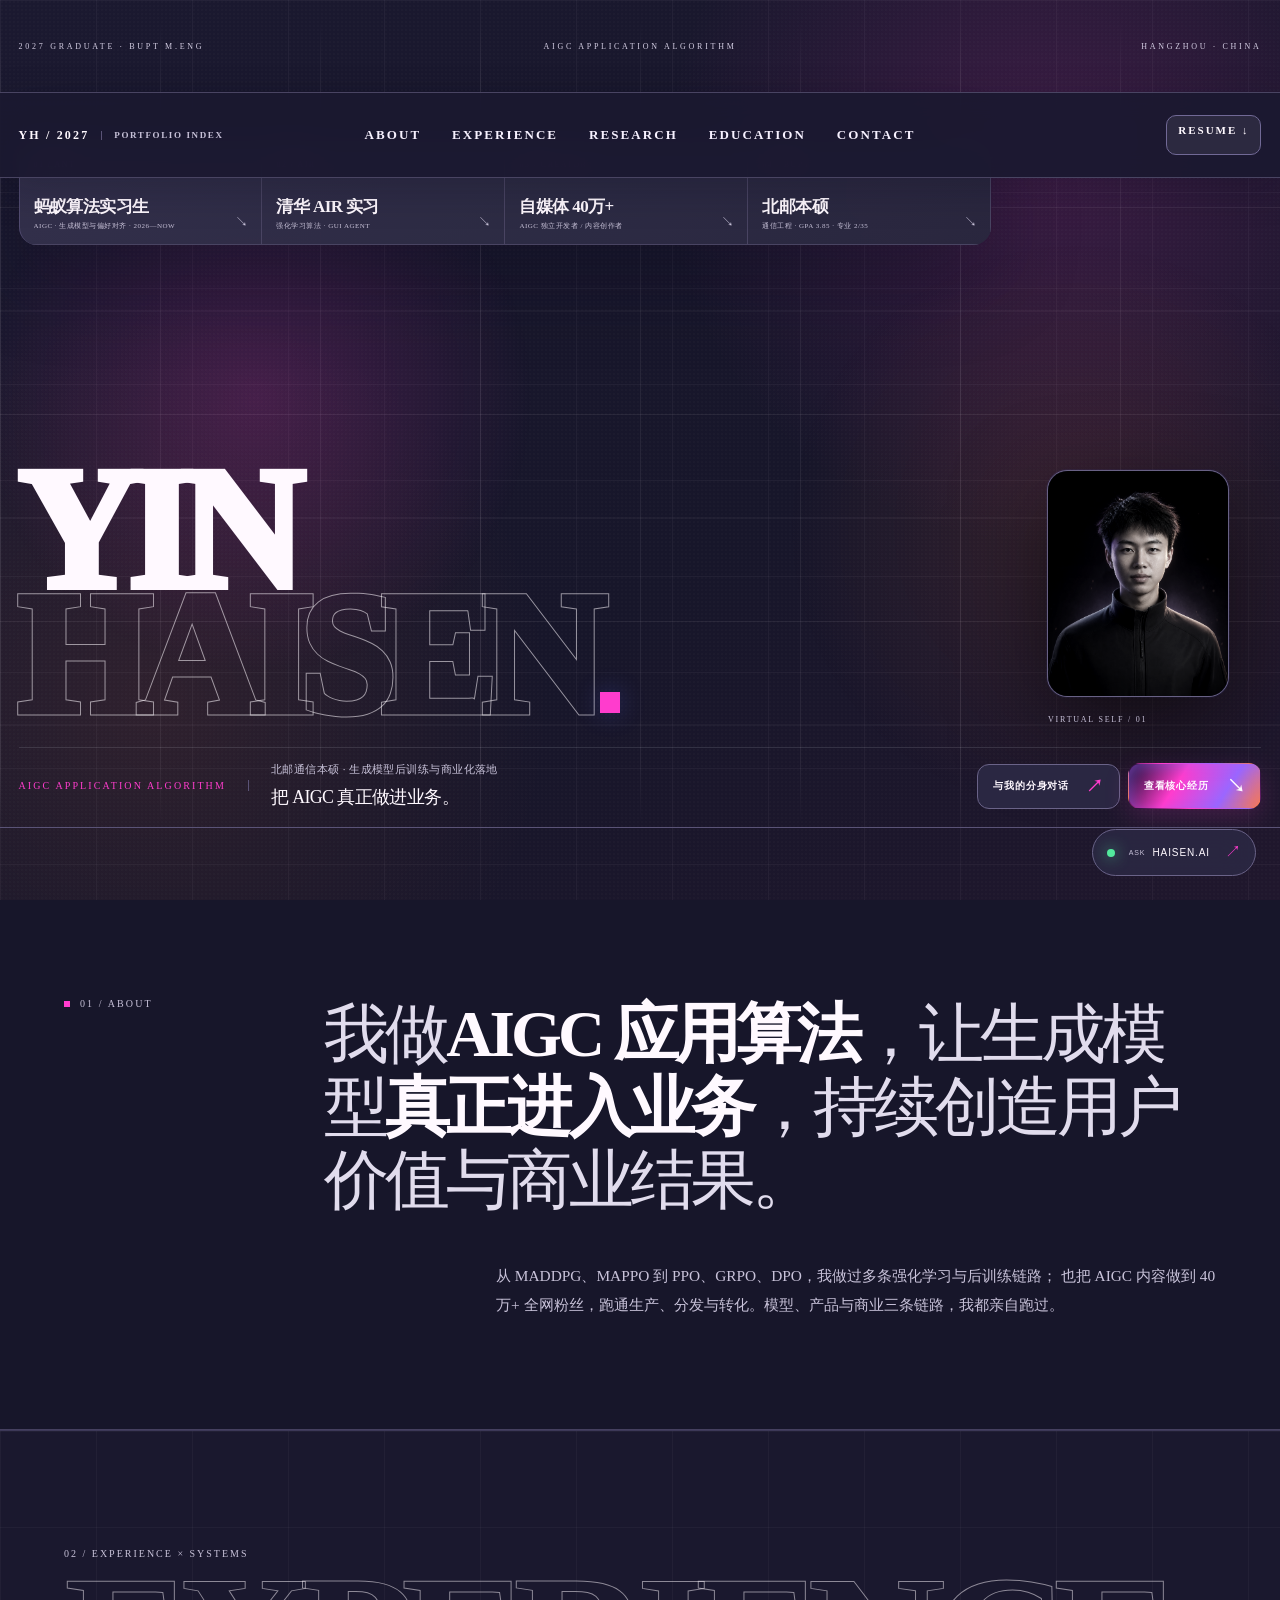
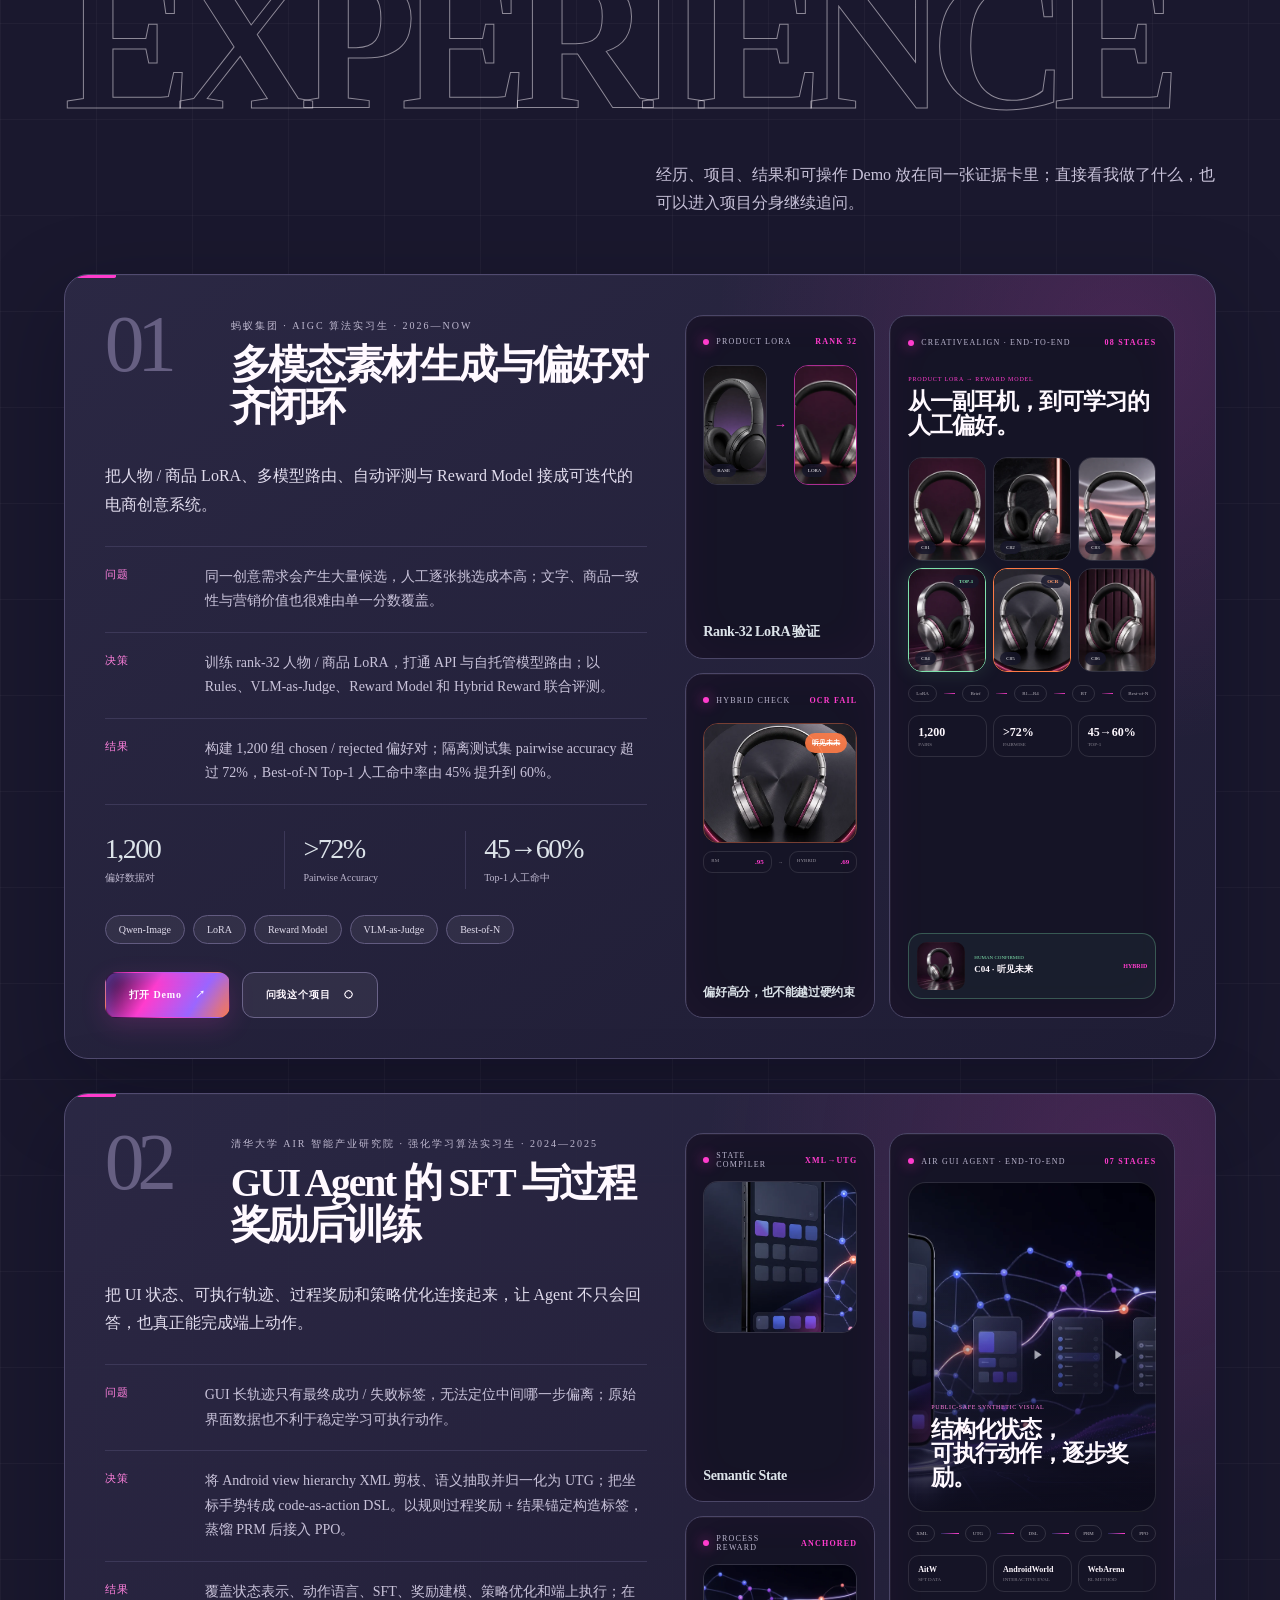
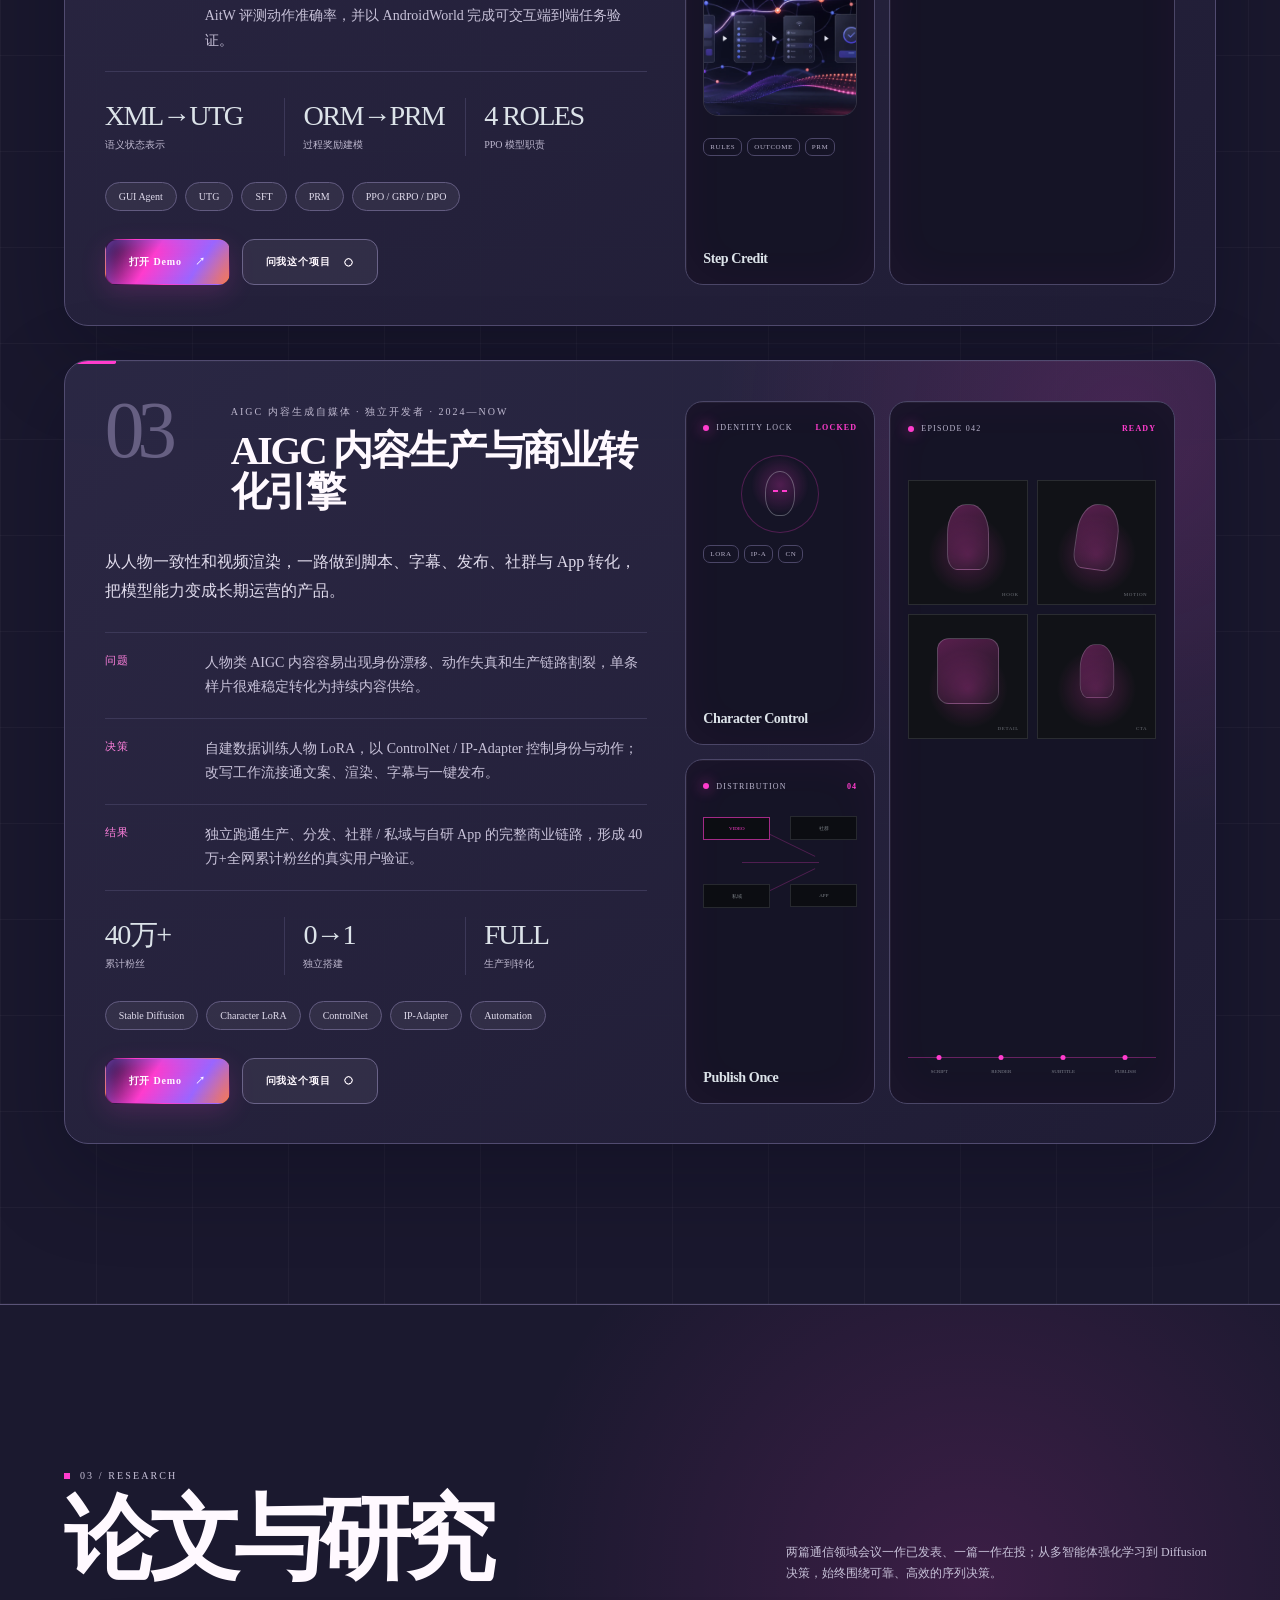
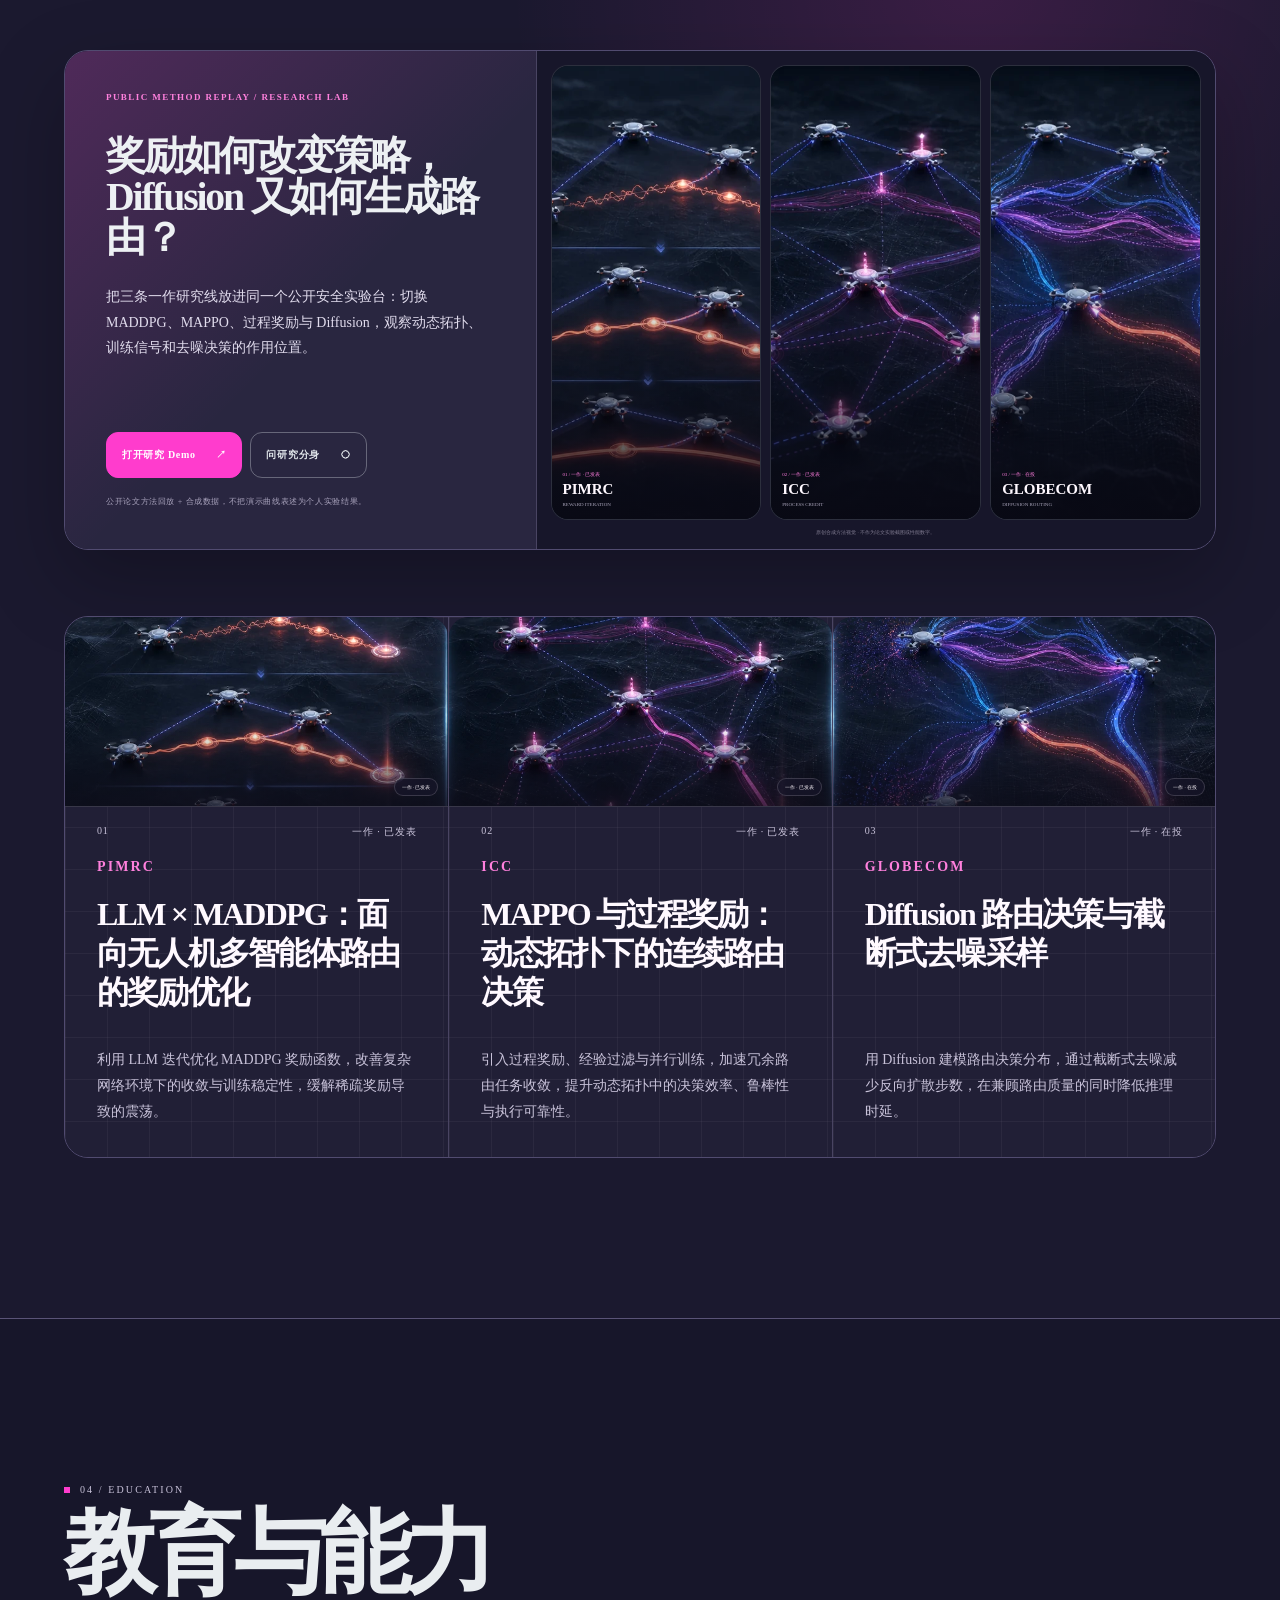
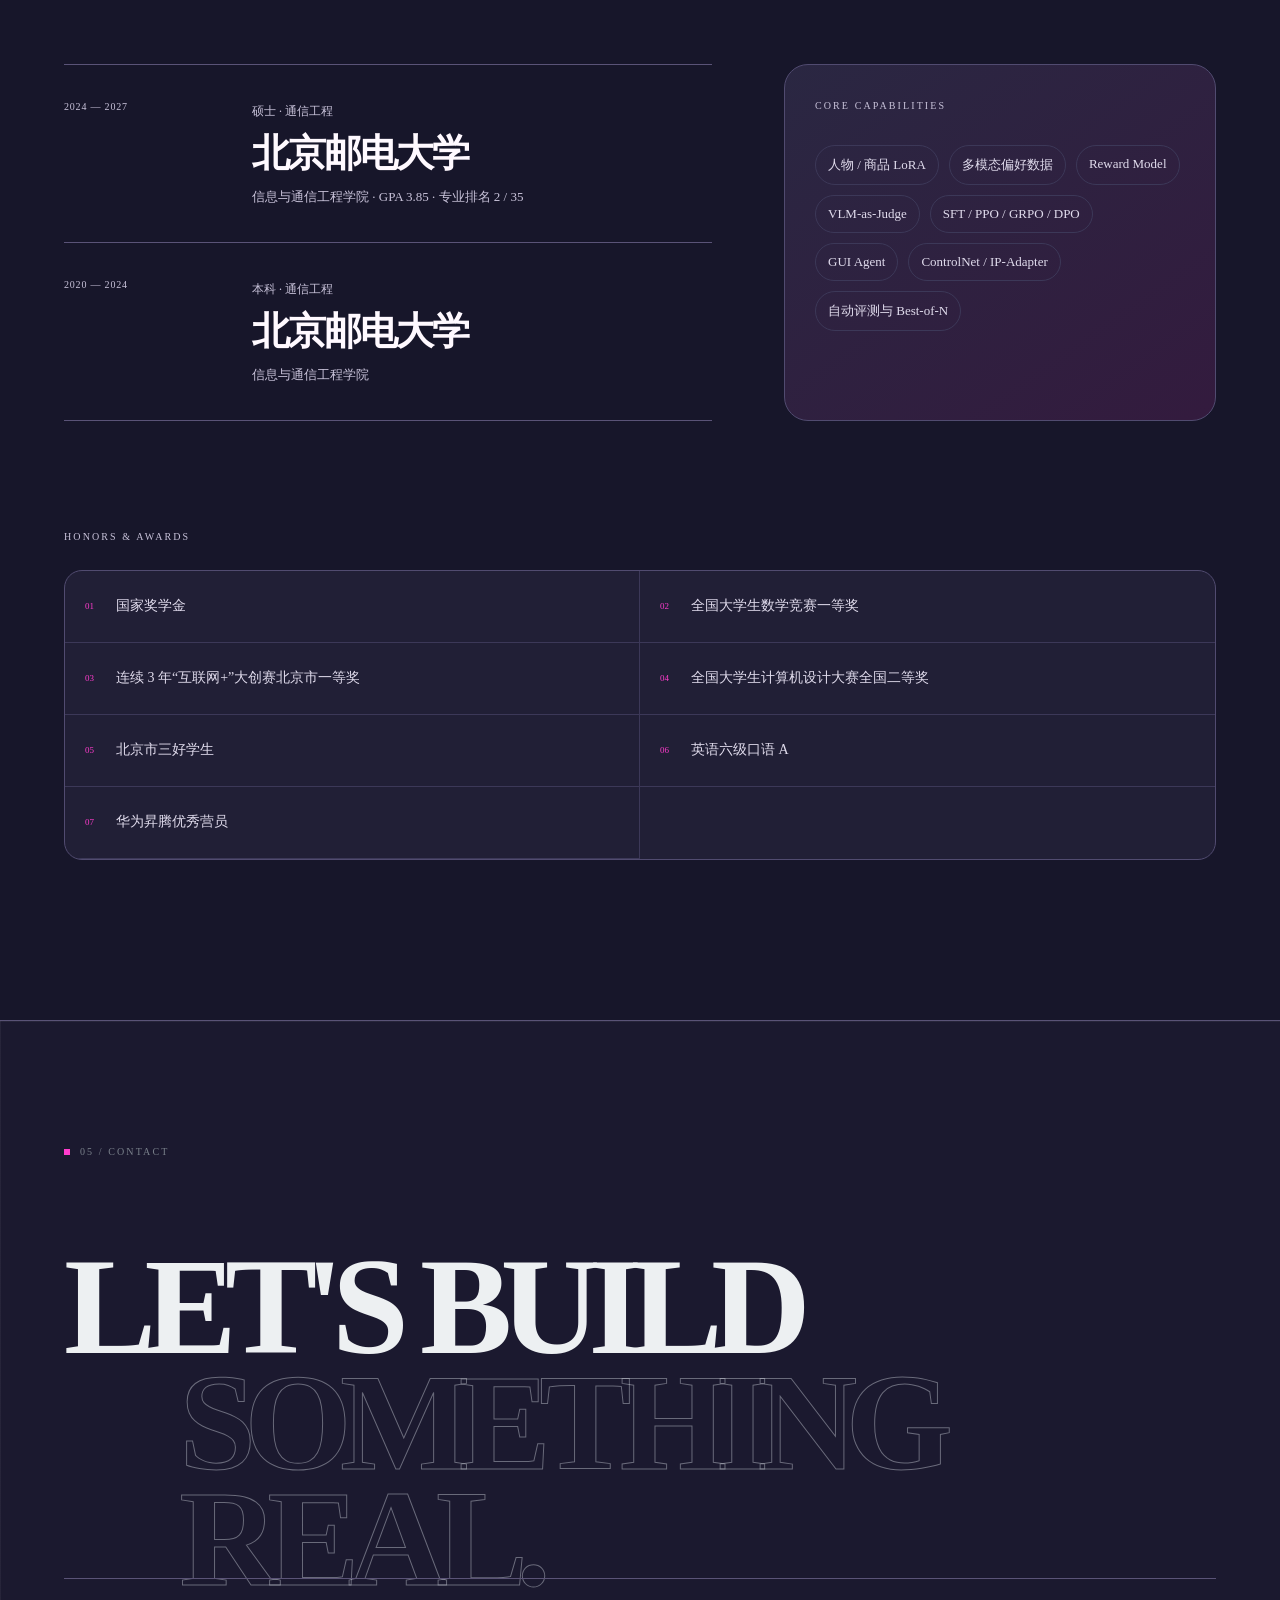
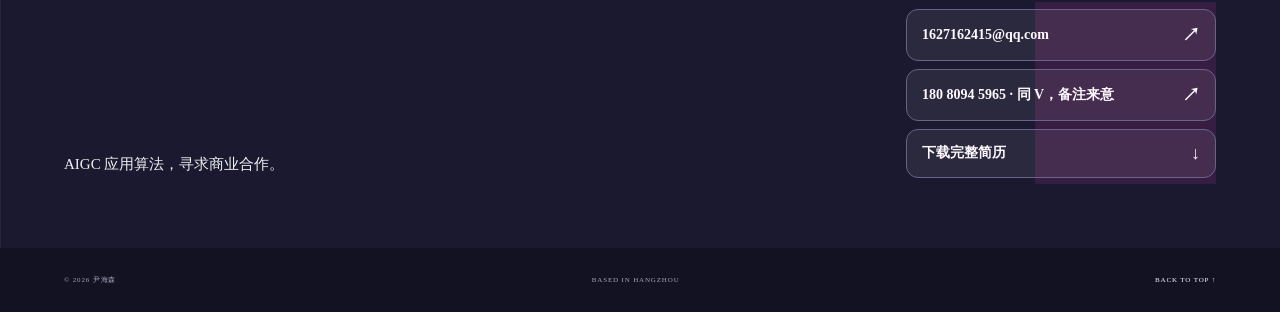
==== index.html @ 65b576f5 "deploy: publish AIR and research demos" ====
<!DOCTYPE html><html lang="zh-CN"><head><meta charSet="utf-8"/><meta name="viewport" content="width=device-width, initial-scale=1"/><link rel="preload" href="/avatar-v2.png" as="image"/><link rel="preload" href="/demo/research/pimrc-reward.webp" as="image"/><link rel="preload" href="/demo/research/icc-process.webp" as="image"/><link rel="preload" href="/demo/research/globecom-diffusion.webp" as="image"/><link rel="stylesheet" href="/assets/index-CevM-QL2.css" data-rsc-css-href="/assets/index-CevM-QL2.css" data-precedence="vite-rsc/importer-resources"/><link rel="modulepreload" href="/assets/layout-segment-context-DFTBbABx.js" crossorigin=""/><link rel="modulepreload" href="/assets/rolldown-runtime-S-ySWqyJ.js" crossorigin=""/><link rel="modulepreload" href="/assets/index-BM3Xgveg.js" crossorigin=""/><link rel="modulepreload" href="/assets/framework-CXnKph_e.js" crossorigin=""/><link rel="modulepreload" href="/assets/HaisenAI-BVHn67bn.js" crossorigin=""/><link rel="modulepreload" href="/assets/ProjectShowcase-CF5FoF7f.js" crossorigin=""/><title>尹海森 | AIGC 算法与生成系统</title><meta name="description" content="尹海森的个人网站。北京邮电大学通信工程硕士，专注 AIGC 应用算法、多模态生成、Reward Model 与强化学习后训练。"/><meta name="keywords" content="尹海森,AIGC 算法,多模态生成,Reward Model,GUI Agent,强化学习"/><meta name="author" content="尹海森"/><meta property="og:title" content="尹海森 | AIGC 算法与生成系统"/><meta property="og:description" content="从生成、评测与偏好对齐，一路走到用户和商业结果。"/><meta property="og:url" content="https://hisensen.github.io"/><meta property="og:type" content="website"/><meta property="og:locale" content="zh_CN"/><meta property="og:image" content="https://hisensen.github.io/og-dossier.png"/><meta property="og:image:width" content="1733"/><meta property="og:image:height" content="907"/><meta property="og:image:alt" content="Yin Haisen - AIGC Application Algorithm"/><meta name="twitter:card" content="summary_large_image"/><meta name="twitter:title" content="尹海森 | AIGC 算法与生成系统"/><meta name="twitter:description" content="从生成、评测与偏好对齐，一路走到用户和商业结果。"/><meta name="twitter:image" content="https://hisensen.github.io/og-dossier.png"/><script>self.__VINEXT_RSC_PARAMS__={}</script><script>self.__VINEXT_RSC_NAV__={"pathname":"/","searchParams":[]}</script><link rel="modulepreload" href="/assets/index-BM3Xgveg.js" />
<link rel="preload" href="/assets/_vinext_fonts/geist-8ac0455e797f/geist-ff2310f5.woff2" as="font" type="font/woff2" crossorigin />
<link rel="preload" href="/assets/_vinext_fonts/geist-8ac0455e797f/geist-875ccdd4.woff2" as="font" type="font/woff2" crossorigin />
<link rel="preload" href="/assets/_vinext_fonts/geist-8ac0455e797f/geist-52306abf.woff2" as="font" type="font/woff2" crossorigin />
<link rel="preload" href="/assets/_vinext_fonts/geist-8ac0455e797f/geist-001175b1.woff2" as="font" type="font/woff2" crossorigin />
<link rel="preload" href="/assets/_vinext_fonts/geist-8ac0455e797f/geist-98bbbccb.woff2" as="font" type="font/woff2" crossorigin />
<link rel="preload" href="/assets/_vinext_fonts/geist-mono-00e989178794/geist-mono-f6b33328.woff2" as="font" type="font/woff2" crossorigin />
<link rel="preload" href="/assets/_vinext_fonts/geist-mono-00e989178794/geist-mono-44e03052.woff2" as="font" type="font/woff2" crossorigin />
<link rel="preload" href="/assets/_vinext_fonts/geist-mono-00e989178794/geist-mono-0638449e.woff2" as="font" type="font/woff2" crossorigin />
<link rel="preload" href="/assets/_vinext_fonts/geist-mono-00e989178794/geist-mono-971fb274.woff2" as="font" type="font/woff2" crossorigin />
<link rel="preload" href="/assets/_vinext_fonts/geist-mono-00e989178794/geist-mono-44745446.woff2" as="font" type="font/woff2" crossorigin />
<link rel="preload" href="/assets/_vinext_fonts/geist-mono-00e989178794/geist-mono-013b2f2f.woff2" as="font" type="font/woff2" crossorigin />
<style data-vinext-fonts>/* cyrillic-ext */
@font-face {
  font-family: 'Geist';
  font-style: normal;
  font-weight: 100 900;
  font-display: swap;
  src: url(/assets/_vinext_fonts/geist-8ac0455e797f/geist-ff2310f5.woff2) format('woff2');
  unicode-range: U+0460-052F, U+1C80-1C8A, U+20B4, U+2DE0-2DFF, U+A640-A69F, U+FE2E-FE2F;
}
/* cyrillic */
@font-face {
  font-family: 'Geist';
  font-style: normal;
  font-weight: 100 900;
  font-display: swap;
  src: url(/assets/_vinext_fonts/geist-8ac0455e797f/geist-875ccdd4.woff2) format('woff2');
  unicode-range: U+0301, U+0400-045F, U+0490-0491, U+04B0-04B1, U+2116;
}
/* vietnamese */
@font-face {
  font-family: 'Geist';
  font-style: normal;
  font-weight: 100 900;
  font-display: swap;
  src: url(/assets/_vinext_fonts/geist-8ac0455e797f/geist-52306abf.woff2) format('woff2');
  unicode-range: U+0102-0103, U+0110-0111, U+0128-0129, U+0168-0169, U+01A0-01A1, U+01AF-01B0, U+0300-0301, U+0303-0304, U+0308-0309, U+0323, U+0329, U+1EA0-1EF9, U+20AB;
}
/* latin-ext */
@font-face {
  font-family: 'Geist';
  font-style: normal;
  font-weight: 100 900;
  font-display: swap;
  src: url(/assets/_vinext_fonts/geist-8ac0455e797f/geist-001175b1.woff2) format('woff2');
  unicode-range: U+0100-02BA, U+02BD-02C5, U+02C7-02CC, U+02CE-02D7, U+02DD-02FF, U+0304, U+0308, U+0329, U+1D00-1DBF, U+1E00-1E9F, U+1EF2-1EFF, U+2020, U+20A0-20AB, U+20AD-20C0, U+2113, U+2C60-2C7F, U+A720-A7FF;
}
/* latin */
@font-face {
  font-family: 'Geist';
  font-style: normal;
  font-weight: 100 900;
  font-display: swap;
  src: url(/assets/_vinext_fonts/geist-8ac0455e797f/geist-98bbbccb.woff2) format('woff2');
  unicode-range: U+0000-00FF, U+0131, U+0152-0153, U+02BB-02BC, U+02C6, U+02DA, U+02DC, U+0304, U+0308, U+0329, U+2000-206F, U+20AC, U+2122, U+2191, U+2193, U+2212, U+2215, U+FEFF, U+FFFD;
}

.__font_geist_0tvmz3h { font-family: 'Geist', sans-serif; }

.__variable_geist_0tvmz3h { --font-geist-sans: 'Geist', sans-serif; }

/* cyrillic-ext */
@font-face {
  font-family: 'Geist Mono';
  font-style: normal;
  font-weight: 100 900;
  font-display: swap;
  src: url(/assets/_vinext_fonts/geist-mono-00e989178794/geist-mono-f6b33328.woff2) format('woff2');
  unicode-range: U+0460-052F, U+1C80-1C8A, U+20B4, U+2DE0-2DFF, U+A640-A69F, U+FE2E-FE2F;
}
/* cyrillic */
@font-face {
  font-family: 'Geist Mono';
  font-style: normal;
  font-weight: 100 900;
  font-display: swap;
  src: url(/assets/_vinext_fonts/geist-mono-00e989178794/geist-mono-44e03052.woff2) format('woff2');
  unicode-range: U+0301, U+0400-045F, U+0490-0491, U+04B0-04B1, U+2116;
}
/* symbols2 */
@font-face {
  font-family: 'Geist Mono';
  font-style: normal;
  font-weight: 100 900;
  font-display: swap;
  src: url(/assets/_vinext_fonts/geist-mono-00e989178794/geist-mono-0638449e.woff2) format('woff2');
  unicode-range: U+2000-2001, U+2004-2008, U+200A, U+23B8-23BD, U+2500-259F;
}
/* vietnamese */
@font-face {
  font-family: 'Geist Mono';
  font-style: normal;
  font-weight: 100 900;
  font-display: swap;
  src: url(/assets/_vinext_fonts/geist-mono-00e989178794/geist-mono-971fb274.woff2) format('woff2');
  unicode-range: U+0102-0103, U+0110-0111, U+0128-0129, U+0168-0169, U+01A0-01A1, U+01AF-01B0, U+0300-0301, U+0303-0304, U+0308-0309, U+0323, U+0329, U+1EA0-1EF9, U+20AB;
}
/* latin-ext */
@font-face {
  font-family: 'Geist Mono';
  font-style: normal;
  font-weight: 100 900;
  font-display: swap;
  src: url(/assets/_vinext_fonts/geist-mono-00e989178794/geist-mono-44745446.woff2) format('woff2');
  unicode-range: U+0100-02BA, U+02BD-02C5, U+02C7-02CC, U+02CE-02D7, U+02DD-02FF, U+0304, U+0308, U+0329, U+1D00-1DBF, U+1E00-1E9F, U+1EF2-1EFF, U+2020, U+20A0-20AB, U+20AD-20C0, U+2113, U+2C60-2C7F, U+A720-A7FF;
}
/* latin */
@font-face {
  font-family: 'Geist Mono';
  font-style: normal;
  font-weight: 100 900;
  font-display: swap;
  src: url(/assets/_vinext_fonts/geist-mono-00e989178794/geist-mono-013b2f2f.woff2) format('woff2');
  unicode-range: U+0000-00FF, U+0131, U+0152-0153, U+02BB-02BC, U+02C6, U+02DA, U+02DC, U+0304, U+0308, U+0329, U+2000-206F, U+20AC, U+2122, U+2191, U+2193, U+2212, U+2215, U+FEFF, U+FFFD;
}

.__font_geist_mono_1diim1n { font-family: 'Geist Mono', sans-serif; }

.__variable_geist_mono_1diim1n { --font-geist-mono: 'Geist Mono', sans-serif; }
</style>
<meta name="github-pages-build" content="static-vinext-export"/></head><body class="__variable_geist_0tvmz3h __variable_geist_mono_1diim1n"><a class="skip-link" href="#content">跳到主要内容</a><div class="ambient" aria-hidden="true"><span class="ambient__orb ambient__orb--violet"></span><span class="ambient__orb ambient__orb--ember"></span><span class="ambient__grain"></span></div><header class="site-header"><a class="brand" href="#top" aria-label="返回首页"><span>YH / 2027</span><small>PORTFOLIO INDEX</small></a><nav class="desktop-nav" aria-label="页面导航"><a href="#about">ABOUT</a><a href="#experience">EXPERIENCE</a><a href="#research">RESEARCH</a><a href="#education">EDUCATION</a><a href="#contact">CONTACT</a></nav><a class="header-resume" href="/yin-haisen-resume.pdf" download="尹海森-简历.pdf" aria-label="下载尹海森的简历 PDF">RESUME <span aria-hidden="true">↓</span></a></header><main id="content"><section class="hero" id="top" aria-labelledby="hero-title"><div class="hero__eyebrow"><span>2027 GRADUATE · BUPT M.ENG</span><span>AIGC APPLICATION ALGORITHM</span><span>HANGZHOU · CHINA</span></div><h1 class="hero__title" id="hero-title" aria-label="尹海森"><span>YIN</span><span class="hero__title-outline">HAISEN<i aria-hidden="true"></i></span></h1><div class="hero__portrait-wrap" aria-hidden="true"><div class="hero__portrait-glow"></div><img class="hero__portrait" src="/avatar-v2.png" alt="" width="1122" height="1402"/><span class="hero__portrait-index">VIRTUAL SELF / 01</span></div><div class="hero__credentials" aria-label="核心身份与经历"><a href="#project-preference"><span>01 / ANT</span><strong>蚂蚁算法实习生</strong><small>AIGC · 生成模型与偏好对齐 · 2026—NOW</small><i aria-hidden="true">↘</i></a><a href="#project-agent"><span>02 / AIR</span><strong>清华 AIR 实习</strong><small>强化学习算法 · GUI Agent</small><i aria-hidden="true">↘</i></a><a href="#project-creator"><span>03 / CREATOR</span><strong>自媒体 40万+</strong><small>AIGC 独立开发者 / 内容创作者</small><i aria-hidden="true">↘</i></a><a href="#education"><span>04 / BUPT</span><strong>北邮本硕</strong><small>通信工程 · GPA 3.85 · 专业 2/35</small><i aria-hidden="true">↘</i></a></div><div class="hero__footer"><div class="hero__intro"><span class="section-kicker">AIGC APPLICATION ALGORITHM</span><p>北邮通信本硕 · 生成模型后训练与商业化落地</p><h2>把 AIGC 真正做进业务。</h2></div><div class="hero__actions"><button class="persona-cta" type="button">与我的分身对话 <span aria-hidden="true">↗</span></button><a class="primary-cta" href="#experience">查看核心经历 <span aria-hidden="true">↘</span></a></div></div><a class="scroll-cue" href="#about" aria-label="向下浏览"><span>SCROLL TO EXPLORE</span><i aria-hidden="true">↓</i></a></section><section class="statement" id="about" aria-labelledby="statement-title"><div class="section-index">01 / ABOUT</div><div class="statement__copy"><p class="statement__lead" id="statement-title">我做<strong>AIGC 应用算法</strong>，让生成模型<strong>真正进入业务</strong>，持续创造用户价值与商业结果。</p><p class="statement__support">从 MADDPG、MAPPO 到 PPO、GRPO、DPO，我做过多条强化学习与后训练链路； 也把 AIGC 内容做到 40 万+ 全网粉丝，跑通生产、分发与转化。模型、产品与商业三条链路，我都亲自跑过。</p></div></section><section class="projects section-shell" id="experience"><span class="section-anchor" id="projects" aria-hidden="true"></span><div class="project-intro"><span>02 / EXPERIENCE × SYSTEMS</span><h2>EXPERIENCE</h2><p>经历、项目、结果和可操作 Demo 放在同一张证据卡里；直接看我做了什么，也可以进入项目分身继续追问。</p></div><div class="case-stack"><article class="case-card case-card--preference" id="project-preference"><div class="case-card__story"><header class="case-card__header"><span class="case-card__index">01</span><div><span class="case-card__eyebrow">蚂蚁集团 · AIGC 算法实习生 · 2026—NOW</span><h3>多模态素材生成与偏好对齐闭环</h3></div></header><p class="case-card__summary">把人物 / 商品 LoRA、多模型路由、自动评测与 Reward Model 接成可迭代的电商创意系统。</p><div class="case-card__rows"><div><span>问题</span><p>同一创意需求会产生大量候选，人工逐张挑选成本高；文字、商品一致性与营销价值也很难由单一分数覆盖。</p></div><div><span>决策</span><p>训练 rank-32 人物 / 商品 LoRA，打通 API 与自托管模型路由；以 Rules、VLM-as-Judge、Reward Model 和 Hybrid Reward 联合评测。</p></div><div><span>结果</span><p>构建 1,200 组 chosen / rejected 偏好对；隔离测试集 pairwise accuracy 超过 72%，Best-of-N Top-1 人工命中率由 45% 提升到 60%。</p></div></div><div class="case-card__metrics" aria-label="项目关键结果"><div><strong>1,200</strong><span>偏好数据对</span></div><div><strong>&gt;72%</strong><span>Pairwise Accuracy</span></div><div><strong>45→60%</strong><span>Top-1 人工命中</span></div></div><div class="case-card__tags" aria-label="相关技术"><span>Qwen-Image</span><span>LoRA</span><span>Reward Model</span><span>VLM-as-Judge</span><span>Best-of-N</span></div><div class="case-card__actions"><a class="case-card__demo" href="/demos/preference">打开 Demo <span aria-hidden="true">↗</span></a><button class="case-card__ask" type="button">问我这个项目 <span aria-hidden="true">◯</span></button></div></div><div class="case-card__artifacts" aria-label="多模态素材生成与偏好对齐闭环演示界面预览"><div class="case-artifact case-artifact--small case-artifact--lora-proof"><div class="case-artifact__top"><i></i><span>PRODUCT LORA</span><b>RANK 32</b></div><div class="artifact-lora-compare"><span><i role="img" aria-label="通用模型耳机生成结果" style="background-image:url(/demo/headphones/base-model.webp)"></i><small>BASE</small></span><b>→</b><span class="is-result"><i role="img" aria-label="商品 LoRA 耳机生成结果" style="background-image:url(/demo/headphones/candidate-01.webp)"></i><small>LORA</small></span></div><strong>Rank-32 LoRA 验证</strong></div><div class="case-artifact case-artifact--small case-artifact--hard-fail"><div class="case-artifact__top"><i></i><span>HYBRID CHECK</span><b>OCR FAIL</b></div><div class="artifact-hard-fail__visual"><i role="img" aria-label="标题含错字的银色耳机候选 C05" style="background-image:url(/demo/headphones/candidate-05.webp)"></i><span>听见未未</span></div><div class="artifact-score-shift"><span>RM <b>.95</b></span><i>→</i><span>HYBRID <b>.69</b></span></div><strong>偏好高分，也不能越过硬约束</strong></div><div class="case-artifact case-artifact--hero case-artifact--preference-flow"><div class="case-artifact__top"><i></i><span>CREATIVEALIGN · END-TO-END</span><b>08 STAGES</b></div><div class="artifact-flow-title"><small>PRODUCT LORA → REWARD MODEL</small><strong>从一副耳机，到可学习的人工偏好。</strong></div><div class="artifact-real-candidates"><span class=""><i role="img" aria-label="银色耳机广告候选 C01" style="background-image:url(/demo/headphones/candidate-01.webp)"></i><small>C0<!-- -->1</small></span><span class=""><i role="img" aria-label="银色耳机广告候选 C02" style="background-image:url(/demo/headphones/candidate-02.webp)"></i><small>C0<!-- -->2</small></span><span class=""><i role="img" aria-label="银色耳机广告候选 C03" style="background-image:url(/demo/headphones/candidate-03.webp)"></i><small>C0<!-- -->3</small></span><span class="is-winner"><i role="img" aria-label="银色耳机广告候选 C04" style="background-image:url(/demo/headphones/candidate-04.webp)"></i><small>C0<!-- -->4</small><b>TOP-1</b></span><span class="is-fail"><i role="img" aria-label="银色耳机广告候选 C05" style="background-image:url(/demo/headphones/candidate-05.webp)"></i><small>C0<!-- -->5</small><b>OCR</b></span><span class=""><i role="img" aria-label="银色耳机广告候选 C06" style="background-image:url(/demo/headphones/candidate-06.webp)"></i><small>C0<!-- -->6</small></span></div><div class="artifact-pipeline-ribbon"><span>LoRA</span><i></i><span>Brief</span><i></i><span>R1—R4</span><i></i><span>BT</span><i></i><span>Best-of-N</span></div><div class="artifact-proof-metrics"><span><b>1,200</b> PAIRS</span><span><b>&gt;72%</b> PAIRWISE</span><span><b>45→60%</b> TOP-1</span></div><div class="artifact-final-choice"><i role="img" aria-label="最终选中的银色耳机候选 C04" style="background-image:url(/demo/headphones/candidate-04.webp)"></i><span><small>HUMAN CONFIRMED</small><strong>C04 · 听见未来</strong></span><b>HYBRID</b></div></div></div></article><article class="case-card case-card--agent" id="project-agent"><div class="case-card__story"><header class="case-card__header"><span class="case-card__index">02</span><div><span class="case-card__eyebrow">清华大学 AIR 智能产业研究院 · 强化学习算法实习生 · 2024—2025</span><h3>GUI Agent 的 SFT 与过程奖励后训练</h3></div></header><p class="case-card__summary">把 UI 状态、可执行轨迹、过程奖励和策略优化连接起来，让 Agent 不只会回答，也真正能完成端上动作。</p><div class="case-card__rows"><div><span>问题</span><p>GUI 长轨迹只有最终成功 / 失败标签，无法定位中间哪一步偏离；原始界面数据也不利于稳定学习可执行动作。</p></div><div><span>决策</span><p>将 Android view hierarchy XML 剪枝、语义抽取并归一化为 UTG；把坐标手势转成 code-as-action DSL。以规则过程奖励 + 结果锚定构造标签，蒸馏 PRM 后接入 PPO。</p></div><div><span>结果</span><p>覆盖状态表示、动作语言、SFT、奖励建模、策略优化和端上执行；在 AitW 评测动作准确率，并以 AndroidWorld 完成可交互端到端任务验证。</p></div></div><div class="case-card__metrics" aria-label="项目关键结果"><div><strong>XML→UTG</strong><span>语义状态表示</span></div><div><strong>ORM→PRM</strong><span>过程奖励建模</span></div><div><strong>4 ROLES</strong><span>PPO 模型职责</span></div></div><div class="case-card__tags" aria-label="相关技术"><span>GUI Agent</span><span>UTG</span><span>SFT</span><span>PRM</span><span>PPO / GRPO / DPO</span></div><div class="case-card__actions"><a class="case-card__demo" href="/demos/agent">打开 Demo <span aria-hidden="true">↗</span></a><button class="case-card__ask" type="button">问我这个项目 <span aria-hidden="true">◯</span></button></div></div><div class="case-card__artifacts" aria-label="GUI Agent 的 SFT 与过程奖励后训练演示界面预览"><div class="case-artifact case-artifact--small case-artifact--agent-image"><div class="case-artifact__top"><i></i><span>STATE COMPILER</span><b>XML→UTG</b></div><div class="artifact-agent-visual artifact-agent-visual--phone"><i role="img" aria-label="GUI Agent 抽象手机状态"></i></div><strong>Semantic State</strong></div><div class="case-artifact case-artifact--small case-artifact--agent-image"><div class="case-artifact__top"><i></i><span>PROCESS REWARD</span><b>ANCHORED</b></div><div class="artifact-agent-visual artifact-agent-visual--trace"><i role="img" aria-label="GUI Agent 状态图和逐步执行轨迹"></i></div><div class="artifact-chipline"><span>RULES</span><span>OUTCOME</span><span>PRM</span></div><strong>Step Credit</strong></div><div class="case-artifact case-artifact--hero case-artifact--agent-workbench"><div class="case-artifact__top"><i></i><span>AIR GUI AGENT · END-TO-END</span><b>07 STAGES</b></div><div class="artifact-agent-workbench" role="img" aria-label="GUI Agent 手机、状态图和奖励路径合成可视化"><span>PUBLIC-SAFE SYNTHETIC VISUAL</span><strong>结构化状态，<br/>可执行动作，逐步奖励。</strong></div><div class="artifact-agent-pipeline"><span>XML</span><i></i><span>UTG</span><i></i><span>DSL</span><i></i><span>PRM</span><i></i><span>PPO</span></div><div class="artifact-agent-proof"><span><b>AitW</b>SFT DATA</span><span><b>AndroidWorld</b>INTERACTIVE EVAL</span><span><b>WebArena</b>RL METHOD</span></div></div></div></article><article class="case-card case-card--creator" id="project-creator"><div class="case-card__story"><header class="case-card__header"><span class="case-card__index">03</span><div><span class="case-card__eyebrow">AIGC 内容生成自媒体 · 独立开发者 · 2024—NOW</span><h3>AIGC 内容生产与商业转化引擎</h3></div></header><p class="case-card__summary">从人物一致性和视频渲染，一路做到脚本、字幕、发布、社群与 App 转化，把模型能力变成长期运营的产品。</p><div class="case-card__rows"><div><span>问题</span><p>人物类 AIGC 内容容易出现身份漂移、动作失真和生产链路割裂，单条样片很难稳定转化为持续内容供给。</p></div><div><span>决策</span><p>自建数据训练人物 LoRA，以 ControlNet / IP-Adapter 控制身份与动作；改写工作流接通文案、渲染、字幕与一键发布。</p></div><div><span>结果</span><p>独立跑通生产、分发、社群 / 私域与自研 App 的完整商业链路，形成 40 万+全网累计粉丝的真实用户验证。</p></div></div><div class="case-card__metrics" aria-label="项目关键结果"><div><strong>40万+</strong><span>累计粉丝</span></div><div><strong>0→1</strong><span>独立搭建</span></div><div><strong>FULL</strong><span>生产到转化</span></div></div><div class="case-card__tags" aria-label="相关技术"><span>Stable Diffusion</span><span>Character LoRA</span><span>ControlNet</span><span>IP-Adapter</span><span>Automation</span></div><div class="case-card__actions"><a class="case-card__demo" href="/demos/creator">打开 Demo <span aria-hidden="true">↗</span></a><button class="case-card__ask" type="button">问我这个项目 <span aria-hidden="true">◯</span></button></div></div><div class="case-card__artifacts" aria-label="AIGC 内容生产与商业转化引擎演示界面预览"><div class="case-artifact case-artifact--small case-artifact--identity"><div class="case-artifact__top"><i></i><span>IDENTITY LOCK</span><b>LOCKED</b></div><div class="artifact-face"><span></span><i></i><b></b></div><div class="artifact-chipline"><span>LORA</span><span>IP-A</span><span>CN</span></div><strong>Character Control</strong></div><div class="case-artifact case-artifact--small case-artifact--distribution"><div class="case-artifact__top"><i></i><span>DISTRIBUTION</span><b>04</b></div><div class="artifact-network"><span>VIDEO</span><span>社群</span><span>私域</span><span>APP</span><i></i><i></i><i></i></div><strong>Publish Once</strong></div><div class="case-artifact case-artifact--hero case-artifact--storyboard"><div class="case-artifact__top"><i></i><span>EPISODE 042</span><b>READY</b></div><div class="artifact-story-grid"><span><i class="shot shot--1"></i><small>HOOK</small></span><span><i class="shot shot--2"></i><small>MOTION</small></span><span><i class="shot shot--3"></i><small>DETAIL</small></span><span><i class="shot shot--4"></i><small>CTA</small></span></div><ol class="artifact-pipeline"><li>SCRIPT</li><li>RENDER</li><li>SUBTITLE</li><li>PUBLISH</li></ol></div></div></article></div></section><section class="research section-shell" id="research"><div class="section-heading section-heading--light"><div><span class="section-index">03 / RESEARCH</span><h2>论文与研究</h2></div><p>两篇通信领域会议一作已发表、一篇一作在投；从多智能体强化学习到 Diffusion 决策，始终围绕可靠、高效的序列决策。</p></div><div class="research-demo"><div class="research-demo__copy"><span>PUBLIC METHOD REPLAY / RESEARCH LAB</span><h3>奖励如何改变策略，Diffusion 又如何生成路由？</h3><p>把三条一作研究线放进同一个公开安全实验台：切换 MADDPG、MAPPO、过程奖励与 Diffusion，观察动态拓扑、训练信号和去噪决策的作用位置。</p><div><a href="/demos/research">打开研究 Demo <span aria-hidden="true">↗</span></a><button class="" type="button">问研究分身 <span aria-hidden="true">◯</span></button></div><small>公开论文方法回放 + 合成数据，不把演示曲线表述为个人实验结果。</small></div><div class="research-demo__visual research-demo__visual--generated" aria-label="三篇无人机多智能体路由论文方法预览"><article><img alt="PIMRC 路由方法原创合成可视化" src="/demo/research/pimrc-reward.webp"/><div><span>0<!-- -->1<!-- --> / <!-- -->一作 · 已发表</span><strong>PIMRC</strong><small>REWARD ITERATION</small></div></article><article><img alt="ICC 路由方法原创合成可视化" src="/demo/research/icc-process.webp"/><div><span>0<!-- -->2<!-- --> / <!-- -->一作 · 已发表</span><strong>ICC</strong><small>PROCESS CREDIT</small></div></article><article><img alt="GLOBECOM 路由方法原创合成可视化" src="/demo/research/globecom-diffusion.webp"/><div><span>0<!-- -->3<!-- --> / <!-- -->一作 · 在投</span><strong>GLOBECOM</strong><small>DIFFUSION ROUTING</small></div></article><p>原创合成方法视觉 · 不作为论文实验截图或性能数字。</p></div></div><div class="paper-grid"><article class="paper-card"><div class="paper-card__visual"><img alt="PIMRC 无人机路由研究视觉" src="/demo/research/pimrc-reward.webp"/><span>一作 · 已发表</span></div><div class="paper-card__meta"><span>01</span><span>一作 · 已发表</span></div><strong class="paper-card__venue">PIMRC</strong><h3>LLM × MADDPG：面向无人机多智能体路由的奖励优化</h3><p>利用 LLM 迭代优化 MADDPG 奖励函数，改善复杂网络环境下的收敛与训练稳定性，缓解稀疏奖励导致的震荡。</p></article><article class="paper-card"><div class="paper-card__visual"><img alt="ICC 无人机路由研究视觉" src="/demo/research/icc-process.webp"/><span>一作 · 已发表</span></div><div class="paper-card__meta"><span>02</span><span>一作 · 已发表</span></div><strong class="paper-card__venue">ICC</strong><h3>MAPPO 与过程奖励：动态拓扑下的连续路由决策</h3><p>引入过程奖励、经验过滤与并行训练，加速冗余路由任务收敛，提升动态拓扑中的决策效率、鲁棒性与执行可靠性。</p></article><article class="paper-card"><div class="paper-card__visual"><img alt="GLOBECOM 无人机路由研究视觉" src="/demo/research/globecom-diffusion.webp"/><span>一作 · 在投</span></div><div class="paper-card__meta"><span>03</span><span>一作 · 在投</span></div><strong class="paper-card__venue">GLOBECOM</strong><h3>Diffusion 路由决策与截断式去噪采样</h3><p>用 Diffusion 建模路由决策分布，通过截断式去噪减少反向扩散步数，在兼顾路由质量的同时降低推理时延。</p></article></div></section><section class="education section-shell" id="education"><div class="section-heading"><div><span class="section-index">04 / EDUCATION</span><h2>教育与能力</h2></div></div><div class="education-grid"><div class="education-timeline"><article><time>2024 — 2027</time><div><span>硕士 · 通信工程</span><h3>北京邮电大学</h3><p>信息与通信工程学院 · GPA 3.85 · 专业排名 2 / 35</p></div></article><article><time>2020 — 2024</time><div><span>本科 · 通信工程</span><h3>北京邮电大学</h3><p>信息与通信工程学院</p></div></article></div><aside class="capability-panel" aria-labelledby="capability-title"><span class="section-kicker" id="capability-title">CORE CAPABILITIES</span><div class="capability-cloud"><span>人物 / 商品 LoRA</span><span>多模态偏好数据</span><span>Reward Model</span><span>VLM-as-Judge</span><span>SFT / PPO / GRPO / DPO</span><span>GUI Agent</span><span>ControlNet / IP-Adapter</span><span>自动评测与 Best-of-N</span></div></aside></div><div class="honors"><span class="section-kicker">HONORS &amp; AWARDS</span><div class="honors__list"><span><i>01</i>国家奖学金</span><span><i>02</i>全国大学生数学竞赛一等奖</span><span><i>03</i>连续 3 年“互联网+”大创赛北京市一等奖</span><span><i>04</i>全国大学生计算机设计大赛全国二等奖</span><span><i>05</i>北京市三好学生</span><span><i>06</i>英语六级口语 A</span><span><i>07</i>华为昇腾优秀营员</span></div></div></section><section class="contact" id="contact" aria-labelledby="contact-title"><span class="section-index">05 / CONTACT</span><div class="contact__headline" id="contact-title"><span>LET&#x27;S BUILD</span><strong>SOMETHING REAL.</strong></div><div class="contact__bottom"><p>AIGC 应用算法，寻求商业合作。</p><div class="contact__links"><a href="mailto:1627162415@qq.com">1627162415@qq.com <span aria-hidden="true">↗</span></a><a href="tel:+8618080945965">180 8094 5965 · 同 V，备注来意 <span aria-hidden="true">↗</span></a><a href="/yin-haisen-resume.pdf" download="尹海森-简历.pdf">下载完整简历 <span aria-hidden="true">↓</span></a></div></div></section></main><footer class="site-footer"><span>© 2026 尹海森</span><span>BASED IN HANGZHOU</span><a href="#top">BACK TO TOP ↑</a></footer><button aria-label="打开 HAISEN.AI 数字分身" class="haisen-ai-fab" type="button"><span class="haisen-ai-fab__pulse" aria-hidden="true"></span><span><small>ASK</small>HAISEN.AI</span><b aria-hidden="true">↗</b></button><script id="_R_">import("/assets/index-BM3Xgveg.js")</script></body></html><script>self.__VINEXT_RSC_CHUNKS__=self.__VINEXT_RSC_CHUNKS__||[];self.__VINEXT_RSC_CHUNKS__.push("2:I[\"8c0f216c4604\",[],\"Children\",1]\n3:I[\"15c18cfaeeff\",[],\"LayoutSegmentProvider\",1]\n4:I[\"8c0f216c4604\",[],\"Slot\",1]\n5:I[\"593f344dc510\",[],\"RedirectBoundary\",1]\n:HL[\"/assets/index-CevM-QL2.css\",\"style\"]\n")</script><script>self.__VINEXT_RSC_CHUNKS__=self.__VINEXT_RSC_CHUNKS__||[];self.__VINEXT_RSC_CHUNKS__.push("0:{\"__route\":\"route:/\",\"__interceptionContext\":null,\"__layoutIds\":[\"layout:/\"],\"__rootLayout\":\"/\",\"page:/\":\"$L1\",\"layout:/\":[[[[\"$\",\"link\",\"css:/assets/index-CevM-QL2.css\",{\"rel\":\"stylesheet\",\"precedence\":\"vite-rsc/importer-resources\",\"href\":\"/assets/index-CevM-QL2.css\",\"data-rsc-css-href\":\"/assets/index-CevM-QL2.css\"}],\"$undefined\"],[\"$\",\"html\",null,{\"lang\":\"zh-CN\",\"children\":[\"$\",\"body\",null,{\"className\":\"__variable_geist_0tvmz3h __variable_geist_mono_1diim1n\",\"children\":[\"$\",\"$L2\",null,{}]}]}]],null],\"route:/\":[[[\"$\",\"meta\",null,{\"charSet\":\"utf-8\"}],[[\"$\",\"title\",\"0\",{\"children\":\"尹海森 | AIGC 算法与生成系统\"}],[\"$\",\"meta\",\"1\",{\"name\":\"description\",\"content\":\"尹海森的个人网站。北京邮电大学通信工程硕士，专注 AIGC 应用算法、多模态生成、Reward Model 与强化学习后训练。\"}],[\"$\",\"meta\",\"2\",{\"name\":\"keywords\",\"content\":\"尹海森,AIGC 算法,多模态生成,Reward Model,GUI Agent,强化学习\"}],[\"$\",\"meta\",\"3\",{\"name\":\"author\",\"content\":\"尹海森\"}],[\"$\",\"meta\",\"4\",{\"property\":\"og:title\",\"content\":\"尹海森 | AIGC 算法与生成系统\"}],[\"$\",\"meta\",\"5\",{\"property\":\"og:description\",\"content\":\"从生成、评测与偏好对齐，一路走到用户和商业结果。\"}],[\"$\",\"meta\",\"6\",{\"property\":\"og:url\",\"content\":\"https://hisensen.github.io\"}],[\"$\",\"meta\",\"7\",{\"property\":\"og:type\",\"content\":\"website\"}],[\"$\",\"meta\",\"8\",{\"property\":\"og:locale\",\"content\":\"zh_CN\"}],[\"$\",\"meta\",\"9\",{\"property\":\"og:image\",\"content\":\"https://hisensen.github.io/og-dossier.png\"}],[\"$\",\"meta\",\"10\",{\"property\":\"og:image:width\",\"content\":\"1733\"}],[\"$\",\"meta\",\"11\",{\"property\":\"og:image:height\",\"content\":\"907\"}],[\"$\",\"meta\",\"12\",{\"property\":\"og:image:alt\",\"content\":\"Yin Haisen - AIGC Application Algorithm\"}],[\"$\",\"meta\",\"13\",{\"name\":\"twitter:card\",\"content\":\"summary_large_image\"}],[\"$\",\"meta\",\"14\",{\"name\":\"twitter:title\",\"content\":\"尹海森 | AIGC 算法与生成系统\"}],[\"$\",\"meta\",\"15\",{\"name\":\"twitter:description\",\"content\":\"从生成、评测与偏好对齐，一路走到用户和商业结果。\"}],[\"$\",\"meta\",\"16\",{\"name\":\"twitter:image\",\"content\":\"https://hisensen.github.io/og-dossier.png\"}]],[[\"$\",\"meta\",\"0\",{\"name\":\"viewport\",\"content\":\"width=device-width, initial-scale=1\"}]]],[\"$\",\"$L3\",null,{\"segmentMap\":{\"children\":[]},\"children\":[\"$\",\"$L4\",null,{\"id\":\"layout:/\",\"parallelSlots\":\"$undefined\",\"children\":[\"$\",\"$L5\",null,{\"children\":[\"$\",\"$L3\",null,{\"segmentMap\":{\"children\":[]},\"children\":[\"$\",\"$L4\",null,{\"id\":\"page:/\"}]}]}]}]}]],\"__layoutFlags\":{\"layout:/\":\"s\"},\"__artifactCompatibility\":{\"schemaVersion\":1,\"graphVersion\":\"app-route-graph:4uhn5s1wvoptc\",\"deploymentVersion\":\"905a9235-86f0-442f-8ff7-b8259201409d\",\"appElementsSchemaVersion\":1,\"rscPayloadSchemaVersion\":1,\"rootBoundaryId\":\"/\",\"renderEpoch\":null}}\n")</script><script>self.__VINEXT_RSC_CHUNKS__=self.__VINEXT_RSC_CHUNKS__||[];self.__VINEXT_RSC_CHUNKS__.push("6:I[\"e5c7cc41bcfd\",[],\"HaisenAITrigger\",1]\n7:I[\"0f0d77442fcf\",[],\"ProjectShowcase\",1]\n:HL[\"/avatar-v2.png\",\"image\"]\n")</script><script>self.__VINEXT_RSC_CHUNKS__=self.__VINEXT_RSC_CHUNKS__||[];self.__VINEXT_RSC_CHUNKS__.push("1:[[\"$\",\"a\",null,{\"className\":\"skip-link\",\"href\":\"#content\",\"children\":\"跳到主要内容\"}],[\"$\",\"div\",null,{\"className\":\"ambient\",\"aria-hidden\":\"true\",\"children\":[[\"$\",\"span\",null,{\"className\":\"ambient__orb ambient__orb--violet\"}],[\"$\",\"span\",null,{\"className\":\"ambient__orb ambient__orb--ember\"}],[\"$\",\"span\",null,{\"className\":\"ambient__grain\"}]]}],[\"$\",\"header\",null,{\"className\":\"site-header\",\"children\":[[\"$\",\"a\",null,{\"className\":\"brand\",\"href\":\"#top\",\"aria-label\":\"返回首页\",\"children\":[[\"$\",\"span\",null,{\"children\":\"YH / 2027\"}],[\"$\",\"small\",null,{\"children\":\"PORTFOLIO INDEX\"}]]}],[\"$\",\"nav\",null,{\"className\":\"desktop-nav\",\"aria-label\":\"页面导航\",\"children\":[[\"$\",\"a\",null,{\"href\":\"#about\",\"children\":\"ABOUT\"}],[\"$\",\"a\",null,{\"href\":\"#experience\",\"children\":\"EXPERIENCE\"}],[\"$\",\"a\",null,{\"href\":\"#research\",\"children\":\"RESEARCH\"}],[\"$\",\"a\",null,{\"href\":\"#education\",\"children\":\"EDUCATION\"}],[\"$\",\"a\",null,{\"href\":\"#contact\",\"children\":\"CONTACT\"}]]}],[\"$\",\"a\",null,{\"className\":\"header-resume\",\"href\":\"/yin-haisen-resume.pdf\",\"download\":\"尹海森-简历.pdf\",\"aria-label\":\"下载尹海森的简历 PDF\",\"children\":[\"RESUME \",[\"$\",\"span\",null,{\"aria-hidden\":\"true\",\"children\":\"↓\"}]]}]]}],[\"$\",\"main\",null,{\"id\":\"content\",\"children\":[[\"$\",\"section\",null,{\"className\":\"hero\",\"id\":\"top\",\"aria-labelledby\":\"hero-title\",\"children\":[[\"$\",\"div\",null,{\"className\":\"hero__eyebrow\",\"children\":[[\"$\",\"span\",null,{\"children\":\"2027 GRADUATE · BUPT M.ENG\"}],[\"$\",\"span\",null,{\"children\":\"AIGC APPLICATION ALGORITHM\"}],[\"$\",\"span\",null,{\"children\":\"HANGZHOU · CHINA\"}]]}],[\"$\",\"h1\",null,{\"className\":\"hero__title\",\"id\":\"hero-title\",\"aria-label\":\"尹海森\",\"children\":[[\"$\",\"span\",null,{\"children\":\"YIN\"}],[\"$\",\"span\",null,{\"className\":\"hero__title-outline\",\"children\":[\"HAISEN\",[\"$\",\"i\",null,{\"aria-hidden\":\"true\"}]]}]]}],[\"$\",\"div\",null,{\"className\":\"hero__portrait-wrap\",\"aria-hidden\":\"true\",\"children\":[[\"$\",\"div\",null,{\"className\":\"hero__portrait-glow\"}],[\"$\",\"img\",null,{\"className\":\"hero__portrait\",\"src\":\"/avatar-v2.png\",\"alt\":\"\",\"width\":\"1122\",\"height\":\"1402\"}],[\"$\",\"span\",null,{\"className\":\"hero__portrait-index\",\"children\":\"VIRTUAL SELF / 01\"}]]}],[\"$\",\"div\",null,{\"className\":\"hero__credentials\",\"aria-label\":\"核心身份与经历\",\"children\":[[\"$\",\"a\",\"01 / ANT\",{\"href\":\"#project-preference\",\"children\":[[\"$\",\"span\",null,{\"children\":\"01 / ANT\"}],[\"$\",\"strong\",null,{\"children\":\"蚂蚁算法实习生\"}],[\"$\",\"small\",null,{\"children\":\"AIGC · 生成模型与偏好对齐 · 2026—NOW\"}],[\"$\",\"i\",null,{\"aria-hidden\":\"true\",\"children\":\"↘\"}]]}],[\"$\",\"a\",\"02 / AIR\",{\"href\":\"#project-agent\",\"children\":[[\"$\",\"span\",null,{\"children\":\"02 / AIR\"}],[\"$\",\"strong\",null,{\"children\":\"清华 AIR 实习\"}],[\"$\",\"small\",null,{\"children\":\"强化学习算法 · GUI Agent\"}],[\"$\",\"i\",null,{\"aria-hidden\":\"true\",\"children\":\"↘\"}]]}],[\"$\",\"a\",\"03 / CREATOR\",{\"href\":\"#project-creator\",\"children\":[[\"$\",\"span\",null,{\"children\":\"03 / CREATOR\"}],[\"$\",\"strong\",null,{\"children\":\"自媒体 40万+\"}],[\"$\",\"small\",null,{\"children\":\"AIGC 独立开发者 / 内容创作者\"}],[\"$\",\"i\",null,{\"aria-hidden\":\"true\",\"children\":\"↘\"}]]}],[\"$\",\"a\",\"04 / BUPT\",{\"href\":\"#education\",\"children\":[[\"$\",\"span\",null,{\"children\":\"04 / BUPT\"}],[\"$\",\"strong\",null,{\"children\":\"北邮本硕\"}],[\"$\",\"small\",null,{\"children\":\"通信工程 · GPA 3.85 · 专业 2/35\"}],[\"$\",\"i\",null,{\"aria-hidden\":\"true\",\"children\":\"↘\"}]]}]]}],[\"$\",\"div\",null,{\"className\":\"hero__footer\",\"children\":[[\"$\",\"div\",null,{\"className\":\"hero__intro\",\"children\":[[\"$\",\"span\",null,{\"className\":\"section-kicker\",\"children\":\"AIGC APPLICATION ALGORITHM\"}],[\"$\",\"p\",null,{\"children\":\"北邮通信本硕 · 生成模型后训练与商业化落地\"}],[\"$\",\"h2\",null,{\"children\":\"把 AIGC 真正做进业务。\"}]]}],[\"$\",\"div\",null,{\"className\":\"hero__actions\",\"children\":[[\"$\",\"$L6\",null,{\"className\":\"persona-cta\",\"children\":[\"与我的分身对话 \",[\"$\",\"span\",null,{\"aria-hidden\":\"true\",\"children\":\"↗\"}]]}],[\"$\",\"a\",null,{\"className\":\"primary-cta\",\"href\":\"#experience\",\"children\":[\"查看核心经历 \",[\"$\",\"span\",null,{\"aria-hidden\":\"true\",\"children\":\"↘\"}]]}]]}]]}],[\"$\",\"a\",null,{\"className\":\"scroll-cue\",\"href\":\"#about\",\"aria-label\":\"向下浏览\",\"children\":[[\"$\",\"span\",null,{\"children\":\"SCROLL TO EXPLORE\"}],[\"$\",\"i\",null,{\"aria-hidden\":\"true\",\"children\":\"↓\"}]]}]]}],[\"$\",\"section\",null,{\"className\":\"statement\",\"id\":\"about\",\"aria-labelledby\":\"statement-title\",\"children\":[[\"$\",\"div\",null,{\"className\":\"section-index\",\"children\":\"01 / ABOUT\"}],[\"$\",\"div\",null,{\"className\":\"statement__copy\",\"children\":[[\"$\",\"p\",null,{\"className\":\"statement__lead\",\"id\":\"statement-title\",\"children\":[\"我做\",[\"$\",\"strong\",null,{\"children\":\"AIGC 应用算法\"}],\"，让生成模型\",[\"$\",\"strong\",null,{\"children\":\"真正进入业务\"}],\"，持续创造用户价值与商业结果。\"]}],[\"$\",\"p\",null,{\"className\":\"statement__support\",\"children\":\"从 MADDPG、MAPPO 到 PPO、GRPO、DPO，我做过多条强化学习与后训练链路； 也把 AIGC 内容做到 40 万+ 全网粉丝，跑通生产、分发与转化。模型、产品与商业三条链路，我都亲自跑过。\"}]]}]]}],[\"$\",\"$L7\",null,{}],[\"$\",\"section\",null,{\"className\":\"research section-shell\",\"id\":\"research\",\"children\":[[\"$\",\"div\",null,{\"className\":\"section-heading section-heading--light\",\"children\":[[\"$\",\"div\",null,{\"children\":[\"$L8\",\"$L9\"]}],\"$La\"]}],\"$Lb\",\"$Lc\"]}],\"$Ld\",\"$Le\"]}],\"$Lf\",\"$L10\"]\n")</script><script>self.__VINEXT_RSC_CHUNKS__=self.__VINEXT_RSC_CHUNKS__||[];self.__VINEXT_RSC_CHUNKS__.push("11:I[\"e5c7cc41bcfd\",[],\"HaisenAI\",1]\n:HL[\"/demo/research/pimrc-reward.webp\",\"image\"]\n:HL[\"/demo/research/icc-process.webp\",\"image\"]\n:HL[\"/demo/research/globecom-diffusion.webp\",\"image\"]\n8:[\"$\",\"span\",null,{\"className\":\"section-index\",\"children\":\"03 / RESEARCH\"}]\n9:[\"$\",\"h2\",null,{\"children\":\"论文与研究\"}]\na:[\"$\",\"p\",null,{\"children\":\"两篇通信领域会议一作已发表、一篇一作在投；从多智能体强化学习到 Diffusion 决策，始终围绕可靠、高效的序列决策。\"}]\n")</script><script>self.__VINEXT_RSC_CHUNKS__=self.__VINEXT_RSC_CHUNKS__||[];self.__VINEXT_RSC_CHUNKS__.push("b:[\"$\",\"div\",null,{\"className\":\"research-demo\",\"children\":[[\"$\",\"div\",null,{\"className\":\"research-demo__copy\",\"children\":[[\"$\",\"span\",null,{\"children\":\"PUBLIC METHOD REPLAY / RESEARCH LAB\"}],[\"$\",\"h3\",null,{\"children\":\"奖励如何改变策略，Diffusion 又如何生成路由？\"}],[\"$\",\"p\",null,{\"children\":\"把三条一作研究线放进同一个公开安全实验台：切换 MADDPG、MAPPO、过程奖励与 Diffusion，观察动态拓扑、训练信号和去噪决策的作用位置。\"}],[\"$\",\"div\",null,{\"children\":[[\"$\",\"a\",null,{\"href\":\"/demos/research\",\"children\":[\"打开研究 Demo \",[\"$\",\"span\",null,{\"aria-hidden\":\"true\",\"children\":\"↗\"}]]}],[\"$\",\"$L6\",null,{\"projectId\":\"research\",\"children\":[\"问研究分身 \",[\"$\",\"span\",null,{\"aria-hidden\":\"true\",\"children\":\"◯\"}]]}]]}],[\"$\",\"small\",null,{\"children\":\"公开论文方法回放 + 合成数据，不把演示曲线表述为个人实验结果。\"}]]}],[\"$\",\"div\",null,{\"className\":\"research-demo__visual research-demo__visual--generated\",\"aria-label\":\"三篇无人机多智能体路由论文方法预览\",\"children\":[[[\"$\",\"article\",\"PIMRC\",{\"children\":[[\"$\",\"img\",null,{\"alt\":\"PIMRC 路由方法原创合成可视化\",\"src\":\"/demo/research/pimrc-reward.webp\"}],[\"$\",\"div\",null,{\"children\":[[\"$\",\"span\",null,{\"children\":[\"0\",1,\" / \",\"一作 · 已发表\"]}],[\"$\",\"strong\",null,{\"children\":\"PIMRC\"}],[\"$\",\"small\",null,{\"children\":\"REWARD ITERATION\"}]]}]]}],[\"$\",\"article\",\"ICC\",{\"children\":[[\"$\",\"img\",null,{\"alt\":\"ICC 路由方法原创合成可视化\",\"src\":\"/demo/research/icc-process.webp\"}],[\"$\",\"div\",null,{\"children\":[[\"$\",\"span\",null,{\"children\":[\"0\",2,\" / \",\"一作 · 已发表\"]}],[\"$\",\"strong\",null,{\"children\":\"ICC\"}],[\"$\",\"small\",null,{\"children\":\"PROCESS CREDIT\"}]]}]]}],[\"$\",\"article\",\"GLOBECOM\",{\"children\":[[\"$\",\"img\",null,{\"alt\":\"GLOBECOM 路由方法原创合成可视化\",\"src\":\"/demo/research/globecom-diffusion.webp\"}],[\"$\",\"div\",null,{\"children\":[[\"$\",\"span\",null,{\"children\":[\"0\",3,\" / \",\"一作 · 在投\"]}],[\"$\",\"strong\",null,{\"children\":\"GLOBECOM\"}],[\"$\",\"small\",null,{\"children\":\"DIFFUSION ROUTING\"}]]}]]}]],[\"$\",\"p\",null,{\"children\":\"原创合成方法视觉 · 不作为论文实验截图或性能数字。\"}]]}]]}]\n")</script><script>self.__VINEXT_RSC_CHUNKS__=self.__VINEXT_RSC_CHUNKS__||[];self.__VINEXT_RSC_CHUNKS__.push("c:[\"$\",\"div\",null,{\"className\":\"paper-grid\",\"children\":[[\"$\",\"article\",\"PIMRC\",{\"className\":\"paper-card\",\"children\":[[\"$\",\"div\",null,{\"className\":\"paper-card__visual\",\"children\":[[\"$\",\"img\",null,{\"alt\":\"PIMRC 无人机路由研究视觉\",\"src\":\"/demo/research/pimrc-reward.webp\"}],[\"$\",\"span\",null,{\"children\":\"一作 · 已发表\"}]]}],[\"$\",\"div\",null,{\"className\":\"paper-card__meta\",\"children\":[[\"$\",\"span\",null,{\"children\":\"01\"}],[\"$\",\"span\",null,{\"children\":\"一作 · 已发表\"}]]}],[\"$\",\"strong\",null,{\"className\":\"paper-card__venue\",\"children\":\"PIMRC\"}],[\"$\",\"h3\",null,{\"children\":\"LLM × MADDPG：面向无人机多智能体路由的奖励优化\"}],[\"$\",\"p\",null,{\"children\":\"利用 LLM 迭代优化 MADDPG 奖励函数，改善复杂网络环境下的收敛与训练稳定性，缓解稀疏奖励导致的震荡。\"}]]}],[\"$\",\"article\",\"ICC\",{\"className\":\"paper-card\",\"children\":[[\"$\",\"div\",null,{\"className\":\"paper-card__visual\",\"children\":[[\"$\",\"img\",null,{\"alt\":\"ICC 无人机路由研究视觉\",\"src\":\"/demo/research/icc-process.webp\"}],[\"$\",\"span\",null,{\"children\":\"一作 · 已发表\"}]]}],[\"$\",\"div\",null,{\"className\":\"paper-card__meta\",\"children\":[[\"$\",\"span\",null,{\"children\":\"02\"}],[\"$\",\"span\",null,{\"children\":\"一作 · 已发表\"}]]}],[\"$\",\"strong\",null,{\"className\":\"paper-card__venue\",\"children\":\"ICC\"}],[\"$\",\"h3\",null,{\"children\":\"MAPPO 与过程奖励：动态拓扑下的连续路由决策\"}],[\"$\",\"p\",null,{\"children\":\"引入过程奖励、经验过滤与并行训练，加速冗余路由任务收敛，提升动态拓扑中的决策效率、鲁棒性与执行可靠性。\"}]]}],[\"$\",\"article\",\"GLOBECOM\",{\"className\":\"paper-card\",\"children\":[[\"$\",\"div\",null,{\"className\":\"paper-card__visual\",\"children\":[[\"$\",\"img\",null,{\"alt\":\"GLOBECOM 无人机路由研究视觉\",\"src\":\"/demo/research/globecom-diffusion.webp\"}],[\"$\",\"span\",null,{\"children\":\"一作 · 在投\"}]]}],[\"$\",\"div\",null,{\"className\":\"paper-card__meta\",\"children\":[[\"$\",\"span\",null,{\"children\":\"03\"}],[\"$\",\"span\",null,{\"children\":\"一作 · 在投\"}]]}],[\"$\",\"strong\",null,{\"className\":\"paper-card__venue\",\"children\":\"GLOBECOM\"}],[\"$\",\"h3\",null,{\"children\":\"Diffusion 路由决策与截断式去噪采样\"}],[\"$\",\"p\",null,{\"children\":\"用 Diffusion 建模路由决策分布，通过截断式去噪减少反向扩散步数，在兼顾路由质量的同时降低推理时延。\"}]]}]]}]\n")</script><script>self.__VINEXT_RSC_CHUNKS__=self.__VINEXT_RSC_CHUNKS__||[];self.__VINEXT_RSC_CHUNKS__.push("d:[\"$\",\"section\",null,{\"className\":\"education section-shell\",\"id\":\"education\",\"children\":[[\"$\",\"div\",null,{\"className\":\"section-heading\",\"children\":[\"$\",\"div\",null,{\"children\":[[\"$\",\"span\",null,{\"className\":\"section-index\",\"children\":\"04 / EDUCATION\"}],[\"$\",\"h2\",null,{\"children\":\"教育与能力\"}]]}]}],[\"$\",\"div\",null,{\"className\":\"education-grid\",\"children\":[[\"$\",\"div\",null,{\"className\":\"education-timeline\",\"children\":[[\"$\",\"article\",null,{\"children\":[[\"$\",\"time\",null,{\"children\":\"2024 — 2027\"}],[\"$\",\"div\",null,{\"children\":[[\"$\",\"span\",null,{\"children\":\"硕士 · 通信工程\"}],[\"$\",\"h3\",null,{\"children\":\"北京邮电大学\"}],[\"$\",\"p\",null,{\"children\":\"信息与通信工程学院 · GPA 3.85 · 专业排名 2 / 35\"}]]}]]}],[\"$\",\"article\",null,{\"children\":[[\"$\",\"time\",null,{\"children\":\"2020 — 2024\"}],[\"$\",\"div\",null,{\"children\":[[\"$\",\"span\",null,{\"children\":\"本科 · 通信工程\"}],[\"$\",\"h3\",null,{\"children\":\"北京邮电大学\"}],[\"$\",\"p\",null,{\"children\":\"信息与通信工程学院\"}]]}]]}]]}],[\"$\",\"aside\",null,{\"className\":\"capability-panel\",\"aria-labelledby\":\"capability-title\",\"children\":[[\"$\",\"span\",null,{\"className\":\"section-kicker\",\"id\":\"capability-title\",\"children\":\"CORE CAPABILITIES\"}],[\"$\",\"div\",null,{\"className\":\"capability-cloud\",\"children\":[[\"$\",\"span\",\"人物 / 商品 LoRA\",{\"children\":\"人物 / 商品 LoRA\"}],[\"$\",\"span\",\"多模态偏好数据\",{\"children\":\"多模态偏好数据\"}],[\"$\",\"span\",\"Reward Model\",{\"children\":\"Reward Model\"}],[\"$\",\"span\",\"VLM-as-Judge\",{\"children\":\"VLM-as-Judge\"}],[\"$\",\"span\",\"SFT / PPO / GRPO / DPO\",{\"children\":\"SFT / PPO / GRPO / DPO\"}],[\"$\",\"span\",\"GUI Agent\",{\"children\":\"GUI Agent\"}],[\"$\",\"span\",\"ControlNet / IP-Adapter\",{\"children\":\"ControlNet / IP-Adapter\"}],[\"$\",\"span\",\"自动评测与 Best-of-N\",{\"children\":\"自动评测与 Best-of-N\"}]]}]]}]]}],[\"$\",\"div\",null,{\"className\":\"honors\",\"children\":[[\"$\",\"span\",null,{\"className\":\"section-kicker\",\"children\":\"HONORS \u0026 AWARDS\"}],[\"$\",\"div\",null,{\"className\":\"honors__list\",\"children\":[[\"$\",\"span\",\"国家奖学金\",{\"children\":[[\"$\",\"i\",null,{\"children\":\"01\"}],\"国家奖学金\"]}],[\"$\",\"span\",\"全国大学生数学竞赛一等奖\",{\"children\":[[\"$\",\"i\",null,{\"children\":\"02\"}],\"全国大学生数学竞赛一等奖\"]}],[\"$\",\"span\",\"连续 3 年“互联网+”大创赛北京市一等奖\",{\"children\":[[\"$\",\"i\",null,{\"children\":\"03\"}],\"连续 3 年“互联网+”大创赛北京市一等奖\"]}],[\"$\",\"span\",\"全国大学生计算机设计大赛全国二等奖\",{\"children\":[[\"$\",\"i\",null,{\"children\":\"04\"}],\"全国大学生计算机设计大赛全国二等奖\"]}],[\"$\",\"span\",\"北京市三好学生\",{\"children\":[[\"$\",\"i\",null,{\"children\":\"05\"}],\"北京市三好学生\"]}],[\"$\",\"span\",\"英语六级口语 A\",{\"children\":[[\"$\",\"i\",null,{\"children\":\"06\"}],\"英语六级口语 A\"]}],[\"$\",\"span\",\"华为昇腾优秀营员\",{\"children\":[[\"$\",\"i\",null,{\"children\":\"07\"}],\"华为昇腾优秀营员\"]}]]}]]}]]}]\n")</script><script>self.__VINEXT_RSC_CHUNKS__=self.__VINEXT_RSC_CHUNKS__||[];self.__VINEXT_RSC_CHUNKS__.push("e:[\"$\",\"section\",null,{\"className\":\"contact\",\"id\":\"contact\",\"aria-labelledby\":\"contact-title\",\"children\":[[\"$\",\"span\",null,{\"className\":\"section-index\",\"children\":\"05 / CONTACT\"}],[\"$\",\"div\",null,{\"className\":\"contact__headline\",\"id\":\"contact-title\",\"children\":[[\"$\",\"span\",null,{\"children\":\"LET'S BUILD\"}],[\"$\",\"strong\",null,{\"children\":\"SOMETHING REAL.\"}]]}],[\"$\",\"div\",null,{\"className\":\"contact__bottom\",\"children\":[[\"$\",\"p\",null,{\"children\":\"AIGC 应用算法，寻求商业合作。\"}],[\"$\",\"div\",null,{\"className\":\"contact__links\",\"children\":[[\"$\",\"a\",null,{\"href\":\"mailto:1627162415@qq.com\",\"children\":[\"1627162415@qq.com \",[\"$\",\"span\",null,{\"aria-hidden\":\"true\",\"children\":\"↗\"}]]}],[\"$\",\"a\",null,{\"href\":\"tel:+8618080945965\",\"children\":[\"180 8094 5965 · 同 V，备注来意 \",[\"$\",\"span\",null,{\"aria-hidden\":\"true\",\"children\":\"↗\"}]]}],[\"$\",\"a\",null,{\"href\":\"/yin-haisen-resume.pdf\",\"download\":\"尹海森-简历.pdf\",\"children\":[\"下载完整简历 \",[\"$\",\"span\",null,{\"aria-hidden\":\"true\",\"children\":\"↓\"}]]}]]}]]}]]}]\nf:[\"$\",\"footer\",null,{\"className\":\"site-footer\",\"children\":[[\"$\",\"span\",null,{\"children\":\"© 2026 尹海森\"}],[\"$\",\"span\",null,{\"children\":\"BASED IN HANGZHOU\"}],[\"$\",\"a\",null,{\"href\":\"#top\",\"children\":\"BACK TO TOP ↑\"}]]}]\n10:[\"$\",\"$L11\",null,{}]\n")</script><script>self.__VINEXT_RSC_DONE__=true</script>
---- assets/index-CevM-QL2.css ----
:root{--ink:#070709;--ink-soft:#0e0e13;--paper:#dbe3ea;--paper-soft:#9ca8b4;--line:#dbe3ea29;--line-strong:#dbe3ea52;--violet:#b624db;--magenta:#f33ab5;--ember:#e06431;--font-sans:var(--font-geist-sans), "PingFang SC", "Microsoft YaHei", sans-serif;--font-mono:var(--font-geist-mono), "SFMono-Regular", Consolas, monospace}*{box-sizing:border-box;margin:0;padding:0}html{scroll-behavior:smooth;background:var(--ink)}body{background:var(--ink);min-width:320px;color:var(--paper);font-family:var(--font-sans);-webkit-font-smoothing:antialiased;text-rendering:optimizelegibility;overflow-x:hidden}a{color:inherit;text-decoration:none}button,a{-webkit-tap-highlight-color:transparent}.skip-link{z-index:999;background:var(--paper);color:var(--ink);border-radius:999px;padding:10px 14px;font-size:13px;transition:transform .18s;position:fixed;top:10px;left:10px;transform:translateY(-160%)}.skip-link:focus{transform:translateY(0)}.ambient{z-index:0;pointer-events:none;position:fixed;inset:0;overflow:hidden}.ambient__orb{filter:blur(130px);opacity:.32;will-change:transform;border-radius:50%;display:block;position:absolute}.ambient__orb--violet{background:#8a15c48c;width:42vw;min-width:420px;height:42vw;min-height:420px;animation:22s ease-in-out infinite orbit-violet;top:14%;left:43%}.ambient__orb--ember{background:#a3390d59;width:38vw;min-width:360px;height:38vw;min-height:360px;animation:27s ease-in-out infinite orbit-ember;bottom:-18%;left:-10%}.ambient__grain{opacity:.045;background-image:repeating-radial-gradient(circle at 13% 31%,#ffffff47 0 .55px,#0000 .8px 3px);background-size:5px 5px;position:absolute;inset:0}@keyframes orbit-violet{0%,to{transform:translate(0,0)scale(1)}50%{transform:translate(8%,-7%)scale(1.08)}}@keyframes orbit-ember{0%,to{transform:translate(0,0)}50%{transform:translate(14%,-10%)}}.site-header{z-index:100;background:linear-gradient(#070709db,#0000);grid-template-columns:1fr auto 1fr;align-items:center;gap:28px;width:100%;padding:28px 3vw;display:grid;position:fixed;top:0;left:0}.brand{flex-direction:column;width:max-content;line-height:1;display:flex}.brand span{letter-spacing:.1em;font-size:15px;font-weight:750}.brand small{color:var(--paper-soft);font-family:var(--font-mono);letter-spacing:.28em;margin-top:5px;font-size:9px}.desktop-nav{align-items:center;gap:clamp(22px,3vw,48px);display:flex}.desktop-nav a,.header-resume{letter-spacing:.12em;font-size:12px;font-weight:650;position:relative}.desktop-nav a:after{transform-origin:100%;background:var(--paper);content:"";width:100%;height:1px;transition:transform .22s;position:absolute;bottom:-7px;left:0;transform:scaleX(0)}.desktop-nav a:hover:after,.desktop-nav a:focus-visible:after{transform-origin:0;transform:scaleX(1)}.header-resume{border:1px solid var(--line-strong);background:#dbe3ea09;border-radius:999px;justify-self:end;padding:10px 15px;transition:border-color .18s,background .18s}.header-resume:hover,.header-resume:focus-visible{border-color:var(--paper);background:#dbe3ea1a}main,.site-footer{z-index:1;position:relative}.hero{isolation:isolate;flex-direction:column;justify-content:space-between;min-height:100svh;padding:92px 3vw 34px;display:flex;position:relative;overflow:hidden}.hero:before{z-index:-2;content:"";background-image:linear-gradient(#dbe3ea09 1px,#0000 1px),linear-gradient(90deg,#dbe3ea09 1px,#0000 1px);background-size:72px 72px;border:1px solid #dbe3ea0a;position:absolute;inset:13% 14%;-webkit-mask-image:linear-gradient(#0000,#000 12% 82%,#0000);mask-image:linear-gradient(#0000,#000 12% 82%,#0000)}.hero:after{z-index:-1;filter:blur(26px);content:"";background:radial-gradient(circle,#b317d747,#4a10601f 38%,#0000 72%);border-radius:50%;position:absolute;inset:16% 17% 13%}.hero__eyebrow{color:var(--paper-soft);font-family:var(--font-mono);letter-spacing:.4em;justify-content:center;gap:44px;font-size:9px;display:flex}.hero__title{z-index:2;color:#0000;letter-spacing:-.075em;text-align:center;text-transform:uppercase;background:linear-gradient(#87909c 0%,#dce5ec 74%,#9ba8b4 100%);-webkit-background-clip:text;background-clip:text;flex-wrap:wrap;justify-content:center;gap:0 .18em;width:100%;margin-top:-2vh;font-size:clamp(72px,12.2vw,192px);font-weight:900;line-height:.8;display:flex;position:relative}.hero__portrait-wrap{z-index:3;background:#0b0b0fbd;border:1px solid #dbe3ea40;width:clamp(138px,13vw,196px);position:absolute;top:31%;left:50%;transform:translate(-50%);box-shadow:0 24px 80px #00000073}.hero__portrait-wrap:before,.hero__portrait-wrap:after{z-index:4;border-color:var(--paper);content:"";width:18px;height:18px;position:absolute}.hero__portrait-wrap:before{border-top:1px solid;border-left:1px solid;top:-5px;left:-5px}.hero__portrait-wrap:after{border-bottom:1px solid;border-right:1px solid;bottom:-5px;right:-5px}.hero__portrait-glow{z-index:-1;filter:blur(38px);background:#d223cc52;border-radius:50%;position:absolute;inset:10% -26% -10%}.hero__portrait{filter:saturate(.92)contrast(1.04)brightness(.94);width:100%;height:auto;display:block}.hero__portrait-index{color:var(--paper-soft);font-family:var(--font-mono);letter-spacing:.18em;font-size:8px;position:absolute;bottom:-25px;right:-1px}.hero__footer{z-index:5;justify-content:space-between;align-items:flex-end;gap:32px;display:flex;position:relative}.hero__actions{justify-content:flex-end;align-items:center;gap:12px;display:flex}.hero__intro{max-width:520px}.section-kicker,.section-index{color:var(--paper-soft);font-family:var(--font-mono);letter-spacing:.23em;text-transform:uppercase;font-size:10px}.hero__intro p{color:var(--paper-soft);letter-spacing:.04em;margin-top:12px;font-size:13px}.hero__intro h2{letter-spacing:-.035em;margin-top:8px;font-size:clamp(22px,2.3vw,36px);font-weight:550}.primary-cta{background:linear-gradient(100deg,#6914929e,#db23a180);border:1px solid #eaa9ffcc;border-radius:999px;align-items:center;gap:18px;padding:14px 19px;font-size:13px;font-weight:650;transition:transform .18s,box-shadow .18s;display:inline-flex;box-shadow:0 0 28px #be20cb33}.primary-cta span{font-size:18px}.primary-cta:hover,.primary-cta:focus-visible{transform:translateY(-3px);box-shadow:0 0 42px #d626c85c}.persona-cta{color:var(--paper);cursor:pointer;background:#dbe3ea0a;border:1px solid #dbe3ea80;border-radius:999px;align-items:center;gap:17px;padding:14px 19px;font-family:inherit;font-size:13px;font-weight:650;transition:border-color .18s,background .18s,transform .18s;display:inline-flex}.persona-cta span{color:var(--magenta);font-size:17px}.persona-cta:hover,.persona-cta:focus-visible{background:#b624db1f;border-color:#f33ab5e6;transform:translateY(-3px)}.scroll-cue{color:#dbe3ea80;font-family:var(--font-mono);letter-spacing:.22em;flex-direction:column;align-items:center;gap:9px;font-size:7px;display:flex;position:absolute;bottom:28px;left:50%;transform:translate(-50%)}.scroll-cue i{border:1px solid var(--line-strong);border-radius:50%;place-items:center;width:30px;height:30px;font-style:normal;transition:border-color .18s,color .18s;display:grid}.scroll-cue:hover i,.scroll-cue:focus-visible i{border-color:var(--paper);color:var(--paper)}.statement{grid-template-columns:minmax(120px,.55fr) 2.45fr;gap:60px;max-width:1440px;margin:0 auto;padding:150px 5vw 110px;display:grid}.statement__copy{max-width:1080px}.statement__lead{letter-spacing:-.06em;font-size:clamp(38px,5.3vw,78px);font-weight:420;line-height:1.12}.statement__support{max-width:720px;color:var(--paper-soft);margin-top:45px;margin-left:auto;font-size:clamp(16px,1.4vw,20px);line-height:1.85}.metrics{grid-template-columns:repeat(4,1fr);max-width:1440px;margin:0 auto;padding:0 5vw 150px;display:grid}.metrics article{border-top:1px solid var(--line-strong);border-right:1px solid var(--line);flex-direction:column;justify-content:flex-end;min-height:145px;padding:26px;display:flex}.metrics article:first-child{border-left:1px solid var(--line)}.metrics strong{letter-spacing:-.06em;font-size:clamp(32px,3.7vw,58px);font-weight:820}.metrics span{color:var(--paper-soft);margin-top:8px;font-size:12px}.section-shell{padding:140px 5vw}.section-heading{justify-content:space-between;align-items:flex-end;gap:40px;max-width:1300px;margin:0 auto 72px;display:flex}.section-heading h2{letter-spacing:-.07em;margin-top:13px;font-size:clamp(48px,7vw,106px);font-weight:780;line-height:.95}.section-heading>p{max-width:430px;color:var(--paper-soft);font-size:14px;line-height:1.75}.experience{background:#070709d6}.experience-list{border-top:1px solid var(--line-strong);max-width:1300px;margin:0 auto}.experience-card{border-bottom:1px solid var(--line-strong);grid-template-columns:84px 1fr;display:grid}.experience-card__rail{border-right:1px solid var(--line);flex-direction:column;align-items:center;padding-top:42px;display:flex}.experience-card__rail span{font-family:var(--font-mono);font-size:12px}.experience-card__rail i{background:linear-gradient(var(--magenta), transparent 70%);opacity:.65;width:1px;height:100%;margin-top:24px}.experience-card__topline{justify-content:space-between;align-items:flex-start;gap:34px;display:flex}.experience-card__org{color:var(--paper-soft);font-size:13px}.experience-card h3{letter-spacing:-.045em;margin-top:6px;font-size:clamp(28px,3vw,44px);font-weight:700}.experience-card time{color:var(--paper-soft);font-family:var(--font-mono);letter-spacing:.08em;flex-shrink:0;padding-top:4px;font-size:11px}.experience-card__intro{color:#c7d0d9;max-width:780px;margin-top:24px;font-size:17px;line-height:1.7}.tag-list{flex-wrap:wrap;gap:9px;margin-top:23px;display:flex}.tag-list span{border:1px solid var(--line);color:var(--paper-soft);font-family:var(--font-mono);letter-spacing:.06em;border-radius:999px;padding:7px 11px;font-size:9px}.experience-card__bullets{gap:18px;max-width:970px;margin-top:32px;list-style:none;display:grid}.experience-card__bullets li{color:var(--paper-soft);padding-left:22px;font-size:14px;line-height:1.9;position:relative}.experience-card__bullets li:before{border:1px solid var(--magenta);content:"";width:6px;height:6px;position:absolute;top:.78em;left:0;transform:rotate(45deg)}.evidence-grid{border-top:1px solid var(--line);border-bottom:1px solid var(--line);grid-template-columns:repeat(2,minmax(0,1fr));max-width:900px;margin-top:36px;display:grid}.evidence-grid>div{align-items:center;gap:18px;min-height:94px;padding:18px 22px;display:flex}.evidence-grid>div+div{border-left:1px solid var(--line)}.evidence-grid strong{letter-spacing:-.05em;flex-shrink:0;font-size:clamp(24px,2.5vw,36px)}.evidence-grid span{color:var(--paper-soft);font-size:11px;line-height:1.5}.projects{border-top:1px solid var(--line);background:#0d0d12}.project-tabs{border-top:1px solid var(--line-strong);border-bottom:1px solid var(--line-strong);grid-template-columns:repeat(4,1fr);max-width:1300px;margin:0 auto;display:grid}.project-tabs button{min-height:92px;color:var(--paper-soft);cursor:pointer;text-align:left;background:0 0;border:0;align-items:center;gap:20px;padding:22px 24px;font-family:inherit;transition:background .18s,color .18s;display:flex}.project-tabs button+button{border-left:1px solid var(--line)}.project-tabs button:hover,.project-tabs button:focus-visible,.project-tabs button.is-active{color:var(--paper);background:#b624db1a}.project-tabs button.is-active{box-shadow:inset 0 -2px 0 var(--magenta)}.project-tabs button>span{color:var(--magenta);font-family:var(--font-mono);font-size:10px}.project-tabs button strong{letter-spacing:.12em;font-size:12px}.project-stage{border:1px solid var(--line-strong);background:#070709b8;max-width:1300px;margin:34px auto 0;box-shadow:0 34px 100px #0000003d}.project-stage__header{grid-template-columns:1.25fr .75fr;gap:60px;padding:48px;display:grid}.project-stage__subtitle{color:var(--magenta);font-family:var(--font-mono);letter-spacing:.2em;font-size:9px}.project-stage__eyebrow{justify-content:space-between;align-items:center;gap:18px;display:flex}.project-stage__eyebrow>small{color:#78cda3;font-family:var(--font-mono);letter-spacing:.12em;border:1px solid #3fe18e57;padding:6px 8px;font-size:7px}.project-stage__header h3{letter-spacing:-.06em;max-width:760px;margin-top:13px;font-size:clamp(34px,4.3vw,64px);font-weight:720;line-height:1.06}.project-stage__header>div>p{max-width:700px;color:var(--paper-soft);margin-top:22px;font-size:14px;line-height:1.8}.project-metrics{border-top:1px solid var(--line-strong);align-content:start;display:grid}.project-metrics>div{border-bottom:1px solid var(--line);grid-template-columns:minmax(92px,.45fr) 1fr;align-items:center;gap:22px;padding:18px 0;display:grid}.project-metrics strong{letter-spacing:-.05em;font-size:clamp(22px,2.1vw,34px)}.project-metrics span{color:var(--paper-soft);font-size:11px;line-height:1.5}.architecture-panel,.demo-lab{border:1px solid var(--line);background:#dbe3ea05;margin:0 48px 48px}.panel-label,.demo-lab__header,.demo-output__label{justify-content:space-between;align-items:center;gap:24px;display:flex}.panel-label{border-bottom:1px solid var(--line);font-family:var(--font-mono);letter-spacing:.15em;padding:15px 18px;font-size:9px}.panel-label small,.demo-lab__header small,.demo-output__label small{color:var(--paper-soft);letter-spacing:.1em;font-size:8px}.architecture-flow{scrollbar-color:#dbe3ea38 transparent;padding:30px 20px;display:flex;overflow-x:auto}.architecture-flow__item{flex:1 0 0;align-items:center;min-width:0;display:flex}.architecture-node{border:1px solid var(--line-strong);background:linear-gradient(145deg,#dbe3ea0e,#b624db0b);flex-direction:column;flex:1;justify-content:space-between;min-width:126px;min-height:126px;padding:15px;transition:border-color .18s,transform .18s;display:flex}.architecture-node:hover{border-color:#f33ab5a6;transform:translateY(-3px)}.architecture-node>span{color:var(--magenta);font-family:var(--font-mono);font-size:8px}.architecture-node strong{letter-spacing:-.02em;font-size:13px}.architecture-node small{color:var(--paper-soft);font-size:9px;line-height:1.45}.architecture-arrow{color:#f33ab5cc;font-family:var(--font-mono);text-align:center;flex:0 0 24px;font-size:14px;font-style:normal}.demo-lab__header{border-bottom:1px solid var(--line);min-height:62px;padding:12px 16px 12px 18px}.demo-lab__header>div{font-family:var(--font-mono);letter-spacing:.13em;align-items:center;gap:10px;font-size:9px;display:flex}.live-dot{background:#3fe18e;border-radius:50%;width:7px;height:7px;box-shadow:0 0 12px #3fe18eb3}.demo-lab__header button{min-width:170px;color:var(--paper);cursor:pointer;background:#b624db1f;border:1px solid #f33ab599;border-radius:999px;padding:11px 15px;font-family:inherit;font-size:11px;font-weight:650;transition:background .18s,transform .18s}.demo-lab__header button:hover:not(:disabled),.demo-lab__header button:focus-visible:not(:disabled){background:#b624db3d;transform:translateY(-2px)}.demo-lab__header button:disabled{cursor:wait;opacity:.68}.demo-lab__actions{align-items:center;gap:8px;display:flex}.demo-lab__header .demo-lab__ask{border-color:var(--line-strong);background:#dbe3ea09;min-width:156px}.demo-lab__header .demo-lab__ask:hover,.demo-lab__header .demo-lab__ask:focus-visible{background:#b624db1f;border-color:#f33ab5b3}.demo-lab__body{grid-template-columns:minmax(260px,.36fr) minmax(0,.64fr);display:grid}.demo-steps{border-right:1px solid var(--line);list-style:none}.demo-steps li{border-bottom:1px solid var(--line);color:#dbe3ea7a;grid-template-columns:26px 1fr 10px;align-items:center;gap:12px;min-height:78px;padding:14px 16px;transition:color .18s,background .18s;display:grid;position:relative}.demo-steps li:last-child{border-bottom:0}.demo-steps li>span{font-family:var(--font-mono);font-size:9px}.demo-steps li div{flex-direction:column;gap:5px;display:flex}.demo-steps li strong{font-size:12px}.demo-steps li small{font-size:9px;line-height:1.45}.demo-steps li>i{border:1px solid;border-radius:50%;width:7px;height:7px}.demo-steps li.is-active{color:var(--paper);background:#b624db1a}.demo-steps li.is-active>i{border-color:var(--magenta);background:var(--magenta);animation:.9s ease-in-out infinite step-pulse;box-shadow:0 0 14px #f33ab5cc}.demo-steps li.is-complete{color:#91a39a}.demo-steps li.is-complete>i{background:#3fe18e;border-color:#3fe18e}@keyframes step-pulse{50%{transform:scale(1.42)}}.demo-output{min-width:0;padding:18px}.demo-output__label{color:var(--paper-soft);font-family:var(--font-mono);letter-spacing:.14em;font-size:8px}.preference-visual,.agent-visual,.creator-visual{border:1px solid var(--line);background:#0a0a0e;min-height:386px;margin-top:16px}.preference-visual{padding:22px}.preference-visual__brief,.preference-visual__footer,.creator-visual__topline,.creator-visual__channels{justify-content:space-between;align-items:center;gap:16px;display:flex}.research-visual{border:1px solid var(--line);background:#090a0f;min-height:386px;margin-top:16px;padding:22px}.research-visual__topline,.research-visual__footer{justify-content:space-between;align-items:center;gap:14px;display:flex}.research-visual__topline span{color:var(--magenta);font-family:var(--font-mono);letter-spacing:.13em;font-size:8px}.research-visual__topline strong{color:var(--paper-soft);font-family:var(--font-mono);letter-spacing:.1em;font-size:8px}.research-visual__workspace{grid-template-columns:minmax(0,1.2fr) minmax(210px,.8fr);gap:22px;min-height:270px;margin-top:20px;display:grid}.research-topology{border:1px solid var(--line);background-image:linear-gradient(#dbe3ea09 1px,#0000 1px),linear-gradient(90deg,#dbe3ea09 1px,#0000 1px);background-size:34px 34px;min-height:268px;position:relative;overflow:hidden}.research-topology>div{z-index:2;color:#dbe3ea70;font-family:var(--font-mono);align-items:center;gap:7px;font-size:7px;transition:color .22s,transform .22s;display:flex;position:absolute}.research-topology>div:first-child{top:20%;left:12%}.research-topology>div:nth-child(2){top:58%;left:18%}.research-topology>div:nth-child(3){top:33%;left:43%}.research-topology>div:nth-child(4){top:70%;left:58%}.research-topology>div:nth-child(5){top:24%;right:10%}.research-topology>div i{background:#090a0f;border:1px solid;border-radius:50%;width:13px;height:13px}.research-topology>div.is-active{color:var(--paper);transform:translateY(-2px)}.research-topology>div.is-active i{border-color:var(--magenta);background:var(--magenta);box-shadow:0 0 18px #f33ab5b3}.research-topology__route{border-top:1px dashed #f33ab57a;border-bottom:1px dashed #f33ab57a;border-right:1px dashed #f33ab57a;width:70%;height:48%;position:absolute;top:25%;left:15%;transform:skew(-12deg)rotate(-2deg)}.research-methods{border:1px solid var(--line);flex-direction:column;gap:13px;padding:18px;display:flex}.research-methods>span{color:var(--paper-soft);font-family:var(--font-mono);letter-spacing:.13em;margin-bottom:4px;font-size:7px}.research-methods>div{border:1px solid var(--line);color:#dbe3ea6b;grid-template-columns:88px 1fr;align-items:center;gap:12px;min-height:54px;padding:0 11px;transition:border-color .18s,color .18s,background .18s;display:grid}.research-methods>div.is-active{color:var(--paper);background:#b624db14;border-color:#f33ab56b}.research-methods strong{font-size:9px}.research-methods i{background:#dbe3ea17;height:3px;overflow:hidden}.research-methods i span{background:linear-gradient(90deg, var(--violet), var(--magenta));height:100%;display:block}.research-visual__footer{color:#dbe3ea6b;font-family:var(--font-mono);letter-spacing:.1em;margin-top:13px;font-size:7px}.demo-lab__notice{border-top:1px solid var(--line);grid-template-columns:150px 1fr;align-items:center;gap:20px;min-height:58px;padding:12px 18px;display:grid}.demo-lab__notice span{color:var(--magenta);font-family:var(--font-mono);letter-spacing:.13em;font-size:8px}.demo-lab__notice p{color:var(--paper-soft);font-size:10px;line-height:1.55}.preference-visual__brief span,.creator-visual__topline span{color:var(--magenta);font-family:var(--font-mono);letter-spacing:.13em;font-size:8px}.preference-visual__brief strong{font-size:11px;font-weight:550}.candidate-grid{grid-template-columns:repeat(3,1fr);gap:10px;margin-top:25px;display:grid}.candidate{border:1px solid var(--line);background:linear-gradient(140deg,#42265c94,#121219cc);flex-direction:column;justify-content:space-between;min-height:112px;padding:11px;transition:border-color .18s,transform .18s,box-shadow .18s;display:flex;position:relative;overflow:hidden}.candidate--2,.candidate--5{background:linear-gradient(140deg,#632c3080,#121219cc)}.candidate--3,.candidate--6{background:linear-gradient(140deg,#2445588c,#121219cc)}.candidate--selected{border-color:var(--magenta);transform:translateY(-3px);box-shadow:0 0 26px #f33ab53b}.candidate>span,.candidate small{z-index:2;font-family:var(--font-mono);font-size:8px;position:relative}.candidate small{color:var(--paper-soft);background:#070709b8;border-radius:999px;align-self:flex-end;padding:4px 6px}.candidate--selected small{background:var(--magenta);color:#09080b}.candidate>i{filter:blur(.2px);background:linear-gradient(#dbe3ea6b,#7b399c33);border-radius:46% 46% 32% 32%;width:58px;height:76px;position:absolute;top:48%;left:50%;transform:translate(-50%,-50%)}.preference-visual__footer{border-top:1px solid var(--line);color:var(--paper-soft);font-family:var(--font-mono);letter-spacing:.08em;flex-wrap:wrap;margin-top:20px;padding-top:16px;font-size:7px}.agent-visual{grid-template-columns:.8fr 1.2fr;align-items:center;gap:24px;padding:22px;display:grid}.agent-phone{border:1px solid var(--line-strong);background:linear-gradient(#171720,#0a0a0e);border-radius:25px;max-width:230px;min-height:330px;padding:14px;box-shadow:0 18px 40px #00000057}.agent-phone__bar{color:var(--paper-soft);font-family:var(--font-mono);justify-content:space-between;font-size:7px;display:flex}.agent-phone__task{background:#b624db14;border:1px solid #f33ab538;border-radius:12px;flex-direction:column;gap:8px;margin-top:28px;padding:15px;display:flex}.agent-phone__task small{color:var(--magenta);font-size:8px}.agent-phone__task strong{font-size:12px;line-height:1.55}.agent-phone__items{gap:8px;margin-top:18px;display:grid}.agent-phone__items span{border:1px solid var(--line);color:var(--paper-soft);border-radius:9px;padding:11px 12px;font-size:10px;transition:border-color .18s,color .18s,background .18s}.agent-phone__items span.is-active{color:var(--paper);background:#3fe18e14;border-color:#3fe18e99}.agent-trace{gap:15px;display:grid}.agent-trace__label{color:var(--magenta);font-family:var(--font-mono);letter-spacing:.13em;margin-bottom:4px;font-size:8px}.agent-trace>div{color:#dbe3ea59;align-items:center;gap:12px;display:flex}.agent-trace>div i{border:1px solid;border-radius:50%;width:7px;height:7px}.agent-trace>div code{font-family:var(--font-mono);font-size:10px}.agent-trace>div.is-complete{color:#6ee7a6}.creator-visual{padding:22px}.creator-visual__topline strong{font-family:var(--font-mono);letter-spacing:.1em;font-size:8px}.creator-track{grid-template-columns:repeat(5,1fr);gap:8px;margin-top:46px;display:grid}.creator-track>div{border:1px solid var(--line);color:#dbe3ea57;background:#dbe3ea06;flex-direction:column;justify-content:space-between;min-height:190px;padding:12px;transition:border-color .18s,background .18s,color .18s;display:flex;position:relative}.creator-track>div>span{font-family:var(--font-mono);font-size:8px}.creator-track>div>i{border:1px solid;width:32px;height:32px;position:absolute;top:45%;left:50%;transform:translate(-50%,-50%)rotate(45deg)}.creator-track>div>strong{font-family:var(--font-mono);letter-spacing:.08em;word-break:break-word;font-size:8px}.creator-track>div.is-complete{color:var(--paper);background:#b624db17;border-color:#f33ab58c}.creator-track>div.is-complete>i{background:#f33ab52e;box-shadow:0 0 20px #f33ab52e}.creator-visual__channels{border-top:1px solid var(--line);color:var(--paper-soft);font-family:var(--font-mono);letter-spacing:.08em;flex-wrap:wrap;margin-top:30px;padding-top:18px;font-size:7px}.research{background:var(--paper);color:#0b0b0e}.paper-grid{border-top:1px solid #07070961;border-bottom:1px solid #07070961;grid-template-columns:repeat(3,1fr);max-width:1300px;margin:0 auto;display:grid}.paper-card{flex-direction:column;min-height:510px;padding:32px;display:flex}.paper-card+.paper-card{border-left:1px solid #07070938}.paper-card__meta{color:#5d6871;font-family:var(--font-mono);letter-spacing:.08em;justify-content:space-between;font-size:9px;display:flex}.paper-card__venue{color:#642374;font-family:var(--font-mono);letter-spacing:.15em;margin-top:72px;font-size:13px}.paper-card h3{letter-spacing:-.055em;margin-top:20px;font-size:clamp(25px,2.5vw,37px);font-weight:720;line-height:1.22}.paper-card p{color:#52606a;margin-top:auto;padding-top:48px;font-size:13px;line-height:1.85}.education-grid{grid-template-columns:1.2fr .8fr;gap:72px;max-width:1300px;margin:0 auto;display:grid}.education-timeline{border-top:1px solid var(--line-strong)}.education-timeline article{border-bottom:1px solid var(--line-strong);grid-template-columns:160px 1fr;gap:28px;padding:36px 0;display:grid}.education-timeline time{color:var(--paper-soft);font-family:var(--font-mono);letter-spacing:.08em;font-size:10px}.education-timeline span{color:var(--paper-soft);font-size:12px}.education-timeline h3{letter-spacing:-.05em;margin-top:8px;font-size:clamp(28px,3vw,42px)}.education-timeline p{color:var(--paper-soft);margin-top:9px;font-size:13px}.capability-panel{border:1px solid var(--line-strong);background:linear-gradient(145deg,#dbe3ea0e,#8815ad14);padding:30px}.capability-cloud{flex-wrap:wrap;gap:10px;margin-top:32px;display:flex}.capability-cloud span{border:1px solid var(--line);color:#bdc7d0;border-radius:3px;padding:10px 12px;font-size:12px}.honors{max-width:1300px;margin:105px auto 0}.honors__list{border-top:1px solid var(--line-strong);grid-template-columns:repeat(2,1fr);margin-top:26px;display:grid}.honors__list>span{border-bottom:1px solid var(--line);color:#cbd3db;align-items:center;gap:22px;min-height:72px;padding:18px 20px;font-size:13px;display:flex}.honors__list>span:nth-child(odd){border-right:1px solid var(--line)}.honors__list i{color:var(--magenta);font-family:var(--font-mono);font-size:9px;font-style:normal}.contact{color:#09080b;background:#a914c1;min-height:90svh;padding:120px 5vw 70px;position:relative;overflow:hidden}.contact:after{content:"";border:1px solid #09080b4d;border-radius:50%;width:60vw;height:60vw;position:absolute;bottom:-25vw;right:-12vw;box-shadow:0 0 0 6vw #09080b0a,0 0 0 12vw #09080b09}.contact__headline{z-index:2;letter-spacing:-.085em;flex-direction:column;margin-top:10vh;font-size:clamp(58px,10vw,160px);font-weight:880;line-height:.84;display:flex;position:relative}.contact__headline strong{color:#e7edf2;font-weight:inherit;margin-left:9vw}.contact__bottom{z-index:2;border-top:1px solid #09080b73;justify-content:space-between;align-items:flex-end;gap:50px;padding-top:30px;display:flex;position:absolute;bottom:70px;left:5vw;right:5vw}.contact__bottom>p{max-width:460px;font-size:15px;line-height:1.7}.contact__links{flex-direction:column;align-items:flex-end;gap:8px;display:flex}.contact__links a{border-bottom:1px solid #09080b6b;justify-content:space-between;align-items:center;gap:28px;min-width:310px;padding:10px 0;font-size:14px;font-weight:650;display:flex}.contact__links a span{font-size:18px;transition:transform .18s}.contact__links a:hover span,.contact__links a:focus-visible span{transform:translate(3px,-3px)}.site-footer{color:var(--paper-soft);font-family:var(--font-mono);letter-spacing:.12em;background:#060608;justify-content:space-between;align-items:center;gap:24px;padding:27px 5vw;font-size:9px;display:flex}.site-footer a{color:var(--paper)}.haisen-ai-fab{z-index:180;min-width:178px;color:var(--paper);cursor:pointer;-webkit-backdrop-filter:blur(18px);backdrop-filter:blur(18px);background:#08080bdb;border:1px solid #dbe3ea6b;border-radius:999px;justify-content:space-between;align-items:center;gap:14px;padding:12px 14px;transition:transform .18s,border-color .18s,box-shadow .18s;display:flex;position:fixed;bottom:24px;right:24px;box-shadow:0 18px 50px #0000006b,inset 0 0 22px #b624db14}.haisen-ai-fab:hover,.haisen-ai-fab:focus-visible{border-color:var(--magenta);transform:translateY(-3px);box-shadow:0 22px 62px #00000080,0 0 30px #f33ab52e}.haisen-ai-fab__pulse{background:#53e99d;border-radius:50%;flex:none;width:8px;height:8px;animation:1.8s ease-in-out infinite haisen-pulse;box-shadow:0 0 15px #53e99ddb}@keyframes haisen-pulse{50%{opacity:.55;transform:scale(.7)}}.haisen-ai-fab>span:nth-child(2){font-family:var(--font-mono);letter-spacing:.09em;flex:1;align-items:center;gap:7px;font-size:10px;display:flex}.haisen-ai-fab small{color:var(--paper-soft);font-size:7px}.haisen-ai-fab b{color:var(--magenta);font-size:16px;font-weight:500}.haisen-ai-layer{z-index:400;place-items:center;padding:24px;display:grid;position:fixed;inset:0}.haisen-ai-backdrop{cursor:default;-webkit-backdrop-filter:blur(22px);backdrop-filter:blur(22px);background:radial-gradient(circle at 18% 14%,#b624db2e,#0000 32%),radial-gradient(circle at 86% 82%,#e064311a,#0000 30%),#040406eb;border:0;width:100%;height:100%;position:absolute;inset:0}.haisen-ai-dialog{background:#07070afa;border:1px solid #dbe3ea3d;grid-template-rows:64px minmax(0,1fr);width:min(1480px,96vw);height:min(900px,92svh);display:grid;position:relative;overflow:hidden;box-shadow:0 42px 120px #000000a8}.haisen-ai-header{border-bottom:1px solid var(--line);justify-content:space-between;align-items:center;gap:22px;padding:0 18px 0 22px;display:flex}.haisen-ai-header>div,.haisen-ai-header__actions{align-items:center;gap:11px;display:flex}.haisen-ai-header strong{letter-spacing:.12em;font-size:13px}.haisen-ai-header small{border-left:1px solid var(--line);color:var(--paper-soft);font-family:var(--font-mono);letter-spacing:.14em;padding-left:11px;font-size:7px}.haisen-ai-status{background:#53e99d;border-radius:50%;width:7px;height:7px;box-shadow:0 0 12px #53e99dbf}.haisen-ai-header button{border:1px solid var(--line);color:var(--paper-soft);cursor:pointer;font-family:var(--font-mono);letter-spacing:.08em;background:0 0;padding:8px 10px;font-size:8px}.haisen-ai-header button:hover,.haisen-ai-header button:focus-visible{border-color:var(--line-strong);color:var(--paper)}.haisen-ai-header .haisen-ai-close{border-radius:50%;place-items:center;width:38px;height:38px;padding:0;font-family:inherit;font-size:22px;font-weight:300;display:grid}.haisen-ai-shell{grid-template-columns:minmax(280px,340px) minmax(0,1fr);min-height:0;display:grid}.haisen-ai-profile{border-right:1px solid var(--line);background:linear-gradient(#b624db12,#0000 32%);flex-direction:column;min-height:0;display:flex;overflow-y:auto}.haisen-ai-avatar{border-bottom:1px solid var(--line);background-color:#0000;background-image:linear-gradient(#dbe3ea08 1px,#0000 1px),linear-gradient(90deg,#dbe3ea08 1px,#0000 1px);background-position:0 0,0 0;background-repeat:repeat,repeat;background-size:38px 38px;background-attachment:scroll,scroll;background-origin:padding-box,padding-box;background-clip:border-box,border-box;min-height:290px;position:relative;overflow:hidden}.haisen-ai-avatar:after{z-index:0;filter:blur(44px);content:"";background:#b624db40;border-radius:50%;position:absolute;inset:15% 13% 20%}.haisen-ai-avatar img{z-index:2;filter:saturate(.9)contrast(1.05)brightness(.9);width:66%;height:auto;position:absolute;bottom:0;right:17%}.haisen-ai-avatar__scan{z-index:3;pointer-events:none;border-top:1px solid #f33ab580;border-bottom:1px solid #f33ab533;animation:4.2s ease-in-out infinite avatar-scan;position:absolute;inset:10% 9%}@keyframes avatar-scan{50%{opacity:.48;transform:translateY(14px)}}.haisen-ai-avatar>div{z-index:4;border:1px solid var(--line);-webkit-backdrop-filter:blur(12px);backdrop-filter:blur(12px);background:#07070ac7;flex-direction:column;padding:12px;display:flex;position:absolute;bottom:14px;left:16px;right:16px}.haisen-ai-avatar small,.haisen-ai-avatar span,.haisen-ai-context>span,.haisen-ai-boundary>span{color:var(--paper-soft);font-family:var(--font-mono);letter-spacing:.13em;font-size:7px}.haisen-ai-avatar strong{margin-top:4px;font-size:20px}.haisen-ai-avatar span{color:var(--magenta);margin-top:4px}.haisen-ai-context,.haisen-ai-boundary{border-bottom:1px solid var(--line);padding:18px}.haisen-ai-context strong{margin-top:8px;font-size:13px;line-height:1.45;display:block}.haisen-ai-context small{color:var(--paper-soft);margin-top:7px;font-size:9px;line-height:1.55;display:block}.haisen-ai-projects{flex-direction:column;display:flex}.haisen-ai-projects button{border:0;border-bottom:1px solid var(--line);min-height:45px;color:var(--paper-soft);cursor:pointer;text-align:left;background:0 0;grid-template-columns:26px 1fr;align-items:center;gap:9px;padding:9px 18px;font-family:inherit;font-size:9px;line-height:1.35;display:grid}.haisen-ai-projects button:hover,.haisen-ai-projects button:focus-visible,.haisen-ai-projects button.is-active{color:var(--paper);background:#b624db17}.haisen-ai-projects button.is-active{box-shadow:inset 2px 0 0 var(--magenta)}.haisen-ai-projects button span{color:var(--magenta);font-family:var(--font-mono);font-size:7px}.haisen-ai-boundary{border-top:1px solid var(--line);border-bottom:0;margin-top:auto}.haisen-ai-boundary p{color:var(--paper-soft);margin-top:7px;font-size:9px;line-height:1.55}.haisen-ai-chat{background:radial-gradient(circle at 80% 8%,#b624db12,#0000 28%),#08080b;grid-template-rows:minmax(0,1fr) auto auto;min-height:0;display:grid}.haisen-ai-messages{scrollbar-color:#dbe3ea38 transparent;flex-direction:column;gap:16px;min-height:0;padding:clamp(24px,4vw,54px);display:flex;overflow-y:auto}.haisen-ai-message{border:1px solid var(--line);background:#dbe3ea06;flex-direction:column;gap:10px;width:min(760px,88%);padding:17px 18px;display:flex}.haisen-ai-message--user{background:linear-gradient(135deg,#b624db26,#e064310f);border-color:#f33ab547;align-self:flex-end}.haisen-ai-message__role{color:var(--magenta);font-family:var(--font-mono);letter-spacing:.14em;font-size:7px}.haisen-ai-message p{color:#d7dfe6;white-space:pre-line;font-size:13px;line-height:1.8}.haisen-ai-message__meta{border-top:1px solid var(--line);justify-content:space-between;align-items:center;gap:12px;padding-top:10px;display:flex}.haisen-ai-message__meta span{color:var(--paper-soft);font-family:var(--font-mono);letter-spacing:.06em;font-size:7px}.haisen-ai-message__meta button{border:1px solid var(--line);color:var(--paper);cursor:pointer;font-family:var(--font-mono);background:0 0;flex:none;padding:6px 8px;font-size:7px}.haisen-ai-thinking{border:1px solid var(--line);align-items:center;gap:6px;width:max-content;padding:12px 14px;display:flex}.haisen-ai-thinking span{background:var(--magenta);border-radius:50%;width:5px;height:5px;animation:.9s ease-in-out infinite alternate thinking-dot}.haisen-ai-thinking span:nth-child(2){animation-delay:.15s}.haisen-ai-thinking span:nth-child(3){animation-delay:.3s}@keyframes thinking-dot{to{opacity:.45;transform:translateY(-4px)}}.haisen-ai-thinking small{color:var(--paper-soft);font-family:var(--font-mono);margin-left:4px;font-size:7px}.haisen-ai-suggestions{border-top:1px solid var(--line);gap:8px;padding:12px clamp(18px,4vw,54px);display:flex;overflow-x:auto}.haisen-ai-suggestions button{border:1px solid var(--line);color:var(--paper-soft);cursor:pointer;background:#dbe3ea06;flex:none;padding:8px 10px;font-family:inherit;font-size:9px;transition:border-color .16s,color .16s}.haisen-ai-suggestions button:hover,.haisen-ai-suggestions button:focus-visible{color:var(--paper);border-color:#f33ab594}.haisen-ai-suggestions button:disabled{cursor:wait;opacity:.5}.haisen-ai-composer{border-top:1px solid var(--line);background:#050507f0;padding:15px clamp(18px,4vw,54px) 18px}.haisen-ai-composer>label{color:var(--paper-soft);font-family:var(--font-mono);letter-spacing:.13em;margin-bottom:8px;font-size:7px;display:block}.haisen-ai-composer>div{border:1px solid var(--line-strong);background:#dbe3ea06;grid-template-columns:minmax(0,1fr) 94px;display:grid}.haisen-ai-composer textarea{resize:none;min-height:56px;color:var(--paper);font:inherit;background:0 0;border:0;outline:0;padding:13px 14px;font-size:12px;line-height:1.5}.haisen-ai-composer textarea::placeholder{color:#9ca8b485}.haisen-ai-composer>div>button{border:0;border-left:1px solid var(--line);color:var(--paper);cursor:pointer;background:linear-gradient(135deg,#691492b8,#db23a18c);font-family:inherit;font-size:11px;font-weight:650}.haisen-ai-composer>div>button:disabled{cursor:not-allowed;filter:grayscale(.8);opacity:.45}.haisen-ai-composer>small{color:#9ca8b494;font-family:var(--font-mono);margin-top:7px;font-size:7px;display:block}a:focus-visible{outline:2px solid var(--paper);outline-offset:4px}@media (width<=1080px){.site-header{grid-template-columns:1fr auto}.desktop-nav{display:none}.hero__portrait-wrap{top:34%}.statement{grid-template-columns:1fr;gap:38px}.paper-card{min-height:470px;padding:26px}.education-grid,.project-stage__header{grid-template-columns:1fr}.project-tabs{grid-template-columns:repeat(2,1fr)}.project-tabs button:nth-child(3){border-top:1px solid var(--line);border-left:0}.project-tabs button:nth-child(4){border-top:1px solid var(--line)}.demo-lab__body{grid-template-columns:1fr}.demo-steps{border-right:0;border-bottom:1px solid var(--line);grid-template-columns:repeat(5,1fr);display:grid}.demo-steps li{grid-template-columns:1fr 9px;min-height:118px}.demo-steps li>span{display:none}.haisen-ai-dialog{width:96vw;height:94svh}.haisen-ai-shell{grid-template-columns:280px minmax(0,1fr)}.haisen-ai-avatar{min-height:250px}}@media (width<=760px){.site-header{padding:19px 20px}.header-resume{padding:9px 12px;font-size:10px}.hero{min-height:760px;padding:84px 20px 28px}.hero:before{background-size:48px 48px;inset:16% 0 18%}.hero__eyebrow{letter-spacing:.18em;justify-content:space-between;gap:14px;font-size:7px}.hero__title{flex-direction:column;margin-top:34px;font-size:clamp(74px,24vw,118px);line-height:.73}.hero__portrait-wrap{width:124px;top:36%}.hero__footer{flex-direction:column;align-items:flex-start}.hero__actions{flex-direction:column;align-items:stretch;width:100%}.hero__intro{max-width:320px}.primary-cta,.persona-cta{justify-content:space-between;width:100%}.scroll-cue{display:none}.statement,.section-shell{padding:100px 20px}.statement__support{margin-top:32px}.metrics{grid-template-columns:repeat(2,1fr);padding:0 20px 100px}.metrics article{border-left:1px solid var(--line);min-height:120px;padding:18px}.metrics article:nth-child(n+3){border-top-color:var(--line)}.section-heading{flex-direction:column;align-items:flex-start;margin-bottom:46px}.experience-card{grid-template-columns:34px 1fr}.experience-card__rail{padding-top:31px}.experience-card__rail span{font-size:9px}.experience-card__body{padding:30px 0 45px 20px}.experience-card__topline{flex-direction:column-reverse;gap:14px}.evidence-grid{grid-template-columns:1fr}.evidence-grid>div+div{border-top:1px solid var(--line);border-left:0}.paper-grid,.project-tabs{grid-template-columns:1fr}.project-tabs button{min-height:68px}.project-tabs button+button{border-top:1px solid var(--line);border-left:0}.project-tabs button:nth-child(3),.project-tabs button:nth-child(4){border-left:0}.project-stage__header{gap:36px;padding:28px 20px}.architecture-panel,.demo-lab{margin:0 20px 28px}.architecture-flow__item{flex:none}.architecture-node{width:138px}.demo-lab__header{flex-direction:column;align-items:stretch}.demo-lab__header>div{flex-wrap:wrap}.demo-lab__header button{width:100%}.demo-lab__actions{flex-direction:column;align-items:stretch;width:100%}.project-stage__eyebrow{flex-direction:column;align-items:flex-start}.demo-steps{grid-template-columns:1fr}.demo-steps li{grid-template-columns:24px 1fr 9px;min-height:72px}.demo-steps li>span{display:block}.candidate-grid{grid-template-columns:repeat(2,1fr)}.agent-visual{grid-template-columns:1fr}.agent-phone{margin:0 auto}.creator-track{grid-template-columns:repeat(2,1fr)}.creator-track>div{min-height:130px}.research-visual{padding:15px}.research-visual__topline{flex-direction:column;align-items:flex-start}.research-visual__workspace{grid-template-columns:1fr}.research-topology{min-height:220px}.research-visual__footer{flex-wrap:wrap}.demo-lab__notice{grid-template-columns:1fr;gap:7px}.paper-card{min-height:420px}.paper-card+.paper-card{border-top:1px solid #07070938;border-left:0}.education-timeline article,.honors__list{grid-template-columns:1fr}.honors__list>span:nth-child(odd){border-right:0}.contact{min-height:760px;padding:90px 20px 42px}.contact__headline{margin-top:14vh;font-size:clamp(54px,18vw,90px)}.contact__headline strong{margin-top:8px;margin-left:0}.contact__bottom{flex-direction:column;align-items:stretch;gap:26px;bottom:42px;left:20px;right:20px}.contact__links{align-items:stretch}.contact__links a{min-width:0}.site-footer{flex-direction:column;align-items:flex-start;padding:25px 20px}.haisen-ai-fab{min-width:158px;bottom:14px;right:14px}.haisen-ai-layer{padding:0}.haisen-ai-dialog{border:0;width:100vw;height:100svh}.haisen-ai-header{padding:0 12px 0 16px}.haisen-ai-header small,.haisen-ai-header__actions>button:first-child{display:none}.haisen-ai-shell{grid-template-columns:1fr}.haisen-ai-profile{display:none}.haisen-ai-messages{padding:20px 16px}.haisen-ai-message{width:94%;padding:14px}.haisen-ai-message p{font-size:12px}.haisen-ai-message__meta{flex-direction:column;align-items:flex-start}.haisen-ai-suggestions{padding:10px 16px}.haisen-ai-composer{padding:12px 16px 16px}.haisen-ai-composer>div{grid-template-columns:minmax(0,1fr) 72px}.haisen-ai-composer>small{display:none}}@media (prefers-reduced-motion:reduce){html{scroll-behavior:auto}*,:before,:after{transition-duration:.01ms!important;animation-duration:.01ms!important;animation-iteration-count:1!important}}.projects{background:radial-gradient(circle at 5% 16%,#b624db21,#0000 28%),radial-gradient(circle at 94% 68%,#e0643112,#0000 23%),#0b0b0e;padding-top:70px;position:relative;overflow:hidden}.projects:before{opacity:.42;content:"";pointer-events:none;background-image:linear-gradient(#dbe3ea09 1px,#0000 1px),linear-gradient(90deg,#dbe3ea09 1px,#0000 1px);background-size:76px 76px;position:absolute;inset:0}.project-intro,.case-stack{z-index:1;position:relative}.project-intro{max-width:1480px;margin:0 auto 56px}.project-intro>span{color:var(--paper-soft);font-family:var(--font-mono);letter-spacing:.2em;font-size:9px}.project-intro h2{color:#b7c0c9;letter-spacing:-.09em;margin-top:4px;font-size:clamp(92px,15.7vw,258px);font-weight:900;line-height:.82}.project-intro p{max-width:560px;color:var(--paper-soft);margin-top:38px;margin-left:auto;font-size:15px;line-height:1.8}.case-stack{flex-direction:column;gap:64px;max-width:1480px;margin:0 auto;display:flex}.case-card{--case-accent:#f33ab5;--case-accent-rgb:243, 58, 181;background:radial-gradient(circle at 90% 8%, rgba(var(--case-accent-rgb), .09), transparent 31%), linear-gradient(145deg, #1a1b1ff7, #0a0b0dfa);border:1px solid #dbe3ea30;border-radius:54px;grid-template-columns:minmax(0,1.08fr) minmax(490px,.92fr);gap:clamp(26px,3vw,48px);min-height:790px;padding:clamp(28px,3.1vw,50px);scroll-margin-top:82px;display:grid;position:relative;overflow:hidden;box-shadow:0 40px 100px #00000047}.case-card--agent{--case-accent:#9a7dff;--case-accent-rgb:154, 125, 255}.case-card--creator{--case-accent:#e06431;--case-accent-rgb:224, 100, 49}.case-card--research{--case-accent:#b624db;--case-accent-rgb:182, 36, 219}.case-card:after{border-radius:inherit;content:"";pointer-events:none;position:absolute;inset:0;box-shadow:inset 0 1px #ffffff06}.case-card__story{flex-direction:column;min-width:0;display:flex}.case-card__header{grid-template-columns:104px minmax(0,1fr);align-items:start;gap:22px;display:grid}.case-card__index{color:#dbe3ea26;letter-spacing:-.09em;font-size:clamp(64px,6.2vw,102px);font-weight:900;line-height:.75}.case-card__eyebrow{color:var(--paper-soft);font-family:var(--font-mono);letter-spacing:.2em;font-size:9px}.case-card__header h3{color:#d8dfe5;letter-spacing:-.055em;max-width:720px;margin-top:12px;font-size:clamp(34px,3.1vw,54px);font-weight:760;line-height:1.05}.case-card__summary{border-bottom:1px solid var(--line);color:#b6bec7;max-width:730px;margin-top:34px;padding-bottom:26px;font-size:clamp(15px,1.15vw,18px);line-height:1.8}.case-card__rows{max-width:730px}.case-card__rows>div{border-bottom:1px solid var(--line);grid-template-columns:86px minmax(0,1fr);gap:14px;padding:18px 0;display:grid}.case-card__rows span{color:#dbe3ea80;letter-spacing:.12em;padding-top:2px;font-size:12px}.case-card__rows p{color:#9fa8b1;font-size:13px;line-height:1.75}.case-card__metrics{grid-template-columns:repeat(3,minmax(0,1fr));max-width:730px;margin-top:26px;display:grid}.case-card__metrics>div{border-right:1px solid var(--line);flex-direction:column;min-width:0;padding:4px 18px;display:flex}.case-card__metrics>div:first-child{padding-left:0}.case-card__metrics>div:last-child{border-right:0}.case-card__metrics strong{color:#dce3e9;letter-spacing:-.055em;font-size:clamp(25px,2.2vw,38px);font-weight:850;line-height:1}.case-card__metrics span{color:#dbe3ea73;margin-top:8px;font-size:9px;line-height:1.4}.case-card__tags{flex-wrap:wrap;gap:8px;margin-top:26px;display:flex}.case-card__tags span{color:#aeb7bf;border:1px solid #dbe3ea2e;border-radius:999px;padding:8px 13px;font-size:9px}.case-card__actions{flex-wrap:wrap;gap:12px;margin-top:auto;padding-top:28px;display:flex}.case-card__actions a,.case-card__actions button{min-height:49px;color:var(--paper);cursor:pointer;letter-spacing:.08em;border-radius:999px;justify-content:center;align-items:center;gap:13px;padding:12px 23px;font-family:inherit;font-size:11px;font-weight:760;transition:transform .18s,border-color .18s,background .18s;display:inline-flex}.case-card__actions a:hover,.case-card__actions a:focus-visible,.case-card__actions button:hover,.case-card__actions button:focus-visible{transform:translateY(-3px)}.case-card__demo{background:linear-gradient(115deg, rgba(var(--case-accent-rgb), .88), #e06431c2);box-shadow:0 13px 30px rgba(var(--case-accent-rgb), .17);border:1px solid #0000}.case-card__ask{background:#dbe3ea06;border:1px solid #dbe3ea3b}.case-card__ask:hover,.case-card__ask:focus-visible{border-color:rgba(var(--case-accent-rgb), .7);background:rgba(var(--case-accent-rgb), .08)}.case-card__artifacts{grid-template-rows:repeat(2,minmax(0,1fr));grid-template-columns:minmax(190px,.72fr) minmax(260px,1.28fr);gap:14px;min-width:0;display:grid}.case-artifact{min-width:0;box-shadow:inset 0 0 50px rgba(var(--case-accent-rgb), .04);background-color:#090b0f;background-image:linear-gradient(#dbe3ea06 1px,#0000 1px),linear-gradient(90deg,#dbe3ea06 1px,#0000 1px),none;background-position:0 0,0 0,0 0;background-repeat:repeat,repeat,repeat;background-size:34px 34px;background-attachment:scroll,scroll,scroll;background-origin:padding-box,padding-box,padding-box;background-clip:border-box,border-box,border-box;border:1px solid #dbe3ea2b;border-radius:30px;position:relative;overflow:hidden}.case-artifact--small{flex-direction:column;min-height:0;padding:17px;display:flex}.case-artifact--hero{flex-direction:column;grid-area:1/2/3;padding:18px;display:flex}.case-artifact__top{color:#dbe3ea85;min-height:18px;font-family:var(--font-mono);letter-spacing:.15em;align-items:center;gap:7px;font-size:6px;display:flex}.case-artifact__top>i{background:var(--case-accent);width:6px;height:6px;box-shadow:0 0 13px rgba(var(--case-accent-rgb), .85);border-radius:50%;flex:none}.case-artifact__top>b{color:var(--case-accent);margin-left:auto;font-weight:650}.case-artifact>strong{color:#dce3e9;letter-spacing:-.03em;margin-top:auto;font-size:clamp(14px,1.1vw,18px)}.artifact-chipline{flex-wrap:wrap;gap:5px;margin-top:10px;display:flex}.artifact-chipline span{color:#dbe3ea78;font-family:var(--font-mono);letter-spacing:.08em;border:1px solid #dbe3ea1c;padding:4px 6px;font-size:5px}.artifact-candidates{grid-template-columns:repeat(3,1fr);gap:6px;margin:18px 0 14px;display:grid}.artifact-candidates>span{background:linear-gradient(145deg, rgba(var(--case-accent-rgb), .22), #1f222ab3);border:1px solid #dbe3ea1a;min-height:45px;position:relative;overflow:hidden}.artifact-candidates>span:nth-child(2n){background:linear-gradient(145deg,#e064312b,#1f222ab8)}.artifact-candidates i{background:#dbe3ea0a;border:1px solid #dbe3ea38;border-radius:50% 50% 42% 42%;width:20px;height:24px;position:absolute;top:7px;left:50%;transform:translate(-50%)rotate(9deg)}.artifact-candidates small{color:#dbe3ea70;font-family:var(--font-mono);font-size:4px;position:absolute;bottom:2px;right:3px}.artifact-orbit{border:1px solid rgba(var(--case-accent-rgb), .25);border-radius:50%;place-items:center;width:86px;height:86px;margin:18px auto 2px;display:grid;position:relative}.artifact-orbit:before,.artifact-orbit:after{border:1px solid rgba(var(--case-accent-rgb), .12);content:"";border-radius:50%;position:absolute}.artifact-orbit:before{inset:10px}.artifact-orbit:after{inset:22px}.artifact-orbit>span{z-index:2;border:1px solid var(--case-accent);width:32px;height:32px;color:var(--paper);font-family:var(--font-mono);box-shadow:0 0 20px rgba(var(--case-accent-rgb), .25);border-radius:50%;place-items:center;font-size:7px;display:grid}.artifact-orbit>i{background:var(--case-accent);border-radius:50%;width:7px;height:7px;position:absolute}.artifact-orbit>i:first-of-type{top:7px;left:38px}.artifact-orbit>i:nth-of-type(2){bottom:18px;right:7px}.artifact-orbit>i:nth-of-type(3){bottom:12px;left:13px}.artifact-rank-title{margin-top:52px}.artifact-rank-title small{color:#dbe3ea6e;font-family:var(--font-mono);letter-spacing:.18em;font-size:7px;display:block}.artifact-rank-title strong{letter-spacing:-.05em;margin-top:7px;font-size:clamp(20px,2vw,33px);display:block}.artifact-rank-list{flex-direction:column;gap:18px;margin-top:42px;display:flex}.artifact-rank-list>div{color:#dbe3ea80;font-family:var(--font-mono);grid-template-columns:22px minmax(0,1fr) 34px;align-items:center;gap:10px;font-size:7px;display:grid}.artifact-rank-list>div>i{background:#dbe3ea14;height:4px;overflow:hidden}.artifact-rank-list>div>i>b{background:linear-gradient(90deg, var(--case-accent), #e06431);height:100%;box-shadow:0 0 10px rgba(var(--case-accent-rgb), .5);display:block}.artifact-verdict{border:1px solid rgba(var(--case-accent-rgb), .24);background:rgba(var(--case-accent-rgb), .07);font-family:var(--font-mono);grid-template-columns:auto 1fr auto;align-items:center;gap:10px;margin-top:auto;padding:14px;font-size:6px;display:grid}.artifact-verdict span{color:var(--case-accent)}.artifact-verdict strong{color:var(--paper);font-size:8px}.artifact-verdict b{color:#71d5a2;font-size:5px}.artifact-utg{min-height:120px;margin:10px 0 8px;position:relative}.artifact-utg>span{z-index:2;border:1px solid rgba(var(--case-accent-rgb), .7);width:30px;height:30px;color:var(--case-accent);font-family:var(--font-mono);background:#101017;border-radius:9px;place-items:center;font-size:6px;display:grid;position:absolute}.artifact-utg>span:first-child{top:42px;left:5%}.artifact-utg>span:nth-child(2){top:8px;left:40%}.artifact-utg>span:nth-child(3){bottom:12px;right:5%}.artifact-utg>span:nth-child(4){bottom:4px;left:35%}.artifact-utg>i{transform-origin:0;background:rgba(var(--case-accent-rgb), .45);height:1px;position:absolute}.artifact-utg>i:first-of-type{width:41%;top:54px;left:18%;transform:rotate(-25deg)}.artifact-utg>i:nth-of-type(2){width:40%;top:32px;left:53%;transform:rotate(28deg)}.artifact-utg>i:nth-of-type(3){width:38%;bottom:21px;left:47%;transform:rotate(-4deg)}.artifact-reward-line{justify-content:space-between;align-items:center;margin:36px 4px 21px;display:flex;position:relative}.artifact-reward-line:before{background:rgba(var(--case-accent-rgb), .35);content:"";height:1px;position:absolute;left:0;right:0}.artifact-reward-line i{z-index:1;background:var(--case-accent);width:12px;height:12px;box-shadow:0 0 12px rgba(var(--case-accent-rgb), .65);border:2px solid #0a0b0f;border-radius:50%}.artifact-phone{background:linear-gradient(150deg,#161721,#0d0e13);border:1px solid #dbe3ea2e;border-radius:28px;width:min(240px,80%);margin:36px auto 24px;padding:15px;box-shadow:0 22px 50px #00000059}.artifact-phone>div{color:#dbe3ea8f;font-family:var(--font-mono);justify-content:space-between;font-size:6px;display:flex}.artifact-phone p{color:#dbe3ea;margin:24px 0;font-size:10px;line-height:1.55}.artifact-phone>span{color:#dbe3ea7a;border-top:1px solid #dbe3ea14;justify-content:space-between;align-items:center;padding:11px 0;font-size:8px;display:flex}.artifact-phone>span i{border:1px solid #dbe3ea2e;border-radius:999px;width:21px;height:11px}.artifact-phone>span.is-active{color:var(--paper)}.artifact-phone>span.is-active i{border-color:var(--case-accent);background:var(--case-accent)}.artifact-trace{color:#dbe3ea8c;font-family:var(--font-mono);flex-direction:column;gap:6px;margin:auto 8px 4px;font-size:6px;list-style:none;display:flex}.artifact-trace li{border-left:1px solid var(--case-accent);background:rgba(var(--case-accent-rgb), .05);padding:7px 9px}.artifact-face{border:1px solid rgba(var(--case-accent-rgb), .25);background:radial-gradient(circle at 50% 38%, rgba(var(--case-accent-rgb), .25), transparent 48%);border-radius:50%;width:78px;height:78px;margin:18px auto 2px;position:relative}.artifact-face>span{border:1px solid #dbe3ea52;border-radius:48% 48% 44% 44%;position:absolute;inset:15px 23px 16px}.artifact-face>i,.artifact-face>b{background:var(--case-accent);width:5px;height:2px;position:absolute;top:34px}.artifact-face>i{left:31px}.artifact-face>b{right:31px}.artifact-network{grid-template-columns:repeat(2,1fr);align-items:center;gap:20px;min-height:115px;margin:9px 0;display:grid;position:relative}.artifact-network>span{z-index:2;color:#dbe3ea8c;font-family:var(--font-mono);text-align:center;background:#0c0d12;border:1px solid #dbe3ea21;padding:8px 5px;font-size:5px}.artifact-network>span:first-child{border-color:rgba(var(--case-accent-rgb), .62);color:var(--case-accent)}.artifact-network>i{background:rgba(var(--case-accent-rgb), .25);width:50%;height:1px;position:absolute;left:25%}.artifact-network>i:first-of-type{top:30%;transform:rotate(26deg)}.artifact-network>i:nth-of-type(2){top:50%}.artifact-network>i:nth-of-type(3){top:70%;transform:rotate(-26deg)}.artifact-story-grid{grid-template-columns:repeat(2,1fr);gap:9px;margin-top:42px;display:grid}.artifact-story-grid>span{background:radial-gradient(circle at 50% 60%, rgba(var(--case-accent-rgb), .22), transparent 42%), #111217;border:1px solid #dbe3ea1f;min-height:125px;position:relative;overflow:hidden}.artifact-story-grid .shot{background:linear-gradient(155deg, rgba(var(--case-accent-rgb), .3), #dbe3ea06);border:1px solid #dbe3ea38;border-radius:45% 45% 24% 24%;width:42px;height:66px;position:absolute;top:23px;left:50%;transform:translate(-50%)}.artifact-story-grid .shot--2{transform:translate(-50%)rotate(8deg)}.artifact-story-grid .shot--3{border-radius:12px;width:62px}.artifact-story-grid .shot--4{transform:translate(-50%)scale(.82)}.artifact-story-grid small{color:#dbe3ea73;font-family:var(--font-mono);letter-spacing:.12em;font-size:5px;position:absolute;bottom:7px;right:8px}.artifact-pipeline{color:#dbe3ea87;font-family:var(--font-mono);grid-template-columns:repeat(4,1fr);margin-top:auto;font-size:5px;list-style:none;display:grid}.artifact-pipeline li{border-top:1px solid rgba(var(--case-accent-rgb), .35);text-align:center;padding:11px 3px;position:relative}.artifact-pipeline li:before{background:var(--case-accent);content:"";border-radius:50%;width:5px;height:5px;position:absolute;top:-3px;left:50%;transform:translate(-50%)}.artifact-policy-bars{flex-direction:column;gap:13px;margin:26px 0 12px;display:flex}.artifact-policy-bars>span{color:#dbe3ea7a;font-family:var(--font-mono);grid-template-columns:44px 1fr;align-items:center;gap:8px;font-size:5px;display:grid}.artifact-policy-bars i{background:#dbe3ea14;height:4px}.artifact-policy-bars b{background:var(--case-accent);height:100%;box-shadow:0 0 9px rgba(var(--case-accent-rgb), .5);display:block}.artifact-evidence{flex-direction:column;gap:9px;margin:24px 0 14px;display:flex}.artifact-evidence span{color:#dbe3ea85;border:1px solid #dbe3ea1a;padding:9px 10px;font-size:7px}.artifact-evidence span:first-child{color:#68c695;border-color:#43db8f59}.artifact-evidence span:last-child{border-style:dashed}.artifact-topology-map{background:radial-gradient(circle at 72% 65%, rgba(var(--case-accent-rgb), .11), transparent 32%);flex:1;min-height:360px;margin:28px 4px 10px;position:relative}.artifact-topology-map>span{z-index:2;border:1px solid rgba(var(--case-accent-rgb), .7);width:47px;height:47px;color:var(--case-accent);font-family:var(--font-mono);box-shadow:0 0 25px rgba(var(--case-accent-rgb), .11);background:#0b0c10;border-radius:50%;place-items:center;font-size:6px;display:grid;position:absolute}.artifact-topology-map>span:first-child{top:8%;left:9%}.artifact-topology-map>span:nth-child(2){top:29%;right:12%}.artifact-topology-map>span:nth-child(3){bottom:12%;right:31%}.artifact-topology-map>span:nth-child(4){bottom:23%;left:7%}.artifact-topology-map>span:nth-child(5){border-style:double;width:60px;height:60px;top:43%;left:43%}.artifact-topology-map .route{z-index:1;transform-origin:0;background:linear-gradient(90deg, rgba(var(--case-accent-rgb), .1), var(--case-accent));height:1px;box-shadow:0 0 8px rgba(var(--case-accent-rgb), .5);position:absolute}.artifact-topology-map .route--1{width:43%;top:19%;left:21%;transform:rotate(37deg)}.artifact-topology-map .route--2{width:34%;top:39%;left:52%;transform:rotate(-10deg)}.artifact-topology-map .route--3{width:36%;bottom:29%;left:20%;transform:rotate(-24deg)}.artifact-topology-map .route--4{width:27%;bottom:31%;right:18%;transform:rotate(-55deg)}.artifact-topology-meta{color:#dbe3ea66;font-family:var(--font-mono);border-top:1px solid #dbe3ea17;grid-template-columns:repeat(4,1fr);font-size:5px;display:grid}.artifact-topology-meta span{text-align:center;border-right:1px solid #dbe3ea12;padding:11px 2px}.haisen-ai-chat{grid-template-rows:auto minmax(0,1fr) auto auto}.haisen-ai-project-mode{border-bottom:1px solid var(--line);background:linear-gradient(100deg,#b624db14,#e0643109);grid-template-columns:minmax(0,1fr) auto;align-items:center;gap:24px;padding:17px clamp(18px,4vw,54px);display:grid}.haisen-ai-project-mode>div:first-child{min-width:0}.haisen-ai-project-mode>div:first-child>span{color:var(--magenta);font-family:var(--font-mono);letter-spacing:.17em;font-size:7px}.haisen-ai-project-mode>div:first-child>strong{color:#dbe3ea;letter-spacing:-.025em;margin-top:5px;font-size:15px;display:block}.haisen-ai-project-mode p{color:#dbe3ea85;text-overflow:ellipsis;white-space:nowrap;max-width:850px;margin-top:5px;font-size:9px;line-height:1.55;overflow:hidden}.haisen-ai-project-mode__actions{gap:7px;display:flex}.haisen-ai-project-mode__actions a,.haisen-ai-project-mode__actions button{border:1px solid var(--line-strong);min-height:34px;color:var(--paper);cursor:pointer;background:#dbe3ea08;justify-content:center;align-items:center;gap:8px;padding:7px 11px;font-family:inherit;font-size:8px;display:inline-flex}.haisen-ai-project-mode__actions a{background:var(--paper);color:var(--ink);border-color:#0000;font-weight:750}@media (width<=1180px){.case-card{grid-template-columns:1fr;min-height:0}.case-card__artifacts{grid-template-columns:minmax(210px,.72fr) minmax(340px,1.28fr);min-height:620px}.case-card__actions{margin-top:6px}}@media (width<=760px){.projects{padding:86px 14px}.project-intro h2{font-size:clamp(64px,25vw,116px)}.project-intro p{margin-top:26px;margin-left:0;font-size:13px}.case-stack{gap:28px}.case-card{border-radius:30px;gap:34px;padding:24px 18px 18px}.case-card__header{grid-template-columns:62px minmax(0,1fr);gap:12px}.case-card__index{font-size:56px}.case-card__eyebrow{font-size:6px;line-height:1.5}.case-card__header h3{font-size:27px}.case-card__summary{margin-top:24px;font-size:13px}.case-card__rows>div{grid-template-columns:48px minmax(0,1fr);gap:8px}.case-card__rows span,.case-card__rows p{font-size:10px}.case-card__metrics strong{font-size:21px}.case-card__metrics>div{padding:3px 8px}.case-card__actions{flex-direction:column;align-items:stretch}.case-card__actions a,.case-card__actions button{width:100%}.case-card__artifacts{grid-template-rows:245px 430px;grid-template-columns:repeat(2,minmax(0,1fr));gap:9px;min-height:690px}.case-artifact{border-radius:19px}.case-artifact--small{padding:12px}.case-artifact--hero{grid-area:2/1/auto/3;padding:14px}.artifact-story-grid>span{min-height:105px}.artifact-topology-map{min-height:290px}.haisen-ai-project-mode{grid-template-columns:1fr;gap:10px;padding:13px 16px}.haisen-ai-project-mode p{white-space:normal}.haisen-ai-project-mode__actions a,.haisen-ai-project-mode__actions button{flex:1}}.studio-page{--studio-accent:#7d4cff;--studio-accent-rgb:125, 76, 255;color:#191c22;background:#e8ebef;min-height:100svh}.studio-page--preference{--studio-accent:#a728cf;--studio-accent-rgb:167, 40, 207}.studio-page--agent{--studio-accent:#5573f6;--studio-accent-rgb:85, 115, 246}.studio-page--creator{--studio-accent:#d55733;--studio-accent-rgb:213, 87, 51}.studio-page--research{--studio-accent:#7250df;--studio-accent-rgb:114, 80, 223}.studio-page button,.studio-page textarea{font-family:inherit}.studio-header{z-index:20;background:#fafbfcf5;border-bottom:1px solid #d5d9df;grid-template-columns:1fr auto 1fr;align-items:center;gap:20px;min-height:68px;padding:10px 18px;display:grid;position:relative;box-shadow:0 4px 20px #171d270a}.studio-header>a{width:max-content;color:var(--studio-accent);font-size:11px;font-weight:760}.studio-header>div{flex-direction:column;align-items:center;gap:4px;display:flex}.studio-header>div strong{font-size:12px}.studio-header>div small{color:#8b929c;font-size:8px}.studio-header>button{background:var(--studio-accent);min-width:126px;min-height:40px;box-shadow:0 8px 20px rgba(var(--studio-accent-rgb), .24);color:#fff;cursor:pointer;border:0;border-radius:999px;justify-self:end;padding:9px 16px;font-size:10px;font-weight:760}.studio-header>button:disabled{cursor:wait;opacity:.68}.studio-shell{background:#e8ebef;grid-template-columns:58px minmax(260px,318px) minmax(560px,1fr) minmax(300px,346px);min-height:calc(100svh - 68px);display:grid}.studio-rail{background:#252931;flex-direction:column;align-items:stretch;gap:7px;padding:14px 7px;display:flex}.studio-rail>a{color:#aeb5bf;width:44px;height:44px;font-family:var(--font-mono);border-radius:12px;place-items:center;font-size:9px;font-weight:750;transition:background .16s,color .16s;display:grid;position:relative}.studio-rail>a:hover,.studio-rail>a:focus-visible,.studio-rail>a.is-active{background:var(--studio-accent);color:#fff}.studio-rail>a span{z-index:4;color:#fff;background:#22262d;border-radius:7px;width:max-content;padding:7px 9px;font-family:inherit;font-size:8px;display:none;position:absolute;left:50px}.studio-rail>a:hover span{display:block}.studio-rail .studio-rail__brand{color:var(--studio-accent);background:#f3f5f8;margin-bottom:12px;font-family:inherit;font-size:14px}.studio-rail>small{color:#6f7681;font-family:var(--font-mono);text-align:center;margin-top:auto;padding:8px 0;font-size:5px;line-height:1.6}.studio-scenarios{background:#f7f8fa;border-right:1px solid #d5d9df;flex-direction:column;min-width:0;display:flex}.studio-search{color:#a0a6af;background:#e9ebef;border-radius:10px;align-items:center;gap:8px;min-height:42px;margin:14px 14px 8px;padding:0 12px;font-size:14px;display:flex}.studio-search span{font-size:9px}.studio-scenarios__title,.studio-evidence__heading{align-items:center;gap:10px;padding:10px 14px 14px;display:flex}.studio-scenarios__title>span,.studio-evidence__heading>span,.studio-workspace__title>span{background:var(--studio-accent);color:#fff;width:36px;height:36px;font-family:var(--font-mono);border-radius:10px;flex:none;place-items:center;font-size:10px;font-weight:800;display:grid}.studio-scenarios__title>div,.studio-evidence__heading>div{flex-direction:column;gap:3px;min-width:0;display:flex}.studio-scenarios__title strong,.studio-evidence__heading strong{font-size:11px}.studio-scenarios__title small,.studio-evidence__heading small{color:#8f969f;font-size:7px}.studio-scenario-list{flex-direction:column;gap:4px;padding:0 8px;display:flex}.studio-scenario-list>button{color:#252932;cursor:pointer;text-align:left;background:0 0;border:1px solid #0000;border-radius:12px;grid-template-columns:30px minmax(0,1fr);gap:10px;min-height:96px;padding:12px;display:grid}.studio-scenario-list>button:hover,.studio-scenario-list>button:focus-visible,.studio-scenario-list>button.is-active{background:#fff;border-color:#e5e7eb;box-shadow:0 7px 20px #181e290e}.studio-scenario-list>button>span{background:rgba(var(--studio-accent-rgb), .1);width:30px;height:30px;color:var(--studio-accent);font-family:var(--font-mono);border-radius:9px;place-items:center;font-size:7px;font-weight:800;display:grid}.studio-scenario-list>button>div{min-width:0}.studio-scenario-list strong{text-overflow:ellipsis;white-space:nowrap;font-size:10px;display:block;overflow:hidden}.studio-scenario-list small{color:#727984;font-family:var(--font-mono);margin-top:4px;font-size:6px;display:block}.studio-scenario-list p{color:#90969e;-webkit-line-clamp:2;-webkit-box-orient:vertical;margin-top:7px;font-size:7px;line-height:1.45;display:-webkit-box;overflow:hidden}.studio-dispatch{background:#fff;border:1px solid #d9dde3;border-radius:12px;flex-direction:column;gap:8px;margin:auto 12px 12px;padding:12px;display:flex}.studio-dispatch label{color:#6f7680;font-size:8px;font-weight:700}.studio-dispatch textarea{resize:vertical;color:#30343b;background:#fbfbfc;border:1px solid #dfe2e7;border-radius:9px;outline:0;min-height:80px;padding:10px;font-size:9px;line-height:1.55}.studio-dispatch textarea:focus{border-color:var(--studio-accent)}.studio-dispatch button{background:var(--studio-accent);color:#fff;cursor:pointer;border:0;border-radius:9px;min-height:38px;font-size:8px;font-weight:750}.studio-dispatch button:disabled{cursor:wait;opacity:.55}.studio-workspace{background:#eef0f3;grid-template-rows:auto auto 3px minmax(490px,1fr) auto;grid-template-columns:minmax(0,1fr);min-width:0;min-height:0;display:grid}.studio-workspace__title{background:#fff;border-bottom:1px solid #d4d9df;align-items:center;gap:11px;min-height:72px;padding:11px 16px;display:flex}.studio-workspace__title>div:nth-child(2){flex-direction:column;flex:1;gap:4px;min-width:0;display:flex}.studio-workspace__title>div>strong{font-size:12px}.studio-workspace__title>div>small{color:#858c96;text-overflow:ellipsis;white-space:nowrap;font-size:7px;overflow:hidden}.studio-mode-switch{background:#f0f2f5;border-radius:9px;flex:none;gap:4px;padding:3px;display:flex}.studio-mode-switch button{color:#858c96;cursor:pointer;background:0 0;border:0;border-radius:7px;min-height:28px;padding:5px 8px;font-size:6px;font-weight:700}.studio-mode-switch button.is-active{color:var(--studio-accent);background:#fff;box-shadow:0 3px 10px #1c212b14}.studio-meta{background:#fafbfc;border-bottom:1px solid #d4d9df;grid-template-columns:repeat(4,minmax(0,1fr));display:grid}.studio-meta>div{border-right:1px solid #dde1e6;flex-direction:column;justify-content:center;gap:4px;min-height:52px;padding:8px 12px;display:flex}.studio-meta>div:last-child{border-right:0}.studio-meta span{color:#8b929c;font-family:var(--font-mono);font-size:5px}.studio-meta strong{color:#343840;text-overflow:ellipsis;white-space:nowrap;font-size:8px;overflow:hidden}.studio-meta .status-running{color:var(--studio-accent)}.studio-meta .status-complete{color:#14945c}.studio-progress{background:#dfe3e8;overflow:hidden}.studio-progress i{background:linear-gradient(90deg, var(--studio-accent), #e06431);height:100%;transition:width .46s;display:block}.studio-canvas{background-color:#eceff2;background-image:linear-gradient(#282f3a09 1px,#0000 1px),linear-gradient(90deg,#282f3a09 1px,#0000 1px),none;background-position:0 0,0 0,0 0;background-repeat:repeat,repeat,repeat;background-size:32px 32px;background-attachment:scroll,scroll,scroll;background-origin:padding-box,padding-box,padding-box;background-clip:border-box,border-box,border-box;min-width:0;min-height:0;padding:18px;overflow:auto}.studio-commandline{background:#f9fafb;border-top:1px solid #d6dae0;grid-template-columns:minmax(0,1fr) 84px;align-items:center;gap:10px;min-height:54px;padding:7px 12px;display:grid}.studio-commandline>span{color:#767d87;text-overflow:ellipsis;white-space:nowrap;background:#fff;border:1px solid #dce0e5;border-radius:9px;padding:10px 12px;font-size:8px;overflow:hidden}.studio-commandline button{background:var(--studio-accent);color:#fff;cursor:pointer;border:0;border-radius:9px;align-self:stretch;font-size:8px;font-weight:800}.studio-evidence{background:#f6f8fa;border-left:1px solid #d5d9df;min-width:0;overflow-y:auto}.studio-evidence__heading{border-bottom:1px solid #d9dde2;min-height:72px}.studio-safe-card{border:1px solid rgba(var(--studio-accent-rgb), .26);background:linear-gradient(145deg, rgba(var(--studio-accent-rgb), .055), #fff 45%);box-shadow:0 8px 24px rgba(var(--studio-accent-rgb), .06);border-radius:14px;margin:12px;padding:14px}.studio-safe-card>span{color:var(--studio-accent);font-family:var(--font-mono);letter-spacing:.08em;font-size:6px;font-weight:800}.studio-safe-card>h2{letter-spacing:-.04em;margin-top:8px;font-size:17px}.studio-safe-card>p{color:#707783;margin-top:7px;font-size:8px;line-height:1.6}.studio-safe-card>div{border-top:1px solid #e1e4e9;margin-top:12px}.studio-safe-card article{border-bottom:1px solid #e5e8ec;grid-template-columns:28px minmax(0,1fr);gap:8px;padding:10px 0;display:grid}.studio-safe-card article>span{background:rgba(var(--studio-accent-rgb), .09);width:28px;height:28px;color:var(--studio-accent);font-family:var(--font-mono);border-radius:8px;place-items:center;font-size:6px;font-weight:800;display:grid}.studio-safe-card article strong{font-size:8px}.studio-safe-card article p{color:#838a94;margin-top:3px;font-size:7px;line-height:1.45}.studio-evidence-chain{align-items:center;gap:5px;margin:12px;display:flex}.studio-evidence-chain span{color:#5c6570;font-family:var(--font-mono);background:#fff;border:1px solid #d5dbe2;border-radius:6px;flex:none;padding:6px 7px;font-size:5px;font-weight:750}.studio-evidence-chain i{background:rgba(var(--studio-accent-rgb), .28);flex:1;min-width:4px;height:1px}.studio-focus,.studio-runtime{background:#fff;border:1px solid #d9dde2;border-radius:11px;margin:12px;padding:11px}.studio-focus>span{color:#7d848e;font-family:var(--font-mono);font-size:6px;font-weight:750}.studio-focus strong,.studio-focus small{display:block}.studio-focus strong{margin-top:5px;font-size:9px}.studio-focus small{color:#8b929c;margin-top:5px;font-size:7px;line-height:1.45}.studio-runtime{align-items:center;gap:10px;display:flex}.studio-runtime>i{background:#aeb5be;border-radius:50%;width:9px;height:9px}.studio-runtime.is-running>i{background:var(--studio-accent);box-shadow:0 0 10px rgba(var(--studio-accent-rgb), .5);animation:.9s ease-in-out infinite studio-pulse}.studio-runtime.is-complete>i{background:#24ad70}@keyframes studio-pulse{50%{opacity:.55;transform:scale(1.4)}}.studio-runtime>div{flex-direction:column;gap:3px;display:flex}.studio-runtime strong{font-size:9px}.studio-runtime span{color:#8b929c;font-size:7px}.studio-signals{grid-template-columns:repeat(3,minmax(0,1fr));gap:5px;margin:12px;display:grid}.studio-signals>div{background:#fff;border:1px solid #dfe3e7;border-radius:8px;flex-direction:column;gap:4px;min-width:0;padding:8px;display:flex}.studio-signals span{color:#9299a2;font-size:5px}.studio-signals strong{color:var(--studio-accent);text-overflow:ellipsis;white-space:nowrap;font-size:7px;overflow:hidden}.studio-tools{flex-wrap:wrap;gap:5px;margin:12px;display:flex}.studio-tools span{color:#9aa1aa;font-family:var(--font-mono);background:#eaedf1;border-radius:999px;padding:6px 7px;font-size:5px}.studio-tools span.is-active{background:rgba(var(--studio-accent-rgb), .1);color:var(--studio-accent)}.studio-tool-trace{background:#fff;border:1px solid #dfe2e6;border-radius:10px;margin:12px;overflow:hidden}.studio-tool-trace>div{border-bottom:1px solid #e9ebee;grid-template-columns:8px minmax(0,1fr) auto;align-items:center;gap:8px;min-height:34px;padding:7px 9px;display:grid}.studio-tool-trace>div:last-child{border-bottom:0}.studio-tool-trace i{background:#c5cad1;border-radius:50%;width:6px;height:6px}.studio-tool-trace .is-active i{background:var(--studio-accent);box-shadow:0 0 8px rgba(var(--studio-accent-rgb), .45)}.studio-tool-trace .is-done i{background:#24ad70}.studio-tool-trace code{color:#656d78;text-overflow:ellipsis;white-space:nowrap;font-size:6px;overflow:hidden}.studio-tool-trace span{color:#9aa0a8;font-family:var(--font-mono);font-size:5px}.studio-preference,.studio-agent,.studio-creator,.studio-research{min-width:720px;min-height:100%}.studio-brief{background:#ffffffe0;border:1px solid #d6dbe1;border-radius:12px;justify-content:space-between;align-items:center;gap:20px;padding:13px 15px;display:flex}.studio-brief>div:first-child{flex-direction:column;gap:4px;display:flex}.studio-brief>div:first-child span{color:var(--studio-accent);font-family:var(--font-mono);font-size:6px}.studio-brief>div:first-child strong{font-size:11px}.studio-brief__constraints{gap:5px;display:flex}.studio-brief__constraints span{color:#6f7781;background:#fff;border:1px solid #dce0e5;border-radius:999px;padding:6px 8px;font-size:6px}.studio-candidate-grid{grid-template-columns:repeat(6,minmax(84px,1fr));gap:8px;margin-top:14px;display:grid}.studio-candidate-grid>button{color:#242830;cursor:pointer;opacity:.48;text-align:left;background:#f7f8fa;border:1px solid #d5dae0;border-radius:12px;min-height:245px;padding:0;transition:transform .18s,opacity .18s,border-color .18s;position:relative;overflow:hidden}.studio-candidate-grid>button.is-ready{opacity:1}.studio-candidate-grid>button:hover{transform:translateY(-3px)}.studio-candidate-grid>button.is-selected{border-color:var(--studio-accent);box-shadow:0 10px 24px rgba(var(--studio-accent-rgb), .15)}.studio-candidate-grid>button>small{font-family:var(--font-mono);font-size:6px;position:absolute;bottom:10px;left:10px}.studio-candidate-grid>button>strong{color:var(--studio-accent);font-family:var(--font-mono);font-size:8px;position:absolute;bottom:9px;right:10px}.studio-candidate-grid>button>em{background:var(--studio-accent);color:#fff;font-family:var(--font-mono);border-radius:999px;padding:4px 6px;font-size:5px;font-style:normal;position:absolute;top:9px;right:8px}.studio-product{background:radial-gradient(circle at 50% 42%, rgba(var(--studio-accent-rgb), .38), transparent 32%), linear-gradient(150deg, #181b22, #434955);position:absolute;inset:0 0 32px;overflow:hidden}.studio-product:before,.studio-product:after{content:"";background:linear-gradient(145deg,#dce1e6,#555c67);border:2px solid #edf1f5a8;border-radius:50% 40% 48% 44%;width:34px;height:52px;position:absolute;top:52%;transform:translateY(-50%);box-shadow:0 9px 18px #0000004d}.studio-product:before{left:20%;transform:translateY(-50%)rotate(-18deg)}.studio-product:after{right:20%;transform:translateY(-50%)rotate(18deg)}.studio-product>i{border-top:5px solid #abb2bb;border-radius:50%;height:33%;position:absolute;top:31%;left:31%;right:31%}.studio-product>b{background:linear-gradient(90deg, transparent, var(--studio-accent), transparent);height:1px;position:absolute;bottom:10px;left:12px;right:12px}.studio-product--2{filter:hue-rotate(18deg)}.studio-product--3{filter:brightness(.82)}.studio-product--4{background:radial-gradient(circle at 50% 42%,#e064316b,#0000 33%),linear-gradient(150deg,#17191f,#474d58)}.studio-product--5{filter:saturate(.65)}.studio-product--6{filter:hue-rotate(-16deg)contrast(1.08)}.studio-ranking{background:#fff;border:1px solid #d8dde2;border-radius:12px;margin-top:14px;overflow:hidden}.studio-ranking>div,.studio-ranking>button{color:#6d7580;text-align:left;background:0 0;border:0;border-bottom:1px solid #e7e9ec;grid-template-columns:42px 90px minmax(0,1fr) 40px;align-items:center;gap:8px;min-height:35px;padding:6px 12px;font-size:6px;display:grid}.studio-ranking>div{font-family:var(--font-mono);background:#f8f9fa;grid-template-columns:42px 90px 1fr}.studio-ranking>button{cursor:pointer;width:100%}.studio-ranking>button:last-child{border-bottom:0}.studio-ranking>button>i{background:#edf0f3;height:4px}.studio-ranking>button>i>b{background:var(--studio-accent);height:100%;display:block}.studio-ranking em{color:var(--studio-accent);font-family:var(--font-mono);font-size:6px;font-style:normal}.studio-agent{grid-template-columns:.8fr minmax(220px,.78fr) 1fr;gap:14px;display:grid}.studio-agent__graph,.studio-device,.studio-agent__trace{background:#ffffffe6;border:1px solid #d6dbe0;border-radius:14px;min-height:500px;position:relative;overflow:hidden}.studio-agent__graph>span{z-index:2;color:#777e88;width:82px;height:52px;font-family:var(--font-mono);background:#fff;border:1px solid #d4d9df;border-radius:12px;flex-direction:column;justify-content:center;align-items:center;gap:3px;font-size:6px;display:flex;position:absolute}.studio-agent__graph>span.is-active{border-color:var(--studio-accent);color:var(--studio-accent);box-shadow:0 8px 20px rgba(var(--studio-accent-rgb), .12)}.studio-agent__graph>span small{color:#a1a7af;font-size:5px}.studio-agent__graph>span:first-child{top:12%;left:12%}.studio-agent__graph>span:nth-child(2){top:32%;right:10%}.studio-agent__graph>span:nth-child(3){bottom:28%;left:12%}.studio-agent__graph>span:nth-child(4){bottom:8%;right:10%}.studio-agent__graph .edge{z-index:1;transform-origin:0;background:rgba(var(--studio-accent-rgb), .25);height:2px;position:absolute}.studio-agent__graph .edge--1{width:42%;top:20%;left:36%;transform:rotate(30deg)}.studio-agent__graph .edge--2{width:43%;top:43%;left:41%;transform:rotate(115deg)}.studio-agent__graph .edge--3{width:43%;bottom:21%;left:38%;transform:rotate(28deg)}.studio-agent__graph>b{color:#a0a6ae;font-family:var(--font-mono);letter-spacing:.12em;font-size:6px;font-weight:500;position:absolute;bottom:11px;left:12px;right:12px}.studio-device{color:#eef2f5;background:linear-gradient(160deg,#222731,#101319);padding:16px;box-shadow:0 22px 40px #2228322b}.studio-device__bar{color:#abb2bc;font-family:var(--font-mono);justify-content:space-between;font-size:6px;display:flex}.studio-device__goal{background:#ffffff0a;border:1px solid #ffffff1a;border-radius:11px;margin:36px 0 24px;padding:13px}.studio-device__goal small{color:var(--studio-accent);font-size:6px;display:block}.studio-device__goal strong{margin-top:6px;font-size:10px;line-height:1.45;display:block}.studio-device__screen{color:#2c3138;background:#f2f4f7;border-radius:11px;overflow:hidden}.studio-device__screen>span{border-bottom:1px solid #dfe3e7;grid-template-columns:28px 1fr auto;align-items:center;gap:5px;min-height:50px;padding:8px 11px;font-size:8px;display:grid}.studio-device__screen>span.is-tapped{background:rgba(var(--studio-accent-rgb), .08);color:var(--studio-accent)}.studio-device__screen>span i{background:#e1e5ea;border-radius:8px;place-items:center;width:25px;height:25px;font-style:normal;display:grid}.studio-device__screen>span b{font-family:var(--font-mono);font-size:7px}.studio-device__screen>span b.is-on{background:var(--studio-accent);color:#fff;border-radius:999px;padding:4px 6px}.studio-device__mode{color:#717986;font-family:var(--font-mono);font-size:5px;position:absolute;bottom:17px;left:16px;right:16px}.studio-agent__trace{padding:18px}.studio-agent__trace>span{color:var(--studio-accent);font-family:var(--font-mono);font-size:6px;font-weight:750}.studio-agent__trace>div{color:#a0a6ae;border-bottom:1px solid #e6e9ec;grid-template-columns:10px minmax(0,1fr) auto;align-items:center;gap:10px;min-height:64px;display:grid}.studio-agent__trace>div i{border:1px solid #c5cad0;border-radius:50%;width:8px;height:8px}.studio-agent__trace>div.is-complete{color:#4e5661}.studio-agent__trace>div.is-complete i{border-color:var(--studio-accent);background:var(--studio-accent);box-shadow:0 0 9px rgba(var(--studio-accent-rgb), .4)}.studio-agent__trace code{font-size:7px}.studio-agent__trace b{color:var(--studio-accent);font-family:var(--font-mono);font-size:6px}.studio-creator__summary{background:#fff;border:1px solid #d7dce1;border-radius:12px;justify-content:space-between;align-items:center;gap:20px;padding:14px 16px;display:flex}.studio-creator__summary>div:first-child{flex-direction:column;gap:4px;display:flex}.studio-creator__summary>div:first-child span{color:var(--studio-accent);font-family:var(--font-mono);font-size:6px}.studio-creator__summary>div:first-child strong{font-size:12px}.studio-creator__summary>div:last-child{grid-template-columns:58px 1fr 32px;align-items:center;gap:8px;min-width:220px;display:grid}.studio-creator__summary small{color:#878e98;font-size:6px}.studio-creator__summary>div:last-child>b{background:#eceff2;height:5px}.studio-creator__summary>div:last-child>b i{background:var(--studio-accent);height:100%;transition:width .4s;display:block}.studio-creator__summary>div:last-child>strong{color:var(--studio-accent);font-family:var(--font-mono);font-size:7px}.studio-storyboard{grid-template-columns:repeat(4,1fr);gap:10px;margin-top:14px;display:grid}.studio-storyboard button{color:#24282f;cursor:pointer;opacity:.52;text-align:left;background:#f7f8fa;border:1px solid #d4d9df;border-radius:13px;min-height:315px;padding:0;transition:opacity .18s,transform .18s;position:relative;overflow:hidden}.studio-storyboard button.is-ready{opacity:1}.studio-storyboard button.is-selected{border-color:var(--studio-accent);box-shadow:0 10px 25px rgba(var(--studio-accent-rgb), .15)}.studio-storyboard button:hover{transform:translateY(-3px)}.studio-storyboard button>small{color:var(--studio-accent);font-family:var(--font-mono);font-size:6px;position:absolute;bottom:43px;left:11px}.studio-storyboard button>strong{font-size:9px;position:absolute;bottom:25px;left:11px}.studio-storyboard button>em{color:#969ca5;font-family:var(--font-mono);font-size:5px;font-style:normal;position:absolute;bottom:10px;right:10px}.studio-character{background:radial-gradient(circle at 50% 42%, rgba(var(--studio-accent-rgb), .34), transparent 33%), linear-gradient(155deg,#171a21,#464c58);position:absolute;inset:0 0 64px;overflow:hidden}.studio-character>i{background:#dbe3ea29;border:2px solid #f0f4f791;border-radius:48% 48% 42% 42%;width:45px;height:52px;position:absolute;top:21%;left:50%;transform:translate(-50%)}.studio-character>b{background:linear-gradient(150deg,rgba(var(--studio-accent-rgb),.68),#171a20);border-radius:38% 38% 0 0;width:85px;position:absolute;top:45%;bottom:-10%;left:50%;transform:translate(-50%)}.studio-character--2>b{transform:translate(-50%)rotate(5deg)}.studio-character--3{filter:hue-rotate(14deg)}.studio-character--4>i{transform:translate(-50%)scale(.88)}.studio-creator__pipeline{background:#fff;border:1px solid #d9dde2;border-radius:12px;grid-template-columns:repeat(5,1fr);margin-top:14px;display:grid;overflow:hidden}.studio-creator__pipeline>span{color:#a1a7af;border-right:1px solid #e3e6ea;flex-direction:column;justify-content:center;gap:4px;min-height:66px;padding:9px 11px;display:flex;position:relative}.studio-creator__pipeline>span:last-child{border-right:0}.studio-creator__pipeline>span.is-active{background:rgba(var(--studio-accent-rgb),.045);color:#30353c}.studio-creator__pipeline i{width:17px;height:17px;font-family:var(--font-mono);background:#eceff2;border-radius:50%;place-items:center;font-size:5px;font-style:normal;display:grid}.studio-creator__pipeline>span.is-active i{background:var(--studio-accent);color:#fff}.studio-creator__pipeline strong{font-size:7px}.studio-creator__pipeline small{font-family:var(--font-mono);font-size:5px}.studio-creator__channels{gap:6px;margin-top:12px;display:flex}.studio-creator__channels span{color:#8b929b;background:#fff;border:1px solid #d9dde2;border-radius:999px;padding:7px 10px;font-size:6px}.studio-creator__channels span.is-active{border-color:var(--studio-accent);color:var(--studio-accent)}.creator-replay{color:#282c34;flex-direction:column;min-width:820px;min-height:100%;display:flex}.creator-replay__mission{color:#f8f4f2;background:linear-gradient(105deg,#151722,#272134 72%,#392631);border:1px solid #d4d9df;border-radius:14px 14px 0 0;justify-content:space-between;align-items:center;gap:18px;min-height:66px;padding:13px 16px;display:flex}.creator-replay__mission>div:first-child{flex-direction:column;gap:5px;min-width:0;display:flex}.creator-replay__mission>div:first-child span{color:#e89074;font-family:var(--font-mono);letter-spacing:.1em;font-size:6px;font-weight:800}.creator-replay__mission>div:first-child strong{text-overflow:ellipsis;white-space:nowrap;font-size:12px;overflow:hidden}.creator-replay__mission>div:last-child{flex:none;gap:5px;display:flex}.creator-replay__mission>div:last-child span{color:#c8c3cd;font-family:var(--font-mono);background:#ffffff0e;border:1px solid #ffffff24;border-radius:999px;padding:6px 8px;font-size:5px}.creator-replay__stage-header{background:#fff;border:1px solid #d8dce2;border-top:0;grid-template-columns:46px minmax(0,1fr) auto;align-items:center;gap:10px;min-height:52px;padding:8px 13px;display:grid}.creator-replay__stage-header>span{color:var(--studio-accent);font-family:var(--font-mono);font-size:7px;font-weight:850}.creator-replay__stage-header>div{flex-direction:column;gap:2px;min-width:0;display:flex}.creator-replay__stage-header strong{font-size:10px}.creator-replay__stage-header small{color:#90969f;font-size:6px}.creator-replay__stage-header>b{border:1px solid rgba(var(--studio-accent-rgb),.3);color:var(--studio-accent);font-family:var(--font-mono);border-radius:999px;padding:5px 7px;font-size:5px}.creator-brief-stage,.creator-dataset-stage,.creator-train-stage,.creator-verify-stage,.creator-control-stage,.creator-render-stage,.creator-publish-stage{background:#fafbfcf0;border-left:1px solid #d8dce2;border-right:1px solid #d8dce2;min-height:430px}.creator-brief-stage{grid-template-columns:minmax(0,1fr) 270px;display:grid}.creator-brief-stage__copy{flex-direction:column;justify-content:center;padding:36px;display:flex}.creator-brief-stage__copy>span{color:var(--studio-accent);font-family:var(--font-mono);letter-spacing:.11em;font-size:7px;font-weight:850}.creator-brief-stage__copy h3{letter-spacing:-.055em;max-width:470px;margin-top:14px;font-size:clamp(26px,3vw,43px);line-height:1.04}.creator-brief-stage__copy p{color:#6f7681;max-width:560px;margin-top:17px;font-size:10px;line-height:1.75}.creator-brief-stage__copy>div{flex-wrap:wrap;gap:7px;margin-top:23px;display:flex}.creator-brief-stage__copy>div span{color:#6c737d;font-family:var(--font-mono);background:#fff;border:1px solid #d8dce2;border-radius:999px;padding:7px 10px;font-size:6px}.creator-brief-stage__hero{background:#12141d;min-height:430px;position:relative;overflow:hidden}.creator-brief-stage__hero:after{content:"";background:linear-gradient(#0000 55%,#0c0d12f0);position:absolute;inset:0}.creator-brief-stage__hero img{object-fit:cover;width:100%;height:100%}.creator-brief-stage__hero span,.creator-brief-stage__hero strong{z-index:2;color:#d8d8df;font-family:var(--font-mono);letter-spacing:.08em;font-size:6px;position:absolute;bottom:36px;left:17px;right:17px}.creator-brief-stage__hero strong{color:#fff;font-size:10px;bottom:17px}.creator-dataset-stage{grid-template-columns:minmax(0,1fr) 220px;gap:14px;padding:16px;display:grid}.creator-dataset-grid{grid-template-rows:repeat(2,minmax(170px,1fr));grid-template-columns:repeat(3,minmax(110px,1fr));gap:9px;display:grid}.creator-dataset-grid button{cursor:pointer;background:#161821;border:1px solid #d4d9df;border-radius:11px;min-height:170px;padding:0;position:relative;overflow:hidden}.creator-dataset-grid button.is-selected{border-color:var(--studio-accent);box-shadow:0 8px 18px rgba(var(--studio-accent-rgb),.15)}.creator-dataset-grid img{object-fit:cover;width:100%;height:100%;transition:transform .24s}.creator-dataset-grid button:hover img{transform:scale(1.035)}.creator-dataset-grid button:after{content:"";background:linear-gradient(#0000,#08090de0);position:absolute;inset:50% 0 0}.creator-dataset-grid span,.creator-dataset-grid strong,.creator-dataset-grid i{z-index:2;color:#e96f49;font-family:var(--font-mono);font-size:5px;font-style:normal;position:absolute;bottom:24px;left:9px}.creator-dataset-grid strong{color:#fff;font-size:7px;bottom:9px}.creator-dataset-grid i{color:#75d6a1;bottom:8px;left:auto;right:8px}.creator-dataset-audit{background:#fff;border:1px solid #d7dce2;border-radius:12px;padding:15px}.creator-dataset-audit>span,.creator-train-console>span,.creator-control-stack>span,.creator-deliverables>span{color:var(--studio-accent);font-family:var(--font-mono);letter-spacing:.08em;font-size:6px;font-weight:850}.creator-dataset-audit>strong{margin-top:8px;font-size:13px;display:block}.creator-dataset-audit>p{color:#7e858f;margin:10px 0 13px;font-size:7px;line-height:1.65}.creator-dataset-audit>div{color:#5f6670;border-top:1px solid #e8eaed;grid-template-columns:8px minmax(0,1fr) auto;align-items:center;gap:8px;min-height:43px;font-size:7px;display:grid}.creator-dataset-audit>div i{background:#2eb877;border-radius:50%;width:7px;height:7px;box-shadow:0 0 8px #2eb8773d}.creator-dataset-audit>div b{color:#2a9f69;font-family:var(--font-mono);font-size:5px}.creator-train-stage{grid-template-columns:minmax(240px,.82fr) 1.18fr;gap:14px;padding:16px;display:grid}.creator-train-stage__anchor{background:#13151e;border-radius:12px;min-height:395px;position:relative;overflow:hidden}.creator-train-stage__anchor:after{content:"";background:linear-gradient(#0000,#08090deb);position:absolute;inset:60% 0 0}.creator-train-stage__anchor img{object-fit:cover;width:100%;height:100%}.creator-train-stage__anchor span{z-index:2;color:#fff;font-family:var(--font-mono);font-size:6px;position:absolute;bottom:13px;left:14px;right:14px}.creator-train-console{background:#fff;border:1px solid #d7dce2;border-radius:12px;padding:19px}.creator-train-console h3{letter-spacing:-.035em;margin:8px 0 17px;font-size:18px}.creator-train-console>div:not(.creator-checkpoints){border-top:1px solid #e6e9ec;grid-template-columns:90px minmax(0,1fr) auto;align-items:center;gap:10px;min-height:56px;display:grid}.creator-train-console small{color:#8d949d;font-family:var(--font-mono);font-size:5px}.creator-train-console strong{font-size:8px}.creator-train-console>div>i{color:#969ca5;font-family:var(--font-mono);border-radius:999px;padding:5px 7px;font-size:5px;font-style:normal}.creator-train-console>div>i.is-done{color:#279866;background:#2eb87717}.creator-train-console>div>i.is-running{background:rgba(var(--studio-accent-rgb),.1);color:var(--studio-accent)}.creator-checkpoints{align-items:center;gap:6px;margin-top:16px;display:flex}.creator-checkpoints span{color:#8a919a;font-family:var(--font-mono);border:1px solid #dbe0e5;border-radius:7px;flex:none;padding:7px 8px;font-size:5px}.creator-checkpoints span.is-selected{border-color:var(--studio-accent);background:rgba(var(--studio-accent-rgb),.06);color:var(--studio-accent)}.creator-checkpoints i{background:#d8dde2;flex:1;min-width:7px;height:1px}.creator-train-console>p{color:#858c96;border:1px dashed #d6dbe1;border-radius:8px;margin-top:17px;padding:10px;font-size:7px;line-height:1.55}.creator-verify-stage{grid-template-columns:.82fr 1.18fr;gap:14px;padding:16px;display:grid}.creator-verify-stage>div{background:#fff;border:1px solid #d7dce2;border-radius:12px;padding:14px}.creator-verify-stage header{grid-template-columns:1fr auto;align-items:center;gap:4px;display:grid}.creator-verify-stage header span{color:var(--studio-accent);font-family:var(--font-mono);grid-column:1/3;font-size:6px}.creator-verify-stage header strong{font-size:13px}.creator-verify-stage header i{color:#89909a;font-family:var(--font-mono);font-size:5px;font-style:normal}.creator-verify-stage__locked header i{color:#28a36b}.creator-verify-stage>div>div{grid-template-columns:repeat(3,1fr);gap:6px;margin-top:12px;display:grid}.creator-verify-stage>div>p{color:#7f8690;margin-top:12px;font-size:7px;line-height:1.55}.creator-verify-stage__locked>div>span{background:#151720;border-radius:9px;min-height:270px;position:relative;overflow:hidden}.creator-verify-stage__locked img{object-fit:cover;width:100%;height:100%}.creator-verify-stage__locked>div>span b{color:#fff;font-family:var(--font-mono);text-align:center;background:#0c0d12b8;padding:5px;font-size:5px;position:absolute;bottom:7px;left:7px;right:7px}.creator-drift{background:linear-gradient(150deg,#2c3039,#15171d);min-height:270px;position:relative;overflow:hidden}.creator-drift>i{background:#ffffff0d;border:2px solid #e2e6eb61;border-radius:50% 44% 47% 43%;width:46px;height:57px;position:absolute;top:18%;left:50%;transform:translate(-50%)}.creator-drift>b{background:linear-gradient(145deg,#535966,#191c23);border-radius:42% 42% 0 0;width:90px;position:absolute;top:48%;bottom:-15%;left:50%;transform:translate(-50%)}.creator-drift--2>i{border-radius:44% 52% 40% 50%;width:52px;transform:translate(-50%)rotate(5deg)}.creator-drift--2>b{background:linear-gradient(145deg,#343c4e,#16191f)}.creator-drift--3>i{width:43px;height:62px;transform:translate(-50%)rotate(-4deg)}.creator-drift--3>b{width:105px}.creator-control-stage{grid-template-columns:170px minmax(260px,1fr) 230px;gap:13px;padding:16px;display:grid}.creator-control-stage>div,.creator-control-stage>aside{background:#fff;border:1px solid #d7dce2;border-radius:12px;min-height:395px}.creator-control-stage__pose{flex-direction:column;align-items:center;padding:14px;display:flex;position:relative;background-color:#f9fafb!important;background-image:linear-gradient(#2b303a0b 1px,#0000 1px),linear-gradient(90deg,#2b303a0b 1px,#0000 1px),none!important;background-position:0 0,0 0,0 0!important;background-repeat:repeat,repeat,repeat!important;background-size:22px 22px!important;background-attachment:scroll,scroll,scroll!important;background-origin:padding-box,padding-box,padding-box!important;background-clip:border-box,border-box,border-box!important}.creator-control-stage__pose>span:first-child{color:var(--studio-accent);font-family:var(--font-mono);align-self:stretch;font-size:6px;font-weight:800}.creator-control-stage__pose>strong{font-family:var(--font-mono);margin-top:auto;font-size:7px}.creator-control-stage__pose>div{gap:5px;margin-top:12px;display:flex}.creator-control-stage__pose button{color:#8a919a;cursor:pointer;width:25px;height:25px;font-family:var(--font-mono);background:#fff;border:1px solid #d4d9df;border-radius:7px;place-items:center;font-size:5px;display:grid}.creator-control-stage__pose button.is-selected{border-color:var(--studio-accent);background:var(--studio-accent);color:#fff}.creator-pose{width:108px;height:245px;margin-top:25px;position:relative}.creator-pose>i{transform-origin:top;background:var(--studio-accent);box-shadow:0 0 8px rgba(var(--studio-accent-rgb),.28);display:block;position:absolute}.creator-pose__head{border:2px solid var(--studio-accent);border-radius:50%;width:25px;height:25px;top:0;left:42px;background:0 0!important}.creator-pose__body{width:3px;height:83px;top:29px;left:53px}.creator-pose__arm,.creator-pose__leg{width:3px;height:69px;top:42px;left:53px}.creator-pose__arm--left{transform:rotate(38deg)}.creator-pose__arm--right{transform:rotate(-38deg)}.creator-pose__leg{height:105px;top:108px}.creator-pose__leg--left{transform:rotate(17deg)}.creator-pose__leg--right{transform:rotate(-17deg)}.creator-pose--2 .creator-pose__arm--right{transform:rotate(-82deg)}.creator-pose--3 .creator-pose__arm--left{transform:rotate(72deg)}.creator-pose--3 .creator-pose__leg--right{transform:rotate(-35deg)}.creator-pose--4 .creator-pose__body{transform:rotate(6deg)}.creator-pose--4 .creator-pose__arm--left{transform:rotate(88deg)}.creator-control-stage__result{position:relative;overflow:hidden;background:#11131b!important}.creator-control-stage__result:after{content:"";background:linear-gradient(#0000,#08090deb);position:absolute;inset:58% 0 0}.creator-control-stage__result img{object-fit:cover;width:100%;height:100%}.creator-control-stage__result>div{z-index:2;color:#fff;justify-content:space-between;align-items:flex-end;gap:8px;display:flex;position:absolute;bottom:14px;left:14px;right:14px}.creator-control-stage__result span{color:#e58b70;font-family:var(--font-mono);font-size:5px}.creator-control-stage__result strong{font-size:8px}.creator-control-stack{padding:15px}.creator-control-stack>div{border-bottom:1px solid #e7eaed;grid-template-columns:30px minmax(0,1fr) auto;align-items:center;gap:9px;min-height:70px;display:grid}.creator-control-stack>div>i{color:#8b929c;width:30px;height:30px;font-family:var(--font-mono);background:#edf0f3;border-radius:9px;place-items:center;font-size:7px;font-style:normal;display:grid}.creator-control-stack>div.is-active>i{background:var(--studio-accent);color:#fff;box-shadow:0 7px 16px rgba(var(--studio-accent-rgb),.18)}.creator-control-stack p{flex-direction:column;gap:4px;display:flex}.creator-control-stack p strong{font-size:8px}.creator-control-stack p small{color:#90969f;font-size:6px}.creator-control-stack>div>b{color:#2aa16b;font-family:var(--font-mono);font-size:5px}.creator-control-stack>p{color:#858c95;margin-top:14px;font-size:7px;line-height:1.55}.creator-render-stage{padding:16px}.creator-shot-grid{grid-template-columns:repeat(4,1fr);gap:8px;display:grid}.creator-shot-grid button{cursor:pointer;color:#fff;text-align:left;background:#13151e;border:1px solid #d4d9df;border-radius:11px;min-height:300px;padding:0;position:relative;overflow:hidden}.creator-shot-grid button.is-selected{border-color:var(--studio-accent);box-shadow:0 9px 20px rgba(var(--studio-accent-rgb),.18)}.creator-shot-grid button:after{content:"";background:linear-gradient(#0000,#08090df5 70%);position:absolute;inset:38% 0 0}.creator-shot-grid img{object-fit:cover;width:100%;height:100%}.creator-shot-grid span,.creator-shot-grid strong,.creator-shot-grid p{z-index:2;color:#e88c70;font-family:var(--font-mono);font-size:5px;position:absolute;bottom:70px;left:10px;right:10px}.creator-shot-grid strong{color:#fff;font-size:8px;bottom:51px}.creator-shot-grid p{color:#c5c5cb;font-family:inherit;font-size:6px;line-height:1.45;bottom:10px}.creator-render-stage__timeline{background:#fff;border:1px solid #d8dce2;border-radius:9px;align-items:center;gap:6px;margin-top:11px;padding:10px 12px;display:flex}.creator-render-stage__timeline span{color:#737a84;font-family:var(--font-mono);flex:none;font-size:5px}.creator-render-stage__timeline i{background:linear-gradient(90deg,var(--studio-accent),#e89074);flex:1;min-width:6px;height:1px}.creator-subtitle-editor{color:#fff;background:#171923;border-radius:9px;grid-template-columns:90px minmax(0,1fr) auto;align-items:center;gap:10px;margin-top:9px;padding:10px 12px;display:grid}.creator-subtitle-editor span,.creator-subtitle-editor b{color:#e88d72;font-family:var(--font-mono);font-size:5px}.creator-subtitle-editor p{font-size:7px}.creator-publish-stage{background:linear-gradient(120deg,#eceff2,#f8f9fa);grid-template-columns:245px minmax(0,1fr);gap:16px;padding:16px;display:grid}.creator-phone-preview{color:#fff;background:#11131a;border:8px solid #151720;border-radius:24px;min-height:445px;position:relative;overflow:hidden;box-shadow:0 18px 36px #16192233}.creator-phone-preview:after{content:"";background:linear-gradient(#0000,#0a0b10eb);position:absolute;inset:30% 0 0}.creator-phone-preview img{object-fit:cover;width:100%;height:100%}.creator-phone-preview>span,.creator-phone-preview>strong,.creator-phone-preview>small{z-index:2;color:#f09a7e;font-family:var(--font-mono);font-size:6px;position:absolute;bottom:150px;left:15px;right:15px}.creator-phone-preview>strong{color:#fff;letter-spacing:-.05em;font-family:inherit;font-size:21px;line-height:.98;bottom:76px}.creator-phone-preview>small{color:#aaaab2;font-size:5px;bottom:18px}.creator-phone-preview>button{z-index:3;color:#fff;cursor:pointer;background:#ffffff1c;border:1px solid #ffffff3d;border-radius:50%;place-items:center;width:36px;height:36px;display:grid;position:absolute;bottom:18px;right:16px}.creator-deliverables{padding:14px 4px}.creator-deliverables h3{letter-spacing:-.05em;max-width:580px;margin-top:9px;font-size:24px}.creator-deliverables>div:not(.creator-business-loop){grid-template-columns:repeat(4,1fr);gap:7px;margin-top:18px;display:grid}.creator-deliverables article{background:#fff;border:1px solid #d7dce2;border-radius:10px;flex-direction:column;justify-content:center;gap:5px;min-height:90px;padding:11px;display:flex}.creator-deliverables article i{color:var(--studio-accent);font-family:var(--font-mono);font-size:6px;font-style:normal}.creator-deliverables article strong{font-size:8px}.creator-deliverables article small{color:#9298a1;font-family:var(--font-mono);font-size:5px}.creator-business-loop{grid-template-columns:repeat(7,auto);align-items:stretch;gap:5px;margin-top:15px;display:grid}.creator-business-loop>span{color:#858c95;background:#fff;border:1px solid #d7dce2;border-radius:9px;flex-direction:column;flex:1;justify-content:center;gap:5px;min-width:0;min-height:72px;padding:9px;font-size:6px;display:flex}.creator-business-loop>span b{color:#333840;font-size:9px}.creator-business-loop>span:first-child{border-color:rgba(var(--studio-accent-rgb),.35);background:rgba(var(--studio-accent-rgb),.055)}.creator-business-loop>span:first-child b{color:var(--studio-accent);font-size:16px}.creator-business-loop>i{color:var(--studio-accent);align-self:center;font-size:9px;font-style:normal}.creator-deliverables>p{color:#7c838d;border:1px dashed #cfd4da;border-radius:9px;margin-top:14px;padding:10px 11px;font-size:7px;line-height:1.55}.creator-replay__pipeline{background:#fff;border:1px solid #d7dce2;border-radius:0 0 14px 14px;grid-template-columns:repeat(7,1fr);display:grid;overflow:hidden}.creator-replay__pipeline>span{color:#a0a6ae;border-right:1px solid #e3e6ea;flex-direction:column;justify-content:center;gap:3px;min-height:67px;padding:8px 9px;display:flex}.creator-replay__pipeline>span:last-child{border-right:0}.creator-replay__pipeline>span.is-active{background:rgba(var(--studio-accent-rgb),.055);color:#343941}.creator-replay__pipeline i{color:#aaaeb5;font-family:var(--font-mono);font-size:5px;font-style:normal}.creator-replay__pipeline>span.is-active i{color:var(--studio-accent)}.creator-replay__pipeline strong{font-size:7px}.creator-replay__pipeline small{color:#949aa3;font-size:5px}.studio-research{grid-template-rows:1fr auto;grid-template-columns:1.15fr .85fr;gap:14px;display:grid}.studio-topology,.studio-research__panel{background:#ffffffe6;border:1px solid #d6dbe0;border-radius:14px;min-height:430px;position:relative;overflow:hidden}.studio-topology{background:radial-gradient(circle at 48% 50%, rgba(var(--studio-accent-rgb),.12), transparent 30%), #fafbfc}.studio-topology>span{z-index:2;color:#707782;background:#fff;border:1px solid #d2d7dd;border-radius:50%;flex-direction:column;justify-content:center;align-items:center;gap:4px;width:72px;height:72px;display:flex;position:absolute}.studio-topology>span.is-active{border-color:var(--studio-accent);color:var(--studio-accent);box-shadow:0 10px 24px rgba(var(--studio-accent-rgb),.13)}.studio-topology>span i{background:currentColor;border-radius:50%;width:9px;height:9px;box-shadow:0 0 10px}.studio-topology>span strong{font-family:var(--font-mono);font-size:6px}.studio-topology>span small{color:#a0a6ae;font-size:5px}.studio-topology>span:first-child{top:9%;left:8%}.studio-topology>span:nth-child(2){top:11%;right:9%}.studio-topology>span:nth-child(3){bottom:10%;right:10%}.studio-topology>span:nth-child(4){bottom:9%;left:8%}.studio-topology>span:nth-child(5){width:84px;height:84px;top:42%;left:42%}.studio-topology .path{z-index:1;transform-origin:0;background:linear-gradient(90deg,rgba(var(--studio-accent-rgb),.12),var(--studio-accent));height:2px;position:absolute}.studio-topology .path--1{width:34%;top:25%;left:20%;transform:rotate(32deg)}.studio-topology .path--2{width:31%;top:28%;left:55%;transform:rotate(-30deg)}.studio-topology .path--3{width:34%;bottom:29%;left:20%;transform:rotate(-30deg)}.studio-topology .path--4{width:31%;bottom:27%;right:15%;transform:rotate(31deg)}.studio-topology>em{color:#9ba1a9;font-family:var(--font-mono);letter-spacing:.1em;font-size:5px;font-style:normal;position:absolute;bottom:12px;right:13px}.studio-research__panel{padding:18px}.studio-research__panel>div:first-child{border-bottom:1px solid #e2e5e9;padding-bottom:18px}.studio-research__panel>div:first-child span{color:var(--studio-accent);font-family:var(--font-mono);font-size:6px}.studio-research__panel>div:first-child strong{letter-spacing:-.04em;margin-top:7px;font-size:18px;display:block}.studio-research__panel>div:first-child small{color:#8c939c;margin-top:5px;font-size:6px;display:block}.studio-curves{flex-direction:column;gap:22px;margin-top:28px;display:flex}.studio-curves>span{grid-template-columns:70px 1fr 52px;align-items:center;gap:9px;display:grid}.studio-curves small{color:#777e88;font-family:var(--font-mono);font-size:5px}.studio-curves i{background:#eceff2;height:5px}.studio-curves i b{background:linear-gradient(90deg,var(--studio-accent),#e06431);height:100%;transition:width .42s;display:block}.studio-curves em{color:#9ba1aa;font-family:var(--font-mono);font-size:5px;font-style:normal}.studio-research__panel>p{color:#888f99;border:1px dashed #d5dae0;border-radius:8px;padding:11px;font-size:7px;line-height:1.55;position:absolute;bottom:18px;left:18px;right:18px}.studio-denoise{background:#fff;border:1px solid #d8dde2;border-radius:12px;grid-column:1/3;grid-template-columns:repeat(5,1fr);display:grid;overflow:hidden}.studio-denoise span{color:#a2a8b0;border-right:1px solid #e3e6ea;flex-direction:column;justify-content:center;align-items:center;gap:6px;min-height:70px;display:flex;position:relative}.studio-denoise span:last-child{border-right:0}.studio-denoise span.is-active{background:rgba(var(--studio-accent-rgb),.045);color:var(--studio-accent)}.studio-denoise span i{border:1px solid;border-radius:50%;width:13px;height:13px}.studio-denoise span.is-active i{box-shadow:0 0 12px rgba(var(--studio-accent-rgb),.4);background:currentColor}.studio-denoise span strong{font-family:var(--font-mono);font-size:6px}@media (width<=1380px){.studio-shell{grid-template-columns:54px 270px minmax(540px,1fr) 300px}.studio-scenario-list>button{min-height:88px}.studio-dispatch textarea{min-height:62px}.studio-safe-card article{padding:8px 0}}@media (width<=1120px){.studio-shell{grid-template-columns:54px 270px minmax(600px,1fr)}.studio-evidence{border-top:1px solid #d5d9df;border-left:0;grid-column:2/4;grid-template-columns:repeat(3,minmax(0,1fr));gap:10px;padding:12px;display:grid}.studio-evidence__heading{border-bottom:0;grid-column:1/4;padding:0}.studio-safe-card{grid-row:2/6;margin:0}.studio-evidence-chain,.studio-focus,.studio-runtime,.studio-signals,.studio-tools,.studio-tool-trace{margin:0}.studio-evidence-chain,.studio-tools,.studio-tool-trace{grid-column:2/4}}@media (width<=760px){.studio-header{grid-template-columns:1fr auto;padding:8px 10px;position:sticky;top:0}.studio-header>div{display:none}.studio-header>button{min-width:112px}.studio-shell{flex-direction:column;min-height:0;display:flex}.studio-rail{z-index:15;flex-direction:row;padding:6px 9px;position:sticky;top:57px}.studio-rail>a{width:38px;height:38px}.studio-rail .studio-rail__brand{margin-bottom:0;margin-right:auto}.studio-rail>small{display:none}.studio-scenarios{border-right:0}.studio-scenario-list{grid-template-columns:repeat(4,minmax(190px,1fr));padding-bottom:8px;display:grid;overflow-x:auto}.studio-dispatch{margin-top:12px}.studio-workspace{width:100%;max-width:100vw;min-height:760px;overflow:hidden}.studio-mode-switch{max-width:46vw;overflow-x:auto}.studio-meta{grid-template-columns:repeat(2,1fr)}.studio-meta>div:nth-child(2){border-right:0}.studio-canvas{width:100%;max-width:100vw;overflow:auto}.studio-evidence{flex-direction:column;padding:12px;display:flex}.studio-evidence__heading{min-height:54px}.studio-safe-card,.studio-evidence-chain,.studio-focus,.studio-runtime,.studio-signals,.studio-tools,.studio-tool-trace{width:100%}}::selection{background:var(--signal);color:#fff}.ambient__orb{display:none}.ambient__grain{opacity:1;background-image:radial-gradient(circle,#ffffff09 .55px,#0000 .7px),linear-gradient(#e0e6ec05 1px,#0000 1px),linear-gradient(90deg,#e0e6ec05 1px,#0000 1px);background-size:4px 4px,96px 96px,96px 96px}.site-header{-webkit-backdrop-filter:blur(12px);backdrop-filter:blur(12px);background:#050607b3;border-top:1px solid #dee4ea14;border-bottom:1px solid #dee4ea14;padding:13px 1.45vw;position:absolute;top:92px}.brand{flex-direction:row;align-items:center;gap:12px}.brand span,.brand small,.desktop-nav a,.header-resume{font-family:var(--font-mono);letter-spacing:.18em;font-size:7px;font-weight:600}.brand span{color:#c9ced4}.brand small{border-left:1px solid var(--line-strong);color:#656c76;margin-top:0;padding-left:12px}.desktop-nav{gap:clamp(16px,2.1vw,34px)}.desktop-nav a{color:#747b85}.desktop-nav a:hover,.desktop-nav a:focus-visible{color:#f2f4f6}.desktop-nav a:after{background:var(--signal);bottom:-5px}.header-resume{color:#cbd1da;background:#596cff0f;border-color:#596cff80;border-radius:0;padding:8px 11px}.header-resume:hover,.header-resume:focus-visible{border-color:var(--signal);background:var(--signal);color:#fff}.hero{border-bottom:1px solid var(--line-strong);min-height:92svh;padding:0 1.45vw;display:block}.hero:before{background-image:linear-gradient(#e0e6ec0e 1px,#0000 1px),linear-gradient(90deg,#e0e6ec0e 1px,#0000 1px);background-size:12.5vw 11.5svh;border:0;inset:0;-webkit-mask-image:linear-gradient(#0000 2%,#000 12% 92%,#0000);mask-image:linear-gradient(#0000 2%,#000 12% 92%,#0000)}.hero:after{filter:none;background:radial-gradient(circle at 18% 47%,#d2d8e013,#0000 22%),radial-gradient(circle at 87% 72%,#596cff0f,#0000 18%);border-radius:0;inset:0}.hero__eyebrow{color:#858b94;letter-spacing:.34em;grid-template-columns:1fr 1fr 1fr;gap:20px;font-size:clamp(7px,.55vw,10px);display:grid;position:absolute;top:42px;left:1.45vw;right:1.45vw}.hero__eyebrow span:nth-child(2){text-align:center}.hero__eyebrow span:last-child{text-align:right}.hero__title{z-index:2;color:#f0f1f2;letter-spacing:-.085em;text-align:left;background:0 0;flex-flow:column;align-items:flex-start;gap:0;width:min(70vw,1560px);margin:0;font-size:clamp(104px,13.5vw,344px);font-weight:920;line-height:.72;display:flex;position:absolute;bottom:12svh;left:1.15vw}.hero__title>span{width:max-content;display:block;position:relative}.hero__title-outline{color:#0000;-webkit-text-stroke:1px #e0e5eb6b;text-stroke:1px #e0e5eb6b}.hero__title-outline>i{background:var(--signal);width:.12em;height:.12em;position:absolute;bottom:.035em;right:-.18em;box-shadow:0 0 24px #596cff47}.hero__portrait-wrap{background:#030405;border:1px solid #e0e5eb45;width:clamp(176px,14.2vw,360px);inset:auto 4vw 14.5svh auto;transform:none;box-shadow:0 32px 100px #0000008f}.hero__portrait-wrap:before,.hero__portrait-wrap:after,.hero__portrait-glow{display:none}.hero__portrait-index{color:#717882;letter-spacing:.22em;font-size:7px;bottom:-28px;left:0;right:auto}.hero__footer{border-top:1px solid #e0e5eb21;padding-top:14px;position:absolute;bottom:18px;left:1.45vw;right:1.45vw}.hero__intro{grid-template-columns:auto 1fr;align-items:center;gap:8px 22px;max-width:700px;display:grid}.hero__intro .section-kicker{border-right:1px solid var(--line-strong);color:var(--signal);grid-row:1/3;padding-right:22px}.hero__intro p,.hero__intro h2{margin:0}.hero__intro p{font-size:9px}.hero__intro h2{font-size:clamp(15px,1.4vw,23px);font-weight:520}.hero__actions{gap:8px}.primary-cta,.persona-cta{min-height:40px;font-family:var(--font-mono);letter-spacing:.08em;border-radius:0;padding:10px 15px;font-size:8px}.primary-cta{border-color:var(--signal);background:var(--signal);box-shadow:none}.primary-cta:hover,.primary-cta:focus-visible{box-shadow:0 0 32px #596cff3d}.persona-cta{border-color:var(--line-strong);background:#050607b8}.persona-cta:hover,.persona-cta:focus-visible{border-color:var(--signal);background:#596cff14}.persona-cta span{color:var(--signal)}.scroll-cue{display:none}.section-kicker,.section-index{letter-spacing:.21em;font-size:8px}.section-index:before{background:var(--signal);content:"";width:6px;height:6px;margin-right:10px;display:inline-block}.statement,.metrics,.section-heading,.experience-list,.paper-grid,.education-grid,.honors{max-width:1500px}.statement{border-bottom:1px solid var(--line);padding-top:170px}.statement__lead{color:#aeb4bc;font-size:clamp(40px,5.1vw,78px);font-weight:380}.statement__lead strong{color:#f2f4f6;font-weight:610}.statement__support{color:#7e858f;font-size:clamp(14px,1.2vw,18px)}.metrics{padding-top:82px}.metrics article{background:#0a0c0f75;min-height:170px;position:relative}.metrics article:before{background:var(--signal);content:"";width:28px;height:2px;position:absolute;top:-1px;left:25px}.metrics strong{color:#e9edf1;font-family:var(--font-mono);font-size:clamp(31px,3.3vw,54px);font-weight:520}.metrics span{color:#737a84;font-family:var(--font-mono);letter-spacing:.08em;font-size:8px}.section-shell{padding-top:160px;padding-bottom:160px}.section-heading{margin-bottom:66px}.section-heading h2{color:#e9edf0;letter-spacing:-.075em;font-size:clamp(48px,7.2vw,112px);font-weight:620}.section-heading>p{color:#737a83;font-size:12px}.experience,.education{background:#050607d1}.experience-card{grid-template-columns:94px 1fr}.experience-card__rail{padding-top:48px}.experience-card__rail span,.experience-card time,.experience-card__org{font-family:var(--font-mono)}.experience-card__rail span{color:var(--signal);font-size:9px}.experience-card__rail i{background:linear-gradient(var(--signal), transparent 70%)}.experience-card__body{padding:48px 0 68px 54px}.experience-card__org,.experience-card time{color:#747b84;letter-spacing:.1em;font-size:9px}.experience-card h3{color:#e8ebee;font-size:clamp(30px,3.1vw,48px);font-weight:590}.experience-card__intro{color:#adb4bc}.tag-list span,.capability-cloud span,.case-card__tags span{color:#858c95;border-radius:0}.experience-card__bullets li{color:#858c95}.experience-card__bullets li:before{background:var(--signal);border:0;width:5px;height:5px;transform:none}.evidence-grid strong{color:#edf0f2;font-family:var(--font-mono);font-weight:520}.projects{background:#070809;padding-top:112px}.projects:before{opacity:.7;background-image:linear-gradient(#dee4ea09 1px,#0000 1px),linear-gradient(90deg,#dee4ea09 1px,#0000 1px);background-size:96px 96px}.project-intro,.case-stack{max-width:1500px}.project-intro h2{color:#0000;-webkit-text-stroke:1px #dee4ea4f;text-stroke:1px #dee4ea4f;font-size:clamp(90px,15vw,246px);font-weight:800}.project-intro p{color:#737a83}.case-stack{gap:34px}.case-card,.case-card--agent,.case-card--creator,.case-card--research{--case-accent:#596cff;--case-accent-rgb:89, 108, 255}.case-card{min-height:760px;box-shadow:none;background:linear-gradient(90deg,#596cff0a,#0000 16%),#080a0cf0;border-color:#dee4ea2e;border-radius:0}.case-card:before{z-index:2;background:var(--signal);content:"";width:34px;height:4px;position:absolute;top:-1px;left:-1px}.case-card__index{color:#dee4ea1c;font-family:var(--font-mono);font-weight:500}.case-card__eyebrow{color:#6f7680}.case-card__rows p,.case-card__metrics span{color:#7e858e}.case-card__rows span{color:#596cff;font-family:var(--font-mono);font-size:9px}.case-card__metrics strong{font-family:var(--font-mono);font-weight:520}.case-card__actions a,.case-card__actions button{font-family:var(--font-mono);border-radius:0;font-size:8px}.case-card__demo{border-color:var(--signal);background:var(--signal);box-shadow:none}.case-card__ask{background:0 0}.case-artifact{background-color:#07090c;background-image:linear-gradient(#dee4ea06 1px,#0000 1px),linear-gradient(90deg,#dee4ea06 1px,#0000 1px),none;background-position:0 0,0 0,0 0;background-repeat:repeat,repeat,repeat;background-size:32px 32px;background-attachment:scroll,scroll,scroll;background-origin:padding-box,padding-box,padding-box;background-clip:border-box,border-box,border-box;border-radius:0}.research{border-top:1px solid var(--line-strong);color:#e9edf0;background:radial-gradient(circle at 76% 19%,#596cff12,#0000 24%),#070809}.research .section-heading h2{color:#e9edf0}.research .section-index,.research .section-heading>p{color:#737a83}.research .section-index:before{background:var(--signal)}.paper-grid{border-color:#dee4ea2e}.paper-card{color:#e5e9ed;background-image:linear-gradient(#dee4ea06 1px,#0000 1px),linear-gradient(90deg,#dee4ea06 1px,#0000 1px);background-size:42px 42px;min-height:540px}.paper-card__meta{color:#69717c}.paper-card__venue{color:#7585ff}.paper-card h3{color:#e5e9ed}.paper-card p{color:#7e858e}.education{border-top:1px solid var(--line-strong)}.capability-panel{background:#596cff09;border-radius:0}.honors__list i{color:var(--signal)}.contact{border-top:1px solid var(--line-strong);color:#ecf0f3;background-color:#060708;background-image:linear-gradient(#dee4ea09 1px,#0000 1px),linear-gradient(90deg,#dee4ea09 1px,#0000 1px),none;background-position:0 0,0 0,0 0;background-repeat:repeat,repeat,repeat;background-size:96px 96px;background-attachment:scroll,scroll,scroll;background-origin:padding-box,padding-box,padding-box;background-clip:border-box,border-box,border-box;min-height:92svh}.contact:after{background:var(--signal);width:14vw;height:14vw;box-shadow:none;opacity:.12;border-color:#596cff59;border-radius:0;bottom:5vw;right:5vw}.contact .section-index{color:#7a818b}.contact__headline{color:#edf0f2;font-size:clamp(58px,10.8vw,170px)}.contact__headline strong{color:#0000;-webkit-text-stroke:1px #dee4ea66;text-stroke:1px #dee4ea66}.contact__bottom{border-color:var(--line-strong)}.contact__links a{border-color:var(--line-strong);color:#cbd1d7;background:0 0;border-radius:0}.contact__links a:hover,.contact__links a:focus-visible{border-color:var(--signal);background:var(--signal);color:#fff}.site-footer{border-color:var(--line-strong);color:#686f79;font-family:var(--font-mono);background:#050607;font-size:7px}.haisen-ai-fab{min-width:164px;box-shadow:none;background:#06080be6;border-color:#596cff94;border-radius:0}.haisen-ai-fab:hover,.haisen-ai-fab:focus-visible{border-color:var(--signal);background:var(--signal);box-shadow:0 0 32px #596cff2e}.haisen-ai-profile,.haisen-ai-chat{background-color:#07090b;background-image:linear-gradient(#dee4ea06 1px,#0000 1px),linear-gradient(90deg,#dee4ea06 1px,#0000 1px);background-size:38px 38px}.haisen-ai-avatar img{filter:grayscale()contrast(1.15)brightness(.72)}.haisen-ai-avatar:after{background:#596cff1f}.haisen-ai-project-mode{background:#596cff09}.haisen-ai-composer>div,.haisen-ai-message,.haisen-ai-context,.haisen-ai-boundary{border-radius:0}.haisen-ai-composer>div>button{background:var(--signal)}.haisen-ai-project-mode__actions a{background:var(--signal);color:#fff}.studio-header{box-shadow:none;color:#e9edf1;background-color:#080a0d;background-image:linear-gradient(#dee4ea06 1px,#0000 1px),linear-gradient(90deg,#dee4ea06 1px,#0000 1px),none;background-position:0 0,0 0,0 0;background-repeat:repeat,repeat,repeat;background-size:32px 32px;background-attachment:scroll,scroll,scroll;background-origin:padding-box,padding-box,padding-box;background-clip:border-box,border-box,border-box;border-color:#242933}.studio-header>div small{color:#777f8a}.studio-header>button,.studio-dispatch button,.studio-commandline button{box-shadow:none;border-radius:0}.studio-rail{background:#080a0d}.studio-rail>a,.studio-rail .studio-rail__brand{border-radius:0}.studio-rail .studio-rail__brand{color:#0a0c0f;background:#eef1f4}.studio-safe-card,.studio-dispatch,.studio-search,.studio-scenario-list>button,.studio-scenarios__title>span,.studio-evidence__heading>span,.studio-workspace__title>span,.studio-mode-switch,.studio-mode-switch button,.studio-meta,.studio-commandline>span,.studio-focus,.studio-runtime,.studio-signals>div,.studio-tool-trace,.studio-brief,.studio-candidate-grid>button,.studio-ranking,.studio-agent__graph,.studio-device,.studio-agent__trace,.studio-creator__summary,.studio-storyboard button,.studio-creator__pipeline,.studio-creator__channels span,.studio-topology,.studio-research__panel,.studio-denoise{border-radius:0}@media (width<=1080px){.hero{min-height:96svh}.hero__title{font-size:clamp(90px,14.8vw,170px);bottom:20svh}.hero__portrait-wrap{width:clamp(154px,18.5vw,218px);bottom:22svh;right:3vw}.case-card{border-radius:0}}@media (width<=760px){.site-header{grid-template-columns:1fr auto;padding:10px 14px;top:76px}.brand small{display:none}.hero{min-height:94svh;padding:0 14px}.hero:before{background-size:25vw 13.5svh}.hero__eyebrow{letter-spacing:.18em;grid-template-columns:1fr 1fr;font-size:5px;top:25px;left:14px;right:14px}.hero__eyebrow span:nth-child(2){display:none}.hero__title{width:96vw;font-size:clamp(68px,22vw,106px);line-height:.76;bottom:31svh;left:10px}.hero__portrait-wrap{width:clamp(108px,28vw,142px);bottom:33svh;right:14px}.hero__portrait-index{font-size:5px;bottom:-19px}.hero__footer{flex-direction:column;align-items:stretch;gap:10px;bottom:16px;left:14px;right:14px}.hero__intro{grid-template-columns:auto 1fr}.hero__actions{justify-content:stretch}.hero__actions>*{flex:1;justify-content:center}.statement{padding-top:110px}.metrics{padding-top:50px}.section-shell{padding-top:110px;padding-bottom:110px}.experience-card{grid-template-columns:46px 1fr}.experience-card__body{padding-left:20px}.project-intro h2{font-size:clamp(65px,24vw,112px)}.case-card,.case-artifact{border-radius:0}.contact__headline strong{margin-left:0}.haisen-ai-fab{min-width:146px;bottom:10px;right:10px}}.hero__credentials{z-index:5;border-top:1px solid var(--line-strong);border-left:1px solid var(--line);-webkit-backdrop-filter:blur(12px);backdrop-filter:blur(12px);background:#05060894;grid-template-columns:repeat(4,minmax(0,1fr));width:min(70vw,1120px);display:grid;position:absolute;top:146px;left:1.45vw}.hero__credentials a{border-right:1px solid var(--line);border-bottom:1px solid var(--line);min-width:0;min-height:92px;color:inherit;flex-direction:column;justify-content:flex-end;padding:13px 30px 13px 14px;text-decoration:none;transition:border-color .18s,background .18s,transform .18s;display:flex;position:relative}.hero__credentials a:before{background:var(--signal);content:"";opacity:0;width:18px;height:2px;transition:opacity .18s,width .18s;position:absolute;top:-1px;left:14px}.hero__credentials a:hover,.hero__credentials a:focus-visible{z-index:1;background:#596cff17;border-color:#596cffb8;outline:none;transform:translateY(-3px)}.hero__credentials a:hover:before,.hero__credentials a:focus-visible:before{opacity:1;width:44px}.hero__credentials span,.hero__credentials small{font-family:var(--font-mono);text-transform:uppercase}.hero__credentials span{color:var(--signal);letter-spacing:.18em;margin-bottom:auto;font-size:7px}.hero__credentials strong{color:#edf0f3;letter-spacing:-.035em;text-overflow:ellipsis;white-space:nowrap;margin-top:11px;font-size:clamp(14px,1.15vw,19px);font-weight:590;line-height:1.1;overflow:hidden}.hero__credentials small{color:#727983;letter-spacing:.07em;text-overflow:ellipsis;white-space:nowrap;margin-top:5px;font-size:6px;line-height:1.35;overflow:hidden}.hero__credentials i{color:#5e6570;font-family:var(--font-mono);font-size:11px;font-style:normal;transition:color .18s,transform .18s;position:absolute;bottom:13px;right:13px}.hero__credentials a:hover i,.hero__credentials a:focus-visible i{color:var(--signal);transform:translate(2px,2px)}.projects{scroll-margin-top:84px;position:relative}.section-anchor{pointer-events:none;width:1px;height:1px;position:absolute;top:0;left:0}.project-intro h2{letter-spacing:-.082em;max-width:100%;line-height:.82}.research-demo{background:#090b0e;border:1px solid #dee4ea33;grid-template-columns:minmax(300px,.82fr) minmax(520px,1.18fr);max-width:1500px;min-height:440px;margin:0 auto 66px;display:grid;overflow:hidden}.research-demo__copy{background:linear-gradient(135deg,#596cff13,#0000 48%),#0a0c0f;border-right:1px solid #dee4ea29;flex-direction:column;min-width:0;padding:clamp(30px,3.2vw,52px);display:flex}.research-demo__copy>span,.research-demo__copy>small{font-family:var(--font-mono);text-transform:uppercase}.research-demo__copy>span{color:#4159ef;letter-spacing:.16em;font-size:8px;font-weight:660}.research-demo__copy h3{color:#edf0f3;letter-spacing:-.055em;max-width:570px;margin:34px 0 0;font-size:clamp(31px,3.1vw,50px);font-weight:620;line-height:1.03}.research-demo__copy>p{color:#8a919b;max-width:580px;margin:25px 0 0;font-size:13px;line-height:1.85}.research-demo__copy>div{flex-wrap:wrap;gap:8px;margin-top:auto;padding-top:34px;display:flex}.research-demo__copy a,.research-demo__copy button{color:#e2e7eb;min-height:43px;font-family:var(--font-mono);letter-spacing:.07em;background:0 0;border:1px solid #dee4ea57;border-radius:0;justify-content:space-between;align-items:center;gap:20px;padding:11px 15px;font-size:8px;font-weight:650;text-decoration:none;transition:background .18s,border-color .18s,color .18s;display:inline-flex}.research-demo__copy a{border-color:var(--signal);background:var(--signal);color:#fff}.research-demo__copy a:hover,.research-demo__copy a:focus-visible{color:#090b0e;background:#eef1f4;border-color:#eef1f4;outline:none}.research-demo__copy button:hover,.research-demo__copy button:focus-visible{border-color:var(--signal);color:#fff;background:#596cff1f;outline:none}.research-demo__copy>small{color:#646c77;letter-spacing:.08em;margin-top:18px;font-size:6px;line-height:1.55;display:block}.research-demo__visual{color:#ecf0f3;background-color:#080a0d;background-image:linear-gradient(#dee4ea0a 1px,#0000 1px),linear-gradient(90deg,#dee4ea0a 1px,#0000 1px),none;background-position:0 0,0 0,0 0;background-repeat:repeat,repeat,repeat;background-size:36px 36px;background-attachment:scroll,scroll,scroll;background-origin:padding-box,padding-box,padding-box;background-clip:border-box,border-box,border-box;grid-template-columns:1.14fr .86fr;min-width:0;display:grid}.research-demo__topology{border-right:1px solid #dee4ea21;min-height:438px;position:relative;overflow:hidden}.research-demo__topology:before,.research-demo__topology:after{content:"";border:1px solid #596cff24;border-radius:50%;width:180px;height:180px;position:absolute}.research-demo__topology:before{top:91px;left:calc(50% - 90px)}.research-demo__topology:after{width:110px;height:110px;top:126px;left:calc(50% - 55px)}.research-demo__topology span{z-index:2;color:#dfe4e9;width:42px;height:42px;font-family:var(--font-mono);background:#0c1018;border:1px solid #596cff;place-items:center;font-size:7px;display:grid;position:absolute;box-shadow:0 0 24px #596cff24}.research-demo__topology span:first-child{top:78px;left:11%}.research-demo__topology span:nth-child(2){top:252px;left:17%}.research-demo__topology span:nth-child(3){top:137px;left:46%}.research-demo__topology span:nth-child(4){top:304px;left:51%}.research-demo__topology span:nth-child(5){color:#080a0d;background:#eef1f4;border-color:#eef1f4;top:185px;right:8%}.research-route{z-index:1;transform-origin:0;background:linear-gradient(90deg,#596cff,#596cff1f);height:1px;position:absolute;box-shadow:0 0 10px #596cff4d}.research-route:after{content:"";background:#7f8cff;width:5px;height:5px;position:absolute;top:-2px;right:0}.research-route--1{width:31%;top:118px;left:19%;transform:rotate(15deg)}.research-route--2{width:30%;top:275px;left:25%;transform:rotate(-29deg)}.research-route--3{width:34%;top:177px;left:54%;transform:rotate(10deg)}.research-route--4{width:34%;top:326px;left:59%;transform:rotate(-42deg)}.research-demo__topology>b{color:#6e7682;font-family:var(--font-mono);letter-spacing:.18em;font-size:7px;font-weight:500;position:absolute;bottom:24px;left:25px}.research-demo__methods{flex-direction:column;gap:27px;padding:32px 26px 24px;display:flex}.research-demo__methods:before{color:#747d89;font-family:var(--font-mono);letter-spacing:.17em;content:"POLICY / SIGNAL VIEW";font-size:7px}.research-demo__methods>div{border-bottom:1px solid #dee4ea21;grid-template-columns:1fr auto;gap:10px;padding-bottom:14px;display:grid}.research-demo__methods span,.research-demo__methods small{font-family:var(--font-mono);letter-spacing:.08em;font-size:7px}.research-demo__methods span{color:#dce1e6}.research-demo__methods small{color:#5e6671}.research-demo__methods i{background:#dee4ea17;grid-column:1/-1;height:3px;overflow:hidden}.research-demo__methods i b{background:var(--signal);height:100%;display:block;box-shadow:0 0 12px #596cff80}.research-demo__methods>p{color:#5e6671;font-family:var(--font-mono);margin:auto 0 0;font-size:6px;line-height:1.5}@media (width<=1080px){.hero__credentials{width:auto;top:138px;left:3vw;right:3vw}.hero__credentials a{min-height:86px;padding-right:24px}.hero__credentials strong{font-size:14px}.research-demo{grid-template-columns:minmax(280px,.72fr) minmax(460px,1.28fr)}.research-demo__visual{grid-template-columns:1fr .88fr}}@media (width<=820px){.research-demo{grid-template-columns:1fr}.research-demo__copy{border-bottom:1px solid #dee4ea29;border-right:0}}@media (width<=760px){.hero__credentials{grid-template-columns:repeat(2,minmax(0,1fr));width:auto;top:118px;left:14px;right:14px}.hero__credentials a{min-height:72px;padding:11px 24px 11px 11px}.hero__credentials span{font-size:5px}.hero__credentials strong{margin-top:10px;font-size:12px}.hero__credentials small{margin-top:4px;font-size:5px}.hero__credentials i{font-size:8px;bottom:9px;right:9px}.project-intro h2{font-size:clamp(49px,14.5vw,68px)}.research-demo{margin-bottom:42px}.research-demo__copy{padding:26px 22px}.research-demo__copy h3{margin-top:24px;font-size:30px}.research-demo__copy>p{font-size:12px}.research-demo__copy>div{padding-top:28px}.research-demo__copy a,.research-demo__copy button{flex:145px}.research-demo__visual{grid-template-columns:1fr}.research-demo__topology{border-bottom:1px solid #dee4ea21;border-right:0;min-height:340px}.research-demo__topology span:first-child{top:56px}.research-demo__topology span:nth-child(2){top:218px}.research-demo__topology span:nth-child(3){top:106px}.research-demo__topology span:nth-child(4){top:244px}.research-demo__topology span:nth-child(5){top:160px}.research-route--1{top:96px}.research-route--2{top:241px}.research-route--3{top:146px}.research-route--4{top:266px}.research-demo__methods{min-height:330px}}:root{--radius-panel:24px;--radius-card:18px;--radius-control:12px}.site-header{background:#050607d1}.brand span,.desktop-nav a,.header-resume{font-size:9px}.brand small{font-size:8px}.header-resume{border-radius:10px}.hero__eyebrow{color:#a0a7b1;font-size:clamp(8px,.62vw,11px)}.hero__credentials{border-radius:var(--radius-card);background:#080a0de0;border-color:#dee4ea33;width:min(76vw,1280px);overflow:hidden;box-shadow:0 24px 70px #00000047}.hero__credentials a{background:linear-gradient(145deg,#ffffff05,#0000 65%);min-height:98px}.hero__credentials a:before{opacity:1;border-radius:0 0 8px 8px;width:34px}.hero__credentials span{font-size:8px}.hero__credentials strong{color:#f4f6f8;font-size:clamp(17px,1.2vw,22px);font-weight:650}.hero__credentials small{color:#929aa5;font-size:7px}.hero__credentials i{color:#7d8794;font-size:13px}.hero__portrait-wrap,.hero__portrait{border-radius:20px}.hero__portrait-wrap{box-shadow:0 28px 90px #00000094,0 0 0 1px #596cff14}.hero__portrait-index{font-size:8px}.hero__intro p{color:#929aa4;font-size:11px}.section-kicker,.section-index{font-size:10px}.primary-cta,.persona-cta{border-radius:var(--radius-control);min-height:44px;font-size:10px}.project-intro>span{color:#8b94a0;font-size:10px}.project-intro p{color:#929aa4;font-size:16px}.case-card{border-radius:var(--radius-panel);border-color:#dee4ea3d;box-shadow:0 34px 90px #00000042}.case-card:before{border-radius:var(--radius-panel) 0 10px 0;width:52px}.case-card:after{border-radius:inherit}.case-card__eyebrow{color:#929aa5;font-size:10px}.case-card__header h3{color:#f0f3f5;font-weight:650}.case-card__summary{color:#c0c7cf;font-size:clamp(16px,1.22vw,19px)}.case-card__rows span{font-size:11px}.case-card__rows p{color:#a1aab4;font-size:14px}.case-card__metrics span{color:#8d96a1;font-size:10px}.case-card__tags span{color:#abb4be;border-color:#dee4ea38;border-radius:999px;padding:8px 13px;font-size:10px}.case-card__actions a,.case-card__actions button{border-radius:var(--radius-control);min-height:46px;font-size:10px}.case-artifact{border-radius:var(--radius-card);border-color:#dee4ea33}.case-artifact__top{color:#dee4eaa8;font-size:8px}.artifact-chipline span{border-radius:7px;font-size:7px}.research-demo{border-radius:var(--radius-panel);border-color:#dee4ea3d;box-shadow:0 30px 80px #00000040}.research-demo__copy>span{font-size:9px}.research-demo__copy>p{color:#9aa3ad;font-size:14px}.research-demo__copy a,.research-demo__copy button{border-radius:var(--radius-control);min-height:46px;font-size:10px}.research-demo__copy>small{font-size:8px}.paper-grid{border-radius:var(--radius-panel);border:1px solid #dee4ea33;overflow:hidden}.paper-card__meta{font-size:10px}.paper-card__venue{font-size:14px}.paper-card p{color:#929ba6;font-size:14px}.capability-panel{border-radius:var(--radius-panel)}.capability-cloud span{border-radius:999px;font-size:13px}.honors__list{border:1px solid var(--line-strong);border-radius:var(--radius-card);overflow:hidden}.honors__list>span{font-size:14px}.contact__links a{border:1px solid var(--line-strong);border-radius:var(--radius-control);padding:13px 15px}.haisen-ai-fab{border-radius:999px;font-size:10px}.haisen-ai-dialog{border-radius:28px;overflow:hidden}.haisen-ai-message{border-radius:16px}.haisen-ai-suggestions button{border-radius:999px;font-size:10px}.haisen-ai-composer>div{border-radius:16px;overflow:hidden}.haisen-ai-project-mode__actions a,.haisen-ai-project-mode__actions button,.haisen-ai-message__meta button{border-radius:9px}.studio-header>button,.studio-dispatch button,.studio-commandline button{border-radius:10px}.studio-search,.studio-scenario-list>button,.studio-safe-card,.studio-brief,.studio-agent__graph,.studio-device,.studio-creator__summary,.studio-storyboard button,.studio-topology,.studio-research__panel,.studio-denoise{border-radius:14px}.studio-header>div strong,.studio-workspace__title>div>strong{font-size:14px}.studio-header>div small,.studio-workspace__title>div>small{font-size:9px}.studio-scenarios__title strong,.studio-evidence__heading strong,.studio-scenario-list strong{font-size:12px}.studio-scenarios__title small,.studio-evidence__heading small,.studio-scenario-list small,.studio-scenario-list p{font-size:8px}.studio-meta span{font-size:7px}.studio-meta strong,.studio-commandline>span,.studio-commandline button{font-size:10px}.studio-safe-card>span,.studio-focus>span,.studio-tool-trace code{font-size:8px}.studio-safe-card>p,.studio-safe-card article strong,.studio-focus strong,.studio-runtime strong{font-size:10px}.studio-safe-card article p,.studio-focus small,.studio-runtime span{font-size:8px}@media (width<=760px){.brand span,.desktop-nav a,.header-resume{font-size:8px}.hero__credentials{border-radius:14px}.hero__credentials a{min-height:78px}.hero__credentials span,.hero__credentials small{font-size:6px}.hero__credentials strong{font-size:13px}.project-intro p{font-size:14px}.case-card,.research-demo,.paper-grid,.capability-panel{border-radius:18px}.case-artifact{border-radius:14px}}:root{--ink:#17162a;--ink-soft:#211f36;--paper:#fff9ff;--paper-soft:#c8c2d9;--line:#3c3858;--line-strong:#5a5377;--signal:#ff3ccd;--violet:#9b66ff;--magenta:#ff3ccd;--ember:#ff7a45}html,body{background:#17162a}body{color:#fff9ff}.ambient{background:radial-gradient(circle at 82% 18%,#ff3ccd29,#0000 30%),radial-gradient(circle at 12% 78%,#ff7a451a,#0000 30%),linear-gradient(145deg,#1b1930,#17162a 58%,#20172d)}.ambient__grain{background-image:radial-gradient(circle,#ffffff0e .6px,#0000 .75px),linear-gradient(#fff9ff0b 1px,#0000 1px),linear-gradient(90deg,#fff9ff0b 1px,#0000 1px)}.site-header{background:#1b1930f0;border-color:#494462;padding-block:22px;box-shadow:0 12px 38px #0a081c38}.brand span,.header-resume{color:#fff9ff}.brand span{font-size:12px}.brand small{color:#c8c2d9;font-size:9px}.desktop-nav a{color:#f7f1ff;letter-spacing:.16em;padding:10px 2px;font-size:13px;font-weight:700}.desktop-nav a:after{background:linear-gradient(90deg,#ff3ccd,#ff7a45);height:2px}.header-resume{background:#ffffff13;border-color:#716996;min-height:40px;font-size:11px}.hero:before{background-image:linear-gradient(#fff9ff12 1px,#0000 1px),linear-gradient(90deg,#fff9ff12 1px,#0000 1px)}.hero:after{background:radial-gradient(circle at 20% 48%,#ff3ccd2e,#0000 25%),radial-gradient(circle at 84% 64%,#ff7a451f,#0000 24%)}.hero__eyebrow{color:#d5cfe4}.hero__title{color:#fff9ff}.hero__title-outline{-webkit-text-stroke-color:#fff9ff8c;text-stroke-color:#fff9ff8c}.hero__credentials{background:linear-gradient(145deg,#2b2844fa,#1f1d35fa);border-color:#514b70;box-shadow:0 30px 90px #08071852}.hero__credentials a{background:#ffffff0b;border-color:#494462}.hero__credentials strong{color:#fff9ff}.hero__credentials small,.hero__credentials i,.hero__intro p,.hero__portrait-index{color:#c8c2d9}.hero__portrait-wrap{background:#24223a;border-color:#686184}.hero__portrait{filter:grayscale(.72)contrast(1.05)brightness(1.04)}.persona-cta{background:#2a2742;border-color:#6a6388}.primary-cta,.case-card__demo{background:linear-gradient(123deg,#381447 7%,#ff3ccd 38%,#9b66ff 72%,#ff7a45 100%);border-color:#0000;box-shadow:inset 4px 4px 12px #9b66ff66,0 8px 26px #ff3ccd29}.statement{border-color:#45405f}.statement__lead{color:#e1dced}.statement__lead strong{color:#fff9ff}.statement__support{color:#c8c2d9}.projects{background:#1a182e}.projects:before{background-image:linear-gradient(#fff9ff0d 1px,#0000 1px),linear-gradient(90deg,#fff9ff0d 1px,#0000 1px)}.project-intro h2{-webkit-text-stroke-color:#fff9ff80;text-stroke-color:#fff9ff80}.project-intro>span,.project-intro p{color:#c8c2d9}.case-card,.case-card--agent,.case-card--creator{--case-accent:#ff3ccd;--case-accent-rgb:255, 60, 205}.case-card{background:radial-gradient(circle at 92% 8%,#ff3ccd26,#0000 32%),linear-gradient(145deg,#2b2844fa,#1f1d35fa);border-color:#514b70;box-shadow:0 30px 90px #0807184d}.case-card__index{color:#665f82}.case-card__eyebrow,.case-card__metrics span{color:#bdb7ce}.case-card__summary{color:#e1dced}.case-card__rows p{color:#c8c2d9}.case-card__rows span{color:#ff80dd}.case-card__header h3,.research .section-heading h2,.paper-card h3{color:#fff9ff}.case-card__tags span{color:#e1dced;background:#ffffff0f;border-color:#625b80}.case-card__ask{background:#ffffff0f;border-color:#6a6388}.case-artifact{background:linear-gradient(#fff9ff0d 1px,#0000 1px),linear-gradient(90deg,#fff9ff0d 1px,#0000 1px),#151426;border-color:#4b4667}.case-artifact__top{color:#bbb6ce}.artifact-chipline span{color:#b5afc7;border-color:#4b4667}.research{background:radial-gradient(circle at 76% 17%,#ff3ccd24,#0000 28%),#1b192f}.research .section-heading>p,.research .section-index{color:#c8c2d9}.research-demo{background:#211f36;border-color:#514b70}.research-demo__copy{background:linear-gradient(135deg,#ff3ccd2e,#0000 54%),#292640;border-color:#494462}.research-demo__copy>span,.paper-card__venue{color:#ff80dd}.research-demo__copy>p{color:#e1dced}.research-demo__copy>small{color:#aaa4bd}.research-demo__visual{background:linear-gradient(#fff9ff0d 1px,#0000 1px),linear-gradient(90deg,#fff9ff0d 1px,#0000 1px),#151426}.research-demo__topology span{border-color:#ff3ccd;box-shadow:0 0 24px #ff3ccd3d}.research-route{background:linear-gradient(90deg,#ff3ccd,#9b66ff38);box-shadow:0 0 10px #ff3ccd57}.research-route:after,.research-demo__methods i b{background:linear-gradient(90deg,#ff3ccd,#9b66ff)}.paper-grid{background:#211f36;border-color:#514b70}.paper-card{background-color:#211f36;background-image:linear-gradient(#fff9ff0b 1px,#0000 1px),linear-gradient(90deg,#fff9ff0b 1px,#0000 1px)}.paper-card+.paper-card{border-color:#494462}.paper-card__meta,.paper-card p{color:#c8c2d9}.education{background:#17162a}.section-heading>p,.education-timeline time,.education-timeline span,.education-timeline p{color:#c8c2d9}.capability-panel{background:linear-gradient(145deg,#2a2742,#ff3ccd1f);border-color:#514b70}.capability-cloud span,.honors__list>span{color:#e1dced}.honors__list{background:#211f36;border-color:#514b70}.contact{background:linear-gradient(#fff9ff0d 1px,#0000 1px),linear-gradient(90deg,#fff9ff0d 1px,#0000 1px),#1b192f}.contact__links a{color:#fff9ff;background:#ffffff12;border-color:#6a6388}.site-footer{color:#aaa4bd;background:#131222}.haisen-ai-fab{background:#2a2742f5;border-color:#6a6388}.haisen-ai-dialog{background:#1b192f;border-color:#5a5377;box-shadow:0 42px 120px #0807189e}.haisen-ai-profile,.haisen-ai-chat{background-color:#211f36;background-image:linear-gradient(#fff9ff0b 1px,#0000 1px),linear-gradient(90deg,#fff9ff0b 1px,#0000 1px)}.haisen-ai-message{background:#ffffff0f;border-color:#494462}.haisen-ai-message p{color:#eee8f6}.haisen-ai-message--user{background:linear-gradient(160deg,#ff3ccd3d,#9b66ff29);border-color:#ff3ccd6b}.haisen-ai-suggestions button,.haisen-ai-composer>div{background:#292640;border-color:#5a5377}.studio-page,.studio-page--preference,.studio-page--agent,.studio-page--creator,.studio-page--research{--studio-accent:#ff3ccd;--studio-accent-rgb:255, 60, 205}@media (width<=760px){.site-header{padding-block:16px}.brand span,.header-resume{font-size:10px}.desktop-nav a{font-size:11px}}.preference-lab{--pref-bg:#17162a;--pref-panel:#211f36;--pref-panel-2:#2a2742;--pref-line:#fff9ff29;--pref-muted:#bdb6ce;--pref-accent:#ff3ccd;--pref-violet:#9b66ff;--pref-coral:#ff7a45;--pref-green:#7fe2ac;background:radial-gradient(circle at 11% 3%, #9b66ff33, transparent 30%), radial-gradient(circle at 93% 18%, #ff3ccd24, transparent 32%), linear-gradient(#fff9ff09 1px, transparent 1px), linear-gradient(90deg, #fff9ff09 1px, transparent 1px), var(--pref-bg);color:#fff9ff;background-size:auto,auto,38px 38px,38px 38px,auto;min-height:100svh}.preference-lab *,.preference-lab :before,.preference-lab :after{box-sizing:border-box}.preference-lab button{color:inherit;font:inherit}.preference-lab button:focus-visible,.preference-lab a:focus-visible{outline:2px solid var(--pref-accent);outline-offset:3px}.preference-photo{background-color:#26233b;background-position:50%;background-repeat:no-repeat;background-size:cover;display:block;overflow:hidden}.preference-lab__header{z-index:30;border-bottom:1px solid var(--pref-line);-webkit-backdrop-filter:blur(18px);backdrop-filter:blur(18px);background:#17162ae6;grid-template-columns:minmax(130px,.7fr) minmax(310px,1.4fr) auto auto;align-items:center;gap:28px;min-height:86px;padding:13px 24px;display:grid;position:sticky;top:0;box-shadow:0 14px 45px #07061440}.preference-lab__header>a{color:#fff9ff;font-size:13px;font-weight:760;text-decoration:none}.preference-lab__header>div:nth-child(2){gap:3px;display:grid}.preference-lab__header>div:nth-child(2) span,.preference-lab__header>div:nth-child(2) small{color:var(--pref-muted);font-family:var(--font-mono);letter-spacing:.12em;font-size:8px}.preference-lab__header>div:nth-child(2) strong{letter-spacing:-.02em;font-size:17px}.preference-header-metrics{align-items:center;gap:9px;display:flex}.preference-header-metrics>span{border:1px solid var(--pref-line);min-width:76px;color:var(--pref-muted);font-family:var(--font-mono);letter-spacing:.08em;border-radius:14px;gap:1px;padding:9px 12px;font-size:6px;display:grid}.preference-header-metrics b{color:#fff9ff;letter-spacing:-.02em;font-size:13px}.preference-lab__header>button{cursor:pointer;background:linear-gradient(120deg,#ff3ccd,#9b66ff);border:1px solid #ff3ccd9e;border-radius:999px;min-height:46px;padding:10px 18px;font-size:11px;font-weight:780;box-shadow:0 10px 30px #ff3ccd3b}.preference-lab__shell{grid-template-columns:238px minmax(640px,1fr) 286px;min-height:calc(100svh - 86px);display:grid}.preference-stage-nav,.preference-inspector{background:#1b192fc7;padding:22px 16px}.preference-stage-nav{border-right:1px solid var(--pref-line)}.preference-stage-nav>div:first-child,.preference-stage-nav>section,.preference-inspector>section,.preference-inspector>header{border:1px solid var(--pref-line);background:#ffffff0b;border-radius:20px}.preference-stage-nav>div:first-child{gap:6px;padding:16px;display:grid}.preference-stage-nav>div:first-child span,.preference-stage-nav>section>span,.preference-inspector__focus>span,.preference-inspector__facts span,.preference-inspector__trace>span{color:var(--pref-accent);font-family:var(--font-mono);letter-spacing:.16em;font-size:7px}.preference-stage-nav>div:first-child strong{font-size:14px;line-height:1.35}.preference-stage-nav nav{gap:6px;margin:14px 0;display:grid}.preference-stage-nav nav button{width:100%;color:var(--pref-muted);cursor:pointer;text-align:left;background:0 0;border:1px solid #0000;border-radius:16px;grid-template-columns:29px minmax(0,1fr) auto;align-items:center;gap:9px;padding:11px 10px;transition:background .18s,border-color .18s,transform .18s;display:grid}.preference-stage-nav nav button:hover{background:#ffffff0e;transform:translate(3px)}.preference-stage-nav nav button.is-active{color:#fff9ff;background:linear-gradient(105deg,#ff3ccd2e,#9b66ff17);border-color:#ff3ccd7a}.preference-stage-nav nav button.is-done{color:#ddd6eb}.preference-stage-nav nav button>i{width:29px;height:29px;color:var(--pref-accent);font-family:var(--font-mono);border:1px solid #fff9ff2e;border-radius:10px;place-items:center;font-size:8px;font-style:normal;display:grid}.preference-stage-nav nav button.is-active>i{border-color:var(--pref-accent);background:var(--pref-accent);color:#17162a}.preference-stage-nav nav button>span{gap:2px;display:grid}.preference-stage-nav nav button strong{font-size:11px}.preference-stage-nav nav button small{color:inherit;opacity:.7;font-size:7px;line-height:1.4}.preference-stage-nav nav button>b{color:var(--pref-accent);font-size:10px}.preference-stage-nav>section{padding:15px}.preference-stage-nav>section p{color:var(--pref-muted);margin:8px 0 0;font-size:8px;line-height:1.65}.preference-lab__main{flex-direction:column;min-width:0;display:flex}.preference-stage-header{border-bottom:1px solid var(--pref-line);grid-template-columns:minmax(0,1fr) 190px;align-items:end;gap:20px;padding:20px 24px 16px;display:grid}.preference-stage-header>div:first-child{align-items:baseline;gap:12px;min-width:0;display:flex}.preference-stage-header span,.preference-stage-header small{color:var(--pref-muted);font-family:var(--font-mono);letter-spacing:.1em;font-size:7px}.preference-stage-header strong{font-size:19px}.preference-stage-progress{background:#fff9ff17;border-radius:999px;height:5px;overflow:hidden}.preference-stage-progress i{border-radius:inherit;background:linear-gradient(90deg, var(--pref-accent), var(--pref-violet), var(--pref-coral));height:100%;transition:width .32s;display:block;box-shadow:0 0 14px #ff3ccd8c}.preference-stage-canvas{min-height:680px;padding:22px 24px;animation:.36s both preference-stage-in}.preference-stage-controls{grid-template-columns:130px minmax(0,1fr) 130px;align-items:center;gap:14px;margin-top:auto;padding:14px 24px 20px;display:grid}.preference-stage-controls button{border:1px solid var(--pref-line);cursor:pointer;background:#ffffff0f;border-radius:999px;min-height:42px;font-size:10px;font-weight:720}.preference-stage-controls button:last-child{background:#ff3ccd24;border-color:#ff3ccd75}.preference-stage-controls button:disabled{cursor:not-allowed;opacity:.3}.preference-stage-controls>span{color:var(--pref-muted);text-align:center;font-size:8px}.preference-stage-controls>span b{color:var(--pref-accent);font-family:var(--font-mono);margin-right:8px}.preference-inspector{border-left:1px solid var(--pref-line);flex-direction:column;gap:12px;display:flex}.preference-inspector>header{align-items:center;gap:11px;padding:13px;display:flex}.preference-inspector>header>span{background:linear-gradient(135deg, var(--pref-accent), var(--pref-violet));width:37px;height:37px;font-family:var(--font-mono);border-radius:12px;place-items:center;font-size:10px;font-weight:800;display:grid}.preference-inspector>header>div{gap:2px;display:grid}.preference-inspector>header strong{font-size:13px}.preference-inspector>header small{color:var(--pref-muted);font-family:var(--font-mono);letter-spacing:.1em;font-size:7px}.preference-inspector>section{padding:15px}.preference-inspector__focus{gap:7px;display:grid;background:linear-gradient(145deg,#ff3ccd1f,#9b66ff12)!important;border-color:#ff3ccd52!important}.preference-inspector__focus strong{font-size:17px}.preference-inspector__focus p{color:var(--pref-muted);margin:0;font-size:9px;line-height:1.55}.preference-inspector__facts{gap:12px;display:grid}.preference-inspector__facts>div{border-bottom:1px solid var(--pref-line);gap:4px;padding-bottom:11px;display:grid}.preference-inspector__facts>div:last-child{border:0;padding-bottom:0}.preference-inspector__facts strong{font-size:10px;line-height:1.45}.preference-inspector__candidate .preference-photo{aspect-ratio:1.34;border-radius:14px}.preference-inspector__candidate>div{gap:3px;margin:10px 0;display:grid}.preference-inspector__candidate>div span{color:var(--pref-accent);font-family:var(--font-mono);font-size:7px}.preference-inspector__candidate>div strong{font-size:11px}.preference-inspector__candidate dl{grid-template-columns:1fr 1fr;gap:6px;margin:0;display:grid}.preference-inspector__candidate dl>div{border:1px solid var(--pref-line);color:var(--pref-muted);font-family:var(--font-mono);border-radius:10px;justify-content:space-between;padding:7px;font-size:7px;display:flex}.preference-inspector__candidate dl>div.is-fail{color:#ffb390;border-color:#ff7a45b3}.preference-inspector__trace{gap:0;display:grid}.preference-inspector__trace>span{margin-bottom:8px}.preference-inspector__trace>div{color:#77718d;border-top:1px solid #fff9ff14;grid-template-columns:10px minmax(0,1fr) auto;align-items:center;gap:7px;min-height:29px;font-size:6px;display:grid}.preference-inspector__trace i{background:#5f5971;border-radius:50%;width:6px;height:6px}.preference-inspector__trace code{font-family:var(--font-mono);text-overflow:ellipsis;overflow:hidden}.preference-inspector__trace .is-active{color:#fff9ff}.preference-inspector__trace .is-active i{background:var(--pref-accent);box-shadow:0 0 12px var(--pref-accent)}.preference-inspector__trace .is-done{color:var(--pref-green)}.preference-inspector__trace .is-done i{background:var(--pref-green)}.preference-stage{min-height:636px}.preference-stage h2{color:#fff9ff;letter-spacing:-.055em;margin:0;font-size:clamp(25px,2.5vw,44px);line-height:1.06}.preference-stage p{color:var(--pref-muted)}.preference-label{color:var(--pref-accent);font-family:var(--font-mono);letter-spacing:.16em;font-size:8px;font-weight:700}.preference-stage--dataset{grid-template-columns:minmax(260px,.78fr) minmax(400px,1.22fr);gap:18px;display:grid}.preference-stage__copy,.preference-training-grid,.preference-config-card,.preference-checkpoints,.preference-compare,.preference-sanity,.preference-brief-card,.preference-compiler,.preference-router,.preference-candidate-detail,.preference-pair-compare,.preference-prompt-template,.preference-split-card,.preference-bt-architecture,.preference-train-log,.preference-result-metrics,.preference-ablation,.preference-final-verdict{border:1px solid var(--pref-line);background:#211f36e0;border-radius:24px;box-shadow:0 18px 50px #07061429}.preference-stage__copy{flex-direction:column;padding:clamp(24px,3vw,42px);display:flex}.preference-stage__copy h2{margin-top:16px}.preference-stage__copy>p{margin:20px 0;font-size:12px;line-height:1.8}.preference-facts{grid-template-columns:repeat(3,1fr);gap:8px;display:grid}.preference-facts span{border:1px solid var(--pref-line);color:var(--pref-muted);font-family:var(--font-mono);border-radius:14px;gap:3px;padding:12px;font-size:6px;display:grid}.preference-facts b{color:#fff9ff;font-size:16px}.preference-stage__copy pre,.preference-prompt-template pre{color:#e6def2;white-space:pre-wrap;background:#17162a;border:1px solid #9b66ff4d;border-radius:16px;margin:auto 0 0;padding:16px;font-size:9px;line-height:1.7;overflow:auto}.preference-training-grid{grid-template-columns:repeat(3,minmax(0,1fr));gap:9px;padding:14px;display:grid}.preference-training-grid>div{border:1px solid var(--pref-line);background:#17162a;border-radius:16px;min-height:0;position:relative;overflow:hidden}.preference-training-grid .preference-photo{width:100%;height:100%;min-height:270px}.preference-training-grid>div>span,.preference-training-grid>div>b{z-index:2;font-family:var(--font-mono);-webkit-backdrop-filter:blur(8px);backdrop-filter:blur(8px);background:#17162ad1;border-radius:999px;padding:5px 7px;font-size:6px;position:absolute;bottom:9px}.preference-training-grid>div>span{left:9px}.preference-training-grid>div>b{color:var(--pref-green);right:9px}.preference-stage--lora,.preference-stage--verify,.preference-stage--brief,.preference-stage--pair,.preference-stage--bt,.preference-stage--eval{gap:16px;display:grid}.preference-stage--lora{grid-template-columns:minmax(250px,.62fr) minmax(460px,1.38fr)}.preference-config-card,.preference-checkpoints,.preference-compare,.preference-sanity,.preference-brief-card,.preference-compiler,.preference-router,.preference-pair-compare,.preference-prompt-template,.preference-split-card,.preference-bt-architecture,.preference-train-log,.preference-ablation{padding:22px}.preference-config-card h2{margin:15px 0 26px}.preference-config-list{gap:7px;display:grid}.preference-config-list span{border:1px solid var(--pref-line);background:#ffffff09;border-radius:14px;gap:4px;padding:13px;display:grid}.preference-config-list small,.preference-checkpoints header span,.preference-compare article span,.preference-sanity header span,.preference-router header span,.preference-router footer,.preference-prompt-template>span,.preference-split-card header span,.preference-split-card footer,.preference-train-log header span,.preference-hit-chart>span,.preference-final-verdict>span{color:var(--pref-accent);font-family:var(--font-mono);letter-spacing:.12em;font-size:7px}.preference-config-list strong{font-size:12px}.preference-checkpoints{flex-direction:column;display:flex}.preference-checkpoints header,.preference-sanity header,.preference-router header,.preference-split-card header,.preference-train-log header{justify-content:space-between;align-items:center;gap:16px;display:flex}.preference-checkpoints header>div{gap:5px;display:grid}.preference-checkpoints header strong,.preference-sanity header strong,.preference-router header strong,.preference-split-card header strong{font-size:17px}.preference-checkpoints header>b,.preference-train-log header>b{color:var(--pref-green);font-family:var(--font-mono);background:#7fe2ac1f;border-radius:999px;padding:7px 10px;font-size:7px}.preference-loss-chart{border:1px solid var(--pref-line);background-color:#17162a;background-image:linear-gradient(#fff9ff0a 1px,#0000 1px),linear-gradient(90deg,#fff9ff0a 1px,#0000 1px),none;background-position:0 0,0 0,0 0;background-repeat:repeat,repeat,repeat;background-size:30px 30px;background-attachment:scroll,scroll,scroll;background-origin:padding-box,padding-box,padding-box;background-clip:border-box,border-box,border-box;border-radius:17px;min-height:165px;margin:18px 0;position:relative;overflow:hidden}.preference-loss-chart:before{border-bottom:3px solid var(--pref-accent);clip-path:polygon(0 0,100% 74%,100% 100%,0 100%);content:"";background:linear-gradient(#0000,#ff3ccd1f);border-radius:0 0 75% 28%;position:absolute;inset:28px 30px 40px;transform:rotate(-6deg)}.preference-loss-chart>i{z-index:2;background:var(--pref-accent);width:7px;height:7px;box-shadow:0 0 12px var(--pref-accent);border-radius:50%;position:absolute}.preference-loss-chart>i:first-child{top:39%;left:10%}.preference-loss-chart>i:nth-child(2){top:49%;left:27%}.preference-loss-chart>i:nth-child(3){top:58%;left:44%}.preference-loss-chart>i:nth-child(4){top:65%;left:61%}.preference-loss-chart>i:nth-child(5){top:69%;left:78%}.preference-loss-chart>i:nth-child(6){top:73%;left:92%}.preference-loss-chart>b,.preference-loss-chart>em{color:var(--pref-muted);font-family:var(--font-mono);letter-spacing:.1em;font-size:6px;font-style:normal;position:absolute;bottom:12px}.preference-loss-chart>b{left:14px}.preference-loss-chart>em{right:14px}.preference-checkpoint-row{grid-template-columns:repeat(6,minmax(0,1fr));gap:7px;margin-top:auto;display:grid}.preference-checkpoint-row button{border:1px solid var(--pref-line);cursor:pointer;background:#17162a;border-radius:14px;padding:0 0 9px;position:relative;overflow:hidden}.preference-checkpoint-row button.is-selected{border-color:var(--pref-accent);box-shadow:0 0 0 1px #ff3ccd4d,0 10px 24px #ff3ccd24}.preference-checkpoint-row .preference-photo{aspect-ratio:1}.preference-checkpoint-row span,.preference-checkpoint-row small{font-family:var(--font-mono);margin:6px 7px 0;font-size:6px;display:block}.preference-checkpoint-row small{color:var(--pref-muted)}.preference-checkpoint-row .is-selected small{color:var(--pref-green)}.preference-stage--verify{grid-template-rows:1.25fr .75fr}.preference-compare__grid{grid-template-columns:1fr 1fr;gap:12px;margin-top:14px;display:grid}.preference-compare article{border:1px solid var(--pref-line);background:#17162a;border-radius:18px;grid-template-columns:minmax(180px,.9fr) 1.1fr;display:grid;overflow:hidden}.preference-compare article.is-positive{border-color:#7fe2ac6b}.preference-compare .preference-photo{min-height:230px}.preference-compare article>div{flex-direction:column;justify-content:center;gap:9px;padding:18px;display:flex}.preference-compare article strong{font-size:20px}.preference-compare article small{color:var(--pref-muted);font-size:9px;line-height:1.6}.preference-sanity>div{grid-template-columns:1fr 1fr;gap:10px;margin-top:16px;display:grid}.preference-sanity article{border:1px solid var(--pref-line);border-radius:15px;grid-template-columns:100px minmax(0,1fr) 1fr;align-items:center;gap:12px;padding:12px;display:grid}.preference-sanity article>span,.preference-sanity article>small{color:var(--pref-muted);font-size:8px}.preference-sanity article>i{background:#ffffff14;border-radius:999px;height:5px;overflow:hidden}.preference-sanity article>i b{background:linear-gradient(90deg, var(--pref-accent), var(--pref-violet));height:100%;display:block}.preference-sanity p{margin:13px 0 0;font-size:8px}.preference-stage--brief{grid-template-rows:1fr .78fr;grid-template-columns:1.15fr .85fr}.preference-brief-card{grid-row:1/3;grid-template-columns:.86fr 1.14fr;padding:0;display:grid;overflow:hidden}.preference-brief-card .preference-photo{min-height:620px}.preference-brief-card>div{padding:clamp(22px,2.6vw,38px)}.preference-brief-card h2{margin:14px 0 26px}.preference-brief-card dl{margin:0}.preference-brief-card dl>div{border-top:1px solid var(--pref-line);grid-template-columns:54px minmax(0,1fr);gap:12px;padding:12px 0;font-size:10px;display:grid}.preference-brief-card dt{color:var(--pref-muted)}.preference-brief-card dd{margin:0;font-weight:700}.preference-constraints{flex-wrap:wrap;gap:6px;margin-top:22px;display:flex}.preference-constraints span{color:var(--pref-green);border:1px solid #7fe2ac47;border-radius:999px;padding:7px 9px;font-size:7px}.preference-compiler{gap:8px;display:grid}.preference-compiler>div{border:1px solid var(--pref-line);background:#ffffff06;border-radius:14px;padding:12px}.preference-compiler span{color:var(--pref-accent);font-family:var(--font-mono);font-size:6px}.preference-compiler p{margin:6px 0 0;font-size:8px;line-height:1.55}.preference-compiler strong{margin-top:7px;font-size:22px;display:block}.preference-router{flex-direction:column;display:flex}.preference-router>div{grid-template-columns:1fr auto 1fr;align-items:center;gap:10px;margin:auto 0;display:grid}.preference-router>div>span{border:1px solid var(--pref-line);border-radius:15px;gap:4px;padding:15px;display:grid}.preference-router>div>span:first-child{border-color:#ff3ccd6b}.preference-router>div b{font-size:10px}.preference-router>div small{color:var(--pref-muted);font-size:7px}.preference-router>div>i{background:var(--pref-accent);width:28px;height:1px}.preference-router footer{justify-content:space-between;display:flex}.preference-router footer b{color:var(--pref-green)}.preference-stage--score{flex-direction:column;display:flex}.preference-score-head{justify-content:space-between;align-items:end;gap:20px;display:flex}.preference-score-head h2{max-width:720px;margin-top:10px;font-size:clamp(24px,2.2vw,38px)}.preference-mode-switch{border:1px solid var(--pref-line);background:#211f36;border-radius:999px;padding:4px;display:flex}.preference-mode-switch button{min-width:68px;color:var(--pref-muted);cursor:pointer;font-family:var(--font-mono);background:0 0;border:0;border-radius:999px;padding:9px 12px;font-size:7px}.preference-mode-switch button.is-active{background:linear-gradient(105deg, var(--pref-accent), var(--pref-violet));color:#fff}.preference-score-layout{grid-template-columns:minmax(440px,1.35fr) minmax(260px,.65fr);gap:14px;min-height:520px;margin-top:18px;display:grid}.preference-candidates{grid-template-columns:repeat(3,minmax(0,1fr));gap:9px;display:grid}.preference-candidates>button{border:1px solid var(--pref-line);cursor:pointer;text-align:left;background:#211f36;border-radius:18px;min-height:248px;padding:0;transition:transform .18s,border-color .18s;position:relative;overflow:hidden}.preference-candidates>button:hover{transform:translateY(-3px)}.preference-candidates>button.is-selected{border-color:var(--pref-accent);box-shadow:0 0 0 1px #ff3ccd42,0 18px 38px #ff3ccd24}.preference-candidates .preference-photo{width:100%;height:195px}.preference-candidate-rank,.preference-candidate-copy{z-index:2;position:absolute}.preference-candidate-rank{width:27px;height:27px;font-family:var(--font-mono);-webkit-backdrop-filter:blur(8px);backdrop-filter:blur(8px);background:#17162ad1;border-radius:9px;place-items:center;font-size:7px;display:grid;top:9px;left:9px}.preference-candidate-copy{-webkit-backdrop-filter:blur(8px);backdrop-filter:blur(8px);background:#17162ad1;border-radius:999px;padding:5px 7px;font-size:8px;font-weight:780;top:15px;right:10px}.preference-candidates .has-copy-fail .preference-candidate-copy{background:#ff7a45e0;text-decoration:line-through}.preference-candidates>button>div{grid-template-columns:auto minmax(0,1fr) auto;align-items:center;gap:7px;padding:11px;display:grid}.preference-candidates>button>div strong{font-size:10px}.preference-candidates>button>div small{color:var(--pref-muted);font-size:7px}.preference-candidates>button>div b{color:var(--pref-accent);font-family:var(--font-mono);font-size:12px}.preference-candidate-detail{padding:12px;overflow:hidden}.preference-candidate-detail>.preference-photo{border-radius:16px;height:280px}.preference-candidate-detail>header{justify-content:space-between;align-items:center;gap:14px;margin:12px 3px;display:flex}.preference-candidate-detail>header>div{gap:3px;display:grid}.preference-candidate-detail>header span{color:var(--pref-accent);font-family:var(--font-mono);font-size:7px}.preference-candidate-detail>header strong{font-size:11px}.preference-candidate-detail>header>b{font-size:27px}.preference-r-grid{grid-template-columns:repeat(4,1fr);gap:6px;display:grid}.preference-r-grid article{border:1px solid var(--pref-line);border-radius:12px;gap:3px;padding:10px 7px;display:grid}.preference-r-grid article>span{color:var(--pref-accent);font-family:var(--font-mono);font-size:7px}.preference-r-grid article>strong{font-size:15px}.preference-r-grid article>small{color:var(--pref-muted);font-size:6px}.preference-r-grid article.is-fail{background:#ff7a4517;border-color:#ff7a45b8}.preference-r-grid article.is-fail>span,.preference-r-grid article.is-fail>strong{color:#ff9d70}.preference-ocr-fail{background:#ff7a4517;border:1px solid #ff7a458c;border-radius:12px;gap:5px;margin-top:10px;padding:10px;display:grid}.preference-ocr-fail span{color:#ff9d70;font-family:var(--font-mono);font-size:7px}.preference-ocr-fail p{color:#fff0e8;margin:0;font-size:8px}.preference-ocr-fail strong{font-size:9px}.preference-stage--pair{grid-template-rows:1.1fr .9fr;grid-template-columns:minmax(440px,1.2fr) minmax(290px,.8fr)}.preference-pair-compare{grid-row:1/3}.preference-pair-compare header h2{margin-top:10px;font-size:clamp(23px,2vw,36px)}.preference-pair-images{grid-template-columns:1fr 1fr;gap:10px;margin-top:18px;display:grid}.preference-pair-images button{border:1px solid var(--pref-line);cursor:pointer;text-align:left;background:#17162a;border-radius:18px;padding:0 0 14px;position:relative;overflow:hidden}.preference-pair-images button.is-chosen{border-color:var(--pref-green);box-shadow:0 0 0 1px #7fe2ac33}.preference-pair-images .preference-photo{height:245px}.preference-pair-images button>span{background:#17162acc;border-radius:999px;padding:6px 8px;font-size:9px;position:absolute;top:12px;right:12px}.preference-pair-images button>strong,.preference-pair-images button>small{margin:10px 13px 0;display:block}.preference-pair-images button>strong{font-size:13px}.preference-pair-images button>small{color:var(--pref-muted);font-size:7px}.preference-human-decision{font-family:var(--font-mono);background:#ff3ccd12;border:1px solid #ff3ccd52;border-radius:15px;grid-template-columns:1fr auto 1fr;align-items:center;gap:9px;margin-top:14px;padding:13px;font-size:7px;display:grid}.preference-human-decision>span{justify-content:space-between;gap:8px;display:flex}.preference-human-decision b{color:var(--pref-accent)}.preference-human-decision p{font-family:var(--font-sans);grid-column:1/4;margin:2px 0 0;font-size:8px}.preference-prompt-template{flex-direction:column;display:flex}.preference-prompt-template pre{margin:12px 0}.preference-prompt-template>div{grid-template-columns:repeat(3,1fr);gap:6px;margin-top:auto;display:grid}.preference-prompt-template>div span{border:1px solid var(--pref-line);color:var(--pref-muted);font-family:var(--font-mono);border-radius:11px;gap:4px;padding:9px;font-size:5px;display:grid}.preference-prompt-template>div b{color:#fff9ff;font-size:9px}.preference-split-card>div{grid-template-columns:1fr auto 1fr;align-items:center;gap:12px;margin:18px 0;display:grid}.preference-split-card>div>span{border:1px solid var(--pref-line);border-radius:13px;gap:6px;padding:13px;display:grid}.preference-split-card>div small{color:var(--pref-muted);font-family:var(--font-mono);font-size:6px}.preference-split-card>div b{font-size:9px}.preference-split-card>div>i{background:var(--pref-accent);width:24px;height:1px}.preference-split-card footer{justify-content:space-between;gap:10px;display:flex}.preference-split-card footer b{color:var(--pref-green)}.preference-stage--bt{grid-template-columns:minmax(500px,1.38fr) minmax(260px,.62fr)}.preference-bt-architecture h2{margin:13px 0 22px}.preference-model-flow{grid-template-columns:1fr auto 1fr auto 1fr auto 1fr;align-items:stretch;gap:8px;display:grid}.preference-model-flow>span{border:1px solid var(--pref-line);background:#17162a;border-radius:15px;align-content:center;gap:6px;min-height:92px;padding:12px;display:grid}.preference-model-flow>span.is-trainable{background:#ff3ccd14;border-color:#ff3ccd7a}.preference-model-flow small{color:var(--pref-muted);font-family:var(--font-mono);font-size:6px}.preference-model-flow b{font-size:9px;line-height:1.4}.preference-model-flow>i{color:var(--pref-accent);align-self:center;font-style:normal}.preference-bt-pair{grid-template-columns:1fr .72fr 1fr;align-items:stretch;gap:10px;margin-top:20px;display:grid}.preference-bt-pair article{border:1px solid var(--pref-line);background:#17162a;border-radius:17px;position:relative;overflow:hidden}.preference-bt-pair article:first-child{border-color:#7fe2ac66}.preference-bt-pair article:last-child{border-color:#ff7a4566}.preference-bt-pair article .preference-photo{height:240px}.preference-bt-pair article span,.preference-bt-pair article strong{margin:9px 12px;display:block}.preference-bt-pair article span{color:var(--pref-muted);font-family:var(--font-mono);font-size:7px}.preference-bt-pair article strong{font-size:12px}.preference-bt-pair>div{text-align:center;background:linear-gradient(145deg,#9b66ff21,#ff3ccd12);border:1px solid #9b66ff61;border-radius:17px;align-content:center;justify-items:center;gap:10px;padding:14px;display:grid}.preference-bt-pair>div span{color:var(--pref-muted);font-size:7px}.preference-bt-pair>div strong{color:var(--pref-accent);font-size:34px}.preference-bt-pair>div code{font-family:var(--font-mono);font-size:10px}.preference-bt-pair>div b{color:var(--pref-green);background:#7fe2ac1f;border-radius:999px;padding:6px 9px;font-size:7px}.preference-train-log{flex-direction:column;display:flex}.preference-train-log>div{border-bottom:1px solid var(--pref-line);grid-template-columns:10px minmax(0,1fr) auto;align-items:center;gap:10px;min-height:55px;display:grid}.preference-train-log>div i{background:var(--pref-green);border-radius:50%;width:7px;height:7px;box-shadow:0 0 10px #7fe2ac80}.preference-train-log>div code{font-family:var(--font-mono);font-size:7px}.preference-train-log>div span{color:var(--pref-green);font-family:var(--font-mono);font-size:6px}.preference-stage--eval{grid-template-rows:auto 1fr auto;grid-template-columns:1fr 1.2fr}.preference-stage--eval>header{grid-column:1/3;grid-template-columns:auto minmax(300px,1fr) minmax(240px,.75fr);align-items:end;gap:18px;display:grid}.preference-stage--eval>header h2{font-size:clamp(24px,2.2vw,40px)}.preference-stage--eval>header p{margin:0;font-size:9px;line-height:1.7}.preference-result-metrics{grid-template-columns:1fr 1fr;gap:8px;padding:12px;display:grid}.preference-metric{border:1px solid var(--pref-line);background:#17162a;border-radius:17px;flex-direction:column;justify-content:space-between;min-height:145px;padding:16px;display:flex}.preference-metric span,.preference-metric small{color:var(--pref-muted);font-family:var(--font-mono);font-size:6px}.preference-metric strong{letter-spacing:-.05em;font-size:clamp(26px,3vw,46px)}.preference-metric:nth-child(2) strong,.preference-metric:nth-child(4) strong{color:var(--pref-accent)}.preference-ablation{grid-template-columns:.9fr 1.1fr;gap:14px;display:grid}.preference-methods{gap:7px;display:grid}.preference-methods article{border:1px solid var(--pref-line);border-radius:13px;grid-template-columns:95px 1fr auto;align-items:center;gap:8px;padding:12px;display:grid}.preference-methods article.is-winner{background:#ff3ccd14;border-color:#ff3ccd8f}.preference-methods span{color:var(--pref-accent);font-family:var(--font-mono);font-size:7px}.preference-methods strong{font-size:9px}.preference-methods small{color:var(--pref-muted);font-size:6px}.preference-hit-chart{background:#17162a;border-radius:17px;flex-direction:column;justify-content:center;gap:20px;padding:18px;display:flex}.preference-hit-chart>div{grid-template-columns:58px minmax(0,1fr) 38px;align-items:center;gap:9px;display:grid}.preference-hit-chart small{color:var(--pref-muted);font-family:var(--font-mono);font-size:7px}.preference-hit-chart>div>i{background:#ffffff14;border-radius:999px;height:9px;overflow:hidden}.preference-hit-chart>div>i b{border-radius:inherit;background:#726c88;height:100%;display:block}.preference-hit-chart .is-result>i b{background:linear-gradient(90deg, var(--pref-accent), var(--pref-coral));box-shadow:0 0 13px #ff3ccd80}.preference-hit-chart strong{font-size:13px}.preference-hit-chart p{color:var(--pref-green);font-family:var(--font-mono);text-align:right;margin:0;font-size:8px}.preference-final-verdict{border-color:#7fe2ac59;grid-column:1/3;grid-template-columns:auto 62px minmax(0,1fr) auto;align-items:center;gap:13px;padding:11px 16px;display:grid}.preference-final-verdict .preference-photo{border-radius:13px;width:62px;height:62px}.preference-final-verdict>div{gap:4px;display:grid}.preference-final-verdict>div strong{font-size:14px}.preference-final-verdict>div small{color:var(--pref-muted);font-size:8px}.preference-final-verdict>b{color:var(--pref-green);font-family:var(--font-mono);background:#7fe2ac1f;border-radius:999px;padding:7px 10px;font-size:7px}.artifact-lora-compare{grid-template-columns:1fr auto 1fr;align-items:center;gap:7px;margin:14px 0;display:grid}.artifact-lora-compare>span{border:1px solid #fff9ff21;border-radius:14px;position:relative;overflow:hidden}.artifact-lora-compare>span.is-result{border-color:rgba(var(--case-accent-rgb), .64)}.artifact-lora-compare>span>i{background-position:50%;background-size:cover;min-height:118px;display:block}.artifact-lora-compare>span>small{color:#fff9ff;font-family:var(--font-mono);background:#17162ac7;border-radius:999px;padding:4px 6px;font-size:5px;position:absolute;bottom:7px;left:7px}.artifact-lora-compare>b{color:var(--case-accent);font-size:13px}.artifact-hard-fail__visual{border:1px solid #ff7a456b;border-radius:15px;margin:14px 0 8px;position:relative;overflow:hidden}.artifact-hard-fail__visual>i{background-position:50%;background-size:cover;min-height:118px;display:block}.artifact-hard-fail__visual>span{color:#fff;background:#ff7a45e6;border-radius:999px;padding:5px 7px;font-size:7px;font-weight:800;text-decoration:line-through;position:absolute;top:9px;right:9px}.artifact-score-shift{color:#fff9ff8c;font-family:var(--font-mono);grid-template-columns:1fr auto 1fr;align-items:center;gap:6px;margin-bottom:9px;font-size:5px;display:grid}.artifact-score-shift span{border:1px solid #fff9ff1c;border-radius:9px;justify-content:space-between;padding:6px 7px;display:flex}.artifact-score-shift b{color:var(--case-accent);font-size:7px}.case-artifact--hard-fail>strong{font-size:clamp(12px,.95vw,16px);line-height:1.25}.artifact-flow-title{margin-top:24px}.artifact-flow-title small{color:var(--case-accent);font-family:var(--font-mono);letter-spacing:.14em;font-size:6px;display:block}.artifact-flow-title strong{color:#fff9ff;letter-spacing:-.05em;max-width:390px;margin-top:7px;font-size:clamp(20px,1.8vw,30px);line-height:1.05;display:block}.artifact-real-candidates{grid-template-columns:repeat(3,1fr);gap:7px;margin-top:20px;display:grid}.artifact-real-candidates>span{border:1px solid #fff9ff1f;border-radius:14px;position:relative;overflow:hidden}.artifact-real-candidates>span.is-winner{border-color:#7fe2ac;box-shadow:0 0 20px #7fe2ac24}.artifact-real-candidates>span.is-fail{border-color:#ff7a45}.artifact-real-candidates>span>i{background-position:50%;background-size:cover;min-height:102px;display:block}.artifact-real-candidates>span>small,.artifact-real-candidates>span>b{z-index:2;font-family:var(--font-mono);background:#17162ad1;border-radius:999px;padding:4px 6px;font-size:5px;position:absolute}.artifact-real-candidates>span>small{color:#fff;bottom:6px;left:6px}.artifact-real-candidates>span>b{color:#7fe2ac;top:6px;right:6px}.artifact-real-candidates>span.is-fail>b{color:#ff9d70}.artifact-pipeline-ribbon{align-items:center;gap:7px;margin-top:13px;display:flex}.artifact-pipeline-ribbon span{color:#fff9ffad;font-family:var(--font-mono);border:1px solid #fff9ff1f;border-radius:999px;padding:5px 7px;font-size:5px}.artifact-pipeline-ribbon i{background:linear-gradient(90deg, rgba(var(--case-accent-rgb),.2), rgba(var(--case-accent-rgb),.9));flex:1;height:1px}.artifact-proof-metrics{grid-template-columns:repeat(3,1fr);gap:6px;margin-top:13px;display:grid}.artifact-proof-metrics span{color:#fff9ff7a;font-family:var(--font-mono);border:1px solid #fff9ff1c;border-radius:11px;gap:2px;padding:9px;font-size:5px;display:grid}.artifact-proof-metrics b{color:#fff9ff;font-size:12px}.artifact-final-choice{background:#7fe2ac0d;border:1px solid #7fe2ac4d;border-radius:14px;grid-template-columns:48px minmax(0,1fr) auto;align-items:center;gap:9px;margin-top:auto;padding:8px;display:grid}.artifact-final-choice>i{background-position:50%;background-size:cover;border-radius:10px;width:48px;height:48px}.artifact-final-choice>span{gap:3px;display:grid}.artifact-final-choice small{color:#7fe2ac;font-family:var(--font-mono);font-size:5px}.artifact-final-choice strong{color:#fff9ff;font-size:9px}.artifact-final-choice>b{color:var(--case-accent);font-family:var(--font-mono);font-size:6px}@keyframes preference-stage-in{0%{opacity:0;transform:translateY(8px)}to{opacity:1;transform:translateY(0)}}@media (width<=1320px){.preference-lab__header{grid-template-columns:auto minmax(250px,1fr) auto}.preference-header-metrics{display:none}.preference-lab__shell{grid-template-columns:215px minmax(610px,1fr)}.preference-inspector{border-top:1px solid var(--pref-line);border-left:0;grid-column:2;grid-template-columns:repeat(3,1fr);display:grid}.preference-inspector__trace{grid-column:1/4}.preference-stage-canvas{min-height:620px}}@media (width<=900px){.preference-lab__header{grid-template-columns:1fr auto;gap:12px;padding:12px 16px;position:relative}.preference-lab__header>div:nth-child(2){grid-area:2/1/auto/3}.preference-lab__header>button{grid-area:1/2}.preference-lab__shell{display:block}.preference-stage-nav{border-right:0;border-bottom:1px solid var(--pref-line)}.preference-stage-nav>div:first-child,.preference-stage-nav>section{display:none}.preference-stage-nav nav{margin:0;padding-bottom:5px;display:flex;overflow-x:auto}.preference-stage-nav nav button{min-width:168px}.preference-stage-header{grid-template-columns:1fr}.preference-stage-header>div:first-child{flex-wrap:wrap}.preference-stage--dataset,.preference-stage--lora,.preference-stage--brief,.preference-stage--pair,.preference-stage--bt,.preference-stage--eval{grid-template-rows:auto;grid-template-columns:1fr}.preference-brief-card,.preference-pair-compare,.preference-stage--eval>header,.preference-final-verdict{grid-area:auto/1}.preference-brief-card .preference-photo{min-height:420px}.preference-stage--eval>header{grid-template-columns:1fr;align-items:start}.preference-score-layout{grid-template-columns:1fr}.preference-candidate-detail>.preference-photo{height:360px}.preference-inspector{grid-column:auto}}@media (width<=620px){.preference-stage-canvas{min-height:0;padding:16px 12px}.preference-stage{min-height:0}.preference-stage-header{padding-inline:14px}.preference-stage-controls{grid-template-columns:1fr 1fr;padding-inline:14px}.preference-stage-controls>span{grid-area:1/1/auto/3}.preference-training-grid{grid-template-columns:1fr 1fr}.preference-training-grid .preference-photo{min-height:205px}.preference-stage--lora{display:block}.preference-checkpoints{margin-top:12px}.preference-checkpoint-row{grid-template-columns:repeat(3,1fr)}.preference-compare__grid,.preference-sanity>div,.preference-brief-card,.preference-pair-images,.preference-result-metrics,.preference-ablation,.preference-compare article{grid-template-columns:1fr}.preference-compare .preference-photo{min-height:280px}.preference-sanity article{grid-template-columns:78px 1fr}.preference-sanity article>small{grid-column:1/3}.preference-brief-card .preference-photo{min-height:340px}.preference-score-head{flex-direction:column;align-items:stretch}.preference-mode-switch{overflow-x:auto}.preference-mode-switch button{min-width:74px}.preference-candidates{grid-template-columns:1fr 1fr}.preference-candidates>button{min-height:225px}.preference-candidates .preference-photo{height:172px}.preference-candidate-detail>.preference-photo{height:280px}.preference-model-flow{grid-template-columns:1fr}.preference-model-flow>i{justify-self:center;transform:rotate(90deg)}.preference-bt-pair{grid-template-columns:1fr 1fr}.preference-bt-pair>div{grid-area:2/1/auto/3}.preference-methods article{grid-template-columns:1fr}.preference-final-verdict{grid-template-columns:56px 1fr}.preference-final-verdict>span,.preference-final-verdict>b{grid-column:1/3}.preference-inspector{grid-template-columns:1fr}.preference-inspector__trace{grid-column:1}.artifact-real-candidates>span>i{min-height:78px}.artifact-pipeline-ribbon{display:none}}@media (prefers-reduced-motion:reduce){.preference-stage-canvas{animation:none}.preference-stage-progress i,.preference-stage-nav nav button,.preference-candidates>button{transition:none}}.studio-agent.agent-replay,.studio-research.research-lab{--lab-ink:#17162a;--lab-muted:#716f82;--lab-line:#d9d8e5;--lab-soft:#f7f5fb;--lab-panel:#fff;border:1px solid var(--lab-line);background:var(--lab-soft);min-width:780px;min-height:650px;color:var(--lab-ink);border-radius:20px;flex-direction:column;display:flex;overflow:hidden}.agent-replay__mission,.research-lab__header{color:#fff9ff;background:radial-gradient(circle at 82% 20%,#ff3ccd3d,#0000 28%),linear-gradient(135deg,#131322,#252141 58%,#341c43);justify-content:space-between;align-items:center;gap:18px;min-height:76px;padding:15px 18px;display:flex}.agent-replay__mission>div:first-child,.research-lab__header>div:first-child{gap:5px;display:grid}.agent-replay__mission span,.research-lab__header span{color:#d8d3e8;font-family:var(--font-mono);letter-spacing:.08em;font-size:7px}.agent-replay__mission strong,.research-lab__header strong{font-size:13px;line-height:1.35}.agent-replay__mission>div:last-child{flex-wrap:wrap;justify-content:flex-end;gap:6px;display:flex}.agent-replay__mission>div:last-child span{color:#fff9ff;background:#fff9ff0d;border:1px solid #fff9ff2e;border-radius:999px;padding:6px 8px;font-size:6px}.agent-replay__stage-header{border-bottom:1px solid var(--lab-line);background:#ffffffdb;grid-template-columns:58px minmax(0,1fr) auto;align-items:center;gap:12px;min-height:48px;padding:8px 16px;display:grid}.agent-replay__stage-header>span{color:#ff3ccd;font-family:var(--font-mono);font-size:8px;font-weight:850}.agent-replay__stage-header>div{align-items:baseline;gap:9px;display:flex}.agent-replay__stage-header strong{font-size:11px}.agent-replay__stage-header small{color:var(--lab-muted);font-size:7px}.agent-replay__stage-header>b{color:#d72eaf;font-family:var(--font-mono);border:1px solid #ff3ccd47;border-radius:999px;padding:5px 8px;font-size:6px}.agent-stage{flex:1;gap:14px;min-height:455px;padding:14px;animation:.32s both lab-stage-in;display:grid}.agent-stage figure{margin:0}.agent-stage__hero,.agent-state-phone,.agent-utg-visual,.agent-verify-hero{background:#17162a;border:1px solid #ffffff1a;border-radius:17px;position:relative;overflow:hidden}.agent-stage__hero img,.agent-state-phone img,.agent-utg-visual img,.agent-verify-hero>img{object-fit:cover;width:100%;height:100%}.agent-stage--scope{grid-template-columns:1.3fr .7fr}.agent-stage__hero{min-height:455px}.agent-stage__hero:after,.agent-utg-visual:after,.agent-verify-hero:after{content:"";pointer-events:none;background:linear-gradient(#0000 55%,#0c0b1adb);position:absolute;inset:0}.agent-stage__hero figcaption{z-index:2;color:#fff9ff;gap:4px;display:grid;position:absolute;bottom:15px;left:16px;right:16px}.agent-stage__hero figcaption span{color:#ff7dde;font-family:var(--font-mono);font-size:7px}.agent-stage__hero figcaption strong{font-size:15px}.agent-env-grid{gap:9px;display:grid}.agent-env-grid article{border:1px solid var(--lab-line);background:#fff;border-radius:15px;align-content:start;gap:7px;padding:13px;display:grid}.agent-env-grid article span{color:#ff3ccd;font-family:var(--font-mono);font-size:6px}.agent-env-grid article strong{font-size:15px}.agent-env-grid article p{color:var(--lab-muted);margin:0;font-size:8px;line-height:1.55}.agent-env-grid article b{color:#596cff;font-family:var(--font-mono);background:#596cff14;border-radius:999px;justify-self:start;margin-top:auto;padding:4px 6px;font-size:6px}.agent-stage--state{grid-template-columns:.7fr 1.3fr}.agent-state-phone{min-height:455px}.agent-state-phone img{object-position:center}.agent-state-phone>span{color:#fff9ff;font-family:var(--font-mono);text-align:center;background:#17162ac7;border-radius:9px;padding:7px;font-size:6px;position:absolute;bottom:10px;left:10px;right:10px}.agent-state-compiler{border:1px solid var(--lab-line);background:#fff;border-radius:17px;flex-direction:column;min-width:0;padding:20px;display:flex}.agent-state-compiler>span,.agent-utg-card>span,.agent-action-source>span,.agent-action-map>span,.agent-action-code>span,.agent-reward-timeline header span,.agent-hacking-card>span,.agent-prm-model>span,.agent-ppo-stack>span{color:#ff3ccd;font-family:var(--font-mono);letter-spacing:.08em;font-size:7px;font-weight:800}.agent-state-compiler h3,.agent-utg-card h3,.agent-hacking-card h3,.agent-prm-model h3{letter-spacing:-.04em;margin:10px 0 12px;font-size:clamp(18px,1.7vw,27px);line-height:1.12}.agent-state-compiler pre,.agent-action-code pre{color:#dcd6ff;font-family:var(--font-mono);background:#17162a;border:1px solid #2d2941;border-radius:13px;margin:0;padding:13px;font-size:8px;line-height:1.6;overflow:auto}.agent-transform-row{align-items:center;gap:8px;margin:12px 0;display:flex}.agent-transform-row span{border:1px solid var(--lab-line);color:#454257;text-align:center;border-radius:10px;flex:1;padding:8px;font-size:8px}.agent-transform-row i{color:#ff3ccd;font-style:normal}.agent-token-shift{grid-template-columns:1fr auto 1fr;align-items:center;gap:9px;display:grid}.agent-token-shift>span{background:#f4f1f8;border-radius:12px;gap:5px;padding:11px;display:grid}.agent-token-shift>span:last-child{background:#ff3ccd0d;border:1px solid #ff3ccd47}.agent-token-shift small{color:var(--lab-muted);font-family:var(--font-mono);font-size:6px}.agent-token-shift strong{font-size:13px}.agent-token-shift>i{color:#ff3ccd;font-style:normal}.agent-state-compiler>p{color:var(--lab-muted);margin:auto 0 0;padding-top:12px;font-size:8px;line-height:1.55}.agent-stage--utg{grid-template-columns:1.25fr .75fr}.agent-utg-visual{min-height:455px}.agent-utg-visual img{opacity:.8}.agent-utg-node{z-index:3;color:#fff9ff;width:58px;height:58px;font-family:var(--font-mono);text-align:center;background:#17162acc;border:1px solid #ff7dde9e;border-radius:50%;place-content:center;font-size:8px;display:grid;position:absolute;box-shadow:0 0 24px #ff3ccd33}.agent-utg-node small{color:#ff7dde;margin-top:3px;font-size:5px;display:block}.agent-utg-node--1{top:16%;left:10%}.agent-utg-node--2{top:31%;left:36%}.agent-utg-node--3{bottom:27%;right:27%}.agent-utg-node--4{bottom:12%;right:7%}.agent-utg-card{border:1px solid var(--lab-line);background:#fff;border-radius:17px;flex-direction:column;padding:18px;display:flex}.agent-utg-card>div{grid-template-columns:1fr auto 1fr;align-items:center;gap:7px;display:grid}.agent-utg-card code{color:#4d4862;text-align:center;background:#f3f1f7;border-radius:10px;padding:9px;font-size:7px}.agent-utg-card>div i{color:#ff3ccd;font-style:normal}.agent-utg-card ul{gap:7px;margin:14px 0 0;padding:0;list-style:none;display:grid}.agent-utg-card li{border:1px solid var(--lab-line);color:var(--lab-muted);border-radius:10px;padding:8px 9px;font-size:8px}.agent-utg-card li b{color:var(--lab-ink)}.agent-utg-card>p{border-top:1px solid var(--lab-line);color:var(--lab-muted);margin:auto 0 0;padding-top:12px;font-size:8px;line-height:1.55}.agent-stage--action{grid-template-columns:1fr auto 1fr auto 1.25fr;align-items:stretch}.agent-action-source,.agent-action-map,.agent-action-code{border:1px solid var(--lab-line);background:#fff;border-radius:17px;flex-direction:column;min-width:0;padding:16px;display:flex}.agent-action-source>strong{margin-top:auto;font-size:13px}.agent-action-source>small{color:var(--lab-muted);font-size:7px}.agent-gesture{background:radial-gradient(circle at 30% 72%,#ff3ccd38,#0000 22%),linear-gradient(145deg,#17162a,#27233d);border-radius:14px;flex:1;min-height:185px;margin:18px 0;position:relative}.agent-gesture i{border:2px solid #ff7dde;border-radius:50%;width:20px;height:20px;position:absolute}.agent-gesture i:first-child{bottom:25%;left:22%}.agent-gesture i:nth-child(2){top:20%;right:21%}.agent-gesture b{transform-origin:0;background:linear-gradient(90deg,#ff3ccd,#596cff);width:56%;height:2px;position:absolute;bottom:32%;left:30%;transform:rotate(-29deg);box-shadow:0 0 12px #ff3ccd}.agent-action-arrow{color:#ff3ccd;align-self:center;font-size:16px}.agent-action-map>strong{margin:18px 0;font-size:17px;line-height:1.25}.agent-action-map>div{background:#596cff12;border-radius:13px;gap:7px;margin-top:auto;padding:14px;display:grid}.agent-action-map b{color:#596cff;font-family:var(--font-mono);font-size:18px}.agent-action-map small{color:var(--lab-muted);font-family:var(--font-mono);font-size:7px;line-height:1.6}.agent-action-code pre{margin-top:20px}.agent-action-code>b{color:#168450;font-family:var(--font-mono);background:#7fe2ac24;border-radius:999px;align-self:start;margin-top:12px;padding:5px 7px;font-size:6px}.agent-action-code>p{color:var(--lab-muted);margin:auto 0 0;font-size:8px;line-height:1.55}.agent-stage--reward{grid-template-columns:1.18fr .82fr}.agent-reward-timeline,.agent-hacking-card{border:1px solid var(--lab-line);background:#fff;border-radius:17px;padding:18px}.agent-reward-timeline header{gap:7px;display:grid}.agent-reward-timeline header strong{font-size:18px}.agent-reward-timeline>div{gap:7px;margin:18px 0;display:grid}.agent-reward-timeline>div span{border:1px solid var(--lab-line);border-radius:11px;grid-template-columns:32px 1fr auto;align-items:center;gap:9px;padding:10px;display:grid}.agent-reward-timeline>div i{color:#596cff;width:28px;height:28px;font-family:var(--font-mono);background:#596cff17;border-radius:9px;place-items:center;font-size:7px;font-style:normal;display:grid}.agent-reward-timeline>div strong{font-size:9px}.agent-reward-timeline>div small{color:var(--lab-muted);font-family:var(--font-mono);font-size:6px}.agent-reward-timeline>div span.is-negative{background:#ff7a450a;border-color:#ff7a4559}.agent-reward-timeline>div span.is-negative i{color:#d85b27;background:#ff7a451f}.agent-reward-timeline footer{color:#fff9ff;font-family:var(--font-mono);background:#17162a;border-radius:12px;justify-content:center;align-items:center;gap:8px;padding:12px;font-size:7px;display:flex}.agent-reward-timeline footer i{color:#ff3ccd;font-style:normal}.agent-reward-timeline footer strong{color:#7fe2ac}.agent-hacking-card{flex-direction:column;display:flex}.agent-hacking-card>div{justify-content:space-between;align-items:center;gap:6px;margin:18px 0;display:flex}.agent-hacking-card>div i{border:1px solid var(--lab-line);color:#596cff;width:42px;height:42px;font-family:var(--font-mono);border-radius:50%;place-items:center;font-size:8px;font-style:normal;display:grid}.agent-hacking-card>div i:last-child{color:#ff7a45;border-color:#ff7a4566}.agent-hacking-card>p{color:var(--lab-muted);font-size:9px;line-height:1.65}.agent-hacking-card>small{color:var(--lab-muted);border:1px dashed #cbc9d7;border-radius:11px;margin-top:auto;padding:11px;font-size:7px;line-height:1.55}.agent-stage--train{grid-template-rows:1fr auto;grid-template-columns:1.2fr .8fr}.agent-prm-model,.agent-ppo-stack{border:1px solid var(--lab-line);background:#fff;border-radius:17px;padding:17px}.agent-prm-model{flex-direction:column;min-width:0;display:flex}.agent-model-flow{grid-template-columns:1fr auto 1fr auto 1fr auto 1fr;align-items:stretch;gap:6px;margin-top:13px;display:grid}.agent-model-flow>span{border:1px solid var(--lab-line);background:#f7f5fb;border-radius:11px;align-content:center;gap:5px;min-height:84px;padding:9px;display:grid}.agent-model-flow>span.is-trainable{background:#ff3ccd0f;border-color:#ff3ccd5c}.agent-model-flow small{color:var(--lab-muted);font-family:var(--font-mono);font-size:5px}.agent-model-flow strong{font-size:8px;line-height:1.45}.agent-model-flow>i{color:#ff3ccd;align-self:center;font-style:normal}.agent-prm-model>p{color:var(--lab-muted);margin:auto 0 0;padding-top:12px;font-size:8px;line-height:1.5}.agent-ppo-stack{flex-direction:column;display:flex}.agent-ppo-stack>div{border-bottom:1px solid var(--lab-line);grid-template-columns:72px 1fr auto;align-items:center;gap:7px;padding:10px 0;display:grid}.agent-ppo-stack>div b{color:#596cff;font-family:var(--font-mono);font-size:7px}.agent-ppo-stack>div span{font-size:8px}.agent-ppo-stack>div small{color:var(--lab-muted);font-size:6px}.agent-ppo-stack footer{color:#fff9ff;background:#17162a;border-radius:10px;gap:5px;margin-top:auto;padding:10px;display:grid}.agent-ppo-stack footer code{font-size:7px}.agent-ppo-stack footer small{color:#aaa5bf;font-size:6px}.agent-algo-compare{grid-column:1/3;grid-template-columns:repeat(3,1fr);gap:8px;display:grid}.agent-algo-compare span{border:1px solid var(--lab-line);background:#fff;border-radius:12px;gap:4px;padding:10px;display:grid}.agent-algo-compare span:first-child{border-color:#ff3ccd4d}.agent-algo-compare b{font-size:9px}.agent-algo-compare small{color:var(--lab-muted);font-size:7px}.agent-stage--verify{grid-template-rows:auto auto}.agent-verify-hero{height:260px;min-height:0}.agent-verify-hero>img{opacity:.56;position:absolute;inset:0}.agent-verify-hero>div{z-index:3;color:#fff9ff;width:48%;position:absolute;top:50%;right:8%;transform:translateY(-50%)}.agent-verify-hero>div span{color:#ff7dde;font-family:var(--font-mono);font-size:7px}.agent-verify-hero>div h3{margin:8px 0;font-size:22px;line-height:1.08}.agent-verify-hero>div p{color:#bbb6cb;margin:0;font-size:8px;line-height:1.6}.agent-proof-grid{grid-template-columns:repeat(4,1fr);gap:8px;display:grid}.agent-proof-grid article{border:1px solid var(--lab-line);background:#fff;border-radius:13px;align-content:start;gap:5px;padding:12px;display:grid}.agent-proof-grid article>span{color:#ff3ccd;font-family:var(--font-mono);font-size:6px}.agent-proof-grid article strong{font-size:11px}.agent-proof-grid article p{color:var(--lab-muted);margin:0;font-size:7px;line-height:1.5}.agent-proof-grid article b{color:#596cff;font-family:var(--font-mono);place-self:end start;margin-top:5px;font-size:6px}.agent-proof-grid article.is-boundary{border-color:#ff7a4561}.agent-proof-grid article.is-boundary>span,.agent-proof-grid article.is-boundary b{color:#dc602d}.agent-replay__pipeline,.research-lab__pipeline{border-top:1px solid var(--lab-line);background:#fff;display:grid;overflow:hidden}.agent-replay__pipeline{grid-template-columns:repeat(7,1fr)}.agent-replay__pipeline>span,.research-lab__pipeline>span{border-right:1px solid var(--lab-line);color:#9a97a9;flex-direction:column;justify-content:center;gap:3px;min-height:58px;padding:7px 8px;display:flex}.agent-replay__pipeline>span:last-child,.research-lab__pipeline>span:last-child{border-right:0}.agent-replay__pipeline>span.is-active,.research-lab__pipeline>span.is-active{color:var(--lab-ink);background:#ff3ccd0b}.agent-replay__pipeline i,.research-lab__pipeline i{color:#aaa7b4;font-family:var(--font-mono);font-size:5px;font-style:normal}.agent-replay__pipeline>span.is-active i,.research-lab__pipeline>span.is-active i{color:#ff3ccd}.agent-replay__pipeline strong,.research-lab__pipeline strong{font-size:7px}.agent-replay__pipeline small,.research-lab__pipeline small{color:#9996a4;font-size:5px}.research-lab__header>div:last-child{justify-items:end;gap:5px;display:grid}.research-lab__header>div:last-child span{color:#9bf0be;border:1px solid #7fe2ac59;border-radius:999px;padding:5px 8px}.research-lab__header>div:last-child span.is-review{color:#ff9e73;border-color:#ff7a4566}.research-lab__header>div:last-child b{color:#8f8aa1;font-family:var(--font-mono);font-size:6px}.research-lab__main{grid-template-columns:1.08fr .92fr;gap:14px;padding:14px;display:grid}.research-lab__visual{background:#17162a;border-radius:18px;min-height:360px;margin:0;position:relative;overflow:hidden}.research-lab__visual:after{content:"";background:linear-gradient(#0000 52%,#0a0a16e0);position:absolute;inset:0}.research-lab__visual img{object-fit:cover;width:100%;height:100%}.research-lab__visual>div{z-index:2;color:#fff9ff;gap:4px;display:grid;position:absolute;bottom:15px;left:15px;right:15px}.research-lab__visual span{color:#ff7dde;font-family:var(--font-mono);font-size:7px}.research-lab__visual strong{max-width:410px;font-size:16px}.research-lab__visual small{color:#aaa5bb;font-family:var(--font-mono);font-size:5px}.research-lab__stage{border:1px solid var(--lab-line);background:#fff;border-radius:18px;flex-direction:column;min-width:0;padding:17px;animation:.32s both lab-stage-in;display:flex}.research-lab__stage>span{color:#ff3ccd;font-family:var(--font-mono);font-size:7px;font-weight:850}.research-lab__stage h3{letter-spacing:-.05em;margin:10px 0 8px;font-size:clamp(22px,2.1vw,34px);line-height:1}.research-lab__stage>p{color:var(--lab-muted);margin:0;font-size:9px;line-height:1.65}.research-note-list{gap:6px;margin-top:16px;display:grid}.research-note-list>span{border:1px solid var(--lab-line);color:#aaa7b4;border-radius:10px;grid-template-columns:29px 1fr;align-items:center;gap:8px;padding:8px;display:grid}.research-note-list>span.is-active{color:var(--lab-ink);background:#596cff0a;border-color:#596cff3d}.research-note-list i{color:#777386;width:27px;height:27px;font-family:var(--font-mono);background:#efedf4;border-radius:8px;place-items:center;font-size:6px;font-style:normal;display:grid}.research-note-list>span.is-active i{color:#fff;background:#596cff}.research-note-list strong{font-size:7px;line-height:1.45}.research-lab__stage footer{border-top:1px solid var(--lab-line);justify-content:space-between;align-items:center;gap:8px;margin-top:auto;padding-top:12px;display:flex}.research-lab__stage footer b{color:#168450;font-family:var(--font-mono);font-size:7px}.research-lab--2 .research-lab__stage footer b{color:#dc602d}.research-lab__stage footer small{color:var(--lab-muted);font-size:6px}.research-mechanism{border:1px solid var(--lab-line);background:#fff;border-radius:15px;grid-template-columns:repeat(5,1fr);gap:0;margin:0 14px 14px;display:grid;overflow:hidden}.research-mechanism>span{border-right:1px solid var(--lab-line);color:#aaa7b5;grid-template-columns:27px 1fr auto;align-items:center;gap:7px;min-height:75px;padding:9px;display:grid;position:relative}.research-mechanism>span:last-child{border-right:0}.research-mechanism>span.is-active{color:var(--lab-ink);background:#ff3ccd0b}.research-mechanism i{width:25px;height:25px;font-family:var(--font-mono);border:1px solid;border-radius:50%;place-items:center;font-size:6px;font-style:normal;display:grid}.research-mechanism>span.is-active i{color:#fff;background:#ff3ccd;border-color:#ff3ccd;box-shadow:0 0 14px #ff3ccd40}.research-mechanism strong{font-size:7px;line-height:1.35}.research-mechanism small{color:#ff3ccd;font-size:8px}.research-mechanism--denoise>span{grid-template-columns:27px 1fr;overflow:hidden}.research-mechanism--denoise>span b{background:linear-gradient(90deg,#596cff,#ff3ccd);height:3px;position:absolute;bottom:8px;left:8px;right:8px}.research-mechanism--denoise>span:last-child b{background:linear-gradient(90deg,#ff3ccd,#ff7a45)}.research-lab__pipeline{grid-template-columns:repeat(6,1fr)}.research-lab__boundary{color:#777386;text-align:center;background:#f1eff5;border-top:1px dashed #d3d0dc;margin:0;padding:9px 14px;font-size:6px;line-height:1.45}.artifact-agent-visual{background:#17162a;border:1px solid #fff9ff1f;border-radius:15px;margin:12px 0;position:relative;overflow:hidden}.artifact-agent-visual>i{background-position:50%;background-size:cover;min-height:150px;display:block}.artifact-agent-visual--phone>i{background-image:url(/demo/agent/mobile-state.webp)}.artifact-agent-visual--trace>i{background-image:url(/demo/agent/utg-trace.webp)}.artifact-agent-workbench{background:linear-gradient(#0000 30%,#0d0c1ceb),url(/demo/agent/agent-workbench.webp) 50%/cover;border:1px solid #fff9ff1f;border-radius:18px;flex-direction:column;justify-content:flex-end;min-height:330px;margin-top:12px;padding:22px;display:flex;position:relative;overflow:hidden}.artifact-agent-workbench span{color:#ff7dde;font-family:var(--font-mono);letter-spacing:.1em;font-size:6px}.artifact-agent-workbench strong{color:#fff9ff;letter-spacing:-.05em;margin-top:8px;font-size:clamp(20px,1.8vw,30px);line-height:1.03}.artifact-agent-pipeline{align-items:center;gap:6px;margin-top:13px;display:flex}.artifact-agent-pipeline span{color:#fff9ffb8;font-family:var(--font-mono);border:1px solid #fff9ff21;border-radius:999px;padding:5px 7px;font-size:5px}.artifact-agent-pipeline i{background:linear-gradient(90deg,#596cff3d,#ff3ccd);flex:1;height:1px}.artifact-agent-proof{grid-template-columns:repeat(3,1fr);gap:6px;margin-top:13px;display:grid}.artifact-agent-proof span{color:#fff9ff75;font-family:var(--font-mono);border:1px solid #fff9ff1c;border-radius:11px;gap:3px;padding:9px;font-size:5px;display:grid}.artifact-agent-proof b{color:#fff9ff;font-size:8px}.research-demo__visual.research-demo__visual--generated{background:#17162a;grid-template-columns:repeat(3,1fr);gap:9px;min-height:0;padding:14px;display:grid}.research-demo__visual--generated article{background:#0d1020;border:1px solid #fff9ff21;border-radius:17px;min-height:455px;position:relative;overflow:hidden}.research-demo__visual--generated article:after{content:"";background:linear-gradient(#0000 48%,#090914ed);position:absolute;inset:0}.research-demo__visual--generated article img{object-fit:cover;width:100%;height:100%}.research-demo__visual--generated article>div{z-index:2;color:#fff9ff;gap:4px;display:grid;position:absolute;bottom:12px;left:11px;right:11px}.research-demo__visual--generated article span{color:#ff7dde;font-family:var(--font-mono);font-size:5px}.research-demo__visual--generated article strong{font-size:15px}.research-demo__visual--generated article small{color:#aaa5bb;font-family:var(--font-mono);font-size:5px}.research-demo__visual--generated>p{color:#817c91;font-family:var(--font-mono);text-align:center;grid-column:1/4;margin:0;font-size:5px}.paper-card__visual{background:#17162a;border-bottom:1px solid #ffffff24;border-radius:20px 20px 0 0;height:190px;margin:-32px -32px 18px;position:relative;overflow:hidden}.paper-card__visual:after{content:"";background:linear-gradient(#0000 58%,#0d0c19bf);position:absolute;inset:0}.paper-card__visual img{object-fit:cover;width:100%;height:100%}.paper-card__visual span{z-index:2;color:#fff9ff;font-family:var(--font-mono);background:#17162ac2;border:1px solid #fff9ff29;border-radius:999px;padding:5px 7px;font-size:5px;position:absolute;bottom:10px;right:10px}.paper-card__venue{margin-top:20px}.paper-card p{padding-top:24px}@keyframes lab-stage-in{0%{opacity:0;transform:translateY(7px)}to{opacity:1;transform:translateY(0)}}@media (width<=1080px){.research-demo__visual--generated article{min-height:360px}.agent-stage--scope,.agent-stage--state,.agent-stage--utg,.agent-stage--reward,.research-lab__main{grid-template-columns:1fr 1fr}.paper-card__visual{margin-left:-26px;margin-right:-26px}}@media (width<=760px){.studio-agent.agent-replay,.studio-research.research-lab{border-radius:16px;min-width:0}.agent-replay__mission,.research-lab__header{flex-direction:column;align-items:flex-start}.agent-replay__mission>div:last-child{justify-content:flex-start}.agent-stage{min-height:0}.agent-stage--scope,.agent-stage--state,.agent-stage--utg,.agent-stage--reward,.agent-stage--train,.research-lab__main{grid-template-rows:auto;grid-template-columns:1fr}.agent-stage__hero,.agent-state-phone,.agent-utg-visual{min-height:390px}.agent-stage--action{grid-template-columns:1fr}.agent-action-arrow{justify-self:center;transform:rotate(90deg)}.agent-algo-compare{grid-column:1;grid-template-columns:1fr}.agent-model-flow{grid-template-columns:1fr}.agent-model-flow>i{justify-self:center;transform:rotate(90deg)}.agent-proof-grid{grid-template-columns:1fr 1fr}.agent-replay__pipeline,.research-lab__pipeline,.research-mechanism{grid-template-columns:repeat(7,125px);overflow-x:auto}.research-lab__pipeline{grid-template-columns:repeat(6,125px)}.research-mechanism{grid-template-columns:repeat(5,145px)}.research-lab__visual{min-height:390px}.research-demo__visual.research-demo__visual--generated{grid-template-columns:1fr}.research-demo__visual--generated article{min-height:420px}.research-demo__visual--generated>p{grid-column:1}.artifact-agent-pipeline{display:none}}@media (prefers-reduced-motion:reduce){.agent-stage,.research-lab__stage{animation:none}}
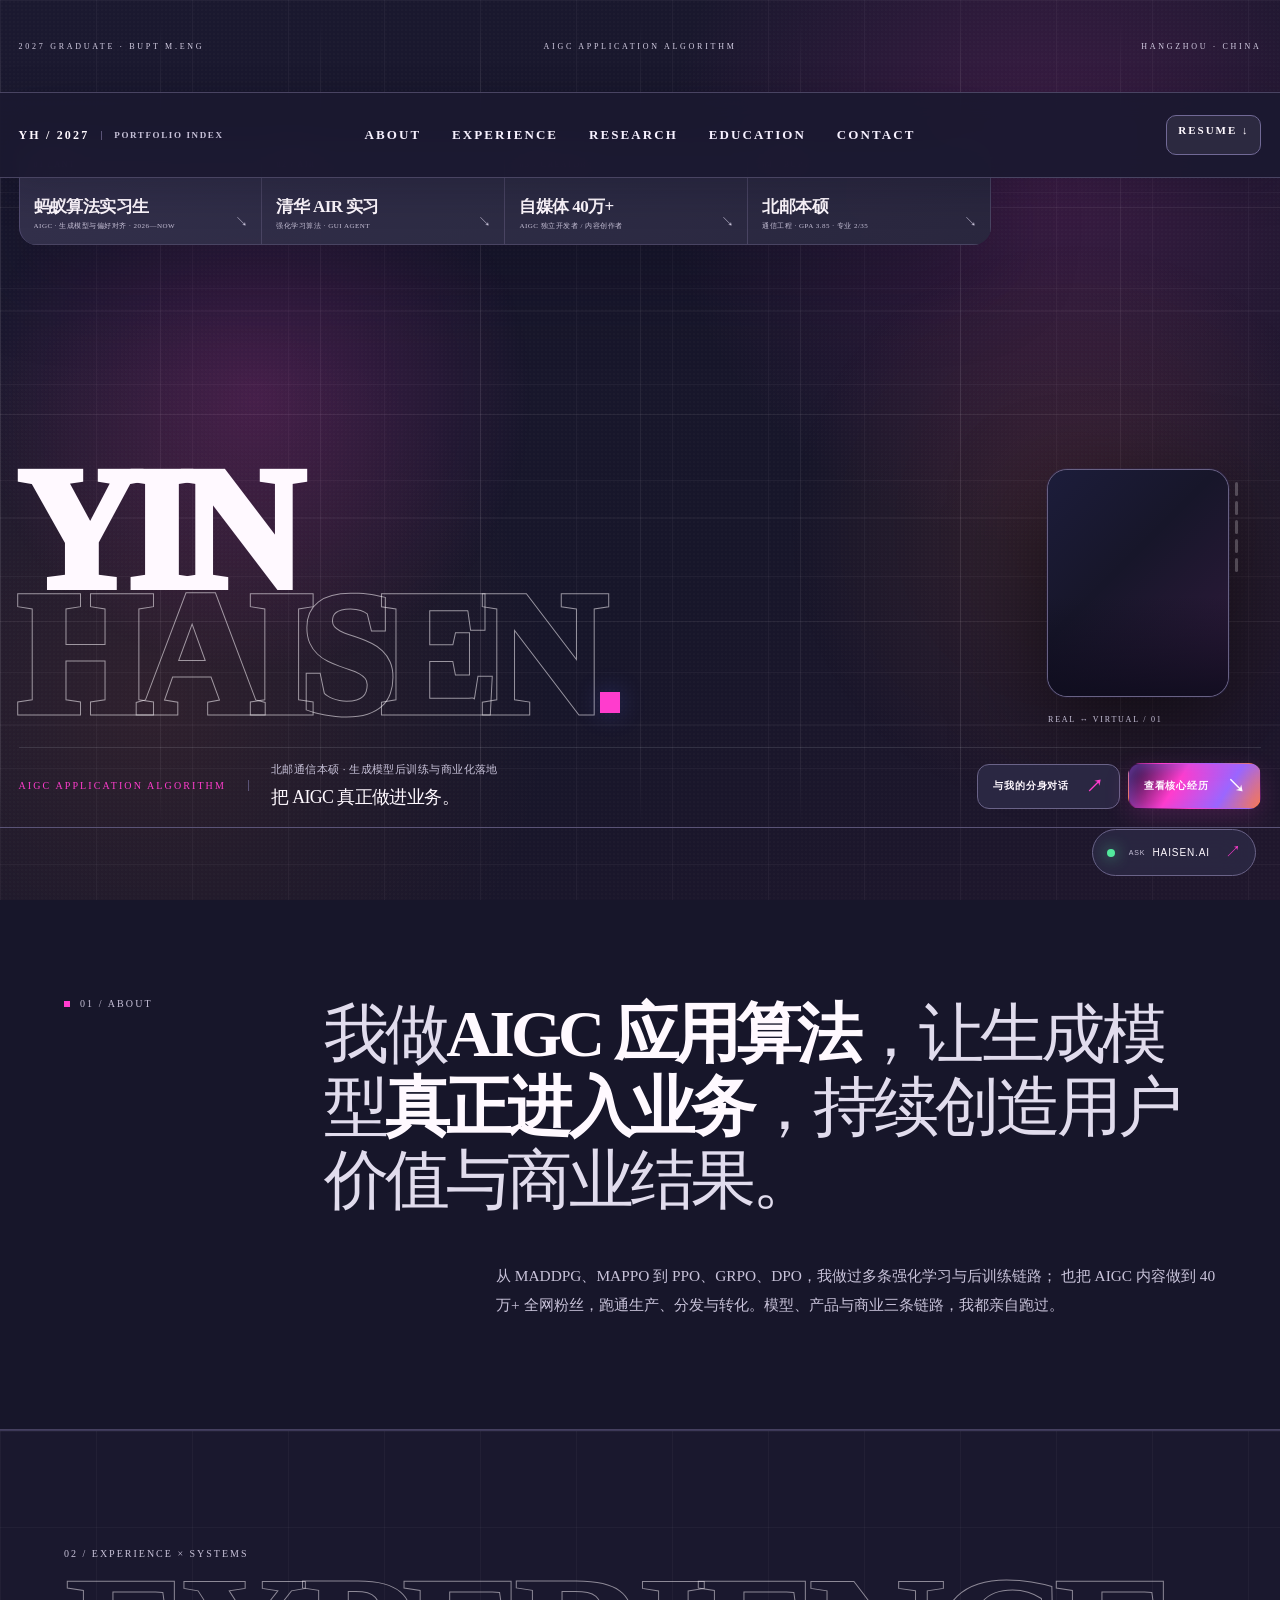
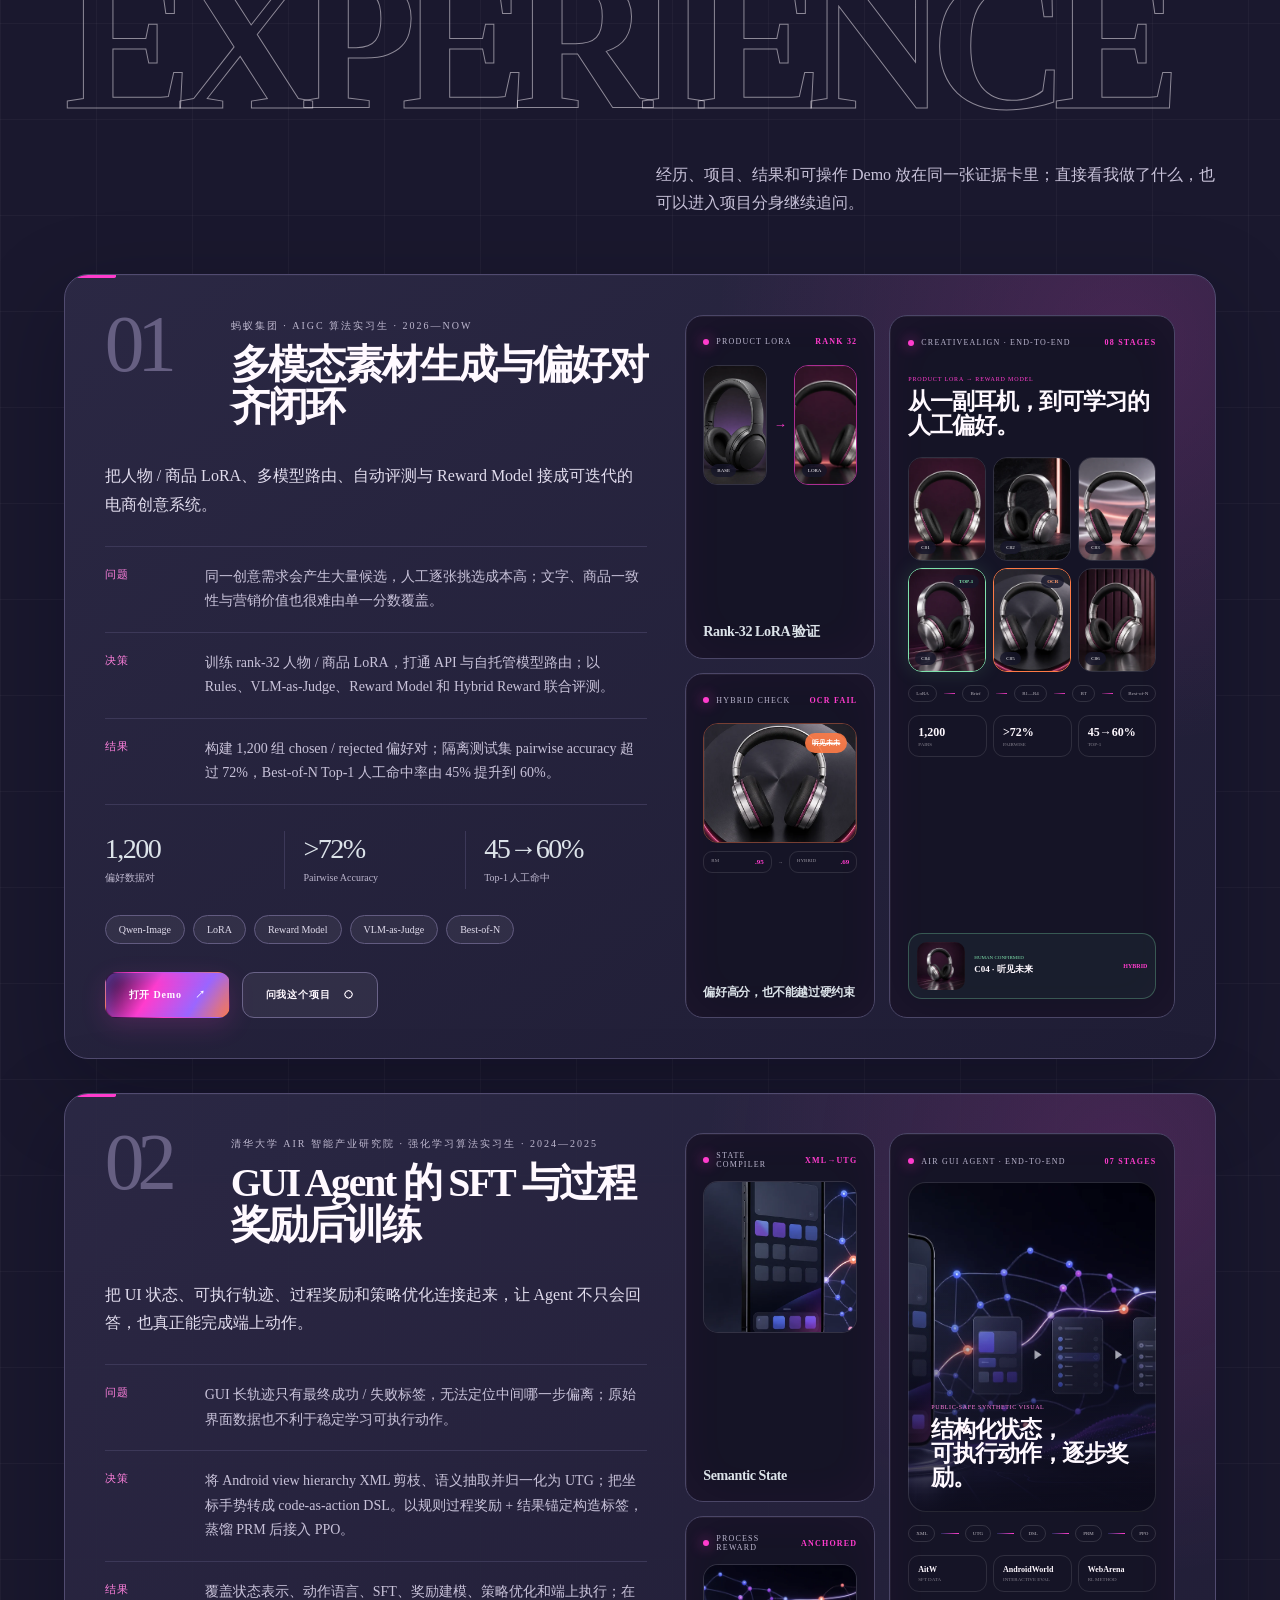
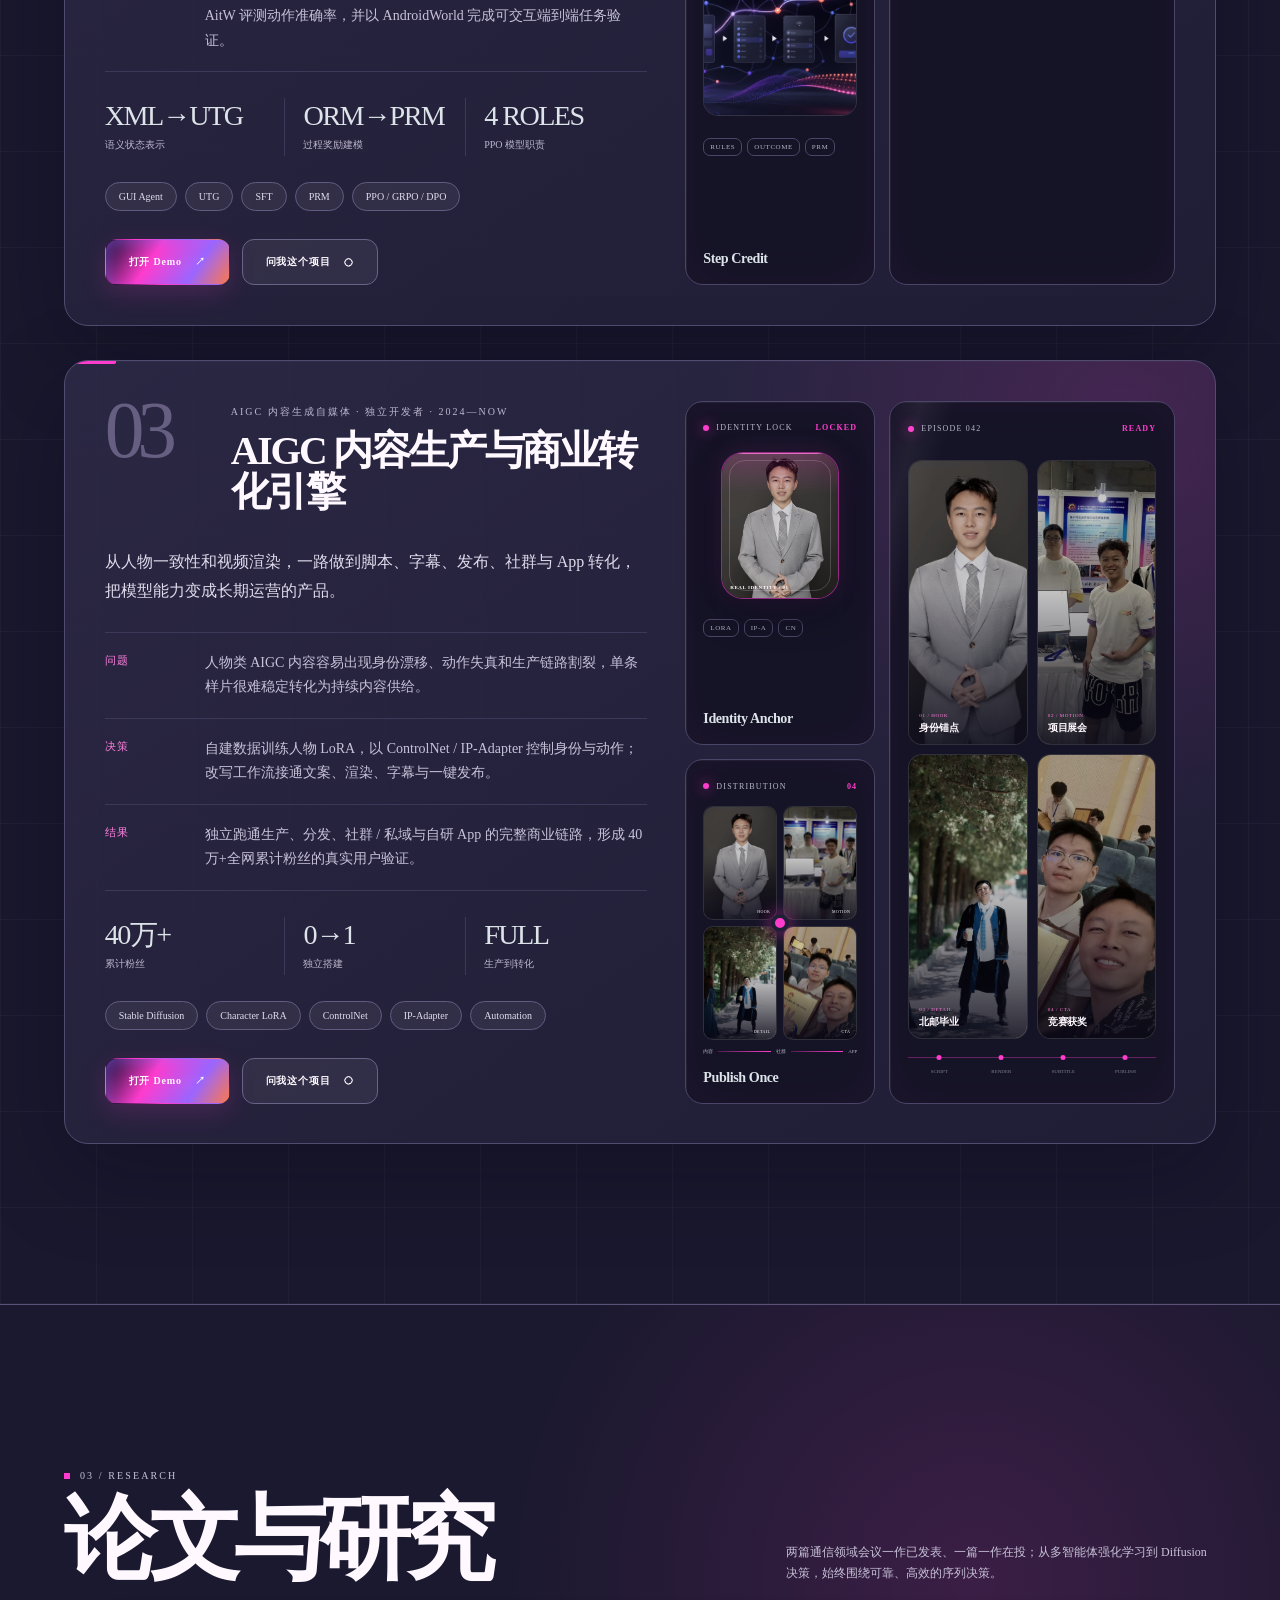
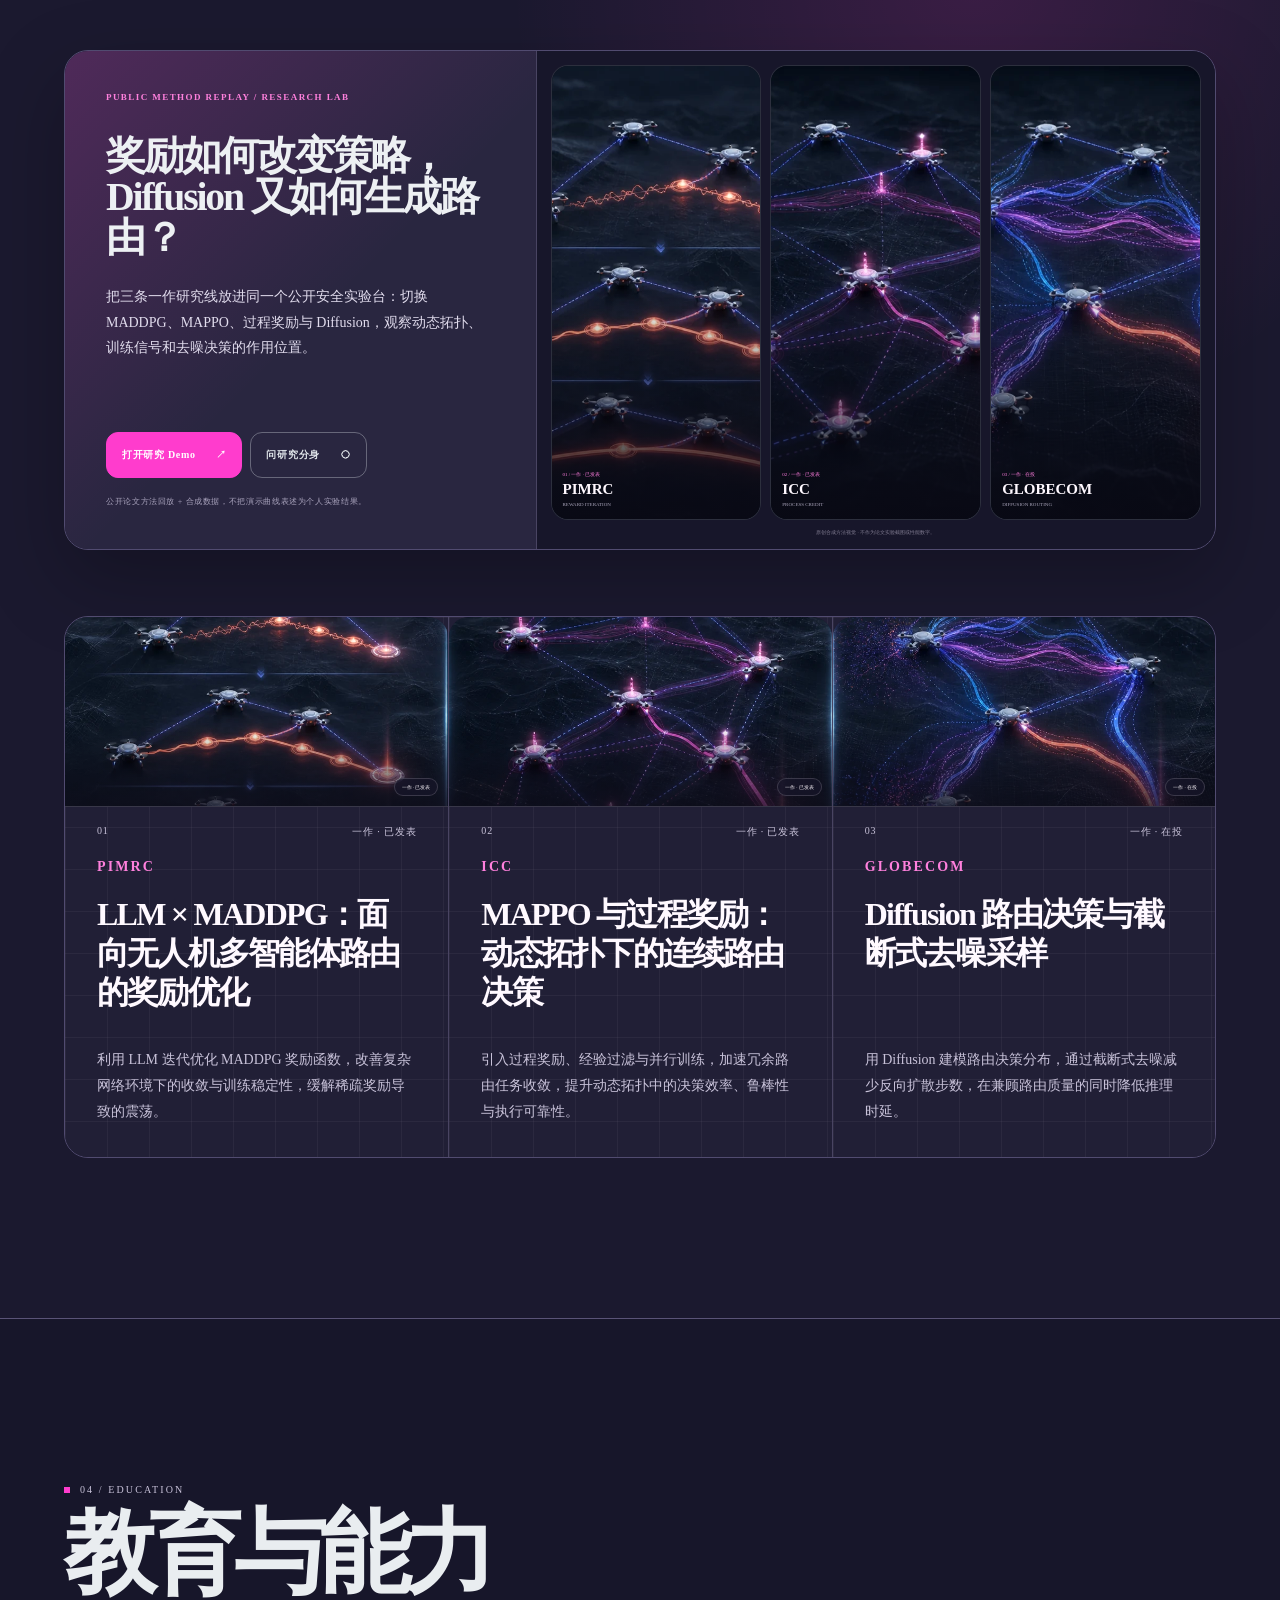
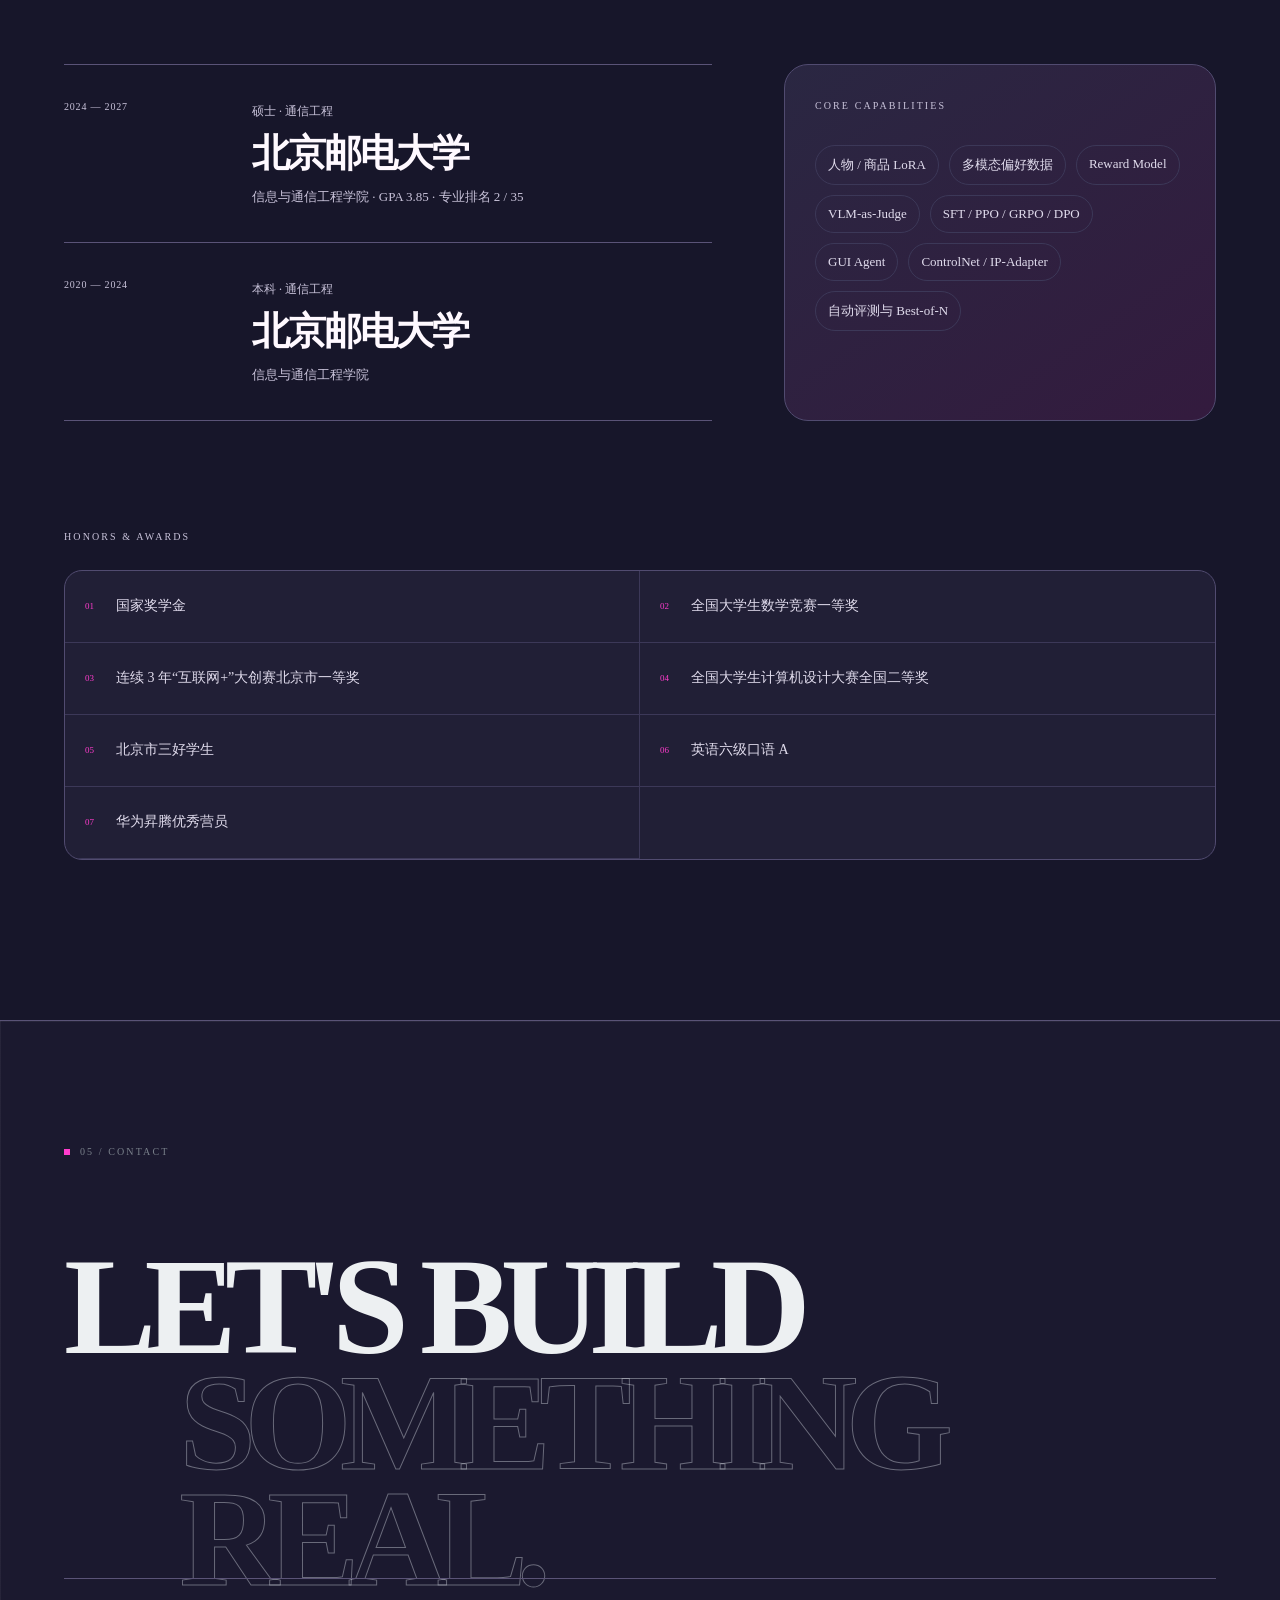
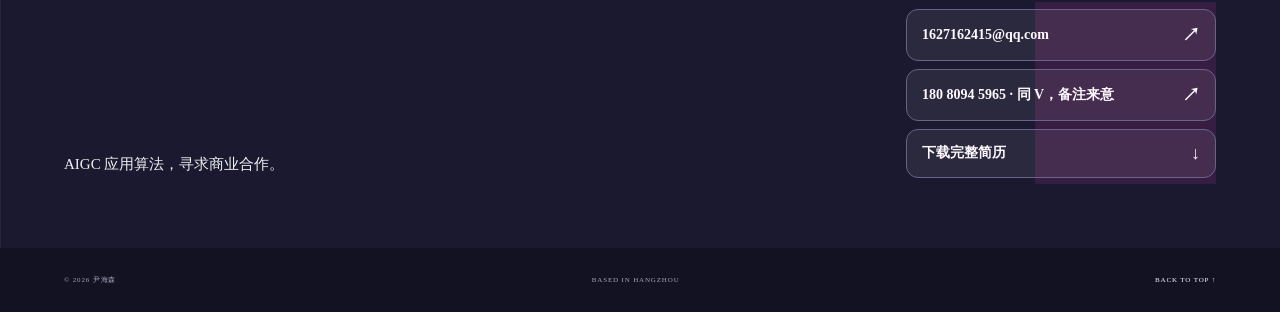
==== commit 60004d9d: "Deploy identity reel and creator proof photos" ====
--- a/index.html
+++ b/index.html
@@ -1,4 +1,4 @@
-<!DOCTYPE html><html lang="zh-CN"><head><meta charSet="utf-8"/><meta name="viewport" content="width=device-width, initial-scale=1"/><link rel="preload" href="/avatar-v2.png" as="image"/><link rel="preload" href="/demo/research/pimrc-reward.webp" as="image"/><link rel="preload" href="/demo/research/icc-process.webp" as="image"/><link rel="preload" href="/demo/research/globecom-diffusion.webp" as="image"/><link rel="stylesheet" href="/assets/index-CevM-QL2.css" data-rsc-css-href="/assets/index-CevM-QL2.css" data-precedence="vite-rsc/importer-resources"/><link rel="modulepreload" href="/assets/layout-segment-context-DFTBbABx.js" crossorigin=""/><link rel="modulepreload" href="/assets/rolldown-runtime-S-ySWqyJ.js" crossorigin=""/><link rel="modulepreload" href="/assets/index-BM3Xgveg.js" crossorigin=""/><link rel="modulepreload" href="/assets/framework-CXnKph_e.js" crossorigin=""/><link rel="modulepreload" href="/assets/HaisenAI-BVHn67bn.js" crossorigin=""/><link rel="modulepreload" href="/assets/ProjectShowcase-CF5FoF7f.js" crossorigin=""/><title>尹海森 | AIGC 算法与生成系统</title><meta name="description" content="尹海森的个人网站。北京邮电大学通信工程硕士，专注 AIGC 应用算法、多模态生成、Reward Model 与强化学习后训练。"/><meta name="keywords" content="尹海森,AIGC 算法,多模态生成,Reward Model,GUI Agent,强化学习"/><meta name="author" content="尹海森"/><meta property="og:title" content="尹海森 | AIGC 算法与生成系统"/><meta property="og:description" content="从生成、评测与偏好对齐，一路走到用户和商业结果。"/><meta property="og:url" content="https://hisensen.github.io"/><meta property="og:type" content="website"/><meta property="og:locale" content="zh_CN"/><meta property="og:image" content="https://hisensen.github.io/og-dossier.png"/><meta property="og:image:width" content="1733"/><meta property="og:image:height" content="907"/><meta property="og:image:alt" content="Yin Haisen - AIGC Application Algorithm"/><meta name="twitter:card" content="summary_large_image"/><meta name="twitter:title" content="尹海森 | AIGC 算法与生成系统"/><meta name="twitter:description" content="从生成、评测与偏好对齐，一路走到用户和商业结果。"/><meta name="twitter:image" content="https://hisensen.github.io/og-dossier.png"/><script>self.__VINEXT_RSC_PARAMS__={}</script><script>self.__VINEXT_RSC_NAV__={"pathname":"/","searchParams":[]}</script><link rel="modulepreload" href="/assets/index-BM3Xgveg.js" />
+<!DOCTYPE html><html lang="zh-CN"><head><meta charSet="utf-8"/><meta name="viewport" content="width=device-width, initial-scale=1"/><link rel="preload" href="/profile/pr-portrait-v1.webp" as="image" fetchPriority="high"/><link rel="preload" href="/avatar-v2.png" as="image" fetchPriority="auto"/><link rel="preload" href="/profile/bupt-graduation-v1.webp" as="image" fetchPriority="auto"/><link rel="preload" href="/profile/project-exhibition-v1.webp" as="image" fetchPriority="auto"/><link rel="preload" href="/profile/competition-award-v1.webp" as="image" fetchPriority="auto"/><link rel="preload" href="/demo/research/pimrc-reward.webp" as="image"/><link rel="preload" href="/demo/research/icc-process.webp" as="image"/><link rel="preload" href="/demo/research/globecom-diffusion.webp" as="image"/><link rel="stylesheet" href="/assets/index-5vSnTnNY.css" data-rsc-css-href="/assets/index-5vSnTnNY.css" data-precedence="vite-rsc/importer-resources"/><link rel="modulepreload" href="/assets/layout-segment-context-DfoFj7_V.js" crossorigin=""/><link rel="modulepreload" href="/assets/rolldown-runtime-S-ySWqyJ.js" crossorigin=""/><link rel="modulepreload" href="/assets/index-Dzu9tamP.js" crossorigin=""/><link rel="modulepreload" href="/assets/framework-CXnKph_e.js" crossorigin=""/><link rel="modulepreload" href="/assets/HaisenAI-BVHn67bn.js" crossorigin=""/><link rel="modulepreload" href="/assets/ProjectShowcase-cYw_GUKt.js" crossorigin=""/><title>尹海森 | AIGC 算法与生成系统</title><meta name="description" content="尹海森的个人网站。北京邮电大学通信工程硕士，专注 AIGC 应用算法、多模态生成、Reward Model 与强化学习后训练。"/><meta name="keywords" content="尹海森,AIGC 算法,多模态生成,Reward Model,GUI Agent,强化学习"/><meta name="author" content="尹海森"/><meta property="og:title" content="尹海森 | AIGC 算法与生成系统"/><meta property="og:description" content="从生成、评测与偏好对齐，一路走到用户和商业结果。"/><meta property="og:url" content="https://hisensen.github.io"/><meta property="og:type" content="website"/><meta property="og:locale" content="zh_CN"/><meta property="og:image" content="https://hisensen.github.io/og-dossier.png"/><meta property="og:image:width" content="1733"/><meta property="og:image:height" content="907"/><meta property="og:image:alt" content="Yin Haisen - AIGC Application Algorithm"/><meta name="twitter:card" content="summary_large_image"/><meta name="twitter:title" content="尹海森 | AIGC 算法与生成系统"/><meta name="twitter:description" content="从生成、评测与偏好对齐，一路走到用户和商业结果。"/><meta name="twitter:image" content="https://hisensen.github.io/og-dossier.png"/><script>self.__VINEXT_RSC_PARAMS__={}</script><script>self.__VINEXT_RSC_NAV__={"pathname":"/","searchParams":[]}</script><link rel="modulepreload" href="/assets/index-Dzu9tamP.js" />
 <link rel="preload" href="/assets/_vinext_fonts/geist-8ac0455e797f/geist-ff2310f5.woff2" as="font" type="font/woff2" crossorigin />
 <link rel="preload" href="/assets/_vinext_fonts/geist-8ac0455e797f/geist-875ccdd4.woff2" as="font" type="font/woff2" crossorigin />
 <link rel="preload" href="/assets/_vinext_fonts/geist-8ac0455e797f/geist-52306abf.woff2" as="font" type="font/woff2" crossorigin />
@@ -119,4 +119,4 @@
 
 .__variable_geist_mono_1diim1n { --font-geist-mono: 'Geist Mono', sans-serif; }
 </style>
-<meta name="github-pages-build" content="static-vinext-export"/></head><body class="__variable_geist_0tvmz3h __variable_geist_mono_1diim1n"><a class="skip-link" href="#content">跳到主要内容</a><div class="ambient" aria-hidden="true"><span class="ambient__orb ambient__orb--violet"></span><span class="ambient__orb ambient__orb--ember"></span><span class="ambient__grain"></span></div><header class="site-header"><a class="brand" href="#top" aria-label="返回首页"><span>YH / 2027</span><small>PORTFOLIO INDEX</small></a><nav class="desktop-nav" aria-label="页面导航"><a href="#about">ABOUT</a><a href="#experience">EXPERIENCE</a><a href="#research">RESEARCH</a><a href="#education">EDUCATION</a><a href="#contact">CONTACT</a></nav><a class="header-resume" href="/yin-haisen-resume.pdf" download="尹海森-简历.pdf" aria-label="下载尹海森的简历 PDF">RESUME <span aria-hidden="true">↓</span></a></header><main id="content"><section class="hero" id="top" aria-labelledby="hero-title"><div class="hero__eyebrow"><span>2027 GRADUATE · BUPT M.ENG</span><span>AIGC APPLICATION ALGORITHM</span><span>HANGZHOU · CHINA</span></div><h1 class="hero__title" id="hero-title" aria-label="尹海森"><span>YIN</span><span class="hero__title-outline">HAISEN<i aria-hidden="true"></i></span></h1><div class="hero__portrait-wrap" aria-hidden="true"><div class="hero__portrait-glow"></div><img class="hero__portrait" src="/avatar-v2.png" alt="" width="1122" height="1402"/><span class="hero__portrait-index">VIRTUAL SELF / 01</span></div><div class="hero__credentials" aria-label="核心身份与经历"><a href="#project-preference"><span>01 / ANT</span><strong>蚂蚁算法实习生</strong><small>AIGC · 生成模型与偏好对齐 · 2026—NOW</small><i aria-hidden="true">↘</i></a><a href="#project-agent"><span>02 / AIR</span><strong>清华 AIR 实习</strong><small>强化学习算法 · GUI Agent</small><i aria-hidden="true">↘</i></a><a href="#project-creator"><span>03 / CREATOR</span><strong>自媒体 40万+</strong><small>AIGC 独立开发者 / 内容创作者</small><i aria-hidden="true">↘</i></a><a href="#education"><span>04 / BUPT</span><strong>北邮本硕</strong><small>通信工程 · GPA 3.85 · 专业 2/35</small><i aria-hidden="true">↘</i></a></div><div class="hero__footer"><div class="hero__intro"><span class="section-kicker">AIGC APPLICATION ALGORITHM</span><p>北邮通信本硕 · 生成模型后训练与商业化落地</p><h2>把 AIGC 真正做进业务。</h2></div><div class="hero__actions"><button class="persona-cta" type="button">与我的分身对话 <span aria-hidden="true">↗</span></button><a class="primary-cta" href="#experience">查看核心经历 <span aria-hidden="true">↘</span></a></div></div><a class="scroll-cue" href="#about" aria-label="向下浏览"><span>SCROLL TO EXPLORE</span><i aria-hidden="true">↓</i></a></section><section class="statement" id="about" aria-labelledby="statement-title"><div class="section-index">01 / ABOUT</div><div class="statement__copy"><p class="statement__lead" id="statement-title">我做<strong>AIGC 应用算法</strong>，让生成模型<strong>真正进入业务</strong>，持续创造用户价值与商业结果。</p><p class="statement__support">从 MADDPG、MAPPO 到 PPO、GRPO、DPO，我做过多条强化学习与后训练链路； 也把 AIGC 内容做到 40 万+ 全网粉丝，跑通生产、分发与转化。模型、产品与商业三条链路，我都亲自跑过。</p></div></section><section class="projects section-shell" id="experience"><span class="section-anchor" id="projects" aria-hidden="true"></span><div class="project-intro"><span>02 / EXPERIENCE × SYSTEMS</span><h2>EXPERIENCE</h2><p>经历、项目、结果和可操作 Demo 放在同一张证据卡里；直接看我做了什么，也可以进入项目分身继续追问。</p></div><div class="case-stack"><article class="case-card case-card--preference" id="project-preference"><div class="case-card__story"><header class="case-card__header"><span class="case-card__index">01</span><div><span class="case-card__eyebrow">蚂蚁集团 · AIGC 算法实习生 · 2026—NOW</span><h3>多模态素材生成与偏好对齐闭环</h3></div></header><p class="case-card__summary">把人物 / 商品 LoRA、多模型路由、自动评测与 Reward Model 接成可迭代的电商创意系统。</p><div class="case-card__rows"><div><span>问题</span><p>同一创意需求会产生大量候选，人工逐张挑选成本高；文字、商品一致性与营销价值也很难由单一分数覆盖。</p></div><div><span>决策</span><p>训练 rank-32 人物 / 商品 LoRA，打通 API 与自托管模型路由；以 Rules、VLM-as-Judge、Reward Model 和 Hybrid Reward 联合评测。</p></div><div><span>结果</span><p>构建 1,200 组 chosen / rejected 偏好对；隔离测试集 pairwise accuracy 超过 72%，Best-of-N Top-1 人工命中率由 45% 提升到 60%。</p></div></div><div class="case-card__metrics" aria-label="项目关键结果"><div><strong>1,200</strong><span>偏好数据对</span></div><div><strong>&gt;72%</strong><span>Pairwise Accuracy</span></div><div><strong>45→60%</strong><span>Top-1 人工命中</span></div></div><div class="case-card__tags" aria-label="相关技术"><span>Qwen-Image</span><span>LoRA</span><span>Reward Model</span><span>VLM-as-Judge</span><span>Best-of-N</span></div><div class="case-card__actions"><a class="case-card__demo" href="/demos/preference">打开 Demo <span aria-hidden="true">↗</span></a><button class="case-card__ask" type="button">问我这个项目 <span aria-hidden="true">◯</span></button></div></div><div class="case-card__artifacts" aria-label="多模态素材生成与偏好对齐闭环演示界面预览"><div class="case-artifact case-artifact--small case-artifact--lora-proof"><div class="case-artifact__top"><i></i><span>PRODUCT LORA</span><b>RANK 32</b></div><div class="artifact-lora-compare"><span><i role="img" aria-label="通用模型耳机生成结果" style="background-image:url(/demo/headphones/base-model.webp)"></i><small>BASE</small></span><b>→</b><span class="is-result"><i role="img" aria-label="商品 LoRA 耳机生成结果" style="background-image:url(/demo/headphones/candidate-01.webp)"></i><small>LORA</small></span></div><strong>Rank-32 LoRA 验证</strong></div><div class="case-artifact case-artifact--small case-artifact--hard-fail"><div class="case-artifact__top"><i></i><span>HYBRID CHECK</span><b>OCR FAIL</b></div><div class="artifact-hard-fail__visual"><i role="img" aria-label="标题含错字的银色耳机候选 C05" style="background-image:url(/demo/headphones/candidate-05.webp)"></i><span>听见未未</span></div><div class="artifact-score-shift"><span>RM <b>.95</b></span><i>→</i><span>HYBRID <b>.69</b></span></div><strong>偏好高分，也不能越过硬约束</strong></div><div class="case-artifact case-artifact--hero case-artifact--preference-flow"><div class="case-artifact__top"><i></i><span>CREATIVEALIGN · END-TO-END</span><b>08 STAGES</b></div><div class="artifact-flow-title"><small>PRODUCT LORA → REWARD MODEL</small><strong>从一副耳机，到可学习的人工偏好。</strong></div><div class="artifact-real-candidates"><span class=""><i role="img" aria-label="银色耳机广告候选 C01" style="background-image:url(/demo/headphones/candidate-01.webp)"></i><small>C0<!-- -->1</small></span><span class=""><i role="img" aria-label="银色耳机广告候选 C02" style="background-image:url(/demo/headphones/candidate-02.webp)"></i><small>C0<!-- -->2</small></span><span class=""><i role="img" aria-label="银色耳机广告候选 C03" style="background-image:url(/demo/headphones/candidate-03.webp)"></i><small>C0<!-- -->3</small></span><span class="is-winner"><i role="img" aria-label="银色耳机广告候选 C04" style="background-image:url(/demo/headphones/candidate-04.webp)"></i><small>C0<!-- -->4</small><b>TOP-1</b></span><span class="is-fail"><i role="img" aria-label="银色耳机广告候选 C05" style="background-image:url(/demo/headphones/candidate-05.webp)"></i><small>C0<!-- -->5</small><b>OCR</b></span><span class=""><i role="img" aria-label="银色耳机广告候选 C06" style="background-image:url(/demo/headphones/candidate-06.webp)"></i><small>C0<!-- -->6</small></span></div><div class="artifact-pipeline-ribbon"><span>LoRA</span><i></i><span>Brief</span><i></i><span>R1—R4</span><i></i><span>BT</span><i></i><span>Best-of-N</span></div><div class="artifact-proof-metrics"><span><b>1,200</b> PAIRS</span><span><b>&gt;72%</b> PAIRWISE</span><span><b>45→60%</b> TOP-1</span></div><div class="artifact-final-choice"><i role="img" aria-label="最终选中的银色耳机候选 C04" style="background-image:url(/demo/headphones/candidate-04.webp)"></i><span><small>HUMAN CONFIRMED</small><strong>C04 · 听见未来</strong></span><b>HYBRID</b></div></div></div></article><article class="case-card case-card--agent" id="project-agent"><div class="case-card__story"><header class="case-card__header"><span class="case-card__index">02</span><div><span class="case-card__eyebrow">清华大学 AIR 智能产业研究院 · 强化学习算法实习生 · 2024—2025</span><h3>GUI Agent 的 SFT 与过程奖励后训练</h3></div></header><p class="case-card__summary">把 UI 状态、可执行轨迹、过程奖励和策略优化连接起来，让 Agent 不只会回答，也真正能完成端上动作。</p><div class="case-card__rows"><div><span>问题</span><p>GUI 长轨迹只有最终成功 / 失败标签，无法定位中间哪一步偏离；原始界面数据也不利于稳定学习可执行动作。</p></div><div><span>决策</span><p>将 Android view hierarchy XML 剪枝、语义抽取并归一化为 UTG；把坐标手势转成 code-as-action DSL。以规则过程奖励 + 结果锚定构造标签，蒸馏 PRM 后接入 PPO。</p></div><div><span>结果</span><p>覆盖状态表示、动作语言、SFT、奖励建模、策略优化和端上执行；在 AitW 评测动作准确率，并以 AndroidWorld 完成可交互端到端任务验证。</p></div></div><div class="case-card__metrics" aria-label="项目关键结果"><div><strong>XML→UTG</strong><span>语义状态表示</span></div><div><strong>ORM→PRM</strong><span>过程奖励建模</span></div><div><strong>4 ROLES</strong><span>PPO 模型职责</span></div></div><div class="case-card__tags" aria-label="相关技术"><span>GUI Agent</span><span>UTG</span><span>SFT</span><span>PRM</span><span>PPO / GRPO / DPO</span></div><div class="case-card__actions"><a class="case-card__demo" href="/demos/agent">打开 Demo <span aria-hidden="true">↗</span></a><button class="case-card__ask" type="button">问我这个项目 <span aria-hidden="true">◯</span></button></div></div><div class="case-card__artifacts" aria-label="GUI Agent 的 SFT 与过程奖励后训练演示界面预览"><div class="case-artifact case-artifact--small case-artifact--agent-image"><div class="case-artifact__top"><i></i><span>STATE COMPILER</span><b>XML→UTG</b></div><div class="artifact-agent-visual artifact-agent-visual--phone"><i role="img" aria-label="GUI Agent 抽象手机状态"></i></div><strong>Semantic State</strong></div><div class="case-artifact case-artifact--small case-artifact--agent-image"><div class="case-artifact__top"><i></i><span>PROCESS REWARD</span><b>ANCHORED</b></div><div class="artifact-agent-visual artifact-agent-visual--trace"><i role="img" aria-label="GUI Agent 状态图和逐步执行轨迹"></i></div><div class="artifact-chipline"><span>RULES</span><span>OUTCOME</span><span>PRM</span></div><strong>Step Credit</strong></div><div class="case-artifact case-artifact--hero case-artifact--agent-workbench"><div class="case-artifact__top"><i></i><span>AIR GUI AGENT · END-TO-END</span><b>07 STAGES</b></div><div class="artifact-agent-workbench" role="img" aria-label="GUI Agent 手机、状态图和奖励路径合成可视化"><span>PUBLIC-SAFE SYNTHETIC VISUAL</span><strong>结构化状态，<br/>可执行动作，逐步奖励。</strong></div><div class="artifact-agent-pipeline"><span>XML</span><i></i><span>UTG</span><i></i><span>DSL</span><i></i><span>PRM</span><i></i><span>PPO</span></div><div class="artifact-agent-proof"><span><b>AitW</b>SFT DATA</span><span><b>AndroidWorld</b>INTERACTIVE EVAL</span><span><b>WebArena</b>RL METHOD</span></div></div></div></article><article class="case-card case-card--creator" id="project-creator"><div class="case-card__story"><header class="case-card__header"><span class="case-card__index">03</span><div><span class="case-card__eyebrow">AIGC 内容生成自媒体 · 独立开发者 · 2024—NOW</span><h3>AIGC 内容生产与商业转化引擎</h3></div></header><p class="case-card__summary">从人物一致性和视频渲染，一路做到脚本、字幕、发布、社群与 App 转化，把模型能力变成长期运营的产品。</p><div class="case-card__rows"><div><span>问题</span><p>人物类 AIGC 内容容易出现身份漂移、动作失真和生产链路割裂，单条样片很难稳定转化为持续内容供给。</p></div><div><span>决策</span><p>自建数据训练人物 LoRA，以 ControlNet / IP-Adapter 控制身份与动作；改写工作流接通文案、渲染、字幕与一键发布。</p></div><div><span>结果</span><p>独立跑通生产、分发、社群 / 私域与自研 App 的完整商业链路，形成 40 万+全网累计粉丝的真实用户验证。</p></div></div><div class="case-card__metrics" aria-label="项目关键结果"><div><strong>40万+</strong><span>累计粉丝</span></div><div><strong>0→1</strong><span>独立搭建</span></div><div><strong>FULL</strong><span>生产到转化</span></div></div><div class="case-card__tags" aria-label="相关技术"><span>Stable Diffusion</span><span>Character LoRA</span><span>ControlNet</span><span>IP-Adapter</span><span>Automation</span></div><div class="case-card__actions"><a class="case-card__demo" href="/demos/creator">打开 Demo <span aria-hidden="true">↗</span></a><button class="case-card__ask" type="button">问我这个项目 <span aria-hidden="true">◯</span></button></div></div><div class="case-card__artifacts" aria-label="AIGC 内容生产与商业转化引擎演示界面预览"><div class="case-artifact case-artifact--small case-artifact--identity"><div class="case-artifact__top"><i></i><span>IDENTITY LOCK</span><b>LOCKED</b></div><div class="artifact-face"><span></span><i></i><b></b></div><div class="artifact-chipline"><span>LORA</span><span>IP-A</span><span>CN</span></div><strong>Character Control</strong></div><div class="case-artifact case-artifact--small case-artifact--distribution"><div class="case-artifact__top"><i></i><span>DISTRIBUTION</span><b>04</b></div><div class="artifact-network"><span>VIDEO</span><span>社群</span><span>私域</span><span>APP</span><i></i><i></i><i></i></div><strong>Publish Once</strong></div><div class="case-artifact case-artifact--hero case-artifact--storyboard"><div class="case-artifact__top"><i></i><span>EPISODE 042</span><b>READY</b></div><div class="artifact-story-grid"><span><i class="shot shot--1"></i><small>HOOK</small></span><span><i class="shot shot--2"></i><small>MOTION</small></span><span><i class="shot shot--3"></i><small>DETAIL</small></span><span><i class="shot shot--4"></i><small>CTA</small></span></div><ol class="artifact-pipeline"><li>SCRIPT</li><li>RENDER</li><li>SUBTITLE</li><li>PUBLISH</li></ol></div></div></article></div></section><section class="research section-shell" id="research"><div class="section-heading section-heading--light"><div><span class="section-index">03 / RESEARCH</span><h2>论文与研究</h2></div><p>两篇通信领域会议一作已发表、一篇一作在投；从多智能体强化学习到 Diffusion 决策，始终围绕可靠、高效的序列决策。</p></div><div class="research-demo"><div class="research-demo__copy"><span>PUBLIC METHOD REPLAY / RESEARCH LAB</span><h3>奖励如何改变策略，Diffusion 又如何生成路由？</h3><p>把三条一作研究线放进同一个公开安全实验台：切换 MADDPG、MAPPO、过程奖励与 Diffusion，观察动态拓扑、训练信号和去噪决策的作用位置。</p><div><a href="/demos/research">打开研究 Demo <span aria-hidden="true">↗</span></a><button class="" type="button">问研究分身 <span aria-hidden="true">◯</span></button></div><small>公开论文方法回放 + 合成数据，不把演示曲线表述为个人实验结果。</small></div><div class="research-demo__visual research-demo__visual--generated" aria-label="三篇无人机多智能体路由论文方法预览"><article><img alt="PIMRC 路由方法原创合成可视化" src="/demo/research/pimrc-reward.webp"/><div><span>0<!-- -->1<!-- --> / <!-- -->一作 · 已发表</span><strong>PIMRC</strong><small>REWARD ITERATION</small></div></article><article><img alt="ICC 路由方法原创合成可视化" src="/demo/research/icc-process.webp"/><div><span>0<!-- -->2<!-- --> / <!-- -->一作 · 已发表</span><strong>ICC</strong><small>PROCESS CREDIT</small></div></article><article><img alt="GLOBECOM 路由方法原创合成可视化" src="/demo/research/globecom-diffusion.webp"/><div><span>0<!-- -->3<!-- --> / <!-- -->一作 · 在投</span><strong>GLOBECOM</strong><small>DIFFUSION ROUTING</small></div></article><p>原创合成方法视觉 · 不作为论文实验截图或性能数字。</p></div></div><div class="paper-grid"><article class="paper-card"><div class="paper-card__visual"><img alt="PIMRC 无人机路由研究视觉" src="/demo/research/pimrc-reward.webp"/><span>一作 · 已发表</span></div><div class="paper-card__meta"><span>01</span><span>一作 · 已发表</span></div><strong class="paper-card__venue">PIMRC</strong><h3>LLM × MADDPG：面向无人机多智能体路由的奖励优化</h3><p>利用 LLM 迭代优化 MADDPG 奖励函数，改善复杂网络环境下的收敛与训练稳定性，缓解稀疏奖励导致的震荡。</p></article><article class="paper-card"><div class="paper-card__visual"><img alt="ICC 无人机路由研究视觉" src="/demo/research/icc-process.webp"/><span>一作 · 已发表</span></div><div class="paper-card__meta"><span>02</span><span>一作 · 已发表</span></div><strong class="paper-card__venue">ICC</strong><h3>MAPPO 与过程奖励：动态拓扑下的连续路由决策</h3><p>引入过程奖励、经验过滤与并行训练，加速冗余路由任务收敛，提升动态拓扑中的决策效率、鲁棒性与执行可靠性。</p></article><article class="paper-card"><div class="paper-card__visual"><img alt="GLOBECOM 无人机路由研究视觉" src="/demo/research/globecom-diffusion.webp"/><span>一作 · 在投</span></div><div class="paper-card__meta"><span>03</span><span>一作 · 在投</span></div><strong class="paper-card__venue">GLOBECOM</strong><h3>Diffusion 路由决策与截断式去噪采样</h3><p>用 Diffusion 建模路由决策分布，通过截断式去噪减少反向扩散步数，在兼顾路由质量的同时降低推理时延。</p></article></div></section><section class="education section-shell" id="education"><div class="section-heading"><div><span class="section-index">04 / EDUCATION</span><h2>教育与能力</h2></div></div><div class="education-grid"><div class="education-timeline"><article><time>2024 — 2027</time><div><span>硕士 · 通信工程</span><h3>北京邮电大学</h3><p>信息与通信工程学院 · GPA 3.85 · 专业排名 2 / 35</p></div></article><article><time>2020 — 2024</time><div><span>本科 · 通信工程</span><h3>北京邮电大学</h3><p>信息与通信工程学院</p></div></article></div><aside class="capability-panel" aria-labelledby="capability-title"><span class="section-kicker" id="capability-title">CORE CAPABILITIES</span><div class="capability-cloud"><span>人物 / 商品 LoRA</span><span>多模态偏好数据</span><span>Reward Model</span><span>VLM-as-Judge</span><span>SFT / PPO / GRPO / DPO</span><span>GUI Agent</span><span>ControlNet / IP-Adapter</span><span>自动评测与 Best-of-N</span></div></aside></div><div class="honors"><span class="section-kicker">HONORS &amp; AWARDS</span><div class="honors__list"><span><i>01</i>国家奖学金</span><span><i>02</i>全国大学生数学竞赛一等奖</span><span><i>03</i>连续 3 年“互联网+”大创赛北京市一等奖</span><span><i>04</i>全国大学生计算机设计大赛全国二等奖</span><span><i>05</i>北京市三好学生</span><span><i>06</i>英语六级口语 A</span><span><i>07</i>华为昇腾优秀营员</span></div></div></section><section class="contact" id="contact" aria-labelledby="contact-title"><span class="section-index">05 / CONTACT</span><div class="contact__headline" id="contact-title"><span>LET&#x27;S BUILD</span><strong>SOMETHING REAL.</strong></div><div class="contact__bottom"><p>AIGC 应用算法，寻求商业合作。</p><div class="contact__links"><a href="mailto:1627162415@qq.com">1627162415@qq.com <span aria-hidden="true">↗</span></a><a href="tel:+8618080945965">180 8094 5965 · 同 V，备注来意 <span aria-hidden="true">↗</span></a><a href="/yin-haisen-resume.pdf" download="尹海森-简历.pdf">下载完整简历 <span aria-hidden="true">↓</span></a></div></div></section></main><footer class="site-footer"><span>© 2026 尹海森</span><span>BASED IN HANGZHOU</span><a href="#top">BACK TO TOP ↑</a></footer><button aria-label="打开 HAISEN.AI 数字分身" class="haisen-ai-fab" type="button"><span class="haisen-ai-fab__pulse" aria-hidden="true"></span><span><small>ASK</small>HAISEN.AI</span><b aria-hidden="true">↗</b></button><script id="_R_">import("/assets/index-BM3Xgveg.js")</script></body></html><script>self.__VINEXT_RSC_CHUNKS__=self.__VINEXT_RSC_CHUNKS__||[];self.__VINEXT_RSC_CHUNKS__.push("2:I[\"8c0f216c4604\",[],\"Children\",1]\n3:I[\"15c18cfaeeff\",[],\"LayoutSegmentProvider\",1]\n4:I[\"8c0f216c4604\",[],\"Slot\",1]\n5:I[\"593f344dc510\",[],\"RedirectBoundary\",1]\n:HL[\"/assets/index-CevM-QL2.css\",\"style\"]\n")</script><script>self.__VINEXT_RSC_CHUNKS__=self.__VINEXT_RSC_CHUNKS__||[];self.__VINEXT_RSC_CHUNKS__.push("0:{\"__route\":\"route:/\",\"__interceptionContext\":null,\"__layoutIds\":[\"layout:/\"],\"__rootLayout\":\"/\",\"page:/\":\"$L1\",\"layout:/\":[[[[\"$\",\"link\",\"css:/assets/index-CevM-QL2.css\",{\"rel\":\"stylesheet\",\"precedence\":\"vite-rsc/importer-resources\",\"href\":\"/assets/index-CevM-QL2.css\",\"data-rsc-css-href\":\"/assets/index-CevM-QL2.css\"}],\"$undefined\"],[\"$\",\"html\",null,{\"lang\":\"zh-CN\",\"children\":[\"$\",\"body\",null,{\"className\":\"__variable_geist_0tvmz3h __variable_geist_mono_1diim1n\",\"children\":[\"$\",\"$L2\",null,{}]}]}]],null],\"route:/\":[[[\"$\",\"meta\",null,{\"charSet\":\"utf-8\"}],[[\"$\",\"title\",\"0\",{\"children\":\"尹海森 | AIGC 算法与生成系统\"}],[\"$\",\"meta\",\"1\",{\"name\":\"description\",\"content\":\"尹海森的个人网站。北京邮电大学通信工程硕士，专注 AIGC 应用算法、多模态生成、Reward Model 与强化学习后训练。\"}],[\"$\",\"meta\",\"2\",{\"name\":\"keywords\",\"content\":\"尹海森,AIGC 算法,多模态生成,Reward Model,GUI Agent,强化学习\"}],[\"$\",\"meta\",\"3\",{\"name\":\"author\",\"content\":\"尹海森\"}],[\"$\",\"meta\",\"4\",{\"property\":\"og:title\",\"content\":\"尹海森 | AIGC 算法与生成系统\"}],[\"$\",\"meta\",\"5\",{\"property\":\"og:description\",\"content\":\"从生成、评测与偏好对齐，一路走到用户和商业结果。\"}],[\"$\",\"meta\",\"6\",{\"property\":\"og:url\",\"content\":\"https://hisensen.github.io\"}],[\"$\",\"meta\",\"7\",{\"property\":\"og:type\",\"content\":\"website\"}],[\"$\",\"meta\",\"8\",{\"property\":\"og:locale\",\"content\":\"zh_CN\"}],[\"$\",\"meta\",\"9\",{\"property\":\"og:image\",\"content\":\"https://hisensen.github.io/og-dossier.png\"}],[\"$\",\"meta\",\"10\",{\"property\":\"og:image:width\",\"content\":\"1733\"}],[\"$\",\"meta\",\"11\",{\"property\":\"og:image:height\",\"content\":\"907\"}],[\"$\",\"meta\",\"12\",{\"property\":\"og:image:alt\",\"content\":\"Yin Haisen - AIGC Application Algorithm\"}],[\"$\",\"meta\",\"13\",{\"name\":\"twitter:card\",\"content\":\"summary_large_image\"}],[\"$\",\"meta\",\"14\",{\"name\":\"twitter:title\",\"content\":\"尹海森 | AIGC 算法与生成系统\"}],[\"$\",\"meta\",\"15\",{\"name\":\"twitter:description\",\"content\":\"从生成、评测与偏好对齐，一路走到用户和商业结果。\"}],[\"$\",\"meta\",\"16\",{\"name\":\"twitter:image\",\"content\":\"https://hisensen.github.io/og-dossier.png\"}]],[[\"$\",\"meta\",\"0\",{\"name\":\"viewport\",\"content\":\"width=device-width, initial-scale=1\"}]]],[\"$\",\"$L3\",null,{\"segmentMap\":{\"children\":[]},\"children\":[\"$\",\"$L4\",null,{\"id\":\"layout:/\",\"parallelSlots\":\"$undefined\",\"children\":[\"$\",\"$L5\",null,{\"children\":[\"$\",\"$L3\",null,{\"segmentMap\":{\"children\":[]},\"children\":[\"$\",\"$L4\",null,{\"id\":\"page:/\"}]}]}]}]}]],\"__layoutFlags\":{\"layout:/\":\"s\"},\"__artifactCompatibility\":{\"schemaVersion\":1,\"graphVersion\":\"app-route-graph:4uhn5s1wvoptc\",\"deploymentVersion\":\"905a9235-86f0-442f-8ff7-b8259201409d\",\"appElementsSchemaVersion\":1,\"rscPayloadSchemaVersion\":1,\"rootBoundaryId\":\"/\",\"renderEpoch\":null}}\n")</script><script>self.__VINEXT_RSC_CHUNKS__=self.__VINEXT_RSC_CHUNKS__||[];self.__VINEXT_RSC_CHUNKS__.push("6:I[\"e5c7cc41bcfd\",[],\"HaisenAITrigger\",1]\n7:I[\"0f0d77442fcf\",[],\"ProjectShowcase\",1]\n:HL[\"/avatar-v2.png\",\"image\"]\n")</script><script>self.__VINEXT_RSC_CHUNKS__=self.__VINEXT_RSC_CHUNKS__||[];self.__VINEXT_RSC_CHUNKS__.push("1:[[\"$\",\"a\",null,{\"className\":\"skip-link\",\"href\":\"#content\",\"children\":\"跳到主要内容\"}],[\"$\",\"div\",null,{\"className\":\"ambient\",\"aria-hidden\":\"true\",\"children\":[[\"$\",\"span\",null,{\"className\":\"ambient__orb ambient__orb--violet\"}],[\"$\",\"span\",null,{\"className\":\"ambient__orb ambient__orb--ember\"}],[\"$\",\"span\",null,{\"className\":\"ambient__grain\"}]]}],[\"$\",\"header\",null,{\"className\":\"site-header\",\"children\":[[\"$\",\"a\",null,{\"className\":\"brand\",\"href\":\"#top\",\"aria-label\":\"返回首页\",\"children\":[[\"$\",\"span\",null,{\"children\":\"YH / 2027\"}],[\"$\",\"small\",null,{\"children\":\"PORTFOLIO INDEX\"}]]}],[\"$\",\"nav\",null,{\"className\":\"desktop-nav\",\"aria-label\":\"页面导航\",\"children\":[[\"$\",\"a\",null,{\"href\":\"#about\",\"children\":\"ABOUT\"}],[\"$\",\"a\",null,{\"href\":\"#experience\",\"children\":\"EXPERIENCE\"}],[\"$\",\"a\",null,{\"href\":\"#research\",\"children\":\"RESEARCH\"}],[\"$\",\"a\",null,{\"href\":\"#education\",\"children\":\"EDUCATION\"}],[\"$\",\"a\",null,{\"href\":\"#contact\",\"children\":\"CONTACT\"}]]}],[\"$\",\"a\",null,{\"className\":\"header-resume\",\"href\":\"/yin-haisen-resume.pdf\",\"download\":\"尹海森-简历.pdf\",\"aria-label\":\"下载尹海森的简历 PDF\",\"children\":[\"RESUME \",[\"$\",\"span\",null,{\"aria-hidden\":\"true\",\"children\":\"↓\"}]]}]]}],[\"$\",\"main\",null,{\"id\":\"content\",\"children\":[[\"$\",\"section\",null,{\"className\":\"hero\",\"id\":\"top\",\"aria-labelledby\":\"hero-title\",\"children\":[[\"$\",\"div\",null,{\"className\":\"hero__eyebrow\",\"children\":[[\"$\",\"span\",null,{\"children\":\"2027 GRADUATE · BUPT M.ENG\"}],[\"$\",\"span\",null,{\"children\":\"AIGC APPLICATION ALGORITHM\"}],[\"$\",\"span\",null,{\"children\":\"HANGZHOU · CHINA\"}]]}],[\"$\",\"h1\",null,{\"className\":\"hero__title\",\"id\":\"hero-title\",\"aria-label\":\"尹海森\",\"children\":[[\"$\",\"span\",null,{\"children\":\"YIN\"}],[\"$\",\"span\",null,{\"className\":\"hero__title-outline\",\"children\":[\"HAISEN\",[\"$\",\"i\",null,{\"aria-hidden\":\"true\"}]]}]]}],[\"$\",\"div\",null,{\"className\":\"hero__portrait-wrap\",\"aria-hidden\":\"true\",\"children\":[[\"$\",\"div\",null,{\"className\":\"hero__portrait-glow\"}],[\"$\",\"img\",null,{\"className\":\"hero__portrait\",\"src\":\"/avatar-v2.png\",\"alt\":\"\",\"width\":\"1122\",\"height\":\"1402\"}],[\"$\",\"span\",null,{\"className\":\"hero__portrait-index\",\"children\":\"VIRTUAL SELF / 01\"}]]}],[\"$\",\"div\",null,{\"className\":\"hero__credentials\",\"aria-label\":\"核心身份与经历\",\"children\":[[\"$\",\"a\",\"01 / ANT\",{\"href\":\"#project-preference\",\"children\":[[\"$\",\"span\",null,{\"children\":\"01 / ANT\"}],[\"$\",\"strong\",null,{\"children\":\"蚂蚁算法实习生\"}],[\"$\",\"small\",null,{\"children\":\"AIGC · 生成模型与偏好对齐 · 2026—NOW\"}],[\"$\",\"i\",null,{\"aria-hidden\":\"true\",\"children\":\"↘\"}]]}],[\"$\",\"a\",\"02 / AIR\",{\"href\":\"#project-agent\",\"children\":[[\"$\",\"span\",null,{\"children\":\"02 / AIR\"}],[\"$\",\"strong\",null,{\"children\":\"清华 AIR 实习\"}],[\"$\",\"small\",null,{\"children\":\"强化学习算法 · GUI Agent\"}],[\"$\",\"i\",null,{\"aria-hidden\":\"true\",\"children\":\"↘\"}]]}],[\"$\",\"a\",\"03 / CREATOR\",{\"href\":\"#project-creator\",\"children\":[[\"$\",\"span\",null,{\"children\":\"03 / CREATOR\"}],[\"$\",\"strong\",null,{\"children\":\"自媒体 40万+\"}],[\"$\",\"small\",null,{\"children\":\"AIGC 独立开发者 / 内容创作者\"}],[\"$\",\"i\",null,{\"aria-hidden\":\"true\",\"children\":\"↘\"}]]}],[\"$\",\"a\",\"04 / BUPT\",{\"href\":\"#education\",\"children\":[[\"$\",\"span\",null,{\"children\":\"04 / BUPT\"}],[\"$\",\"strong\",null,{\"children\":\"北邮本硕\"}],[\"$\",\"small\",null,{\"children\":\"通信工程 · GPA 3.85 · 专业 2/35\"}],[\"$\",\"i\",null,{\"aria-hidden\":\"true\",\"children\":\"↘\"}]]}]]}],[\"$\",\"div\",null,{\"className\":\"hero__footer\",\"children\":[[\"$\",\"div\",null,{\"className\":\"hero__intro\",\"children\":[[\"$\",\"span\",null,{\"className\":\"section-kicker\",\"children\":\"AIGC APPLICATION ALGORITHM\"}],[\"$\",\"p\",null,{\"children\":\"北邮通信本硕 · 生成模型后训练与商业化落地\"}],[\"$\",\"h2\",null,{\"children\":\"把 AIGC 真正做进业务。\"}]]}],[\"$\",\"div\",null,{\"className\":\"hero__actions\",\"children\":[[\"$\",\"$L6\",null,{\"className\":\"persona-cta\",\"children\":[\"与我的分身对话 \",[\"$\",\"span\",null,{\"aria-hidden\":\"true\",\"children\":\"↗\"}]]}],[\"$\",\"a\",null,{\"className\":\"primary-cta\",\"href\":\"#experience\",\"children\":[\"查看核心经历 \",[\"$\",\"span\",null,{\"aria-hidden\":\"true\",\"children\":\"↘\"}]]}]]}]]}],[\"$\",\"a\",null,{\"className\":\"scroll-cue\",\"href\":\"#about\",\"aria-label\":\"向下浏览\",\"children\":[[\"$\",\"span\",null,{\"children\":\"SCROLL TO EXPLORE\"}],[\"$\",\"i\",null,{\"aria-hidden\":\"true\",\"children\":\"↓\"}]]}]]}],[\"$\",\"section\",null,{\"className\":\"statement\",\"id\":\"about\",\"aria-labelledby\":\"statement-title\",\"children\":[[\"$\",\"div\",null,{\"className\":\"section-index\",\"children\":\"01 / ABOUT\"}],[\"$\",\"div\",null,{\"className\":\"statement__copy\",\"children\":[[\"$\",\"p\",null,{\"className\":\"statement__lead\",\"id\":\"statement-title\",\"children\":[\"我做\",[\"$\",\"strong\",null,{\"children\":\"AIGC 应用算法\"}],\"，让生成模型\",[\"$\",\"strong\",null,{\"children\":\"真正进入业务\"}],\"，持续创造用户价值与商业结果。\"]}],[\"$\",\"p\",null,{\"className\":\"statement__support\",\"children\":\"从 MADDPG、MAPPO 到 PPO、GRPO、DPO，我做过多条强化学习与后训练链路； 也把 AIGC 内容做到 40 万+ 全网粉丝，跑通生产、分发与转化。模型、产品与商业三条链路，我都亲自跑过。\"}]]}]]}],[\"$\",\"$L7\",null,{}],[\"$\",\"section\",null,{\"className\":\"research section-shell\",\"id\":\"research\",\"children\":[[\"$\",\"div\",null,{\"className\":\"section-heading section-heading--light\",\"children\":[[\"$\",\"div\",null,{\"children\":[\"$L8\",\"$L9\"]}],\"$La\"]}],\"$Lb\",\"$Lc\"]}],\"$Ld\",\"$Le\"]}],\"$Lf\",\"$L10\"]\n")</script><script>self.__VINEXT_RSC_CHUNKS__=self.__VINEXT_RSC_CHUNKS__||[];self.__VINEXT_RSC_CHUNKS__.push("11:I[\"e5c7cc41bcfd\",[],\"HaisenAI\",1]\n:HL[\"/demo/research/pimrc-reward.webp\",\"image\"]\n:HL[\"/demo/research/icc-process.webp\",\"image\"]\n:HL[\"/demo/research/globecom-diffusion.webp\",\"image\"]\n8:[\"$\",\"span\",null,{\"className\":\"section-index\",\"children\":\"03 / RESEARCH\"}]\n9:[\"$\",\"h2\",null,{\"children\":\"论文与研究\"}]\na:[\"$\",\"p\",null,{\"children\":\"两篇通信领域会议一作已发表、一篇一作在投；从多智能体强化学习到 Diffusion 决策，始终围绕可靠、高效的序列决策。\"}]\n")</script><script>self.__VINEXT_RSC_CHUNKS__=self.__VINEXT_RSC_CHUNKS__||[];self.__VINEXT_RSC_CHUNKS__.push("b:[\"$\",\"div\",null,{\"className\":\"research-demo\",\"children\":[[\"$\",\"div\",null,{\"className\":\"research-demo__copy\",\"children\":[[\"$\",\"span\",null,{\"children\":\"PUBLIC METHOD REPLAY / RESEARCH LAB\"}],[\"$\",\"h3\",null,{\"children\":\"奖励如何改变策略，Diffusion 又如何生成路由？\"}],[\"$\",\"p\",null,{\"children\":\"把三条一作研究线放进同一个公开安全实验台：切换 MADDPG、MAPPO、过程奖励与 Diffusion，观察动态拓扑、训练信号和去噪决策的作用位置。\"}],[\"$\",\"div\",null,{\"children\":[[\"$\",\"a\",null,{\"href\":\"/demos/research\",\"children\":[\"打开研究 Demo \",[\"$\",\"span\",null,{\"aria-hidden\":\"true\",\"children\":\"↗\"}]]}],[\"$\",\"$L6\",null,{\"projectId\":\"research\",\"children\":[\"问研究分身 \",[\"$\",\"span\",null,{\"aria-hidden\":\"true\",\"children\":\"◯\"}]]}]]}],[\"$\",\"small\",null,{\"children\":\"公开论文方法回放 + 合成数据，不把演示曲线表述为个人实验结果。\"}]]}],[\"$\",\"div\",null,{\"className\":\"research-demo__visual research-demo__visual--generated\",\"aria-label\":\"三篇无人机多智能体路由论文方法预览\",\"children\":[[[\"$\",\"article\",\"PIMRC\",{\"children\":[[\"$\",\"img\",null,{\"alt\":\"PIMRC 路由方法原创合成可视化\",\"src\":\"/demo/research/pimrc-reward.webp\"}],[\"$\",\"div\",null,{\"children\":[[\"$\",\"span\",null,{\"children\":[\"0\",1,\" / \",\"一作 · 已发表\"]}],[\"$\",\"strong\",null,{\"children\":\"PIMRC\"}],[\"$\",\"small\",null,{\"children\":\"REWARD ITERATION\"}]]}]]}],[\"$\",\"article\",\"ICC\",{\"children\":[[\"$\",\"img\",null,{\"alt\":\"ICC 路由方法原创合成可视化\",\"src\":\"/demo/research/icc-process.webp\"}],[\"$\",\"div\",null,{\"children\":[[\"$\",\"span\",null,{\"children\":[\"0\",2,\" / \",\"一作 · 已发表\"]}],[\"$\",\"strong\",null,{\"children\":\"ICC\"}],[\"$\",\"small\",null,{\"children\":\"PROCESS CREDIT\"}]]}]]}],[\"$\",\"article\",\"GLOBECOM\",{\"children\":[[\"$\",\"img\",null,{\"alt\":\"GLOBECOM 路由方法原创合成可视化\",\"src\":\"/demo/research/globecom-diffusion.webp\"}],[\"$\",\"div\",null,{\"children\":[[\"$\",\"span\",null,{\"children\":[\"0\",3,\" / \",\"一作 · 在投\"]}],[\"$\",\"strong\",null,{\"children\":\"GLOBECOM\"}],[\"$\",\"small\",null,{\"children\":\"DIFFUSION ROUTING\"}]]}]]}]],[\"$\",\"p\",null,{\"children\":\"原创合成方法视觉 · 不作为论文实验截图或性能数字。\"}]]}]]}]\n")</script><script>self.__VINEXT_RSC_CHUNKS__=self.__VINEXT_RSC_CHUNKS__||[];self.__VINEXT_RSC_CHUNKS__.push("c:[\"$\",\"div\",null,{\"className\":\"paper-grid\",\"children\":[[\"$\",\"article\",\"PIMRC\",{\"className\":\"paper-card\",\"children\":[[\"$\",\"div\",null,{\"className\":\"paper-card__visual\",\"children\":[[\"$\",\"img\",null,{\"alt\":\"PIMRC 无人机路由研究视觉\",\"src\":\"/demo/research/pimrc-reward.webp\"}],[\"$\",\"span\",null,{\"children\":\"一作 · 已发表\"}]]}],[\"$\",\"div\",null,{\"className\":\"paper-card__meta\",\"children\":[[\"$\",\"span\",null,{\"children\":\"01\"}],[\"$\",\"span\",null,{\"children\":\"一作 · 已发表\"}]]}],[\"$\",\"strong\",null,{\"className\":\"paper-card__venue\",\"children\":\"PIMRC\"}],[\"$\",\"h3\",null,{\"children\":\"LLM × MADDPG：面向无人机多智能体路由的奖励优化\"}],[\"$\",\"p\",null,{\"children\":\"利用 LLM 迭代优化 MADDPG 奖励函数，改善复杂网络环境下的收敛与训练稳定性，缓解稀疏奖励导致的震荡。\"}]]}],[\"$\",\"article\",\"ICC\",{\"className\":\"paper-card\",\"children\":[[\"$\",\"div\",null,{\"className\":\"paper-card__visual\",\"children\":[[\"$\",\"img\",null,{\"alt\":\"ICC 无人机路由研究视觉\",\"src\":\"/demo/research/icc-process.webp\"}],[\"$\",\"span\",null,{\"children\":\"一作 · 已发表\"}]]}],[\"$\",\"div\",null,{\"className\":\"paper-card__meta\",\"children\":[[\"$\",\"span\",null,{\"children\":\"02\"}],[\"$\",\"span\",null,{\"children\":\"一作 · 已发表\"}]]}],[\"$\",\"strong\",null,{\"className\":\"paper-card__venue\",\"children\":\"ICC\"}],[\"$\",\"h3\",null,{\"children\":\"MAPPO 与过程奖励：动态拓扑下的连续路由决策\"}],[\"$\",\"p\",null,{\"children\":\"引入过程奖励、经验过滤与并行训练，加速冗余路由任务收敛，提升动态拓扑中的决策效率、鲁棒性与执行可靠性。\"}]]}],[\"$\",\"article\",\"GLOBECOM\",{\"className\":\"paper-card\",\"children\":[[\"$\",\"div\",null,{\"className\":\"paper-card__visual\",\"children\":[[\"$\",\"img\",null,{\"alt\":\"GLOBECOM 无人机路由研究视觉\",\"src\":\"/demo/research/globecom-diffusion.webp\"}],[\"$\",\"span\",null,{\"children\":\"一作 · 在投\"}]]}],[\"$\",\"div\",null,{\"className\":\"paper-card__meta\",\"children\":[[\"$\",\"span\",null,{\"children\":\"03\"}],[\"$\",\"span\",null,{\"children\":\"一作 · 在投\"}]]}],[\"$\",\"strong\",null,{\"className\":\"paper-card__venue\",\"children\":\"GLOBECOM\"}],[\"$\",\"h3\",null,{\"children\":\"Diffusion 路由决策与截断式去噪采样\"}],[\"$\",\"p\",null,{\"children\":\"用 Diffusion 建模路由决策分布，通过截断式去噪减少反向扩散步数，在兼顾路由质量的同时降低推理时延。\"}]]}]]}]\n")</script><script>self.__VINEXT_RSC_CHUNKS__=self.__VINEXT_RSC_CHUNKS__||[];self.__VINEXT_RSC_CHUNKS__.push("d:[\"$\",\"section\",null,{\"className\":\"education section-shell\",\"id\":\"education\",\"children\":[[\"$\",\"div\",null,{\"className\":\"section-heading\",\"children\":[\"$\",\"div\",null,{\"children\":[[\"$\",\"span\",null,{\"className\":\"section-index\",\"children\":\"04 / EDUCATION\"}],[\"$\",\"h2\",null,{\"children\":\"教育与能力\"}]]}]}],[\"$\",\"div\",null,{\"className\":\"education-grid\",\"children\":[[\"$\",\"div\",null,{\"className\":\"education-timeline\",\"children\":[[\"$\",\"article\",null,{\"children\":[[\"$\",\"time\",null,{\"children\":\"2024 — 2027\"}],[\"$\",\"div\",null,{\"children\":[[\"$\",\"span\",null,{\"children\":\"硕士 · 通信工程\"}],[\"$\",\"h3\",null,{\"children\":\"北京邮电大学\"}],[\"$\",\"p\",null,{\"children\":\"信息与通信工程学院 · GPA 3.85 · 专业排名 2 / 35\"}]]}]]}],[\"$\",\"article\",null,{\"children\":[[\"$\",\"time\",null,{\"children\":\"2020 — 2024\"}],[\"$\",\"div\",null,{\"children\":[[\"$\",\"span\",null,{\"children\":\"本科 · 通信工程\"}],[\"$\",\"h3\",null,{\"children\":\"北京邮电大学\"}],[\"$\",\"p\",null,{\"children\":\"信息与通信工程学院\"}]]}]]}]]}],[\"$\",\"aside\",null,{\"className\":\"capability-panel\",\"aria-labelledby\":\"capability-title\",\"children\":[[\"$\",\"span\",null,{\"className\":\"section-kicker\",\"id\":\"capability-title\",\"children\":\"CORE CAPABILITIES\"}],[\"$\",\"div\",null,{\"className\":\"capability-cloud\",\"children\":[[\"$\",\"span\",\"人物 / 商品 LoRA\",{\"children\":\"人物 / 商品 LoRA\"}],[\"$\",\"span\",\"多模态偏好数据\",{\"children\":\"多模态偏好数据\"}],[\"$\",\"span\",\"Reward Model\",{\"children\":\"Reward Model\"}],[\"$\",\"span\",\"VLM-as-Judge\",{\"children\":\"VLM-as-Judge\"}],[\"$\",\"span\",\"SFT / PPO / GRPO / DPO\",{\"children\":\"SFT / PPO / GRPO / DPO\"}],[\"$\",\"span\",\"GUI Agent\",{\"children\":\"GUI Agent\"}],[\"$\",\"span\",\"ControlNet / IP-Adapter\",{\"children\":\"ControlNet / IP-Adapter\"}],[\"$\",\"span\",\"自动评测与 Best-of-N\",{\"children\":\"自动评测与 Best-of-N\"}]]}]]}]]}],[\"$\",\"div\",null,{\"className\":\"honors\",\"children\":[[\"$\",\"span\",null,{\"className\":\"section-kicker\",\"children\":\"HONORS \u0026 AWARDS\"}],[\"$\",\"div\",null,{\"className\":\"honors__list\",\"children\":[[\"$\",\"span\",\"国家奖学金\",{\"children\":[[\"$\",\"i\",null,{\"children\":\"01\"}],\"国家奖学金\"]}],[\"$\",\"span\",\"全国大学生数学竞赛一等奖\",{\"children\":[[\"$\",\"i\",null,{\"children\":\"02\"}],\"全国大学生数学竞赛一等奖\"]}],[\"$\",\"span\",\"连续 3 年“互联网+”大创赛北京市一等奖\",{\"children\":[[\"$\",\"i\",null,{\"children\":\"03\"}],\"连续 3 年“互联网+”大创赛北京市一等奖\"]}],[\"$\",\"span\",\"全国大学生计算机设计大赛全国二等奖\",{\"children\":[[\"$\",\"i\",null,{\"children\":\"04\"}],\"全国大学生计算机设计大赛全国二等奖\"]}],[\"$\",\"span\",\"北京市三好学生\",{\"children\":[[\"$\",\"i\",null,{\"children\":\"05\"}],\"北京市三好学生\"]}],[\"$\",\"span\",\"英语六级口语 A\",{\"children\":[[\"$\",\"i\",null,{\"children\":\"06\"}],\"英语六级口语 A\"]}],[\"$\",\"span\",\"华为昇腾优秀营员\",{\"children\":[[\"$\",\"i\",null,{\"children\":\"07\"}],\"华为昇腾优秀营员\"]}]]}]]}]]}]\n")</script><script>self.__VINEXT_RSC_CHUNKS__=self.__VINEXT_RSC_CHUNKS__||[];self.__VINEXT_RSC_CHUNKS__.push("e:[\"$\",\"section\",null,{\"className\":\"contact\",\"id\":\"contact\",\"aria-labelledby\":\"contact-title\",\"children\":[[\"$\",\"span\",null,{\"className\":\"section-index\",\"children\":\"05 / CONTACT\"}],[\"$\",\"div\",null,{\"className\":\"contact__headline\",\"id\":\"contact-title\",\"children\":[[\"$\",\"span\",null,{\"children\":\"LET'S BUILD\"}],[\"$\",\"strong\",null,{\"children\":\"SOMETHING REAL.\"}]]}],[\"$\",\"div\",null,{\"className\":\"contact__bottom\",\"children\":[[\"$\",\"p\",null,{\"children\":\"AIGC 应用算法，寻求商业合作。\"}],[\"$\",\"div\",null,{\"className\":\"contact__links\",\"children\":[[\"$\",\"a\",null,{\"href\":\"mailto:1627162415@qq.com\",\"children\":[\"1627162415@qq.com \",[\"$\",\"span\",null,{\"aria-hidden\":\"true\",\"children\":\"↗\"}]]}],[\"$\",\"a\",null,{\"href\":\"tel:+8618080945965\",\"children\":[\"180 8094 5965 · 同 V，备注来意 \",[\"$\",\"span\",null,{\"aria-hidden\":\"true\",\"children\":\"↗\"}]]}],[\"$\",\"a\",null,{\"href\":\"/yin-haisen-resume.pdf\",\"download\":\"尹海森-简历.pdf\",\"children\":[\"下载完整简历 \",[\"$\",\"span\",null,{\"aria-hidden\":\"true\",\"children\":\"↓\"}]]}]]}]]}]]}]\nf:[\"$\",\"footer\",null,{\"className\":\"site-footer\",\"children\":[[\"$\",\"span\",null,{\"children\":\"© 2026 尹海森\"}],[\"$\",\"span\",null,{\"children\":\"BASED IN HANGZHOU\"}],[\"$\",\"a\",null,{\"href\":\"#top\",\"children\":\"BACK TO TOP ↑\"}]]}]\n10:[\"$\",\"$L11\",null,{}]\n")</script><script>self.__VINEXT_RSC_DONE__=true</script>+<meta name="github-pages-build" content="static-vinext-export"/></head><body class="__variable_geist_0tvmz3h __variable_geist_mono_1diim1n"><a class="skip-link" href="#content">跳到主要内容</a><div class="ambient" aria-hidden="true"><span class="ambient__orb ambient__orb--violet"></span><span class="ambient__orb ambient__orb--ember"></span><span class="ambient__grain"></span></div><header class="site-header"><a class="brand" href="#top" aria-label="返回首页"><span>YH / 2027</span><small>PORTFOLIO INDEX</small></a><nav class="desktop-nav" aria-label="页面导航"><a href="#about">ABOUT</a><a href="#experience">EXPERIENCE</a><a href="#research">RESEARCH</a><a href="#education">EDUCATION</a><a href="#contact">CONTACT</a></nav><a class="header-resume" href="/yin-haisen-resume.pdf" download="尹海森-简历.pdf" aria-label="下载尹海森的简历 PDF">RESUME <span aria-hidden="true">↓</span></a></header><main id="content"><section class="hero" id="top" aria-labelledby="hero-title"><div class="hero__eyebrow"><span>2027 GRADUATE · BUPT M.ENG</span><span>AIGC APPLICATION ALGORITHM</span><span>HANGZHOU · CHINA</span></div><h1 class="hero__title" id="hero-title" aria-label="尹海森"><span>YIN</span><span class="hero__title-outline">HAISEN<i aria-hidden="true"></i></span></h1><div class="hero__portrait-wrap"><div class="hero__portrait-glow"></div><div class="hero__identity-reel" aria-label="尹海森真实经历与 AI 分身影像胶卷"><figure class="hero__identity-frame hero__identity-frame--1"><img class="hero__portrait" src="/profile/pr-portrait-v1.webp" alt="公关照" fetchPriority="high"/><figcaption><span>REAL SELF / 01</span><small>公关照</small></figcaption></figure><figure class="hero__identity-frame hero__identity-frame--2"><img class="hero__portrait" src="/avatar-v2.png" alt="AI 分身" fetchPriority="auto"/><figcaption><span>VIRTUAL SELF / 02</span><small>AI 分身</small></figcaption></figure><figure class="hero__identity-frame hero__identity-frame--3"><img class="hero__portrait" src="/profile/bupt-graduation-v1.webp" alt="毕业时刻" fetchPriority="auto"/><figcaption><span>BUPT / 03</span><small>毕业时刻</small></figcaption></figure><figure class="hero__identity-frame hero__identity-frame--4"><img class="hero__portrait" src="/profile/project-exhibition-v1.webp" alt="项目展会" fetchPriority="auto"/><figcaption><span>BUILD / 04</span><small>项目展会</small></figcaption></figure><figure class="hero__identity-frame hero__identity-frame--5"><img class="hero__portrait" src="/profile/competition-award-v1.webp" alt="竞赛获奖" fetchPriority="auto"/><figcaption><span>PROOF / 05</span><small>竞赛获奖</small></figcaption></figure></div><div class="hero__identity-dots" aria-hidden="true"><i></i><i></i><i></i><i></i><i></i></div><span class="hero__portrait-index">REAL ↔ VIRTUAL / 01</span></div><div class="hero__credentials" aria-label="核心身份与经历"><a href="#project-preference"><span>01 / ANT</span><strong>蚂蚁算法实习生</strong><small>AIGC · 生成模型与偏好对齐 · 2026—NOW</small><i aria-hidden="true">↘</i></a><a href="#project-agent"><span>02 / AIR</span><strong>清华 AIR 实习</strong><small>强化学习算法 · GUI Agent</small><i aria-hidden="true">↘</i></a><a href="#project-creator"><span>03 / CREATOR</span><strong>自媒体 40万+</strong><small>AIGC 独立开发者 / 内容创作者</small><i aria-hidden="true">↘</i></a><a href="#education"><span>04 / BUPT</span><strong>北邮本硕</strong><small>通信工程 · GPA 3.85 · 专业 2/35</small><i aria-hidden="true">↘</i></a></div><div class="hero__footer"><div class="hero__intro"><span class="section-kicker">AIGC APPLICATION ALGORITHM</span><p>北邮通信本硕 · 生成模型后训练与商业化落地</p><h2>把 AIGC 真正做进业务。</h2></div><div class="hero__actions"><button class="persona-cta" type="button">与我的分身对话 <span aria-hidden="true">↗</span></button><a class="primary-cta" href="#experience">查看核心经历 <span aria-hidden="true">↘</span></a></div></div><a class="scroll-cue" href="#about" aria-label="向下浏览"><span>SCROLL TO EXPLORE</span><i aria-hidden="true">↓</i></a></section><section class="statement" id="about" aria-labelledby="statement-title"><div class="section-index">01 / ABOUT</div><div class="statement__copy"><p class="statement__lead" id="statement-title">我做<strong>AIGC 应用算法</strong>，让生成模型<strong>真正进入业务</strong>，持续创造用户价值与商业结果。</p><p class="statement__support">从 MADDPG、MAPPO 到 PPO、GRPO、DPO，我做过多条强化学习与后训练链路； 也把 AIGC 内容做到 40 万+ 全网粉丝，跑通生产、分发与转化。模型、产品与商业三条链路，我都亲自跑过。</p></div></section><section class="projects section-shell" id="experience"><span class="section-anchor" id="projects" aria-hidden="true"></span><div class="project-intro"><span>02 / EXPERIENCE × SYSTEMS</span><h2>EXPERIENCE</h2><p>经历、项目、结果和可操作 Demo 放在同一张证据卡里；直接看我做了什么，也可以进入项目分身继续追问。</p></div><div class="case-stack"><article class="case-card case-card--preference" id="project-preference"><div class="case-card__story"><header class="case-card__header"><span class="case-card__index">01</span><div><span class="case-card__eyebrow">蚂蚁集团 · AIGC 算法实习生 · 2026—NOW</span><h3>多模态素材生成与偏好对齐闭环</h3></div></header><p class="case-card__summary">把人物 / 商品 LoRA、多模型路由、自动评测与 Reward Model 接成可迭代的电商创意系统。</p><div class="case-card__rows"><div><span>问题</span><p>同一创意需求会产生大量候选，人工逐张挑选成本高；文字、商品一致性与营销价值也很难由单一分数覆盖。</p></div><div><span>决策</span><p>训练 rank-32 人物 / 商品 LoRA，打通 API 与自托管模型路由；以 Rules、VLM-as-Judge、Reward Model 和 Hybrid Reward 联合评测。</p></div><div><span>结果</span><p>构建 1,200 组 chosen / rejected 偏好对；隔离测试集 pairwise accuracy 超过 72%，Best-of-N Top-1 人工命中率由 45% 提升到 60%。</p></div></div><div class="case-card__metrics" aria-label="项目关键结果"><div><strong>1,200</strong><span>偏好数据对</span></div><div><strong>&gt;72%</strong><span>Pairwise Accuracy</span></div><div><strong>45→60%</strong><span>Top-1 人工命中</span></div></div><div class="case-card__tags" aria-label="相关技术"><span>Qwen-Image</span><span>LoRA</span><span>Reward Model</span><span>VLM-as-Judge</span><span>Best-of-N</span></div><div class="case-card__actions"><a class="case-card__demo" href="/demos/preference">打开 Demo <span aria-hidden="true">↗</span></a><button class="case-card__ask" type="button">问我这个项目 <span aria-hidden="true">◯</span></button></div></div><div class="case-card__artifacts" aria-label="多模态素材生成与偏好对齐闭环演示界面预览"><div class="case-artifact case-artifact--small case-artifact--lora-proof"><div class="case-artifact__top"><i></i><span>PRODUCT LORA</span><b>RANK 32</b></div><div class="artifact-lora-compare"><span><i role="img" aria-label="通用模型耳机生成结果" style="background-image:url(/demo/headphones/base-model.webp)"></i><small>BASE</small></span><b>→</b><span class="is-result"><i role="img" aria-label="商品 LoRA 耳机生成结果" style="background-image:url(/demo/headphones/candidate-01.webp)"></i><small>LORA</small></span></div><strong>Rank-32 LoRA 验证</strong></div><div class="case-artifact case-artifact--small case-artifact--hard-fail"><div class="case-artifact__top"><i></i><span>HYBRID CHECK</span><b>OCR FAIL</b></div><div class="artifact-hard-fail__visual"><i role="img" aria-label="标题含错字的银色耳机候选 C05" style="background-image:url(/demo/headphones/candidate-05.webp)"></i><span>听见未未</span></div><div class="artifact-score-shift"><span>RM <b>.95</b></span><i>→</i><span>HYBRID <b>.69</b></span></div><strong>偏好高分，也不能越过硬约束</strong></div><div class="case-artifact case-artifact--hero case-artifact--preference-flow"><div class="case-artifact__top"><i></i><span>CREATIVEALIGN · END-TO-END</span><b>08 STAGES</b></div><div class="artifact-flow-title"><small>PRODUCT LORA → REWARD MODEL</small><strong>从一副耳机，到可学习的人工偏好。</strong></div><div class="artifact-real-candidates"><span class=""><i role="img" aria-label="银色耳机广告候选 C01" style="background-image:url(/demo/headphones/candidate-01.webp)"></i><small>C0<!-- -->1</small></span><span class=""><i role="img" aria-label="银色耳机广告候选 C02" style="background-image:url(/demo/headphones/candidate-02.webp)"></i><small>C0<!-- -->2</small></span><span class=""><i role="img" aria-label="银色耳机广告候选 C03" style="background-image:url(/demo/headphones/candidate-03.webp)"></i><small>C0<!-- -->3</small></span><span class="is-winner"><i role="img" aria-label="银色耳机广告候选 C04" style="background-image:url(/demo/headphones/candidate-04.webp)"></i><small>C0<!-- -->4</small><b>TOP-1</b></span><span class="is-fail"><i role="img" aria-label="银色耳机广告候选 C05" style="background-image:url(/demo/headphones/candidate-05.webp)"></i><small>C0<!-- -->5</small><b>OCR</b></span><span class=""><i role="img" aria-label="银色耳机广告候选 C06" style="background-image:url(/demo/headphones/candidate-06.webp)"></i><small>C0<!-- -->6</small></span></div><div class="artifact-pipeline-ribbon"><span>LoRA</span><i></i><span>Brief</span><i></i><span>R1—R4</span><i></i><span>BT</span><i></i><span>Best-of-N</span></div><div class="artifact-proof-metrics"><span><b>1,200</b> PAIRS</span><span><b>&gt;72%</b> PAIRWISE</span><span><b>45→60%</b> TOP-1</span></div><div class="artifact-final-choice"><i role="img" aria-label="最终选中的银色耳机候选 C04" style="background-image:url(/demo/headphones/candidate-04.webp)"></i><span><small>HUMAN CONFIRMED</small><strong>C04 · 听见未来</strong></span><b>HYBRID</b></div></div></div></article><article class="case-card case-card--agent" id="project-agent"><div class="case-card__story"><header class="case-card__header"><span class="case-card__index">02</span><div><span class="case-card__eyebrow">清华大学 AIR 智能产业研究院 · 强化学习算法实习生 · 2024—2025</span><h3>GUI Agent 的 SFT 与过程奖励后训练</h3></div></header><p class="case-card__summary">把 UI 状态、可执行轨迹、过程奖励和策略优化连接起来，让 Agent 不只会回答，也真正能完成端上动作。</p><div class="case-card__rows"><div><span>问题</span><p>GUI 长轨迹只有最终成功 / 失败标签，无法定位中间哪一步偏离；原始界面数据也不利于稳定学习可执行动作。</p></div><div><span>决策</span><p>将 Android view hierarchy XML 剪枝、语义抽取并归一化为 UTG；把坐标手势转成 code-as-action DSL。以规则过程奖励 + 结果锚定构造标签，蒸馏 PRM 后接入 PPO。</p></div><div><span>结果</span><p>覆盖状态表示、动作语言、SFT、奖励建模、策略优化和端上执行；在 AitW 评测动作准确率，并以 AndroidWorld 完成可交互端到端任务验证。</p></div></div><div class="case-card__metrics" aria-label="项目关键结果"><div><strong>XML→UTG</strong><span>语义状态表示</span></div><div><strong>ORM→PRM</strong><span>过程奖励建模</span></div><div><strong>4 ROLES</strong><span>PPO 模型职责</span></div></div><div class="case-card__tags" aria-label="相关技术"><span>GUI Agent</span><span>UTG</span><span>SFT</span><span>PRM</span><span>PPO / GRPO / DPO</span></div><div class="case-card__actions"><a class="case-card__demo" href="/demos/agent">打开 Demo <span aria-hidden="true">↗</span></a><button class="case-card__ask" type="button">问我这个项目 <span aria-hidden="true">◯</span></button></div></div><div class="case-card__artifacts" aria-label="GUI Agent 的 SFT 与过程奖励后训练演示界面预览"><div class="case-artifact case-artifact--small case-artifact--agent-image"><div class="case-artifact__top"><i></i><span>STATE COMPILER</span><b>XML→UTG</b></div><div class="artifact-agent-visual artifact-agent-visual--phone"><i role="img" aria-label="GUI Agent 抽象手机状态"></i></div><strong>Semantic State</strong></div><div class="case-artifact case-artifact--small case-artifact--agent-image"><div class="case-artifact__top"><i></i><span>PROCESS REWARD</span><b>ANCHORED</b></div><div class="artifact-agent-visual artifact-agent-visual--trace"><i role="img" aria-label="GUI Agent 状态图和逐步执行轨迹"></i></div><div class="artifact-chipline"><span>RULES</span><span>OUTCOME</span><span>PRM</span></div><strong>Step Credit</strong></div><div class="case-artifact case-artifact--hero case-artifact--agent-workbench"><div class="case-artifact__top"><i></i><span>AIR GUI AGENT · END-TO-END</span><b>07 STAGES</b></div><div class="artifact-agent-workbench" role="img" aria-label="GUI Agent 手机、状态图和奖励路径合成可视化"><span>PUBLIC-SAFE SYNTHETIC VISUAL</span><strong>结构化状态，<br/>可执行动作，逐步奖励。</strong></div><div class="artifact-agent-pipeline"><span>XML</span><i></i><span>UTG</span><i></i><span>DSL</span><i></i><span>PRM</span><i></i><span>PPO</span></div><div class="artifact-agent-proof"><span><b>AitW</b>SFT DATA</span><span><b>AndroidWorld</b>INTERACTIVE EVAL</span><span><b>WebArena</b>RL METHOD</span></div></div></div></article><article class="case-card case-card--creator" id="project-creator"><div class="case-card__story"><header class="case-card__header"><span class="case-card__index">03</span><div><span class="case-card__eyebrow">AIGC 内容生成自媒体 · 独立开发者 · 2024—NOW</span><h3>AIGC 内容生产与商业转化引擎</h3></div></header><p class="case-card__summary">从人物一致性和视频渲染，一路做到脚本、字幕、发布、社群与 App 转化，把模型能力变成长期运营的产品。</p><div class="case-card__rows"><div><span>问题</span><p>人物类 AIGC 内容容易出现身份漂移、动作失真和生产链路割裂，单条样片很难稳定转化为持续内容供给。</p></div><div><span>决策</span><p>自建数据训练人物 LoRA，以 ControlNet / IP-Adapter 控制身份与动作；改写工作流接通文案、渲染、字幕与一键发布。</p></div><div><span>结果</span><p>独立跑通生产、分发、社群 / 私域与自研 App 的完整商业链路，形成 40 万+全网累计粉丝的真实用户验证。</p></div></div><div class="case-card__metrics" aria-label="项目关键结果"><div><strong>40万+</strong><span>累计粉丝</span></div><div><strong>0→1</strong><span>独立搭建</span></div><div><strong>FULL</strong><span>生产到转化</span></div></div><div class="case-card__tags" aria-label="相关技术"><span>Stable Diffusion</span><span>Character LoRA</span><span>ControlNet</span><span>IP-Adapter</span><span>Automation</span></div><div class="case-card__actions"><a class="case-card__demo" href="/demos/creator">打开 Demo <span aria-hidden="true">↗</span></a><button class="case-card__ask" type="button">问我这个项目 <span aria-hidden="true">◯</span></button></div></div><div class="case-card__artifacts" aria-label="AIGC 内容生产与商业转化引擎演示界面预览"><div class="case-artifact case-artifact--small case-artifact--identity"><div class="case-artifact__top"><i></i><span>IDENTITY LOCK</span><b>LOCKED</b></div><div class="artifact-identity-photo"><img alt="尹海森公关照，作为人物一致性身份锚点" src="/profile/pr-portrait-v1.webp"/><span aria-hidden="true"></span><b>REAL IDENTITY / 01</b></div><div class="artifact-chipline"><span>LORA</span><span>IP-A</span><span>CN</span></div><strong>Identity Anchor</strong></div><div class="case-artifact case-artifact--small case-artifact--distribution"><div class="case-artifact__top"><i></i><span>DISTRIBUTION</span><b>04</b></div><div class="artifact-channel-grid"><figure class="is-portrait"><img alt="身份锚点" src="/profile/pr-portrait-v1.webp"/><figcaption>HOOK</figcaption></figure><figure class="is-exhibition"><img alt="项目展会" src="/profile/project-exhibition-v1.webp"/><figcaption>MOTION</figcaption></figure><figure class="is-graduation"><img alt="北邮毕业" src="/profile/bupt-graduation-v1.webp"/><figcaption>DETAIL</figcaption></figure><figure class="is-award"><img alt="竞赛获奖" src="/profile/competition-award-v1.webp"/><figcaption>CTA</figcaption></figure><span aria-hidden="true"></span></div><div class="artifact-channel-rail"><span>内容</span><i></i><span>社群</span><i></i><span>APP</span></div><strong>Publish Once</strong></div><div class="case-artifact case-artifact--hero case-artifact--storyboard"><div class="case-artifact__top"><i></i><span>EPISODE 042</span><b>READY</b></div><div class="artifact-story-grid artifact-story-grid--photos"><figure class="is-portrait"><img alt="身份锚点内容帧" src="/profile/pr-portrait-v1.webp"/><figcaption><small>0<!-- -->1<!-- --> / <!-- -->HOOK</small><strong>身份锚点</strong></figcaption></figure><figure class="is-exhibition"><img alt="项目展会内容帧" src="/profile/project-exhibition-v1.webp"/><figcaption><small>0<!-- -->2<!-- --> / <!-- -->MOTION</small><strong>项目展会</strong></figcaption></figure><figure class="is-graduation"><img alt="北邮毕业内容帧" src="/profile/bupt-graduation-v1.webp"/><figcaption><small>0<!-- -->3<!-- --> / <!-- -->DETAIL</small><strong>北邮毕业</strong></figcaption></figure><figure class="is-award"><img alt="竞赛获奖内容帧" src="/profile/competition-award-v1.webp"/><figcaption><small>0<!-- -->4<!-- --> / <!-- -->CTA</small><strong>竞赛获奖</strong></figcaption></figure></div><ol class="artifact-pipeline"><li>SCRIPT</li><li>RENDER</li><li>SUBTITLE</li><li>PUBLISH</li></ol></div></div></article></div></section><section class="research section-shell" id="research"><div class="section-heading section-heading--light"><div><span class="section-index">03 / RESEARCH</span><h2>论文与研究</h2></div><p>两篇通信领域会议一作已发表、一篇一作在投；从多智能体强化学习到 Diffusion 决策，始终围绕可靠、高效的序列决策。</p></div><div class="research-demo"><div class="research-demo__copy"><span>PUBLIC METHOD REPLAY / RESEARCH LAB</span><h3>奖励如何改变策略，Diffusion 又如何生成路由？</h3><p>把三条一作研究线放进同一个公开安全实验台：切换 MADDPG、MAPPO、过程奖励与 Diffusion，观察动态拓扑、训练信号和去噪决策的作用位置。</p><div><a href="/demos/research">打开研究 Demo <span aria-hidden="true">↗</span></a><button class="" type="button">问研究分身 <span aria-hidden="true">◯</span></button></div><small>公开论文方法回放 + 合成数据，不把演示曲线表述为个人实验结果。</small></div><div class="research-demo__visual research-demo__visual--generated" aria-label="三篇无人机多智能体路由论文方法预览"><article><img alt="PIMRC 路由方法原创合成可视化" src="/demo/research/pimrc-reward.webp"/><div><span>0<!-- -->1<!-- --> / <!-- -->一作 · 已发表</span><strong>PIMRC</strong><small>REWARD ITERATION</small></div></article><article><img alt="ICC 路由方法原创合成可视化" src="/demo/research/icc-process.webp"/><div><span>0<!-- -->2<!-- --> / <!-- -->一作 · 已发表</span><strong>ICC</strong><small>PROCESS CREDIT</small></div></article><article><img alt="GLOBECOM 路由方法原创合成可视化" src="/demo/research/globecom-diffusion.webp"/><div><span>0<!-- -->3<!-- --> / <!-- -->一作 · 在投</span><strong>GLOBECOM</strong><small>DIFFUSION ROUTING</small></div></article><p>原创合成方法视觉 · 不作为论文实验截图或性能数字。</p></div></div><div class="paper-grid"><article class="paper-card"><div class="paper-card__visual"><img alt="PIMRC 无人机路由研究视觉" src="/demo/research/pimrc-reward.webp"/><span>一作 · 已发表</span></div><div class="paper-card__meta"><span>01</span><span>一作 · 已发表</span></div><strong class="paper-card__venue">PIMRC</strong><h3>LLM × MADDPG：面向无人机多智能体路由的奖励优化</h3><p>利用 LLM 迭代优化 MADDPG 奖励函数，改善复杂网络环境下的收敛与训练稳定性，缓解稀疏奖励导致的震荡。</p></article><article class="paper-card"><div class="paper-card__visual"><img alt="ICC 无人机路由研究视觉" src="/demo/research/icc-process.webp"/><span>一作 · 已发表</span></div><div class="paper-card__meta"><span>02</span><span>一作 · 已发表</span></div><strong class="paper-card__venue">ICC</strong><h3>MAPPO 与过程奖励：动态拓扑下的连续路由决策</h3><p>引入过程奖励、经验过滤与并行训练，加速冗余路由任务收敛，提升动态拓扑中的决策效率、鲁棒性与执行可靠性。</p></article><article class="paper-card"><div class="paper-card__visual"><img alt="GLOBECOM 无人机路由研究视觉" src="/demo/research/globecom-diffusion.webp"/><span>一作 · 在投</span></div><div class="paper-card__meta"><span>03</span><span>一作 · 在投</span></div><strong class="paper-card__venue">GLOBECOM</strong><h3>Diffusion 路由决策与截断式去噪采样</h3><p>用 Diffusion 建模路由决策分布，通过截断式去噪减少反向扩散步数，在兼顾路由质量的同时降低推理时延。</p></article></div></section><section class="education section-shell" id="education"><div class="section-heading"><div><span class="section-index">04 / EDUCATION</span><h2>教育与能力</h2></div></div><div class="education-grid"><div class="education-timeline"><article><time>2024 — 2027</time><div><span>硕士 · 通信工程</span><h3>北京邮电大学</h3><p>信息与通信工程学院 · GPA 3.85 · 专业排名 2 / 35</p></div></article><article><time>2020 — 2024</time><div><span>本科 · 通信工程</span><h3>北京邮电大学</h3><p>信息与通信工程学院</p></div></article></div><aside class="capability-panel" aria-labelledby="capability-title"><span class="section-kicker" id="capability-title">CORE CAPABILITIES</span><div class="capability-cloud"><span>人物 / 商品 LoRA</span><span>多模态偏好数据</span><span>Reward Model</span><span>VLM-as-Judge</span><span>SFT / PPO / GRPO / DPO</span><span>GUI Agent</span><span>ControlNet / IP-Adapter</span><span>自动评测与 Best-of-N</span></div></aside></div><div class="honors"><span class="section-kicker">HONORS &amp; AWARDS</span><div class="honors__list"><span><i>01</i>国家奖学金</span><span><i>02</i>全国大学生数学竞赛一等奖</span><span><i>03</i>连续 3 年“互联网+”大创赛北京市一等奖</span><span><i>04</i>全国大学生计算机设计大赛全国二等奖</span><span><i>05</i>北京市三好学生</span><span><i>06</i>英语六级口语 A</span><span><i>07</i>华为昇腾优秀营员</span></div></div></section><section class="contact" id="contact" aria-labelledby="contact-title"><span class="section-index">05 / CONTACT</span><div class="contact__headline" id="contact-title"><span>LET&#x27;S BUILD</span><strong>SOMETHING REAL.</strong></div><div class="contact__bottom"><p>AIGC 应用算法，寻求商业合作。</p><div class="contact__links"><a href="mailto:1627162415@qq.com">1627162415@qq.com <span aria-hidden="true">↗</span></a><a href="tel:+8618080945965">180 8094 5965 · 同 V，备注来意 <span aria-hidden="true">↗</span></a><a href="/yin-haisen-resume.pdf" download="尹海森-简历.pdf">下载完整简历 <span aria-hidden="true">↓</span></a></div></div></section></main><footer class="site-footer"><span>© 2026 尹海森</span><span>BASED IN HANGZHOU</span><a href="#top">BACK TO TOP ↑</a></footer><button aria-label="打开 HAISEN.AI 数字分身" class="haisen-ai-fab" type="button"><span class="haisen-ai-fab__pulse" aria-hidden="true"></span><span><small>ASK</small>HAISEN.AI</span><b aria-hidden="true">↗</b></button><script id="_R_">import("/assets/index-Dzu9tamP.js")</script></body></html><script>self.__VINEXT_RSC_CHUNKS__=self.__VINEXT_RSC_CHUNKS__||[];self.__VINEXT_RSC_CHUNKS__.push("2:I[\"8c0f216c4604\",[],\"Children\",1]\n3:I[\"15c18cfaeeff\",[],\"LayoutSegmentProvider\",1]\n4:I[\"8c0f216c4604\",[],\"Slot\",1]\n5:I[\"593f344dc510\",[],\"RedirectBoundary\",1]\n:HL[\"/assets/index-5vSnTnNY.css\",\"style\"]\n")</script><script>self.__VINEXT_RSC_CHUNKS__=self.__VINEXT_RSC_CHUNKS__||[];self.__VINEXT_RSC_CHUNKS__.push("0:{\"__route\":\"route:/\",\"__interceptionContext\":null,\"__layoutIds\":[\"layout:/\"],\"__rootLayout\":\"/\",\"page:/\":\"$L1\",\"layout:/\":[[[[\"$\",\"link\",\"css:/assets/index-5vSnTnNY.css\",{\"rel\":\"stylesheet\",\"precedence\":\"vite-rsc/importer-resources\",\"href\":\"/assets/index-5vSnTnNY.css\",\"data-rsc-css-href\":\"/assets/index-5vSnTnNY.css\"}],\"$undefined\"],[\"$\",\"html\",null,{\"lang\":\"zh-CN\",\"children\":[\"$\",\"body\",null,{\"className\":\"__variable_geist_0tvmz3h __variable_geist_mono_1diim1n\",\"children\":[\"$\",\"$L2\",null,{}]}]}]],null],\"route:/\":[[[\"$\",\"meta\",null,{\"charSet\":\"utf-8\"}],[[\"$\",\"title\",\"0\",{\"children\":\"尹海森 | AIGC 算法与生成系统\"}],[\"$\",\"meta\",\"1\",{\"name\":\"description\",\"content\":\"尹海森的个人网站。北京邮电大学通信工程硕士，专注 AIGC 应用算法、多模态生成、Reward Model 与强化学习后训练。\"}],[\"$\",\"meta\",\"2\",{\"name\":\"keywords\",\"content\":\"尹海森,AIGC 算法,多模态生成,Reward Model,GUI Agent,强化学习\"}],[\"$\",\"meta\",\"3\",{\"name\":\"author\",\"content\":\"尹海森\"}],[\"$\",\"meta\",\"4\",{\"property\":\"og:title\",\"content\":\"尹海森 | AIGC 算法与生成系统\"}],[\"$\",\"meta\",\"5\",{\"property\":\"og:description\",\"content\":\"从生成、评测与偏好对齐，一路走到用户和商业结果。\"}],[\"$\",\"meta\",\"6\",{\"property\":\"og:url\",\"content\":\"https://hisensen.github.io\"}],[\"$\",\"meta\",\"7\",{\"property\":\"og:type\",\"content\":\"website\"}],[\"$\",\"meta\",\"8\",{\"property\":\"og:locale\",\"content\":\"zh_CN\"}],[\"$\",\"meta\",\"9\",{\"property\":\"og:image\",\"content\":\"https://hisensen.github.io/og-dossier.png\"}],[\"$\",\"meta\",\"10\",{\"property\":\"og:image:width\",\"content\":\"1733\"}],[\"$\",\"meta\",\"11\",{\"property\":\"og:image:height\",\"content\":\"907\"}],[\"$\",\"meta\",\"12\",{\"property\":\"og:image:alt\",\"content\":\"Yin Haisen - AIGC Application Algorithm\"}],[\"$\",\"meta\",\"13\",{\"name\":\"twitter:card\",\"content\":\"summary_large_image\"}],[\"$\",\"meta\",\"14\",{\"name\":\"twitter:title\",\"content\":\"尹海森 | AIGC 算法与生成系统\"}],[\"$\",\"meta\",\"15\",{\"name\":\"twitter:description\",\"content\":\"从生成、评测与偏好对齐，一路走到用户和商业结果。\"}],[\"$\",\"meta\",\"16\",{\"name\":\"twitter:image\",\"content\":\"https://hisensen.github.io/og-dossier.png\"}]],[[\"$\",\"meta\",\"0\",{\"name\":\"viewport\",\"content\":\"width=device-width, initial-scale=1\"}]]],[\"$\",\"$L3\",null,{\"segmentMap\":{\"children\":[]},\"children\":[\"$\",\"$L4\",null,{\"id\":\"layout:/\",\"parallelSlots\":\"$undefined\",\"children\":[\"$\",\"$L5\",null,{\"children\":[\"$\",\"$L3\",null,{\"segmentMap\":{\"children\":[]},\"children\":[\"$\",\"$L4\",null,{\"id\":\"page:/\"}]}]}]}]}]],\"__layoutFlags\":{\"layout:/\":\"s\"},\"__artifactCompatibility\":{\"schemaVersion\":1,\"graphVersion\":\"app-route-graph:4uhn5s1wvoptc\",\"deploymentVersion\":\"f8f99656-acbf-46af-a8e4-97a59c862cde\",\"appElementsSchemaVersion\":1,\"rscPayloadSchemaVersion\":1,\"rootBoundaryId\":\"/\",\"renderEpoch\":null}}\n")</script><script>self.__VINEXT_RSC_CHUNKS__=self.__VINEXT_RSC_CHUNKS__||[];self.__VINEXT_RSC_CHUNKS__.push(":HL[\"/profile/pr-portrait-v1.webp\",\"image\",{\"fetchPriority\":\"high\"}]\n:HL[\"/avatar-v2.png\",\"image\",{\"fetchPriority\":\"auto\"}]\n:HL[\"/profile/bupt-graduation-v1.webp\",\"image\",{\"fetchPriority\":\"auto\"}]\n:HL[\"/profile/project-exhibition-v1.webp\",\"image\",{\"fetchPriority\":\"auto\"}]\n:HL[\"/profile/competition-award-v1.webp\",\"image\",{\"fetchPriority\":\"auto\"}]\n")</script><script>self.__VINEXT_RSC_CHUNKS__=self.__VINEXT_RSC_CHUNKS__||[];self.__VINEXT_RSC_CHUNKS__.push("1:[[\"$\",\"a\",null,{\"className\":\"skip-link\",\"href\":\"#content\",\"children\":\"跳到主要内容\"}],[\"$\",\"div\",null,{\"className\":\"ambient\",\"aria-hidden\":\"true\",\"children\":[[\"$\",\"span\",null,{\"className\":\"ambient__orb ambient__orb--violet\"}],[\"$\",\"span\",null,{\"className\":\"ambient__orb ambient__orb--ember\"}],[\"$\",\"span\",null,{\"className\":\"ambient__grain\"}]]}],[\"$\",\"header\",null,{\"className\":\"site-header\",\"children\":[[\"$\",\"a\",null,{\"className\":\"brand\",\"href\":\"#top\",\"aria-label\":\"返回首页\",\"children\":[[\"$\",\"span\",null,{\"children\":\"YH / 2027\"}],[\"$\",\"small\",null,{\"children\":\"PORTFOLIO INDEX\"}]]}],[\"$\",\"nav\",null,{\"className\":\"desktop-nav\",\"aria-label\":\"页面导航\",\"children\":[[\"$\",\"a\",null,{\"href\":\"#about\",\"children\":\"ABOUT\"}],[\"$\",\"a\",null,{\"href\":\"#experience\",\"children\":\"EXPERIENCE\"}],[\"$\",\"a\",null,{\"href\":\"#research\",\"children\":\"RESEARCH\"}],[\"$\",\"a\",null,{\"href\":\"#education\",\"children\":\"EDUCATION\"}],[\"$\",\"a\",null,{\"href\":\"#contact\",\"children\":\"CONTACT\"}]]}],[\"$\",\"a\",null,{\"className\":\"header-resume\",\"href\":\"/yin-haisen-resume.pdf\",\"download\":\"尹海森-简历.pdf\",\"aria-label\":\"下载尹海森的简历 PDF\",\"children\":[\"RESUME \",[\"$\",\"span\",null,{\"aria-hidden\":\"true\",\"children\":\"↓\"}]]}]]}],[\"$\",\"main\",null,{\"id\":\"content\",\"children\":[[\"$\",\"section\",null,{\"className\":\"hero\",\"id\":\"top\",\"aria-labelledby\":\"hero-title\",\"children\":[[\"$\",\"div\",null,{\"className\":\"hero__eyebrow\",\"children\":[[\"$\",\"span\",null,{\"children\":\"2027 GRADUATE · BUPT M.ENG\"}],[\"$\",\"span\",null,{\"children\":\"AIGC APPLICATION ALGORITHM\"}],[\"$\",\"span\",null,{\"children\":\"HANGZHOU · CHINA\"}]]}],[\"$\",\"h1\",null,{\"className\":\"hero__title\",\"id\":\"hero-title\",\"aria-label\":\"尹海森\",\"children\":[[\"$\",\"span\",null,{\"children\":\"YIN\"}],[\"$\",\"span\",null,{\"className\":\"hero__title-outline\",\"children\":[\"HAISEN\",[\"$\",\"i\",null,{\"aria-hidden\":\"true\"}]]}]]}],[\"$\",\"div\",null,{\"className\":\"hero__portrait-wrap\",\"children\":[[\"$\",\"div\",null,{\"className\":\"hero__portrait-glow\"}],[\"$\",\"div\",null,{\"className\":\"hero__identity-reel\",\"aria-label\":\"尹海森真实经历与 AI 分身影像胶卷\",\"children\":[[\"$\",\"figure\",\"REAL SELF / 01\",{\"className\":\"hero__identity-frame hero__identity-frame--1\",\"children\":[[\"$\",\"img\",null,{\"className\":\"hero__portrait\",\"src\":\"/profile/pr-portrait-v1.webp\",\"alt\":\"公关照\",\"fetchPriority\":\"high\"}],[\"$\",\"figcaption\",null,{\"children\":[[\"$\",\"span\",null,{\"children\":\"REAL SELF / 01\"}],[\"$\",\"small\",null,{\"children\":\"公关照\"}]]}]]}],[\"$\",\"figure\",\"VIRTUAL SELF / 02\",{\"className\":\"hero__identity-frame hero__identity-frame--2\",\"children\":[[\"$\",\"img\",null,{\"className\":\"hero__portrait\",\"src\":\"/avatar-v2.png\",\"alt\":\"AI 分身\",\"fetchPriority\":\"auto\"}],[\"$\",\"figcaption\",null,{\"children\":[[\"$\",\"span\",null,{\"children\":\"VIRTUAL SELF / 02\"}],[\"$\",\"small\",null,{\"children\":\"AI 分身\"}]]}]]}],[\"$\",\"figure\",\"BUPT / 03\",{\"className\":\"hero__identity-frame hero__identity-frame--3\",\"children\":[[\"$\",\"img\",null,{\"className\":\"hero__portrait\",\"src\":\"/profile/bupt-graduation-v1.webp\",\"alt\":\"毕业时刻\",\"fetchPriority\":\"auto\"}],[\"$\",\"figcaption\",null,{\"children\":[[\"$\",\"span\",null,{\"children\":\"BUPT / 03\"}],[\"$\",\"small\",null,{\"children\":\"毕业时刻\"}]]}]]}],[\"$\",\"figure\",\"BUILD / 04\",{\"className\":\"hero__identity-frame hero__identity-frame--4\",\"children\":[[\"$\",\"img\",null,{\"className\":\"hero__portrait\",\"src\":\"/profile/project-exhibition-v1.webp\",\"alt\":\"项目展会\",\"fetchPriority\":\"auto\"}],[\"$\",\"figcaption\",null,{\"children\":[[\"$\",\"span\",null,{\"children\":\"BUILD / 04\"}],[\"$\",\"small\",null,{\"children\":\"项目展会\"}]]}]]}],[\"$\",\"figure\",\"PROOF / 05\",{\"className\":\"hero__identity-frame hero__identity-frame--5\",\"children\":[[\"$\",\"img\",null,{\"className\":\"hero__portrait\",\"src\":\"/profile/competition-award-v1.webp\",\"alt\":\"竞赛获奖\",\"fetchPriority\":\"auto\"}],[\"$\",\"figcaption\",null,{\"children\":[[\"$\",\"span\",null,{\"children\":\"PROOF / 05\"}],[\"$\",\"small\",null,{\"children\":\"竞赛获奖\"}]]}]]}]]}],[\"$\",\"div\",null,{\"className\":\"hero__identity-dots\",\"aria-hidden\":\"true\",\"children\":[[\"$\",\"i\",\"REAL SELF / 01\",{}],[\"$\",\"i\",\"VIRTUAL SELF / 02\",{}],[\"$\",\"i\",\"BUPT / 03\",{}],[\"$\",\"i\",\"BUILD / 04\",{}],[\"$\",\"i\",\"PROOF / 05\",{}]]}],[\"$\",\"span\",null,{\"className\":\"hero__portrait-index\",\"children\":\"REAL ↔ VIRTUAL / 01\"}]]}],[\"$\",\"div\",null,{\"className\":\"hero__credentials\",\"aria-label\":\"核心身份与经历\",\"children\":[[\"$\",\"a\",\"01 / ANT\",{\"href\":\"#project-preference\",\"children\":[[\"$\",\"span\",null,{\"children\":\"01 / ANT\"}],[\"$\",\"strong\",null,{\"children\":\"蚂蚁算法实习生\"}],[\"$\",\"small\",null,{\"children\":\"AIGC · 生成模型与偏好对齐 · 2026—NOW\"}],[\"$\",\"i\",null,{\"aria-hidden\":\"true\",\"children\":\"↘\"}]]}],[\"$\",\"a\",\"02 / AIR\",{\"href\":\"#project-agent\",\"children\":[[\"$\",\"span\",null,{\"children\":\"02 / AIR\"}],[\"$\",\"strong\",null,{\"children\":\"清华 AIR 实习\"}],[\"$\",\"small\",null,{\"children\":\"强化学习算法 · GUI Agent\"}],[\"$\",\"i\",null,{\"aria-hidden\":\"true\",\"children\":\"↘\"}]]}],[\"$\",\"a\",\"03 / CREATOR\",{\"href\":\"#project-creator\",\"children\":[[\"$\",\"span\",null,{\"children\":\"03 / CREATOR\"}],[\"$\",\"strong\",null,{\"children\":\"自媒体 40万+\"}],\"$L6\",\"$L7\"]}],\"$L8\"]}],\"$L9\",\"$La\"]}],\"$Lb\",\"$Lc\",\"$Ld\",\"$Le\",\"$Lf\"]}],\"$L10\",\"$L11\"]\n")</script><script>self.__VINEXT_RSC_CHUNKS__=self.__VINEXT_RSC_CHUNKS__||[];self.__VINEXT_RSC_CHUNKS__.push("12:I[\"e5c7cc41bcfd\",[],\"HaisenAITrigger\",1]\n13:I[\"0f0d77442fcf\",[],\"ProjectShowcase\",1]\n14:I[\"e5c7cc41bcfd\",[],\"HaisenAI\",1]\n:HL[\"/demo/research/pimrc-reward.webp\",\"image\"]\n:HL[\"/demo/research/icc-process.webp\",\"image\"]\n:HL[\"/demo/research/globecom-diffusion.webp\",\"image\"]\n6:[\"$\",\"small\",null,{\"children\":\"AIGC 独立开发者 / 内容创作者\"}]\n7:[\"$\",\"i\",null,{\"aria-hidden\":\"true\",\"children\":\"↘\"}]\n8:[\"$\",\"a\",\"04 / BUPT\",{\"href\":\"#education\",\"children\":[[\"$\",\"span\",null,{\"children\":\"04 / BUPT\"}],[\"$\",\"strong\",null,{\"children\":\"北邮本硕\"}],[\"$\",\"small\",null,{\"children\":\"通信工程 · GPA 3.85 · 专业 2/35\"}],[\"$\",\"i\",null,{\"aria-hidden\":\"true\",\"children\":\"↘\"}]]}]\n9:[\"$\",\"div\",null,{\"className\":\"hero__footer\",\"children\":[[\"$\",\"div\",null,{\"className\":\"hero__intro\",\"children\":[[\"$\",\"span\",null,{\"className\":\"section-kicker\",\"children\":\"AIGC APPLICATION ALGORITHM\"}],[\"$\",\"p\",null,{\"children\":\"北邮通信本硕 · 生成模型后训练与商业化落地\"}],[\"$\",\"h2\",null,{\"children\":\"把 AIGC 真正做进业务。\"}]]}],[\"$\",\"div\",null,{\"className\":\"hero__actions\",\"children\":[[\"$\",\"$L12\",null,{\"className\":\"persona-cta\",\"children\":[\"与我的分身对话 \",[\"$\",\"span\",null,{\"aria-hidden\":\"true\",\"children\":\"↗\"}]]}],[\"$\",\"a\",null,{\"className\":\"primary-cta\",\"href\":\"#experience\",\"children\":[\"查看核心经历 \",[\"$\",\"span\",null,{\"aria-hidden\":\"true\",\"children\":\"↘\"}]]}]]}]]}]\na:[\"$\",\"a\",null,{\"className\":\"scroll-cue\",\"href\":\"#about\",\"aria-label\":\"向下浏览\",\"children\":[[\"$\",\"span\",null,{\"children\":\"SCROLL TO EXPLORE\"}],[\"$\",\"i\",null,{\"aria-hidden\":\"true\",\"children\":\"↓\"}]]}]\n")</script><script>self.__VINEXT_RSC_CHUNKS__=self.__VINEXT_RSC_CHUNKS__||[];self.__VINEXT_RSC_CHUNKS__.push("b:[\"$\",\"section\",null,{\"className\":\"statement\",\"id\":\"about\",\"aria-labelledby\":\"statement-title\",\"children\":[[\"$\",\"div\",null,{\"className\":\"section-index\",\"children\":\"01 / ABOUT\"}],[\"$\",\"div\",null,{\"className\":\"statement__copy\",\"children\":[[\"$\",\"p\",null,{\"className\":\"statement__lead\",\"id\":\"statement-title\",\"children\":[\"我做\",[\"$\",\"strong\",null,{\"children\":\"AIGC 应用算法\"}],\"，让生成模型\",[\"$\",\"strong\",null,{\"children\":\"真正进入业务\"}],\"，持续创造用户价值与商业结果。\"]}],[\"$\",\"p\",null,{\"className\":\"statement__support\",\"children\":\"从 MADDPG、MAPPO 到 PPO、GRPO、DPO，我做过多条强化学习与后训练链路； 也把 AIGC 内容做到 40 万+ 全网粉丝，跑通生产、分发与转化。模型、产品与商业三条链路，我都亲自跑过。\"}]]}]]}]\nc:[\"$\",\"$L13\",null,{}]\n")</script><script>self.__VINEXT_RSC_CHUNKS__=self.__VINEXT_RSC_CHUNKS__||[];self.__VINEXT_RSC_CHUNKS__.push("d:[\"$\",\"section\",null,{\"className\":\"research section-shell\",\"id\":\"research\",\"children\":[[\"$\",\"div\",null,{\"className\":\"section-heading section-heading--light\",\"children\":[[\"$\",\"div\",null,{\"children\":[[\"$\",\"span\",null,{\"className\":\"section-index\",\"children\":\"03 / RESEARCH\"}],[\"$\",\"h2\",null,{\"children\":\"论文与研究\"}]]}],[\"$\",\"p\",null,{\"children\":\"两篇通信领域会议一作已发表、一篇一作在投；从多智能体强化学习到 Diffusion 决策，始终围绕可靠、高效的序列决策。\"}]]}],[\"$\",\"div\",null,{\"className\":\"research-demo\",\"children\":[[\"$\",\"div\",null,{\"className\":\"research-demo__copy\",\"children\":[[\"$\",\"span\",null,{\"children\":\"PUBLIC METHOD REPLAY / RESEARCH LAB\"}],[\"$\",\"h3\",null,{\"children\":\"奖励如何改变策略，Diffusion 又如何生成路由？\"}],[\"$\",\"p\",null,{\"children\":\"把三条一作研究线放进同一个公开安全实验台：切换 MADDPG、MAPPO、过程奖励与 Diffusion，观察动态拓扑、训练信号和去噪决策的作用位置。\"}],[\"$\",\"div\",null,{\"children\":[[\"$\",\"a\",null,{\"href\":\"/demos/research\",\"children\":[\"打开研究 Demo \",[\"$\",\"span\",null,{\"aria-hidden\":\"true\",\"children\":\"↗\"}]]}],[\"$\",\"$L12\",null,{\"projectId\":\"research\",\"children\":[\"问研究分身 \",[\"$\",\"span\",null,{\"aria-hidden\":\"true\",\"children\":\"◯\"}]]}]]}],[\"$\",\"small\",null,{\"children\":\"公开论文方法回放 + 合成数据，不把演示曲线表述为个人实验结果。\"}]]}],[\"$\",\"div\",null,{\"className\":\"research-demo__visual research-demo__visual--generated\",\"aria-label\":\"三篇无人机多智能体路由论文方法预览\",\"children\":[[[\"$\",\"article\",\"PIMRC\",{\"children\":[[\"$\",\"img\",null,{\"alt\":\"PIMRC 路由方法原创合成可视化\",\"src\":\"/demo/research/pimrc-reward.webp\"}],[\"$\",\"div\",null,{\"children\":[[\"$\",\"span\",null,{\"children\":[\"0\",1,\" / \",\"一作 · 已发表\"]}],[\"$\",\"strong\",null,{\"children\":\"PIMRC\"}],[\"$\",\"small\",null,{\"children\":\"REWARD ITERATION\"}]]}]]}],[\"$\",\"article\",\"ICC\",{\"children\":[[\"$\",\"img\",null,{\"alt\":\"ICC 路由方法原创合成可视化\",\"src\":\"/demo/research/icc-process.webp\"}],[\"$\",\"div\",null,{\"children\":[[\"$\",\"span\",null,{\"children\":[\"0\",2,\" / \",\"一作 · 已发表\"]}],[\"$\",\"strong\",null,{\"children\":\"ICC\"}],[\"$\",\"small\",null,{\"children\":\"PROCESS CREDIT\"}]]}]]}],[\"$\",\"article\",\"GLOBECOM\",{\"children\":[[\"$\",\"img\",null,{\"alt\":\"GLOBECOM 路由方法原创合成可视化\",\"src\":\"/demo/research/globecom-diffusion.webp\"}],[\"$\",\"div\",null,{\"children\":[[\"$\",\"span\",null,{\"children\":[\"0\",3,\" / \",\"一作 · 在投\"]}],[\"$\",\"strong\",null,{\"children\":\"GLOBECOM\"}],[\"$\",\"small\",null,{\"children\":\"DIFFUSION ROUTING\"}]]}]]}]],[\"$\",\"p\",null,{\"children\":\"原创合成方法视觉 · 不作为论文实验截图或性能数字。\"}]]}]]}],[\"$\",\"div\",null,{\"className\":\"paper-grid\",\"children\":[[\"$\",\"article\",\"PIMRC\",{\"className\":\"paper-card\",\"children\":[[\"$\",\"div\",null,{\"className\":\"paper-card__visual\",\"children\":[[\"$\",\"img\",null,{\"alt\":\"PIMRC 无人机路由研究视觉\",\"src\":\"/demo/research/pimrc-reward.webp\"}],[\"$\",\"span\",null,{\"children\":\"一作 · 已发表\"}]]}],[\"$\",\"div\",null,{\"className\":\"paper-card__meta\",\"children\":[[\"$\",\"span\",null,{\"children\":\"01\"}],[\"$\",\"span\",null,{\"children\":\"一作 · 已发表\"}]]}],[\"$\",\"strong\",null,{\"className\":\"paper-card__venue\",\"children\":\"PIMRC\"}],[\"$\",\"h3\",null,{\"children\":\"LLM × MADDPG：面向无人机多智能体路由的奖励优化\"}],[\"$\",\"p\",null,{\"children\":\"利用 LLM 迭代优化 MADDPG 奖励函数，改善复杂网络环境下的收敛与训练稳定性，缓解稀疏奖励导致的震荡。\"}]]}],[\"$\",\"article\",\"ICC\",{\"className\":\"paper-card\",\"children\":[[\"$\",\"div\",null,{\"className\":\"paper-card__visual\",\"children\":[[\"$\",\"img\",null,{\"alt\":\"ICC 无人机路由研究视觉\",\"src\":\"/demo/research/icc-process.webp\"}],[\"$\",\"span\",null,{\"children\":\"一作 · 已发表\"}]]}],[\"$\",\"div\",null,{\"className\":\"paper-card__meta\",\"children\":[[\"$\",\"span\",null,{\"children\":\"02\"}],[\"$\",\"span\",null,{\"children\":\"一作 · 已发表\"}]]}],[\"$\",\"strong\",null,{\"className\":\"paper-card__venue\",\"children\":\"ICC\"}],[\"$\",\"h3\",null,{\"children\":\"MAPPO 与过程奖励：动态拓扑下的连续路由决策\"}],[\"$\",\"p\",null,{\"children\":\"引入过程奖励、经验过滤与并行训练，加速冗余路由任务收敛，提升动态拓扑中的决策效率、鲁棒性与执行可靠性。\"}]]}],[\"$\",\"article\",\"GLOBECOM\",{\"className\":\"paper-card\",\"children\":[[\"$\",\"div\",null,{\"className\":\"paper-card__visual\",\"children\":[[\"$\",\"img\",null,{\"alt\":\"GLOBECOM 无人机路由研究视觉\",\"src\":\"/demo/research/globecom-diffusion.webp\"}],[\"$\",\"span\",null,{\"children\":\"一作 · 在投\"}]]}],[\"$\",\"div\",null,{\"className\":\"paper-card__meta\",\"children\":[[\"$\",\"span\",null,{\"children\":\"03\"}],[\"$\",\"span\",null,{\"children\":\"一作 · 在投\"}]]}],[\"$\",\"strong\",null,{\"className\":\"paper-card__venue\",\"children\":\"GLOBECOM\"}],[\"$\",\"h3\",null,{\"children\":\"Diffusion 路由决策与截断式去噪采样\"}],[\"$\",\"p\",null,{\"children\":\"用 Diffusion 建模路由决策分布，通过截断式去噪减少反向扩散步数，在兼顾路由质量的同时降低推理时延。\"}]]}]]}]]}]\n")</script><script>self.__VINEXT_RSC_CHUNKS__=self.__VINEXT_RSC_CHUNKS__||[];self.__VINEXT_RSC_CHUNKS__.push("e:[\"$\",\"section\",null,{\"className\":\"education section-shell\",\"id\":\"education\",\"children\":[[\"$\",\"div\",null,{\"className\":\"section-heading\",\"children\":[\"$\",\"div\",null,{\"children\":[[\"$\",\"span\",null,{\"className\":\"section-index\",\"children\":\"04 / EDUCATION\"}],[\"$\",\"h2\",null,{\"children\":\"教育与能力\"}]]}]}],[\"$\",\"div\",null,{\"className\":\"education-grid\",\"children\":[[\"$\",\"div\",null,{\"className\":\"education-timeline\",\"children\":[[\"$\",\"article\",null,{\"children\":[[\"$\",\"time\",null,{\"children\":\"2024 — 2027\"}],[\"$\",\"div\",null,{\"children\":[[\"$\",\"span\",null,{\"children\":\"硕士 · 通信工程\"}],[\"$\",\"h3\",null,{\"children\":\"北京邮电大学\"}],[\"$\",\"p\",null,{\"children\":\"信息与通信工程学院 · GPA 3.85 · 专业排名 2 / 35\"}]]}]]}],[\"$\",\"article\",null,{\"children\":[[\"$\",\"time\",null,{\"children\":\"2020 — 2024\"}],[\"$\",\"div\",null,{\"children\":[[\"$\",\"span\",null,{\"children\":\"本科 · 通信工程\"}],[\"$\",\"h3\",null,{\"children\":\"北京邮电大学\"}],[\"$\",\"p\",null,{\"children\":\"信息与通信工程学院\"}]]}]]}]]}],[\"$\",\"aside\",null,{\"className\":\"capability-panel\",\"aria-labelledby\":\"capability-title\",\"children\":[[\"$\",\"span\",null,{\"className\":\"section-kicker\",\"id\":\"capability-title\",\"children\":\"CORE CAPABILITIES\"}],[\"$\",\"div\",null,{\"className\":\"capability-cloud\",\"children\":[[\"$\",\"span\",\"人物 / 商品 LoRA\",{\"children\":\"人物 / 商品 LoRA\"}],[\"$\",\"span\",\"多模态偏好数据\",{\"children\":\"多模态偏好数据\"}],[\"$\",\"span\",\"Reward Model\",{\"children\":\"Reward Model\"}],[\"$\",\"span\",\"VLM-as-Judge\",{\"children\":\"VLM-as-Judge\"}],[\"$\",\"span\",\"SFT / PPO / GRPO / DPO\",{\"children\":\"SFT / PPO / GRPO / DPO\"}],[\"$\",\"span\",\"GUI Agent\",{\"children\":\"GUI Agent\"}],[\"$\",\"span\",\"ControlNet / IP-Adapter\",{\"children\":\"ControlNet / IP-Adapter\"}],[\"$\",\"span\",\"自动评测与 Best-of-N\",{\"children\":\"自动评测与 Best-of-N\"}]]}]]}]]}],[\"$\",\"div\",null,{\"className\":\"honors\",\"children\":[[\"$\",\"span\",null,{\"className\":\"section-kicker\",\"children\":\"HONORS \u0026 AWARDS\"}],[\"$\",\"div\",null,{\"className\":\"honors__list\",\"children\":[[\"$\",\"span\",\"国家奖学金\",{\"children\":[[\"$\",\"i\",null,{\"children\":\"01\"}],\"国家奖学金\"]}],[\"$\",\"span\",\"全国大学生数学竞赛一等奖\",{\"children\":[[\"$\",\"i\",null,{\"children\":\"02\"}],\"全国大学生数学竞赛一等奖\"]}],[\"$\",\"span\",\"连续 3 年“互联网+”大创赛北京市一等奖\",{\"children\":[[\"$\",\"i\",null,{\"children\":\"03\"}],\"连续 3 年“互联网+”大创赛北京市一等奖\"]}],[\"$\",\"span\",\"全国大学生计算机设计大赛全国二等奖\",{\"children\":[[\"$\",\"i\",null,{\"children\":\"04\"}],\"全国大学生计算机设计大赛全国二等奖\"]}],[\"$\",\"span\",\"北京市三好学生\",{\"children\":[[\"$\",\"i\",null,{\"children\":\"05\"}],\"北京市三好学生\"]}],[\"$\",\"span\",\"英语六级口语 A\",{\"children\":[[\"$\",\"i\",null,{\"children\":\"06\"}],\"英语六级口语 A\"]}],[\"$\",\"span\",\"华为昇腾优秀营员\",{\"children\":[[\"$\",\"i\",null,{\"children\":\"07\"}],\"华为昇腾优秀营员\"]}]]}]]}]]}]\n")</script><script>self.__VINEXT_RSC_CHUNKS__=self.__VINEXT_RSC_CHUNKS__||[];self.__VINEXT_RSC_CHUNKS__.push("f:[\"$\",\"section\",null,{\"className\":\"contact\",\"id\":\"contact\",\"aria-labelledby\":\"contact-title\",\"children\":[[\"$\",\"span\",null,{\"className\":\"section-index\",\"children\":\"05 / CONTACT\"}],[\"$\",\"div\",null,{\"className\":\"contact__headline\",\"id\":\"contact-title\",\"children\":[[\"$\",\"span\",null,{\"children\":\"LET'S BUILD\"}],[\"$\",\"strong\",null,{\"children\":\"SOMETHING REAL.\"}]]}],[\"$\",\"div\",null,{\"className\":\"contact__bottom\",\"children\":[[\"$\",\"p\",null,{\"children\":\"AIGC 应用算法，寻求商业合作。\"}],[\"$\",\"div\",null,{\"className\":\"contact__links\",\"children\":[[\"$\",\"a\",null,{\"href\":\"mailto:1627162415@qq.com\",\"children\":[\"1627162415@qq.com \",[\"$\",\"span\",null,{\"aria-hidden\":\"true\",\"children\":\"↗\"}]]}],[\"$\",\"a\",null,{\"href\":\"tel:+8618080945965\",\"children\":[\"180 8094 5965 · 同 V，备注来意 \",[\"$\",\"span\",null,{\"aria-hidden\":\"true\",\"children\":\"↗\"}]]}],[\"$\",\"a\",null,{\"href\":\"/yin-haisen-resume.pdf\",\"download\":\"尹海森-简历.pdf\",\"children\":[\"下载完整简历 \",[\"$\",\"span\",null,{\"aria-hidden\":\"true\",\"children\":\"↓\"}]]}]]}]]}]]}]\n10:[\"$\",\"footer\",null,{\"className\":\"site-footer\",\"children\":[[\"$\",\"span\",null,{\"children\":\"© 2026 尹海森\"}],[\"$\",\"span\",null,{\"children\":\"BASED IN HANGZHOU\"}],[\"$\",\"a\",null,{\"href\":\"#top\",\"children\":\"BACK TO TOP ↑\"}]]}]\n11:[\"$\",\"$L14\",null,{}]\n")</script><script>self.__VINEXT_RSC_DONE__=true</script>
--- a/assets/index-5vSnTnNY.css
+++ b/assets/index-5vSnTnNY.css
@@ -0,0 +1 @@
+:root{--ink:#070709;--ink-soft:#0e0e13;--paper:#dbe3ea;--paper-soft:#9ca8b4;--line:#dbe3ea29;--line-strong:#dbe3ea52;--violet:#b624db;--magenta:#f33ab5;--ember:#e06431;--font-sans:var(--font-geist-sans), "PingFang SC", "Microsoft YaHei", sans-serif;--font-mono:var(--font-geist-mono), "SFMono-Regular", Consolas, monospace}*{box-sizing:border-box;margin:0;padding:0}html{scroll-behavior:smooth;background:var(--ink)}body{background:var(--ink);min-width:320px;color:var(--paper);font-family:var(--font-sans);-webkit-font-smoothing:antialiased;text-rendering:optimizelegibility;overflow-x:hidden}a{color:inherit;text-decoration:none}button,a{-webkit-tap-highlight-color:transparent}.skip-link{z-index:999;background:var(--paper);color:var(--ink);border-radius:999px;padding:10px 14px;font-size:13px;transition:transform .18s;position:fixed;top:10px;left:10px;transform:translateY(-160%)}.skip-link:focus{transform:translateY(0)}.ambient{z-index:0;pointer-events:none;position:fixed;inset:0;overflow:hidden}.ambient__orb{filter:blur(130px);opacity:.32;will-change:transform;border-radius:50%;display:block;position:absolute}.ambient__orb--violet{background:#8a15c48c;width:42vw;min-width:420px;height:42vw;min-height:420px;animation:22s ease-in-out infinite orbit-violet;top:14%;left:43%}.ambient__orb--ember{background:#a3390d59;width:38vw;min-width:360px;height:38vw;min-height:360px;animation:27s ease-in-out infinite orbit-ember;bottom:-18%;left:-10%}.ambient__grain{opacity:.045;background-image:repeating-radial-gradient(circle at 13% 31%,#ffffff47 0 .55px,#0000 .8px 3px);background-size:5px 5px;position:absolute;inset:0}@keyframes orbit-violet{0%,to{transform:translate(0,0)scale(1)}50%{transform:translate(8%,-7%)scale(1.08)}}@keyframes orbit-ember{0%,to{transform:translate(0,0)}50%{transform:translate(14%,-10%)}}.site-header{z-index:100;background:linear-gradient(#070709db,#0000);grid-template-columns:1fr auto 1fr;align-items:center;gap:28px;width:100%;padding:28px 3vw;display:grid;position:fixed;top:0;left:0}.brand{flex-direction:column;width:max-content;line-height:1;display:flex}.brand span{letter-spacing:.1em;font-size:15px;font-weight:750}.brand small{color:var(--paper-soft);font-family:var(--font-mono);letter-spacing:.28em;margin-top:5px;font-size:9px}.desktop-nav{align-items:center;gap:clamp(22px,3vw,48px);display:flex}.desktop-nav a,.header-resume{letter-spacing:.12em;font-size:12px;font-weight:650;position:relative}.desktop-nav a:after{transform-origin:100%;background:var(--paper);content:"";width:100%;height:1px;transition:transform .22s;position:absolute;bottom:-7px;left:0;transform:scaleX(0)}.desktop-nav a:hover:after,.desktop-nav a:focus-visible:after{transform-origin:0;transform:scaleX(1)}.header-resume{border:1px solid var(--line-strong);background:#dbe3ea09;border-radius:999px;justify-self:end;padding:10px 15px;transition:border-color .18s,background .18s}.header-resume:hover,.header-resume:focus-visible{border-color:var(--paper);background:#dbe3ea1a}main,.site-footer{z-index:1;position:relative}.hero{isolation:isolate;flex-direction:column;justify-content:space-between;min-height:100svh;padding:92px 3vw 34px;display:flex;position:relative;overflow:hidden}.hero:before{z-index:-2;content:"";background-image:linear-gradient(#dbe3ea09 1px,#0000 1px),linear-gradient(90deg,#dbe3ea09 1px,#0000 1px);background-size:72px 72px;border:1px solid #dbe3ea0a;position:absolute;inset:13% 14%;-webkit-mask-image:linear-gradient(#0000,#000 12% 82%,#0000);mask-image:linear-gradient(#0000,#000 12% 82%,#0000)}.hero:after{z-index:-1;filter:blur(26px);content:"";background:radial-gradient(circle,#b317d747,#4a10601f 38%,#0000 72%);border-radius:50%;position:absolute;inset:16% 17% 13%}.hero__eyebrow{color:var(--paper-soft);font-family:var(--font-mono);letter-spacing:.4em;justify-content:center;gap:44px;font-size:9px;display:flex}.hero__title{z-index:2;color:#0000;letter-spacing:-.075em;text-align:center;text-transform:uppercase;background:linear-gradient(#87909c 0%,#dce5ec 74%,#9ba8b4 100%);-webkit-background-clip:text;background-clip:text;flex-wrap:wrap;justify-content:center;gap:0 .18em;width:100%;margin-top:-2vh;font-size:clamp(72px,12.2vw,192px);font-weight:900;line-height:.8;display:flex;position:relative}.hero__portrait-wrap{z-index:3;background:#0b0b0fbd;border:1px solid #dbe3ea40;width:clamp(138px,13vw,196px);position:absolute;top:31%;left:50%;transform:translate(-50%);box-shadow:0 24px 80px #00000073}.hero__portrait-wrap:before,.hero__portrait-wrap:after{z-index:4;border-color:var(--paper);content:"";width:18px;height:18px;position:absolute}.hero__portrait-wrap:before{border-top:1px solid;border-left:1px solid;top:-5px;left:-5px}.hero__portrait-wrap:after{border-bottom:1px solid;border-right:1px solid;bottom:-5px;right:-5px}.hero__portrait-glow{z-index:-1;filter:blur(38px);background:#d223cc52;border-radius:50%;position:absolute;inset:10% -26% -10%}.hero__portrait{filter:saturate(.92)contrast(1.04)brightness(.94);width:100%;height:auto;display:block}.hero__portrait-index{color:var(--paper-soft);font-family:var(--font-mono);letter-spacing:.18em;font-size:8px;position:absolute;bottom:-25px;right:-1px}.hero__footer{z-index:5;justify-content:space-between;align-items:flex-end;gap:32px;display:flex;position:relative}.hero__actions{justify-content:flex-end;align-items:center;gap:12px;display:flex}.hero__intro{max-width:520px}.section-kicker,.section-index{color:var(--paper-soft);font-family:var(--font-mono);letter-spacing:.23em;text-transform:uppercase;font-size:10px}.hero__intro p{color:var(--paper-soft);letter-spacing:.04em;margin-top:12px;font-size:13px}.hero__intro h2{letter-spacing:-.035em;margin-top:8px;font-size:clamp(22px,2.3vw,36px);font-weight:550}.primary-cta{background:linear-gradient(100deg,#6914929e,#db23a180);border:1px solid #eaa9ffcc;border-radius:999px;align-items:center;gap:18px;padding:14px 19px;font-size:13px;font-weight:650;transition:transform .18s,box-shadow .18s;display:inline-flex;box-shadow:0 0 28px #be20cb33}.primary-cta span{font-size:18px}.primary-cta:hover,.primary-cta:focus-visible{transform:translateY(-3px);box-shadow:0 0 42px #d626c85c}.persona-cta{color:var(--paper);cursor:pointer;background:#dbe3ea0a;border:1px solid #dbe3ea80;border-radius:999px;align-items:center;gap:17px;padding:14px 19px;font-family:inherit;font-size:13px;font-weight:650;transition:border-color .18s,background .18s,transform .18s;display:inline-flex}.persona-cta span{color:var(--magenta);font-size:17px}.persona-cta:hover,.persona-cta:focus-visible{background:#b624db1f;border-color:#f33ab5e6;transform:translateY(-3px)}.scroll-cue{color:#dbe3ea80;font-family:var(--font-mono);letter-spacing:.22em;flex-direction:column;align-items:center;gap:9px;font-size:7px;display:flex;position:absolute;bottom:28px;left:50%;transform:translate(-50%)}.scroll-cue i{border:1px solid var(--line-strong);border-radius:50%;place-items:center;width:30px;height:30px;font-style:normal;transition:border-color .18s,color .18s;display:grid}.scroll-cue:hover i,.scroll-cue:focus-visible i{border-color:var(--paper);color:var(--paper)}.statement{grid-template-columns:minmax(120px,.55fr) 2.45fr;gap:60px;max-width:1440px;margin:0 auto;padding:150px 5vw 110px;display:grid}.statement__copy{max-width:1080px}.statement__lead{letter-spacing:-.06em;font-size:clamp(38px,5.3vw,78px);font-weight:420;line-height:1.12}.statement__support{max-width:720px;color:var(--paper-soft);margin-top:45px;margin-left:auto;font-size:clamp(16px,1.4vw,20px);line-height:1.85}.metrics{grid-template-columns:repeat(4,1fr);max-width:1440px;margin:0 auto;padding:0 5vw 150px;display:grid}.metrics article{border-top:1px solid var(--line-strong);border-right:1px solid var(--line);flex-direction:column;justify-content:flex-end;min-height:145px;padding:26px;display:flex}.metrics article:first-child{border-left:1px solid var(--line)}.metrics strong{letter-spacing:-.06em;font-size:clamp(32px,3.7vw,58px);font-weight:820}.metrics span{color:var(--paper-soft);margin-top:8px;font-size:12px}.section-shell{padding:140px 5vw}.section-heading{justify-content:space-between;align-items:flex-end;gap:40px;max-width:1300px;margin:0 auto 72px;display:flex}.section-heading h2{letter-spacing:-.07em;margin-top:13px;font-size:clamp(48px,7vw,106px);font-weight:780;line-height:.95}.section-heading>p{max-width:430px;color:var(--paper-soft);font-size:14px;line-height:1.75}.experience{background:#070709d6}.experience-list{border-top:1px solid var(--line-strong);max-width:1300px;margin:0 auto}.experience-card{border-bottom:1px solid var(--line-strong);grid-template-columns:84px 1fr;display:grid}.experience-card__rail{border-right:1px solid var(--line);flex-direction:column;align-items:center;padding-top:42px;display:flex}.experience-card__rail span{font-family:var(--font-mono);font-size:12px}.experience-card__rail i{background:linear-gradient(var(--magenta), transparent 70%);opacity:.65;width:1px;height:100%;margin-top:24px}.experience-card__topline{justify-content:space-between;align-items:flex-start;gap:34px;display:flex}.experience-card__org{color:var(--paper-soft);font-size:13px}.experience-card h3{letter-spacing:-.045em;margin-top:6px;font-size:clamp(28px,3vw,44px);font-weight:700}.experience-card time{color:var(--paper-soft);font-family:var(--font-mono);letter-spacing:.08em;flex-shrink:0;padding-top:4px;font-size:11px}.experience-card__intro{color:#c7d0d9;max-width:780px;margin-top:24px;font-size:17px;line-height:1.7}.tag-list{flex-wrap:wrap;gap:9px;margin-top:23px;display:flex}.tag-list span{border:1px solid var(--line);color:var(--paper-soft);font-family:var(--font-mono);letter-spacing:.06em;border-radius:999px;padding:7px 11px;font-size:9px}.experience-card__bullets{gap:18px;max-width:970px;margin-top:32px;list-style:none;display:grid}.experience-card__bullets li{color:var(--paper-soft);padding-left:22px;font-size:14px;line-height:1.9;position:relative}.experience-card__bullets li:before{border:1px solid var(--magenta);content:"";width:6px;height:6px;position:absolute;top:.78em;left:0;transform:rotate(45deg)}.evidence-grid{border-top:1px solid var(--line);border-bottom:1px solid var(--line);grid-template-columns:repeat(2,minmax(0,1fr));max-width:900px;margin-top:36px;display:grid}.evidence-grid>div{align-items:center;gap:18px;min-height:94px;padding:18px 22px;display:flex}.evidence-grid>div+div{border-left:1px solid var(--line)}.evidence-grid strong{letter-spacing:-.05em;flex-shrink:0;font-size:clamp(24px,2.5vw,36px)}.evidence-grid span{color:var(--paper-soft);font-size:11px;line-height:1.5}.projects{border-top:1px solid var(--line);background:#0d0d12}.project-tabs{border-top:1px solid var(--line-strong);border-bottom:1px solid var(--line-strong);grid-template-columns:repeat(4,1fr);max-width:1300px;margin:0 auto;display:grid}.project-tabs button{min-height:92px;color:var(--paper-soft);cursor:pointer;text-align:left;background:0 0;border:0;align-items:center;gap:20px;padding:22px 24px;font-family:inherit;transition:background .18s,color .18s;display:flex}.project-tabs button+button{border-left:1px solid var(--line)}.project-tabs button:hover,.project-tabs button:focus-visible,.project-tabs button.is-active{color:var(--paper);background:#b624db1a}.project-tabs button.is-active{box-shadow:inset 0 -2px 0 var(--magenta)}.project-tabs button>span{color:var(--magenta);font-family:var(--font-mono);font-size:10px}.project-tabs button strong{letter-spacing:.12em;font-size:12px}.project-stage{border:1px solid var(--line-strong);background:#070709b8;max-width:1300px;margin:34px auto 0;box-shadow:0 34px 100px #0000003d}.project-stage__header{grid-template-columns:1.25fr .75fr;gap:60px;padding:48px;display:grid}.project-stage__subtitle{color:var(--magenta);font-family:var(--font-mono);letter-spacing:.2em;font-size:9px}.project-stage__eyebrow{justify-content:space-between;align-items:center;gap:18px;display:flex}.project-stage__eyebrow>small{color:#78cda3;font-family:var(--font-mono);letter-spacing:.12em;border:1px solid #3fe18e57;padding:6px 8px;font-size:7px}.project-stage__header h3{letter-spacing:-.06em;max-width:760px;margin-top:13px;font-size:clamp(34px,4.3vw,64px);font-weight:720;line-height:1.06}.project-stage__header>div>p{max-width:700px;color:var(--paper-soft);margin-top:22px;font-size:14px;line-height:1.8}.project-metrics{border-top:1px solid var(--line-strong);align-content:start;display:grid}.project-metrics>div{border-bottom:1px solid var(--line);grid-template-columns:minmax(92px,.45fr) 1fr;align-items:center;gap:22px;padding:18px 0;display:grid}.project-metrics strong{letter-spacing:-.05em;font-size:clamp(22px,2.1vw,34px)}.project-metrics span{color:var(--paper-soft);font-size:11px;line-height:1.5}.architecture-panel,.demo-lab{border:1px solid var(--line);background:#dbe3ea05;margin:0 48px 48px}.panel-label,.demo-lab__header,.demo-output__label{justify-content:space-between;align-items:center;gap:24px;display:flex}.panel-label{border-bottom:1px solid var(--line);font-family:var(--font-mono);letter-spacing:.15em;padding:15px 18px;font-size:9px}.panel-label small,.demo-lab__header small,.demo-output__label small{color:var(--paper-soft);letter-spacing:.1em;font-size:8px}.architecture-flow{scrollbar-color:#dbe3ea38 transparent;padding:30px 20px;display:flex;overflow-x:auto}.architecture-flow__item{flex:1 0 0;align-items:center;min-width:0;display:flex}.architecture-node{border:1px solid var(--line-strong);background:linear-gradient(145deg,#dbe3ea0e,#b624db0b);flex-direction:column;flex:1;justify-content:space-between;min-width:126px;min-height:126px;padding:15px;transition:border-color .18s,transform .18s;display:flex}.architecture-node:hover{border-color:#f33ab5a6;transform:translateY(-3px)}.architecture-node>span{color:var(--magenta);font-family:var(--font-mono);font-size:8px}.architecture-node strong{letter-spacing:-.02em;font-size:13px}.architecture-node small{color:var(--paper-soft);font-size:9px;line-height:1.45}.architecture-arrow{color:#f33ab5cc;font-family:var(--font-mono);text-align:center;flex:0 0 24px;font-size:14px;font-style:normal}.demo-lab__header{border-bottom:1px solid var(--line);min-height:62px;padding:12px 16px 12px 18px}.demo-lab__header>div{font-family:var(--font-mono);letter-spacing:.13em;align-items:center;gap:10px;font-size:9px;display:flex}.live-dot{background:#3fe18e;border-radius:50%;width:7px;height:7px;box-shadow:0 0 12px #3fe18eb3}.demo-lab__header button{min-width:170px;color:var(--paper);cursor:pointer;background:#b624db1f;border:1px solid #f33ab599;border-radius:999px;padding:11px 15px;font-family:inherit;font-size:11px;font-weight:650;transition:background .18s,transform .18s}.demo-lab__header button:hover:not(:disabled),.demo-lab__header button:focus-visible:not(:disabled){background:#b624db3d;transform:translateY(-2px)}.demo-lab__header button:disabled{cursor:wait;opacity:.68}.demo-lab__actions{align-items:center;gap:8px;display:flex}.demo-lab__header .demo-lab__ask{border-color:var(--line-strong);background:#dbe3ea09;min-width:156px}.demo-lab__header .demo-lab__ask:hover,.demo-lab__header .demo-lab__ask:focus-visible{background:#b624db1f;border-color:#f33ab5b3}.demo-lab__body{grid-template-columns:minmax(260px,.36fr) minmax(0,.64fr);display:grid}.demo-steps{border-right:1px solid var(--line);list-style:none}.demo-steps li{border-bottom:1px solid var(--line);color:#dbe3ea7a;grid-template-columns:26px 1fr 10px;align-items:center;gap:12px;min-height:78px;padding:14px 16px;transition:color .18s,background .18s;display:grid;position:relative}.demo-steps li:last-child{border-bottom:0}.demo-steps li>span{font-family:var(--font-mono);font-size:9px}.demo-steps li div{flex-direction:column;gap:5px;display:flex}.demo-steps li strong{font-size:12px}.demo-steps li small{font-size:9px;line-height:1.45}.demo-steps li>i{border:1px solid;border-radius:50%;width:7px;height:7px}.demo-steps li.is-active{color:var(--paper);background:#b624db1a}.demo-steps li.is-active>i{border-color:var(--magenta);background:var(--magenta);animation:.9s ease-in-out infinite step-pulse;box-shadow:0 0 14px #f33ab5cc}.demo-steps li.is-complete{color:#91a39a}.demo-steps li.is-complete>i{background:#3fe18e;border-color:#3fe18e}@keyframes step-pulse{50%{transform:scale(1.42)}}.demo-output{min-width:0;padding:18px}.demo-output__label{color:var(--paper-soft);font-family:var(--font-mono);letter-spacing:.14em;font-size:8px}.preference-visual,.agent-visual,.creator-visual{border:1px solid var(--line);background:#0a0a0e;min-height:386px;margin-top:16px}.preference-visual{padding:22px}.preference-visual__brief,.preference-visual__footer,.creator-visual__topline,.creator-visual__channels{justify-content:space-between;align-items:center;gap:16px;display:flex}.research-visual{border:1px solid var(--line);background:#090a0f;min-height:386px;margin-top:16px;padding:22px}.research-visual__topline,.research-visual__footer{justify-content:space-between;align-items:center;gap:14px;display:flex}.research-visual__topline span{color:var(--magenta);font-family:var(--font-mono);letter-spacing:.13em;font-size:8px}.research-visual__topline strong{color:var(--paper-soft);font-family:var(--font-mono);letter-spacing:.1em;font-size:8px}.research-visual__workspace{grid-template-columns:minmax(0,1.2fr) minmax(210px,.8fr);gap:22px;min-height:270px;margin-top:20px;display:grid}.research-topology{border:1px solid var(--line);background-image:linear-gradient(#dbe3ea09 1px,#0000 1px),linear-gradient(90deg,#dbe3ea09 1px,#0000 1px);background-size:34px 34px;min-height:268px;position:relative;overflow:hidden}.research-topology>div{z-index:2;color:#dbe3ea70;font-family:var(--font-mono);align-items:center;gap:7px;font-size:7px;transition:color .22s,transform .22s;display:flex;position:absolute}.research-topology>div:first-child{top:20%;left:12%}.research-topology>div:nth-child(2){top:58%;left:18%}.research-topology>div:nth-child(3){top:33%;left:43%}.research-topology>div:nth-child(4){top:70%;left:58%}.research-topology>div:nth-child(5){top:24%;right:10%}.research-topology>div i{background:#090a0f;border:1px solid;border-radius:50%;width:13px;height:13px}.research-topology>div.is-active{color:var(--paper);transform:translateY(-2px)}.research-topology>div.is-active i{border-color:var(--magenta);background:var(--magenta);box-shadow:0 0 18px #f33ab5b3}.research-topology__route{border-top:1px dashed #f33ab57a;border-bottom:1px dashed #f33ab57a;border-right:1px dashed #f33ab57a;width:70%;height:48%;position:absolute;top:25%;left:15%;transform:skew(-12deg)rotate(-2deg)}.research-methods{border:1px solid var(--line);flex-direction:column;gap:13px;padding:18px;display:flex}.research-methods>span{color:var(--paper-soft);font-family:var(--font-mono);letter-spacing:.13em;margin-bottom:4px;font-size:7px}.research-methods>div{border:1px solid var(--line);color:#dbe3ea6b;grid-template-columns:88px 1fr;align-items:center;gap:12px;min-height:54px;padding:0 11px;transition:border-color .18s,color .18s,background .18s;display:grid}.research-methods>div.is-active{color:var(--paper);background:#b624db14;border-color:#f33ab56b}.research-methods strong{font-size:9px}.research-methods i{background:#dbe3ea17;height:3px;overflow:hidden}.research-methods i span{background:linear-gradient(90deg, var(--violet), var(--magenta));height:100%;display:block}.research-visual__footer{color:#dbe3ea6b;font-family:var(--font-mono);letter-spacing:.1em;margin-top:13px;font-size:7px}.demo-lab__notice{border-top:1px solid var(--line);grid-template-columns:150px 1fr;align-items:center;gap:20px;min-height:58px;padding:12px 18px;display:grid}.demo-lab__notice span{color:var(--magenta);font-family:var(--font-mono);letter-spacing:.13em;font-size:8px}.demo-lab__notice p{color:var(--paper-soft);font-size:10px;line-height:1.55}.preference-visual__brief span,.creator-visual__topline span{color:var(--magenta);font-family:var(--font-mono);letter-spacing:.13em;font-size:8px}.preference-visual__brief strong{font-size:11px;font-weight:550}.candidate-grid{grid-template-columns:repeat(3,1fr);gap:10px;margin-top:25px;display:grid}.candidate{border:1px solid var(--line);background:linear-gradient(140deg,#42265c94,#121219cc);flex-direction:column;justify-content:space-between;min-height:112px;padding:11px;transition:border-color .18s,transform .18s,box-shadow .18s;display:flex;position:relative;overflow:hidden}.candidate--2,.candidate--5{background:linear-gradient(140deg,#632c3080,#121219cc)}.candidate--3,.candidate--6{background:linear-gradient(140deg,#2445588c,#121219cc)}.candidate--selected{border-color:var(--magenta);transform:translateY(-3px);box-shadow:0 0 26px #f33ab53b}.candidate>span,.candidate small{z-index:2;font-family:var(--font-mono);font-size:8px;position:relative}.candidate small{color:var(--paper-soft);background:#070709b8;border-radius:999px;align-self:flex-end;padding:4px 6px}.candidate--selected small{background:var(--magenta);color:#09080b}.candidate>i{filter:blur(.2px);background:linear-gradient(#dbe3ea6b,#7b399c33);border-radius:46% 46% 32% 32%;width:58px;height:76px;position:absolute;top:48%;left:50%;transform:translate(-50%,-50%)}.preference-visual__footer{border-top:1px solid var(--line);color:var(--paper-soft);font-family:var(--font-mono);letter-spacing:.08em;flex-wrap:wrap;margin-top:20px;padding-top:16px;font-size:7px}.agent-visual{grid-template-columns:.8fr 1.2fr;align-items:center;gap:24px;padding:22px;display:grid}.agent-phone{border:1px solid var(--line-strong);background:linear-gradient(#171720,#0a0a0e);border-radius:25px;max-width:230px;min-height:330px;padding:14px;box-shadow:0 18px 40px #00000057}.agent-phone__bar{color:var(--paper-soft);font-family:var(--font-mono);justify-content:space-between;font-size:7px;display:flex}.agent-phone__task{background:#b624db14;border:1px solid #f33ab538;border-radius:12px;flex-direction:column;gap:8px;margin-top:28px;padding:15px;display:flex}.agent-phone__task small{color:var(--magenta);font-size:8px}.agent-phone__task strong{font-size:12px;line-height:1.55}.agent-phone__items{gap:8px;margin-top:18px;display:grid}.agent-phone__items span{border:1px solid var(--line);color:var(--paper-soft);border-radius:9px;padding:11px 12px;font-size:10px;transition:border-color .18s,color .18s,background .18s}.agent-phone__items span.is-active{color:var(--paper);background:#3fe18e14;border-color:#3fe18e99}.agent-trace{gap:15px;display:grid}.agent-trace__label{color:var(--magenta);font-family:var(--font-mono);letter-spacing:.13em;margin-bottom:4px;font-size:8px}.agent-trace>div{color:#dbe3ea59;align-items:center;gap:12px;display:flex}.agent-trace>div i{border:1px solid;border-radius:50%;width:7px;height:7px}.agent-trace>div code{font-family:var(--font-mono);font-size:10px}.agent-trace>div.is-complete{color:#6ee7a6}.creator-visual{padding:22px}.creator-visual__topline strong{font-family:var(--font-mono);letter-spacing:.1em;font-size:8px}.creator-track{grid-template-columns:repeat(5,1fr);gap:8px;margin-top:46px;display:grid}.creator-track>div{border:1px solid var(--line);color:#dbe3ea57;background:#dbe3ea06;flex-direction:column;justify-content:space-between;min-height:190px;padding:12px;transition:border-color .18s,background .18s,color .18s;display:flex;position:relative}.creator-track>div>span{font-family:var(--font-mono);font-size:8px}.creator-track>div>i{border:1px solid;width:32px;height:32px;position:absolute;top:45%;left:50%;transform:translate(-50%,-50%)rotate(45deg)}.creator-track>div>strong{font-family:var(--font-mono);letter-spacing:.08em;word-break:break-word;font-size:8px}.creator-track>div.is-complete{color:var(--paper);background:#b624db17;border-color:#f33ab58c}.creator-track>div.is-complete>i{background:#f33ab52e;box-shadow:0 0 20px #f33ab52e}.creator-visual__channels{border-top:1px solid var(--line);color:var(--paper-soft);font-family:var(--font-mono);letter-spacing:.08em;flex-wrap:wrap;margin-top:30px;padding-top:18px;font-size:7px}.research{background:var(--paper);color:#0b0b0e}.paper-grid{border-top:1px solid #07070961;border-bottom:1px solid #07070961;grid-template-columns:repeat(3,1fr);max-width:1300px;margin:0 auto;display:grid}.paper-card{flex-direction:column;min-height:510px;padding:32px;display:flex}.paper-card+.paper-card{border-left:1px solid #07070938}.paper-card__meta{color:#5d6871;font-family:var(--font-mono);letter-spacing:.08em;justify-content:space-between;font-size:9px;display:flex}.paper-card__venue{color:#642374;font-family:var(--font-mono);letter-spacing:.15em;margin-top:72px;font-size:13px}.paper-card h3{letter-spacing:-.055em;margin-top:20px;font-size:clamp(25px,2.5vw,37px);font-weight:720;line-height:1.22}.paper-card p{color:#52606a;margin-top:auto;padding-top:48px;font-size:13px;line-height:1.85}.education-grid{grid-template-columns:1.2fr .8fr;gap:72px;max-width:1300px;margin:0 auto;display:grid}.education-timeline{border-top:1px solid var(--line-strong)}.education-timeline article{border-bottom:1px solid var(--line-strong);grid-template-columns:160px 1fr;gap:28px;padding:36px 0;display:grid}.education-timeline time{color:var(--paper-soft);font-family:var(--font-mono);letter-spacing:.08em;font-size:10px}.education-timeline span{color:var(--paper-soft);font-size:12px}.education-timeline h3{letter-spacing:-.05em;margin-top:8px;font-size:clamp(28px,3vw,42px)}.education-timeline p{color:var(--paper-soft);margin-top:9px;font-size:13px}.capability-panel{border:1px solid var(--line-strong);background:linear-gradient(145deg,#dbe3ea0e,#8815ad14);padding:30px}.capability-cloud{flex-wrap:wrap;gap:10px;margin-top:32px;display:flex}.capability-cloud span{border:1px solid var(--line);color:#bdc7d0;border-radius:3px;padding:10px 12px;font-size:12px}.honors{max-width:1300px;margin:105px auto 0}.honors__list{border-top:1px solid var(--line-strong);grid-template-columns:repeat(2,1fr);margin-top:26px;display:grid}.honors__list>span{border-bottom:1px solid var(--line);color:#cbd3db;align-items:center;gap:22px;min-height:72px;padding:18px 20px;font-size:13px;display:flex}.honors__list>span:nth-child(odd){border-right:1px solid var(--line)}.honors__list i{color:var(--magenta);font-family:var(--font-mono);font-size:9px;font-style:normal}.contact{color:#09080b;background:#a914c1;min-height:90svh;padding:120px 5vw 70px;position:relative;overflow:hidden}.contact:after{content:"";border:1px solid #09080b4d;border-radius:50%;width:60vw;height:60vw;position:absolute;bottom:-25vw;right:-12vw;box-shadow:0 0 0 6vw #09080b0a,0 0 0 12vw #09080b09}.contact__headline{z-index:2;letter-spacing:-.085em;flex-direction:column;margin-top:10vh;font-size:clamp(58px,10vw,160px);font-weight:880;line-height:.84;display:flex;position:relative}.contact__headline strong{color:#e7edf2;font-weight:inherit;margin-left:9vw}.contact__bottom{z-index:2;border-top:1px solid #09080b73;justify-content:space-between;align-items:flex-end;gap:50px;padding-top:30px;display:flex;position:absolute;bottom:70px;left:5vw;right:5vw}.contact__bottom>p{max-width:460px;font-size:15px;line-height:1.7}.contact__links{flex-direction:column;align-items:flex-end;gap:8px;display:flex}.contact__links a{border-bottom:1px solid #09080b6b;justify-content:space-between;align-items:center;gap:28px;min-width:310px;padding:10px 0;font-size:14px;font-weight:650;display:flex}.contact__links a span{font-size:18px;transition:transform .18s}.contact__links a:hover span,.contact__links a:focus-visible span{transform:translate(3px,-3px)}.site-footer{color:var(--paper-soft);font-family:var(--font-mono);letter-spacing:.12em;background:#060608;justify-content:space-between;align-items:center;gap:24px;padding:27px 5vw;font-size:9px;display:flex}.site-footer a{color:var(--paper)}.haisen-ai-fab{z-index:180;min-width:178px;color:var(--paper);cursor:pointer;-webkit-backdrop-filter:blur(18px);backdrop-filter:blur(18px);background:#08080bdb;border:1px solid #dbe3ea6b;border-radius:999px;justify-content:space-between;align-items:center;gap:14px;padding:12px 14px;transition:transform .18s,border-color .18s,box-shadow .18s;display:flex;position:fixed;bottom:24px;right:24px;box-shadow:0 18px 50px #0000006b,inset 0 0 22px #b624db14}.haisen-ai-fab:hover,.haisen-ai-fab:focus-visible{border-color:var(--magenta);transform:translateY(-3px);box-shadow:0 22px 62px #00000080,0 0 30px #f33ab52e}.haisen-ai-fab__pulse{background:#53e99d;border-radius:50%;flex:none;width:8px;height:8px;animation:1.8s ease-in-out infinite haisen-pulse;box-shadow:0 0 15px #53e99ddb}@keyframes haisen-pulse{50%{opacity:.55;transform:scale(.7)}}.haisen-ai-fab>span:nth-child(2){font-family:var(--font-mono);letter-spacing:.09em;flex:1;align-items:center;gap:7px;font-size:10px;display:flex}.haisen-ai-fab small{color:var(--paper-soft);font-size:7px}.haisen-ai-fab b{color:var(--magenta);font-size:16px;font-weight:500}.haisen-ai-layer{z-index:400;place-items:center;padding:24px;display:grid;position:fixed;inset:0}.haisen-ai-backdrop{cursor:default;-webkit-backdrop-filter:blur(22px);backdrop-filter:blur(22px);background:radial-gradient(circle at 18% 14%,#b624db2e,#0000 32%),radial-gradient(circle at 86% 82%,#e064311a,#0000 30%),#040406eb;border:0;width:100%;height:100%;position:absolute;inset:0}.haisen-ai-dialog{background:#07070afa;border:1px solid #dbe3ea3d;grid-template-rows:64px minmax(0,1fr);width:min(1480px,96vw);height:min(900px,92svh);display:grid;position:relative;overflow:hidden;box-shadow:0 42px 120px #000000a8}.haisen-ai-header{border-bottom:1px solid var(--line);justify-content:space-between;align-items:center;gap:22px;padding:0 18px 0 22px;display:flex}.haisen-ai-header>div,.haisen-ai-header__actions{align-items:center;gap:11px;display:flex}.haisen-ai-header strong{letter-spacing:.12em;font-size:13px}.haisen-ai-header small{border-left:1px solid var(--line);color:var(--paper-soft);font-family:var(--font-mono);letter-spacing:.14em;padding-left:11px;font-size:7px}.haisen-ai-status{background:#53e99d;border-radius:50%;width:7px;height:7px;box-shadow:0 0 12px #53e99dbf}.haisen-ai-header button{border:1px solid var(--line);color:var(--paper-soft);cursor:pointer;font-family:var(--font-mono);letter-spacing:.08em;background:0 0;padding:8px 10px;font-size:8px}.haisen-ai-header button:hover,.haisen-ai-header button:focus-visible{border-color:var(--line-strong);color:var(--paper)}.haisen-ai-header .haisen-ai-close{border-radius:50%;place-items:center;width:38px;height:38px;padding:0;font-family:inherit;font-size:22px;font-weight:300;display:grid}.haisen-ai-shell{grid-template-columns:minmax(280px,340px) minmax(0,1fr);min-height:0;display:grid}.haisen-ai-profile{border-right:1px solid var(--line);background:linear-gradient(#b624db12,#0000 32%);flex-direction:column;min-height:0;display:flex;overflow-y:auto}.haisen-ai-avatar{border-bottom:1px solid var(--line);background-color:#0000;background-image:linear-gradient(#dbe3ea08 1px,#0000 1px),linear-gradient(90deg,#dbe3ea08 1px,#0000 1px);background-position:0 0,0 0;background-repeat:repeat,repeat;background-size:38px 38px;background-attachment:scroll,scroll;background-origin:padding-box,padding-box;background-clip:border-box,border-box;min-height:290px;position:relative;overflow:hidden}.haisen-ai-avatar:after{z-index:0;filter:blur(44px);content:"";background:#b624db40;border-radius:50%;position:absolute;inset:15% 13% 20%}.haisen-ai-avatar img{z-index:2;filter:saturate(.9)contrast(1.05)brightness(.9);width:66%;height:auto;position:absolute;bottom:0;right:17%}.haisen-ai-avatar__scan{z-index:3;pointer-events:none;border-top:1px solid #f33ab580;border-bottom:1px solid #f33ab533;animation:4.2s ease-in-out infinite avatar-scan;position:absolute;inset:10% 9%}@keyframes avatar-scan{50%{opacity:.48;transform:translateY(14px)}}.haisen-ai-avatar>div{z-index:4;border:1px solid var(--line);-webkit-backdrop-filter:blur(12px);backdrop-filter:blur(12px);background:#07070ac7;flex-direction:column;padding:12px;display:flex;position:absolute;bottom:14px;left:16px;right:16px}.haisen-ai-avatar small,.haisen-ai-avatar span,.haisen-ai-context>span,.haisen-ai-boundary>span{color:var(--paper-soft);font-family:var(--font-mono);letter-spacing:.13em;font-size:7px}.haisen-ai-avatar strong{margin-top:4px;font-size:20px}.haisen-ai-avatar span{color:var(--magenta);margin-top:4px}.haisen-ai-context,.haisen-ai-boundary{border-bottom:1px solid var(--line);padding:18px}.haisen-ai-context strong{margin-top:8px;font-size:13px;line-height:1.45;display:block}.haisen-ai-context small{color:var(--paper-soft);margin-top:7px;font-size:9px;line-height:1.55;display:block}.haisen-ai-projects{flex-direction:column;display:flex}.haisen-ai-projects button{border:0;border-bottom:1px solid var(--line);min-height:45px;color:var(--paper-soft);cursor:pointer;text-align:left;background:0 0;grid-template-columns:26px 1fr;align-items:center;gap:9px;padding:9px 18px;font-family:inherit;font-size:9px;line-height:1.35;display:grid}.haisen-ai-projects button:hover,.haisen-ai-projects button:focus-visible,.haisen-ai-projects button.is-active{color:var(--paper);background:#b624db17}.haisen-ai-projects button.is-active{box-shadow:inset 2px 0 0 var(--magenta)}.haisen-ai-projects button span{color:var(--magenta);font-family:var(--font-mono);font-size:7px}.haisen-ai-boundary{border-top:1px solid var(--line);border-bottom:0;margin-top:auto}.haisen-ai-boundary p{color:var(--paper-soft);margin-top:7px;font-size:9px;line-height:1.55}.haisen-ai-chat{background:radial-gradient(circle at 80% 8%,#b624db12,#0000 28%),#08080b;grid-template-rows:minmax(0,1fr) auto auto;min-height:0;display:grid}.haisen-ai-messages{scrollbar-color:#dbe3ea38 transparent;flex-direction:column;gap:16px;min-height:0;padding:clamp(24px,4vw,54px);display:flex;overflow-y:auto}.haisen-ai-message{border:1px solid var(--line);background:#dbe3ea06;flex-direction:column;gap:10px;width:min(760px,88%);padding:17px 18px;display:flex}.haisen-ai-message--user{background:linear-gradient(135deg,#b624db26,#e064310f);border-color:#f33ab547;align-self:flex-end}.haisen-ai-message__role{color:var(--magenta);font-family:var(--font-mono);letter-spacing:.14em;font-size:7px}.haisen-ai-message p{color:#d7dfe6;white-space:pre-line;font-size:13px;line-height:1.8}.haisen-ai-message__meta{border-top:1px solid var(--line);justify-content:space-between;align-items:center;gap:12px;padding-top:10px;display:flex}.haisen-ai-message__meta span{color:var(--paper-soft);font-family:var(--font-mono);letter-spacing:.06em;font-size:7px}.haisen-ai-message__meta button{border:1px solid var(--line);color:var(--paper);cursor:pointer;font-family:var(--font-mono);background:0 0;flex:none;padding:6px 8px;font-size:7px}.haisen-ai-thinking{border:1px solid var(--line);align-items:center;gap:6px;width:max-content;padding:12px 14px;display:flex}.haisen-ai-thinking span{background:var(--magenta);border-radius:50%;width:5px;height:5px;animation:.9s ease-in-out infinite alternate thinking-dot}.haisen-ai-thinking span:nth-child(2){animation-delay:.15s}.haisen-ai-thinking span:nth-child(3){animation-delay:.3s}@keyframes thinking-dot{to{opacity:.45;transform:translateY(-4px)}}.haisen-ai-thinking small{color:var(--paper-soft);font-family:var(--font-mono);margin-left:4px;font-size:7px}.haisen-ai-suggestions{border-top:1px solid var(--line);gap:8px;padding:12px clamp(18px,4vw,54px);display:flex;overflow-x:auto}.haisen-ai-suggestions button{border:1px solid var(--line);color:var(--paper-soft);cursor:pointer;background:#dbe3ea06;flex:none;padding:8px 10px;font-family:inherit;font-size:9px;transition:border-color .16s,color .16s}.haisen-ai-suggestions button:hover,.haisen-ai-suggestions button:focus-visible{color:var(--paper);border-color:#f33ab594}.haisen-ai-suggestions button:disabled{cursor:wait;opacity:.5}.haisen-ai-composer{border-top:1px solid var(--line);background:#050507f0;padding:15px clamp(18px,4vw,54px) 18px}.haisen-ai-composer>label{color:var(--paper-soft);font-family:var(--font-mono);letter-spacing:.13em;margin-bottom:8px;font-size:7px;display:block}.haisen-ai-composer>div{border:1px solid var(--line-strong);background:#dbe3ea06;grid-template-columns:minmax(0,1fr) 94px;display:grid}.haisen-ai-composer textarea{resize:none;min-height:56px;color:var(--paper);font:inherit;background:0 0;border:0;outline:0;padding:13px 14px;font-size:12px;line-height:1.5}.haisen-ai-composer textarea::placeholder{color:#9ca8b485}.haisen-ai-composer>div>button{border:0;border-left:1px solid var(--line);color:var(--paper);cursor:pointer;background:linear-gradient(135deg,#691492b8,#db23a18c);font-family:inherit;font-size:11px;font-weight:650}.haisen-ai-composer>div>button:disabled{cursor:not-allowed;filter:grayscale(.8);opacity:.45}.haisen-ai-composer>small{color:#9ca8b494;font-family:var(--font-mono);margin-top:7px;font-size:7px;display:block}a:focus-visible{outline:2px solid var(--paper);outline-offset:4px}@media (width<=1080px){.site-header{grid-template-columns:1fr auto}.desktop-nav{display:none}.hero__portrait-wrap{top:34%}.statement{grid-template-columns:1fr;gap:38px}.paper-card{min-height:470px;padding:26px}.education-grid,.project-stage__header{grid-template-columns:1fr}.project-tabs{grid-template-columns:repeat(2,1fr)}.project-tabs button:nth-child(3){border-top:1px solid var(--line);border-left:0}.project-tabs button:nth-child(4){border-top:1px solid var(--line)}.demo-lab__body{grid-template-columns:1fr}.demo-steps{border-right:0;border-bottom:1px solid var(--line);grid-template-columns:repeat(5,1fr);display:grid}.demo-steps li{grid-template-columns:1fr 9px;min-height:118px}.demo-steps li>span{display:none}.haisen-ai-dialog{width:96vw;height:94svh}.haisen-ai-shell{grid-template-columns:280px minmax(0,1fr)}.haisen-ai-avatar{min-height:250px}}@media (width<=760px){.site-header{padding:19px 20px}.header-resume{padding:9px 12px;font-size:10px}.hero{min-height:760px;padding:84px 20px 28px}.hero:before{background-size:48px 48px;inset:16% 0 18%}.hero__eyebrow{letter-spacing:.18em;justify-content:space-between;gap:14px;font-size:7px}.hero__title{flex-direction:column;margin-top:34px;font-size:clamp(74px,24vw,118px);line-height:.73}.hero__portrait-wrap{width:124px;top:36%}.hero__footer{flex-direction:column;align-items:flex-start}.hero__actions{flex-direction:column;align-items:stretch;width:100%}.hero__intro{max-width:320px}.primary-cta,.persona-cta{justify-content:space-between;width:100%}.scroll-cue{display:none}.statement,.section-shell{padding:100px 20px}.statement__support{margin-top:32px}.metrics{grid-template-columns:repeat(2,1fr);padding:0 20px 100px}.metrics article{border-left:1px solid var(--line);min-height:120px;padding:18px}.metrics article:nth-child(n+3){border-top-color:var(--line)}.section-heading{flex-direction:column;align-items:flex-start;margin-bottom:46px}.experience-card{grid-template-columns:34px 1fr}.experience-card__rail{padding-top:31px}.experience-card__rail span{font-size:9px}.experience-card__body{padding:30px 0 45px 20px}.experience-card__topline{flex-direction:column-reverse;gap:14px}.evidence-grid{grid-template-columns:1fr}.evidence-grid>div+div{border-top:1px solid var(--line);border-left:0}.paper-grid,.project-tabs{grid-template-columns:1fr}.project-tabs button{min-height:68px}.project-tabs button+button{border-top:1px solid var(--line);border-left:0}.project-tabs button:nth-child(3),.project-tabs button:nth-child(4){border-left:0}.project-stage__header{gap:36px;padding:28px 20px}.architecture-panel,.demo-lab{margin:0 20px 28px}.architecture-flow__item{flex:none}.architecture-node{width:138px}.demo-lab__header{flex-direction:column;align-items:stretch}.demo-lab__header>div{flex-wrap:wrap}.demo-lab__header button{width:100%}.demo-lab__actions{flex-direction:column;align-items:stretch;width:100%}.project-stage__eyebrow{flex-direction:column;align-items:flex-start}.demo-steps{grid-template-columns:1fr}.demo-steps li{grid-template-columns:24px 1fr 9px;min-height:72px}.demo-steps li>span{display:block}.candidate-grid{grid-template-columns:repeat(2,1fr)}.agent-visual{grid-template-columns:1fr}.agent-phone{margin:0 auto}.creator-track{grid-template-columns:repeat(2,1fr)}.creator-track>div{min-height:130px}.research-visual{padding:15px}.research-visual__topline{flex-direction:column;align-items:flex-start}.research-visual__workspace{grid-template-columns:1fr}.research-topology{min-height:220px}.research-visual__footer{flex-wrap:wrap}.demo-lab__notice{grid-template-columns:1fr;gap:7px}.paper-card{min-height:420px}.paper-card+.paper-card{border-top:1px solid #07070938;border-left:0}.education-timeline article,.honors__list{grid-template-columns:1fr}.honors__list>span:nth-child(odd){border-right:0}.contact{min-height:760px;padding:90px 20px 42px}.contact__headline{margin-top:14vh;font-size:clamp(54px,18vw,90px)}.contact__headline strong{margin-top:8px;margin-left:0}.contact__bottom{flex-direction:column;align-items:stretch;gap:26px;bottom:42px;left:20px;right:20px}.contact__links{align-items:stretch}.contact__links a{min-width:0}.site-footer{flex-direction:column;align-items:flex-start;padding:25px 20px}.haisen-ai-fab{min-width:158px;bottom:14px;right:14px}.haisen-ai-layer{padding:0}.haisen-ai-dialog{border:0;width:100vw;height:100svh}.haisen-ai-header{padding:0 12px 0 16px}.haisen-ai-header small,.haisen-ai-header__actions>button:first-child{display:none}.haisen-ai-shell{grid-template-columns:1fr}.haisen-ai-profile{display:none}.haisen-ai-messages{padding:20px 16px}.haisen-ai-message{width:94%;padding:14px}.haisen-ai-message p{font-size:12px}.haisen-ai-message__meta{flex-direction:column;align-items:flex-start}.haisen-ai-suggestions{padding:10px 16px}.haisen-ai-composer{padding:12px 16px 16px}.haisen-ai-composer>div{grid-template-columns:minmax(0,1fr) 72px}.haisen-ai-composer>small{display:none}}@media (prefers-reduced-motion:reduce){html{scroll-behavior:auto}*,:before,:after{transition-duration:.01ms!important;animation-duration:.01ms!important;animation-iteration-count:1!important}}.projects{background:radial-gradient(circle at 5% 16%,#b624db21,#0000 28%),radial-gradient(circle at 94% 68%,#e0643112,#0000 23%),#0b0b0e;padding-top:70px;position:relative;overflow:hidden}.projects:before{opacity:.42;content:"";pointer-events:none;background-image:linear-gradient(#dbe3ea09 1px,#0000 1px),linear-gradient(90deg,#dbe3ea09 1px,#0000 1px);background-size:76px 76px;position:absolute;inset:0}.project-intro,.case-stack{z-index:1;position:relative}.project-intro{max-width:1480px;margin:0 auto 56px}.project-intro>span{color:var(--paper-soft);font-family:var(--font-mono);letter-spacing:.2em;font-size:9px}.project-intro h2{color:#b7c0c9;letter-spacing:-.09em;margin-top:4px;font-size:clamp(92px,15.7vw,258px);font-weight:900;line-height:.82}.project-intro p{max-width:560px;color:var(--paper-soft);margin-top:38px;margin-left:auto;font-size:15px;line-height:1.8}.case-stack{flex-direction:column;gap:64px;max-width:1480px;margin:0 auto;display:flex}.case-card{--case-accent:#f33ab5;--case-accent-rgb:243, 58, 181;background:radial-gradient(circle at 90% 8%, rgba(var(--case-accent-rgb), .09), transparent 31%), linear-gradient(145deg, #1a1b1ff7, #0a0b0dfa);border:1px solid #dbe3ea30;border-radius:54px;grid-template-columns:minmax(0,1.08fr) minmax(490px,.92fr);gap:clamp(26px,3vw,48px);min-height:790px;padding:clamp(28px,3.1vw,50px);scroll-margin-top:82px;display:grid;position:relative;overflow:hidden;box-shadow:0 40px 100px #00000047}.case-card--agent{--case-accent:#9a7dff;--case-accent-rgb:154, 125, 255}.case-card--creator{--case-accent:#e06431;--case-accent-rgb:224, 100, 49}.case-card--research{--case-accent:#b624db;--case-accent-rgb:182, 36, 219}.case-card:after{border-radius:inherit;content:"";pointer-events:none;position:absolute;inset:0;box-shadow:inset 0 1px #ffffff06}.case-card__story{flex-direction:column;min-width:0;display:flex}.case-card__header{grid-template-columns:104px minmax(0,1fr);align-items:start;gap:22px;display:grid}.case-card__index{color:#dbe3ea26;letter-spacing:-.09em;font-size:clamp(64px,6.2vw,102px);font-weight:900;line-height:.75}.case-card__eyebrow{color:var(--paper-soft);font-family:var(--font-mono);letter-spacing:.2em;font-size:9px}.case-card__header h3{color:#d8dfe5;letter-spacing:-.055em;max-width:720px;margin-top:12px;font-size:clamp(34px,3.1vw,54px);font-weight:760;line-height:1.05}.case-card__summary{border-bottom:1px solid var(--line);color:#b6bec7;max-width:730px;margin-top:34px;padding-bottom:26px;font-size:clamp(15px,1.15vw,18px);line-height:1.8}.case-card__rows{max-width:730px}.case-card__rows>div{border-bottom:1px solid var(--line);grid-template-columns:86px minmax(0,1fr);gap:14px;padding:18px 0;display:grid}.case-card__rows span{color:#dbe3ea80;letter-spacing:.12em;padding-top:2px;font-size:12px}.case-card__rows p{color:#9fa8b1;font-size:13px;line-height:1.75}.case-card__metrics{grid-template-columns:repeat(3,minmax(0,1fr));max-width:730px;margin-top:26px;display:grid}.case-card__metrics>div{border-right:1px solid var(--line);flex-direction:column;min-width:0;padding:4px 18px;display:flex}.case-card__metrics>div:first-child{padding-left:0}.case-card__metrics>div:last-child{border-right:0}.case-card__metrics strong{color:#dce3e9;letter-spacing:-.055em;font-size:clamp(25px,2.2vw,38px);font-weight:850;line-height:1}.case-card__metrics span{color:#dbe3ea73;margin-top:8px;font-size:9px;line-height:1.4}.case-card__tags{flex-wrap:wrap;gap:8px;margin-top:26px;display:flex}.case-card__tags span{color:#aeb7bf;border:1px solid #dbe3ea2e;border-radius:999px;padding:8px 13px;font-size:9px}.case-card__actions{flex-wrap:wrap;gap:12px;margin-top:auto;padding-top:28px;display:flex}.case-card__actions a,.case-card__actions button{min-height:49px;color:var(--paper);cursor:pointer;letter-spacing:.08em;border-radius:999px;justify-content:center;align-items:center;gap:13px;padding:12px 23px;font-family:inherit;font-size:11px;font-weight:760;transition:transform .18s,border-color .18s,background .18s;display:inline-flex}.case-card__actions a:hover,.case-card__actions a:focus-visible,.case-card__actions button:hover,.case-card__actions button:focus-visible{transform:translateY(-3px)}.case-card__demo{background:linear-gradient(115deg, rgba(var(--case-accent-rgb), .88), #e06431c2);box-shadow:0 13px 30px rgba(var(--case-accent-rgb), .17);border:1px solid #0000}.case-card__ask{background:#dbe3ea06;border:1px solid #dbe3ea3b}.case-card__ask:hover,.case-card__ask:focus-visible{border-color:rgba(var(--case-accent-rgb), .7);background:rgba(var(--case-accent-rgb), .08)}.case-card__artifacts{grid-template-rows:repeat(2,minmax(0,1fr));grid-template-columns:minmax(190px,.72fr) minmax(260px,1.28fr);gap:14px;min-width:0;display:grid}.case-artifact{min-width:0;box-shadow:inset 0 0 50px rgba(var(--case-accent-rgb), .04);background-color:#090b0f;background-image:linear-gradient(#dbe3ea06 1px,#0000 1px),linear-gradient(90deg,#dbe3ea06 1px,#0000 1px),none;background-position:0 0,0 0,0 0;background-repeat:repeat,repeat,repeat;background-size:34px 34px;background-attachment:scroll,scroll,scroll;background-origin:padding-box,padding-box,padding-box;background-clip:border-box,border-box,border-box;border:1px solid #dbe3ea2b;border-radius:30px;position:relative;overflow:hidden}.case-artifact--small{flex-direction:column;min-height:0;padding:17px;display:flex}.case-artifact--hero{flex-direction:column;grid-area:1/2/3;padding:18px;display:flex}.case-artifact__top{color:#dbe3ea85;min-height:18px;font-family:var(--font-mono);letter-spacing:.15em;align-items:center;gap:7px;font-size:6px;display:flex}.case-artifact__top>i{background:var(--case-accent);width:6px;height:6px;box-shadow:0 0 13px rgba(var(--case-accent-rgb), .85);border-radius:50%;flex:none}.case-artifact__top>b{color:var(--case-accent);margin-left:auto;font-weight:650}.case-artifact>strong{color:#dce3e9;letter-spacing:-.03em;margin-top:auto;font-size:clamp(14px,1.1vw,18px)}.artifact-chipline{flex-wrap:wrap;gap:5px;margin-top:10px;display:flex}.artifact-chipline span{color:#dbe3ea78;font-family:var(--font-mono);letter-spacing:.08em;border:1px solid #dbe3ea1c;padding:4px 6px;font-size:5px}.artifact-candidates{grid-template-columns:repeat(3,1fr);gap:6px;margin:18px 0 14px;display:grid}.artifact-candidates>span{background:linear-gradient(145deg, rgba(var(--case-accent-rgb), .22), #1f222ab3);border:1px solid #dbe3ea1a;min-height:45px;position:relative;overflow:hidden}.artifact-candidates>span:nth-child(2n){background:linear-gradient(145deg,#e064312b,#1f222ab8)}.artifact-candidates i{background:#dbe3ea0a;border:1px solid #dbe3ea38;border-radius:50% 50% 42% 42%;width:20px;height:24px;position:absolute;top:7px;left:50%;transform:translate(-50%)rotate(9deg)}.artifact-candidates small{color:#dbe3ea70;font-family:var(--font-mono);font-size:4px;position:absolute;bottom:2px;right:3px}.artifact-orbit{border:1px solid rgba(var(--case-accent-rgb), .25);border-radius:50%;place-items:center;width:86px;height:86px;margin:18px auto 2px;display:grid;position:relative}.artifact-orbit:before,.artifact-orbit:after{border:1px solid rgba(var(--case-accent-rgb), .12);content:"";border-radius:50%;position:absolute}.artifact-orbit:before{inset:10px}.artifact-orbit:after{inset:22px}.artifact-orbit>span{z-index:2;border:1px solid var(--case-accent);width:32px;height:32px;color:var(--paper);font-family:var(--font-mono);box-shadow:0 0 20px rgba(var(--case-accent-rgb), .25);border-radius:50%;place-items:center;font-size:7px;display:grid}.artifact-orbit>i{background:var(--case-accent);border-radius:50%;width:7px;height:7px;position:absolute}.artifact-orbit>i:first-of-type{top:7px;left:38px}.artifact-orbit>i:nth-of-type(2){bottom:18px;right:7px}.artifact-orbit>i:nth-of-type(3){bottom:12px;left:13px}.artifact-rank-title{margin-top:52px}.artifact-rank-title small{color:#dbe3ea6e;font-family:var(--font-mono);letter-spacing:.18em;font-size:7px;display:block}.artifact-rank-title strong{letter-spacing:-.05em;margin-top:7px;font-size:clamp(20px,2vw,33px);display:block}.artifact-rank-list{flex-direction:column;gap:18px;margin-top:42px;display:flex}.artifact-rank-list>div{color:#dbe3ea80;font-family:var(--font-mono);grid-template-columns:22px minmax(0,1fr) 34px;align-items:center;gap:10px;font-size:7px;display:grid}.artifact-rank-list>div>i{background:#dbe3ea14;height:4px;overflow:hidden}.artifact-rank-list>div>i>b{background:linear-gradient(90deg, var(--case-accent), #e06431);height:100%;box-shadow:0 0 10px rgba(var(--case-accent-rgb), .5);display:block}.artifact-verdict{border:1px solid rgba(var(--case-accent-rgb), .24);background:rgba(var(--case-accent-rgb), .07);font-family:var(--font-mono);grid-template-columns:auto 1fr auto;align-items:center;gap:10px;margin-top:auto;padding:14px;font-size:6px;display:grid}.artifact-verdict span{color:var(--case-accent)}.artifact-verdict strong{color:var(--paper);font-size:8px}.artifact-verdict b{color:#71d5a2;font-size:5px}.artifact-utg{min-height:120px;margin:10px 0 8px;position:relative}.artifact-utg>span{z-index:2;border:1px solid rgba(var(--case-accent-rgb), .7);width:30px;height:30px;color:var(--case-accent);font-family:var(--font-mono);background:#101017;border-radius:9px;place-items:center;font-size:6px;display:grid;position:absolute}.artifact-utg>span:first-child{top:42px;left:5%}.artifact-utg>span:nth-child(2){top:8px;left:40%}.artifact-utg>span:nth-child(3){bottom:12px;right:5%}.artifact-utg>span:nth-child(4){bottom:4px;left:35%}.artifact-utg>i{transform-origin:0;background:rgba(var(--case-accent-rgb), .45);height:1px;position:absolute}.artifact-utg>i:first-of-type{width:41%;top:54px;left:18%;transform:rotate(-25deg)}.artifact-utg>i:nth-of-type(2){width:40%;top:32px;left:53%;transform:rotate(28deg)}.artifact-utg>i:nth-of-type(3){width:38%;bottom:21px;left:47%;transform:rotate(-4deg)}.artifact-reward-line{justify-content:space-between;align-items:center;margin:36px 4px 21px;display:flex;position:relative}.artifact-reward-line:before{background:rgba(var(--case-accent-rgb), .35);content:"";height:1px;position:absolute;left:0;right:0}.artifact-reward-line i{z-index:1;background:var(--case-accent);width:12px;height:12px;box-shadow:0 0 12px rgba(var(--case-accent-rgb), .65);border:2px solid #0a0b0f;border-radius:50%}.artifact-phone{background:linear-gradient(150deg,#161721,#0d0e13);border:1px solid #dbe3ea2e;border-radius:28px;width:min(240px,80%);margin:36px auto 24px;padding:15px;box-shadow:0 22px 50px #00000059}.artifact-phone>div{color:#dbe3ea8f;font-family:var(--font-mono);justify-content:space-between;font-size:6px;display:flex}.artifact-phone p{color:#dbe3ea;margin:24px 0;font-size:10px;line-height:1.55}.artifact-phone>span{color:#dbe3ea7a;border-top:1px solid #dbe3ea14;justify-content:space-between;align-items:center;padding:11px 0;font-size:8px;display:flex}.artifact-phone>span i{border:1px solid #dbe3ea2e;border-radius:999px;width:21px;height:11px}.artifact-phone>span.is-active{color:var(--paper)}.artifact-phone>span.is-active i{border-color:var(--case-accent);background:var(--case-accent)}.artifact-trace{color:#dbe3ea8c;font-family:var(--font-mono);flex-direction:column;gap:6px;margin:auto 8px 4px;font-size:6px;list-style:none;display:flex}.artifact-trace li{border-left:1px solid var(--case-accent);background:rgba(var(--case-accent-rgb), .05);padding:7px 9px}.artifact-face{border:1px solid rgba(var(--case-accent-rgb), .25);background:radial-gradient(circle at 50% 38%, rgba(var(--case-accent-rgb), .25), transparent 48%);border-radius:50%;width:78px;height:78px;margin:18px auto 2px;position:relative}.artifact-face>span{border:1px solid #dbe3ea52;border-radius:48% 48% 44% 44%;position:absolute;inset:15px 23px 16px}.artifact-face>i,.artifact-face>b{background:var(--case-accent);width:5px;height:2px;position:absolute;top:34px}.artifact-face>i{left:31px}.artifact-face>b{right:31px}.artifact-network{grid-template-columns:repeat(2,1fr);align-items:center;gap:20px;min-height:115px;margin:9px 0;display:grid;position:relative}.artifact-network>span{z-index:2;color:#dbe3ea8c;font-family:var(--font-mono);text-align:center;background:#0c0d12;border:1px solid #dbe3ea21;padding:8px 5px;font-size:5px}.artifact-network>span:first-child{border-color:rgba(var(--case-accent-rgb), .62);color:var(--case-accent)}.artifact-network>i{background:rgba(var(--case-accent-rgb), .25);width:50%;height:1px;position:absolute;left:25%}.artifact-network>i:first-of-type{top:30%;transform:rotate(26deg)}.artifact-network>i:nth-of-type(2){top:50%}.artifact-network>i:nth-of-type(3){top:70%;transform:rotate(-26deg)}.artifact-story-grid{grid-template-columns:repeat(2,1fr);gap:9px;margin-top:42px;display:grid}.artifact-story-grid>span{background:radial-gradient(circle at 50% 60%, rgba(var(--case-accent-rgb), .22), transparent 42%), #111217;border:1px solid #dbe3ea1f;min-height:125px;position:relative;overflow:hidden}.artifact-story-grid .shot{background:linear-gradient(155deg, rgba(var(--case-accent-rgb), .3), #dbe3ea06);border:1px solid #dbe3ea38;border-radius:45% 45% 24% 24%;width:42px;height:66px;position:absolute;top:23px;left:50%;transform:translate(-50%)}.artifact-story-grid .shot--2{transform:translate(-50%)rotate(8deg)}.artifact-story-grid .shot--3{border-radius:12px;width:62px}.artifact-story-grid .shot--4{transform:translate(-50%)scale(.82)}.artifact-story-grid small{color:#dbe3ea73;font-family:var(--font-mono);letter-spacing:.12em;font-size:5px;position:absolute;bottom:7px;right:8px}.artifact-pipeline{color:#dbe3ea87;font-family:var(--font-mono);grid-template-columns:repeat(4,1fr);margin-top:auto;font-size:5px;list-style:none;display:grid}.artifact-pipeline li{border-top:1px solid rgba(var(--case-accent-rgb), .35);text-align:center;padding:11px 3px;position:relative}.artifact-pipeline li:before{background:var(--case-accent);content:"";border-radius:50%;width:5px;height:5px;position:absolute;top:-3px;left:50%;transform:translate(-50%)}.artifact-policy-bars{flex-direction:column;gap:13px;margin:26px 0 12px;display:flex}.artifact-policy-bars>span{color:#dbe3ea7a;font-family:var(--font-mono);grid-template-columns:44px 1fr;align-items:center;gap:8px;font-size:5px;display:grid}.artifact-policy-bars i{background:#dbe3ea14;height:4px}.artifact-policy-bars b{background:var(--case-accent);height:100%;box-shadow:0 0 9px rgba(var(--case-accent-rgb), .5);display:block}.artifact-evidence{flex-direction:column;gap:9px;margin:24px 0 14px;display:flex}.artifact-evidence span{color:#dbe3ea85;border:1px solid #dbe3ea1a;padding:9px 10px;font-size:7px}.artifact-evidence span:first-child{color:#68c695;border-color:#43db8f59}.artifact-evidence span:last-child{border-style:dashed}.artifact-topology-map{background:radial-gradient(circle at 72% 65%, rgba(var(--case-accent-rgb), .11), transparent 32%);flex:1;min-height:360px;margin:28px 4px 10px;position:relative}.artifact-topology-map>span{z-index:2;border:1px solid rgba(var(--case-accent-rgb), .7);width:47px;height:47px;color:var(--case-accent);font-family:var(--font-mono);box-shadow:0 0 25px rgba(var(--case-accent-rgb), .11);background:#0b0c10;border-radius:50%;place-items:center;font-size:6px;display:grid;position:absolute}.artifact-topology-map>span:first-child{top:8%;left:9%}.artifact-topology-map>span:nth-child(2){top:29%;right:12%}.artifact-topology-map>span:nth-child(3){bottom:12%;right:31%}.artifact-topology-map>span:nth-child(4){bottom:23%;left:7%}.artifact-topology-map>span:nth-child(5){border-style:double;width:60px;height:60px;top:43%;left:43%}.artifact-topology-map .route{z-index:1;transform-origin:0;background:linear-gradient(90deg, rgba(var(--case-accent-rgb), .1), var(--case-accent));height:1px;box-shadow:0 0 8px rgba(var(--case-accent-rgb), .5);position:absolute}.artifact-topology-map .route--1{width:43%;top:19%;left:21%;transform:rotate(37deg)}.artifact-topology-map .route--2{width:34%;top:39%;left:52%;transform:rotate(-10deg)}.artifact-topology-map .route--3{width:36%;bottom:29%;left:20%;transform:rotate(-24deg)}.artifact-topology-map .route--4{width:27%;bottom:31%;right:18%;transform:rotate(-55deg)}.artifact-topology-meta{color:#dbe3ea66;font-family:var(--font-mono);border-top:1px solid #dbe3ea17;grid-template-columns:repeat(4,1fr);font-size:5px;display:grid}.artifact-topology-meta span{text-align:center;border-right:1px solid #dbe3ea12;padding:11px 2px}.haisen-ai-chat{grid-template-rows:auto minmax(0,1fr) auto auto}.haisen-ai-project-mode{border-bottom:1px solid var(--line);background:linear-gradient(100deg,#b624db14,#e0643109);grid-template-columns:minmax(0,1fr) auto;align-items:center;gap:24px;padding:17px clamp(18px,4vw,54px);display:grid}.haisen-ai-project-mode>div:first-child{min-width:0}.haisen-ai-project-mode>div:first-child>span{color:var(--magenta);font-family:var(--font-mono);letter-spacing:.17em;font-size:7px}.haisen-ai-project-mode>div:first-child>strong{color:#dbe3ea;letter-spacing:-.025em;margin-top:5px;font-size:15px;display:block}.haisen-ai-project-mode p{color:#dbe3ea85;text-overflow:ellipsis;white-space:nowrap;max-width:850px;margin-top:5px;font-size:9px;line-height:1.55;overflow:hidden}.haisen-ai-project-mode__actions{gap:7px;display:flex}.haisen-ai-project-mode__actions a,.haisen-ai-project-mode__actions button{border:1px solid var(--line-strong);min-height:34px;color:var(--paper);cursor:pointer;background:#dbe3ea08;justify-content:center;align-items:center;gap:8px;padding:7px 11px;font-family:inherit;font-size:8px;display:inline-flex}.haisen-ai-project-mode__actions a{background:var(--paper);color:var(--ink);border-color:#0000;font-weight:750}@media (width<=1180px){.case-card{grid-template-columns:1fr;min-height:0}.case-card__artifacts{grid-template-columns:minmax(210px,.72fr) minmax(340px,1.28fr);min-height:620px}.case-card__actions{margin-top:6px}}@media (width<=760px){.projects{padding:86px 14px}.project-intro h2{font-size:clamp(64px,25vw,116px)}.project-intro p{margin-top:26px;margin-left:0;font-size:13px}.case-stack{gap:28px}.case-card{border-radius:30px;gap:34px;padding:24px 18px 18px}.case-card__header{grid-template-columns:62px minmax(0,1fr);gap:12px}.case-card__index{font-size:56px}.case-card__eyebrow{font-size:6px;line-height:1.5}.case-card__header h3{font-size:27px}.case-card__summary{margin-top:24px;font-size:13px}.case-card__rows>div{grid-template-columns:48px minmax(0,1fr);gap:8px}.case-card__rows span,.case-card__rows p{font-size:10px}.case-card__metrics strong{font-size:21px}.case-card__metrics>div{padding:3px 8px}.case-card__actions{flex-direction:column;align-items:stretch}.case-card__actions a,.case-card__actions button{width:100%}.case-card__artifacts{grid-template-rows:245px 430px;grid-template-columns:repeat(2,minmax(0,1fr));gap:9px;min-height:690px}.case-artifact{border-radius:19px}.case-artifact--small{padding:12px}.case-artifact--hero{grid-area:2/1/auto/3;padding:14px}.artifact-story-grid>span{min-height:105px}.artifact-topology-map{min-height:290px}.haisen-ai-project-mode{grid-template-columns:1fr;gap:10px;padding:13px 16px}.haisen-ai-project-mode p{white-space:normal}.haisen-ai-project-mode__actions a,.haisen-ai-project-mode__actions button{flex:1}}.studio-page{--studio-accent:#7d4cff;--studio-accent-rgb:125, 76, 255;color:#191c22;background:#e8ebef;min-height:100svh}.studio-page--preference{--studio-accent:#a728cf;--studio-accent-rgb:167, 40, 207}.studio-page--agent{--studio-accent:#5573f6;--studio-accent-rgb:85, 115, 246}.studio-page--creator{--studio-accent:#d55733;--studio-accent-rgb:213, 87, 51}.studio-page--research{--studio-accent:#7250df;--studio-accent-rgb:114, 80, 223}.studio-page button,.studio-page textarea{font-family:inherit}.studio-header{z-index:20;background:#fafbfcf5;border-bottom:1px solid #d5d9df;grid-template-columns:1fr auto 1fr;align-items:center;gap:20px;min-height:68px;padding:10px 18px;display:grid;position:relative;box-shadow:0 4px 20px #171d270a}.studio-header>a{width:max-content;color:var(--studio-accent);font-size:11px;font-weight:760}.studio-header>div{flex-direction:column;align-items:center;gap:4px;display:flex}.studio-header>div strong{font-size:12px}.studio-header>div small{color:#8b929c;font-size:8px}.studio-header>button{background:var(--studio-accent);min-width:126px;min-height:40px;box-shadow:0 8px 20px rgba(var(--studio-accent-rgb), .24);color:#fff;cursor:pointer;border:0;border-radius:999px;justify-self:end;padding:9px 16px;font-size:10px;font-weight:760}.studio-header>button:disabled{cursor:wait;opacity:.68}.studio-shell{background:#e8ebef;grid-template-columns:58px minmax(260px,318px) minmax(560px,1fr) minmax(300px,346px);min-height:calc(100svh - 68px);display:grid}.studio-rail{background:#252931;flex-direction:column;align-items:stretch;gap:7px;padding:14px 7px;display:flex}.studio-rail>a{color:#aeb5bf;width:44px;height:44px;font-family:var(--font-mono);border-radius:12px;place-items:center;font-size:9px;font-weight:750;transition:background .16s,color .16s;display:grid;position:relative}.studio-rail>a:hover,.studio-rail>a:focus-visible,.studio-rail>a.is-active{background:var(--studio-accent);color:#fff}.studio-rail>a span{z-index:4;color:#fff;background:#22262d;border-radius:7px;width:max-content;padding:7px 9px;font-family:inherit;font-size:8px;display:none;position:absolute;left:50px}.studio-rail>a:hover span{display:block}.studio-rail .studio-rail__brand{color:var(--studio-accent);background:#f3f5f8;margin-bottom:12px;font-family:inherit;font-size:14px}.studio-rail>small{color:#6f7681;font-family:var(--font-mono);text-align:center;margin-top:auto;padding:8px 0;font-size:5px;line-height:1.6}.studio-scenarios{background:#f7f8fa;border-right:1px solid #d5d9df;flex-direction:column;min-width:0;display:flex}.studio-search{color:#a0a6af;background:#e9ebef;border-radius:10px;align-items:center;gap:8px;min-height:42px;margin:14px 14px 8px;padding:0 12px;font-size:14px;display:flex}.studio-search span{font-size:9px}.studio-scenarios__title,.studio-evidence__heading{align-items:center;gap:10px;padding:10px 14px 14px;display:flex}.studio-scenarios__title>span,.studio-evidence__heading>span,.studio-workspace__title>span{background:var(--studio-accent);color:#fff;width:36px;height:36px;font-family:var(--font-mono);border-radius:10px;flex:none;place-items:center;font-size:10px;font-weight:800;display:grid}.studio-scenarios__title>div,.studio-evidence__heading>div{flex-direction:column;gap:3px;min-width:0;display:flex}.studio-scenarios__title strong,.studio-evidence__heading strong{font-size:11px}.studio-scenarios__title small,.studio-evidence__heading small{color:#8f969f;font-size:7px}.studio-scenario-list{flex-direction:column;gap:4px;padding:0 8px;display:flex}.studio-scenario-list>button{color:#252932;cursor:pointer;text-align:left;background:0 0;border:1px solid #0000;border-radius:12px;grid-template-columns:30px minmax(0,1fr);gap:10px;min-height:96px;padding:12px;display:grid}.studio-scenario-list>button:hover,.studio-scenario-list>button:focus-visible,.studio-scenario-list>button.is-active{background:#fff;border-color:#e5e7eb;box-shadow:0 7px 20px #181e290e}.studio-scenario-list>button>span{background:rgba(var(--studio-accent-rgb), .1);width:30px;height:30px;color:var(--studio-accent);font-family:var(--font-mono);border-radius:9px;place-items:center;font-size:7px;font-weight:800;display:grid}.studio-scenario-list>button>div{min-width:0}.studio-scenario-list strong{text-overflow:ellipsis;white-space:nowrap;font-size:10px;display:block;overflow:hidden}.studio-scenario-list small{color:#727984;font-family:var(--font-mono);margin-top:4px;font-size:6px;display:block}.studio-scenario-list p{color:#90969e;-webkit-line-clamp:2;-webkit-box-orient:vertical;margin-top:7px;font-size:7px;line-height:1.45;display:-webkit-box;overflow:hidden}.studio-dispatch{background:#fff;border:1px solid #d9dde3;border-radius:12px;flex-direction:column;gap:8px;margin:auto 12px 12px;padding:12px;display:flex}.studio-dispatch label{color:#6f7680;font-size:8px;font-weight:700}.studio-dispatch textarea{resize:vertical;color:#30343b;background:#fbfbfc;border:1px solid #dfe2e7;border-radius:9px;outline:0;min-height:80px;padding:10px;font-size:9px;line-height:1.55}.studio-dispatch textarea:focus{border-color:var(--studio-accent)}.studio-dispatch button{background:var(--studio-accent);color:#fff;cursor:pointer;border:0;border-radius:9px;min-height:38px;font-size:8px;font-weight:750}.studio-dispatch button:disabled{cursor:wait;opacity:.55}.studio-workspace{background:#eef0f3;grid-template-rows:auto auto 3px minmax(490px,1fr) auto;grid-template-columns:minmax(0,1fr);min-width:0;min-height:0;display:grid}.studio-workspace__title{background:#fff;border-bottom:1px solid #d4d9df;align-items:center;gap:11px;min-height:72px;padding:11px 16px;display:flex}.studio-workspace__title>div:nth-child(2){flex-direction:column;flex:1;gap:4px;min-width:0;display:flex}.studio-workspace__title>div>strong{font-size:12px}.studio-workspace__title>div>small{color:#858c96;text-overflow:ellipsis;white-space:nowrap;font-size:7px;overflow:hidden}.studio-mode-switch{background:#f0f2f5;border-radius:9px;flex:none;gap:4px;padding:3px;display:flex}.studio-mode-switch button{color:#858c96;cursor:pointer;background:0 0;border:0;border-radius:7px;min-height:28px;padding:5px 8px;font-size:6px;font-weight:700}.studio-mode-switch button.is-active{color:var(--studio-accent);background:#fff;box-shadow:0 3px 10px #1c212b14}.studio-meta{background:#fafbfc;border-bottom:1px solid #d4d9df;grid-template-columns:repeat(4,minmax(0,1fr));display:grid}.studio-meta>div{border-right:1px solid #dde1e6;flex-direction:column;justify-content:center;gap:4px;min-height:52px;padding:8px 12px;display:flex}.studio-meta>div:last-child{border-right:0}.studio-meta span{color:#8b929c;font-family:var(--font-mono);font-size:5px}.studio-meta strong{color:#343840;text-overflow:ellipsis;white-space:nowrap;font-size:8px;overflow:hidden}.studio-meta .status-running{color:var(--studio-accent)}.studio-meta .status-complete{color:#14945c}.studio-progress{background:#dfe3e8;overflow:hidden}.studio-progress i{background:linear-gradient(90deg, var(--studio-accent), #e06431);height:100%;transition:width .46s;display:block}.studio-canvas{background-color:#eceff2;background-image:linear-gradient(#282f3a09 1px,#0000 1px),linear-gradient(90deg,#282f3a09 1px,#0000 1px),none;background-position:0 0,0 0,0 0;background-repeat:repeat,repeat,repeat;background-size:32px 32px;background-attachment:scroll,scroll,scroll;background-origin:padding-box,padding-box,padding-box;background-clip:border-box,border-box,border-box;min-width:0;min-height:0;padding:18px;overflow:auto}.studio-commandline{background:#f9fafb;border-top:1px solid #d6dae0;grid-template-columns:minmax(0,1fr) 84px;align-items:center;gap:10px;min-height:54px;padding:7px 12px;display:grid}.studio-commandline>span{color:#767d87;text-overflow:ellipsis;white-space:nowrap;background:#fff;border:1px solid #dce0e5;border-radius:9px;padding:10px 12px;font-size:8px;overflow:hidden}.studio-commandline button{background:var(--studio-accent);color:#fff;cursor:pointer;border:0;border-radius:9px;align-self:stretch;font-size:8px;font-weight:800}.studio-evidence{background:#f6f8fa;border-left:1px solid #d5d9df;min-width:0;overflow-y:auto}.studio-evidence__heading{border-bottom:1px solid #d9dde2;min-height:72px}.studio-safe-card{border:1px solid rgba(var(--studio-accent-rgb), .26);background:linear-gradient(145deg, rgba(var(--studio-accent-rgb), .055), #fff 45%);box-shadow:0 8px 24px rgba(var(--studio-accent-rgb), .06);border-radius:14px;margin:12px;padding:14px}.studio-safe-card>span{color:var(--studio-accent);font-family:var(--font-mono);letter-spacing:.08em;font-size:6px;font-weight:800}.studio-safe-card>h2{letter-spacing:-.04em;margin-top:8px;font-size:17px}.studio-safe-card>p{color:#707783;margin-top:7px;font-size:8px;line-height:1.6}.studio-safe-card>div{border-top:1px solid #e1e4e9;margin-top:12px}.studio-safe-card article{border-bottom:1px solid #e5e8ec;grid-template-columns:28px minmax(0,1fr);gap:8px;padding:10px 0;display:grid}.studio-safe-card article>span{background:rgba(var(--studio-accent-rgb), .09);width:28px;height:28px;color:var(--studio-accent);font-family:var(--font-mono);border-radius:8px;place-items:center;font-size:6px;font-weight:800;display:grid}.studio-safe-card article strong{font-size:8px}.studio-safe-card article p{color:#838a94;margin-top:3px;font-size:7px;line-height:1.45}.studio-evidence-chain{align-items:center;gap:5px;margin:12px;display:flex}.studio-evidence-chain span{color:#5c6570;font-family:var(--font-mono);background:#fff;border:1px solid #d5dbe2;border-radius:6px;flex:none;padding:6px 7px;font-size:5px;font-weight:750}.studio-evidence-chain i{background:rgba(var(--studio-accent-rgb), .28);flex:1;min-width:4px;height:1px}.studio-focus,.studio-runtime{background:#fff;border:1px solid #d9dde2;border-radius:11px;margin:12px;padding:11px}.studio-focus>span{color:#7d848e;font-family:var(--font-mono);font-size:6px;font-weight:750}.studio-focus strong,.studio-focus small{display:block}.studio-focus strong{margin-top:5px;font-size:9px}.studio-focus small{color:#8b929c;margin-top:5px;font-size:7px;line-height:1.45}.studio-runtime{align-items:center;gap:10px;display:flex}.studio-runtime>i{background:#aeb5be;border-radius:50%;width:9px;height:9px}.studio-runtime.is-running>i{background:var(--studio-accent);box-shadow:0 0 10px rgba(var(--studio-accent-rgb), .5);animation:.9s ease-in-out infinite studio-pulse}.studio-runtime.is-complete>i{background:#24ad70}@keyframes studio-pulse{50%{opacity:.55;transform:scale(1.4)}}.studio-runtime>div{flex-direction:column;gap:3px;display:flex}.studio-runtime strong{font-size:9px}.studio-runtime span{color:#8b929c;font-size:7px}.studio-signals{grid-template-columns:repeat(3,minmax(0,1fr));gap:5px;margin:12px;display:grid}.studio-signals>div{background:#fff;border:1px solid #dfe3e7;border-radius:8px;flex-direction:column;gap:4px;min-width:0;padding:8px;display:flex}.studio-signals span{color:#9299a2;font-size:5px}.studio-signals strong{color:var(--studio-accent);text-overflow:ellipsis;white-space:nowrap;font-size:7px;overflow:hidden}.studio-tools{flex-wrap:wrap;gap:5px;margin:12px;display:flex}.studio-tools span{color:#9aa1aa;font-family:var(--font-mono);background:#eaedf1;border-radius:999px;padding:6px 7px;font-size:5px}.studio-tools span.is-active{background:rgba(var(--studio-accent-rgb), .1);color:var(--studio-accent)}.studio-tool-trace{background:#fff;border:1px solid #dfe2e6;border-radius:10px;margin:12px;overflow:hidden}.studio-tool-trace>div{border-bottom:1px solid #e9ebee;grid-template-columns:8px minmax(0,1fr) auto;align-items:center;gap:8px;min-height:34px;padding:7px 9px;display:grid}.studio-tool-trace>div:last-child{border-bottom:0}.studio-tool-trace i{background:#c5cad1;border-radius:50%;width:6px;height:6px}.studio-tool-trace .is-active i{background:var(--studio-accent);box-shadow:0 0 8px rgba(var(--studio-accent-rgb), .45)}.studio-tool-trace .is-done i{background:#24ad70}.studio-tool-trace code{color:#656d78;text-overflow:ellipsis;white-space:nowrap;font-size:6px;overflow:hidden}.studio-tool-trace span{color:#9aa0a8;font-family:var(--font-mono);font-size:5px}.studio-preference,.studio-agent,.studio-creator,.studio-research{min-width:720px;min-height:100%}.studio-brief{background:#ffffffe0;border:1px solid #d6dbe1;border-radius:12px;justify-content:space-between;align-items:center;gap:20px;padding:13px 15px;display:flex}.studio-brief>div:first-child{flex-direction:column;gap:4px;display:flex}.studio-brief>div:first-child span{color:var(--studio-accent);font-family:var(--font-mono);font-size:6px}.studio-brief>div:first-child strong{font-size:11px}.studio-brief__constraints{gap:5px;display:flex}.studio-brief__constraints span{color:#6f7781;background:#fff;border:1px solid #dce0e5;border-radius:999px;padding:6px 8px;font-size:6px}.studio-candidate-grid{grid-template-columns:repeat(6,minmax(84px,1fr));gap:8px;margin-top:14px;display:grid}.studio-candidate-grid>button{color:#242830;cursor:pointer;opacity:.48;text-align:left;background:#f7f8fa;border:1px solid #d5dae0;border-radius:12px;min-height:245px;padding:0;transition:transform .18s,opacity .18s,border-color .18s;position:relative;overflow:hidden}.studio-candidate-grid>button.is-ready{opacity:1}.studio-candidate-grid>button:hover{transform:translateY(-3px)}.studio-candidate-grid>button.is-selected{border-color:var(--studio-accent);box-shadow:0 10px 24px rgba(var(--studio-accent-rgb), .15)}.studio-candidate-grid>button>small{font-family:var(--font-mono);font-size:6px;position:absolute;bottom:10px;left:10px}.studio-candidate-grid>button>strong{color:var(--studio-accent);font-family:var(--font-mono);font-size:8px;position:absolute;bottom:9px;right:10px}.studio-candidate-grid>button>em{background:var(--studio-accent);color:#fff;font-family:var(--font-mono);border-radius:999px;padding:4px 6px;font-size:5px;font-style:normal;position:absolute;top:9px;right:8px}.studio-product{background:radial-gradient(circle at 50% 42%, rgba(var(--studio-accent-rgb), .38), transparent 32%), linear-gradient(150deg, #181b22, #434955);position:absolute;inset:0 0 32px;overflow:hidden}.studio-product:before,.studio-product:after{content:"";background:linear-gradient(145deg,#dce1e6,#555c67);border:2px solid #edf1f5a8;border-radius:50% 40% 48% 44%;width:34px;height:52px;position:absolute;top:52%;transform:translateY(-50%);box-shadow:0 9px 18px #0000004d}.studio-product:before{left:20%;transform:translateY(-50%)rotate(-18deg)}.studio-product:after{right:20%;transform:translateY(-50%)rotate(18deg)}.studio-product>i{border-top:5px solid #abb2bb;border-radius:50%;height:33%;position:absolute;top:31%;left:31%;right:31%}.studio-product>b{background:linear-gradient(90deg, transparent, var(--studio-accent), transparent);height:1px;position:absolute;bottom:10px;left:12px;right:12px}.studio-product--2{filter:hue-rotate(18deg)}.studio-product--3{filter:brightness(.82)}.studio-product--4{background:radial-gradient(circle at 50% 42%,#e064316b,#0000 33%),linear-gradient(150deg,#17191f,#474d58)}.studio-product--5{filter:saturate(.65)}.studio-product--6{filter:hue-rotate(-16deg)contrast(1.08)}.studio-ranking{background:#fff;border:1px solid #d8dde2;border-radius:12px;margin-top:14px;overflow:hidden}.studio-ranking>div,.studio-ranking>button{color:#6d7580;text-align:left;background:0 0;border:0;border-bottom:1px solid #e7e9ec;grid-template-columns:42px 90px minmax(0,1fr) 40px;align-items:center;gap:8px;min-height:35px;padding:6px 12px;font-size:6px;display:grid}.studio-ranking>div{font-family:var(--font-mono);background:#f8f9fa;grid-template-columns:42px 90px 1fr}.studio-ranking>button{cursor:pointer;width:100%}.studio-ranking>button:last-child{border-bottom:0}.studio-ranking>button>i{background:#edf0f3;height:4px}.studio-ranking>button>i>b{background:var(--studio-accent);height:100%;display:block}.studio-ranking em{color:var(--studio-accent);font-family:var(--font-mono);font-size:6px;font-style:normal}.studio-agent{grid-template-columns:.8fr minmax(220px,.78fr) 1fr;gap:14px;display:grid}.studio-agent__graph,.studio-device,.studio-agent__trace{background:#ffffffe6;border:1px solid #d6dbe0;border-radius:14px;min-height:500px;position:relative;overflow:hidden}.studio-agent__graph>span{z-index:2;color:#777e88;width:82px;height:52px;font-family:var(--font-mono);background:#fff;border:1px solid #d4d9df;border-radius:12px;flex-direction:column;justify-content:center;align-items:center;gap:3px;font-size:6px;display:flex;position:absolute}.studio-agent__graph>span.is-active{border-color:var(--studio-accent);color:var(--studio-accent);box-shadow:0 8px 20px rgba(var(--studio-accent-rgb), .12)}.studio-agent__graph>span small{color:#a1a7af;font-size:5px}.studio-agent__graph>span:first-child{top:12%;left:12%}.studio-agent__graph>span:nth-child(2){top:32%;right:10%}.studio-agent__graph>span:nth-child(3){bottom:28%;left:12%}.studio-agent__graph>span:nth-child(4){bottom:8%;right:10%}.studio-agent__graph .edge{z-index:1;transform-origin:0;background:rgba(var(--studio-accent-rgb), .25);height:2px;position:absolute}.studio-agent__graph .edge--1{width:42%;top:20%;left:36%;transform:rotate(30deg)}.studio-agent__graph .edge--2{width:43%;top:43%;left:41%;transform:rotate(115deg)}.studio-agent__graph .edge--3{width:43%;bottom:21%;left:38%;transform:rotate(28deg)}.studio-agent__graph>b{color:#a0a6ae;font-family:var(--font-mono);letter-spacing:.12em;font-size:6px;font-weight:500;position:absolute;bottom:11px;left:12px;right:12px}.studio-device{color:#eef2f5;background:linear-gradient(160deg,#222731,#101319);padding:16px;box-shadow:0 22px 40px #2228322b}.studio-device__bar{color:#abb2bc;font-family:var(--font-mono);justify-content:space-between;font-size:6px;display:flex}.studio-device__goal{background:#ffffff0a;border:1px solid #ffffff1a;border-radius:11px;margin:36px 0 24px;padding:13px}.studio-device__goal small{color:var(--studio-accent);font-size:6px;display:block}.studio-device__goal strong{margin-top:6px;font-size:10px;line-height:1.45;display:block}.studio-device__screen{color:#2c3138;background:#f2f4f7;border-radius:11px;overflow:hidden}.studio-device__screen>span{border-bottom:1px solid #dfe3e7;grid-template-columns:28px 1fr auto;align-items:center;gap:5px;min-height:50px;padding:8px 11px;font-size:8px;display:grid}.studio-device__screen>span.is-tapped{background:rgba(var(--studio-accent-rgb), .08);color:var(--studio-accent)}.studio-device__screen>span i{background:#e1e5ea;border-radius:8px;place-items:center;width:25px;height:25px;font-style:normal;display:grid}.studio-device__screen>span b{font-family:var(--font-mono);font-size:7px}.studio-device__screen>span b.is-on{background:var(--studio-accent);color:#fff;border-radius:999px;padding:4px 6px}.studio-device__mode{color:#717986;font-family:var(--font-mono);font-size:5px;position:absolute;bottom:17px;left:16px;right:16px}.studio-agent__trace{padding:18px}.studio-agent__trace>span{color:var(--studio-accent);font-family:var(--font-mono);font-size:6px;font-weight:750}.studio-agent__trace>div{color:#a0a6ae;border-bottom:1px solid #e6e9ec;grid-template-columns:10px minmax(0,1fr) auto;align-items:center;gap:10px;min-height:64px;display:grid}.studio-agent__trace>div i{border:1px solid #c5cad0;border-radius:50%;width:8px;height:8px}.studio-agent__trace>div.is-complete{color:#4e5661}.studio-agent__trace>div.is-complete i{border-color:var(--studio-accent);background:var(--studio-accent);box-shadow:0 0 9px rgba(var(--studio-accent-rgb), .4)}.studio-agent__trace code{font-size:7px}.studio-agent__trace b{color:var(--studio-accent);font-family:var(--font-mono);font-size:6px}.studio-creator__summary{background:#fff;border:1px solid #d7dce1;border-radius:12px;justify-content:space-between;align-items:center;gap:20px;padding:14px 16px;display:flex}.studio-creator__summary>div:first-child{flex-direction:column;gap:4px;display:flex}.studio-creator__summary>div:first-child span{color:var(--studio-accent);font-family:var(--font-mono);font-size:6px}.studio-creator__summary>div:first-child strong{font-size:12px}.studio-creator__summary>div:last-child{grid-template-columns:58px 1fr 32px;align-items:center;gap:8px;min-width:220px;display:grid}.studio-creator__summary small{color:#878e98;font-size:6px}.studio-creator__summary>div:last-child>b{background:#eceff2;height:5px}.studio-creator__summary>div:last-child>b i{background:var(--studio-accent);height:100%;transition:width .4s;display:block}.studio-creator__summary>div:last-child>strong{color:var(--studio-accent);font-family:var(--font-mono);font-size:7px}.studio-storyboard{grid-template-columns:repeat(4,1fr);gap:10px;margin-top:14px;display:grid}.studio-storyboard button{color:#24282f;cursor:pointer;opacity:.52;text-align:left;background:#f7f8fa;border:1px solid #d4d9df;border-radius:13px;min-height:315px;padding:0;transition:opacity .18s,transform .18s;position:relative;overflow:hidden}.studio-storyboard button.is-ready{opacity:1}.studio-storyboard button.is-selected{border-color:var(--studio-accent);box-shadow:0 10px 25px rgba(var(--studio-accent-rgb), .15)}.studio-storyboard button:hover{transform:translateY(-3px)}.studio-storyboard button>small{color:var(--studio-accent);font-family:var(--font-mono);font-size:6px;position:absolute;bottom:43px;left:11px}.studio-storyboard button>strong{font-size:9px;position:absolute;bottom:25px;left:11px}.studio-storyboard button>em{color:#969ca5;font-family:var(--font-mono);font-size:5px;font-style:normal;position:absolute;bottom:10px;right:10px}.studio-character{background:radial-gradient(circle at 50% 42%, rgba(var(--studio-accent-rgb), .34), transparent 33%), linear-gradient(155deg,#171a21,#464c58);position:absolute;inset:0 0 64px;overflow:hidden}.studio-character>i{background:#dbe3ea29;border:2px solid #f0f4f791;border-radius:48% 48% 42% 42%;width:45px;height:52px;position:absolute;top:21%;left:50%;transform:translate(-50%)}.studio-character>b{background:linear-gradient(150deg,rgba(var(--studio-accent-rgb),.68),#171a20);border-radius:38% 38% 0 0;width:85px;position:absolute;top:45%;bottom:-10%;left:50%;transform:translate(-50%)}.studio-character--2>b{transform:translate(-50%)rotate(5deg)}.studio-character--3{filter:hue-rotate(14deg)}.studio-character--4>i{transform:translate(-50%)scale(.88)}.studio-creator__pipeline{background:#fff;border:1px solid #d9dde2;border-radius:12px;grid-template-columns:repeat(5,1fr);margin-top:14px;display:grid;overflow:hidden}.studio-creator__pipeline>span{color:#a1a7af;border-right:1px solid #e3e6ea;flex-direction:column;justify-content:center;gap:4px;min-height:66px;padding:9px 11px;display:flex;position:relative}.studio-creator__pipeline>span:last-child{border-right:0}.studio-creator__pipeline>span.is-active{background:rgba(var(--studio-accent-rgb),.045);color:#30353c}.studio-creator__pipeline i{width:17px;height:17px;font-family:var(--font-mono);background:#eceff2;border-radius:50%;place-items:center;font-size:5px;font-style:normal;display:grid}.studio-creator__pipeline>span.is-active i{background:var(--studio-accent);color:#fff}.studio-creator__pipeline strong{font-size:7px}.studio-creator__pipeline small{font-family:var(--font-mono);font-size:5px}.studio-creator__channels{gap:6px;margin-top:12px;display:flex}.studio-creator__channels span{color:#8b929b;background:#fff;border:1px solid #d9dde2;border-radius:999px;padding:7px 10px;font-size:6px}.studio-creator__channels span.is-active{border-color:var(--studio-accent);color:var(--studio-accent)}.creator-replay{color:#282c34;flex-direction:column;min-width:820px;min-height:100%;display:flex}.creator-replay__mission{color:#f8f4f2;background:linear-gradient(105deg,#151722,#272134 72%,#392631);border:1px solid #d4d9df;border-radius:14px 14px 0 0;justify-content:space-between;align-items:center;gap:18px;min-height:66px;padding:13px 16px;display:flex}.creator-replay__mission>div:first-child{flex-direction:column;gap:5px;min-width:0;display:flex}.creator-replay__mission>div:first-child span{color:#e89074;font-family:var(--font-mono);letter-spacing:.1em;font-size:6px;font-weight:800}.creator-replay__mission>div:first-child strong{text-overflow:ellipsis;white-space:nowrap;font-size:12px;overflow:hidden}.creator-replay__mission>div:last-child{flex:none;gap:5px;display:flex}.creator-replay__mission>div:last-child span{color:#c8c3cd;font-family:var(--font-mono);background:#ffffff0e;border:1px solid #ffffff24;border-radius:999px;padding:6px 8px;font-size:5px}.creator-replay__stage-header{background:#fff;border:1px solid #d8dce2;border-top:0;grid-template-columns:46px minmax(0,1fr) auto;align-items:center;gap:10px;min-height:52px;padding:8px 13px;display:grid}.creator-replay__stage-header>span{color:var(--studio-accent);font-family:var(--font-mono);font-size:7px;font-weight:850}.creator-replay__stage-header>div{flex-direction:column;gap:2px;min-width:0;display:flex}.creator-replay__stage-header strong{font-size:10px}.creator-replay__stage-header small{color:#90969f;font-size:6px}.creator-replay__stage-header>b{border:1px solid rgba(var(--studio-accent-rgb),.3);color:var(--studio-accent);font-family:var(--font-mono);border-radius:999px;padding:5px 7px;font-size:5px}.creator-brief-stage,.creator-dataset-stage,.creator-train-stage,.creator-verify-stage,.creator-control-stage,.creator-render-stage,.creator-publish-stage{background:#fafbfcf0;border-left:1px solid #d8dce2;border-right:1px solid #d8dce2;min-height:430px}.creator-brief-stage{grid-template-columns:minmax(0,1fr) 270px;display:grid}.creator-brief-stage__copy{flex-direction:column;justify-content:center;padding:36px;display:flex}.creator-brief-stage__copy>span{color:var(--studio-accent);font-family:var(--font-mono);letter-spacing:.11em;font-size:7px;font-weight:850}.creator-brief-stage__copy h3{letter-spacing:-.055em;max-width:470px;margin-top:14px;font-size:clamp(26px,3vw,43px);line-height:1.04}.creator-brief-stage__copy p{color:#6f7681;max-width:560px;margin-top:17px;font-size:10px;line-height:1.75}.creator-brief-stage__copy>div{flex-wrap:wrap;gap:7px;margin-top:23px;display:flex}.creator-brief-stage__copy>div span{color:#6c737d;font-family:var(--font-mono);background:#fff;border:1px solid #d8dce2;border-radius:999px;padding:7px 10px;font-size:6px}.creator-brief-stage__hero{background:#12141d;min-height:430px;position:relative;overflow:hidden}.creator-brief-stage__hero:after{content:"";background:linear-gradient(#0000 55%,#0c0d12f0);position:absolute;inset:0}.creator-brief-stage__hero img{object-fit:cover;width:100%;height:100%}.creator-brief-stage__hero span,.creator-brief-stage__hero strong{z-index:2;color:#d8d8df;font-family:var(--font-mono);letter-spacing:.08em;font-size:6px;position:absolute;bottom:36px;left:17px;right:17px}.creator-brief-stage__hero strong{color:#fff;font-size:10px;bottom:17px}.creator-dataset-stage{grid-template-columns:minmax(0,1fr) 220px;gap:14px;padding:16px;display:grid}.creator-dataset-grid{grid-template-rows:repeat(2,minmax(170px,1fr));grid-template-columns:repeat(3,minmax(110px,1fr));gap:9px;display:grid}.creator-dataset-grid button{cursor:pointer;background:#161821;border:1px solid #d4d9df;border-radius:11px;min-height:170px;padding:0;position:relative;overflow:hidden}.creator-dataset-grid button.is-selected{border-color:var(--studio-accent);box-shadow:0 8px 18px rgba(var(--studio-accent-rgb),.15)}.creator-dataset-grid img{object-fit:cover;width:100%;height:100%;transition:transform .24s}.creator-dataset-grid button:hover img{transform:scale(1.035)}.creator-dataset-grid button:after{content:"";background:linear-gradient(#0000,#08090de0);position:absolute;inset:50% 0 0}.creator-dataset-grid span,.creator-dataset-grid strong,.creator-dataset-grid i{z-index:2;color:#e96f49;font-family:var(--font-mono);font-size:5px;font-style:normal;position:absolute;bottom:24px;left:9px}.creator-dataset-grid strong{color:#fff;font-size:7px;bottom:9px}.creator-dataset-grid i{color:#75d6a1;bottom:8px;left:auto;right:8px}.creator-dataset-audit{background:#fff;border:1px solid #d7dce2;border-radius:12px;padding:15px}.creator-dataset-audit>span,.creator-train-console>span,.creator-control-stack>span,.creator-deliverables>span{color:var(--studio-accent);font-family:var(--font-mono);letter-spacing:.08em;font-size:6px;font-weight:850}.creator-dataset-audit>strong{margin-top:8px;font-size:13px;display:block}.creator-dataset-audit>p{color:#7e858f;margin:10px 0 13px;font-size:7px;line-height:1.65}.creator-dataset-audit>div{color:#5f6670;border-top:1px solid #e8eaed;grid-template-columns:8px minmax(0,1fr) auto;align-items:center;gap:8px;min-height:43px;font-size:7px;display:grid}.creator-dataset-audit>div i{background:#2eb877;border-radius:50%;width:7px;height:7px;box-shadow:0 0 8px #2eb8773d}.creator-dataset-audit>div b{color:#2a9f69;font-family:var(--font-mono);font-size:5px}.creator-train-stage{grid-template-columns:minmax(240px,.82fr) 1.18fr;gap:14px;padding:16px;display:grid}.creator-train-stage__anchor{background:#13151e;border-radius:12px;min-height:395px;position:relative;overflow:hidden}.creator-train-stage__anchor:after{content:"";background:linear-gradient(#0000,#08090deb);position:absolute;inset:60% 0 0}.creator-train-stage__anchor img{object-fit:cover;width:100%;height:100%}.creator-train-stage__anchor span{z-index:2;color:#fff;font-family:var(--font-mono);font-size:6px;position:absolute;bottom:13px;left:14px;right:14px}.creator-train-console{background:#fff;border:1px solid #d7dce2;border-radius:12px;padding:19px}.creator-train-console h3{letter-spacing:-.035em;margin:8px 0 17px;font-size:18px}.creator-train-console>div:not(.creator-checkpoints){border-top:1px solid #e6e9ec;grid-template-columns:90px minmax(0,1fr) auto;align-items:center;gap:10px;min-height:56px;display:grid}.creator-train-console small{color:#8d949d;font-family:var(--font-mono);font-size:5px}.creator-train-console strong{font-size:8px}.creator-train-console>div>i{color:#969ca5;font-family:var(--font-mono);border-radius:999px;padding:5px 7px;font-size:5px;font-style:normal}.creator-train-console>div>i.is-done{color:#279866;background:#2eb87717}.creator-train-console>div>i.is-running{background:rgba(var(--studio-accent-rgb),.1);color:var(--studio-accent)}.creator-checkpoints{align-items:center;gap:6px;margin-top:16px;display:flex}.creator-checkpoints span{color:#8a919a;font-family:var(--font-mono);border:1px solid #dbe0e5;border-radius:7px;flex:none;padding:7px 8px;font-size:5px}.creator-checkpoints span.is-selected{border-color:var(--studio-accent);background:rgba(var(--studio-accent-rgb),.06);color:var(--studio-accent)}.creator-checkpoints i{background:#d8dde2;flex:1;min-width:7px;height:1px}.creator-train-console>p{color:#858c96;border:1px dashed #d6dbe1;border-radius:8px;margin-top:17px;padding:10px;font-size:7px;line-height:1.55}.creator-verify-stage{grid-template-columns:.82fr 1.18fr;gap:14px;padding:16px;display:grid}.creator-verify-stage>div{background:#fff;border:1px solid #d7dce2;border-radius:12px;padding:14px}.creator-verify-stage header{grid-template-columns:1fr auto;align-items:center;gap:4px;display:grid}.creator-verify-stage header span{color:var(--studio-accent);font-family:var(--font-mono);grid-column:1/3;font-size:6px}.creator-verify-stage header strong{font-size:13px}.creator-verify-stage header i{color:#89909a;font-family:var(--font-mono);font-size:5px;font-style:normal}.creator-verify-stage__locked header i{color:#28a36b}.creator-verify-stage>div>div{grid-template-columns:repeat(3,1fr);gap:6px;margin-top:12px;display:grid}.creator-verify-stage>div>p{color:#7f8690;margin-top:12px;font-size:7px;line-height:1.55}.creator-verify-stage__locked>div>span{background:#151720;border-radius:9px;min-height:270px;position:relative;overflow:hidden}.creator-verify-stage__locked img{object-fit:cover;width:100%;height:100%}.creator-verify-stage__locked>div>span b{color:#fff;font-family:var(--font-mono);text-align:center;background:#0c0d12b8;padding:5px;font-size:5px;position:absolute;bottom:7px;left:7px;right:7px}.creator-drift{background:linear-gradient(150deg,#2c3039,#15171d);min-height:270px;position:relative;overflow:hidden}.creator-drift>i{background:#ffffff0d;border:2px solid #e2e6eb61;border-radius:50% 44% 47% 43%;width:46px;height:57px;position:absolute;top:18%;left:50%;transform:translate(-50%)}.creator-drift>b{background:linear-gradient(145deg,#535966,#191c23);border-radius:42% 42% 0 0;width:90px;position:absolute;top:48%;bottom:-15%;left:50%;transform:translate(-50%)}.creator-drift--2>i{border-radius:44% 52% 40% 50%;width:52px;transform:translate(-50%)rotate(5deg)}.creator-drift--2>b{background:linear-gradient(145deg,#343c4e,#16191f)}.creator-drift--3>i{width:43px;height:62px;transform:translate(-50%)rotate(-4deg)}.creator-drift--3>b{width:105px}.creator-control-stage{grid-template-columns:170px minmax(260px,1fr) 230px;gap:13px;padding:16px;display:grid}.creator-control-stage>div,.creator-control-stage>aside{background:#fff;border:1px solid #d7dce2;border-radius:12px;min-height:395px}.creator-control-stage__pose{flex-direction:column;align-items:center;padding:14px;display:flex;position:relative;background-color:#f9fafb!important;background-image:linear-gradient(#2b303a0b 1px,#0000 1px),linear-gradient(90deg,#2b303a0b 1px,#0000 1px),none!important;background-position:0 0,0 0,0 0!important;background-repeat:repeat,repeat,repeat!important;background-size:22px 22px!important;background-attachment:scroll,scroll,scroll!important;background-origin:padding-box,padding-box,padding-box!important;background-clip:border-box,border-box,border-box!important}.creator-control-stage__pose>span:first-child{color:var(--studio-accent);font-family:var(--font-mono);align-self:stretch;font-size:6px;font-weight:800}.creator-control-stage__pose>strong{font-family:var(--font-mono);margin-top:auto;font-size:7px}.creator-control-stage__pose>div{gap:5px;margin-top:12px;display:flex}.creator-control-stage__pose button{color:#8a919a;cursor:pointer;width:25px;height:25px;font-family:var(--font-mono);background:#fff;border:1px solid #d4d9df;border-radius:7px;place-items:center;font-size:5px;display:grid}.creator-control-stage__pose button.is-selected{border-color:var(--studio-accent);background:var(--studio-accent);color:#fff}.creator-pose{width:108px;height:245px;margin-top:25px;position:relative}.creator-pose>i{transform-origin:top;background:var(--studio-accent);box-shadow:0 0 8px rgba(var(--studio-accent-rgb),.28);display:block;position:absolute}.creator-pose__head{border:2px solid var(--studio-accent);border-radius:50%;width:25px;height:25px;top:0;left:42px;background:0 0!important}.creator-pose__body{width:3px;height:83px;top:29px;left:53px}.creator-pose__arm,.creator-pose__leg{width:3px;height:69px;top:42px;left:53px}.creator-pose__arm--left{transform:rotate(38deg)}.creator-pose__arm--right{transform:rotate(-38deg)}.creator-pose__leg{height:105px;top:108px}.creator-pose__leg--left{transform:rotate(17deg)}.creator-pose__leg--right{transform:rotate(-17deg)}.creator-pose--2 .creator-pose__arm--right{transform:rotate(-82deg)}.creator-pose--3 .creator-pose__arm--left{transform:rotate(72deg)}.creator-pose--3 .creator-pose__leg--right{transform:rotate(-35deg)}.creator-pose--4 .creator-pose__body{transform:rotate(6deg)}.creator-pose--4 .creator-pose__arm--left{transform:rotate(88deg)}.creator-control-stage__result{position:relative;overflow:hidden;background:#11131b!important}.creator-control-stage__result:after{content:"";background:linear-gradient(#0000,#08090deb);position:absolute;inset:58% 0 0}.creator-control-stage__result img{object-fit:cover;width:100%;height:100%}.creator-control-stage__result>div{z-index:2;color:#fff;justify-content:space-between;align-items:flex-end;gap:8px;display:flex;position:absolute;bottom:14px;left:14px;right:14px}.creator-control-stage__result span{color:#e58b70;font-family:var(--font-mono);font-size:5px}.creator-control-stage__result strong{font-size:8px}.creator-control-stack{padding:15px}.creator-control-stack>div{border-bottom:1px solid #e7eaed;grid-template-columns:30px minmax(0,1fr) auto;align-items:center;gap:9px;min-height:70px;display:grid}.creator-control-stack>div>i{color:#8b929c;width:30px;height:30px;font-family:var(--font-mono);background:#edf0f3;border-radius:9px;place-items:center;font-size:7px;font-style:normal;display:grid}.creator-control-stack>div.is-active>i{background:var(--studio-accent);color:#fff;box-shadow:0 7px 16px rgba(var(--studio-accent-rgb),.18)}.creator-control-stack p{flex-direction:column;gap:4px;display:flex}.creator-control-stack p strong{font-size:8px}.creator-control-stack p small{color:#90969f;font-size:6px}.creator-control-stack>div>b{color:#2aa16b;font-family:var(--font-mono);font-size:5px}.creator-control-stack>p{color:#858c95;margin-top:14px;font-size:7px;line-height:1.55}.creator-render-stage{padding:16px}.creator-shot-grid{grid-template-columns:repeat(4,1fr);gap:8px;display:grid}.creator-shot-grid button{cursor:pointer;color:#fff;text-align:left;background:#13151e;border:1px solid #d4d9df;border-radius:11px;min-height:300px;padding:0;position:relative;overflow:hidden}.creator-shot-grid button.is-selected{border-color:var(--studio-accent);box-shadow:0 9px 20px rgba(var(--studio-accent-rgb),.18)}.creator-shot-grid button:after{content:"";background:linear-gradient(#0000,#08090df5 70%);position:absolute;inset:38% 0 0}.creator-shot-grid img{object-fit:cover;width:100%;height:100%}.creator-shot-grid span,.creator-shot-grid strong,.creator-shot-grid p{z-index:2;color:#e88c70;font-family:var(--font-mono);font-size:5px;position:absolute;bottom:70px;left:10px;right:10px}.creator-shot-grid strong{color:#fff;font-size:8px;bottom:51px}.creator-shot-grid p{color:#c5c5cb;font-family:inherit;font-size:6px;line-height:1.45;bottom:10px}.creator-render-stage__timeline{background:#fff;border:1px solid #d8dce2;border-radius:9px;align-items:center;gap:6px;margin-top:11px;padding:10px 12px;display:flex}.creator-render-stage__timeline span{color:#737a84;font-family:var(--font-mono);flex:none;font-size:5px}.creator-render-stage__timeline i{background:linear-gradient(90deg,var(--studio-accent),#e89074);flex:1;min-width:6px;height:1px}.creator-subtitle-editor{color:#fff;background:#171923;border-radius:9px;grid-template-columns:90px minmax(0,1fr) auto;align-items:center;gap:10px;margin-top:9px;padding:10px 12px;display:grid}.creator-subtitle-editor span,.creator-subtitle-editor b{color:#e88d72;font-family:var(--font-mono);font-size:5px}.creator-subtitle-editor p{font-size:7px}.creator-publish-stage{background:linear-gradient(120deg,#eceff2,#f8f9fa);grid-template-columns:245px minmax(0,1fr);gap:16px;padding:16px;display:grid}.creator-phone-preview{color:#fff;background:#11131a;border:8px solid #151720;border-radius:24px;min-height:445px;position:relative;overflow:hidden;box-shadow:0 18px 36px #16192233}.creator-phone-preview:after{content:"";background:linear-gradient(#0000,#0a0b10eb);position:absolute;inset:30% 0 0}.creator-phone-preview img{object-fit:cover;width:100%;height:100%}.creator-phone-preview>span,.creator-phone-preview>strong,.creator-phone-preview>small{z-index:2;color:#f09a7e;font-family:var(--font-mono);font-size:6px;position:absolute;bottom:150px;left:15px;right:15px}.creator-phone-preview>strong{color:#fff;letter-spacing:-.05em;font-family:inherit;font-size:21px;line-height:.98;bottom:76px}.creator-phone-preview>small{color:#aaaab2;font-size:5px;bottom:18px}.creator-phone-preview>button{z-index:3;color:#fff;cursor:pointer;background:#ffffff1c;border:1px solid #ffffff3d;border-radius:50%;place-items:center;width:36px;height:36px;display:grid;position:absolute;bottom:18px;right:16px}.creator-deliverables{padding:14px 4px}.creator-deliverables h3{letter-spacing:-.05em;max-width:580px;margin-top:9px;font-size:24px}.creator-deliverables>div:not(.creator-business-loop){grid-template-columns:repeat(4,1fr);gap:7px;margin-top:18px;display:grid}.creator-deliverables article{background:#fff;border:1px solid #d7dce2;border-radius:10px;flex-direction:column;justify-content:center;gap:5px;min-height:90px;padding:11px;display:flex}.creator-deliverables article i{color:var(--studio-accent);font-family:var(--font-mono);font-size:6px;font-style:normal}.creator-deliverables article strong{font-size:8px}.creator-deliverables article small{color:#9298a1;font-family:var(--font-mono);font-size:5px}.creator-business-loop{grid-template-columns:repeat(7,auto);align-items:stretch;gap:5px;margin-top:15px;display:grid}.creator-business-loop>span{color:#858c95;background:#fff;border:1px solid #d7dce2;border-radius:9px;flex-direction:column;flex:1;justify-content:center;gap:5px;min-width:0;min-height:72px;padding:9px;font-size:6px;display:flex}.creator-business-loop>span b{color:#333840;font-size:9px}.creator-business-loop>span:first-child{border-color:rgba(var(--studio-accent-rgb),.35);background:rgba(var(--studio-accent-rgb),.055)}.creator-business-loop>span:first-child b{color:var(--studio-accent);font-size:16px}.creator-business-loop>i{color:var(--studio-accent);align-self:center;font-size:9px;font-style:normal}.creator-deliverables>p{color:#7c838d;border:1px dashed #cfd4da;border-radius:9px;margin-top:14px;padding:10px 11px;font-size:7px;line-height:1.55}.creator-replay__pipeline{background:#fff;border:1px solid #d7dce2;border-radius:0 0 14px 14px;grid-template-columns:repeat(7,1fr);display:grid;overflow:hidden}.creator-replay__pipeline>span{color:#a0a6ae;border-right:1px solid #e3e6ea;flex-direction:column;justify-content:center;gap:3px;min-height:67px;padding:8px 9px;display:flex}.creator-replay__pipeline>span:last-child{border-right:0}.creator-replay__pipeline>span.is-active{background:rgba(var(--studio-accent-rgb),.055);color:#343941}.creator-replay__pipeline i{color:#aaaeb5;font-family:var(--font-mono);font-size:5px;font-style:normal}.creator-replay__pipeline>span.is-active i{color:var(--studio-accent)}.creator-replay__pipeline strong{font-size:7px}.creator-replay__pipeline small{color:#949aa3;font-size:5px}.studio-research{grid-template-rows:1fr auto;grid-template-columns:1.15fr .85fr;gap:14px;display:grid}.studio-topology,.studio-research__panel{background:#ffffffe6;border:1px solid #d6dbe0;border-radius:14px;min-height:430px;position:relative;overflow:hidden}.studio-topology{background:radial-gradient(circle at 48% 50%, rgba(var(--studio-accent-rgb),.12), transparent 30%), #fafbfc}.studio-topology>span{z-index:2;color:#707782;background:#fff;border:1px solid #d2d7dd;border-radius:50%;flex-direction:column;justify-content:center;align-items:center;gap:4px;width:72px;height:72px;display:flex;position:absolute}.studio-topology>span.is-active{border-color:var(--studio-accent);color:var(--studio-accent);box-shadow:0 10px 24px rgba(var(--studio-accent-rgb),.13)}.studio-topology>span i{background:currentColor;border-radius:50%;width:9px;height:9px;box-shadow:0 0 10px}.studio-topology>span strong{font-family:var(--font-mono);font-size:6px}.studio-topology>span small{color:#a0a6ae;font-size:5px}.studio-topology>span:first-child{top:9%;left:8%}.studio-topology>span:nth-child(2){top:11%;right:9%}.studio-topology>span:nth-child(3){bottom:10%;right:10%}.studio-topology>span:nth-child(4){bottom:9%;left:8%}.studio-topology>span:nth-child(5){width:84px;height:84px;top:42%;left:42%}.studio-topology .path{z-index:1;transform-origin:0;background:linear-gradient(90deg,rgba(var(--studio-accent-rgb),.12),var(--studio-accent));height:2px;position:absolute}.studio-topology .path--1{width:34%;top:25%;left:20%;transform:rotate(32deg)}.studio-topology .path--2{width:31%;top:28%;left:55%;transform:rotate(-30deg)}.studio-topology .path--3{width:34%;bottom:29%;left:20%;transform:rotate(-30deg)}.studio-topology .path--4{width:31%;bottom:27%;right:15%;transform:rotate(31deg)}.studio-topology>em{color:#9ba1a9;font-family:var(--font-mono);letter-spacing:.1em;font-size:5px;font-style:normal;position:absolute;bottom:12px;right:13px}.studio-research__panel{padding:18px}.studio-research__panel>div:first-child{border-bottom:1px solid #e2e5e9;padding-bottom:18px}.studio-research__panel>div:first-child span{color:var(--studio-accent);font-family:var(--font-mono);font-size:6px}.studio-research__panel>div:first-child strong{letter-spacing:-.04em;margin-top:7px;font-size:18px;display:block}.studio-research__panel>div:first-child small{color:#8c939c;margin-top:5px;font-size:6px;display:block}.studio-curves{flex-direction:column;gap:22px;margin-top:28px;display:flex}.studio-curves>span{grid-template-columns:70px 1fr 52px;align-items:center;gap:9px;display:grid}.studio-curves small{color:#777e88;font-family:var(--font-mono);font-size:5px}.studio-curves i{background:#eceff2;height:5px}.studio-curves i b{background:linear-gradient(90deg,var(--studio-accent),#e06431);height:100%;transition:width .42s;display:block}.studio-curves em{color:#9ba1aa;font-family:var(--font-mono);font-size:5px;font-style:normal}.studio-research__panel>p{color:#888f99;border:1px dashed #d5dae0;border-radius:8px;padding:11px;font-size:7px;line-height:1.55;position:absolute;bottom:18px;left:18px;right:18px}.studio-denoise{background:#fff;border:1px solid #d8dde2;border-radius:12px;grid-column:1/3;grid-template-columns:repeat(5,1fr);display:grid;overflow:hidden}.studio-denoise span{color:#a2a8b0;border-right:1px solid #e3e6ea;flex-direction:column;justify-content:center;align-items:center;gap:6px;min-height:70px;display:flex;position:relative}.studio-denoise span:last-child{border-right:0}.studio-denoise span.is-active{background:rgba(var(--studio-accent-rgb),.045);color:var(--studio-accent)}.studio-denoise span i{border:1px solid;border-radius:50%;width:13px;height:13px}.studio-denoise span.is-active i{box-shadow:0 0 12px rgba(var(--studio-accent-rgb),.4);background:currentColor}.studio-denoise span strong{font-family:var(--font-mono);font-size:6px}@media (width<=1380px){.studio-shell{grid-template-columns:54px 270px minmax(540px,1fr) 300px}.studio-scenario-list>button{min-height:88px}.studio-dispatch textarea{min-height:62px}.studio-safe-card article{padding:8px 0}}@media (width<=1120px){.studio-shell{grid-template-columns:54px 270px minmax(600px,1fr)}.studio-evidence{border-top:1px solid #d5d9df;border-left:0;grid-column:2/4;grid-template-columns:repeat(3,minmax(0,1fr));gap:10px;padding:12px;display:grid}.studio-evidence__heading{border-bottom:0;grid-column:1/4;padding:0}.studio-safe-card{grid-row:2/6;margin:0}.studio-evidence-chain,.studio-focus,.studio-runtime,.studio-signals,.studio-tools,.studio-tool-trace{margin:0}.studio-evidence-chain,.studio-tools,.studio-tool-trace{grid-column:2/4}}@media (width<=760px){.studio-header{grid-template-columns:1fr auto;padding:8px 10px;position:sticky;top:0}.studio-header>div{display:none}.studio-header>button{min-width:112px}.studio-shell{flex-direction:column;min-height:0;display:flex}.studio-rail{z-index:15;flex-direction:row;padding:6px 9px;position:sticky;top:57px}.studio-rail>a{width:38px;height:38px}.studio-rail .studio-rail__brand{margin-bottom:0;margin-right:auto}.studio-rail>small{display:none}.studio-scenarios{border-right:0}.studio-scenario-list{grid-template-columns:repeat(4,minmax(190px,1fr));padding-bottom:8px;display:grid;overflow-x:auto}.studio-dispatch{margin-top:12px}.studio-workspace{width:100%;max-width:100vw;min-height:760px;overflow:hidden}.studio-mode-switch{max-width:46vw;overflow-x:auto}.studio-meta{grid-template-columns:repeat(2,1fr)}.studio-meta>div:nth-child(2){border-right:0}.studio-canvas{width:100%;max-width:100vw;overflow:auto}.studio-evidence{flex-direction:column;padding:12px;display:flex}.studio-evidence__heading{min-height:54px}.studio-safe-card,.studio-evidence-chain,.studio-focus,.studio-runtime,.studio-signals,.studio-tools,.studio-tool-trace{width:100%}}::selection{background:var(--signal);color:#fff}.ambient__orb{display:none}.ambient__grain{opacity:1;background-image:radial-gradient(circle,#ffffff09 .55px,#0000 .7px),linear-gradient(#e0e6ec05 1px,#0000 1px),linear-gradient(90deg,#e0e6ec05 1px,#0000 1px);background-size:4px 4px,96px 96px,96px 96px}.site-header{-webkit-backdrop-filter:blur(12px);backdrop-filter:blur(12px);background:#050607b3;border-top:1px solid #dee4ea14;border-bottom:1px solid #dee4ea14;padding:13px 1.45vw;position:absolute;top:92px}.brand{flex-direction:row;align-items:center;gap:12px}.brand span,.brand small,.desktop-nav a,.header-resume{font-family:var(--font-mono);letter-spacing:.18em;font-size:7px;font-weight:600}.brand span{color:#c9ced4}.brand small{border-left:1px solid var(--line-strong);color:#656c76;margin-top:0;padding-left:12px}.desktop-nav{gap:clamp(16px,2.1vw,34px)}.desktop-nav a{color:#747b85}.desktop-nav a:hover,.desktop-nav a:focus-visible{color:#f2f4f6}.desktop-nav a:after{background:var(--signal);bottom:-5px}.header-resume{color:#cbd1da;background:#596cff0f;border-color:#596cff80;border-radius:0;padding:8px 11px}.header-resume:hover,.header-resume:focus-visible{border-color:var(--signal);background:var(--signal);color:#fff}.hero{border-bottom:1px solid var(--line-strong);min-height:92svh;padding:0 1.45vw;display:block}.hero:before{background-image:linear-gradient(#e0e6ec0e 1px,#0000 1px),linear-gradient(90deg,#e0e6ec0e 1px,#0000 1px);background-size:12.5vw 11.5svh;border:0;inset:0;-webkit-mask-image:linear-gradient(#0000 2%,#000 12% 92%,#0000);mask-image:linear-gradient(#0000 2%,#000 12% 92%,#0000)}.hero:after{filter:none;background:radial-gradient(circle at 18% 47%,#d2d8e013,#0000 22%),radial-gradient(circle at 87% 72%,#596cff0f,#0000 18%);border-radius:0;inset:0}.hero__eyebrow{color:#858b94;letter-spacing:.34em;grid-template-columns:1fr 1fr 1fr;gap:20px;font-size:clamp(7px,.55vw,10px);display:grid;position:absolute;top:42px;left:1.45vw;right:1.45vw}.hero__eyebrow span:nth-child(2){text-align:center}.hero__eyebrow span:last-child{text-align:right}.hero__title{z-index:2;color:#f0f1f2;letter-spacing:-.085em;text-align:left;background:0 0;flex-flow:column;align-items:flex-start;gap:0;width:min(70vw,1560px);margin:0;font-size:clamp(104px,13.5vw,344px);font-weight:920;line-height:.72;display:flex;position:absolute;bottom:12svh;left:1.15vw}.hero__title>span{width:max-content;display:block;position:relative}.hero__title-outline{color:#0000;-webkit-text-stroke:1px #e0e5eb6b;text-stroke:1px #e0e5eb6b}.hero__title-outline>i{background:var(--signal);width:.12em;height:.12em;position:absolute;bottom:.035em;right:-.18em;box-shadow:0 0 24px #596cff47}.hero__portrait-wrap{background:#030405;border:1px solid #e0e5eb45;width:clamp(176px,14.2vw,360px);inset:auto 4vw 14.5svh auto;transform:none;box-shadow:0 32px 100px #0000008f}.hero__portrait-wrap:before,.hero__portrait-wrap:after,.hero__portrait-glow{display:none}.hero__portrait-index{color:#717882;letter-spacing:.22em;font-size:7px;bottom:-28px;left:0;right:auto}.hero__footer{border-top:1px solid #e0e5eb21;padding-top:14px;position:absolute;bottom:18px;left:1.45vw;right:1.45vw}.hero__intro{grid-template-columns:auto 1fr;align-items:center;gap:8px 22px;max-width:700px;display:grid}.hero__intro .section-kicker{border-right:1px solid var(--line-strong);color:var(--signal);grid-row:1/3;padding-right:22px}.hero__intro p,.hero__intro h2{margin:0}.hero__intro p{font-size:9px}.hero__intro h2{font-size:clamp(15px,1.4vw,23px);font-weight:520}.hero__actions{gap:8px}.primary-cta,.persona-cta{min-height:40px;font-family:var(--font-mono);letter-spacing:.08em;border-radius:0;padding:10px 15px;font-size:8px}.primary-cta{border-color:var(--signal);background:var(--signal);box-shadow:none}.primary-cta:hover,.primary-cta:focus-visible{box-shadow:0 0 32px #596cff3d}.persona-cta{border-color:var(--line-strong);background:#050607b8}.persona-cta:hover,.persona-cta:focus-visible{border-color:var(--signal);background:#596cff14}.persona-cta span{color:var(--signal)}.scroll-cue{display:none}.section-kicker,.section-index{letter-spacing:.21em;font-size:8px}.section-index:before{background:var(--signal);content:"";width:6px;height:6px;margin-right:10px;display:inline-block}.statement,.metrics,.section-heading,.experience-list,.paper-grid,.education-grid,.honors{max-width:1500px}.statement{border-bottom:1px solid var(--line);padding-top:170px}.statement__lead{color:#aeb4bc;font-size:clamp(40px,5.1vw,78px);font-weight:380}.statement__lead strong{color:#f2f4f6;font-weight:610}.statement__support{color:#7e858f;font-size:clamp(14px,1.2vw,18px)}.metrics{padding-top:82px}.metrics article{background:#0a0c0f75;min-height:170px;position:relative}.metrics article:before{background:var(--signal);content:"";width:28px;height:2px;position:absolute;top:-1px;left:25px}.metrics strong{color:#e9edf1;font-family:var(--font-mono);font-size:clamp(31px,3.3vw,54px);font-weight:520}.metrics span{color:#737a84;font-family:var(--font-mono);letter-spacing:.08em;font-size:8px}.section-shell{padding-top:160px;padding-bottom:160px}.section-heading{margin-bottom:66px}.section-heading h2{color:#e9edf0;letter-spacing:-.075em;font-size:clamp(48px,7.2vw,112px);font-weight:620}.section-heading>p{color:#737a83;font-size:12px}.experience,.education{background:#050607d1}.experience-card{grid-template-columns:94px 1fr}.experience-card__rail{padding-top:48px}.experience-card__rail span,.experience-card time,.experience-card__org{font-family:var(--font-mono)}.experience-card__rail span{color:var(--signal);font-size:9px}.experience-card__rail i{background:linear-gradient(var(--signal), transparent 70%)}.experience-card__body{padding:48px 0 68px 54px}.experience-card__org,.experience-card time{color:#747b84;letter-spacing:.1em;font-size:9px}.experience-card h3{color:#e8ebee;font-size:clamp(30px,3.1vw,48px);font-weight:590}.experience-card__intro{color:#adb4bc}.tag-list span,.capability-cloud span,.case-card__tags span{color:#858c95;border-radius:0}.experience-card__bullets li{color:#858c95}.experience-card__bullets li:before{background:var(--signal);border:0;width:5px;height:5px;transform:none}.evidence-grid strong{color:#edf0f2;font-family:var(--font-mono);font-weight:520}.projects{background:#070809;padding-top:112px}.projects:before{opacity:.7;background-image:linear-gradient(#dee4ea09 1px,#0000 1px),linear-gradient(90deg,#dee4ea09 1px,#0000 1px);background-size:96px 96px}.project-intro,.case-stack{max-width:1500px}.project-intro h2{color:#0000;-webkit-text-stroke:1px #dee4ea4f;text-stroke:1px #dee4ea4f;font-size:clamp(90px,15vw,246px);font-weight:800}.project-intro p{color:#737a83}.case-stack{gap:34px}.case-card,.case-card--agent,.case-card--creator,.case-card--research{--case-accent:#596cff;--case-accent-rgb:89, 108, 255}.case-card{min-height:760px;box-shadow:none;background:linear-gradient(90deg,#596cff0a,#0000 16%),#080a0cf0;border-color:#dee4ea2e;border-radius:0}.case-card:before{z-index:2;background:var(--signal);content:"";width:34px;height:4px;position:absolute;top:-1px;left:-1px}.case-card__index{color:#dee4ea1c;font-family:var(--font-mono);font-weight:500}.case-card__eyebrow{color:#6f7680}.case-card__rows p,.case-card__metrics span{color:#7e858e}.case-card__rows span{color:#596cff;font-family:var(--font-mono);font-size:9px}.case-card__metrics strong{font-family:var(--font-mono);font-weight:520}.case-card__actions a,.case-card__actions button{font-family:var(--font-mono);border-radius:0;font-size:8px}.case-card__demo{border-color:var(--signal);background:var(--signal);box-shadow:none}.case-card__ask{background:0 0}.case-artifact{background-color:#07090c;background-image:linear-gradient(#dee4ea06 1px,#0000 1px),linear-gradient(90deg,#dee4ea06 1px,#0000 1px),none;background-position:0 0,0 0,0 0;background-repeat:repeat,repeat,repeat;background-size:32px 32px;background-attachment:scroll,scroll,scroll;background-origin:padding-box,padding-box,padding-box;background-clip:border-box,border-box,border-box;border-radius:0}.research{border-top:1px solid var(--line-strong);color:#e9edf0;background:radial-gradient(circle at 76% 19%,#596cff12,#0000 24%),#070809}.research .section-heading h2{color:#e9edf0}.research .section-index,.research .section-heading>p{color:#737a83}.research .section-index:before{background:var(--signal)}.paper-grid{border-color:#dee4ea2e}.paper-card{color:#e5e9ed;background-image:linear-gradient(#dee4ea06 1px,#0000 1px),linear-gradient(90deg,#dee4ea06 1px,#0000 1px);background-size:42px 42px;min-height:540px}.paper-card__meta{color:#69717c}.paper-card__venue{color:#7585ff}.paper-card h3{color:#e5e9ed}.paper-card p{color:#7e858e}.education{border-top:1px solid var(--line-strong)}.capability-panel{background:#596cff09;border-radius:0}.honors__list i{color:var(--signal)}.contact{border-top:1px solid var(--line-strong);color:#ecf0f3;background-color:#060708;background-image:linear-gradient(#dee4ea09 1px,#0000 1px),linear-gradient(90deg,#dee4ea09 1px,#0000 1px),none;background-position:0 0,0 0,0 0;background-repeat:repeat,repeat,repeat;background-size:96px 96px;background-attachment:scroll,scroll,scroll;background-origin:padding-box,padding-box,padding-box;background-clip:border-box,border-box,border-box;min-height:92svh}.contact:after{background:var(--signal);width:14vw;height:14vw;box-shadow:none;opacity:.12;border-color:#596cff59;border-radius:0;bottom:5vw;right:5vw}.contact .section-index{color:#7a818b}.contact__headline{color:#edf0f2;font-size:clamp(58px,10.8vw,170px)}.contact__headline strong{color:#0000;-webkit-text-stroke:1px #dee4ea66;text-stroke:1px #dee4ea66}.contact__bottom{border-color:var(--line-strong)}.contact__links a{border-color:var(--line-strong);color:#cbd1d7;background:0 0;border-radius:0}.contact__links a:hover,.contact__links a:focus-visible{border-color:var(--signal);background:var(--signal);color:#fff}.site-footer{border-color:var(--line-strong);color:#686f79;font-family:var(--font-mono);background:#050607;font-size:7px}.haisen-ai-fab{min-width:164px;box-shadow:none;background:#06080be6;border-color:#596cff94;border-radius:0}.haisen-ai-fab:hover,.haisen-ai-fab:focus-visible{border-color:var(--signal);background:var(--signal);box-shadow:0 0 32px #596cff2e}.haisen-ai-profile,.haisen-ai-chat{background-color:#07090b;background-image:linear-gradient(#dee4ea06 1px,#0000 1px),linear-gradient(90deg,#dee4ea06 1px,#0000 1px);background-size:38px 38px}.haisen-ai-avatar img{filter:grayscale()contrast(1.15)brightness(.72)}.haisen-ai-avatar:after{background:#596cff1f}.haisen-ai-project-mode{background:#596cff09}.haisen-ai-composer>div,.haisen-ai-message,.haisen-ai-context,.haisen-ai-boundary{border-radius:0}.haisen-ai-composer>div>button{background:var(--signal)}.haisen-ai-project-mode__actions a{background:var(--signal);color:#fff}.studio-header{box-shadow:none;color:#e9edf1;background-color:#080a0d;background-image:linear-gradient(#dee4ea06 1px,#0000 1px),linear-gradient(90deg,#dee4ea06 1px,#0000 1px),none;background-position:0 0,0 0,0 0;background-repeat:repeat,repeat,repeat;background-size:32px 32px;background-attachment:scroll,scroll,scroll;background-origin:padding-box,padding-box,padding-box;background-clip:border-box,border-box,border-box;border-color:#242933}.studio-header>div small{color:#777f8a}.studio-header>button,.studio-dispatch button,.studio-commandline button{box-shadow:none;border-radius:0}.studio-rail{background:#080a0d}.studio-rail>a,.studio-rail .studio-rail__brand{border-radius:0}.studio-rail .studio-rail__brand{color:#0a0c0f;background:#eef1f4}.studio-safe-card,.studio-dispatch,.studio-search,.studio-scenario-list>button,.studio-scenarios__title>span,.studio-evidence__heading>span,.studio-workspace__title>span,.studio-mode-switch,.studio-mode-switch button,.studio-meta,.studio-commandline>span,.studio-focus,.studio-runtime,.studio-signals>div,.studio-tool-trace,.studio-brief,.studio-candidate-grid>button,.studio-ranking,.studio-agent__graph,.studio-device,.studio-agent__trace,.studio-creator__summary,.studio-storyboard button,.studio-creator__pipeline,.studio-creator__channels span,.studio-topology,.studio-research__panel,.studio-denoise{border-radius:0}@media (width<=1080px){.hero{min-height:96svh}.hero__title{font-size:clamp(90px,14.8vw,170px);bottom:20svh}.hero__portrait-wrap{width:clamp(154px,18.5vw,218px);bottom:22svh;right:3vw}.case-card{border-radius:0}}@media (width<=760px){.site-header{grid-template-columns:1fr auto;padding:10px 14px;top:76px}.brand small{display:none}.hero{min-height:94svh;padding:0 14px}.hero:before{background-size:25vw 13.5svh}.hero__eyebrow{letter-spacing:.18em;grid-template-columns:1fr 1fr;font-size:5px;top:25px;left:14px;right:14px}.hero__eyebrow span:nth-child(2){display:none}.hero__title{width:96vw;font-size:clamp(68px,22vw,106px);line-height:.76;bottom:31svh;left:10px}.hero__portrait-wrap{width:clamp(108px,28vw,142px);bottom:33svh;right:14px}.hero__portrait-index{font-size:5px;bottom:-19px}.hero__footer{flex-direction:column;align-items:stretch;gap:10px;bottom:16px;left:14px;right:14px}.hero__intro{grid-template-columns:auto 1fr}.hero__actions{justify-content:stretch}.hero__actions>*{flex:1;justify-content:center}.statement{padding-top:110px}.metrics{padding-top:50px}.section-shell{padding-top:110px;padding-bottom:110px}.experience-card{grid-template-columns:46px 1fr}.experience-card__body{padding-left:20px}.project-intro h2{font-size:clamp(65px,24vw,112px)}.case-card,.case-artifact{border-radius:0}.contact__headline strong{margin-left:0}.haisen-ai-fab{min-width:146px;bottom:10px;right:10px}}.hero__credentials{z-index:5;border-top:1px solid var(--line-strong);border-left:1px solid var(--line);-webkit-backdrop-filter:blur(12px);backdrop-filter:blur(12px);background:#05060894;grid-template-columns:repeat(4,minmax(0,1fr));width:min(70vw,1120px);display:grid;position:absolute;top:146px;left:1.45vw}.hero__credentials a{border-right:1px solid var(--line);border-bottom:1px solid var(--line);min-width:0;min-height:92px;color:inherit;flex-direction:column;justify-content:flex-end;padding:13px 30px 13px 14px;text-decoration:none;transition:border-color .18s,background .18s,transform .18s;display:flex;position:relative}.hero__credentials a:before{background:var(--signal);content:"";opacity:0;width:18px;height:2px;transition:opacity .18s,width .18s;position:absolute;top:-1px;left:14px}.hero__credentials a:hover,.hero__credentials a:focus-visible{z-index:1;background:#596cff17;border-color:#596cffb8;outline:none;transform:translateY(-3px)}.hero__credentials a:hover:before,.hero__credentials a:focus-visible:before{opacity:1;width:44px}.hero__credentials span,.hero__credentials small{font-family:var(--font-mono);text-transform:uppercase}.hero__credentials span{color:var(--signal);letter-spacing:.18em;margin-bottom:auto;font-size:7px}.hero__credentials strong{color:#edf0f3;letter-spacing:-.035em;text-overflow:ellipsis;white-space:nowrap;margin-top:11px;font-size:clamp(14px,1.15vw,19px);font-weight:590;line-height:1.1;overflow:hidden}.hero__credentials small{color:#727983;letter-spacing:.07em;text-overflow:ellipsis;white-space:nowrap;margin-top:5px;font-size:6px;line-height:1.35;overflow:hidden}.hero__credentials i{color:#5e6570;font-family:var(--font-mono);font-size:11px;font-style:normal;transition:color .18s,transform .18s;position:absolute;bottom:13px;right:13px}.hero__credentials a:hover i,.hero__credentials a:focus-visible i{color:var(--signal);transform:translate(2px,2px)}.projects{scroll-margin-top:84px;position:relative}.section-anchor{pointer-events:none;width:1px;height:1px;position:absolute;top:0;left:0}.project-intro h2{letter-spacing:-.082em;max-width:100%;line-height:.82}.research-demo{background:#090b0e;border:1px solid #dee4ea33;grid-template-columns:minmax(300px,.82fr) minmax(520px,1.18fr);max-width:1500px;min-height:440px;margin:0 auto 66px;display:grid;overflow:hidden}.research-demo__copy{background:linear-gradient(135deg,#596cff13,#0000 48%),#0a0c0f;border-right:1px solid #dee4ea29;flex-direction:column;min-width:0;padding:clamp(30px,3.2vw,52px);display:flex}.research-demo__copy>span,.research-demo__copy>small{font-family:var(--font-mono);text-transform:uppercase}.research-demo__copy>span{color:#4159ef;letter-spacing:.16em;font-size:8px;font-weight:660}.research-demo__copy h3{color:#edf0f3;letter-spacing:-.055em;max-width:570px;margin:34px 0 0;font-size:clamp(31px,3.1vw,50px);font-weight:620;line-height:1.03}.research-demo__copy>p{color:#8a919b;max-width:580px;margin:25px 0 0;font-size:13px;line-height:1.85}.research-demo__copy>div{flex-wrap:wrap;gap:8px;margin-top:auto;padding-top:34px;display:flex}.research-demo__copy a,.research-demo__copy button{color:#e2e7eb;min-height:43px;font-family:var(--font-mono);letter-spacing:.07em;background:0 0;border:1px solid #dee4ea57;border-radius:0;justify-content:space-between;align-items:center;gap:20px;padding:11px 15px;font-size:8px;font-weight:650;text-decoration:none;transition:background .18s,border-color .18s,color .18s;display:inline-flex}.research-demo__copy a{border-color:var(--signal);background:var(--signal);color:#fff}.research-demo__copy a:hover,.research-demo__copy a:focus-visible{color:#090b0e;background:#eef1f4;border-color:#eef1f4;outline:none}.research-demo__copy button:hover,.research-demo__copy button:focus-visible{border-color:var(--signal);color:#fff;background:#596cff1f;outline:none}.research-demo__copy>small{color:#646c77;letter-spacing:.08em;margin-top:18px;font-size:6px;line-height:1.55;display:block}.research-demo__visual{color:#ecf0f3;background-color:#080a0d;background-image:linear-gradient(#dee4ea0a 1px,#0000 1px),linear-gradient(90deg,#dee4ea0a 1px,#0000 1px),none;background-position:0 0,0 0,0 0;background-repeat:repeat,repeat,repeat;background-size:36px 36px;background-attachment:scroll,scroll,scroll;background-origin:padding-box,padding-box,padding-box;background-clip:border-box,border-box,border-box;grid-template-columns:1.14fr .86fr;min-width:0;display:grid}.research-demo__topology{border-right:1px solid #dee4ea21;min-height:438px;position:relative;overflow:hidden}.research-demo__topology:before,.research-demo__topology:after{content:"";border:1px solid #596cff24;border-radius:50%;width:180px;height:180px;position:absolute}.research-demo__topology:before{top:91px;left:calc(50% - 90px)}.research-demo__topology:after{width:110px;height:110px;top:126px;left:calc(50% - 55px)}.research-demo__topology span{z-index:2;color:#dfe4e9;width:42px;height:42px;font-family:var(--font-mono);background:#0c1018;border:1px solid #596cff;place-items:center;font-size:7px;display:grid;position:absolute;box-shadow:0 0 24px #596cff24}.research-demo__topology span:first-child{top:78px;left:11%}.research-demo__topology span:nth-child(2){top:252px;left:17%}.research-demo__topology span:nth-child(3){top:137px;left:46%}.research-demo__topology span:nth-child(4){top:304px;left:51%}.research-demo__topology span:nth-child(5){color:#080a0d;background:#eef1f4;border-color:#eef1f4;top:185px;right:8%}.research-route{z-index:1;transform-origin:0;background:linear-gradient(90deg,#596cff,#596cff1f);height:1px;position:absolute;box-shadow:0 0 10px #596cff4d}.research-route:after{content:"";background:#7f8cff;width:5px;height:5px;position:absolute;top:-2px;right:0}.research-route--1{width:31%;top:118px;left:19%;transform:rotate(15deg)}.research-route--2{width:30%;top:275px;left:25%;transform:rotate(-29deg)}.research-route--3{width:34%;top:177px;left:54%;transform:rotate(10deg)}.research-route--4{width:34%;top:326px;left:59%;transform:rotate(-42deg)}.research-demo__topology>b{color:#6e7682;font-family:var(--font-mono);letter-spacing:.18em;font-size:7px;font-weight:500;position:absolute;bottom:24px;left:25px}.research-demo__methods{flex-direction:column;gap:27px;padding:32px 26px 24px;display:flex}.research-demo__methods:before{color:#747d89;font-family:var(--font-mono);letter-spacing:.17em;content:"POLICY / SIGNAL VIEW";font-size:7px}.research-demo__methods>div{border-bottom:1px solid #dee4ea21;grid-template-columns:1fr auto;gap:10px;padding-bottom:14px;display:grid}.research-demo__methods span,.research-demo__methods small{font-family:var(--font-mono);letter-spacing:.08em;font-size:7px}.research-demo__methods span{color:#dce1e6}.research-demo__methods small{color:#5e6671}.research-demo__methods i{background:#dee4ea17;grid-column:1/-1;height:3px;overflow:hidden}.research-demo__methods i b{background:var(--signal);height:100%;display:block;box-shadow:0 0 12px #596cff80}.research-demo__methods>p{color:#5e6671;font-family:var(--font-mono);margin:auto 0 0;font-size:6px;line-height:1.5}@media (width<=1080px){.hero__credentials{width:auto;top:138px;left:3vw;right:3vw}.hero__credentials a{min-height:86px;padding-right:24px}.hero__credentials strong{font-size:14px}.research-demo{grid-template-columns:minmax(280px,.72fr) minmax(460px,1.28fr)}.research-demo__visual{grid-template-columns:1fr .88fr}}@media (width<=820px){.research-demo{grid-template-columns:1fr}.research-demo__copy{border-bottom:1px solid #dee4ea29;border-right:0}}@media (width<=760px){.hero__credentials{grid-template-columns:repeat(2,minmax(0,1fr));width:auto;top:118px;left:14px;right:14px}.hero__credentials a{min-height:72px;padding:11px 24px 11px 11px}.hero__credentials span{font-size:5px}.hero__credentials strong{margin-top:10px;font-size:12px}.hero__credentials small{margin-top:4px;font-size:5px}.hero__credentials i{font-size:8px;bottom:9px;right:9px}.project-intro h2{font-size:clamp(49px,14.5vw,68px)}.research-demo{margin-bottom:42px}.research-demo__copy{padding:26px 22px}.research-demo__copy h3{margin-top:24px;font-size:30px}.research-demo__copy>p{font-size:12px}.research-demo__copy>div{padding-top:28px}.research-demo__copy a,.research-demo__copy button{flex:145px}.research-demo__visual{grid-template-columns:1fr}.research-demo__topology{border-bottom:1px solid #dee4ea21;border-right:0;min-height:340px}.research-demo__topology span:first-child{top:56px}.research-demo__topology span:nth-child(2){top:218px}.research-demo__topology span:nth-child(3){top:106px}.research-demo__topology span:nth-child(4){top:244px}.research-demo__topology span:nth-child(5){top:160px}.research-route--1{top:96px}.research-route--2{top:241px}.research-route--3{top:146px}.research-route--4{top:266px}.research-demo__methods{min-height:330px}}:root{--radius-panel:24px;--radius-card:18px;--radius-control:12px}.site-header{background:#050607d1}.brand span,.desktop-nav a,.header-resume{font-size:9px}.brand small{font-size:8px}.header-resume{border-radius:10px}.hero__eyebrow{color:#a0a7b1;font-size:clamp(8px,.62vw,11px)}.hero__credentials{border-radius:var(--radius-card);background:#080a0de0;border-color:#dee4ea33;width:min(76vw,1280px);overflow:hidden;box-shadow:0 24px 70px #00000047}.hero__credentials a{background:linear-gradient(145deg,#ffffff05,#0000 65%);min-height:98px}.hero__credentials a:before{opacity:1;border-radius:0 0 8px 8px;width:34px}.hero__credentials span{font-size:8px}.hero__credentials strong{color:#f4f6f8;font-size:clamp(17px,1.2vw,22px);font-weight:650}.hero__credentials small{color:#929aa5;font-size:7px}.hero__credentials i{color:#7d8794;font-size:13px}.hero__portrait-wrap,.hero__portrait{border-radius:20px}.hero__portrait-wrap{box-shadow:0 28px 90px #00000094,0 0 0 1px #596cff14}.hero__portrait-index{font-size:8px}.hero__intro p{color:#929aa4;font-size:11px}.section-kicker,.section-index{font-size:10px}.primary-cta,.persona-cta{border-radius:var(--radius-control);min-height:44px;font-size:10px}.project-intro>span{color:#8b94a0;font-size:10px}.project-intro p{color:#929aa4;font-size:16px}.case-card{border-radius:var(--radius-panel);border-color:#dee4ea3d;box-shadow:0 34px 90px #00000042}.case-card:before{border-radius:var(--radius-panel) 0 10px 0;width:52px}.case-card:after{border-radius:inherit}.case-card__eyebrow{color:#929aa5;font-size:10px}.case-card__header h3{color:#f0f3f5;font-weight:650}.case-card__summary{color:#c0c7cf;font-size:clamp(16px,1.22vw,19px)}.case-card__rows span{font-size:11px}.case-card__rows p{color:#a1aab4;font-size:14px}.case-card__metrics span{color:#8d96a1;font-size:10px}.case-card__tags span{color:#abb4be;border-color:#dee4ea38;border-radius:999px;padding:8px 13px;font-size:10px}.case-card__actions a,.case-card__actions button{border-radius:var(--radius-control);min-height:46px;font-size:10px}.case-artifact{border-radius:var(--radius-card);border-color:#dee4ea33}.case-artifact__top{color:#dee4eaa8;font-size:8px}.artifact-chipline span{border-radius:7px;font-size:7px}.research-demo{border-radius:var(--radius-panel);border-color:#dee4ea3d;box-shadow:0 30px 80px #00000040}.research-demo__copy>span{font-size:9px}.research-demo__copy>p{color:#9aa3ad;font-size:14px}.research-demo__copy a,.research-demo__copy button{border-radius:var(--radius-control);min-height:46px;font-size:10px}.research-demo__copy>small{font-size:8px}.paper-grid{border-radius:var(--radius-panel);border:1px solid #dee4ea33;overflow:hidden}.paper-card__meta{font-size:10px}.paper-card__venue{font-size:14px}.paper-card p{color:#929ba6;font-size:14px}.capability-panel{border-radius:var(--radius-panel)}.capability-cloud span{border-radius:999px;font-size:13px}.honors__list{border:1px solid var(--line-strong);border-radius:var(--radius-card);overflow:hidden}.honors__list>span{font-size:14px}.contact__links a{border:1px solid var(--line-strong);border-radius:var(--radius-control);padding:13px 15px}.haisen-ai-fab{border-radius:999px;font-size:10px}.haisen-ai-dialog{border-radius:28px;overflow:hidden}.haisen-ai-message{border-radius:16px}.haisen-ai-suggestions button{border-radius:999px;font-size:10px}.haisen-ai-composer>div{border-radius:16px;overflow:hidden}.haisen-ai-project-mode__actions a,.haisen-ai-project-mode__actions button,.haisen-ai-message__meta button{border-radius:9px}.studio-header>button,.studio-dispatch button,.studio-commandline button{border-radius:10px}.studio-search,.studio-scenario-list>button,.studio-safe-card,.studio-brief,.studio-agent__graph,.studio-device,.studio-creator__summary,.studio-storyboard button,.studio-topology,.studio-research__panel,.studio-denoise{border-radius:14px}.studio-header>div strong,.studio-workspace__title>div>strong{font-size:14px}.studio-header>div small,.studio-workspace__title>div>small{font-size:9px}.studio-scenarios__title strong,.studio-evidence__heading strong,.studio-scenario-list strong{font-size:12px}.studio-scenarios__title small,.studio-evidence__heading small,.studio-scenario-list small,.studio-scenario-list p{font-size:8px}.studio-meta span{font-size:7px}.studio-meta strong,.studio-commandline>span,.studio-commandline button{font-size:10px}.studio-safe-card>span,.studio-focus>span,.studio-tool-trace code{font-size:8px}.studio-safe-card>p,.studio-safe-card article strong,.studio-focus strong,.studio-runtime strong{font-size:10px}.studio-safe-card article p,.studio-focus small,.studio-runtime span{font-size:8px}@media (width<=760px){.brand span,.desktop-nav a,.header-resume{font-size:8px}.hero__credentials{border-radius:14px}.hero__credentials a{min-height:78px}.hero__credentials span,.hero__credentials small{font-size:6px}.hero__credentials strong{font-size:13px}.project-intro p{font-size:14px}.case-card,.research-demo,.paper-grid,.capability-panel{border-radius:18px}.case-artifact{border-radius:14px}}:root{--ink:#17162a;--ink-soft:#211f36;--paper:#fff9ff;--paper-soft:#c8c2d9;--line:#3c3858;--line-strong:#5a5377;--signal:#ff3ccd;--violet:#9b66ff;--magenta:#ff3ccd;--ember:#ff7a45}html,body{background:#17162a}body{color:#fff9ff}.ambient{background:radial-gradient(circle at 82% 18%,#ff3ccd29,#0000 30%),radial-gradient(circle at 12% 78%,#ff7a451a,#0000 30%),linear-gradient(145deg,#1b1930,#17162a 58%,#20172d)}.ambient__grain{background-image:radial-gradient(circle,#ffffff0e .6px,#0000 .75px),linear-gradient(#fff9ff0b 1px,#0000 1px),linear-gradient(90deg,#fff9ff0b 1px,#0000 1px)}.site-header{background:#1b1930f0;border-color:#494462;padding-block:22px;box-shadow:0 12px 38px #0a081c38}.brand span,.header-resume{color:#fff9ff}.brand span{font-size:12px}.brand small{color:#c8c2d9;font-size:9px}.desktop-nav a{color:#f7f1ff;letter-spacing:.16em;padding:10px 2px;font-size:13px;font-weight:700}.desktop-nav a:after{background:linear-gradient(90deg,#ff3ccd,#ff7a45);height:2px}.header-resume{background:#ffffff13;border-color:#716996;min-height:40px;font-size:11px}.hero:before{background-image:linear-gradient(#fff9ff12 1px,#0000 1px),linear-gradient(90deg,#fff9ff12 1px,#0000 1px)}.hero:after{background:radial-gradient(circle at 20% 48%,#ff3ccd2e,#0000 25%),radial-gradient(circle at 84% 64%,#ff7a451f,#0000 24%)}.hero__eyebrow{color:#d5cfe4}.hero__title{color:#fff9ff}.hero__title-outline{-webkit-text-stroke-color:#fff9ff8c;text-stroke-color:#fff9ff8c}.hero__credentials{background:linear-gradient(145deg,#2b2844fa,#1f1d35fa);border-color:#514b70;box-shadow:0 30px 90px #08071852}.hero__credentials a{background:#ffffff0b;border-color:#494462}.hero__credentials strong{color:#fff9ff}.hero__credentials small,.hero__credentials i,.hero__intro p,.hero__portrait-index{color:#c8c2d9}.hero__portrait-wrap{background:#24223a;border-color:#686184}.hero__portrait{filter:grayscale(.72)contrast(1.05)brightness(1.04)}.persona-cta{background:#2a2742;border-color:#6a6388}.primary-cta,.case-card__demo{background:linear-gradient(123deg,#381447 7%,#ff3ccd 38%,#9b66ff 72%,#ff7a45 100%);border-color:#0000;box-shadow:inset 4px 4px 12px #9b66ff66,0 8px 26px #ff3ccd29}.statement{border-color:#45405f}.statement__lead{color:#e1dced}.statement__lead strong{color:#fff9ff}.statement__support{color:#c8c2d9}.projects{background:#1a182e}.projects:before{background-image:linear-gradient(#fff9ff0d 1px,#0000 1px),linear-gradient(90deg,#fff9ff0d 1px,#0000 1px)}.project-intro h2{-webkit-text-stroke-color:#fff9ff80;text-stroke-color:#fff9ff80}.project-intro>span,.project-intro p{color:#c8c2d9}.case-card,.case-card--agent,.case-card--creator{--case-accent:#ff3ccd;--case-accent-rgb:255, 60, 205}.case-card{background:radial-gradient(circle at 92% 8%,#ff3ccd26,#0000 32%),linear-gradient(145deg,#2b2844fa,#1f1d35fa);border-color:#514b70;box-shadow:0 30px 90px #0807184d}.case-card__index{color:#665f82}.case-card__eyebrow,.case-card__metrics span{color:#bdb7ce}.case-card__summary{color:#e1dced}.case-card__rows p{color:#c8c2d9}.case-card__rows span{color:#ff80dd}.case-card__header h3,.research .section-heading h2,.paper-card h3{color:#fff9ff}.case-card__tags span{color:#e1dced;background:#ffffff0f;border-color:#625b80}.case-card__ask{background:#ffffff0f;border-color:#6a6388}.case-artifact{background:linear-gradient(#fff9ff0d 1px,#0000 1px),linear-gradient(90deg,#fff9ff0d 1px,#0000 1px),#151426;border-color:#4b4667}.case-artifact__top{color:#bbb6ce}.artifact-chipline span{color:#b5afc7;border-color:#4b4667}.research{background:radial-gradient(circle at 76% 17%,#ff3ccd24,#0000 28%),#1b192f}.research .section-heading>p,.research .section-index{color:#c8c2d9}.research-demo{background:#211f36;border-color:#514b70}.research-demo__copy{background:linear-gradient(135deg,#ff3ccd2e,#0000 54%),#292640;border-color:#494462}.research-demo__copy>span,.paper-card__venue{color:#ff80dd}.research-demo__copy>p{color:#e1dced}.research-demo__copy>small{color:#aaa4bd}.research-demo__visual{background:linear-gradient(#fff9ff0d 1px,#0000 1px),linear-gradient(90deg,#fff9ff0d 1px,#0000 1px),#151426}.research-demo__topology span{border-color:#ff3ccd;box-shadow:0 0 24px #ff3ccd3d}.research-route{background:linear-gradient(90deg,#ff3ccd,#9b66ff38);box-shadow:0 0 10px #ff3ccd57}.research-route:after,.research-demo__methods i b{background:linear-gradient(90deg,#ff3ccd,#9b66ff)}.paper-grid{background:#211f36;border-color:#514b70}.paper-card{background-color:#211f36;background-image:linear-gradient(#fff9ff0b 1px,#0000 1px),linear-gradient(90deg,#fff9ff0b 1px,#0000 1px)}.paper-card+.paper-card{border-color:#494462}.paper-card__meta,.paper-card p{color:#c8c2d9}.education{background:#17162a}.section-heading>p,.education-timeline time,.education-timeline span,.education-timeline p{color:#c8c2d9}.capability-panel{background:linear-gradient(145deg,#2a2742,#ff3ccd1f);border-color:#514b70}.capability-cloud span,.honors__list>span{color:#e1dced}.honors__list{background:#211f36;border-color:#514b70}.contact{background:linear-gradient(#fff9ff0d 1px,#0000 1px),linear-gradient(90deg,#fff9ff0d 1px,#0000 1px),#1b192f}.contact__links a{color:#fff9ff;background:#ffffff12;border-color:#6a6388}.site-footer{color:#aaa4bd;background:#131222}.haisen-ai-fab{background:#2a2742f5;border-color:#6a6388}.haisen-ai-dialog{background:#1b192f;border-color:#5a5377;box-shadow:0 42px 120px #0807189e}.haisen-ai-profile,.haisen-ai-chat{background-color:#211f36;background-image:linear-gradient(#fff9ff0b 1px,#0000 1px),linear-gradient(90deg,#fff9ff0b 1px,#0000 1px)}.haisen-ai-message{background:#ffffff0f;border-color:#494462}.haisen-ai-message p{color:#eee8f6}.haisen-ai-message--user{background:linear-gradient(160deg,#ff3ccd3d,#9b66ff29);border-color:#ff3ccd6b}.haisen-ai-suggestions button,.haisen-ai-composer>div{background:#292640;border-color:#5a5377}.studio-page,.studio-page--preference,.studio-page--agent,.studio-page--creator,.studio-page--research{--studio-accent:#ff3ccd;--studio-accent-rgb:255, 60, 205}@media (width<=760px){.site-header{padding-block:16px}.brand span,.header-resume{font-size:10px}.desktop-nav a{font-size:11px}}.preference-lab{--pref-bg:#17162a;--pref-panel:#211f36;--pref-panel-2:#2a2742;--pref-line:#fff9ff29;--pref-muted:#bdb6ce;--pref-accent:#ff3ccd;--pref-violet:#9b66ff;--pref-coral:#ff7a45;--pref-green:#7fe2ac;background:radial-gradient(circle at 11% 3%, #9b66ff33, transparent 30%), radial-gradient(circle at 93% 18%, #ff3ccd24, transparent 32%), linear-gradient(#fff9ff09 1px, transparent 1px), linear-gradient(90deg, #fff9ff09 1px, transparent 1px), var(--pref-bg);color:#fff9ff;background-size:auto,auto,38px 38px,38px 38px,auto;min-height:100svh}.preference-lab *,.preference-lab :before,.preference-lab :after{box-sizing:border-box}.preference-lab button{color:inherit;font:inherit}.preference-lab button:focus-visible,.preference-lab a:focus-visible{outline:2px solid var(--pref-accent);outline-offset:3px}.preference-photo{background-color:#26233b;background-position:50%;background-repeat:no-repeat;background-size:cover;display:block;overflow:hidden}.preference-lab__header{z-index:30;border-bottom:1px solid var(--pref-line);-webkit-backdrop-filter:blur(18px);backdrop-filter:blur(18px);background:#17162ae6;grid-template-columns:minmax(130px,.7fr) minmax(310px,1.4fr) auto auto;align-items:center;gap:28px;min-height:86px;padding:13px 24px;display:grid;position:sticky;top:0;box-shadow:0 14px 45px #07061440}.preference-lab__header>a{color:#fff9ff;font-size:13px;font-weight:760;text-decoration:none}.preference-lab__header>div:nth-child(2){gap:3px;display:grid}.preference-lab__header>div:nth-child(2) span,.preference-lab__header>div:nth-child(2) small{color:var(--pref-muted);font-family:var(--font-mono);letter-spacing:.12em;font-size:8px}.preference-lab__header>div:nth-child(2) strong{letter-spacing:-.02em;font-size:17px}.preference-header-metrics{align-items:center;gap:9px;display:flex}.preference-header-metrics>span{border:1px solid var(--pref-line);min-width:76px;color:var(--pref-muted);font-family:var(--font-mono);letter-spacing:.08em;border-radius:14px;gap:1px;padding:9px 12px;font-size:6px;display:grid}.preference-header-metrics b{color:#fff9ff;letter-spacing:-.02em;font-size:13px}.preference-lab__header>button{cursor:pointer;background:linear-gradient(120deg,#ff3ccd,#9b66ff);border:1px solid #ff3ccd9e;border-radius:999px;min-height:46px;padding:10px 18px;font-size:11px;font-weight:780;box-shadow:0 10px 30px #ff3ccd3b}.preference-lab__shell{grid-template-columns:238px minmax(640px,1fr) 286px;min-height:calc(100svh - 86px);display:grid}.preference-stage-nav,.preference-inspector{background:#1b192fc7;padding:22px 16px}.preference-stage-nav{border-right:1px solid var(--pref-line)}.preference-stage-nav>div:first-child,.preference-stage-nav>section,.preference-inspector>section,.preference-inspector>header{border:1px solid var(--pref-line);background:#ffffff0b;border-radius:20px}.preference-stage-nav>div:first-child{gap:6px;padding:16px;display:grid}.preference-stage-nav>div:first-child span,.preference-stage-nav>section>span,.preference-inspector__focus>span,.preference-inspector__facts span,.preference-inspector__trace>span{color:var(--pref-accent);font-family:var(--font-mono);letter-spacing:.16em;font-size:7px}.preference-stage-nav>div:first-child strong{font-size:14px;line-height:1.35}.preference-stage-nav nav{gap:6px;margin:14px 0;display:grid}.preference-stage-nav nav button{width:100%;color:var(--pref-muted);cursor:pointer;text-align:left;background:0 0;border:1px solid #0000;border-radius:16px;grid-template-columns:29px minmax(0,1fr) auto;align-items:center;gap:9px;padding:11px 10px;transition:background .18s,border-color .18s,transform .18s;display:grid}.preference-stage-nav nav button:hover{background:#ffffff0e;transform:translate(3px)}.preference-stage-nav nav button.is-active{color:#fff9ff;background:linear-gradient(105deg,#ff3ccd2e,#9b66ff17);border-color:#ff3ccd7a}.preference-stage-nav nav button.is-done{color:#ddd6eb}.preference-stage-nav nav button>i{width:29px;height:29px;color:var(--pref-accent);font-family:var(--font-mono);border:1px solid #fff9ff2e;border-radius:10px;place-items:center;font-size:8px;font-style:normal;display:grid}.preference-stage-nav nav button.is-active>i{border-color:var(--pref-accent);background:var(--pref-accent);color:#17162a}.preference-stage-nav nav button>span{gap:2px;display:grid}.preference-stage-nav nav button strong{font-size:11px}.preference-stage-nav nav button small{color:inherit;opacity:.7;font-size:7px;line-height:1.4}.preference-stage-nav nav button>b{color:var(--pref-accent);font-size:10px}.preference-stage-nav>section{padding:15px}.preference-stage-nav>section p{color:var(--pref-muted);margin:8px 0 0;font-size:8px;line-height:1.65}.preference-lab__main{flex-direction:column;min-width:0;display:flex}.preference-stage-header{border-bottom:1px solid var(--pref-line);grid-template-columns:minmax(0,1fr) 190px;align-items:end;gap:20px;padding:20px 24px 16px;display:grid}.preference-stage-header>div:first-child{align-items:baseline;gap:12px;min-width:0;display:flex}.preference-stage-header span,.preference-stage-header small{color:var(--pref-muted);font-family:var(--font-mono);letter-spacing:.1em;font-size:7px}.preference-stage-header strong{font-size:19px}.preference-stage-progress{background:#fff9ff17;border-radius:999px;height:5px;overflow:hidden}.preference-stage-progress i{border-radius:inherit;background:linear-gradient(90deg, var(--pref-accent), var(--pref-violet), var(--pref-coral));height:100%;transition:width .32s;display:block;box-shadow:0 0 14px #ff3ccd8c}.preference-stage-canvas{min-height:680px;padding:22px 24px;animation:.36s both preference-stage-in}.preference-stage-controls{grid-template-columns:130px minmax(0,1fr) 130px;align-items:center;gap:14px;margin-top:auto;padding:14px 24px 20px;display:grid}.preference-stage-controls button{border:1px solid var(--pref-line);cursor:pointer;background:#ffffff0f;border-radius:999px;min-height:42px;font-size:10px;font-weight:720}.preference-stage-controls button:last-child{background:#ff3ccd24;border-color:#ff3ccd75}.preference-stage-controls button:disabled{cursor:not-allowed;opacity:.3}.preference-stage-controls>span{color:var(--pref-muted);text-align:center;font-size:8px}.preference-stage-controls>span b{color:var(--pref-accent);font-family:var(--font-mono);margin-right:8px}.preference-inspector{border-left:1px solid var(--pref-line);flex-direction:column;gap:12px;display:flex}.preference-inspector>header{align-items:center;gap:11px;padding:13px;display:flex}.preference-inspector>header>span{background:linear-gradient(135deg, var(--pref-accent), var(--pref-violet));width:37px;height:37px;font-family:var(--font-mono);border-radius:12px;place-items:center;font-size:10px;font-weight:800;display:grid}.preference-inspector>header>div{gap:2px;display:grid}.preference-inspector>header strong{font-size:13px}.preference-inspector>header small{color:var(--pref-muted);font-family:var(--font-mono);letter-spacing:.1em;font-size:7px}.preference-inspector>section{padding:15px}.preference-inspector__focus{gap:7px;display:grid;background:linear-gradient(145deg,#ff3ccd1f,#9b66ff12)!important;border-color:#ff3ccd52!important}.preference-inspector__focus strong{font-size:17px}.preference-inspector__focus p{color:var(--pref-muted);margin:0;font-size:9px;line-height:1.55}.preference-inspector__facts{gap:12px;display:grid}.preference-inspector__facts>div{border-bottom:1px solid var(--pref-line);gap:4px;padding-bottom:11px;display:grid}.preference-inspector__facts>div:last-child{border:0;padding-bottom:0}.preference-inspector__facts strong{font-size:10px;line-height:1.45}.preference-inspector__candidate .preference-photo{aspect-ratio:1.34;border-radius:14px}.preference-inspector__candidate>div{gap:3px;margin:10px 0;display:grid}.preference-inspector__candidate>div span{color:var(--pref-accent);font-family:var(--font-mono);font-size:7px}.preference-inspector__candidate>div strong{font-size:11px}.preference-inspector__candidate dl{grid-template-columns:1fr 1fr;gap:6px;margin:0;display:grid}.preference-inspector__candidate dl>div{border:1px solid var(--pref-line);color:var(--pref-muted);font-family:var(--font-mono);border-radius:10px;justify-content:space-between;padding:7px;font-size:7px;display:flex}.preference-inspector__candidate dl>div.is-fail{color:#ffb390;border-color:#ff7a45b3}.preference-inspector__trace{gap:0;display:grid}.preference-inspector__trace>span{margin-bottom:8px}.preference-inspector__trace>div{color:#77718d;border-top:1px solid #fff9ff14;grid-template-columns:10px minmax(0,1fr) auto;align-items:center;gap:7px;min-height:29px;font-size:6px;display:grid}.preference-inspector__trace i{background:#5f5971;border-radius:50%;width:6px;height:6px}.preference-inspector__trace code{font-family:var(--font-mono);text-overflow:ellipsis;overflow:hidden}.preference-inspector__trace .is-active{color:#fff9ff}.preference-inspector__trace .is-active i{background:var(--pref-accent);box-shadow:0 0 12px var(--pref-accent)}.preference-inspector__trace .is-done{color:var(--pref-green)}.preference-inspector__trace .is-done i{background:var(--pref-green)}.preference-stage{min-height:636px}.preference-stage h2{color:#fff9ff;letter-spacing:-.055em;margin:0;font-size:clamp(25px,2.5vw,44px);line-height:1.06}.preference-stage p{color:var(--pref-muted)}.preference-label{color:var(--pref-accent);font-family:var(--font-mono);letter-spacing:.16em;font-size:8px;font-weight:700}.preference-stage--dataset{grid-template-columns:minmax(260px,.78fr) minmax(400px,1.22fr);gap:18px;display:grid}.preference-stage__copy,.preference-training-grid,.preference-config-card,.preference-checkpoints,.preference-compare,.preference-sanity,.preference-brief-card,.preference-compiler,.preference-router,.preference-candidate-detail,.preference-pair-compare,.preference-prompt-template,.preference-split-card,.preference-bt-architecture,.preference-train-log,.preference-result-metrics,.preference-ablation,.preference-final-verdict{border:1px solid var(--pref-line);background:#211f36e0;border-radius:24px;box-shadow:0 18px 50px #07061429}.preference-stage__copy{flex-direction:column;padding:clamp(24px,3vw,42px);display:flex}.preference-stage__copy h2{margin-top:16px}.preference-stage__copy>p{margin:20px 0;font-size:12px;line-height:1.8}.preference-facts{grid-template-columns:repeat(3,1fr);gap:8px;display:grid}.preference-facts span{border:1px solid var(--pref-line);color:var(--pref-muted);font-family:var(--font-mono);border-radius:14px;gap:3px;padding:12px;font-size:6px;display:grid}.preference-facts b{color:#fff9ff;font-size:16px}.preference-stage__copy pre,.preference-prompt-template pre{color:#e6def2;white-space:pre-wrap;background:#17162a;border:1px solid #9b66ff4d;border-radius:16px;margin:auto 0 0;padding:16px;font-size:9px;line-height:1.7;overflow:auto}.preference-training-grid{grid-template-columns:repeat(3,minmax(0,1fr));gap:9px;padding:14px;display:grid}.preference-training-grid>div{border:1px solid var(--pref-line);background:#17162a;border-radius:16px;min-height:0;position:relative;overflow:hidden}.preference-training-grid .preference-photo{width:100%;height:100%;min-height:270px}.preference-training-grid>div>span,.preference-training-grid>div>b{z-index:2;font-family:var(--font-mono);-webkit-backdrop-filter:blur(8px);backdrop-filter:blur(8px);background:#17162ad1;border-radius:999px;padding:5px 7px;font-size:6px;position:absolute;bottom:9px}.preference-training-grid>div>span{left:9px}.preference-training-grid>div>b{color:var(--pref-green);right:9px}.preference-stage--lora,.preference-stage--verify,.preference-stage--brief,.preference-stage--pair,.preference-stage--bt,.preference-stage--eval{gap:16px;display:grid}.preference-stage--lora{grid-template-columns:minmax(250px,.62fr) minmax(460px,1.38fr)}.preference-config-card,.preference-checkpoints,.preference-compare,.preference-sanity,.preference-brief-card,.preference-compiler,.preference-router,.preference-pair-compare,.preference-prompt-template,.preference-split-card,.preference-bt-architecture,.preference-train-log,.preference-ablation{padding:22px}.preference-config-card h2{margin:15px 0 26px}.preference-config-list{gap:7px;display:grid}.preference-config-list span{border:1px solid var(--pref-line);background:#ffffff09;border-radius:14px;gap:4px;padding:13px;display:grid}.preference-config-list small,.preference-checkpoints header span,.preference-compare article span,.preference-sanity header span,.preference-router header span,.preference-router footer,.preference-prompt-template>span,.preference-split-card header span,.preference-split-card footer,.preference-train-log header span,.preference-hit-chart>span,.preference-final-verdict>span{color:var(--pref-accent);font-family:var(--font-mono);letter-spacing:.12em;font-size:7px}.preference-config-list strong{font-size:12px}.preference-checkpoints{flex-direction:column;display:flex}.preference-checkpoints header,.preference-sanity header,.preference-router header,.preference-split-card header,.preference-train-log header{justify-content:space-between;align-items:center;gap:16px;display:flex}.preference-checkpoints header>div{gap:5px;display:grid}.preference-checkpoints header strong,.preference-sanity header strong,.preference-router header strong,.preference-split-card header strong{font-size:17px}.preference-checkpoints header>b,.preference-train-log header>b{color:var(--pref-green);font-family:var(--font-mono);background:#7fe2ac1f;border-radius:999px;padding:7px 10px;font-size:7px}.preference-loss-chart{border:1px solid var(--pref-line);background-color:#17162a;background-image:linear-gradient(#fff9ff0a 1px,#0000 1px),linear-gradient(90deg,#fff9ff0a 1px,#0000 1px),none;background-position:0 0,0 0,0 0;background-repeat:repeat,repeat,repeat;background-size:30px 30px;background-attachment:scroll,scroll,scroll;background-origin:padding-box,padding-box,padding-box;background-clip:border-box,border-box,border-box;border-radius:17px;min-height:165px;margin:18px 0;position:relative;overflow:hidden}.preference-loss-chart:before{border-bottom:3px solid var(--pref-accent);clip-path:polygon(0 0,100% 74%,100% 100%,0 100%);content:"";background:linear-gradient(#0000,#ff3ccd1f);border-radius:0 0 75% 28%;position:absolute;inset:28px 30px 40px;transform:rotate(-6deg)}.preference-loss-chart>i{z-index:2;background:var(--pref-accent);width:7px;height:7px;box-shadow:0 0 12px var(--pref-accent);border-radius:50%;position:absolute}.preference-loss-chart>i:first-child{top:39%;left:10%}.preference-loss-chart>i:nth-child(2){top:49%;left:27%}.preference-loss-chart>i:nth-child(3){top:58%;left:44%}.preference-loss-chart>i:nth-child(4){top:65%;left:61%}.preference-loss-chart>i:nth-child(5){top:69%;left:78%}.preference-loss-chart>i:nth-child(6){top:73%;left:92%}.preference-loss-chart>b,.preference-loss-chart>em{color:var(--pref-muted);font-family:var(--font-mono);letter-spacing:.1em;font-size:6px;font-style:normal;position:absolute;bottom:12px}.preference-loss-chart>b{left:14px}.preference-loss-chart>em{right:14px}.preference-checkpoint-row{grid-template-columns:repeat(6,minmax(0,1fr));gap:7px;margin-top:auto;display:grid}.preference-checkpoint-row button{border:1px solid var(--pref-line);cursor:pointer;background:#17162a;border-radius:14px;padding:0 0 9px;position:relative;overflow:hidden}.preference-checkpoint-row button.is-selected{border-color:var(--pref-accent);box-shadow:0 0 0 1px #ff3ccd4d,0 10px 24px #ff3ccd24}.preference-checkpoint-row .preference-photo{aspect-ratio:1}.preference-checkpoint-row span,.preference-checkpoint-row small{font-family:var(--font-mono);margin:6px 7px 0;font-size:6px;display:block}.preference-checkpoint-row small{color:var(--pref-muted)}.preference-checkpoint-row .is-selected small{color:var(--pref-green)}.preference-stage--verify{grid-template-rows:1.25fr .75fr}.preference-compare__grid{grid-template-columns:1fr 1fr;gap:12px;margin-top:14px;display:grid}.preference-compare article{border:1px solid var(--pref-line);background:#17162a;border-radius:18px;grid-template-columns:minmax(180px,.9fr) 1.1fr;display:grid;overflow:hidden}.preference-compare article.is-positive{border-color:#7fe2ac6b}.preference-compare .preference-photo{min-height:230px}.preference-compare article>div{flex-direction:column;justify-content:center;gap:9px;padding:18px;display:flex}.preference-compare article strong{font-size:20px}.preference-compare article small{color:var(--pref-muted);font-size:9px;line-height:1.6}.preference-sanity>div{grid-template-columns:1fr 1fr;gap:10px;margin-top:16px;display:grid}.preference-sanity article{border:1px solid var(--pref-line);border-radius:15px;grid-template-columns:100px minmax(0,1fr) 1fr;align-items:center;gap:12px;padding:12px;display:grid}.preference-sanity article>span,.preference-sanity article>small{color:var(--pref-muted);font-size:8px}.preference-sanity article>i{background:#ffffff14;border-radius:999px;height:5px;overflow:hidden}.preference-sanity article>i b{background:linear-gradient(90deg, var(--pref-accent), var(--pref-violet));height:100%;display:block}.preference-sanity p{margin:13px 0 0;font-size:8px}.preference-stage--brief{grid-template-rows:1fr .78fr;grid-template-columns:1.15fr .85fr}.preference-brief-card{grid-row:1/3;grid-template-columns:.86fr 1.14fr;padding:0;display:grid;overflow:hidden}.preference-brief-card .preference-photo{min-height:620px}.preference-brief-card>div{padding:clamp(22px,2.6vw,38px)}.preference-brief-card h2{margin:14px 0 26px}.preference-brief-card dl{margin:0}.preference-brief-card dl>div{border-top:1px solid var(--pref-line);grid-template-columns:54px minmax(0,1fr);gap:12px;padding:12px 0;font-size:10px;display:grid}.preference-brief-card dt{color:var(--pref-muted)}.preference-brief-card dd{margin:0;font-weight:700}.preference-constraints{flex-wrap:wrap;gap:6px;margin-top:22px;display:flex}.preference-constraints span{color:var(--pref-green);border:1px solid #7fe2ac47;border-radius:999px;padding:7px 9px;font-size:7px}.preference-compiler{gap:8px;display:grid}.preference-compiler>div{border:1px solid var(--pref-line);background:#ffffff06;border-radius:14px;padding:12px}.preference-compiler span{color:var(--pref-accent);font-family:var(--font-mono);font-size:6px}.preference-compiler p{margin:6px 0 0;font-size:8px;line-height:1.55}.preference-compiler strong{margin-top:7px;font-size:22px;display:block}.preference-router{flex-direction:column;display:flex}.preference-router>div{grid-template-columns:1fr auto 1fr;align-items:center;gap:10px;margin:auto 0;display:grid}.preference-router>div>span{border:1px solid var(--pref-line);border-radius:15px;gap:4px;padding:15px;display:grid}.preference-router>div>span:first-child{border-color:#ff3ccd6b}.preference-router>div b{font-size:10px}.preference-router>div small{color:var(--pref-muted);font-size:7px}.preference-router>div>i{background:var(--pref-accent);width:28px;height:1px}.preference-router footer{justify-content:space-between;display:flex}.preference-router footer b{color:var(--pref-green)}.preference-stage--score{flex-direction:column;display:flex}.preference-score-head{justify-content:space-between;align-items:end;gap:20px;display:flex}.preference-score-head h2{max-width:720px;margin-top:10px;font-size:clamp(24px,2.2vw,38px)}.preference-mode-switch{border:1px solid var(--pref-line);background:#211f36;border-radius:999px;padding:4px;display:flex}.preference-mode-switch button{min-width:68px;color:var(--pref-muted);cursor:pointer;font-family:var(--font-mono);background:0 0;border:0;border-radius:999px;padding:9px 12px;font-size:7px}.preference-mode-switch button.is-active{background:linear-gradient(105deg, var(--pref-accent), var(--pref-violet));color:#fff}.preference-score-layout{grid-template-columns:minmax(440px,1.35fr) minmax(260px,.65fr);gap:14px;min-height:520px;margin-top:18px;display:grid}.preference-candidates{grid-template-columns:repeat(3,minmax(0,1fr));gap:9px;display:grid}.preference-candidates>button{border:1px solid var(--pref-line);cursor:pointer;text-align:left;background:#211f36;border-radius:18px;min-height:248px;padding:0;transition:transform .18s,border-color .18s;position:relative;overflow:hidden}.preference-candidates>button:hover{transform:translateY(-3px)}.preference-candidates>button.is-selected{border-color:var(--pref-accent);box-shadow:0 0 0 1px #ff3ccd42,0 18px 38px #ff3ccd24}.preference-candidates .preference-photo{width:100%;height:195px}.preference-candidate-rank,.preference-candidate-copy{z-index:2;position:absolute}.preference-candidate-rank{width:27px;height:27px;font-family:var(--font-mono);-webkit-backdrop-filter:blur(8px);backdrop-filter:blur(8px);background:#17162ad1;border-radius:9px;place-items:center;font-size:7px;display:grid;top:9px;left:9px}.preference-candidate-copy{-webkit-backdrop-filter:blur(8px);backdrop-filter:blur(8px);background:#17162ad1;border-radius:999px;padding:5px 7px;font-size:8px;font-weight:780;top:15px;right:10px}.preference-candidates .has-copy-fail .preference-candidate-copy{background:#ff7a45e0;text-decoration:line-through}.preference-candidates>button>div{grid-template-columns:auto minmax(0,1fr) auto;align-items:center;gap:7px;padding:11px;display:grid}.preference-candidates>button>div strong{font-size:10px}.preference-candidates>button>div small{color:var(--pref-muted);font-size:7px}.preference-candidates>button>div b{color:var(--pref-accent);font-family:var(--font-mono);font-size:12px}.preference-candidate-detail{padding:12px;overflow:hidden}.preference-candidate-detail>.preference-photo{border-radius:16px;height:280px}.preference-candidate-detail>header{justify-content:space-between;align-items:center;gap:14px;margin:12px 3px;display:flex}.preference-candidate-detail>header>div{gap:3px;display:grid}.preference-candidate-detail>header span{color:var(--pref-accent);font-family:var(--font-mono);font-size:7px}.preference-candidate-detail>header strong{font-size:11px}.preference-candidate-detail>header>b{font-size:27px}.preference-r-grid{grid-template-columns:repeat(4,1fr);gap:6px;display:grid}.preference-r-grid article{border:1px solid var(--pref-line);border-radius:12px;gap:3px;padding:10px 7px;display:grid}.preference-r-grid article>span{color:var(--pref-accent);font-family:var(--font-mono);font-size:7px}.preference-r-grid article>strong{font-size:15px}.preference-r-grid article>small{color:var(--pref-muted);font-size:6px}.preference-r-grid article.is-fail{background:#ff7a4517;border-color:#ff7a45b8}.preference-r-grid article.is-fail>span,.preference-r-grid article.is-fail>strong{color:#ff9d70}.preference-ocr-fail{background:#ff7a4517;border:1px solid #ff7a458c;border-radius:12px;gap:5px;margin-top:10px;padding:10px;display:grid}.preference-ocr-fail span{color:#ff9d70;font-family:var(--font-mono);font-size:7px}.preference-ocr-fail p{color:#fff0e8;margin:0;font-size:8px}.preference-ocr-fail strong{font-size:9px}.preference-stage--pair{grid-template-rows:1.1fr .9fr;grid-template-columns:minmax(440px,1.2fr) minmax(290px,.8fr)}.preference-pair-compare{grid-row:1/3}.preference-pair-compare header h2{margin-top:10px;font-size:clamp(23px,2vw,36px)}.preference-pair-images{grid-template-columns:1fr 1fr;gap:10px;margin-top:18px;display:grid}.preference-pair-images button{border:1px solid var(--pref-line);cursor:pointer;text-align:left;background:#17162a;border-radius:18px;padding:0 0 14px;position:relative;overflow:hidden}.preference-pair-images button.is-chosen{border-color:var(--pref-green);box-shadow:0 0 0 1px #7fe2ac33}.preference-pair-images .preference-photo{height:245px}.preference-pair-images button>span{background:#17162acc;border-radius:999px;padding:6px 8px;font-size:9px;position:absolute;top:12px;right:12px}.preference-pair-images button>strong,.preference-pair-images button>small{margin:10px 13px 0;display:block}.preference-pair-images button>strong{font-size:13px}.preference-pair-images button>small{color:var(--pref-muted);font-size:7px}.preference-human-decision{font-family:var(--font-mono);background:#ff3ccd12;border:1px solid #ff3ccd52;border-radius:15px;grid-template-columns:1fr auto 1fr;align-items:center;gap:9px;margin-top:14px;padding:13px;font-size:7px;display:grid}.preference-human-decision>span{justify-content:space-between;gap:8px;display:flex}.preference-human-decision b{color:var(--pref-accent)}.preference-human-decision p{font-family:var(--font-sans);grid-column:1/4;margin:2px 0 0;font-size:8px}.preference-prompt-template{flex-direction:column;display:flex}.preference-prompt-template pre{margin:12px 0}.preference-prompt-template>div{grid-template-columns:repeat(3,1fr);gap:6px;margin-top:auto;display:grid}.preference-prompt-template>div span{border:1px solid var(--pref-line);color:var(--pref-muted);font-family:var(--font-mono);border-radius:11px;gap:4px;padding:9px;font-size:5px;display:grid}.preference-prompt-template>div b{color:#fff9ff;font-size:9px}.preference-split-card>div{grid-template-columns:1fr auto 1fr;align-items:center;gap:12px;margin:18px 0;display:grid}.preference-split-card>div>span{border:1px solid var(--pref-line);border-radius:13px;gap:6px;padding:13px;display:grid}.preference-split-card>div small{color:var(--pref-muted);font-family:var(--font-mono);font-size:6px}.preference-split-card>div b{font-size:9px}.preference-split-card>div>i{background:var(--pref-accent);width:24px;height:1px}.preference-split-card footer{justify-content:space-between;gap:10px;display:flex}.preference-split-card footer b{color:var(--pref-green)}.preference-stage--bt{grid-template-columns:minmax(500px,1.38fr) minmax(260px,.62fr)}.preference-bt-architecture h2{margin:13px 0 22px}.preference-model-flow{grid-template-columns:1fr auto 1fr auto 1fr auto 1fr;align-items:stretch;gap:8px;display:grid}.preference-model-flow>span{border:1px solid var(--pref-line);background:#17162a;border-radius:15px;align-content:center;gap:6px;min-height:92px;padding:12px;display:grid}.preference-model-flow>span.is-trainable{background:#ff3ccd14;border-color:#ff3ccd7a}.preference-model-flow small{color:var(--pref-muted);font-family:var(--font-mono);font-size:6px}.preference-model-flow b{font-size:9px;line-height:1.4}.preference-model-flow>i{color:var(--pref-accent);align-self:center;font-style:normal}.preference-bt-pair{grid-template-columns:1fr .72fr 1fr;align-items:stretch;gap:10px;margin-top:20px;display:grid}.preference-bt-pair article{border:1px solid var(--pref-line);background:#17162a;border-radius:17px;position:relative;overflow:hidden}.preference-bt-pair article:first-child{border-color:#7fe2ac66}.preference-bt-pair article:last-child{border-color:#ff7a4566}.preference-bt-pair article .preference-photo{height:240px}.preference-bt-pair article span,.preference-bt-pair article strong{margin:9px 12px;display:block}.preference-bt-pair article span{color:var(--pref-muted);font-family:var(--font-mono);font-size:7px}.preference-bt-pair article strong{font-size:12px}.preference-bt-pair>div{text-align:center;background:linear-gradient(145deg,#9b66ff21,#ff3ccd12);border:1px solid #9b66ff61;border-radius:17px;align-content:center;justify-items:center;gap:10px;padding:14px;display:grid}.preference-bt-pair>div span{color:var(--pref-muted);font-size:7px}.preference-bt-pair>div strong{color:var(--pref-accent);font-size:34px}.preference-bt-pair>div code{font-family:var(--font-mono);font-size:10px}.preference-bt-pair>div b{color:var(--pref-green);background:#7fe2ac1f;border-radius:999px;padding:6px 9px;font-size:7px}.preference-train-log{flex-direction:column;display:flex}.preference-train-log>div{border-bottom:1px solid var(--pref-line);grid-template-columns:10px minmax(0,1fr) auto;align-items:center;gap:10px;min-height:55px;display:grid}.preference-train-log>div i{background:var(--pref-green);border-radius:50%;width:7px;height:7px;box-shadow:0 0 10px #7fe2ac80}.preference-train-log>div code{font-family:var(--font-mono);font-size:7px}.preference-train-log>div span{color:var(--pref-green);font-family:var(--font-mono);font-size:6px}.preference-stage--eval{grid-template-rows:auto 1fr auto;grid-template-columns:1fr 1.2fr}.preference-stage--eval>header{grid-column:1/3;grid-template-columns:auto minmax(300px,1fr) minmax(240px,.75fr);align-items:end;gap:18px;display:grid}.preference-stage--eval>header h2{font-size:clamp(24px,2.2vw,40px)}.preference-stage--eval>header p{margin:0;font-size:9px;line-height:1.7}.preference-result-metrics{grid-template-columns:1fr 1fr;gap:8px;padding:12px;display:grid}.preference-metric{border:1px solid var(--pref-line);background:#17162a;border-radius:17px;flex-direction:column;justify-content:space-between;min-height:145px;padding:16px;display:flex}.preference-metric span,.preference-metric small{color:var(--pref-muted);font-family:var(--font-mono);font-size:6px}.preference-metric strong{letter-spacing:-.05em;font-size:clamp(26px,3vw,46px)}.preference-metric:nth-child(2) strong,.preference-metric:nth-child(4) strong{color:var(--pref-accent)}.preference-ablation{grid-template-columns:.9fr 1.1fr;gap:14px;display:grid}.preference-methods{gap:7px;display:grid}.preference-methods article{border:1px solid var(--pref-line);border-radius:13px;grid-template-columns:95px 1fr auto;align-items:center;gap:8px;padding:12px;display:grid}.preference-methods article.is-winner{background:#ff3ccd14;border-color:#ff3ccd8f}.preference-methods span{color:var(--pref-accent);font-family:var(--font-mono);font-size:7px}.preference-methods strong{font-size:9px}.preference-methods small{color:var(--pref-muted);font-size:6px}.preference-hit-chart{background:#17162a;border-radius:17px;flex-direction:column;justify-content:center;gap:20px;padding:18px;display:flex}.preference-hit-chart>div{grid-template-columns:58px minmax(0,1fr) 38px;align-items:center;gap:9px;display:grid}.preference-hit-chart small{color:var(--pref-muted);font-family:var(--font-mono);font-size:7px}.preference-hit-chart>div>i{background:#ffffff14;border-radius:999px;height:9px;overflow:hidden}.preference-hit-chart>div>i b{border-radius:inherit;background:#726c88;height:100%;display:block}.preference-hit-chart .is-result>i b{background:linear-gradient(90deg, var(--pref-accent), var(--pref-coral));box-shadow:0 0 13px #ff3ccd80}.preference-hit-chart strong{font-size:13px}.preference-hit-chart p{color:var(--pref-green);font-family:var(--font-mono);text-align:right;margin:0;font-size:8px}.preference-final-verdict{border-color:#7fe2ac59;grid-column:1/3;grid-template-columns:auto 62px minmax(0,1fr) auto;align-items:center;gap:13px;padding:11px 16px;display:grid}.preference-final-verdict .preference-photo{border-radius:13px;width:62px;height:62px}.preference-final-verdict>div{gap:4px;display:grid}.preference-final-verdict>div strong{font-size:14px}.preference-final-verdict>div small{color:var(--pref-muted);font-size:8px}.preference-final-verdict>b{color:var(--pref-green);font-family:var(--font-mono);background:#7fe2ac1f;border-radius:999px;padding:7px 10px;font-size:7px}.artifact-lora-compare{grid-template-columns:1fr auto 1fr;align-items:center;gap:7px;margin:14px 0;display:grid}.artifact-lora-compare>span{border:1px solid #fff9ff21;border-radius:14px;position:relative;overflow:hidden}.artifact-lora-compare>span.is-result{border-color:rgba(var(--case-accent-rgb), .64)}.artifact-lora-compare>span>i{background-position:50%;background-size:cover;min-height:118px;display:block}.artifact-lora-compare>span>small{color:#fff9ff;font-family:var(--font-mono);background:#17162ac7;border-radius:999px;padding:4px 6px;font-size:5px;position:absolute;bottom:7px;left:7px}.artifact-lora-compare>b{color:var(--case-accent);font-size:13px}.artifact-hard-fail__visual{border:1px solid #ff7a456b;border-radius:15px;margin:14px 0 8px;position:relative;overflow:hidden}.artifact-hard-fail__visual>i{background-position:50%;background-size:cover;min-height:118px;display:block}.artifact-hard-fail__visual>span{color:#fff;background:#ff7a45e6;border-radius:999px;padding:5px 7px;font-size:7px;font-weight:800;text-decoration:line-through;position:absolute;top:9px;right:9px}.artifact-score-shift{color:#fff9ff8c;font-family:var(--font-mono);grid-template-columns:1fr auto 1fr;align-items:center;gap:6px;margin-bottom:9px;font-size:5px;display:grid}.artifact-score-shift span{border:1px solid #fff9ff1c;border-radius:9px;justify-content:space-between;padding:6px 7px;display:flex}.artifact-score-shift b{color:var(--case-accent);font-size:7px}.case-artifact--hard-fail>strong{font-size:clamp(12px,.95vw,16px);line-height:1.25}.artifact-flow-title{margin-top:24px}.artifact-flow-title small{color:var(--case-accent);font-family:var(--font-mono);letter-spacing:.14em;font-size:6px;display:block}.artifact-flow-title strong{color:#fff9ff;letter-spacing:-.05em;max-width:390px;margin-top:7px;font-size:clamp(20px,1.8vw,30px);line-height:1.05;display:block}.artifact-real-candidates{grid-template-columns:repeat(3,1fr);gap:7px;margin-top:20px;display:grid}.artifact-real-candidates>span{border:1px solid #fff9ff1f;border-radius:14px;position:relative;overflow:hidden}.artifact-real-candidates>span.is-winner{border-color:#7fe2ac;box-shadow:0 0 20px #7fe2ac24}.artifact-real-candidates>span.is-fail{border-color:#ff7a45}.artifact-real-candidates>span>i{background-position:50%;background-size:cover;min-height:102px;display:block}.artifact-real-candidates>span>small,.artifact-real-candidates>span>b{z-index:2;font-family:var(--font-mono);background:#17162ad1;border-radius:999px;padding:4px 6px;font-size:5px;position:absolute}.artifact-real-candidates>span>small{color:#fff;bottom:6px;left:6px}.artifact-real-candidates>span>b{color:#7fe2ac;top:6px;right:6px}.artifact-real-candidates>span.is-fail>b{color:#ff9d70}.artifact-pipeline-ribbon{align-items:center;gap:7px;margin-top:13px;display:flex}.artifact-pipeline-ribbon span{color:#fff9ffad;font-family:var(--font-mono);border:1px solid #fff9ff1f;border-radius:999px;padding:5px 7px;font-size:5px}.artifact-pipeline-ribbon i{background:linear-gradient(90deg, rgba(var(--case-accent-rgb),.2), rgba(var(--case-accent-rgb),.9));flex:1;height:1px}.artifact-proof-metrics{grid-template-columns:repeat(3,1fr);gap:6px;margin-top:13px;display:grid}.artifact-proof-metrics span{color:#fff9ff7a;font-family:var(--font-mono);border:1px solid #fff9ff1c;border-radius:11px;gap:2px;padding:9px;font-size:5px;display:grid}.artifact-proof-metrics b{color:#fff9ff;font-size:12px}.artifact-final-choice{background:#7fe2ac0d;border:1px solid #7fe2ac4d;border-radius:14px;grid-template-columns:48px minmax(0,1fr) auto;align-items:center;gap:9px;margin-top:auto;padding:8px;display:grid}.artifact-final-choice>i{background-position:50%;background-size:cover;border-radius:10px;width:48px;height:48px}.artifact-final-choice>span{gap:3px;display:grid}.artifact-final-choice small{color:#7fe2ac;font-family:var(--font-mono);font-size:5px}.artifact-final-choice strong{color:#fff9ff;font-size:9px}.artifact-final-choice>b{color:var(--case-accent);font-family:var(--font-mono);font-size:6px}@keyframes preference-stage-in{0%{opacity:0;transform:translateY(8px)}to{opacity:1;transform:translateY(0)}}@media (width<=1320px){.preference-lab__header{grid-template-columns:auto minmax(250px,1fr) auto}.preference-header-metrics{display:none}.preference-lab__shell{grid-template-columns:215px minmax(610px,1fr)}.preference-inspector{border-top:1px solid var(--pref-line);border-left:0;grid-column:2;grid-template-columns:repeat(3,1fr);display:grid}.preference-inspector__trace{grid-column:1/4}.preference-stage-canvas{min-height:620px}}@media (width<=900px){.preference-lab__header{grid-template-columns:1fr auto;gap:12px;padding:12px 16px;position:relative}.preference-lab__header>div:nth-child(2){grid-area:2/1/auto/3}.preference-lab__header>button{grid-area:1/2}.preference-lab__shell{display:block}.preference-stage-nav{border-right:0;border-bottom:1px solid var(--pref-line)}.preference-stage-nav>div:first-child,.preference-stage-nav>section{display:none}.preference-stage-nav nav{margin:0;padding-bottom:5px;display:flex;overflow-x:auto}.preference-stage-nav nav button{min-width:168px}.preference-stage-header{grid-template-columns:1fr}.preference-stage-header>div:first-child{flex-wrap:wrap}.preference-stage--dataset,.preference-stage--lora,.preference-stage--brief,.preference-stage--pair,.preference-stage--bt,.preference-stage--eval{grid-template-rows:auto;grid-template-columns:1fr}.preference-brief-card,.preference-pair-compare,.preference-stage--eval>header,.preference-final-verdict{grid-area:auto/1}.preference-brief-card .preference-photo{min-height:420px}.preference-stage--eval>header{grid-template-columns:1fr;align-items:start}.preference-score-layout{grid-template-columns:1fr}.preference-candidate-detail>.preference-photo{height:360px}.preference-inspector{grid-column:auto}}@media (width<=620px){.preference-stage-canvas{min-height:0;padding:16px 12px}.preference-stage{min-height:0}.preference-stage-header{padding-inline:14px}.preference-stage-controls{grid-template-columns:1fr 1fr;padding-inline:14px}.preference-stage-controls>span{grid-area:1/1/auto/3}.preference-training-grid{grid-template-columns:1fr 1fr}.preference-training-grid .preference-photo{min-height:205px}.preference-stage--lora{display:block}.preference-checkpoints{margin-top:12px}.preference-checkpoint-row{grid-template-columns:repeat(3,1fr)}.preference-compare__grid,.preference-sanity>div,.preference-brief-card,.preference-pair-images,.preference-result-metrics,.preference-ablation,.preference-compare article{grid-template-columns:1fr}.preference-compare .preference-photo{min-height:280px}.preference-sanity article{grid-template-columns:78px 1fr}.preference-sanity article>small{grid-column:1/3}.preference-brief-card .preference-photo{min-height:340px}.preference-score-head{flex-direction:column;align-items:stretch}.preference-mode-switch{overflow-x:auto}.preference-mode-switch button{min-width:74px}.preference-candidates{grid-template-columns:1fr 1fr}.preference-candidates>button{min-height:225px}.preference-candidates .preference-photo{height:172px}.preference-candidate-detail>.preference-photo{height:280px}.preference-model-flow{grid-template-columns:1fr}.preference-model-flow>i{justify-self:center;transform:rotate(90deg)}.preference-bt-pair{grid-template-columns:1fr 1fr}.preference-bt-pair>div{grid-area:2/1/auto/3}.preference-methods article{grid-template-columns:1fr}.preference-final-verdict{grid-template-columns:56px 1fr}.preference-final-verdict>span,.preference-final-verdict>b{grid-column:1/3}.preference-inspector{grid-template-columns:1fr}.preference-inspector__trace{grid-column:1}.artifact-real-candidates>span>i{min-height:78px}.artifact-pipeline-ribbon{display:none}}@media (prefers-reduced-motion:reduce){.preference-stage-canvas{animation:none}.preference-stage-progress i,.preference-stage-nav nav button,.preference-candidates>button{transition:none}}.studio-agent.agent-replay,.studio-research.research-lab{--lab-ink:#17162a;--lab-muted:#716f82;--lab-line:#d9d8e5;--lab-soft:#f7f5fb;--lab-panel:#fff;border:1px solid var(--lab-line);background:var(--lab-soft);min-width:780px;min-height:650px;color:var(--lab-ink);border-radius:20px;flex-direction:column;display:flex;overflow:hidden}.agent-replay__mission,.research-lab__header{color:#fff9ff;background:radial-gradient(circle at 82% 20%,#ff3ccd3d,#0000 28%),linear-gradient(135deg,#131322,#252141 58%,#341c43);justify-content:space-between;align-items:center;gap:18px;min-height:76px;padding:15px 18px;display:flex}.agent-replay__mission>div:first-child,.research-lab__header>div:first-child{gap:5px;display:grid}.agent-replay__mission span,.research-lab__header span{color:#d8d3e8;font-family:var(--font-mono);letter-spacing:.08em;font-size:7px}.agent-replay__mission strong,.research-lab__header strong{font-size:13px;line-height:1.35}.agent-replay__mission>div:last-child{flex-wrap:wrap;justify-content:flex-end;gap:6px;display:flex}.agent-replay__mission>div:last-child span{color:#fff9ff;background:#fff9ff0d;border:1px solid #fff9ff2e;border-radius:999px;padding:6px 8px;font-size:6px}.agent-replay__stage-header{border-bottom:1px solid var(--lab-line);background:#ffffffdb;grid-template-columns:58px minmax(0,1fr) auto;align-items:center;gap:12px;min-height:48px;padding:8px 16px;display:grid}.agent-replay__stage-header>span{color:#ff3ccd;font-family:var(--font-mono);font-size:8px;font-weight:850}.agent-replay__stage-header>div{align-items:baseline;gap:9px;display:flex}.agent-replay__stage-header strong{font-size:11px}.agent-replay__stage-header small{color:var(--lab-muted);font-size:7px}.agent-replay__stage-header>b{color:#d72eaf;font-family:var(--font-mono);border:1px solid #ff3ccd47;border-radius:999px;padding:5px 8px;font-size:6px}.agent-stage{flex:1;gap:14px;min-height:455px;padding:14px;animation:.32s both lab-stage-in;display:grid}.agent-stage figure{margin:0}.agent-stage__hero,.agent-state-phone,.agent-utg-visual,.agent-verify-hero{background:#17162a;border:1px solid #ffffff1a;border-radius:17px;position:relative;overflow:hidden}.agent-stage__hero img,.agent-state-phone img,.agent-utg-visual img,.agent-verify-hero>img{object-fit:cover;width:100%;height:100%}.agent-stage--scope{grid-template-columns:1.3fr .7fr}.agent-stage__hero{min-height:455px}.agent-stage__hero:after,.agent-utg-visual:after,.agent-verify-hero:after{content:"";pointer-events:none;background:linear-gradient(#0000 55%,#0c0b1adb);position:absolute;inset:0}.agent-stage__hero figcaption{z-index:2;color:#fff9ff;gap:4px;display:grid;position:absolute;bottom:15px;left:16px;right:16px}.agent-stage__hero figcaption span{color:#ff7dde;font-family:var(--font-mono);font-size:7px}.agent-stage__hero figcaption strong{font-size:15px}.agent-env-grid{gap:9px;display:grid}.agent-env-grid article{border:1px solid var(--lab-line);background:#fff;border-radius:15px;align-content:start;gap:7px;padding:13px;display:grid}.agent-env-grid article span{color:#ff3ccd;font-family:var(--font-mono);font-size:6px}.agent-env-grid article strong{font-size:15px}.agent-env-grid article p{color:var(--lab-muted);margin:0;font-size:8px;line-height:1.55}.agent-env-grid article b{color:#596cff;font-family:var(--font-mono);background:#596cff14;border-radius:999px;justify-self:start;margin-top:auto;padding:4px 6px;font-size:6px}.agent-stage--state{grid-template-columns:.7fr 1.3fr}.agent-state-phone{min-height:455px}.agent-state-phone img{object-position:center}.agent-state-phone>span{color:#fff9ff;font-family:var(--font-mono);text-align:center;background:#17162ac7;border-radius:9px;padding:7px;font-size:6px;position:absolute;bottom:10px;left:10px;right:10px}.agent-state-compiler{border:1px solid var(--lab-line);background:#fff;border-radius:17px;flex-direction:column;min-width:0;padding:20px;display:flex}.agent-state-compiler>span,.agent-utg-card>span,.agent-action-source>span,.agent-action-map>span,.agent-action-code>span,.agent-reward-timeline header span,.agent-hacking-card>span,.agent-prm-model>span,.agent-ppo-stack>span{color:#ff3ccd;font-family:var(--font-mono);letter-spacing:.08em;font-size:7px;font-weight:800}.agent-state-compiler h3,.agent-utg-card h3,.agent-hacking-card h3,.agent-prm-model h3{letter-spacing:-.04em;margin:10px 0 12px;font-size:clamp(18px,1.7vw,27px);line-height:1.12}.agent-state-compiler pre,.agent-action-code pre{color:#dcd6ff;font-family:var(--font-mono);background:#17162a;border:1px solid #2d2941;border-radius:13px;margin:0;padding:13px;font-size:8px;line-height:1.6;overflow:auto}.agent-transform-row{align-items:center;gap:8px;margin:12px 0;display:flex}.agent-transform-row span{border:1px solid var(--lab-line);color:#454257;text-align:center;border-radius:10px;flex:1;padding:8px;font-size:8px}.agent-transform-row i{color:#ff3ccd;font-style:normal}.agent-token-shift{grid-template-columns:1fr auto 1fr;align-items:center;gap:9px;display:grid}.agent-token-shift>span{background:#f4f1f8;border-radius:12px;gap:5px;padding:11px;display:grid}.agent-token-shift>span:last-child{background:#ff3ccd0d;border:1px solid #ff3ccd47}.agent-token-shift small{color:var(--lab-muted);font-family:var(--font-mono);font-size:6px}.agent-token-shift strong{font-size:13px}.agent-token-shift>i{color:#ff3ccd;font-style:normal}.agent-state-compiler>p{color:var(--lab-muted);margin:auto 0 0;padding-top:12px;font-size:8px;line-height:1.55}.agent-stage--utg{grid-template-columns:1.25fr .75fr}.agent-utg-visual{min-height:455px}.agent-utg-visual img{opacity:.8}.agent-utg-node{z-index:3;color:#fff9ff;width:58px;height:58px;font-family:var(--font-mono);text-align:center;background:#17162acc;border:1px solid #ff7dde9e;border-radius:50%;place-content:center;font-size:8px;display:grid;position:absolute;box-shadow:0 0 24px #ff3ccd33}.agent-utg-node small{color:#ff7dde;margin-top:3px;font-size:5px;display:block}.agent-utg-node--1{top:16%;left:10%}.agent-utg-node--2{top:31%;left:36%}.agent-utg-node--3{bottom:27%;right:27%}.agent-utg-node--4{bottom:12%;right:7%}.agent-utg-card{border:1px solid var(--lab-line);background:#fff;border-radius:17px;flex-direction:column;padding:18px;display:flex}.agent-utg-card>div{grid-template-columns:1fr auto 1fr;align-items:center;gap:7px;display:grid}.agent-utg-card code{color:#4d4862;text-align:center;background:#f3f1f7;border-radius:10px;padding:9px;font-size:7px}.agent-utg-card>div i{color:#ff3ccd;font-style:normal}.agent-utg-card ul{gap:7px;margin:14px 0 0;padding:0;list-style:none;display:grid}.agent-utg-card li{border:1px solid var(--lab-line);color:var(--lab-muted);border-radius:10px;padding:8px 9px;font-size:8px}.agent-utg-card li b{color:var(--lab-ink)}.agent-utg-card>p{border-top:1px solid var(--lab-line);color:var(--lab-muted);margin:auto 0 0;padding-top:12px;font-size:8px;line-height:1.55}.agent-stage--action{grid-template-columns:1fr auto 1fr auto 1.25fr;align-items:stretch}.agent-action-source,.agent-action-map,.agent-action-code{border:1px solid var(--lab-line);background:#fff;border-radius:17px;flex-direction:column;min-width:0;padding:16px;display:flex}.agent-action-source>strong{margin-top:auto;font-size:13px}.agent-action-source>small{color:var(--lab-muted);font-size:7px}.agent-gesture{background:radial-gradient(circle at 30% 72%,#ff3ccd38,#0000 22%),linear-gradient(145deg,#17162a,#27233d);border-radius:14px;flex:1;min-height:185px;margin:18px 0;position:relative}.agent-gesture i{border:2px solid #ff7dde;border-radius:50%;width:20px;height:20px;position:absolute}.agent-gesture i:first-child{bottom:25%;left:22%}.agent-gesture i:nth-child(2){top:20%;right:21%}.agent-gesture b{transform-origin:0;background:linear-gradient(90deg,#ff3ccd,#596cff);width:56%;height:2px;position:absolute;bottom:32%;left:30%;transform:rotate(-29deg);box-shadow:0 0 12px #ff3ccd}.agent-action-arrow{color:#ff3ccd;align-self:center;font-size:16px}.agent-action-map>strong{margin:18px 0;font-size:17px;line-height:1.25}.agent-action-map>div{background:#596cff12;border-radius:13px;gap:7px;margin-top:auto;padding:14px;display:grid}.agent-action-map b{color:#596cff;font-family:var(--font-mono);font-size:18px}.agent-action-map small{color:var(--lab-muted);font-family:var(--font-mono);font-size:7px;line-height:1.6}.agent-action-code pre{margin-top:20px}.agent-action-code>b{color:#168450;font-family:var(--font-mono);background:#7fe2ac24;border-radius:999px;align-self:start;margin-top:12px;padding:5px 7px;font-size:6px}.agent-action-code>p{color:var(--lab-muted);margin:auto 0 0;font-size:8px;line-height:1.55}.agent-stage--reward{grid-template-columns:1.18fr .82fr}.agent-reward-timeline,.agent-hacking-card{border:1px solid var(--lab-line);background:#fff;border-radius:17px;padding:18px}.agent-reward-timeline header{gap:7px;display:grid}.agent-reward-timeline header strong{font-size:18px}.agent-reward-timeline>div{gap:7px;margin:18px 0;display:grid}.agent-reward-timeline>div span{border:1px solid var(--lab-line);border-radius:11px;grid-template-columns:32px 1fr auto;align-items:center;gap:9px;padding:10px;display:grid}.agent-reward-timeline>div i{color:#596cff;width:28px;height:28px;font-family:var(--font-mono);background:#596cff17;border-radius:9px;place-items:center;font-size:7px;font-style:normal;display:grid}.agent-reward-timeline>div strong{font-size:9px}.agent-reward-timeline>div small{color:var(--lab-muted);font-family:var(--font-mono);font-size:6px}.agent-reward-timeline>div span.is-negative{background:#ff7a450a;border-color:#ff7a4559}.agent-reward-timeline>div span.is-negative i{color:#d85b27;background:#ff7a451f}.agent-reward-timeline footer{color:#fff9ff;font-family:var(--font-mono);background:#17162a;border-radius:12px;justify-content:center;align-items:center;gap:8px;padding:12px;font-size:7px;display:flex}.agent-reward-timeline footer i{color:#ff3ccd;font-style:normal}.agent-reward-timeline footer strong{color:#7fe2ac}.agent-hacking-card{flex-direction:column;display:flex}.agent-hacking-card>div{justify-content:space-between;align-items:center;gap:6px;margin:18px 0;display:flex}.agent-hacking-card>div i{border:1px solid var(--lab-line);color:#596cff;width:42px;height:42px;font-family:var(--font-mono);border-radius:50%;place-items:center;font-size:8px;font-style:normal;display:grid}.agent-hacking-card>div i:last-child{color:#ff7a45;border-color:#ff7a4566}.agent-hacking-card>p{color:var(--lab-muted);font-size:9px;line-height:1.65}.agent-hacking-card>small{color:var(--lab-muted);border:1px dashed #cbc9d7;border-radius:11px;margin-top:auto;padding:11px;font-size:7px;line-height:1.55}.agent-stage--train{grid-template-rows:1fr auto;grid-template-columns:1.2fr .8fr}.agent-prm-model,.agent-ppo-stack{border:1px solid var(--lab-line);background:#fff;border-radius:17px;padding:17px}.agent-prm-model{flex-direction:column;min-width:0;display:flex}.agent-model-flow{grid-template-columns:1fr auto 1fr auto 1fr auto 1fr;align-items:stretch;gap:6px;margin-top:13px;display:grid}.agent-model-flow>span{border:1px solid var(--lab-line);background:#f7f5fb;border-radius:11px;align-content:center;gap:5px;min-height:84px;padding:9px;display:grid}.agent-model-flow>span.is-trainable{background:#ff3ccd0f;border-color:#ff3ccd5c}.agent-model-flow small{color:var(--lab-muted);font-family:var(--font-mono);font-size:5px}.agent-model-flow strong{font-size:8px;line-height:1.45}.agent-model-flow>i{color:#ff3ccd;align-self:center;font-style:normal}.agent-prm-model>p{color:var(--lab-muted);margin:auto 0 0;padding-top:12px;font-size:8px;line-height:1.5}.agent-ppo-stack{flex-direction:column;display:flex}.agent-ppo-stack>div{border-bottom:1px solid var(--lab-line);grid-template-columns:72px 1fr auto;align-items:center;gap:7px;padding:10px 0;display:grid}.agent-ppo-stack>div b{color:#596cff;font-family:var(--font-mono);font-size:7px}.agent-ppo-stack>div span{font-size:8px}.agent-ppo-stack>div small{color:var(--lab-muted);font-size:6px}.agent-ppo-stack footer{color:#fff9ff;background:#17162a;border-radius:10px;gap:5px;margin-top:auto;padding:10px;display:grid}.agent-ppo-stack footer code{font-size:7px}.agent-ppo-stack footer small{color:#aaa5bf;font-size:6px}.agent-algo-compare{grid-column:1/3;grid-template-columns:repeat(3,1fr);gap:8px;display:grid}.agent-algo-compare span{border:1px solid var(--lab-line);background:#fff;border-radius:12px;gap:4px;padding:10px;display:grid}.agent-algo-compare span:first-child{border-color:#ff3ccd4d}.agent-algo-compare b{font-size:9px}.agent-algo-compare small{color:var(--lab-muted);font-size:7px}.agent-stage--verify{grid-template-rows:auto auto}.agent-verify-hero{height:260px;min-height:0}.agent-verify-hero>img{opacity:.56;position:absolute;inset:0}.agent-verify-hero>div{z-index:3;color:#fff9ff;width:48%;position:absolute;top:50%;right:8%;transform:translateY(-50%)}.agent-verify-hero>div span{color:#ff7dde;font-family:var(--font-mono);font-size:7px}.agent-verify-hero>div h3{margin:8px 0;font-size:22px;line-height:1.08}.agent-verify-hero>div p{color:#bbb6cb;margin:0;font-size:8px;line-height:1.6}.agent-proof-grid{grid-template-columns:repeat(4,1fr);gap:8px;display:grid}.agent-proof-grid article{border:1px solid var(--lab-line);background:#fff;border-radius:13px;align-content:start;gap:5px;padding:12px;display:grid}.agent-proof-grid article>span{color:#ff3ccd;font-family:var(--font-mono);font-size:6px}.agent-proof-grid article strong{font-size:11px}.agent-proof-grid article p{color:var(--lab-muted);margin:0;font-size:7px;line-height:1.5}.agent-proof-grid article b{color:#596cff;font-family:var(--font-mono);place-self:end start;margin-top:5px;font-size:6px}.agent-proof-grid article.is-boundary{border-color:#ff7a4561}.agent-proof-grid article.is-boundary>span,.agent-proof-grid article.is-boundary b{color:#dc602d}.agent-replay__pipeline,.research-lab__pipeline{border-top:1px solid var(--lab-line);background:#fff;display:grid;overflow:hidden}.agent-replay__pipeline{grid-template-columns:repeat(7,1fr)}.agent-replay__pipeline>span,.research-lab__pipeline>span{border-right:1px solid var(--lab-line);color:#9a97a9;flex-direction:column;justify-content:center;gap:3px;min-height:58px;padding:7px 8px;display:flex}.agent-replay__pipeline>span:last-child,.research-lab__pipeline>span:last-child{border-right:0}.agent-replay__pipeline>span.is-active,.research-lab__pipeline>span.is-active{color:var(--lab-ink);background:#ff3ccd0b}.agent-replay__pipeline i,.research-lab__pipeline i{color:#aaa7b4;font-family:var(--font-mono);font-size:5px;font-style:normal}.agent-replay__pipeline>span.is-active i,.research-lab__pipeline>span.is-active i{color:#ff3ccd}.agent-replay__pipeline strong,.research-lab__pipeline strong{font-size:7px}.agent-replay__pipeline small,.research-lab__pipeline small{color:#9996a4;font-size:5px}.research-lab__header>div:last-child{justify-items:end;gap:5px;display:grid}.research-lab__header>div:last-child span{color:#9bf0be;border:1px solid #7fe2ac59;border-radius:999px;padding:5px 8px}.research-lab__header>div:last-child span.is-review{color:#ff9e73;border-color:#ff7a4566}.research-lab__header>div:last-child b{color:#8f8aa1;font-family:var(--font-mono);font-size:6px}.research-lab__main{grid-template-columns:1.08fr .92fr;gap:14px;padding:14px;display:grid}.research-lab__visual{background:#17162a;border-radius:18px;min-height:360px;margin:0;position:relative;overflow:hidden}.research-lab__visual:after{content:"";background:linear-gradient(#0000 52%,#0a0a16e0);position:absolute;inset:0}.research-lab__visual img{object-fit:cover;width:100%;height:100%}.research-lab__visual>div{z-index:2;color:#fff9ff;gap:4px;display:grid;position:absolute;bottom:15px;left:15px;right:15px}.research-lab__visual span{color:#ff7dde;font-family:var(--font-mono);font-size:7px}.research-lab__visual strong{max-width:410px;font-size:16px}.research-lab__visual small{color:#aaa5bb;font-family:var(--font-mono);font-size:5px}.research-lab__stage{border:1px solid var(--lab-line);background:#fff;border-radius:18px;flex-direction:column;min-width:0;padding:17px;animation:.32s both lab-stage-in;display:flex}.research-lab__stage>span{color:#ff3ccd;font-family:var(--font-mono);font-size:7px;font-weight:850}.research-lab__stage h3{letter-spacing:-.05em;margin:10px 0 8px;font-size:clamp(22px,2.1vw,34px);line-height:1}.research-lab__stage>p{color:var(--lab-muted);margin:0;font-size:9px;line-height:1.65}.research-note-list{gap:6px;margin-top:16px;display:grid}.research-note-list>span{border:1px solid var(--lab-line);color:#aaa7b4;border-radius:10px;grid-template-columns:29px 1fr;align-items:center;gap:8px;padding:8px;display:grid}.research-note-list>span.is-active{color:var(--lab-ink);background:#596cff0a;border-color:#596cff3d}.research-note-list i{color:#777386;width:27px;height:27px;font-family:var(--font-mono);background:#efedf4;border-radius:8px;place-items:center;font-size:6px;font-style:normal;display:grid}.research-note-list>span.is-active i{color:#fff;background:#596cff}.research-note-list strong{font-size:7px;line-height:1.45}.research-lab__stage footer{border-top:1px solid var(--lab-line);justify-content:space-between;align-items:center;gap:8px;margin-top:auto;padding-top:12px;display:flex}.research-lab__stage footer b{color:#168450;font-family:var(--font-mono);font-size:7px}.research-lab--2 .research-lab__stage footer b{color:#dc602d}.research-lab__stage footer small{color:var(--lab-muted);font-size:6px}.research-mechanism{border:1px solid var(--lab-line);background:#fff;border-radius:15px;grid-template-columns:repeat(5,1fr);gap:0;margin:0 14px 14px;display:grid;overflow:hidden}.research-mechanism>span{border-right:1px solid var(--lab-line);color:#aaa7b5;grid-template-columns:27px 1fr auto;align-items:center;gap:7px;min-height:75px;padding:9px;display:grid;position:relative}.research-mechanism>span:last-child{border-right:0}.research-mechanism>span.is-active{color:var(--lab-ink);background:#ff3ccd0b}.research-mechanism i{width:25px;height:25px;font-family:var(--font-mono);border:1px solid;border-radius:50%;place-items:center;font-size:6px;font-style:normal;display:grid}.research-mechanism>span.is-active i{color:#fff;background:#ff3ccd;border-color:#ff3ccd;box-shadow:0 0 14px #ff3ccd40}.research-mechanism strong{font-size:7px;line-height:1.35}.research-mechanism small{color:#ff3ccd;font-size:8px}.research-mechanism--denoise>span{grid-template-columns:27px 1fr;overflow:hidden}.research-mechanism--denoise>span b{background:linear-gradient(90deg,#596cff,#ff3ccd);height:3px;position:absolute;bottom:8px;left:8px;right:8px}.research-mechanism--denoise>span:last-child b{background:linear-gradient(90deg,#ff3ccd,#ff7a45)}.research-lab__pipeline{grid-template-columns:repeat(6,1fr)}.research-lab__boundary{color:#777386;text-align:center;background:#f1eff5;border-top:1px dashed #d3d0dc;margin:0;padding:9px 14px;font-size:6px;line-height:1.45}.artifact-agent-visual{background:#17162a;border:1px solid #fff9ff1f;border-radius:15px;margin:12px 0;position:relative;overflow:hidden}.artifact-agent-visual>i{background-position:50%;background-size:cover;min-height:150px;display:block}.artifact-agent-visual--phone>i{background-image:url(/demo/agent/mobile-state.webp)}.artifact-agent-visual--trace>i{background-image:url(/demo/agent/utg-trace.webp)}.artifact-agent-workbench{background:linear-gradient(#0000 30%,#0d0c1ceb),url(/demo/agent/agent-workbench.webp) 50%/cover;border:1px solid #fff9ff1f;border-radius:18px;flex-direction:column;justify-content:flex-end;min-height:330px;margin-top:12px;padding:22px;display:flex;position:relative;overflow:hidden}.artifact-agent-workbench span{color:#ff7dde;font-family:var(--font-mono);letter-spacing:.1em;font-size:6px}.artifact-agent-workbench strong{color:#fff9ff;letter-spacing:-.05em;margin-top:8px;font-size:clamp(20px,1.8vw,30px);line-height:1.03}.artifact-agent-pipeline{align-items:center;gap:6px;margin-top:13px;display:flex}.artifact-agent-pipeline span{color:#fff9ffb8;font-family:var(--font-mono);border:1px solid #fff9ff21;border-radius:999px;padding:5px 7px;font-size:5px}.artifact-agent-pipeline i{background:linear-gradient(90deg,#596cff3d,#ff3ccd);flex:1;height:1px}.artifact-agent-proof{grid-template-columns:repeat(3,1fr);gap:6px;margin-top:13px;display:grid}.artifact-agent-proof span{color:#fff9ff75;font-family:var(--font-mono);border:1px solid #fff9ff1c;border-radius:11px;gap:3px;padding:9px;font-size:5px;display:grid}.artifact-agent-proof b{color:#fff9ff;font-size:8px}.research-demo__visual.research-demo__visual--generated{background:#17162a;grid-template-columns:repeat(3,1fr);gap:9px;min-height:0;padding:14px;display:grid}.research-demo__visual--generated article{background:#0d1020;border:1px solid #fff9ff21;border-radius:17px;min-height:455px;position:relative;overflow:hidden}.research-demo__visual--generated article:after{content:"";background:linear-gradient(#0000 48%,#090914ed);position:absolute;inset:0}.research-demo__visual--generated article img{object-fit:cover;width:100%;height:100%}.research-demo__visual--generated article>div{z-index:2;color:#fff9ff;gap:4px;display:grid;position:absolute;bottom:12px;left:11px;right:11px}.research-demo__visual--generated article span{color:#ff7dde;font-family:var(--font-mono);font-size:5px}.research-demo__visual--generated article strong{font-size:15px}.research-demo__visual--generated article small{color:#aaa5bb;font-family:var(--font-mono);font-size:5px}.research-demo__visual--generated>p{color:#817c91;font-family:var(--font-mono);text-align:center;grid-column:1/4;margin:0;font-size:5px}.paper-card__visual{background:#17162a;border-bottom:1px solid #ffffff24;border-radius:20px 20px 0 0;height:190px;margin:-32px -32px 18px;position:relative;overflow:hidden}.paper-card__visual:after{content:"";background:linear-gradient(#0000 58%,#0d0c19bf);position:absolute;inset:0}.paper-card__visual img{object-fit:cover;width:100%;height:100%}.paper-card__visual span{z-index:2;color:#fff9ff;font-family:var(--font-mono);background:#17162ac2;border:1px solid #fff9ff29;border-radius:999px;padding:5px 7px;font-size:5px;position:absolute;bottom:10px;right:10px}.paper-card__venue{margin-top:20px}.paper-card p{padding-top:24px}@keyframes lab-stage-in{0%{opacity:0;transform:translateY(7px)}to{opacity:1;transform:translateY(0)}}@media (width<=1080px){.research-demo__visual--generated article{min-height:360px}.agent-stage--scope,.agent-stage--state,.agent-stage--utg,.agent-stage--reward,.research-lab__main{grid-template-columns:1fr 1fr}.paper-card__visual{margin-left:-26px;margin-right:-26px}}@media (width<=760px){.studio-agent.agent-replay,.studio-research.research-lab{border-radius:16px;min-width:0}.agent-replay__mission,.research-lab__header{flex-direction:column;align-items:flex-start}.agent-replay__mission>div:last-child{justify-content:flex-start}.agent-stage{min-height:0}.agent-stage--scope,.agent-stage--state,.agent-stage--utg,.agent-stage--reward,.agent-stage--train,.research-lab__main{grid-template-rows:auto;grid-template-columns:1fr}.agent-stage__hero,.agent-state-phone,.agent-utg-visual{min-height:390px}.agent-stage--action{grid-template-columns:1fr}.agent-action-arrow{justify-self:center;transform:rotate(90deg)}.agent-algo-compare{grid-column:1;grid-template-columns:1fr}.agent-model-flow{grid-template-columns:1fr}.agent-model-flow>i{justify-self:center;transform:rotate(90deg)}.agent-proof-grid{grid-template-columns:1fr 1fr}.agent-replay__pipeline,.research-lab__pipeline,.research-mechanism{grid-template-columns:repeat(7,125px);overflow-x:auto}.research-lab__pipeline{grid-template-columns:repeat(6,125px)}.research-mechanism{grid-template-columns:repeat(5,145px)}.research-lab__visual{min-height:390px}.research-demo__visual.research-demo__visual--generated{grid-template-columns:1fr}.research-demo__visual--generated article{min-height:420px}.research-demo__visual--generated>p{grid-column:1}.artifact-agent-pipeline{display:none}}@media (prefers-reduced-motion:reduce){.agent-stage,.research-lab__stage{animation:none}}.hero__portrait-wrap{aspect-ratio:4/5}.hero__identity-reel{border-radius:inherit;background:#17162a;position:absolute;inset:0;overflow:hidden}.hero__identity-reel:after{z-index:3;content:"";pointer-events:none;background:linear-gradient(#0000 56%,#0c0b1bd1),linear-gradient(135deg,#596cff14,#0000 42%,#ff3ccd1c);position:absolute;inset:0}.hero__identity-frame{opacity:0;margin:0;animation:25s cubic-bezier(.4,0,.2,1) infinite hero-identity-cycle;position:absolute;inset:0;transform:scale(1.055)}.hero__identity-frame--2{animation-delay:5s}.hero__identity-frame--3{animation-delay:10s}.hero__identity-frame--4{animation-delay:15s}.hero__identity-frame--5{animation-delay:20s}.hero__identity-frame .hero__portrait{object-fit:cover;filter:saturate(.82)contrast(1.08)brightness(.86);width:100%;height:100%}.hero__identity-frame--1 .hero__portrait{object-position:center 18%}.hero__identity-frame--2 .hero__portrait{object-position:center 22%;filter:grayscale(.68)contrast(1.08)brightness(.94)}.hero__identity-frame--3 .hero__portrait{object-position:center 36%}.hero__identity-frame--4 .hero__portrait{object-position:67% 46%}.hero__identity-frame--5 .hero__portrait{object-position:84% 48%}.hero__identity-frame figcaption{z-index:4;color:#fff9ff;font-family:var(--font-mono);text-transform:uppercase;justify-content:space-between;align-items:flex-end;gap:8px;display:flex;position:absolute;bottom:12px;left:12px;right:12px}.hero__identity-frame figcaption span{letter-spacing:.14em;font-size:7px}.hero__identity-frame figcaption small{color:#ff7dde;letter-spacing:.08em;font-size:7px}.hero__identity-dots{z-index:6;gap:5px;display:grid;position:absolute;top:12px;right:-10px}.hero__identity-dots i{background:#fff9ff3b;border-radius:999px;width:3px;height:14px;animation:25s linear infinite hero-identity-dot}.hero__identity-dots i:nth-child(2){animation-delay:5s}.hero__identity-dots i:nth-child(3){animation-delay:10s}.hero__identity-dots i:nth-child(4){animation-delay:15s}.hero__identity-dots i:nth-child(5){animation-delay:20s}.hero__portrait-wrap:hover .hero__identity-frame,.hero__portrait-wrap:hover .hero__identity-dots i{animation-play-state:paused}.hero:before{animation:28s linear infinite hero-grid-drift}.hero__title>span{animation:.9s cubic-bezier(.16,1,.3,1) both hero-type-enter}.hero__title>span:nth-child(2){animation-delay:.1s}.hero__credentials{animation:.8s cubic-bezier(.16,1,.3,1) .18s both hero-proof-enter}.artifact-identity-photo{aspect-ratio:4/5;border:1px solid rgba(var(--case-accent-rgb), .54);width:min(118px,78%);box-shadow:0 16px 34px #08071861, 0 0 28px rgba(var(--case-accent-rgb), .12);background:#17162a;border-radius:22px;margin:15px auto 10px;position:relative;overflow:hidden}.artifact-identity-photo:before{z-index:3;content:"";pointer-events:none;border:1px solid #fff9ff2e;border-radius:16px;position:absolute;inset:7px}.artifact-identity-photo img{object-fit:cover;object-position:center 18%;filter:saturate(.72)contrast(1.08)brightness(.82);width:100%;height:100%;transition:filter .55s,transform .8s cubic-bezier(.16,1,.3,1)}.artifact-identity-photo>span{z-index:4;pointer-events:none;background:linear-gradient(#ff3ccd2e,#0000);border-top:1px solid #ff7dded1;height:28%;animation:4.8s ease-in-out infinite identity-scan;position:absolute;left:0;right:0}.artifact-identity-photo>b{z-index:5;color:#fff9ff;font-family:var(--font-mono);letter-spacing:.11em;font-size:5px;font-weight:650;position:absolute;bottom:8px;left:8px;right:8px}.case-artifact--identity:hover .artifact-identity-photo img{filter:saturate(.95)contrast(1.04)brightness(.94);transform:scale(1.045)}.artifact-channel-grid{grid-template-columns:repeat(2,minmax(0,1fr));gap:6px;min-height:122px;margin:11px 0 8px;display:grid;position:relative}.artifact-channel-grid figure,.artifact-story-grid--photos figure{background:#11111d;border:1px solid #fff9ff21;margin:0;position:relative;overflow:hidden}.artifact-channel-grid figure{border-radius:10px;min-height:56px}.artifact-channel-grid figure:after,.artifact-story-grid--photos figure:after{content:"";pointer-events:none;background:linear-gradient(#0000 44%,#0a0918d6);position:absolute;inset:0}.artifact-channel-grid img,.artifact-story-grid--photos img{object-fit:cover;filter:saturate(.72)contrast(1.08)brightness(.78);width:100%;height:100%}.artifact-channel-grid .is-portrait img,.artifact-story-grid--photos .is-portrait img{object-position:center 18%}.artifact-channel-grid .is-exhibition img,.artifact-story-grid--photos .is-exhibition img{object-position:67% 44%}.artifact-channel-grid .is-graduation img,.artifact-story-grid--photos .is-graduation img{object-position:center 36%}.artifact-channel-grid .is-award img,.artifact-story-grid--photos .is-award img{object-position:84% 48%}.artifact-channel-grid figcaption{z-index:3;color:#fff9ff;font-family:var(--font-mono);letter-spacing:.1em;font-size:4px;position:absolute;bottom:5px;right:6px}.artifact-channel-grid>span{z-index:5;background:var(--case-accent);width:18px;height:18px;box-shadow:0 0 18px rgba(var(--case-accent-rgb), .7);border:4px solid #211f36;border-radius:50%;position:absolute;top:50%;left:50%;transform:translate(-50%,-50%)}.artifact-channel-rail{color:#b7b1c8;font-family:var(--font-mono);grid-template-columns:auto 1fr auto 1fr auto;align-items:center;gap:5px;font-size:5px;display:grid}.artifact-channel-rail i{background:linear-gradient(90deg, rgba(var(--case-accent-rgb), .25), var(--case-accent));height:1px}.artifact-story-grid.artifact-story-grid--photos{flex:1;grid-template-rows:repeat(2,minmax(125px,1fr));min-height:0;margin:22px 0 18px}.artifact-story-grid--photos figure{min-height:0;box-shadow:inset 0 0 32px rgba(var(--case-accent-rgb), .05);border-radius:14px}.artifact-story-grid--photos img{transition:transform .75s cubic-bezier(.16,1,.3,1),filter .5s;animation:11s ease-in-out infinite alternate creator-proof-drift}.artifact-story-grid--photos figure:nth-child(2) img{animation-delay:-2.5s}.artifact-story-grid--photos figure:nth-child(3) img{animation-delay:-5s}.artifact-story-grid--photos figure:nth-child(4) img{animation-delay:-7.5s}.artifact-story-grid--photos figure:hover img{filter:saturate(.98)contrast(1.04)brightness(.92);animation:none;transform:scale(1.06)}.artifact-story-grid--photos figcaption{z-index:3;color:#fff9ff;gap:3px;display:grid;position:absolute;bottom:9px;left:10px;right:10px}.artifact-story-grid--photos figcaption small{color:#ff7dde;font-family:var(--font-mono);letter-spacing:.12em;font-size:5px;position:static}.artifact-story-grid--photos figcaption strong{letter-spacing:-.02em;font-size:10px}.case-artifact--storyboard:after{z-index:7;content:"";pointer-events:none;background:linear-gradient(90deg,#0000,#fff9ff0e,#0000);width:24%;animation:9s ease-in-out infinite creator-panel-sheen;position:absolute;top:0;bottom:0;left:-36%;transform:skew(-16deg)}@keyframes hero-identity-cycle{0%,16%{opacity:1;transform:scale(1.055)}19%,to{opacity:0;transform:scale(1)}}@keyframes hero-identity-dot{0%,16%{background:#ff3ccd;box-shadow:0 0 12px #ff3ccdbf}19%,to{box-shadow:none;background:#fff9ff3b}}@keyframes hero-grid-drift{0%{background-position:0 0,0 0}to{background-position:0 11.5svh,12.5vw 0}}@keyframes hero-type-enter{0%{opacity:0;transform:translateY(42px)}to{opacity:1;transform:translateY(0)}}@keyframes hero-proof-enter{0%{opacity:0;transform:translateY(-18px)}to{opacity:1;transform:translateY(0)}}@keyframes identity-scan{0%,8%{opacity:0;top:-28%}18%{opacity:1}72%{opacity:.72;top:100%}80%,to{opacity:0;top:100%}}@keyframes creator-proof-drift{0%{transform:scale(1.035)translate(-.6%,-.4%)}to{transform:scale(1.095)translate(.8%,.5%)}}@keyframes creator-panel-sheen{0%,58%{opacity:0;left:-36%}67%{opacity:1}84%,to{opacity:0;left:118%}}@media (width<=760px){.hero__identity-frame figcaption{bottom:7px;left:7px;right:7px}.hero__identity-frame figcaption span{font-size:5px}.hero__identity-frame figcaption small{display:none}.hero__identity-dots{gap:3px;top:7px;right:-7px}.hero__identity-dots i{width:2px;height:9px}.hero__portrait-index{letter-spacing:.1em;text-align:center;white-space:nowrap;width:100%;font-size:5px}.artifact-identity-photo{border-radius:16px;width:min(94px,76%);margin-top:10px}.artifact-channel-grid{min-height:104px}.artifact-story-grid.artifact-story-grid--photos{grid-template-rows:repeat(2,minmax(100px,1fr));margin-top:15px}}@media (prefers-reduced-motion:reduce){.hero:before,.hero__title>span,.hero__credentials,.hero__identity-frame,.hero__identity-dots i,.artifact-identity-photo>span,.artifact-story-grid--photos img,.case-artifact--storyboard:after{animation:none}.hero__identity-frame{opacity:0;transform:none}.hero__identity-frame--1{opacity:1}}
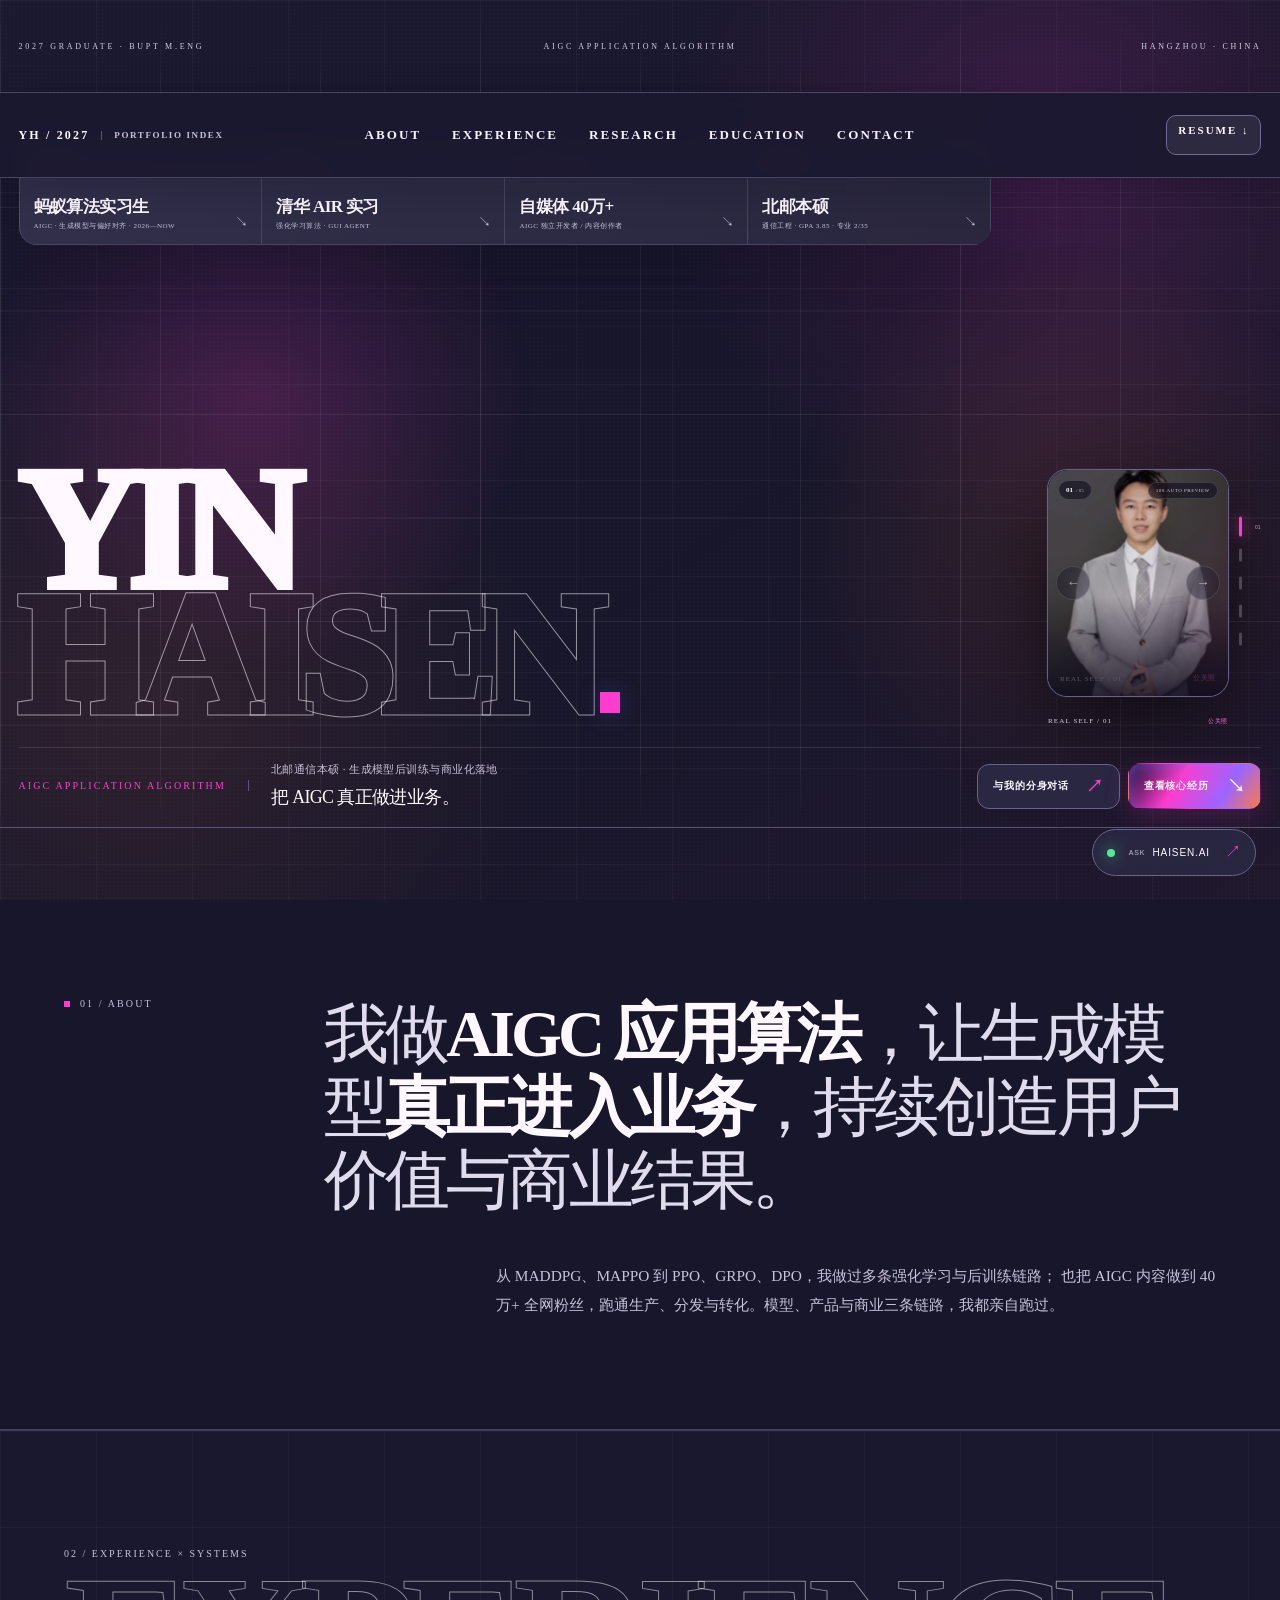
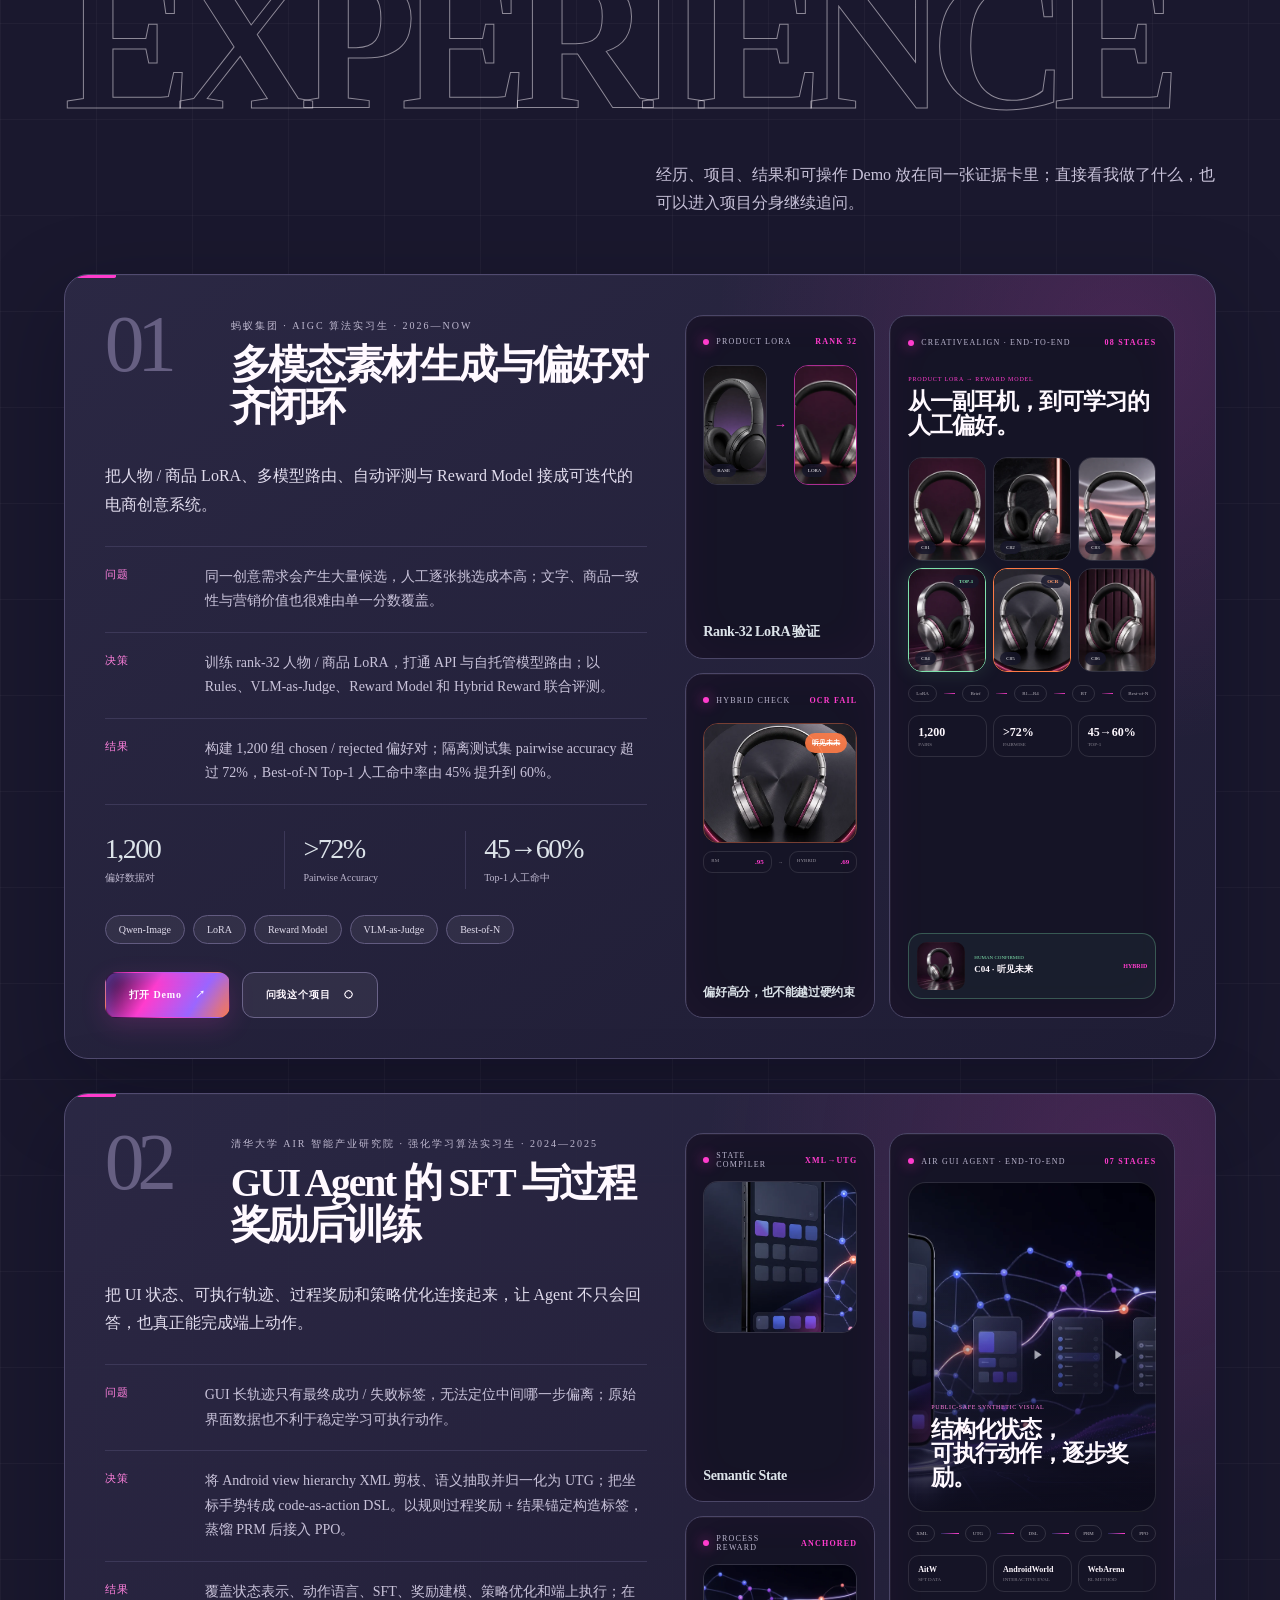
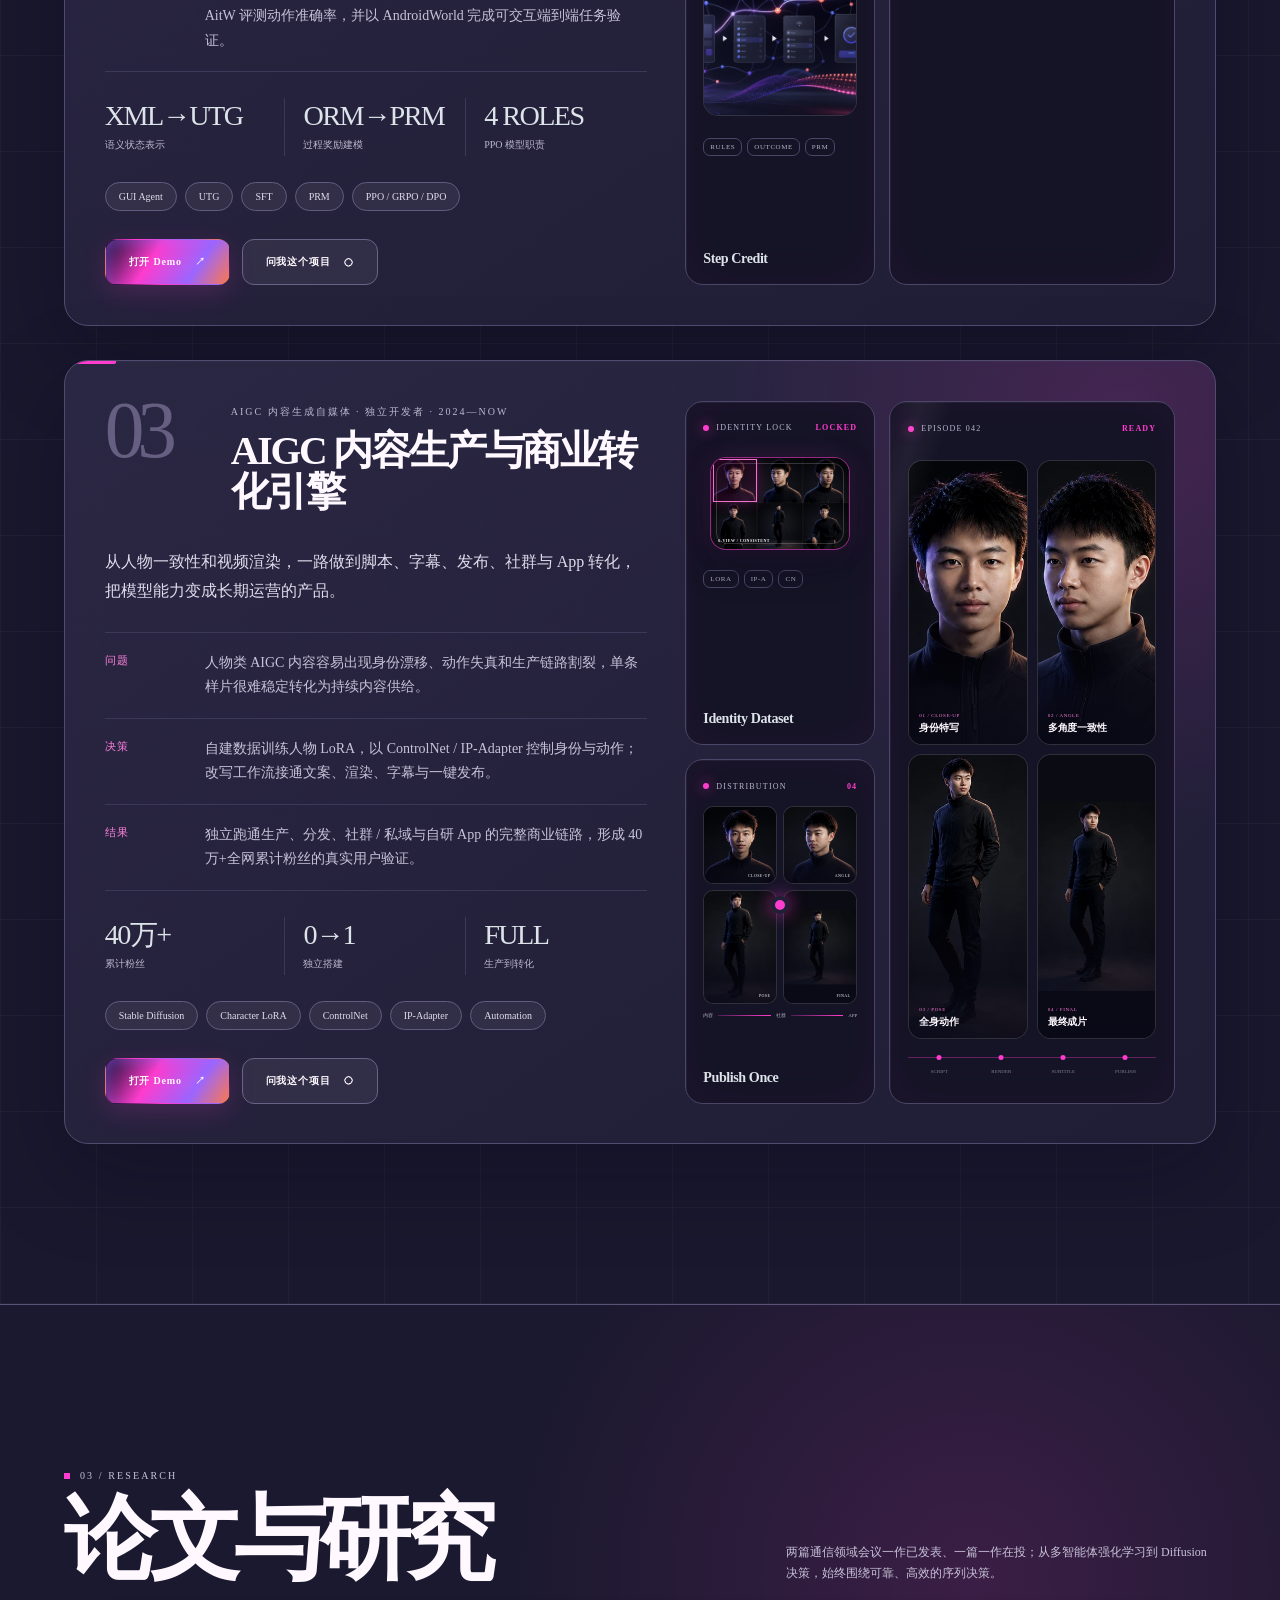
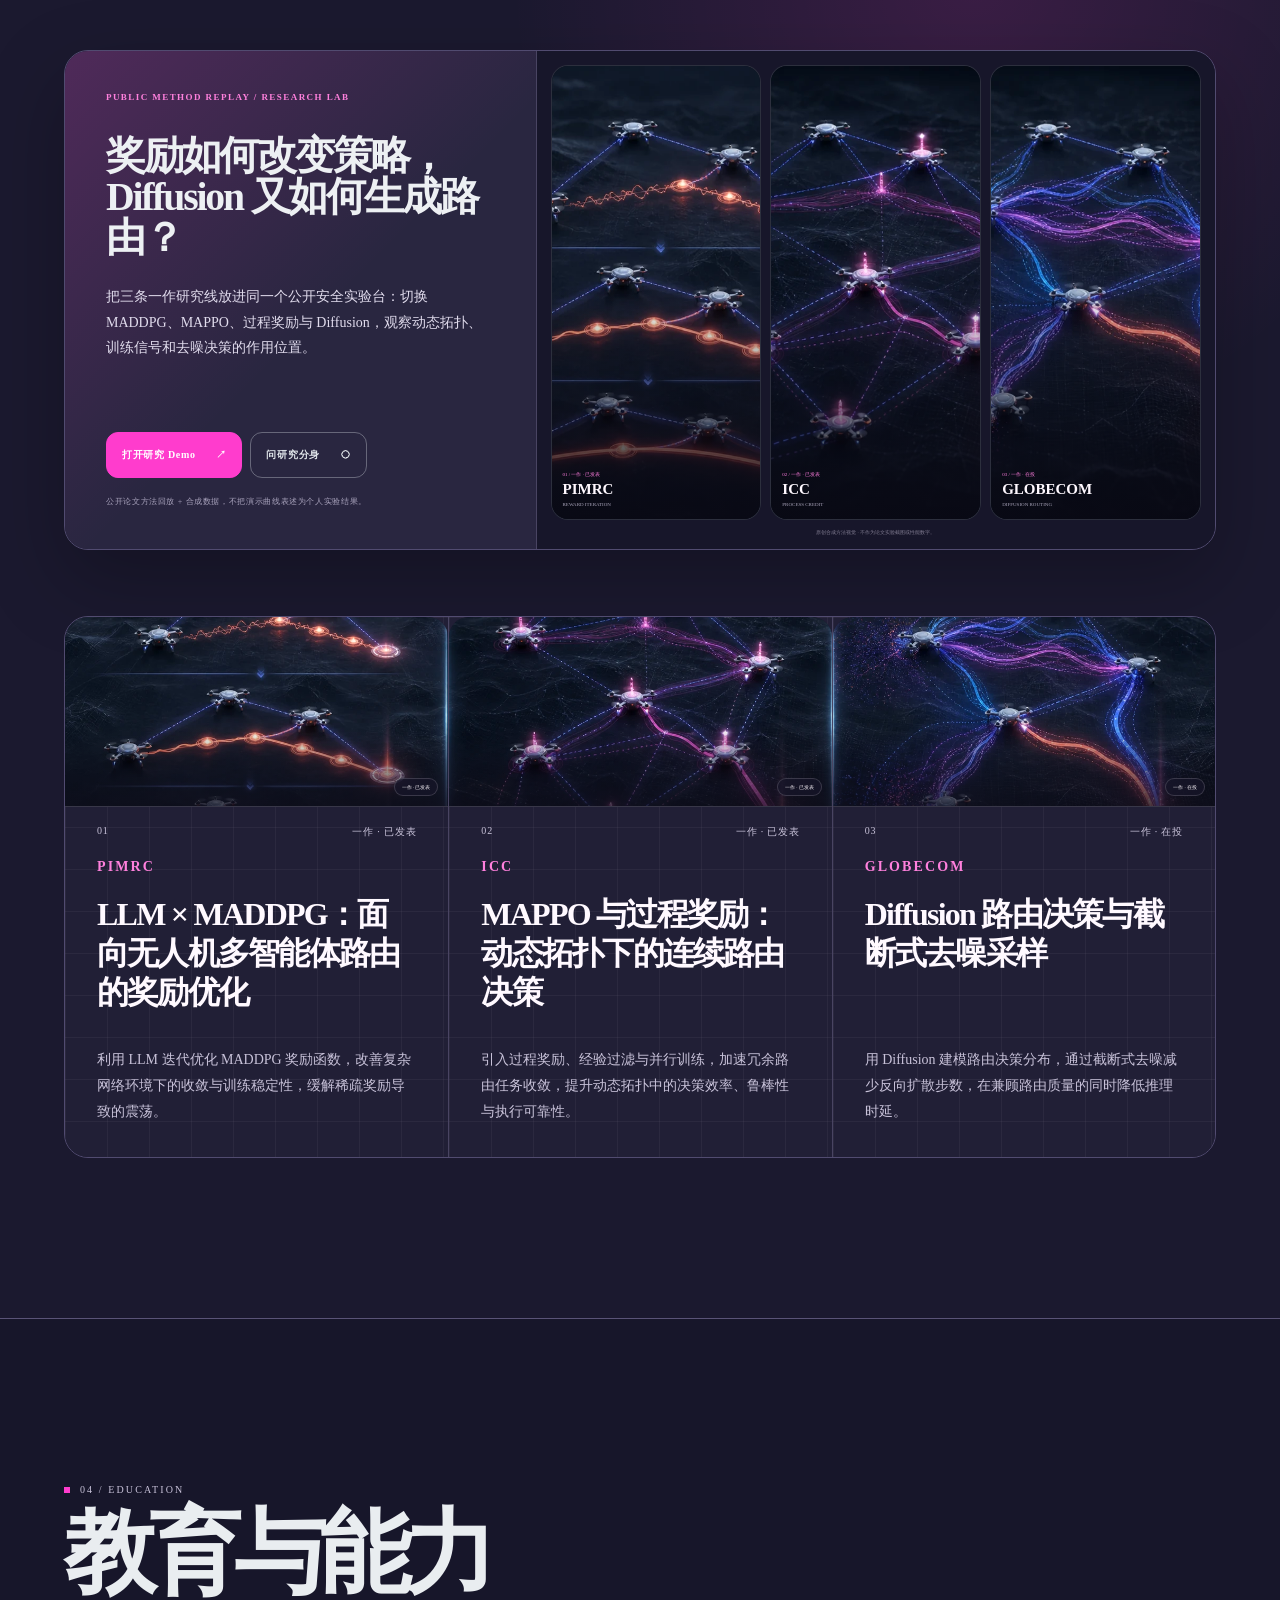
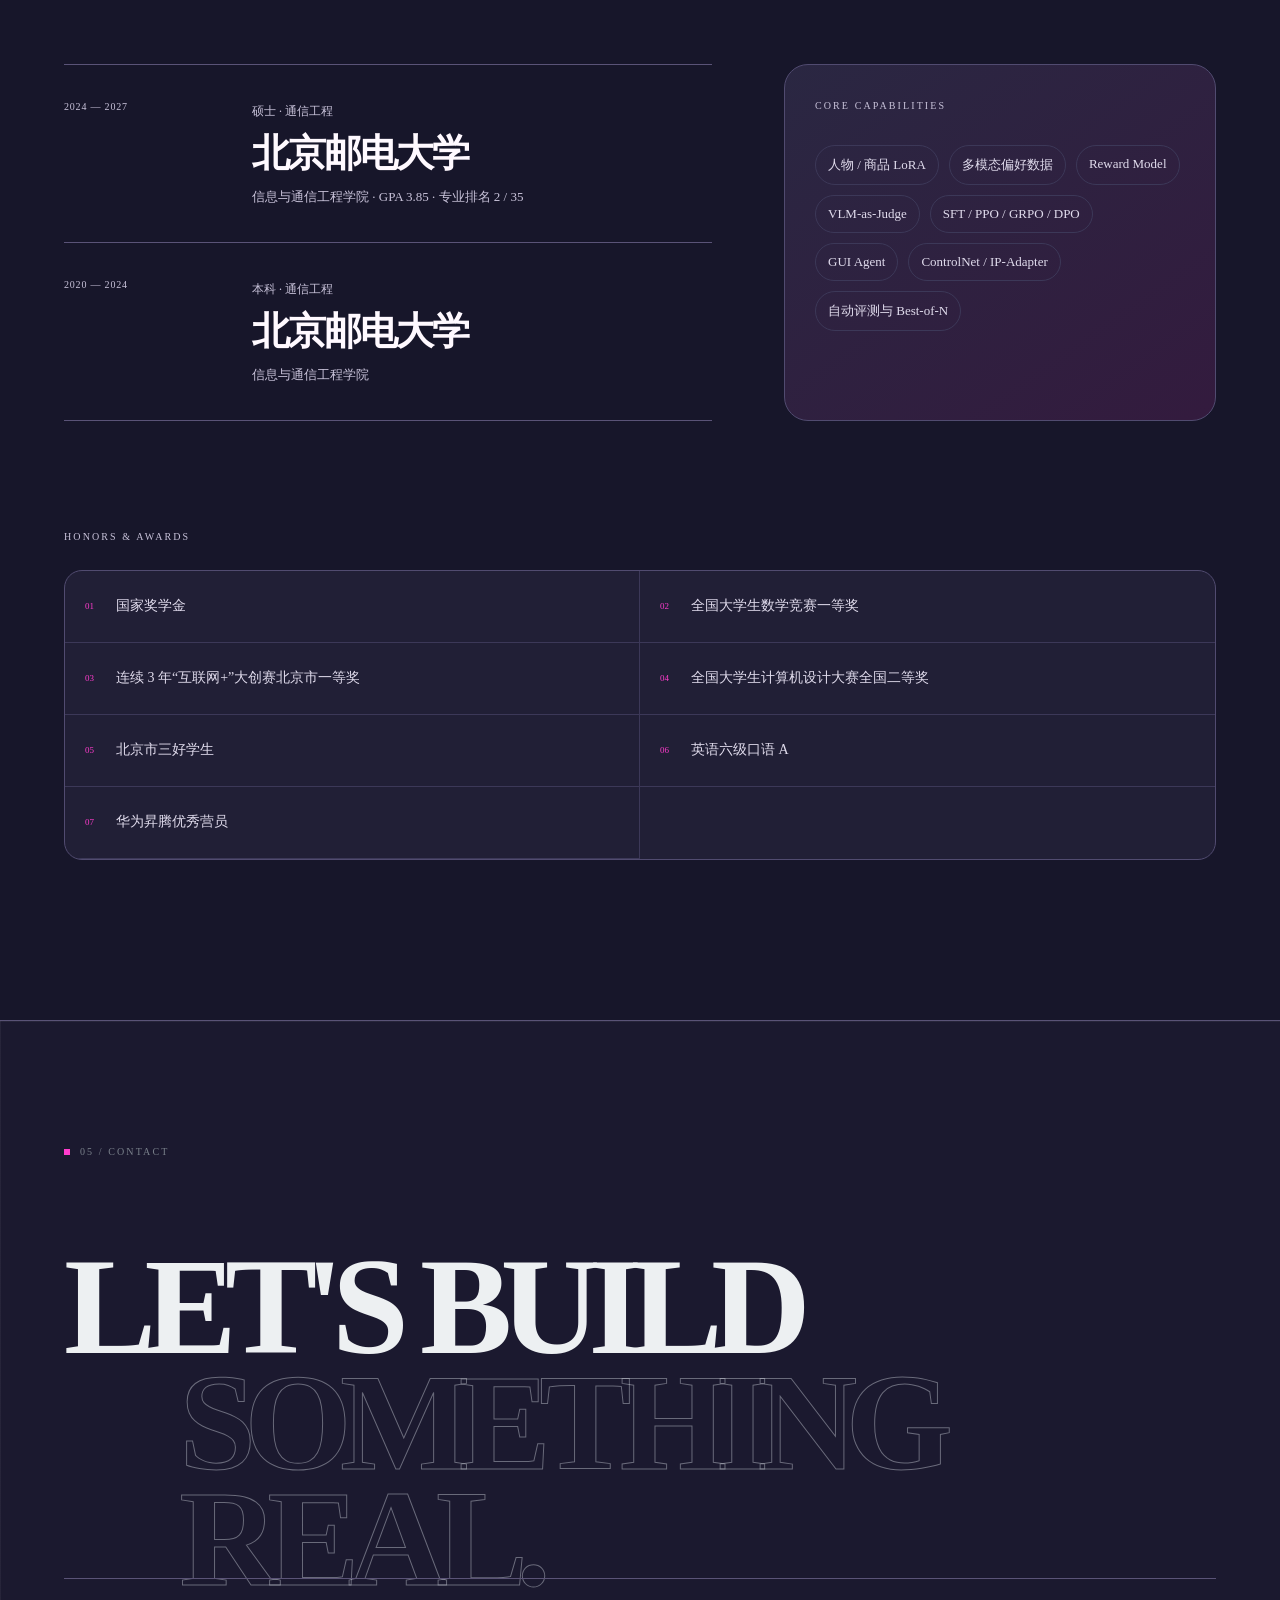
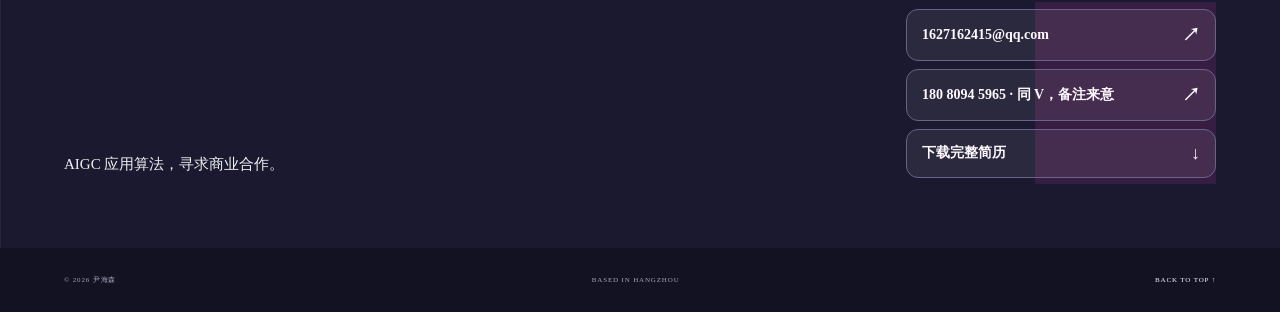
==== commit 05bde6e3: "Deploy interactive identity stage and creator demo frames" ====
--- a/index.html
+++ b/index.html
@@ -1,4 +1,4 @@
-<!DOCTYPE html><html lang="zh-CN"><head><meta charSet="utf-8"/><meta name="viewport" content="width=device-width, initial-scale=1"/><link rel="preload" href="/profile/pr-portrait-v1.webp" as="image" fetchPriority="high"/><link rel="preload" href="/avatar-v2.png" as="image" fetchPriority="auto"/><link rel="preload" href="/profile/bupt-graduation-v1.webp" as="image" fetchPriority="auto"/><link rel="preload" href="/profile/project-exhibition-v1.webp" as="image" fetchPriority="auto"/><link rel="preload" href="/profile/competition-award-v1.webp" as="image" fetchPriority="auto"/><link rel="preload" href="/demo/research/pimrc-reward.webp" as="image"/><link rel="preload" href="/demo/research/icc-process.webp" as="image"/><link rel="preload" href="/demo/research/globecom-diffusion.webp" as="image"/><link rel="stylesheet" href="/assets/index-5vSnTnNY.css" data-rsc-css-href="/assets/index-5vSnTnNY.css" data-precedence="vite-rsc/importer-resources"/><link rel="modulepreload" href="/assets/layout-segment-context-DfoFj7_V.js" crossorigin=""/><link rel="modulepreload" href="/assets/rolldown-runtime-S-ySWqyJ.js" crossorigin=""/><link rel="modulepreload" href="/assets/index-Dzu9tamP.js" crossorigin=""/><link rel="modulepreload" href="/assets/framework-CXnKph_e.js" crossorigin=""/><link rel="modulepreload" href="/assets/HaisenAI-BVHn67bn.js" crossorigin=""/><link rel="modulepreload" href="/assets/ProjectShowcase-cYw_GUKt.js" crossorigin=""/><title>尹海森 | AIGC 算法与生成系统</title><meta name="description" content="尹海森的个人网站。北京邮电大学通信工程硕士，专注 AIGC 应用算法、多模态生成、Reward Model 与强化学习后训练。"/><meta name="keywords" content="尹海森,AIGC 算法,多模态生成,Reward Model,GUI Agent,强化学习"/><meta name="author" content="尹海森"/><meta property="og:title" content="尹海森 | AIGC 算法与生成系统"/><meta property="og:description" content="从生成、评测与偏好对齐，一路走到用户和商业结果。"/><meta property="og:url" content="https://hisensen.github.io"/><meta property="og:type" content="website"/><meta property="og:locale" content="zh_CN"/><meta property="og:image" content="https://hisensen.github.io/og-dossier.png"/><meta property="og:image:width" content="1733"/><meta property="og:image:height" content="907"/><meta property="og:image:alt" content="Yin Haisen - AIGC Application Algorithm"/><meta name="twitter:card" content="summary_large_image"/><meta name="twitter:title" content="尹海森 | AIGC 算法与生成系统"/><meta name="twitter:description" content="从生成、评测与偏好对齐，一路走到用户和商业结果。"/><meta name="twitter:image" content="https://hisensen.github.io/og-dossier.png"/><script>self.__VINEXT_RSC_PARAMS__={}</script><script>self.__VINEXT_RSC_NAV__={"pathname":"/","searchParams":[]}</script><link rel="modulepreload" href="/assets/index-Dzu9tamP.js" />
+<!DOCTYPE html><html lang="zh-CN"><head><meta charSet="utf-8"/><meta name="viewport" content="width=device-width, initial-scale=1"/><link rel="preload" as="image" href="/profile/pr-portrait-v1.webp" fetchPriority="high"/><link rel="preload" as="image" href="/avatar-v2.png" fetchPriority="auto"/><link rel="preload" as="image" href="/profile/project-exhibition-v1.webp" fetchPriority="auto"/><link rel="preload" as="image" href="/profile/bupt-graduation-v1.webp" fetchPriority="auto"/><link rel="preload" as="image" href="/profile/competition-award-v1.webp" fetchPriority="auto"/><link rel="preload" as="image" href="/demo/creator/character-dataset-v1.png"/><link rel="preload" as="image" href="/demo/creator/view-01.webp"/><link rel="preload" as="image" href="/demo/creator/view-02.webp"/><link rel="preload" as="image" href="/demo/creator/view-05.webp"/><link rel="preload" as="image" href="/demo/creator/final-cover.webp"/><link rel="stylesheet" href="/assets/index-Z8LtbwbE.css" data-rsc-css-href="/assets/index-Z8LtbwbE.css" data-precedence="vite-rsc/importer-resources"/><link rel="modulepreload" href="/assets/layout-segment-context-Ck_EqKgv.js" crossorigin=""/><link rel="modulepreload" href="/assets/rolldown-runtime-S-ySWqyJ.js" crossorigin=""/><link rel="modulepreload" href="/assets/index-fb4jPWi0.js" crossorigin=""/><link rel="modulepreload" href="/assets/framework-CXnKph_e.js" crossorigin=""/><link rel="modulepreload" href="/assets/IdentityStage-bTaeque4.js" crossorigin=""/><link rel="modulepreload" href="/assets/HaisenAI-BVHn67bn.js" crossorigin=""/><link rel="modulepreload" href="/assets/ProjectShowcase-DOcQEnW-.js" crossorigin=""/><link rel="preload" href="/demo/research/pimrc-reward.webp" as="image"/><link rel="preload" href="/demo/research/icc-process.webp" as="image"/><link rel="preload" href="/demo/research/globecom-diffusion.webp" as="image"/><title>尹海森 | AIGC 算法与生成系统</title><meta name="description" content="尹海森的个人网站。北京邮电大学通信工程硕士，专注 AIGC 应用算法、多模态生成、Reward Model 与强化学习后训练。"/><meta name="keywords" content="尹海森,AIGC 算法,多模态生成,Reward Model,GUI Agent,强化学习"/><meta name="author" content="尹海森"/><meta property="og:title" content="尹海森 | AIGC 算法与生成系统"/><meta property="og:description" content="从生成、评测与偏好对齐，一路走到用户和商业结果。"/><meta property="og:url" content="https://hisensen.github.io"/><meta property="og:type" content="website"/><meta property="og:locale" content="zh_CN"/><meta property="og:image" content="https://hisensen.github.io/og-dossier.png"/><meta property="og:image:width" content="1733"/><meta property="og:image:height" content="907"/><meta property="og:image:alt" content="Yin Haisen - AIGC Application Algorithm"/><meta name="twitter:card" content="summary_large_image"/><meta name="twitter:title" content="尹海森 | AIGC 算法与生成系统"/><meta name="twitter:description" content="从生成、评测与偏好对齐，一路走到用户和商业结果。"/><meta name="twitter:image" content="https://hisensen.github.io/og-dossier.png"/><script>self.__VINEXT_RSC_PARAMS__={}</script><script>self.__VINEXT_RSC_NAV__={"pathname":"/","searchParams":[]}</script><link rel="modulepreload" href="/assets/index-fb4jPWi0.js" />
 <link rel="preload" href="/assets/_vinext_fonts/geist-8ac0455e797f/geist-ff2310f5.woff2" as="font" type="font/woff2" crossorigin />
 <link rel="preload" href="/assets/_vinext_fonts/geist-8ac0455e797f/geist-875ccdd4.woff2" as="font" type="font/woff2" crossorigin />
 <link rel="preload" href="/assets/_vinext_fonts/geist-8ac0455e797f/geist-52306abf.woff2" as="font" type="font/woff2" crossorigin />
@@ -119,4 +119,4 @@
 
 .__variable_geist_mono_1diim1n { --font-geist-mono: 'Geist Mono', sans-serif; }
 </style>
-<meta name="github-pages-build" content="static-vinext-export"/></head><body class="__variable_geist_0tvmz3h __variable_geist_mono_1diim1n"><a class="skip-link" href="#content">跳到主要内容</a><div class="ambient" aria-hidden="true"><span class="ambient__orb ambient__orb--violet"></span><span class="ambient__orb ambient__orb--ember"></span><span class="ambient__grain"></span></div><header class="site-header"><a class="brand" href="#top" aria-label="返回首页"><span>YH / 2027</span><small>PORTFOLIO INDEX</small></a><nav class="desktop-nav" aria-label="页面导航"><a href="#about">ABOUT</a><a href="#experience">EXPERIENCE</a><a href="#research">RESEARCH</a><a href="#education">EDUCATION</a><a href="#contact">CONTACT</a></nav><a class="header-resume" href="/yin-haisen-resume.pdf" download="尹海森-简历.pdf" aria-label="下载尹海森的简历 PDF">RESUME <span aria-hidden="true">↓</span></a></header><main id="content"><section class="hero" id="top" aria-labelledby="hero-title"><div class="hero__eyebrow"><span>2027 GRADUATE · BUPT M.ENG</span><span>AIGC APPLICATION ALGORITHM</span><span>HANGZHOU · CHINA</span></div><h1 class="hero__title" id="hero-title" aria-label="尹海森"><span>YIN</span><span class="hero__title-outline">HAISEN<i aria-hidden="true"></i></span></h1><div class="hero__portrait-wrap"><div class="hero__portrait-glow"></div><div class="hero__identity-reel" aria-label="尹海森真实经历与 AI 分身影像胶卷"><figure class="hero__identity-frame hero__identity-frame--1"><img class="hero__portrait" src="/profile/pr-portrait-v1.webp" alt="公关照" fetchPriority="high"/><figcaption><span>REAL SELF / 01</span><small>公关照</small></figcaption></figure><figure class="hero__identity-frame hero__identity-frame--2"><img class="hero__portrait" src="/avatar-v2.png" alt="AI 分身" fetchPriority="auto"/><figcaption><span>VIRTUAL SELF / 02</span><small>AI 分身</small></figcaption></figure><figure class="hero__identity-frame hero__identity-frame--3"><img class="hero__portrait" src="/profile/bupt-graduation-v1.webp" alt="毕业时刻" fetchPriority="auto"/><figcaption><span>BUPT / 03</span><small>毕业时刻</small></figcaption></figure><figure class="hero__identity-frame hero__identity-frame--4"><img class="hero__portrait" src="/profile/project-exhibition-v1.webp" alt="项目展会" fetchPriority="auto"/><figcaption><span>BUILD / 04</span><small>项目展会</small></figcaption></figure><figure class="hero__identity-frame hero__identity-frame--5"><img class="hero__portrait" src="/profile/competition-award-v1.webp" alt="竞赛获奖" fetchPriority="auto"/><figcaption><span>PROOF / 05</span><small>竞赛获奖</small></figcaption></figure></div><div class="hero__identity-dots" aria-hidden="true"><i></i><i></i><i></i><i></i><i></i></div><span class="hero__portrait-index">REAL ↔ VIRTUAL / 01</span></div><div class="hero__credentials" aria-label="核心身份与经历"><a href="#project-preference"><span>01 / ANT</span><strong>蚂蚁算法实习生</strong><small>AIGC · 生成模型与偏好对齐 · 2026—NOW</small><i aria-hidden="true">↘</i></a><a href="#project-agent"><span>02 / AIR</span><strong>清华 AIR 实习</strong><small>强化学习算法 · GUI Agent</small><i aria-hidden="true">↘</i></a><a href="#project-creator"><span>03 / CREATOR</span><strong>自媒体 40万+</strong><small>AIGC 独立开发者 / 内容创作者</small><i aria-hidden="true">↘</i></a><a href="#education"><span>04 / BUPT</span><strong>北邮本硕</strong><small>通信工程 · GPA 3.85 · 专业 2/35</small><i aria-hidden="true">↘</i></a></div><div class="hero__footer"><div class="hero__intro"><span class="section-kicker">AIGC APPLICATION ALGORITHM</span><p>北邮通信本硕 · 生成模型后训练与商业化落地</p><h2>把 AIGC 真正做进业务。</h2></div><div class="hero__actions"><button class="persona-cta" type="button">与我的分身对话 <span aria-hidden="true">↗</span></button><a class="primary-cta" href="#experience">查看核心经历 <span aria-hidden="true">↘</span></a></div></div><a class="scroll-cue" href="#about" aria-label="向下浏览"><span>SCROLL TO EXPLORE</span><i aria-hidden="true">↓</i></a></section><section class="statement" id="about" aria-labelledby="statement-title"><div class="section-index">01 / ABOUT</div><div class="statement__copy"><p class="statement__lead" id="statement-title">我做<strong>AIGC 应用算法</strong>，让生成模型<strong>真正进入业务</strong>，持续创造用户价值与商业结果。</p><p class="statement__support">从 MADDPG、MAPPO 到 PPO、GRPO、DPO，我做过多条强化学习与后训练链路； 也把 AIGC 内容做到 40 万+ 全网粉丝，跑通生产、分发与转化。模型、产品与商业三条链路，我都亲自跑过。</p></div></section><section class="projects section-shell" id="experience"><span class="section-anchor" id="projects" aria-hidden="true"></span><div class="project-intro"><span>02 / EXPERIENCE × SYSTEMS</span><h2>EXPERIENCE</h2><p>经历、项目、结果和可操作 Demo 放在同一张证据卡里；直接看我做了什么，也可以进入项目分身继续追问。</p></div><div class="case-stack"><article class="case-card case-card--preference" id="project-preference"><div class="case-card__story"><header class="case-card__header"><span class="case-card__index">01</span><div><span class="case-card__eyebrow">蚂蚁集团 · AIGC 算法实习生 · 2026—NOW</span><h3>多模态素材生成与偏好对齐闭环</h3></div></header><p class="case-card__summary">把人物 / 商品 LoRA、多模型路由、自动评测与 Reward Model 接成可迭代的电商创意系统。</p><div class="case-card__rows"><div><span>问题</span><p>同一创意需求会产生大量候选，人工逐张挑选成本高；文字、商品一致性与营销价值也很难由单一分数覆盖。</p></div><div><span>决策</span><p>训练 rank-32 人物 / 商品 LoRA，打通 API 与自托管模型路由；以 Rules、VLM-as-Judge、Reward Model 和 Hybrid Reward 联合评测。</p></div><div><span>结果</span><p>构建 1,200 组 chosen / rejected 偏好对；隔离测试集 pairwise accuracy 超过 72%，Best-of-N Top-1 人工命中率由 45% 提升到 60%。</p></div></div><div class="case-card__metrics" aria-label="项目关键结果"><div><strong>1,200</strong><span>偏好数据对</span></div><div><strong>&gt;72%</strong><span>Pairwise Accuracy</span></div><div><strong>45→60%</strong><span>Top-1 人工命中</span></div></div><div class="case-card__tags" aria-label="相关技术"><span>Qwen-Image</span><span>LoRA</span><span>Reward Model</span><span>VLM-as-Judge</span><span>Best-of-N</span></div><div class="case-card__actions"><a class="case-card__demo" href="/demos/preference">打开 Demo <span aria-hidden="true">↗</span></a><button class="case-card__ask" type="button">问我这个项目 <span aria-hidden="true">◯</span></button></div></div><div class="case-card__artifacts" aria-label="多模态素材生成与偏好对齐闭环演示界面预览"><div class="case-artifact case-artifact--small case-artifact--lora-proof"><div class="case-artifact__top"><i></i><span>PRODUCT LORA</span><b>RANK 32</b></div><div class="artifact-lora-compare"><span><i role="img" aria-label="通用模型耳机生成结果" style="background-image:url(/demo/headphones/base-model.webp)"></i><small>BASE</small></span><b>→</b><span class="is-result"><i role="img" aria-label="商品 LoRA 耳机生成结果" style="background-image:url(/demo/headphones/candidate-01.webp)"></i><small>LORA</small></span></div><strong>Rank-32 LoRA 验证</strong></div><div class="case-artifact case-artifact--small case-artifact--hard-fail"><div class="case-artifact__top"><i></i><span>HYBRID CHECK</span><b>OCR FAIL</b></div><div class="artifact-hard-fail__visual"><i role="img" aria-label="标题含错字的银色耳机候选 C05" style="background-image:url(/demo/headphones/candidate-05.webp)"></i><span>听见未未</span></div><div class="artifact-score-shift"><span>RM <b>.95</b></span><i>→</i><span>HYBRID <b>.69</b></span></div><strong>偏好高分，也不能越过硬约束</strong></div><div class="case-artifact case-artifact--hero case-artifact--preference-flow"><div class="case-artifact__top"><i></i><span>CREATIVEALIGN · END-TO-END</span><b>08 STAGES</b></div><div class="artifact-flow-title"><small>PRODUCT LORA → REWARD MODEL</small><strong>从一副耳机，到可学习的人工偏好。</strong></div><div class="artifact-real-candidates"><span class=""><i role="img" aria-label="银色耳机广告候选 C01" style="background-image:url(/demo/headphones/candidate-01.webp)"></i><small>C0<!-- -->1</small></span><span class=""><i role="img" aria-label="银色耳机广告候选 C02" style="background-image:url(/demo/headphones/candidate-02.webp)"></i><small>C0<!-- -->2</small></span><span class=""><i role="img" aria-label="银色耳机广告候选 C03" style="background-image:url(/demo/headphones/candidate-03.webp)"></i><small>C0<!-- -->3</small></span><span class="is-winner"><i role="img" aria-label="银色耳机广告候选 C04" style="background-image:url(/demo/headphones/candidate-04.webp)"></i><small>C0<!-- -->4</small><b>TOP-1</b></span><span class="is-fail"><i role="img" aria-label="银色耳机广告候选 C05" style="background-image:url(/demo/headphones/candidate-05.webp)"></i><small>C0<!-- -->5</small><b>OCR</b></span><span class=""><i role="img" aria-label="银色耳机广告候选 C06" style="background-image:url(/demo/headphones/candidate-06.webp)"></i><small>C0<!-- -->6</small></span></div><div class="artifact-pipeline-ribbon"><span>LoRA</span><i></i><span>Brief</span><i></i><span>R1—R4</span><i></i><span>BT</span><i></i><span>Best-of-N</span></div><div class="artifact-proof-metrics"><span><b>1,200</b> PAIRS</span><span><b>&gt;72%</b> PAIRWISE</span><span><b>45→60%</b> TOP-1</span></div><div class="artifact-final-choice"><i role="img" aria-label="最终选中的银色耳机候选 C04" style="background-image:url(/demo/headphones/candidate-04.webp)"></i><span><small>HUMAN CONFIRMED</small><strong>C04 · 听见未来</strong></span><b>HYBRID</b></div></div></div></article><article class="case-card case-card--agent" id="project-agent"><div class="case-card__story"><header class="case-card__header"><span class="case-card__index">02</span><div><span class="case-card__eyebrow">清华大学 AIR 智能产业研究院 · 强化学习算法实习生 · 2024—2025</span><h3>GUI Agent 的 SFT 与过程奖励后训练</h3></div></header><p class="case-card__summary">把 UI 状态、可执行轨迹、过程奖励和策略优化连接起来，让 Agent 不只会回答，也真正能完成端上动作。</p><div class="case-card__rows"><div><span>问题</span><p>GUI 长轨迹只有最终成功 / 失败标签，无法定位中间哪一步偏离；原始界面数据也不利于稳定学习可执行动作。</p></div><div><span>决策</span><p>将 Android view hierarchy XML 剪枝、语义抽取并归一化为 UTG；把坐标手势转成 code-as-action DSL。以规则过程奖励 + 结果锚定构造标签，蒸馏 PRM 后接入 PPO。</p></div><div><span>结果</span><p>覆盖状态表示、动作语言、SFT、奖励建模、策略优化和端上执行；在 AitW 评测动作准确率，并以 AndroidWorld 完成可交互端到端任务验证。</p></div></div><div class="case-card__metrics" aria-label="项目关键结果"><div><strong>XML→UTG</strong><span>语义状态表示</span></div><div><strong>ORM→PRM</strong><span>过程奖励建模</span></div><div><strong>4 ROLES</strong><span>PPO 模型职责</span></div></div><div class="case-card__tags" aria-label="相关技术"><span>GUI Agent</span><span>UTG</span><span>SFT</span><span>PRM</span><span>PPO / GRPO / DPO</span></div><div class="case-card__actions"><a class="case-card__demo" href="/demos/agent">打开 Demo <span aria-hidden="true">↗</span></a><button class="case-card__ask" type="button">问我这个项目 <span aria-hidden="true">◯</span></button></div></div><div class="case-card__artifacts" aria-label="GUI Agent 的 SFT 与过程奖励后训练演示界面预览"><div class="case-artifact case-artifact--small case-artifact--agent-image"><div class="case-artifact__top"><i></i><span>STATE COMPILER</span><b>XML→UTG</b></div><div class="artifact-agent-visual artifact-agent-visual--phone"><i role="img" aria-label="GUI Agent 抽象手机状态"></i></div><strong>Semantic State</strong></div><div class="case-artifact case-artifact--small case-artifact--agent-image"><div class="case-artifact__top"><i></i><span>PROCESS REWARD</span><b>ANCHORED</b></div><div class="artifact-agent-visual artifact-agent-visual--trace"><i role="img" aria-label="GUI Agent 状态图和逐步执行轨迹"></i></div><div class="artifact-chipline"><span>RULES</span><span>OUTCOME</span><span>PRM</span></div><strong>Step Credit</strong></div><div class="case-artifact case-artifact--hero case-artifact--agent-workbench"><div class="case-artifact__top"><i></i><span>AIR GUI AGENT · END-TO-END</span><b>07 STAGES</b></div><div class="artifact-agent-workbench" role="img" aria-label="GUI Agent 手机、状态图和奖励路径合成可视化"><span>PUBLIC-SAFE SYNTHETIC VISUAL</span><strong>结构化状态，<br/>可执行动作，逐步奖励。</strong></div><div class="artifact-agent-pipeline"><span>XML</span><i></i><span>UTG</span><i></i><span>DSL</span><i></i><span>PRM</span><i></i><span>PPO</span></div><div class="artifact-agent-proof"><span><b>AitW</b>SFT DATA</span><span><b>AndroidWorld</b>INTERACTIVE EVAL</span><span><b>WebArena</b>RL METHOD</span></div></div></div></article><article class="case-card case-card--creator" id="project-creator"><div class="case-card__story"><header class="case-card__header"><span class="case-card__index">03</span><div><span class="case-card__eyebrow">AIGC 内容生成自媒体 · 独立开发者 · 2024—NOW</span><h3>AIGC 内容生产与商业转化引擎</h3></div></header><p class="case-card__summary">从人物一致性和视频渲染，一路做到脚本、字幕、发布、社群与 App 转化，把模型能力变成长期运营的产品。</p><div class="case-card__rows"><div><span>问题</span><p>人物类 AIGC 内容容易出现身份漂移、动作失真和生产链路割裂，单条样片很难稳定转化为持续内容供给。</p></div><div><span>决策</span><p>自建数据训练人物 LoRA，以 ControlNet / IP-Adapter 控制身份与动作；改写工作流接通文案、渲染、字幕与一键发布。</p></div><div><span>结果</span><p>独立跑通生产、分发、社群 / 私域与自研 App 的完整商业链路，形成 40 万+全网累计粉丝的真实用户验证。</p></div></div><div class="case-card__metrics" aria-label="项目关键结果"><div><strong>40万+</strong><span>累计粉丝</span></div><div><strong>0→1</strong><span>独立搭建</span></div><div><strong>FULL</strong><span>生产到转化</span></div></div><div class="case-card__tags" aria-label="相关技术"><span>Stable Diffusion</span><span>Character LoRA</span><span>ControlNet</span><span>IP-Adapter</span><span>Automation</span></div><div class="case-card__actions"><a class="case-card__demo" href="/demos/creator">打开 Demo <span aria-hidden="true">↗</span></a><button class="case-card__ask" type="button">问我这个项目 <span aria-hidden="true">◯</span></button></div></div><div class="case-card__artifacts" aria-label="AIGC 内容生产与商业转化引擎演示界面预览"><div class="case-artifact case-artifact--small case-artifact--identity"><div class="case-artifact__top"><i></i><span>IDENTITY LOCK</span><b>LOCKED</b></div><div class="artifact-identity-photo"><img alt="尹海森公关照，作为人物一致性身份锚点" src="/profile/pr-portrait-v1.webp"/><span aria-hidden="true"></span><b>REAL IDENTITY / 01</b></div><div class="artifact-chipline"><span>LORA</span><span>IP-A</span><span>CN</span></div><strong>Identity Anchor</strong></div><div class="case-artifact case-artifact--small case-artifact--distribution"><div class="case-artifact__top"><i></i><span>DISTRIBUTION</span><b>04</b></div><div class="artifact-channel-grid"><figure class="is-portrait"><img alt="身份锚点" src="/profile/pr-portrait-v1.webp"/><figcaption>HOOK</figcaption></figure><figure class="is-exhibition"><img alt="项目展会" src="/profile/project-exhibition-v1.webp"/><figcaption>MOTION</figcaption></figure><figure class="is-graduation"><img alt="北邮毕业" src="/profile/bupt-graduation-v1.webp"/><figcaption>DETAIL</figcaption></figure><figure class="is-award"><img alt="竞赛获奖" src="/profile/competition-award-v1.webp"/><figcaption>CTA</figcaption></figure><span aria-hidden="true"></span></div><div class="artifact-channel-rail"><span>内容</span><i></i><span>社群</span><i></i><span>APP</span></div><strong>Publish Once</strong></div><div class="case-artifact case-artifact--hero case-artifact--storyboard"><div class="case-artifact__top"><i></i><span>EPISODE 042</span><b>READY</b></div><div class="artifact-story-grid artifact-story-grid--photos"><figure class="is-portrait"><img alt="身份锚点内容帧" src="/profile/pr-portrait-v1.webp"/><figcaption><small>0<!-- -->1<!-- --> / <!-- -->HOOK</small><strong>身份锚点</strong></figcaption></figure><figure class="is-exhibition"><img alt="项目展会内容帧" src="/profile/project-exhibition-v1.webp"/><figcaption><small>0<!-- -->2<!-- --> / <!-- -->MOTION</small><strong>项目展会</strong></figcaption></figure><figure class="is-graduation"><img alt="北邮毕业内容帧" src="/profile/bupt-graduation-v1.webp"/><figcaption><small>0<!-- -->3<!-- --> / <!-- -->DETAIL</small><strong>北邮毕业</strong></figcaption></figure><figure class="is-award"><img alt="竞赛获奖内容帧" src="/profile/competition-award-v1.webp"/><figcaption><small>0<!-- -->4<!-- --> / <!-- -->CTA</small><strong>竞赛获奖</strong></figcaption></figure></div><ol class="artifact-pipeline"><li>SCRIPT</li><li>RENDER</li><li>SUBTITLE</li><li>PUBLISH</li></ol></div></div></article></div></section><section class="research section-shell" id="research"><div class="section-heading section-heading--light"><div><span class="section-index">03 / RESEARCH</span><h2>论文与研究</h2></div><p>两篇通信领域会议一作已发表、一篇一作在投；从多智能体强化学习到 Diffusion 决策，始终围绕可靠、高效的序列决策。</p></div><div class="research-demo"><div class="research-demo__copy"><span>PUBLIC METHOD REPLAY / RESEARCH LAB</span><h3>奖励如何改变策略，Diffusion 又如何生成路由？</h3><p>把三条一作研究线放进同一个公开安全实验台：切换 MADDPG、MAPPO、过程奖励与 Diffusion，观察动态拓扑、训练信号和去噪决策的作用位置。</p><div><a href="/demos/research">打开研究 Demo <span aria-hidden="true">↗</span></a><button class="" type="button">问研究分身 <span aria-hidden="true">◯</span></button></div><small>公开论文方法回放 + 合成数据，不把演示曲线表述为个人实验结果。</small></div><div class="research-demo__visual research-demo__visual--generated" aria-label="三篇无人机多智能体路由论文方法预览"><article><img alt="PIMRC 路由方法原创合成可视化" src="/demo/research/pimrc-reward.webp"/><div><span>0<!-- -->1<!-- --> / <!-- -->一作 · 已发表</span><strong>PIMRC</strong><small>REWARD ITERATION</small></div></article><article><img alt="ICC 路由方法原创合成可视化" src="/demo/research/icc-process.webp"/><div><span>0<!-- -->2<!-- --> / <!-- -->一作 · 已发表</span><strong>ICC</strong><small>PROCESS CREDIT</small></div></article><article><img alt="GLOBECOM 路由方法原创合成可视化" src="/demo/research/globecom-diffusion.webp"/><div><span>0<!-- -->3<!-- --> / <!-- -->一作 · 在投</span><strong>GLOBECOM</strong><small>DIFFUSION ROUTING</small></div></article><p>原创合成方法视觉 · 不作为论文实验截图或性能数字。</p></div></div><div class="paper-grid"><article class="paper-card"><div class="paper-card__visual"><img alt="PIMRC 无人机路由研究视觉" src="/demo/research/pimrc-reward.webp"/><span>一作 · 已发表</span></div><div class="paper-card__meta"><span>01</span><span>一作 · 已发表</span></div><strong class="paper-card__venue">PIMRC</strong><h3>LLM × MADDPG：面向无人机多智能体路由的奖励优化</h3><p>利用 LLM 迭代优化 MADDPG 奖励函数，改善复杂网络环境下的收敛与训练稳定性，缓解稀疏奖励导致的震荡。</p></article><article class="paper-card"><div class="paper-card__visual"><img alt="ICC 无人机路由研究视觉" src="/demo/research/icc-process.webp"/><span>一作 · 已发表</span></div><div class="paper-card__meta"><span>02</span><span>一作 · 已发表</span></div><strong class="paper-card__venue">ICC</strong><h3>MAPPO 与过程奖励：动态拓扑下的连续路由决策</h3><p>引入过程奖励、经验过滤与并行训练，加速冗余路由任务收敛，提升动态拓扑中的决策效率、鲁棒性与执行可靠性。</p></article><article class="paper-card"><div class="paper-card__visual"><img alt="GLOBECOM 无人机路由研究视觉" src="/demo/research/globecom-diffusion.webp"/><span>一作 · 在投</span></div><div class="paper-card__meta"><span>03</span><span>一作 · 在投</span></div><strong class="paper-card__venue">GLOBECOM</strong><h3>Diffusion 路由决策与截断式去噪采样</h3><p>用 Diffusion 建模路由决策分布，通过截断式去噪减少反向扩散步数，在兼顾路由质量的同时降低推理时延。</p></article></div></section><section class="education section-shell" id="education"><div class="section-heading"><div><span class="section-index">04 / EDUCATION</span><h2>教育与能力</h2></div></div><div class="education-grid"><div class="education-timeline"><article><time>2024 — 2027</time><div><span>硕士 · 通信工程</span><h3>北京邮电大学</h3><p>信息与通信工程学院 · GPA 3.85 · 专业排名 2 / 35</p></div></article><article><time>2020 — 2024</time><div><span>本科 · 通信工程</span><h3>北京邮电大学</h3><p>信息与通信工程学院</p></div></article></div><aside class="capability-panel" aria-labelledby="capability-title"><span class="section-kicker" id="capability-title">CORE CAPABILITIES</span><div class="capability-cloud"><span>人物 / 商品 LoRA</span><span>多模态偏好数据</span><span>Reward Model</span><span>VLM-as-Judge</span><span>SFT / PPO / GRPO / DPO</span><span>GUI Agent</span><span>ControlNet / IP-Adapter</span><span>自动评测与 Best-of-N</span></div></aside></div><div class="honors"><span class="section-kicker">HONORS &amp; AWARDS</span><div class="honors__list"><span><i>01</i>国家奖学金</span><span><i>02</i>全国大学生数学竞赛一等奖</span><span><i>03</i>连续 3 年“互联网+”大创赛北京市一等奖</span><span><i>04</i>全国大学生计算机设计大赛全国二等奖</span><span><i>05</i>北京市三好学生</span><span><i>06</i>英语六级口语 A</span><span><i>07</i>华为昇腾优秀营员</span></div></div></section><section class="contact" id="contact" aria-labelledby="contact-title"><span class="section-index">05 / CONTACT</span><div class="contact__headline" id="contact-title"><span>LET&#x27;S BUILD</span><strong>SOMETHING REAL.</strong></div><div class="contact__bottom"><p>AIGC 应用算法，寻求商业合作。</p><div class="contact__links"><a href="mailto:1627162415@qq.com">1627162415@qq.com <span aria-hidden="true">↗</span></a><a href="tel:+8618080945965">180 8094 5965 · 同 V，备注来意 <span aria-hidden="true">↗</span></a><a href="/yin-haisen-resume.pdf" download="尹海森-简历.pdf">下载完整简历 <span aria-hidden="true">↓</span></a></div></div></section></main><footer class="site-footer"><span>© 2026 尹海森</span><span>BASED IN HANGZHOU</span><a href="#top">BACK TO TOP ↑</a></footer><button aria-label="打开 HAISEN.AI 数字分身" class="haisen-ai-fab" type="button"><span class="haisen-ai-fab__pulse" aria-hidden="true"></span><span><small>ASK</small>HAISEN.AI</span><b aria-hidden="true">↗</b></button><script id="_R_">import("/assets/index-Dzu9tamP.js")</script></body></html><script>self.__VINEXT_RSC_CHUNKS__=self.__VINEXT_RSC_CHUNKS__||[];self.__VINEXT_RSC_CHUNKS__.push("2:I[\"8c0f216c4604\",[],\"Children\",1]\n3:I[\"15c18cfaeeff\",[],\"LayoutSegmentProvider\",1]\n4:I[\"8c0f216c4604\",[],\"Slot\",1]\n5:I[\"593f344dc510\",[],\"RedirectBoundary\",1]\n:HL[\"/assets/index-5vSnTnNY.css\",\"style\"]\n")</script><script>self.__VINEXT_RSC_CHUNKS__=self.__VINEXT_RSC_CHUNKS__||[];self.__VINEXT_RSC_CHUNKS__.push("0:{\"__route\":\"route:/\",\"__interceptionContext\":null,\"__layoutIds\":[\"layout:/\"],\"__rootLayout\":\"/\",\"page:/\":\"$L1\",\"layout:/\":[[[[\"$\",\"link\",\"css:/assets/index-5vSnTnNY.css\",{\"rel\":\"stylesheet\",\"precedence\":\"vite-rsc/importer-resources\",\"href\":\"/assets/index-5vSnTnNY.css\",\"data-rsc-css-href\":\"/assets/index-5vSnTnNY.css\"}],\"$undefined\"],[\"$\",\"html\",null,{\"lang\":\"zh-CN\",\"children\":[\"$\",\"body\",null,{\"className\":\"__variable_geist_0tvmz3h __variable_geist_mono_1diim1n\",\"children\":[\"$\",\"$L2\",null,{}]}]}]],null],\"route:/\":[[[\"$\",\"meta\",null,{\"charSet\":\"utf-8\"}],[[\"$\",\"title\",\"0\",{\"children\":\"尹海森 | AIGC 算法与生成系统\"}],[\"$\",\"meta\",\"1\",{\"name\":\"description\",\"content\":\"尹海森的个人网站。北京邮电大学通信工程硕士，专注 AIGC 应用算法、多模态生成、Reward Model 与强化学习后训练。\"}],[\"$\",\"meta\",\"2\",{\"name\":\"keywords\",\"content\":\"尹海森,AIGC 算法,多模态生成,Reward Model,GUI Agent,强化学习\"}],[\"$\",\"meta\",\"3\",{\"name\":\"author\",\"content\":\"尹海森\"}],[\"$\",\"meta\",\"4\",{\"property\":\"og:title\",\"content\":\"尹海森 | AIGC 算法与生成系统\"}],[\"$\",\"meta\",\"5\",{\"property\":\"og:description\",\"content\":\"从生成、评测与偏好对齐，一路走到用户和商业结果。\"}],[\"$\",\"meta\",\"6\",{\"property\":\"og:url\",\"content\":\"https://hisensen.github.io\"}],[\"$\",\"meta\",\"7\",{\"property\":\"og:type\",\"content\":\"website\"}],[\"$\",\"meta\",\"8\",{\"property\":\"og:locale\",\"content\":\"zh_CN\"}],[\"$\",\"meta\",\"9\",{\"property\":\"og:image\",\"content\":\"https://hisensen.github.io/og-dossier.png\"}],[\"$\",\"meta\",\"10\",{\"property\":\"og:image:width\",\"content\":\"1733\"}],[\"$\",\"meta\",\"11\",{\"property\":\"og:image:height\",\"content\":\"907\"}],[\"$\",\"meta\",\"12\",{\"property\":\"og:image:alt\",\"content\":\"Yin Haisen - AIGC Application Algorithm\"}],[\"$\",\"meta\",\"13\",{\"name\":\"twitter:card\",\"content\":\"summary_large_image\"}],[\"$\",\"meta\",\"14\",{\"name\":\"twitter:title\",\"content\":\"尹海森 | AIGC 算法与生成系统\"}],[\"$\",\"meta\",\"15\",{\"name\":\"twitter:description\",\"content\":\"从生成、评测与偏好对齐，一路走到用户和商业结果。\"}],[\"$\",\"meta\",\"16\",{\"name\":\"twitter:image\",\"content\":\"https://hisensen.github.io/og-dossier.png\"}]],[[\"$\",\"meta\",\"0\",{\"name\":\"viewport\",\"content\":\"width=device-width, initial-scale=1\"}]]],[\"$\",\"$L3\",null,{\"segmentMap\":{\"children\":[]},\"children\":[\"$\",\"$L4\",null,{\"id\":\"layout:/\",\"parallelSlots\":\"$undefined\",\"children\":[\"$\",\"$L5\",null,{\"children\":[\"$\",\"$L3\",null,{\"segmentMap\":{\"children\":[]},\"children\":[\"$\",\"$L4\",null,{\"id\":\"page:/\"}]}]}]}]}]],\"__layoutFlags\":{\"layout:/\":\"s\"},\"__artifactCompatibility\":{\"schemaVersion\":1,\"graphVersion\":\"app-route-graph:4uhn5s1wvoptc\",\"deploymentVersion\":\"f8f99656-acbf-46af-a8e4-97a59c862cde\",\"appElementsSchemaVersion\":1,\"rscPayloadSchemaVersion\":1,\"rootBoundaryId\":\"/\",\"renderEpoch\":null}}\n")</script><script>self.__VINEXT_RSC_CHUNKS__=self.__VINEXT_RSC_CHUNKS__||[];self.__VINEXT_RSC_CHUNKS__.push(":HL[\"/profile/pr-portrait-v1.webp\",\"image\",{\"fetchPriority\":\"high\"}]\n:HL[\"/avatar-v2.png\",\"image\",{\"fetchPriority\":\"auto\"}]\n:HL[\"/profile/bupt-graduation-v1.webp\",\"image\",{\"fetchPriority\":\"auto\"}]\n:HL[\"/profile/project-exhibition-v1.webp\",\"image\",{\"fetchPriority\":\"auto\"}]\n:HL[\"/profile/competition-award-v1.webp\",\"image\",{\"fetchPriority\":\"auto\"}]\n")</script><script>self.__VINEXT_RSC_CHUNKS__=self.__VINEXT_RSC_CHUNKS__||[];self.__VINEXT_RSC_CHUNKS__.push("1:[[\"$\",\"a\",null,{\"className\":\"skip-link\",\"href\":\"#content\",\"children\":\"跳到主要内容\"}],[\"$\",\"div\",null,{\"className\":\"ambient\",\"aria-hidden\":\"true\",\"children\":[[\"$\",\"span\",null,{\"className\":\"ambient__orb ambient__orb--violet\"}],[\"$\",\"span\",null,{\"className\":\"ambient__orb ambient__orb--ember\"}],[\"$\",\"span\",null,{\"className\":\"ambient__grain\"}]]}],[\"$\",\"header\",null,{\"className\":\"site-header\",\"children\":[[\"$\",\"a\",null,{\"className\":\"brand\",\"href\":\"#top\",\"aria-label\":\"返回首页\",\"children\":[[\"$\",\"span\",null,{\"children\":\"YH / 2027\"}],[\"$\",\"small\",null,{\"children\":\"PORTFOLIO INDEX\"}]]}],[\"$\",\"nav\",null,{\"className\":\"desktop-nav\",\"aria-label\":\"页面导航\",\"children\":[[\"$\",\"a\",null,{\"href\":\"#about\",\"children\":\"ABOUT\"}],[\"$\",\"a\",null,{\"href\":\"#experience\",\"children\":\"EXPERIENCE\"}],[\"$\",\"a\",null,{\"href\":\"#research\",\"children\":\"RESEARCH\"}],[\"$\",\"a\",null,{\"href\":\"#education\",\"children\":\"EDUCATION\"}],[\"$\",\"a\",null,{\"href\":\"#contact\",\"children\":\"CONTACT\"}]]}],[\"$\",\"a\",null,{\"className\":\"header-resume\",\"href\":\"/yin-haisen-resume.pdf\",\"download\":\"尹海森-简历.pdf\",\"aria-label\":\"下载尹海森的简历 PDF\",\"children\":[\"RESUME \",[\"$\",\"span\",null,{\"aria-hidden\":\"true\",\"children\":\"↓\"}]]}]]}],[\"$\",\"main\",null,{\"id\":\"content\",\"children\":[[\"$\",\"section\",null,{\"className\":\"hero\",\"id\":\"top\",\"aria-labelledby\":\"hero-title\",\"children\":[[\"$\",\"div\",null,{\"className\":\"hero__eyebrow\",\"children\":[[\"$\",\"span\",null,{\"children\":\"2027 GRADUATE · BUPT M.ENG\"}],[\"$\",\"span\",null,{\"children\":\"AIGC APPLICATION ALGORITHM\"}],[\"$\",\"span\",null,{\"children\":\"HANGZHOU · CHINA\"}]]}],[\"$\",\"h1\",null,{\"className\":\"hero__title\",\"id\":\"hero-title\",\"aria-label\":\"尹海森\",\"children\":[[\"$\",\"span\",null,{\"children\":\"YIN\"}],[\"$\",\"span\",null,{\"className\":\"hero__title-outline\",\"children\":[\"HAISEN\",[\"$\",\"i\",null,{\"aria-hidden\":\"true\"}]]}]]}],[\"$\",\"div\",null,{\"className\":\"hero__portrait-wrap\",\"children\":[[\"$\",\"div\",null,{\"className\":\"hero__portrait-glow\"}],[\"$\",\"div\",null,{\"className\":\"hero__identity-reel\",\"aria-label\":\"尹海森真实经历与 AI 分身影像胶卷\",\"children\":[[\"$\",\"figure\",\"REAL SELF / 01\",{\"className\":\"hero__identity-frame hero__identity-frame--1\",\"children\":[[\"$\",\"img\",null,{\"className\":\"hero__portrait\",\"src\":\"/profile/pr-portrait-v1.webp\",\"alt\":\"公关照\",\"fetchPriority\":\"high\"}],[\"$\",\"figcaption\",null,{\"children\":[[\"$\",\"span\",null,{\"children\":\"REAL SELF / 01\"}],[\"$\",\"small\",null,{\"children\":\"公关照\"}]]}]]}],[\"$\",\"figure\",\"VIRTUAL SELF / 02\",{\"className\":\"hero__identity-frame hero__identity-frame--2\",\"children\":[[\"$\",\"img\",null,{\"className\":\"hero__portrait\",\"src\":\"/avatar-v2.png\",\"alt\":\"AI 分身\",\"fetchPriority\":\"auto\"}],[\"$\",\"figcaption\",null,{\"children\":[[\"$\",\"span\",null,{\"children\":\"VIRTUAL SELF / 02\"}],[\"$\",\"small\",null,{\"children\":\"AI 分身\"}]]}]]}],[\"$\",\"figure\",\"BUPT / 03\",{\"className\":\"hero__identity-frame hero__identity-frame--3\",\"children\":[[\"$\",\"img\",null,{\"className\":\"hero__portrait\",\"src\":\"/profile/bupt-graduation-v1.webp\",\"alt\":\"毕业时刻\",\"fetchPriority\":\"auto\"}],[\"$\",\"figcaption\",null,{\"children\":[[\"$\",\"span\",null,{\"children\":\"BUPT / 03\"}],[\"$\",\"small\",null,{\"children\":\"毕业时刻\"}]]}]]}],[\"$\",\"figure\",\"BUILD / 04\",{\"className\":\"hero__identity-frame hero__identity-frame--4\",\"children\":[[\"$\",\"img\",null,{\"className\":\"hero__portrait\",\"src\":\"/profile/project-exhibition-v1.webp\",\"alt\":\"项目展会\",\"fetchPriority\":\"auto\"}],[\"$\",\"figcaption\",null,{\"children\":[[\"$\",\"span\",null,{\"children\":\"BUILD / 04\"}],[\"$\",\"small\",null,{\"children\":\"项目展会\"}]]}]]}],[\"$\",\"figure\",\"PROOF / 05\",{\"className\":\"hero__identity-frame hero__identity-frame--5\",\"children\":[[\"$\",\"img\",null,{\"className\":\"hero__portrait\",\"src\":\"/profile/competition-award-v1.webp\",\"alt\":\"竞赛获奖\",\"fetchPriority\":\"auto\"}],[\"$\",\"figcaption\",null,{\"children\":[[\"$\",\"span\",null,{\"children\":\"PROOF / 05\"}],[\"$\",\"small\",null,{\"children\":\"竞赛获奖\"}]]}]]}]]}],[\"$\",\"div\",null,{\"className\":\"hero__identity-dots\",\"aria-hidden\":\"true\",\"children\":[[\"$\",\"i\",\"REAL SELF / 01\",{}],[\"$\",\"i\",\"VIRTUAL SELF / 02\",{}],[\"$\",\"i\",\"BUPT / 03\",{}],[\"$\",\"i\",\"BUILD / 04\",{}],[\"$\",\"i\",\"PROOF / 05\",{}]]}],[\"$\",\"span\",null,{\"className\":\"hero__portrait-index\",\"children\":\"REAL ↔ VIRTUAL / 01\"}]]}],[\"$\",\"div\",null,{\"className\":\"hero__credentials\",\"aria-label\":\"核心身份与经历\",\"children\":[[\"$\",\"a\",\"01 / ANT\",{\"href\":\"#project-preference\",\"children\":[[\"$\",\"span\",null,{\"children\":\"01 / ANT\"}],[\"$\",\"strong\",null,{\"children\":\"蚂蚁算法实习生\"}],[\"$\",\"small\",null,{\"children\":\"AIGC · 生成模型与偏好对齐 · 2026—NOW\"}],[\"$\",\"i\",null,{\"aria-hidden\":\"true\",\"children\":\"↘\"}]]}],[\"$\",\"a\",\"02 / AIR\",{\"href\":\"#project-agent\",\"children\":[[\"$\",\"span\",null,{\"children\":\"02 / AIR\"}],[\"$\",\"strong\",null,{\"children\":\"清华 AIR 实习\"}],[\"$\",\"small\",null,{\"children\":\"强化学习算法 · GUI Agent\"}],[\"$\",\"i\",null,{\"aria-hidden\":\"true\",\"children\":\"↘\"}]]}],[\"$\",\"a\",\"03 / CREATOR\",{\"href\":\"#project-creator\",\"children\":[[\"$\",\"span\",null,{\"children\":\"03 / CREATOR\"}],[\"$\",\"strong\",null,{\"children\":\"自媒体 40万+\"}],\"$L6\",\"$L7\"]}],\"$L8\"]}],\"$L9\",\"$La\"]}],\"$Lb\",\"$Lc\",\"$Ld\",\"$Le\",\"$Lf\"]}],\"$L10\",\"$L11\"]\n")</script><script>self.__VINEXT_RSC_CHUNKS__=self.__VINEXT_RSC_CHUNKS__||[];self.__VINEXT_RSC_CHUNKS__.push("12:I[\"e5c7cc41bcfd\",[],\"HaisenAITrigger\",1]\n13:I[\"0f0d77442fcf\",[],\"ProjectShowcase\",1]\n14:I[\"e5c7cc41bcfd\",[],\"HaisenAI\",1]\n:HL[\"/demo/research/pimrc-reward.webp\",\"image\"]\n:HL[\"/demo/research/icc-process.webp\",\"image\"]\n:HL[\"/demo/research/globecom-diffusion.webp\",\"image\"]\n6:[\"$\",\"small\",null,{\"children\":\"AIGC 独立开发者 / 内容创作者\"}]\n7:[\"$\",\"i\",null,{\"aria-hidden\":\"true\",\"children\":\"↘\"}]\n8:[\"$\",\"a\",\"04 / BUPT\",{\"href\":\"#education\",\"children\":[[\"$\",\"span\",null,{\"children\":\"04 / BUPT\"}],[\"$\",\"strong\",null,{\"children\":\"北邮本硕\"}],[\"$\",\"small\",null,{\"children\":\"通信工程 · GPA 3.85 · 专业 2/35\"}],[\"$\",\"i\",null,{\"aria-hidden\":\"true\",\"children\":\"↘\"}]]}]\n9:[\"$\",\"div\",null,{\"className\":\"hero__footer\",\"children\":[[\"$\",\"div\",null,{\"className\":\"hero__intro\",\"children\":[[\"$\",\"span\",null,{\"className\":\"section-kicker\",\"children\":\"AIGC APPLICATION ALGORITHM\"}],[\"$\",\"p\",null,{\"children\":\"北邮通信本硕 · 生成模型后训练与商业化落地\"}],[\"$\",\"h2\",null,{\"children\":\"把 AIGC 真正做进业务。\"}]]}],[\"$\",\"div\",null,{\"className\":\"hero__actions\",\"children\":[[\"$\",\"$L12\",null,{\"className\":\"persona-cta\",\"children\":[\"与我的分身对话 \",[\"$\",\"span\",null,{\"aria-hidden\":\"true\",\"children\":\"↗\"}]]}],[\"$\",\"a\",null,{\"className\":\"primary-cta\",\"href\":\"#experience\",\"children\":[\"查看核心经历 \",[\"$\",\"span\",null,{\"aria-hidden\":\"true\",\"children\":\"↘\"}]]}]]}]]}]\na:[\"$\",\"a\",null,{\"className\":\"scroll-cue\",\"href\":\"#about\",\"aria-label\":\"向下浏览\",\"children\":[[\"$\",\"span\",null,{\"children\":\"SCROLL TO EXPLORE\"}],[\"$\",\"i\",null,{\"aria-hidden\":\"true\",\"children\":\"↓\"}]]}]\n")</script><script>self.__VINEXT_RSC_CHUNKS__=self.__VINEXT_RSC_CHUNKS__||[];self.__VINEXT_RSC_CHUNKS__.push("b:[\"$\",\"section\",null,{\"className\":\"statement\",\"id\":\"about\",\"aria-labelledby\":\"statement-title\",\"children\":[[\"$\",\"div\",null,{\"className\":\"section-index\",\"children\":\"01 / ABOUT\"}],[\"$\",\"div\",null,{\"className\":\"statement__copy\",\"children\":[[\"$\",\"p\",null,{\"className\":\"statement__lead\",\"id\":\"statement-title\",\"children\":[\"我做\",[\"$\",\"strong\",null,{\"children\":\"AIGC 应用算法\"}],\"，让生成模型\",[\"$\",\"strong\",null,{\"children\":\"真正进入业务\"}],\"，持续创造用户价值与商业结果。\"]}],[\"$\",\"p\",null,{\"className\":\"statement__support\",\"children\":\"从 MADDPG、MAPPO 到 PPO、GRPO、DPO，我做过多条强化学习与后训练链路； 也把 AIGC 内容做到 40 万+ 全网粉丝，跑通生产、分发与转化。模型、产品与商业三条链路，我都亲自跑过。\"}]]}]]}]\nc:[\"$\",\"$L13\",null,{}]\n")</script><script>self.__VINEXT_RSC_CHUNKS__=self.__VINEXT_RSC_CHUNKS__||[];self.__VINEXT_RSC_CHUNKS__.push("d:[\"$\",\"section\",null,{\"className\":\"research section-shell\",\"id\":\"research\",\"children\":[[\"$\",\"div\",null,{\"className\":\"section-heading section-heading--light\",\"children\":[[\"$\",\"div\",null,{\"children\":[[\"$\",\"span\",null,{\"className\":\"section-index\",\"children\":\"03 / RESEARCH\"}],[\"$\",\"h2\",null,{\"children\":\"论文与研究\"}]]}],[\"$\",\"p\",null,{\"children\":\"两篇通信领域会议一作已发表、一篇一作在投；从多智能体强化学习到 Diffusion 决策，始终围绕可靠、高效的序列决策。\"}]]}],[\"$\",\"div\",null,{\"className\":\"research-demo\",\"children\":[[\"$\",\"div\",null,{\"className\":\"research-demo__copy\",\"children\":[[\"$\",\"span\",null,{\"children\":\"PUBLIC METHOD REPLAY / RESEARCH LAB\"}],[\"$\",\"h3\",null,{\"children\":\"奖励如何改变策略，Diffusion 又如何生成路由？\"}],[\"$\",\"p\",null,{\"children\":\"把三条一作研究线放进同一个公开安全实验台：切换 MADDPG、MAPPO、过程奖励与 Diffusion，观察动态拓扑、训练信号和去噪决策的作用位置。\"}],[\"$\",\"div\",null,{\"children\":[[\"$\",\"a\",null,{\"href\":\"/demos/research\",\"children\":[\"打开研究 Demo \",[\"$\",\"span\",null,{\"aria-hidden\":\"true\",\"children\":\"↗\"}]]}],[\"$\",\"$L12\",null,{\"projectId\":\"research\",\"children\":[\"问研究分身 \",[\"$\",\"span\",null,{\"aria-hidden\":\"true\",\"children\":\"◯\"}]]}]]}],[\"$\",\"small\",null,{\"children\":\"公开论文方法回放 + 合成数据，不把演示曲线表述为个人实验结果。\"}]]}],[\"$\",\"div\",null,{\"className\":\"research-demo__visual research-demo__visual--generated\",\"aria-label\":\"三篇无人机多智能体路由论文方法预览\",\"children\":[[[\"$\",\"article\",\"PIMRC\",{\"children\":[[\"$\",\"img\",null,{\"alt\":\"PIMRC 路由方法原创合成可视化\",\"src\":\"/demo/research/pimrc-reward.webp\"}],[\"$\",\"div\",null,{\"children\":[[\"$\",\"span\",null,{\"children\":[\"0\",1,\" / \",\"一作 · 已发表\"]}],[\"$\",\"strong\",null,{\"children\":\"PIMRC\"}],[\"$\",\"small\",null,{\"children\":\"REWARD ITERATION\"}]]}]]}],[\"$\",\"article\",\"ICC\",{\"children\":[[\"$\",\"img\",null,{\"alt\":\"ICC 路由方法原创合成可视化\",\"src\":\"/demo/research/icc-process.webp\"}],[\"$\",\"div\",null,{\"children\":[[\"$\",\"span\",null,{\"children\":[\"0\",2,\" / \",\"一作 · 已发表\"]}],[\"$\",\"strong\",null,{\"children\":\"ICC\"}],[\"$\",\"small\",null,{\"children\":\"PROCESS CREDIT\"}]]}]]}],[\"$\",\"article\",\"GLOBECOM\",{\"children\":[[\"$\",\"img\",null,{\"alt\":\"GLOBECOM 路由方法原创合成可视化\",\"src\":\"/demo/research/globecom-diffusion.webp\"}],[\"$\",\"div\",null,{\"children\":[[\"$\",\"span\",null,{\"children\":[\"0\",3,\" / \",\"一作 · 在投\"]}],[\"$\",\"strong\",null,{\"children\":\"GLOBECOM\"}],[\"$\",\"small\",null,{\"children\":\"DIFFUSION ROUTING\"}]]}]]}]],[\"$\",\"p\",null,{\"children\":\"原创合成方法视觉 · 不作为论文实验截图或性能数字。\"}]]}]]}],[\"$\",\"div\",null,{\"className\":\"paper-grid\",\"children\":[[\"$\",\"article\",\"PIMRC\",{\"className\":\"paper-card\",\"children\":[[\"$\",\"div\",null,{\"className\":\"paper-card__visual\",\"children\":[[\"$\",\"img\",null,{\"alt\":\"PIMRC 无人机路由研究视觉\",\"src\":\"/demo/research/pimrc-reward.webp\"}],[\"$\",\"span\",null,{\"children\":\"一作 · 已发表\"}]]}],[\"$\",\"div\",null,{\"className\":\"paper-card__meta\",\"children\":[[\"$\",\"span\",null,{\"children\":\"01\"}],[\"$\",\"span\",null,{\"children\":\"一作 · 已发表\"}]]}],[\"$\",\"strong\",null,{\"className\":\"paper-card__venue\",\"children\":\"PIMRC\"}],[\"$\",\"h3\",null,{\"children\":\"LLM × MADDPG：面向无人机多智能体路由的奖励优化\"}],[\"$\",\"p\",null,{\"children\":\"利用 LLM 迭代优化 MADDPG 奖励函数，改善复杂网络环境下的收敛与训练稳定性，缓解稀疏奖励导致的震荡。\"}]]}],[\"$\",\"article\",\"ICC\",{\"className\":\"paper-card\",\"children\":[[\"$\",\"div\",null,{\"className\":\"paper-card__visual\",\"children\":[[\"$\",\"img\",null,{\"alt\":\"ICC 无人机路由研究视觉\",\"src\":\"/demo/research/icc-process.webp\"}],[\"$\",\"span\",null,{\"children\":\"一作 · 已发表\"}]]}],[\"$\",\"div\",null,{\"className\":\"paper-card__meta\",\"children\":[[\"$\",\"span\",null,{\"children\":\"02\"}],[\"$\",\"span\",null,{\"children\":\"一作 · 已发表\"}]]}],[\"$\",\"strong\",null,{\"className\":\"paper-card__venue\",\"children\":\"ICC\"}],[\"$\",\"h3\",null,{\"children\":\"MAPPO 与过程奖励：动态拓扑下的连续路由决策\"}],[\"$\",\"p\",null,{\"children\":\"引入过程奖励、经验过滤与并行训练，加速冗余路由任务收敛，提升动态拓扑中的决策效率、鲁棒性与执行可靠性。\"}]]}],[\"$\",\"article\",\"GLOBECOM\",{\"className\":\"paper-card\",\"children\":[[\"$\",\"div\",null,{\"className\":\"paper-card__visual\",\"children\":[[\"$\",\"img\",null,{\"alt\":\"GLOBECOM 无人机路由研究视觉\",\"src\":\"/demo/research/globecom-diffusion.webp\"}],[\"$\",\"span\",null,{\"children\":\"一作 · 在投\"}]]}],[\"$\",\"div\",null,{\"className\":\"paper-card__meta\",\"children\":[[\"$\",\"span\",null,{\"children\":\"03\"}],[\"$\",\"span\",null,{\"children\":\"一作 · 在投\"}]]}],[\"$\",\"strong\",null,{\"className\":\"paper-card__venue\",\"children\":\"GLOBECOM\"}],[\"$\",\"h3\",null,{\"children\":\"Diffusion 路由决策与截断式去噪采样\"}],[\"$\",\"p\",null,{\"children\":\"用 Diffusion 建模路由决策分布，通过截断式去噪减少反向扩散步数，在兼顾路由质量的同时降低推理时延。\"}]]}]]}]]}]\n")</script><script>self.__VINEXT_RSC_CHUNKS__=self.__VINEXT_RSC_CHUNKS__||[];self.__VINEXT_RSC_CHUNKS__.push("e:[\"$\",\"section\",null,{\"className\":\"education section-shell\",\"id\":\"education\",\"children\":[[\"$\",\"div\",null,{\"className\":\"section-heading\",\"children\":[\"$\",\"div\",null,{\"children\":[[\"$\",\"span\",null,{\"className\":\"section-index\",\"children\":\"04 / EDUCATION\"}],[\"$\",\"h2\",null,{\"children\":\"教育与能力\"}]]}]}],[\"$\",\"div\",null,{\"className\":\"education-grid\",\"children\":[[\"$\",\"div\",null,{\"className\":\"education-timeline\",\"children\":[[\"$\",\"article\",null,{\"children\":[[\"$\",\"time\",null,{\"children\":\"2024 — 2027\"}],[\"$\",\"div\",null,{\"children\":[[\"$\",\"span\",null,{\"children\":\"硕士 · 通信工程\"}],[\"$\",\"h3\",null,{\"children\":\"北京邮电大学\"}],[\"$\",\"p\",null,{\"children\":\"信息与通信工程学院 · GPA 3.85 · 专业排名 2 / 35\"}]]}]]}],[\"$\",\"article\",null,{\"children\":[[\"$\",\"time\",null,{\"children\":\"2020 — 2024\"}],[\"$\",\"div\",null,{\"children\":[[\"$\",\"span\",null,{\"children\":\"本科 · 通信工程\"}],[\"$\",\"h3\",null,{\"children\":\"北京邮电大学\"}],[\"$\",\"p\",null,{\"children\":\"信息与通信工程学院\"}]]}]]}]]}],[\"$\",\"aside\",null,{\"className\":\"capability-panel\",\"aria-labelledby\":\"capability-title\",\"children\":[[\"$\",\"span\",null,{\"className\":\"section-kicker\",\"id\":\"capability-title\",\"children\":\"CORE CAPABILITIES\"}],[\"$\",\"div\",null,{\"className\":\"capability-cloud\",\"children\":[[\"$\",\"span\",\"人物 / 商品 LoRA\",{\"children\":\"人物 / 商品 LoRA\"}],[\"$\",\"span\",\"多模态偏好数据\",{\"children\":\"多模态偏好数据\"}],[\"$\",\"span\",\"Reward Model\",{\"children\":\"Reward Model\"}],[\"$\",\"span\",\"VLM-as-Judge\",{\"children\":\"VLM-as-Judge\"}],[\"$\",\"span\",\"SFT / PPO / GRPO / DPO\",{\"children\":\"SFT / PPO / GRPO / DPO\"}],[\"$\",\"span\",\"GUI Agent\",{\"children\":\"GUI Agent\"}],[\"$\",\"span\",\"ControlNet / IP-Adapter\",{\"children\":\"ControlNet / IP-Adapter\"}],[\"$\",\"span\",\"自动评测与 Best-of-N\",{\"children\":\"自动评测与 Best-of-N\"}]]}]]}]]}],[\"$\",\"div\",null,{\"className\":\"honors\",\"children\":[[\"$\",\"span\",null,{\"className\":\"section-kicker\",\"children\":\"HONORS \u0026 AWARDS\"}],[\"$\",\"div\",null,{\"className\":\"honors__list\",\"children\":[[\"$\",\"span\",\"国家奖学金\",{\"children\":[[\"$\",\"i\",null,{\"children\":\"01\"}],\"国家奖学金\"]}],[\"$\",\"span\",\"全国大学生数学竞赛一等奖\",{\"children\":[[\"$\",\"i\",null,{\"children\":\"02\"}],\"全国大学生数学竞赛一等奖\"]}],[\"$\",\"span\",\"连续 3 年“互联网+”大创赛北京市一等奖\",{\"children\":[[\"$\",\"i\",null,{\"children\":\"03\"}],\"连续 3 年“互联网+”大创赛北京市一等奖\"]}],[\"$\",\"span\",\"全国大学生计算机设计大赛全国二等奖\",{\"children\":[[\"$\",\"i\",null,{\"children\":\"04\"}],\"全国大学生计算机设计大赛全国二等奖\"]}],[\"$\",\"span\",\"北京市三好学生\",{\"children\":[[\"$\",\"i\",null,{\"children\":\"05\"}],\"北京市三好学生\"]}],[\"$\",\"span\",\"英语六级口语 A\",{\"children\":[[\"$\",\"i\",null,{\"children\":\"06\"}],\"英语六级口语 A\"]}],[\"$\",\"span\",\"华为昇腾优秀营员\",{\"children\":[[\"$\",\"i\",null,{\"children\":\"07\"}],\"华为昇腾优秀营员\"]}]]}]]}]]}]\n")</script><script>self.__VINEXT_RSC_CHUNKS__=self.__VINEXT_RSC_CHUNKS__||[];self.__VINEXT_RSC_CHUNKS__.push("f:[\"$\",\"section\",null,{\"className\":\"contact\",\"id\":\"contact\",\"aria-labelledby\":\"contact-title\",\"children\":[[\"$\",\"span\",null,{\"className\":\"section-index\",\"children\":\"05 / CONTACT\"}],[\"$\",\"div\",null,{\"className\":\"contact__headline\",\"id\":\"contact-title\",\"children\":[[\"$\",\"span\",null,{\"children\":\"LET'S BUILD\"}],[\"$\",\"strong\",null,{\"children\":\"SOMETHING REAL.\"}]]}],[\"$\",\"div\",null,{\"className\":\"contact__bottom\",\"children\":[[\"$\",\"p\",null,{\"children\":\"AIGC 应用算法，寻求商业合作。\"}],[\"$\",\"div\",null,{\"className\":\"contact__links\",\"children\":[[\"$\",\"a\",null,{\"href\":\"mailto:1627162415@qq.com\",\"children\":[\"1627162415@qq.com \",[\"$\",\"span\",null,{\"aria-hidden\":\"true\",\"children\":\"↗\"}]]}],[\"$\",\"a\",null,{\"href\":\"tel:+8618080945965\",\"children\":[\"180 8094 5965 · 同 V，备注来意 \",[\"$\",\"span\",null,{\"aria-hidden\":\"true\",\"children\":\"↗\"}]]}],[\"$\",\"a\",null,{\"href\":\"/yin-haisen-resume.pdf\",\"download\":\"尹海森-简历.pdf\",\"children\":[\"下载完整简历 \",[\"$\",\"span\",null,{\"aria-hidden\":\"true\",\"children\":\"↓\"}]]}]]}]]}]]}]\n10:[\"$\",\"footer\",null,{\"className\":\"site-footer\",\"children\":[[\"$\",\"span\",null,{\"children\":\"© 2026 尹海森\"}],[\"$\",\"span\",null,{\"children\":\"BASED IN HANGZHOU\"}],[\"$\",\"a\",null,{\"href\":\"#top\",\"children\":\"BACK TO TOP ↑\"}]]}]\n11:[\"$\",\"$L14\",null,{}]\n")</script><script>self.__VINEXT_RSC_DONE__=true</script>+<meta name="github-pages-build" content="static-vinext-export"/></head><body class="__variable_geist_0tvmz3h __variable_geist_mono_1diim1n"><a class="skip-link" href="#content">跳到主要内容</a><div class="ambient" aria-hidden="true"><span class="ambient__orb ambient__orb--violet"></span><span class="ambient__orb ambient__orb--ember"></span><span class="ambient__grain"></span></div><header class="site-header"><a class="brand" href="#top" aria-label="返回首页"><span>YH / 2027</span><small>PORTFOLIO INDEX</small></a><nav class="desktop-nav" aria-label="页面导航"><a href="#about">ABOUT</a><a href="#experience">EXPERIENCE</a><a href="#research">RESEARCH</a><a href="#education">EDUCATION</a><a href="#contact">CONTACT</a></nav><a class="header-resume" href="/yin-haisen-resume.pdf" download="尹海森-简历.pdf" aria-label="下载尹海森的简历 PDF">RESUME <span aria-hidden="true">↓</span></a></header><main id="content"><section class="hero" id="top" aria-labelledby="hero-title"><div class="hero__eyebrow"><span>2027 GRADUATE · BUPT M.ENG</span><span>AIGC APPLICATION ALGORITHM</span><span>HANGZHOU · CHINA</span></div><h1 class="hero__title" id="hero-title" aria-label="尹海森"><span>YIN</span><span class="hero__title-outline">HAISEN<i aria-hidden="true"></i></span></h1><div aria-label="尹海森真实经历与 AI 分身可交互影像台" aria-roledescription="carousel" class="hero__portrait-wrap hero__portrait-stage hero__portrait-stage--forward" role="region" tabindex="0"><div class="hero__portrait-glow"></div><div class="hero__identity-reel"><figure aria-hidden="false" class="hero__identity-frame hero__identity-frame--1 is-active"><img class="hero__portrait" src="/profile/pr-portrait-v1.webp" alt="公关照" fetchPriority="high"/><figcaption><span>REAL SELF / 01</span><small>公关照</small></figcaption></figure><figure aria-hidden="true" class="hero__identity-frame hero__identity-frame--2 "><img class="hero__portrait" src="/avatar-v2.png" alt="AI 分身" fetchPriority="auto"/><figcaption><span>VIRTUAL SELF / 02</span><small>AI 分身</small></figcaption></figure><figure aria-hidden="true" class="hero__identity-frame hero__identity-frame--3 "><img class="hero__portrait" src="/profile/project-exhibition-v1.webp" alt="项目展会" fetchPriority="auto"/><figcaption><span>BUILD / 03</span><small>项目展会</small></figcaption></figure><figure aria-hidden="true" class="hero__identity-frame hero__identity-frame--4 "><img class="hero__portrait" src="/profile/bupt-graduation-v1.webp" alt="毕业时刻" fetchPriority="auto"/><figcaption><span>BUPT / 04</span><small>毕业时刻</small></figcaption></figure><figure aria-hidden="true" class="hero__identity-frame hero__identity-frame--5 "><img class="hero__portrait" src="/profile/competition-award-v1.webp" alt="竞赛获奖" fetchPriority="auto"/><figcaption><span>PROOF / 05</span><small>竞赛获奖</small></figcaption></figure><span class="hero__identity-scan" aria-hidden="true"></span><span class="hero__identity-counter" aria-hidden="true"><b>01</b><i>/ <!-- -->05</i></span></div><button aria-label="上一张身份影像" class="hero__identity-nav hero__identity-nav--previous" type="button"><span aria-hidden="true">←</span></button><button aria-label="下一张身份影像" class="hero__identity-nav hero__identity-nav--next" type="button"><span aria-hidden="true">→</span></button><div class="hero__identity-rail" aria-label="选择身份影像"><button aria-label="查看 公关照" aria-pressed="true" class="is-active" type="button"><i aria-hidden="true"></i><small>01</small></button><button aria-label="查看 AI 分身" aria-pressed="false" class="" type="button"><i aria-hidden="true"></i><small>02</small></button><button aria-label="查看 项目展会" aria-pressed="false" class="" type="button"><i aria-hidden="true"></i><small>03</small></button><button aria-label="查看 毕业时刻" aria-pressed="false" class="" type="button"><i aria-hidden="true"></i><small>04</small></button><button aria-label="查看 竞赛获奖" aria-pressed="false" class="" type="button"><i aria-hidden="true"></i><small>05</small></button></div><div class="hero__portrait-index" aria-live="polite"><span>REAL SELF / 01</span><small>公关照</small></div><span class="hero__identity-mode">10S AUTO PREVIEW</span></div><div class="hero__credentials" aria-label="核心身份与经历"><a href="#project-preference"><span>01 / ANT</span><strong>蚂蚁算法实习生</strong><small>AIGC · 生成模型与偏好对齐 · 2026—NOW</small><i aria-hidden="true">↘</i></a><a href="#project-agent"><span>02 / AIR</span><strong>清华 AIR 实习</strong><small>强化学习算法 · GUI Agent</small><i aria-hidden="true">↘</i></a><a href="#project-creator"><span>03 / CREATOR</span><strong>自媒体 40万+</strong><small>AIGC 独立开发者 / 内容创作者</small><i aria-hidden="true">↘</i></a><a href="#education"><span>04 / BUPT</span><strong>北邮本硕</strong><small>通信工程 · GPA 3.85 · 专业 2/35</small><i aria-hidden="true">↘</i></a></div><div class="hero__footer"><div class="hero__intro"><span class="section-kicker">AIGC APPLICATION ALGORITHM</span><p>北邮通信本硕 · 生成模型后训练与商业化落地</p><h2>把 AIGC 真正做进业务。</h2></div><div class="hero__actions"><button class="persona-cta" type="button">与我的分身对话 <span aria-hidden="true">↗</span></button><a class="primary-cta" href="#experience">查看核心经历 <span aria-hidden="true">↘</span></a></div></div><a class="scroll-cue" href="#about" aria-label="向下浏览"><span>SCROLL TO EXPLORE</span><i aria-hidden="true">↓</i></a></section><section class="statement" id="about" aria-labelledby="statement-title"><div class="section-index">01 / ABOUT</div><div class="statement__copy"><p class="statement__lead" id="statement-title">我做<strong>AIGC 应用算法</strong>，让生成模型<strong>真正进入业务</strong>，持续创造用户价值与商业结果。</p><p class="statement__support">从 MADDPG、MAPPO 到 PPO、GRPO、DPO，我做过多条强化学习与后训练链路； 也把 AIGC 内容做到 40 万+ 全网粉丝，跑通生产、分发与转化。模型、产品与商业三条链路，我都亲自跑过。</p></div></section><section class="projects section-shell" id="experience"><span class="section-anchor" id="projects" aria-hidden="true"></span><div class="project-intro"><span>02 / EXPERIENCE × SYSTEMS</span><h2>EXPERIENCE</h2><p>经历、项目、结果和可操作 Demo 放在同一张证据卡里；直接看我做了什么，也可以进入项目分身继续追问。</p></div><div class="case-stack"><article class="case-card case-card--preference" id="project-preference"><div class="case-card__story"><header class="case-card__header"><span class="case-card__index">01</span><div><span class="case-card__eyebrow">蚂蚁集团 · AIGC 算法实习生 · 2026—NOW</span><h3>多模态素材生成与偏好对齐闭环</h3></div></header><p class="case-card__summary">把人物 / 商品 LoRA、多模型路由、自动评测与 Reward Model 接成可迭代的电商创意系统。</p><div class="case-card__rows"><div><span>问题</span><p>同一创意需求会产生大量候选，人工逐张挑选成本高；文字、商品一致性与营销价值也很难由单一分数覆盖。</p></div><div><span>决策</span><p>训练 rank-32 人物 / 商品 LoRA，打通 API 与自托管模型路由；以 Rules、VLM-as-Judge、Reward Model 和 Hybrid Reward 联合评测。</p></div><div><span>结果</span><p>构建 1,200 组 chosen / rejected 偏好对；隔离测试集 pairwise accuracy 超过 72%，Best-of-N Top-1 人工命中率由 45% 提升到 60%。</p></div></div><div class="case-card__metrics" aria-label="项目关键结果"><div><strong>1,200</strong><span>偏好数据对</span></div><div><strong>&gt;72%</strong><span>Pairwise Accuracy</span></div><div><strong>45→60%</strong><span>Top-1 人工命中</span></div></div><div class="case-card__tags" aria-label="相关技术"><span>Qwen-Image</span><span>LoRA</span><span>Reward Model</span><span>VLM-as-Judge</span><span>Best-of-N</span></div><div class="case-card__actions"><a class="case-card__demo" href="/demos/preference">打开 Demo <span aria-hidden="true">↗</span></a><button class="case-card__ask" type="button">问我这个项目 <span aria-hidden="true">◯</span></button></div></div><div class="case-card__artifacts" aria-label="多模态素材生成与偏好对齐闭环演示界面预览"><div class="case-artifact case-artifact--small case-artifact--lora-proof"><div class="case-artifact__top"><i></i><span>PRODUCT LORA</span><b>RANK 32</b></div><div class="artifact-lora-compare"><span><i role="img" aria-label="通用模型耳机生成结果" style="background-image:url(/demo/headphones/base-model.webp)"></i><small>BASE</small></span><b>→</b><span class="is-result"><i role="img" aria-label="商品 LoRA 耳机生成结果" style="background-image:url(/demo/headphones/candidate-01.webp)"></i><small>LORA</small></span></div><strong>Rank-32 LoRA 验证</strong></div><div class="case-artifact case-artifact--small case-artifact--hard-fail"><div class="case-artifact__top"><i></i><span>HYBRID CHECK</span><b>OCR FAIL</b></div><div class="artifact-hard-fail__visual"><i role="img" aria-label="标题含错字的银色耳机候选 C05" style="background-image:url(/demo/headphones/candidate-05.webp)"></i><span>听见未未</span></div><div class="artifact-score-shift"><span>RM <b>.95</b></span><i>→</i><span>HYBRID <b>.69</b></span></div><strong>偏好高分，也不能越过硬约束</strong></div><div class="case-artifact case-artifact--hero case-artifact--preference-flow"><div class="case-artifact__top"><i></i><span>CREATIVEALIGN · END-TO-END</span><b>08 STAGES</b></div><div class="artifact-flow-title"><small>PRODUCT LORA → REWARD MODEL</small><strong>从一副耳机，到可学习的人工偏好。</strong></div><div class="artifact-real-candidates"><span class=""><i role="img" aria-label="银色耳机广告候选 C01" style="background-image:url(/demo/headphones/candidate-01.webp)"></i><small>C0<!-- -->1</small></span><span class=""><i role="img" aria-label="银色耳机广告候选 C02" style="background-image:url(/demo/headphones/candidate-02.webp)"></i><small>C0<!-- -->2</small></span><span class=""><i role="img" aria-label="银色耳机广告候选 C03" style="background-image:url(/demo/headphones/candidate-03.webp)"></i><small>C0<!-- -->3</small></span><span class="is-winner"><i role="img" aria-label="银色耳机广告候选 C04" style="background-image:url(/demo/headphones/candidate-04.webp)"></i><small>C0<!-- -->4</small><b>TOP-1</b></span><span class="is-fail"><i role="img" aria-label="银色耳机广告候选 C05" style="background-image:url(/demo/headphones/candidate-05.webp)"></i><small>C0<!-- -->5</small><b>OCR</b></span><span class=""><i role="img" aria-label="银色耳机广告候选 C06" style="background-image:url(/demo/headphones/candidate-06.webp)"></i><small>C0<!-- -->6</small></span></div><div class="artifact-pipeline-ribbon"><span>LoRA</span><i></i><span>Brief</span><i></i><span>R1—R4</span><i></i><span>BT</span><i></i><span>Best-of-N</span></div><div class="artifact-proof-metrics"><span><b>1,200</b> PAIRS</span><span><b>&gt;72%</b> PAIRWISE</span><span><b>45→60%</b> TOP-1</span></div><div class="artifact-final-choice"><i role="img" aria-label="最终选中的银色耳机候选 C04" style="background-image:url(/demo/headphones/candidate-04.webp)"></i><span><small>HUMAN CONFIRMED</small><strong>C04 · 听见未来</strong></span><b>HYBRID</b></div></div></div></article><article class="case-card case-card--agent" id="project-agent"><div class="case-card__story"><header class="case-card__header"><span class="case-card__index">02</span><div><span class="case-card__eyebrow">清华大学 AIR 智能产业研究院 · 强化学习算法实习生 · 2024—2025</span><h3>GUI Agent 的 SFT 与过程奖励后训练</h3></div></header><p class="case-card__summary">把 UI 状态、可执行轨迹、过程奖励和策略优化连接起来，让 Agent 不只会回答，也真正能完成端上动作。</p><div class="case-card__rows"><div><span>问题</span><p>GUI 长轨迹只有最终成功 / 失败标签，无法定位中间哪一步偏离；原始界面数据也不利于稳定学习可执行动作。</p></div><div><span>决策</span><p>将 Android view hierarchy XML 剪枝、语义抽取并归一化为 UTG；把坐标手势转成 code-as-action DSL。以规则过程奖励 + 结果锚定构造标签，蒸馏 PRM 后接入 PPO。</p></div><div><span>结果</span><p>覆盖状态表示、动作语言、SFT、奖励建模、策略优化和端上执行；在 AitW 评测动作准确率，并以 AndroidWorld 完成可交互端到端任务验证。</p></div></div><div class="case-card__metrics" aria-label="项目关键结果"><div><strong>XML→UTG</strong><span>语义状态表示</span></div><div><strong>ORM→PRM</strong><span>过程奖励建模</span></div><div><strong>4 ROLES</strong><span>PPO 模型职责</span></div></div><div class="case-card__tags" aria-label="相关技术"><span>GUI Agent</span><span>UTG</span><span>SFT</span><span>PRM</span><span>PPO / GRPO / DPO</span></div><div class="case-card__actions"><a class="case-card__demo" href="/demos/agent">打开 Demo <span aria-hidden="true">↗</span></a><button class="case-card__ask" type="button">问我这个项目 <span aria-hidden="true">◯</span></button></div></div><div class="case-card__artifacts" aria-label="GUI Agent 的 SFT 与过程奖励后训练演示界面预览"><div class="case-artifact case-artifact--small case-artifact--agent-image"><div class="case-artifact__top"><i></i><span>STATE COMPILER</span><b>XML→UTG</b></div><div class="artifact-agent-visual artifact-agent-visual--phone"><i role="img" aria-label="GUI Agent 抽象手机状态"></i></div><strong>Semantic State</strong></div><div class="case-artifact case-artifact--small case-artifact--agent-image"><div class="case-artifact__top"><i></i><span>PROCESS REWARD</span><b>ANCHORED</b></div><div class="artifact-agent-visual artifact-agent-visual--trace"><i role="img" aria-label="GUI Agent 状态图和逐步执行轨迹"></i></div><div class="artifact-chipline"><span>RULES</span><span>OUTCOME</span><span>PRM</span></div><strong>Step Credit</strong></div><div class="case-artifact case-artifact--hero case-artifact--agent-workbench"><div class="case-artifact__top"><i></i><span>AIR GUI AGENT · END-TO-END</span><b>07 STAGES</b></div><div class="artifact-agent-workbench" role="img" aria-label="GUI Agent 手机、状态图和奖励路径合成可视化"><span>PUBLIC-SAFE SYNTHETIC VISUAL</span><strong>结构化状态，<br/>可执行动作，逐步奖励。</strong></div><div class="artifact-agent-pipeline"><span>XML</span><i></i><span>UTG</span><i></i><span>DSL</span><i></i><span>PRM</span><i></i><span>PPO</span></div><div class="artifact-agent-proof"><span><b>AitW</b>SFT DATA</span><span><b>AndroidWorld</b>INTERACTIVE EVAL</span><span><b>WebArena</b>RL METHOD</span></div></div></div></article><article class="case-card case-card--creator" id="project-creator"><div class="case-card__story"><header class="case-card__header"><span class="case-card__index">03</span><div><span class="case-card__eyebrow">AIGC 内容生成自媒体 · 独立开发者 · 2024—NOW</span><h3>AIGC 内容生产与商业转化引擎</h3></div></header><p class="case-card__summary">从人物一致性和视频渲染，一路做到脚本、字幕、发布、社群与 App 转化，把模型能力变成长期运营的产品。</p><div class="case-card__rows"><div><span>问题</span><p>人物类 AIGC 内容容易出现身份漂移、动作失真和生产链路割裂，单条样片很难稳定转化为持续内容供给。</p></div><div><span>决策</span><p>自建数据训练人物 LoRA，以 ControlNet / IP-Adapter 控制身份与动作；改写工作流接通文案、渲染、字幕与一键发布。</p></div><div><span>结果</span><p>独立跑通生产、分发、社群 / 私域与自研 App 的完整商业链路，形成 40 万+全网累计粉丝的真实用户验证。</p></div></div><div class="case-card__metrics" aria-label="项目关键结果"><div><strong>40万+</strong><span>累计粉丝</span></div><div><strong>0→1</strong><span>独立搭建</span></div><div><strong>FULL</strong><span>生产到转化</span></div></div><div class="case-card__tags" aria-label="相关技术"><span>Stable Diffusion</span><span>Character LoRA</span><span>ControlNet</span><span>IP-Adapter</span><span>Automation</span></div><div class="case-card__actions"><a class="case-card__demo" href="/demos/creator">打开 Demo <span aria-hidden="true">↗</span></a><button class="case-card__ask" type="button">问我这个项目 <span aria-hidden="true">◯</span></button></div></div><div class="case-card__artifacts" aria-label="AIGC 内容生产与商业转化引擎演示界面预览"><div class="case-artifact case-artifact--small case-artifact--identity"><div class="case-artifact__top"><i></i><span>IDENTITY LOCK</span><b>LOCKED</b></div><div class="artifact-identity-photo artifact-identity-photo--dataset"><img alt="AI 虚拟人物 LoRA 六视角身份数据集" src="/demo/creator/character-dataset-v1.png"/><span aria-hidden="true"></span><b>6-VIEW / CONSISTENT</b></div><div class="artifact-chipline"><span>LORA</span><span>IP-A</span><span>CN</span></div><strong>Identity Dataset</strong></div><div class="case-artifact case-artifact--small case-artifact--distribution"><div class="case-artifact__top"><i></i><span>DISTRIBUTION</span><b>04</b></div><div class="artifact-channel-grid"><figure class="is-closeup"><img alt="身份特写" src="/demo/creator/view-01.webp"/><figcaption>CLOSE-UP</figcaption></figure><figure class="is-angle"><img alt="多角度一致性" src="/demo/creator/view-02.webp"/><figcaption>ANGLE</figcaption></figure><figure class="is-pose"><img alt="全身动作" src="/demo/creator/view-05.webp"/><figcaption>POSE</figcaption></figure><figure class="is-final"><img alt="最终成片" src="/demo/creator/final-cover.webp"/><figcaption>FINAL</figcaption></figure><span aria-hidden="true"></span></div><div class="artifact-channel-rail"><span>内容</span><i></i><span>社群</span><i></i><span>APP</span></div><strong>Publish Once</strong></div><div class="case-artifact case-artifact--hero case-artifact--storyboard"><div class="case-artifact__top"><i></i><span>EPISODE 042</span><b>READY</b></div><div class="artifact-story-grid artifact-story-grid--photos "><figure class="is-closeup "><button aria-label="放大查看身份特写" aria-pressed="false" type="button"></button><img alt="身份特写内容帧" src="/demo/creator/view-01.webp"/><figcaption><small>0<!-- -->1<!-- --> / <!-- -->CLOSE-UP</small><strong>身份特写</strong></figcaption><span class="artifact-story-action" aria-hidden="true">OPEN ↗</span></figure><figure class="is-angle "><button aria-label="放大查看多角度一致性" aria-pressed="false" type="button"></button><img alt="多角度一致性内容帧" src="/demo/creator/view-02.webp"/><figcaption><small>0<!-- -->2<!-- --> / <!-- -->ANGLE</small><strong>多角度一致性</strong></figcaption><span class="artifact-story-action" aria-hidden="true">OPEN ↗</span></figure><figure class="is-pose "><button aria-label="放大查看全身动作" aria-pressed="false" type="button"></button><img alt="全身动作内容帧" src="/demo/creator/view-05.webp"/><figcaption><small>0<!-- -->3<!-- --> / <!-- -->POSE</small><strong>全身动作</strong></figcaption><span class="artifact-story-action" aria-hidden="true">OPEN ↗</span></figure><figure class="is-final "><button aria-label="放大查看最终成片" aria-pressed="false" type="button"></button><img alt="最终成片内容帧" src="/demo/creator/final-cover.webp"/><figcaption><small>0<!-- -->4<!-- --> / <!-- -->FINAL</small><strong>最终成片</strong></figcaption><span class="artifact-story-action" aria-hidden="true">OPEN ↗</span></figure></div><ol class="artifact-pipeline"><li>SCRIPT</li><li>RENDER</li><li>SUBTITLE</li><li>PUBLISH</li></ol></div></div></article></div></section><section class="research section-shell" id="research"><div class="section-heading section-heading--light"><div><span class="section-index">03 / RESEARCH</span><h2>论文与研究</h2></div><p>两篇通信领域会议一作已发表、一篇一作在投；从多智能体强化学习到 Diffusion 决策，始终围绕可靠、高效的序列决策。</p></div><div class="research-demo"><div class="research-demo__copy"><span>PUBLIC METHOD REPLAY / RESEARCH LAB</span><h3>奖励如何改变策略，Diffusion 又如何生成路由？</h3><p>把三条一作研究线放进同一个公开安全实验台：切换 MADDPG、MAPPO、过程奖励与 Diffusion，观察动态拓扑、训练信号和去噪决策的作用位置。</p><div><a href="/demos/research">打开研究 Demo <span aria-hidden="true">↗</span></a><button class="" type="button">问研究分身 <span aria-hidden="true">◯</span></button></div><small>公开论文方法回放 + 合成数据，不把演示曲线表述为个人实验结果。</small></div><div class="research-demo__visual research-demo__visual--generated" aria-label="三篇无人机多智能体路由论文方法预览"><article><img alt="PIMRC 路由方法原创合成可视化" src="/demo/research/pimrc-reward.webp"/><div><span>0<!-- -->1<!-- --> / <!-- -->一作 · 已发表</span><strong>PIMRC</strong><small>REWARD ITERATION</small></div></article><article><img alt="ICC 路由方法原创合成可视化" src="/demo/research/icc-process.webp"/><div><span>0<!-- -->2<!-- --> / <!-- -->一作 · 已发表</span><strong>ICC</strong><small>PROCESS CREDIT</small></div></article><article><img alt="GLOBECOM 路由方法原创合成可视化" src="/demo/research/globecom-diffusion.webp"/><div><span>0<!-- -->3<!-- --> / <!-- -->一作 · 在投</span><strong>GLOBECOM</strong><small>DIFFUSION ROUTING</small></div></article><p>原创合成方法视觉 · 不作为论文实验截图或性能数字。</p></div></div><div class="paper-grid"><article class="paper-card"><div class="paper-card__visual"><img alt="PIMRC 无人机路由研究视觉" src="/demo/research/pimrc-reward.webp"/><span>一作 · 已发表</span></div><div class="paper-card__meta"><span>01</span><span>一作 · 已发表</span></div><strong class="paper-card__venue">PIMRC</strong><h3>LLM × MADDPG：面向无人机多智能体路由的奖励优化</h3><p>利用 LLM 迭代优化 MADDPG 奖励函数，改善复杂网络环境下的收敛与训练稳定性，缓解稀疏奖励导致的震荡。</p></article><article class="paper-card"><div class="paper-card__visual"><img alt="ICC 无人机路由研究视觉" src="/demo/research/icc-process.webp"/><span>一作 · 已发表</span></div><div class="paper-card__meta"><span>02</span><span>一作 · 已发表</span></div><strong class="paper-card__venue">ICC</strong><h3>MAPPO 与过程奖励：动态拓扑下的连续路由决策</h3><p>引入过程奖励、经验过滤与并行训练，加速冗余路由任务收敛，提升动态拓扑中的决策效率、鲁棒性与执行可靠性。</p></article><article class="paper-card"><div class="paper-card__visual"><img alt="GLOBECOM 无人机路由研究视觉" src="/demo/research/globecom-diffusion.webp"/><span>一作 · 在投</span></div><div class="paper-card__meta"><span>03</span><span>一作 · 在投</span></div><strong class="paper-card__venue">GLOBECOM</strong><h3>Diffusion 路由决策与截断式去噪采样</h3><p>用 Diffusion 建模路由决策分布，通过截断式去噪减少反向扩散步数，在兼顾路由质量的同时降低推理时延。</p></article></div></section><section class="education section-shell" id="education"><div class="section-heading"><div><span class="section-index">04 / EDUCATION</span><h2>教育与能力</h2></div></div><div class="education-grid"><div class="education-timeline"><article><time>2024 — 2027</time><div><span>硕士 · 通信工程</span><h3>北京邮电大学</h3><p>信息与通信工程学院 · GPA 3.85 · 专业排名 2 / 35</p></div></article><article><time>2020 — 2024</time><div><span>本科 · 通信工程</span><h3>北京邮电大学</h3><p>信息与通信工程学院</p></div></article></div><aside class="capability-panel" aria-labelledby="capability-title"><span class="section-kicker" id="capability-title">CORE CAPABILITIES</span><div class="capability-cloud"><span>人物 / 商品 LoRA</span><span>多模态偏好数据</span><span>Reward Model</span><span>VLM-as-Judge</span><span>SFT / PPO / GRPO / DPO</span><span>GUI Agent</span><span>ControlNet / IP-Adapter</span><span>自动评测与 Best-of-N</span></div></aside></div><div class="honors"><span class="section-kicker">HONORS &amp; AWARDS</span><div class="honors__list"><span><i>01</i>国家奖学金</span><span><i>02</i>全国大学生数学竞赛一等奖</span><span><i>03</i>连续 3 年“互联网+”大创赛北京市一等奖</span><span><i>04</i>全国大学生计算机设计大赛全国二等奖</span><span><i>05</i>北京市三好学生</span><span><i>06</i>英语六级口语 A</span><span><i>07</i>华为昇腾优秀营员</span></div></div></section><section class="contact" id="contact" aria-labelledby="contact-title"><span class="section-index">05 / CONTACT</span><div class="contact__headline" id="contact-title"><span>LET&#x27;S BUILD</span><strong>SOMETHING REAL.</strong></div><div class="contact__bottom"><p>AIGC 应用算法，寻求商业合作。</p><div class="contact__links"><a href="mailto:1627162415@qq.com">1627162415@qq.com <span aria-hidden="true">↗</span></a><a href="tel:+8618080945965">180 8094 5965 · 同 V，备注来意 <span aria-hidden="true">↗</span></a><a href="/yin-haisen-resume.pdf" download="尹海森-简历.pdf">下载完整简历 <span aria-hidden="true">↓</span></a></div></div></section></main><footer class="site-footer"><span>© 2026 尹海森</span><span>BASED IN HANGZHOU</span><a href="#top">BACK TO TOP ↑</a></footer><button aria-label="打开 HAISEN.AI 数字分身" class="haisen-ai-fab" type="button"><span class="haisen-ai-fab__pulse" aria-hidden="true"></span><span><small>ASK</small>HAISEN.AI</span><b aria-hidden="true">↗</b></button><script id="_R_">import("/assets/index-fb4jPWi0.js")</script></body></html><script>self.__VINEXT_RSC_CHUNKS__=self.__VINEXT_RSC_CHUNKS__||[];self.__VINEXT_RSC_CHUNKS__.push("2:I[\"8c0f216c4604\",[],\"Children\",1]\n3:I[\"15c18cfaeeff\",[],\"LayoutSegmentProvider\",1]\n4:I[\"8c0f216c4604\",[],\"Slot\",1]\n5:I[\"593f344dc510\",[],\"RedirectBoundary\",1]\n:HL[\"/assets/index-Z8LtbwbE.css\",\"style\"]\n")</script><script>self.__VINEXT_RSC_CHUNKS__=self.__VINEXT_RSC_CHUNKS__||[];self.__VINEXT_RSC_CHUNKS__.push("0:{\"__route\":\"route:/\",\"__interceptionContext\":null,\"__layoutIds\":[\"layout:/\"],\"__rootLayout\":\"/\",\"page:/\":\"$L1\",\"layout:/\":[[[[\"$\",\"link\",\"css:/assets/index-Z8LtbwbE.css\",{\"rel\":\"stylesheet\",\"precedence\":\"vite-rsc/importer-resources\",\"href\":\"/assets/index-Z8LtbwbE.css\",\"data-rsc-css-href\":\"/assets/index-Z8LtbwbE.css\"}],\"$undefined\"],[\"$\",\"html\",null,{\"lang\":\"zh-CN\",\"children\":[\"$\",\"body\",null,{\"className\":\"__variable_geist_0tvmz3h __variable_geist_mono_1diim1n\",\"children\":[\"$\",\"$L2\",null,{}]}]}]],null],\"route:/\":[[[\"$\",\"meta\",null,{\"charSet\":\"utf-8\"}],[[\"$\",\"title\",\"0\",{\"children\":\"尹海森 | AIGC 算法与生成系统\"}],[\"$\",\"meta\",\"1\",{\"name\":\"description\",\"content\":\"尹海森的个人网站。北京邮电大学通信工程硕士，专注 AIGC 应用算法、多模态生成、Reward Model 与强化学习后训练。\"}],[\"$\",\"meta\",\"2\",{\"name\":\"keywords\",\"content\":\"尹海森,AIGC 算法,多模态生成,Reward Model,GUI Agent,强化学习\"}],[\"$\",\"meta\",\"3\",{\"name\":\"author\",\"content\":\"尹海森\"}],[\"$\",\"meta\",\"4\",{\"property\":\"og:title\",\"content\":\"尹海森 | AIGC 算法与生成系统\"}],[\"$\",\"meta\",\"5\",{\"property\":\"og:description\",\"content\":\"从生成、评测与偏好对齐，一路走到用户和商业结果。\"}],[\"$\",\"meta\",\"6\",{\"property\":\"og:url\",\"content\":\"https://hisensen.github.io\"}],[\"$\",\"meta\",\"7\",{\"property\":\"og:type\",\"content\":\"website\"}],[\"$\",\"meta\",\"8\",{\"property\":\"og:locale\",\"content\":\"zh_CN\"}],[\"$\",\"meta\",\"9\",{\"property\":\"og:image\",\"content\":\"https://hisensen.github.io/og-dossier.png\"}],[\"$\",\"meta\",\"10\",{\"property\":\"og:image:width\",\"content\":\"1733\"}],[\"$\",\"meta\",\"11\",{\"property\":\"og:image:height\",\"content\":\"907\"}],[\"$\",\"meta\",\"12\",{\"property\":\"og:image:alt\",\"content\":\"Yin Haisen - AIGC Application Algorithm\"}],[\"$\",\"meta\",\"13\",{\"name\":\"twitter:card\",\"content\":\"summary_large_image\"}],[\"$\",\"meta\",\"14\",{\"name\":\"twitter:title\",\"content\":\"尹海森 | AIGC 算法与生成系统\"}],[\"$\",\"meta\",\"15\",{\"name\":\"twitter:description\",\"content\":\"从生成、评测与偏好对齐，一路走到用户和商业结果。\"}],[\"$\",\"meta\",\"16\",{\"name\":\"twitter:image\",\"content\":\"https://hisensen.github.io/og-dossier.png\"}]],[[\"$\",\"meta\",\"0\",{\"name\":\"viewport\",\"content\":\"width=device-width, initial-scale=1\"}]]],[\"$\",\"$L3\",null,{\"segmentMap\":{\"children\":[]},\"children\":[\"$\",\"$L4\",null,{\"id\":\"layout:/\",\"parallelSlots\":\"$undefined\",\"children\":[\"$\",\"$L5\",null,{\"children\":[\"$\",\"$L3\",null,{\"segmentMap\":{\"children\":[]},\"children\":[\"$\",\"$L4\",null,{\"id\":\"page:/\"}]}]}]}]}]],\"__layoutFlags\":{\"layout:/\":\"s\"},\"__artifactCompatibility\":{\"schemaVersion\":1,\"graphVersion\":\"app-route-graph:4uhn5s1wvoptc\",\"deploymentVersion\":\"6c60cea4-9c8a-4c6f-b0b7-d4a556220135\",\"appElementsSchemaVersion\":1,\"rscPayloadSchemaVersion\":1,\"rootBoundaryId\":\"/\",\"renderEpoch\":null}}\n")</script><script>self.__VINEXT_RSC_CHUNKS__=self.__VINEXT_RSC_CHUNKS__||[];self.__VINEXT_RSC_CHUNKS__.push("6:I[\"030bd949e7f5\",[],\"IdentityStage\",1]\n7:I[\"e5c7cc41bcfd\",[],\"HaisenAITrigger\",1]\n8:I[\"0f0d77442fcf\",[],\"ProjectShowcase\",1]\n")</script><script>self.__VINEXT_RSC_CHUNKS__=self.__VINEXT_RSC_CHUNKS__||[];self.__VINEXT_RSC_CHUNKS__.push("1:[[\"$\",\"a\",null,{\"className\":\"skip-link\",\"href\":\"#content\",\"children\":\"跳到主要内容\"}],[\"$\",\"div\",null,{\"className\":\"ambient\",\"aria-hidden\":\"true\",\"children\":[[\"$\",\"span\",null,{\"className\":\"ambient__orb ambient__orb--violet\"}],[\"$\",\"span\",null,{\"className\":\"ambient__orb ambient__orb--ember\"}],[\"$\",\"span\",null,{\"className\":\"ambient__grain\"}]]}],[\"$\",\"header\",null,{\"className\":\"site-header\",\"children\":[[\"$\",\"a\",null,{\"className\":\"brand\",\"href\":\"#top\",\"aria-label\":\"返回首页\",\"children\":[[\"$\",\"span\",null,{\"children\":\"YH / 2027\"}],[\"$\",\"small\",null,{\"children\":\"PORTFOLIO INDEX\"}]]}],[\"$\",\"nav\",null,{\"className\":\"desktop-nav\",\"aria-label\":\"页面导航\",\"children\":[[\"$\",\"a\",null,{\"href\":\"#about\",\"children\":\"ABOUT\"}],[\"$\",\"a\",null,{\"href\":\"#experience\",\"children\":\"EXPERIENCE\"}],[\"$\",\"a\",null,{\"href\":\"#research\",\"children\":\"RESEARCH\"}],[\"$\",\"a\",null,{\"href\":\"#education\",\"children\":\"EDUCATION\"}],[\"$\",\"a\",null,{\"href\":\"#contact\",\"children\":\"CONTACT\"}]]}],[\"$\",\"a\",null,{\"className\":\"header-resume\",\"href\":\"/yin-haisen-resume.pdf\",\"download\":\"尹海森-简历.pdf\",\"aria-label\":\"下载尹海森的简历 PDF\",\"children\":[\"RESUME \",[\"$\",\"span\",null,{\"aria-hidden\":\"true\",\"children\":\"↓\"}]]}]]}],[\"$\",\"main\",null,{\"id\":\"content\",\"children\":[[\"$\",\"section\",null,{\"className\":\"hero\",\"id\":\"top\",\"aria-labelledby\":\"hero-title\",\"children\":[[\"$\",\"div\",null,{\"className\":\"hero__eyebrow\",\"children\":[[\"$\",\"span\",null,{\"children\":\"2027 GRADUATE · BUPT M.ENG\"}],[\"$\",\"span\",null,{\"children\":\"AIGC APPLICATION ALGORITHM\"}],[\"$\",\"span\",null,{\"children\":\"HANGZHOU · CHINA\"}]]}],[\"$\",\"h1\",null,{\"className\":\"hero__title\",\"id\":\"hero-title\",\"aria-label\":\"尹海森\",\"children\":[[\"$\",\"span\",null,{\"children\":\"YIN\"}],[\"$\",\"span\",null,{\"className\":\"hero__title-outline\",\"children\":[\"HAISEN\",[\"$\",\"i\",null,{\"aria-hidden\":\"true\"}]]}]]}],[\"$\",\"$L6\",null,{}],[\"$\",\"div\",null,{\"className\":\"hero__credentials\",\"aria-label\":\"核心身份与经历\",\"children\":[[\"$\",\"a\",\"01 / ANT\",{\"href\":\"#project-preference\",\"children\":[[\"$\",\"span\",null,{\"children\":\"01 / ANT\"}],[\"$\",\"strong\",null,{\"children\":\"蚂蚁算法实习生\"}],[\"$\",\"small\",null,{\"children\":\"AIGC · 生成模型与偏好对齐 · 2026—NOW\"}],[\"$\",\"i\",null,{\"aria-hidden\":\"true\",\"children\":\"↘\"}]]}],[\"$\",\"a\",\"02 / AIR\",{\"href\":\"#project-agent\",\"children\":[[\"$\",\"span\",null,{\"children\":\"02 / AIR\"}],[\"$\",\"strong\",null,{\"children\":\"清华 AIR 实习\"}],[\"$\",\"small\",null,{\"children\":\"强化学习算法 · GUI Agent\"}],[\"$\",\"i\",null,{\"aria-hidden\":\"true\",\"children\":\"↘\"}]]}],[\"$\",\"a\",\"03 / CREATOR\",{\"href\":\"#project-creator\",\"children\":[[\"$\",\"span\",null,{\"children\":\"03 / CREATOR\"}],[\"$\",\"strong\",null,{\"children\":\"自媒体 40万+\"}],[\"$\",\"small\",null,{\"children\":\"AIGC 独立开发者 / 内容创作者\"}],[\"$\",\"i\",null,{\"aria-hidden\":\"true\",\"children\":\"↘\"}]]}],[\"$\",\"a\",\"04 / BUPT\",{\"href\":\"#education\",\"children\":[[\"$\",\"span\",null,{\"children\":\"04 / BUPT\"}],[\"$\",\"strong\",null,{\"children\":\"北邮本硕\"}],[\"$\",\"small\",null,{\"children\":\"通信工程 · GPA 3.85 · 专业 2/35\"}],[\"$\",\"i\",null,{\"aria-hidden\":\"true\",\"children\":\"↘\"}]]}]]}],[\"$\",\"div\",null,{\"className\":\"hero__footer\",\"children\":[[\"$\",\"div\",null,{\"className\":\"hero__intro\",\"children\":[[\"$\",\"span\",null,{\"className\":\"section-kicker\",\"children\":\"AIGC APPLICATION ALGORITHM\"}],[\"$\",\"p\",null,{\"children\":\"北邮通信本硕 · 生成模型后训练与商业化落地\"}],[\"$\",\"h2\",null,{\"children\":\"把 AIGC 真正做进业务。\"}]]}],[\"$\",\"div\",null,{\"className\":\"hero__actions\",\"children\":[[\"$\",\"$L7\",null,{\"className\":\"persona-cta\",\"children\":[\"与我的分身对话 \",[\"$\",\"span\",null,{\"aria-hidden\":\"true\",\"children\":\"↗\"}]]}],[\"$\",\"a\",null,{\"className\":\"primary-cta\",\"href\":\"#experience\",\"children\":[\"查看核心经历 \",[\"$\",\"span\",null,{\"aria-hidden\":\"true\",\"children\":\"↘\"}]]}]]}]]}],[\"$\",\"a\",null,{\"className\":\"scroll-cue\",\"href\":\"#about\",\"aria-label\":\"向下浏览\",\"children\":[[\"$\",\"span\",null,{\"children\":\"SCROLL TO EXPLORE\"}],[\"$\",\"i\",null,{\"aria-hidden\":\"true\",\"children\":\"↓\"}]]}]]}],[\"$\",\"section\",null,{\"className\":\"statement\",\"id\":\"about\",\"aria-labelledby\":\"statement-title\",\"children\":[[\"$\",\"div\",null,{\"className\":\"section-index\",\"children\":\"01 / ABOUT\"}],[\"$\",\"div\",null,{\"className\":\"statement__copy\",\"children\":[[\"$\",\"p\",null,{\"className\":\"statement__lead\",\"id\":\"statement-title\",\"children\":[\"我做\",[\"$\",\"strong\",null,{\"children\":\"AIGC 应用算法\"}],\"，让生成模型\",[\"$\",\"strong\",null,{\"children\":\"真正进入业务\"}],\"，持续创造用户价值与商业结果。\"]}],[\"$\",\"p\",null,{\"className\":\"statement__support\",\"children\":\"从 MADDPG、MAPPO 到 PPO、GRPO、DPO，我做过多条强化学习与后训练链路； 也把 AIGC 内容做到 40 万+ 全网粉丝，跑通生产、分发与转化。模型、产品与商业三条链路，我都亲自跑过。\"}]]}]]}],[\"$\",\"$L8\",null,{}],[\"$\",\"section\",null,{\"className\":\"research section-shell\",\"id\":\"research\",\"children\":[[\"$\",\"div\",null,{\"className\":\"section-heading section-heading--light\",\"children\":[[\"$\",\"div\",null,{\"children\":[[\"$\",\"span\",null,{\"className\":\"section-index\",\"children\":\"03 / RESEARCH\"}],[\"$\",\"h2\",null,{\"children\":\"论文与研究\"}]]}],[\"$\",\"p\",null,{\"children\":\"两篇通信领域会议一作已发表、一篇一作在投；从多智能体强化学习到 Diffusion 决策，始终围绕可靠、高效的序列决策。\"}]]}],[\"$\",\"div\",null,{\"className\":\"research-demo\",\"children\":[[\"$\",\"div\",null,{\"className\":\"research-demo__copy\",\"children\":[\"$L9\",\"$La\",\"$Lb\",\"$Lc\",\"$Ld\"]}],\"$Le\"]}],\"$Lf\"]}],\"$L10\",\"$L11\"]}],\"$L12\",\"$L13\"]\n")</script><script>self.__VINEXT_RSC_CHUNKS__=self.__VINEXT_RSC_CHUNKS__||[];self.__VINEXT_RSC_CHUNKS__.push("14:I[\"e5c7cc41bcfd\",[],\"HaisenAI\",1]\n:HL[\"/demo/research/pimrc-reward.webp\",\"image\"]\n:HL[\"/demo/research/icc-process.webp\",\"image\"]\n:HL[\"/demo/research/globecom-diffusion.webp\",\"image\"]\n9:[\"$\",\"span\",null,{\"children\":\"PUBLIC METHOD REPLAY / RESEARCH LAB\"}]\na:[\"$\",\"h3\",null,{\"children\":\"奖励如何改变策略，Diffusion 又如何生成路由？\"}]\nb:[\"$\",\"p\",null,{\"children\":\"把三条一作研究线放进同一个公开安全实验台：切换 MADDPG、MAPPO、过程奖励与 Diffusion，观察动态拓扑、训练信号和去噪决策的作用位置。\"}]\nc:[\"$\",\"div\",null,{\"children\":[[\"$\",\"a\",null,{\"href\":\"/demos/research\",\"children\":[\"打开研究 Demo \",[\"$\",\"span\",null,{\"aria-hidden\":\"true\",\"children\":\"↗\"}]]}],[\"$\",\"$L7\",null,{\"projectId\":\"research\",\"children\":[\"问研究分身 \",[\"$\",\"span\",null,{\"aria-hidden\":\"true\",\"children\":\"◯\"}]]}]]}]\nd:[\"$\",\"small\",null,{\"children\":\"公开论文方法回放 + 合成数据，不把演示曲线表述为个人实验结果。\"}]\n")</script><script>self.__VINEXT_RSC_CHUNKS__=self.__VINEXT_RSC_CHUNKS__||[];self.__VINEXT_RSC_CHUNKS__.push("e:[\"$\",\"div\",null,{\"className\":\"research-demo__visual research-demo__visual--generated\",\"aria-label\":\"三篇无人机多智能体路由论文方法预览\",\"children\":[[[\"$\",\"article\",\"PIMRC\",{\"children\":[[\"$\",\"img\",null,{\"alt\":\"PIMRC 路由方法原创合成可视化\",\"src\":\"/demo/research/pimrc-reward.webp\"}],[\"$\",\"div\",null,{\"children\":[[\"$\",\"span\",null,{\"children\":[\"0\",1,\" / \",\"一作 · 已发表\"]}],[\"$\",\"strong\",null,{\"children\":\"PIMRC\"}],[\"$\",\"small\",null,{\"children\":\"REWARD ITERATION\"}]]}]]}],[\"$\",\"article\",\"ICC\",{\"children\":[[\"$\",\"img\",null,{\"alt\":\"ICC 路由方法原创合成可视化\",\"src\":\"/demo/research/icc-process.webp\"}],[\"$\",\"div\",null,{\"children\":[[\"$\",\"span\",null,{\"children\":[\"0\",2,\" / \",\"一作 · 已发表\"]}],[\"$\",\"strong\",null,{\"children\":\"ICC\"}],[\"$\",\"small\",null,{\"children\":\"PROCESS CREDIT\"}]]}]]}],[\"$\",\"article\",\"GLOBECOM\",{\"children\":[[\"$\",\"img\",null,{\"alt\":\"GLOBECOM 路由方法原创合成可视化\",\"src\":\"/demo/research/globecom-diffusion.webp\"}],[\"$\",\"div\",null,{\"children\":[[\"$\",\"span\",null,{\"children\":[\"0\",3,\" / \",\"一作 · 在投\"]}],[\"$\",\"strong\",null,{\"children\":\"GLOBECOM\"}],[\"$\",\"small\",null,{\"children\":\"DIFFUSION ROUTING\"}]]}]]}]],[\"$\",\"p\",null,{\"children\":\"原创合成方法视觉 · 不作为论文实验截图或性能数字。\"}]]}]\n")</script><script>self.__VINEXT_RSC_CHUNKS__=self.__VINEXT_RSC_CHUNKS__||[];self.__VINEXT_RSC_CHUNKS__.push("f:[\"$\",\"div\",null,{\"className\":\"paper-grid\",\"children\":[[\"$\",\"article\",\"PIMRC\",{\"className\":\"paper-card\",\"children\":[[\"$\",\"div\",null,{\"className\":\"paper-card__visual\",\"children\":[[\"$\",\"img\",null,{\"alt\":\"PIMRC 无人机路由研究视觉\",\"src\":\"/demo/research/pimrc-reward.webp\"}],[\"$\",\"span\",null,{\"children\":\"一作 · 已发表\"}]]}],[\"$\",\"div\",null,{\"className\":\"paper-card__meta\",\"children\":[[\"$\",\"span\",null,{\"children\":\"01\"}],[\"$\",\"span\",null,{\"children\":\"一作 · 已发表\"}]]}],[\"$\",\"strong\",null,{\"className\":\"paper-card__venue\",\"children\":\"PIMRC\"}],[\"$\",\"h3\",null,{\"children\":\"LLM × MADDPG：面向无人机多智能体路由的奖励优化\"}],[\"$\",\"p\",null,{\"children\":\"利用 LLM 迭代优化 MADDPG 奖励函数，改善复杂网络环境下的收敛与训练稳定性，缓解稀疏奖励导致的震荡。\"}]]}],[\"$\",\"article\",\"ICC\",{\"className\":\"paper-card\",\"children\":[[\"$\",\"div\",null,{\"className\":\"paper-card__visual\",\"children\":[[\"$\",\"img\",null,{\"alt\":\"ICC 无人机路由研究视觉\",\"src\":\"/demo/research/icc-process.webp\"}],[\"$\",\"span\",null,{\"children\":\"一作 · 已发表\"}]]}],[\"$\",\"div\",null,{\"className\":\"paper-card__meta\",\"children\":[[\"$\",\"span\",null,{\"children\":\"02\"}],[\"$\",\"span\",null,{\"children\":\"一作 · 已发表\"}]]}],[\"$\",\"strong\",null,{\"className\":\"paper-card__venue\",\"children\":\"ICC\"}],[\"$\",\"h3\",null,{\"children\":\"MAPPO 与过程奖励：动态拓扑下的连续路由决策\"}],[\"$\",\"p\",null,{\"children\":\"引入过程奖励、经验过滤与并行训练，加速冗余路由任务收敛，提升动态拓扑中的决策效率、鲁棒性与执行可靠性。\"}]]}],[\"$\",\"article\",\"GLOBECOM\",{\"className\":\"paper-card\",\"children\":[[\"$\",\"div\",null,{\"className\":\"paper-card__visual\",\"children\":[[\"$\",\"img\",null,{\"alt\":\"GLOBECOM 无人机路由研究视觉\",\"src\":\"/demo/research/globecom-diffusion.webp\"}],[\"$\",\"span\",null,{\"children\":\"一作 · 在投\"}]]}],[\"$\",\"div\",null,{\"className\":\"paper-card__meta\",\"children\":[[\"$\",\"span\",null,{\"children\":\"03\"}],[\"$\",\"span\",null,{\"children\":\"一作 · 在投\"}]]}],[\"$\",\"strong\",null,{\"className\":\"paper-card__venue\",\"children\":\"GLOBECOM\"}],[\"$\",\"h3\",null,{\"children\":\"Diffusion 路由决策与截断式去噪采样\"}],[\"$\",\"p\",null,{\"children\":\"用 Diffusion 建模路由决策分布，通过截断式去噪减少反向扩散步数，在兼顾路由质量的同时降低推理时延。\"}]]}]]}]\n")</script><script>self.__VINEXT_RSC_CHUNKS__=self.__VINEXT_RSC_CHUNKS__||[];self.__VINEXT_RSC_CHUNKS__.push("10:[\"$\",\"section\",null,{\"className\":\"education section-shell\",\"id\":\"education\",\"children\":[[\"$\",\"div\",null,{\"className\":\"section-heading\",\"children\":[\"$\",\"div\",null,{\"children\":[[\"$\",\"span\",null,{\"className\":\"section-index\",\"children\":\"04 / EDUCATION\"}],[\"$\",\"h2\",null,{\"children\":\"教育与能力\"}]]}]}],[\"$\",\"div\",null,{\"className\":\"education-grid\",\"children\":[[\"$\",\"div\",null,{\"className\":\"education-timeline\",\"children\":[[\"$\",\"article\",null,{\"children\":[[\"$\",\"time\",null,{\"children\":\"2024 — 2027\"}],[\"$\",\"div\",null,{\"children\":[[\"$\",\"span\",null,{\"children\":\"硕士 · 通信工程\"}],[\"$\",\"h3\",null,{\"children\":\"北京邮电大学\"}],[\"$\",\"p\",null,{\"children\":\"信息与通信工程学院 · GPA 3.85 · 专业排名 2 / 35\"}]]}]]}],[\"$\",\"article\",null,{\"children\":[[\"$\",\"time\",null,{\"children\":\"2020 — 2024\"}],[\"$\",\"div\",null,{\"children\":[[\"$\",\"span\",null,{\"children\":\"本科 · 通信工程\"}],[\"$\",\"h3\",null,{\"children\":\"北京邮电大学\"}],[\"$\",\"p\",null,{\"children\":\"信息与通信工程学院\"}]]}]]}]]}],[\"$\",\"aside\",null,{\"className\":\"capability-panel\",\"aria-labelledby\":\"capability-title\",\"children\":[[\"$\",\"span\",null,{\"className\":\"section-kicker\",\"id\":\"capability-title\",\"children\":\"CORE CAPABILITIES\"}],[\"$\",\"div\",null,{\"className\":\"capability-cloud\",\"children\":[[\"$\",\"span\",\"人物 / 商品 LoRA\",{\"children\":\"人物 / 商品 LoRA\"}],[\"$\",\"span\",\"多模态偏好数据\",{\"children\":\"多模态偏好数据\"}],[\"$\",\"span\",\"Reward Model\",{\"children\":\"Reward Model\"}],[\"$\",\"span\",\"VLM-as-Judge\",{\"children\":\"VLM-as-Judge\"}],[\"$\",\"span\",\"SFT / PPO / GRPO / DPO\",{\"children\":\"SFT / PPO / GRPO / DPO\"}],[\"$\",\"span\",\"GUI Agent\",{\"children\":\"GUI Agent\"}],[\"$\",\"span\",\"ControlNet / IP-Adapter\",{\"children\":\"ControlNet / IP-Adapter\"}],[\"$\",\"span\",\"自动评测与 Best-of-N\",{\"children\":\"自动评测与 Best-of-N\"}]]}]]}]]}],[\"$\",\"div\",null,{\"className\":\"honors\",\"children\":[[\"$\",\"span\",null,{\"className\":\"section-kicker\",\"children\":\"HONORS \u0026 AWARDS\"}],[\"$\",\"div\",null,{\"className\":\"honors__list\",\"children\":[[\"$\",\"span\",\"国家奖学金\",{\"children\":[[\"$\",\"i\",null,{\"children\":\"01\"}],\"国家奖学金\"]}],[\"$\",\"span\",\"全国大学生数学竞赛一等奖\",{\"children\":[[\"$\",\"i\",null,{\"children\":\"02\"}],\"全国大学生数学竞赛一等奖\"]}],[\"$\",\"span\",\"连续 3 年“互联网+”大创赛北京市一等奖\",{\"children\":[[\"$\",\"i\",null,{\"children\":\"03\"}],\"连续 3 年“互联网+”大创赛北京市一等奖\"]}],[\"$\",\"span\",\"全国大学生计算机设计大赛全国二等奖\",{\"children\":[[\"$\",\"i\",null,{\"children\":\"04\"}],\"全国大学生计算机设计大赛全国二等奖\"]}],[\"$\",\"span\",\"北京市三好学生\",{\"children\":[[\"$\",\"i\",null,{\"children\":\"05\"}],\"北京市三好学生\"]}],[\"$\",\"span\",\"英语六级口语 A\",{\"children\":[[\"$\",\"i\",null,{\"children\":\"06\"}],\"英语六级口语 A\"]}],[\"$\",\"span\",\"华为昇腾优秀营员\",{\"children\":[[\"$\",\"i\",null,{\"children\":\"07\"}],\"华为昇腾优秀营员\"]}]]}]]}]]}]\n")</script><script>self.__VINEXT_RSC_CHUNKS__=self.__VINEXT_RSC_CHUNKS__||[];self.__VINEXT_RSC_CHUNKS__.push("11:[\"$\",\"section\",null,{\"className\":\"contact\",\"id\":\"contact\",\"aria-labelledby\":\"contact-title\",\"children\":[[\"$\",\"span\",null,{\"className\":\"section-index\",\"children\":\"05 / CONTACT\"}],[\"$\",\"div\",null,{\"className\":\"contact__headline\",\"id\":\"contact-title\",\"children\":[[\"$\",\"span\",null,{\"children\":\"LET'S BUILD\"}],[\"$\",\"strong\",null,{\"children\":\"SOMETHING REAL.\"}]]}],[\"$\",\"div\",null,{\"className\":\"contact__bottom\",\"children\":[[\"$\",\"p\",null,{\"children\":\"AIGC 应用算法，寻求商业合作。\"}],[\"$\",\"div\",null,{\"className\":\"contact__links\",\"children\":[[\"$\",\"a\",null,{\"href\":\"mailto:1627162415@qq.com\",\"children\":[\"1627162415@qq.com \",[\"$\",\"span\",null,{\"aria-hidden\":\"true\",\"children\":\"↗\"}]]}],[\"$\",\"a\",null,{\"href\":\"tel:+8618080945965\",\"children\":[\"180 8094 5965 · 同 V，备注来意 \",[\"$\",\"span\",null,{\"aria-hidden\":\"true\",\"children\":\"↗\"}]]}],[\"$\",\"a\",null,{\"href\":\"/yin-haisen-resume.pdf\",\"download\":\"尹海森-简历.pdf\",\"children\":[\"下载完整简历 \",[\"$\",\"span\",null,{\"aria-hidden\":\"true\",\"children\":\"↓\"}]]}]]}]]}]]}]\n12:[\"$\",\"footer\",null,{\"className\":\"site-footer\",\"children\":[[\"$\",\"span\",null,{\"children\":\"© 2026 尹海森\"}],[\"$\",\"span\",null,{\"children\":\"BASED IN HANGZHOU\"}],[\"$\",\"a\",null,{\"href\":\"#top\",\"children\":\"BACK TO TOP ↑\"}]]}]\n13:[\"$\",\"$L14\",null,{}]\n")</script><script>self.__VINEXT_RSC_DONE__=true</script>
--- a/assets/index-Z8LtbwbE.css
+++ b/assets/index-Z8LtbwbE.css
@@ -0,0 +1 @@
+:root{--ink:#070709;--ink-soft:#0e0e13;--paper:#dbe3ea;--paper-soft:#9ca8b4;--line:#dbe3ea29;--line-strong:#dbe3ea52;--violet:#b624db;--magenta:#f33ab5;--ember:#e06431;--font-sans:var(--font-geist-sans), "PingFang SC", "Microsoft YaHei", sans-serif;--font-mono:var(--font-geist-mono), "SFMono-Regular", Consolas, monospace}*{box-sizing:border-box;margin:0;padding:0}html{scroll-behavior:smooth;background:var(--ink)}body{background:var(--ink);min-width:320px;color:var(--paper);font-family:var(--font-sans);-webkit-font-smoothing:antialiased;text-rendering:optimizelegibility;overflow-x:hidden}a{color:inherit;text-decoration:none}button,a{-webkit-tap-highlight-color:transparent}.skip-link{z-index:999;background:var(--paper);color:var(--ink);border-radius:999px;padding:10px 14px;font-size:13px;transition:transform .18s;position:fixed;top:10px;left:10px;transform:translateY(-160%)}.skip-link:focus{transform:translateY(0)}.ambient{z-index:0;pointer-events:none;position:fixed;inset:0;overflow:hidden}.ambient__orb{filter:blur(130px);opacity:.32;will-change:transform;border-radius:50%;display:block;position:absolute}.ambient__orb--violet{background:#8a15c48c;width:42vw;min-width:420px;height:42vw;min-height:420px;animation:22s ease-in-out infinite orbit-violet;top:14%;left:43%}.ambient__orb--ember{background:#a3390d59;width:38vw;min-width:360px;height:38vw;min-height:360px;animation:27s ease-in-out infinite orbit-ember;bottom:-18%;left:-10%}.ambient__grain{opacity:.045;background-image:repeating-radial-gradient(circle at 13% 31%,#ffffff47 0 .55px,#0000 .8px 3px);background-size:5px 5px;position:absolute;inset:0}@keyframes orbit-violet{0%,to{transform:translate(0,0)scale(1)}50%{transform:translate(8%,-7%)scale(1.08)}}@keyframes orbit-ember{0%,to{transform:translate(0,0)}50%{transform:translate(14%,-10%)}}.site-header{z-index:100;background:linear-gradient(#070709db,#0000);grid-template-columns:1fr auto 1fr;align-items:center;gap:28px;width:100%;padding:28px 3vw;display:grid;position:fixed;top:0;left:0}.brand{flex-direction:column;width:max-content;line-height:1;display:flex}.brand span{letter-spacing:.1em;font-size:15px;font-weight:750}.brand small{color:var(--paper-soft);font-family:var(--font-mono);letter-spacing:.28em;margin-top:5px;font-size:9px}.desktop-nav{align-items:center;gap:clamp(22px,3vw,48px);display:flex}.desktop-nav a,.header-resume{letter-spacing:.12em;font-size:12px;font-weight:650;position:relative}.desktop-nav a:after{transform-origin:100%;background:var(--paper);content:"";width:100%;height:1px;transition:transform .22s;position:absolute;bottom:-7px;left:0;transform:scaleX(0)}.desktop-nav a:hover:after,.desktop-nav a:focus-visible:after{transform-origin:0;transform:scaleX(1)}.header-resume{border:1px solid var(--line-strong);background:#dbe3ea09;border-radius:999px;justify-self:end;padding:10px 15px;transition:border-color .18s,background .18s}.header-resume:hover,.header-resume:focus-visible{border-color:var(--paper);background:#dbe3ea1a}main,.site-footer{z-index:1;position:relative}.hero{isolation:isolate;flex-direction:column;justify-content:space-between;min-height:100svh;padding:92px 3vw 34px;display:flex;position:relative;overflow:hidden}.hero:before{z-index:-2;content:"";background-image:linear-gradient(#dbe3ea09 1px,#0000 1px),linear-gradient(90deg,#dbe3ea09 1px,#0000 1px);background-size:72px 72px;border:1px solid #dbe3ea0a;position:absolute;inset:13% 14%;-webkit-mask-image:linear-gradient(#0000,#000 12% 82%,#0000);mask-image:linear-gradient(#0000,#000 12% 82%,#0000)}.hero:after{z-index:-1;filter:blur(26px);content:"";background:radial-gradient(circle,#b317d747,#4a10601f 38%,#0000 72%);border-radius:50%;position:absolute;inset:16% 17% 13%}.hero__eyebrow{color:var(--paper-soft);font-family:var(--font-mono);letter-spacing:.4em;justify-content:center;gap:44px;font-size:9px;display:flex}.hero__title{z-index:2;color:#0000;letter-spacing:-.075em;text-align:center;text-transform:uppercase;background:linear-gradient(#87909c 0%,#dce5ec 74%,#9ba8b4 100%);-webkit-background-clip:text;background-clip:text;flex-wrap:wrap;justify-content:center;gap:0 .18em;width:100%;margin-top:-2vh;font-size:clamp(72px,12.2vw,192px);font-weight:900;line-height:.8;display:flex;position:relative}.hero__portrait-wrap{z-index:3;background:#0b0b0fbd;border:1px solid #dbe3ea40;width:clamp(138px,13vw,196px);position:absolute;top:31%;left:50%;transform:translate(-50%);box-shadow:0 24px 80px #00000073}.hero__portrait-wrap:before,.hero__portrait-wrap:after{z-index:4;border-color:var(--paper);content:"";width:18px;height:18px;position:absolute}.hero__portrait-wrap:before{border-top:1px solid;border-left:1px solid;top:-5px;left:-5px}.hero__portrait-wrap:after{border-bottom:1px solid;border-right:1px solid;bottom:-5px;right:-5px}.hero__portrait-glow{z-index:-1;filter:blur(38px);background:#d223cc52;border-radius:50%;position:absolute;inset:10% -26% -10%}.hero__portrait{filter:saturate(.92)contrast(1.04)brightness(.94);width:100%;height:auto;display:block}.hero__portrait-index{color:var(--paper-soft);font-family:var(--font-mono);letter-spacing:.18em;font-size:8px;position:absolute;bottom:-25px;right:-1px}.hero__footer{z-index:5;justify-content:space-between;align-items:flex-end;gap:32px;display:flex;position:relative}.hero__actions{justify-content:flex-end;align-items:center;gap:12px;display:flex}.hero__intro{max-width:520px}.section-kicker,.section-index{color:var(--paper-soft);font-family:var(--font-mono);letter-spacing:.23em;text-transform:uppercase;font-size:10px}.hero__intro p{color:var(--paper-soft);letter-spacing:.04em;margin-top:12px;font-size:13px}.hero__intro h2{letter-spacing:-.035em;margin-top:8px;font-size:clamp(22px,2.3vw,36px);font-weight:550}.primary-cta{background:linear-gradient(100deg,#6914929e,#db23a180);border:1px solid #eaa9ffcc;border-radius:999px;align-items:center;gap:18px;padding:14px 19px;font-size:13px;font-weight:650;transition:transform .18s,box-shadow .18s;display:inline-flex;box-shadow:0 0 28px #be20cb33}.primary-cta span{font-size:18px}.primary-cta:hover,.primary-cta:focus-visible{transform:translateY(-3px);box-shadow:0 0 42px #d626c85c}.persona-cta{color:var(--paper);cursor:pointer;background:#dbe3ea0a;border:1px solid #dbe3ea80;border-radius:999px;align-items:center;gap:17px;padding:14px 19px;font-family:inherit;font-size:13px;font-weight:650;transition:border-color .18s,background .18s,transform .18s;display:inline-flex}.persona-cta span{color:var(--magenta);font-size:17px}.persona-cta:hover,.persona-cta:focus-visible{background:#b624db1f;border-color:#f33ab5e6;transform:translateY(-3px)}.scroll-cue{color:#dbe3ea80;font-family:var(--font-mono);letter-spacing:.22em;flex-direction:column;align-items:center;gap:9px;font-size:7px;display:flex;position:absolute;bottom:28px;left:50%;transform:translate(-50%)}.scroll-cue i{border:1px solid var(--line-strong);border-radius:50%;place-items:center;width:30px;height:30px;font-style:normal;transition:border-color .18s,color .18s;display:grid}.scroll-cue:hover i,.scroll-cue:focus-visible i{border-color:var(--paper);color:var(--paper)}.statement{grid-template-columns:minmax(120px,.55fr) 2.45fr;gap:60px;max-width:1440px;margin:0 auto;padding:150px 5vw 110px;display:grid}.statement__copy{max-width:1080px}.statement__lead{letter-spacing:-.06em;font-size:clamp(38px,5.3vw,78px);font-weight:420;line-height:1.12}.statement__support{max-width:720px;color:var(--paper-soft);margin-top:45px;margin-left:auto;font-size:clamp(16px,1.4vw,20px);line-height:1.85}.metrics{grid-template-columns:repeat(4,1fr);max-width:1440px;margin:0 auto;padding:0 5vw 150px;display:grid}.metrics article{border-top:1px solid var(--line-strong);border-right:1px solid var(--line);flex-direction:column;justify-content:flex-end;min-height:145px;padding:26px;display:flex}.metrics article:first-child{border-left:1px solid var(--line)}.metrics strong{letter-spacing:-.06em;font-size:clamp(32px,3.7vw,58px);font-weight:820}.metrics span{color:var(--paper-soft);margin-top:8px;font-size:12px}.section-shell{padding:140px 5vw}.section-heading{justify-content:space-between;align-items:flex-end;gap:40px;max-width:1300px;margin:0 auto 72px;display:flex}.section-heading h2{letter-spacing:-.07em;margin-top:13px;font-size:clamp(48px,7vw,106px);font-weight:780;line-height:.95}.section-heading>p{max-width:430px;color:var(--paper-soft);font-size:14px;line-height:1.75}.experience{background:#070709d6}.experience-list{border-top:1px solid var(--line-strong);max-width:1300px;margin:0 auto}.experience-card{border-bottom:1px solid var(--line-strong);grid-template-columns:84px 1fr;display:grid}.experience-card__rail{border-right:1px solid var(--line);flex-direction:column;align-items:center;padding-top:42px;display:flex}.experience-card__rail span{font-family:var(--font-mono);font-size:12px}.experience-card__rail i{background:linear-gradient(var(--magenta), transparent 70%);opacity:.65;width:1px;height:100%;margin-top:24px}.experience-card__topline{justify-content:space-between;align-items:flex-start;gap:34px;display:flex}.experience-card__org{color:var(--paper-soft);font-size:13px}.experience-card h3{letter-spacing:-.045em;margin-top:6px;font-size:clamp(28px,3vw,44px);font-weight:700}.experience-card time{color:var(--paper-soft);font-family:var(--font-mono);letter-spacing:.08em;flex-shrink:0;padding-top:4px;font-size:11px}.experience-card__intro{color:#c7d0d9;max-width:780px;margin-top:24px;font-size:17px;line-height:1.7}.tag-list{flex-wrap:wrap;gap:9px;margin-top:23px;display:flex}.tag-list span{border:1px solid var(--line);color:var(--paper-soft);font-family:var(--font-mono);letter-spacing:.06em;border-radius:999px;padding:7px 11px;font-size:9px}.experience-card__bullets{gap:18px;max-width:970px;margin-top:32px;list-style:none;display:grid}.experience-card__bullets li{color:var(--paper-soft);padding-left:22px;font-size:14px;line-height:1.9;position:relative}.experience-card__bullets li:before{border:1px solid var(--magenta);content:"";width:6px;height:6px;position:absolute;top:.78em;left:0;transform:rotate(45deg)}.evidence-grid{border-top:1px solid var(--line);border-bottom:1px solid var(--line);grid-template-columns:repeat(2,minmax(0,1fr));max-width:900px;margin-top:36px;display:grid}.evidence-grid>div{align-items:center;gap:18px;min-height:94px;padding:18px 22px;display:flex}.evidence-grid>div+div{border-left:1px solid var(--line)}.evidence-grid strong{letter-spacing:-.05em;flex-shrink:0;font-size:clamp(24px,2.5vw,36px)}.evidence-grid span{color:var(--paper-soft);font-size:11px;line-height:1.5}.projects{border-top:1px solid var(--line);background:#0d0d12}.project-tabs{border-top:1px solid var(--line-strong);border-bottom:1px solid var(--line-strong);grid-template-columns:repeat(4,1fr);max-width:1300px;margin:0 auto;display:grid}.project-tabs button{min-height:92px;color:var(--paper-soft);cursor:pointer;text-align:left;background:0 0;border:0;align-items:center;gap:20px;padding:22px 24px;font-family:inherit;transition:background .18s,color .18s;display:flex}.project-tabs button+button{border-left:1px solid var(--line)}.project-tabs button:hover,.project-tabs button:focus-visible,.project-tabs button.is-active{color:var(--paper);background:#b624db1a}.project-tabs button.is-active{box-shadow:inset 0 -2px 0 var(--magenta)}.project-tabs button>span{color:var(--magenta);font-family:var(--font-mono);font-size:10px}.project-tabs button strong{letter-spacing:.12em;font-size:12px}.project-stage{border:1px solid var(--line-strong);background:#070709b8;max-width:1300px;margin:34px auto 0;box-shadow:0 34px 100px #0000003d}.project-stage__header{grid-template-columns:1.25fr .75fr;gap:60px;padding:48px;display:grid}.project-stage__subtitle{color:var(--magenta);font-family:var(--font-mono);letter-spacing:.2em;font-size:9px}.project-stage__eyebrow{justify-content:space-between;align-items:center;gap:18px;display:flex}.project-stage__eyebrow>small{color:#78cda3;font-family:var(--font-mono);letter-spacing:.12em;border:1px solid #3fe18e57;padding:6px 8px;font-size:7px}.project-stage__header h3{letter-spacing:-.06em;max-width:760px;margin-top:13px;font-size:clamp(34px,4.3vw,64px);font-weight:720;line-height:1.06}.project-stage__header>div>p{max-width:700px;color:var(--paper-soft);margin-top:22px;font-size:14px;line-height:1.8}.project-metrics{border-top:1px solid var(--line-strong);align-content:start;display:grid}.project-metrics>div{border-bottom:1px solid var(--line);grid-template-columns:minmax(92px,.45fr) 1fr;align-items:center;gap:22px;padding:18px 0;display:grid}.project-metrics strong{letter-spacing:-.05em;font-size:clamp(22px,2.1vw,34px)}.project-metrics span{color:var(--paper-soft);font-size:11px;line-height:1.5}.architecture-panel,.demo-lab{border:1px solid var(--line);background:#dbe3ea05;margin:0 48px 48px}.panel-label,.demo-lab__header,.demo-output__label{justify-content:space-between;align-items:center;gap:24px;display:flex}.panel-label{border-bottom:1px solid var(--line);font-family:var(--font-mono);letter-spacing:.15em;padding:15px 18px;font-size:9px}.panel-label small,.demo-lab__header small,.demo-output__label small{color:var(--paper-soft);letter-spacing:.1em;font-size:8px}.architecture-flow{scrollbar-color:#dbe3ea38 transparent;padding:30px 20px;display:flex;overflow-x:auto}.architecture-flow__item{flex:1 0 0;align-items:center;min-width:0;display:flex}.architecture-node{border:1px solid var(--line-strong);background:linear-gradient(145deg,#dbe3ea0e,#b624db0b);flex-direction:column;flex:1;justify-content:space-between;min-width:126px;min-height:126px;padding:15px;transition:border-color .18s,transform .18s;display:flex}.architecture-node:hover{border-color:#f33ab5a6;transform:translateY(-3px)}.architecture-node>span{color:var(--magenta);font-family:var(--font-mono);font-size:8px}.architecture-node strong{letter-spacing:-.02em;font-size:13px}.architecture-node small{color:var(--paper-soft);font-size:9px;line-height:1.45}.architecture-arrow{color:#f33ab5cc;font-family:var(--font-mono);text-align:center;flex:0 0 24px;font-size:14px;font-style:normal}.demo-lab__header{border-bottom:1px solid var(--line);min-height:62px;padding:12px 16px 12px 18px}.demo-lab__header>div{font-family:var(--font-mono);letter-spacing:.13em;align-items:center;gap:10px;font-size:9px;display:flex}.live-dot{background:#3fe18e;border-radius:50%;width:7px;height:7px;box-shadow:0 0 12px #3fe18eb3}.demo-lab__header button{min-width:170px;color:var(--paper);cursor:pointer;background:#b624db1f;border:1px solid #f33ab599;border-radius:999px;padding:11px 15px;font-family:inherit;font-size:11px;font-weight:650;transition:background .18s,transform .18s}.demo-lab__header button:hover:not(:disabled),.demo-lab__header button:focus-visible:not(:disabled){background:#b624db3d;transform:translateY(-2px)}.demo-lab__header button:disabled{cursor:wait;opacity:.68}.demo-lab__actions{align-items:center;gap:8px;display:flex}.demo-lab__header .demo-lab__ask{border-color:var(--line-strong);background:#dbe3ea09;min-width:156px}.demo-lab__header .demo-lab__ask:hover,.demo-lab__header .demo-lab__ask:focus-visible{background:#b624db1f;border-color:#f33ab5b3}.demo-lab__body{grid-template-columns:minmax(260px,.36fr) minmax(0,.64fr);display:grid}.demo-steps{border-right:1px solid var(--line);list-style:none}.demo-steps li{border-bottom:1px solid var(--line);color:#dbe3ea7a;grid-template-columns:26px 1fr 10px;align-items:center;gap:12px;min-height:78px;padding:14px 16px;transition:color .18s,background .18s;display:grid;position:relative}.demo-steps li:last-child{border-bottom:0}.demo-steps li>span{font-family:var(--font-mono);font-size:9px}.demo-steps li div{flex-direction:column;gap:5px;display:flex}.demo-steps li strong{font-size:12px}.demo-steps li small{font-size:9px;line-height:1.45}.demo-steps li>i{border:1px solid;border-radius:50%;width:7px;height:7px}.demo-steps li.is-active{color:var(--paper);background:#b624db1a}.demo-steps li.is-active>i{border-color:var(--magenta);background:var(--magenta);animation:.9s ease-in-out infinite step-pulse;box-shadow:0 0 14px #f33ab5cc}.demo-steps li.is-complete{color:#91a39a}.demo-steps li.is-complete>i{background:#3fe18e;border-color:#3fe18e}@keyframes step-pulse{50%{transform:scale(1.42)}}.demo-output{min-width:0;padding:18px}.demo-output__label{color:var(--paper-soft);font-family:var(--font-mono);letter-spacing:.14em;font-size:8px}.preference-visual,.agent-visual,.creator-visual{border:1px solid var(--line);background:#0a0a0e;min-height:386px;margin-top:16px}.preference-visual{padding:22px}.preference-visual__brief,.preference-visual__footer,.creator-visual__topline,.creator-visual__channels{justify-content:space-between;align-items:center;gap:16px;display:flex}.research-visual{border:1px solid var(--line);background:#090a0f;min-height:386px;margin-top:16px;padding:22px}.research-visual__topline,.research-visual__footer{justify-content:space-between;align-items:center;gap:14px;display:flex}.research-visual__topline span{color:var(--magenta);font-family:var(--font-mono);letter-spacing:.13em;font-size:8px}.research-visual__topline strong{color:var(--paper-soft);font-family:var(--font-mono);letter-spacing:.1em;font-size:8px}.research-visual__workspace{grid-template-columns:minmax(0,1.2fr) minmax(210px,.8fr);gap:22px;min-height:270px;margin-top:20px;display:grid}.research-topology{border:1px solid var(--line);background-image:linear-gradient(#dbe3ea09 1px,#0000 1px),linear-gradient(90deg,#dbe3ea09 1px,#0000 1px);background-size:34px 34px;min-height:268px;position:relative;overflow:hidden}.research-topology>div{z-index:2;color:#dbe3ea70;font-family:var(--font-mono);align-items:center;gap:7px;font-size:7px;transition:color .22s,transform .22s;display:flex;position:absolute}.research-topology>div:first-child{top:20%;left:12%}.research-topology>div:nth-child(2){top:58%;left:18%}.research-topology>div:nth-child(3){top:33%;left:43%}.research-topology>div:nth-child(4){top:70%;left:58%}.research-topology>div:nth-child(5){top:24%;right:10%}.research-topology>div i{background:#090a0f;border:1px solid;border-radius:50%;width:13px;height:13px}.research-topology>div.is-active{color:var(--paper);transform:translateY(-2px)}.research-topology>div.is-active i{border-color:var(--magenta);background:var(--magenta);box-shadow:0 0 18px #f33ab5b3}.research-topology__route{border-top:1px dashed #f33ab57a;border-bottom:1px dashed #f33ab57a;border-right:1px dashed #f33ab57a;width:70%;height:48%;position:absolute;top:25%;left:15%;transform:skew(-12deg)rotate(-2deg)}.research-methods{border:1px solid var(--line);flex-direction:column;gap:13px;padding:18px;display:flex}.research-methods>span{color:var(--paper-soft);font-family:var(--font-mono);letter-spacing:.13em;margin-bottom:4px;font-size:7px}.research-methods>div{border:1px solid var(--line);color:#dbe3ea6b;grid-template-columns:88px 1fr;align-items:center;gap:12px;min-height:54px;padding:0 11px;transition:border-color .18s,color .18s,background .18s;display:grid}.research-methods>div.is-active{color:var(--paper);background:#b624db14;border-color:#f33ab56b}.research-methods strong{font-size:9px}.research-methods i{background:#dbe3ea17;height:3px;overflow:hidden}.research-methods i span{background:linear-gradient(90deg, var(--violet), var(--magenta));height:100%;display:block}.research-visual__footer{color:#dbe3ea6b;font-family:var(--font-mono);letter-spacing:.1em;margin-top:13px;font-size:7px}.demo-lab__notice{border-top:1px solid var(--line);grid-template-columns:150px 1fr;align-items:center;gap:20px;min-height:58px;padding:12px 18px;display:grid}.demo-lab__notice span{color:var(--magenta);font-family:var(--font-mono);letter-spacing:.13em;font-size:8px}.demo-lab__notice p{color:var(--paper-soft);font-size:10px;line-height:1.55}.preference-visual__brief span,.creator-visual__topline span{color:var(--magenta);font-family:var(--font-mono);letter-spacing:.13em;font-size:8px}.preference-visual__brief strong{font-size:11px;font-weight:550}.candidate-grid{grid-template-columns:repeat(3,1fr);gap:10px;margin-top:25px;display:grid}.candidate{border:1px solid var(--line);background:linear-gradient(140deg,#42265c94,#121219cc);flex-direction:column;justify-content:space-between;min-height:112px;padding:11px;transition:border-color .18s,transform .18s,box-shadow .18s;display:flex;position:relative;overflow:hidden}.candidate--2,.candidate--5{background:linear-gradient(140deg,#632c3080,#121219cc)}.candidate--3,.candidate--6{background:linear-gradient(140deg,#2445588c,#121219cc)}.candidate--selected{border-color:var(--magenta);transform:translateY(-3px);box-shadow:0 0 26px #f33ab53b}.candidate>span,.candidate small{z-index:2;font-family:var(--font-mono);font-size:8px;position:relative}.candidate small{color:var(--paper-soft);background:#070709b8;border-radius:999px;align-self:flex-end;padding:4px 6px}.candidate--selected small{background:var(--magenta);color:#09080b}.candidate>i{filter:blur(.2px);background:linear-gradient(#dbe3ea6b,#7b399c33);border-radius:46% 46% 32% 32%;width:58px;height:76px;position:absolute;top:48%;left:50%;transform:translate(-50%,-50%)}.preference-visual__footer{border-top:1px solid var(--line);color:var(--paper-soft);font-family:var(--font-mono);letter-spacing:.08em;flex-wrap:wrap;margin-top:20px;padding-top:16px;font-size:7px}.agent-visual{grid-template-columns:.8fr 1.2fr;align-items:center;gap:24px;padding:22px;display:grid}.agent-phone{border:1px solid var(--line-strong);background:linear-gradient(#171720,#0a0a0e);border-radius:25px;max-width:230px;min-height:330px;padding:14px;box-shadow:0 18px 40px #00000057}.agent-phone__bar{color:var(--paper-soft);font-family:var(--font-mono);justify-content:space-between;font-size:7px;display:flex}.agent-phone__task{background:#b624db14;border:1px solid #f33ab538;border-radius:12px;flex-direction:column;gap:8px;margin-top:28px;padding:15px;display:flex}.agent-phone__task small{color:var(--magenta);font-size:8px}.agent-phone__task strong{font-size:12px;line-height:1.55}.agent-phone__items{gap:8px;margin-top:18px;display:grid}.agent-phone__items span{border:1px solid var(--line);color:var(--paper-soft);border-radius:9px;padding:11px 12px;font-size:10px;transition:border-color .18s,color .18s,background .18s}.agent-phone__items span.is-active{color:var(--paper);background:#3fe18e14;border-color:#3fe18e99}.agent-trace{gap:15px;display:grid}.agent-trace__label{color:var(--magenta);font-family:var(--font-mono);letter-spacing:.13em;margin-bottom:4px;font-size:8px}.agent-trace>div{color:#dbe3ea59;align-items:center;gap:12px;display:flex}.agent-trace>div i{border:1px solid;border-radius:50%;width:7px;height:7px}.agent-trace>div code{font-family:var(--font-mono);font-size:10px}.agent-trace>div.is-complete{color:#6ee7a6}.creator-visual{padding:22px}.creator-visual__topline strong{font-family:var(--font-mono);letter-spacing:.1em;font-size:8px}.creator-track{grid-template-columns:repeat(5,1fr);gap:8px;margin-top:46px;display:grid}.creator-track>div{border:1px solid var(--line);color:#dbe3ea57;background:#dbe3ea06;flex-direction:column;justify-content:space-between;min-height:190px;padding:12px;transition:border-color .18s,background .18s,color .18s;display:flex;position:relative}.creator-track>div>span{font-family:var(--font-mono);font-size:8px}.creator-track>div>i{border:1px solid;width:32px;height:32px;position:absolute;top:45%;left:50%;transform:translate(-50%,-50%)rotate(45deg)}.creator-track>div>strong{font-family:var(--font-mono);letter-spacing:.08em;word-break:break-word;font-size:8px}.creator-track>div.is-complete{color:var(--paper);background:#b624db17;border-color:#f33ab58c}.creator-track>div.is-complete>i{background:#f33ab52e;box-shadow:0 0 20px #f33ab52e}.creator-visual__channels{border-top:1px solid var(--line);color:var(--paper-soft);font-family:var(--font-mono);letter-spacing:.08em;flex-wrap:wrap;margin-top:30px;padding-top:18px;font-size:7px}.research{background:var(--paper);color:#0b0b0e}.paper-grid{border-top:1px solid #07070961;border-bottom:1px solid #07070961;grid-template-columns:repeat(3,1fr);max-width:1300px;margin:0 auto;display:grid}.paper-card{flex-direction:column;min-height:510px;padding:32px;display:flex}.paper-card+.paper-card{border-left:1px solid #07070938}.paper-card__meta{color:#5d6871;font-family:var(--font-mono);letter-spacing:.08em;justify-content:space-between;font-size:9px;display:flex}.paper-card__venue{color:#642374;font-family:var(--font-mono);letter-spacing:.15em;margin-top:72px;font-size:13px}.paper-card h3{letter-spacing:-.055em;margin-top:20px;font-size:clamp(25px,2.5vw,37px);font-weight:720;line-height:1.22}.paper-card p{color:#52606a;margin-top:auto;padding-top:48px;font-size:13px;line-height:1.85}.education-grid{grid-template-columns:1.2fr .8fr;gap:72px;max-width:1300px;margin:0 auto;display:grid}.education-timeline{border-top:1px solid var(--line-strong)}.education-timeline article{border-bottom:1px solid var(--line-strong);grid-template-columns:160px 1fr;gap:28px;padding:36px 0;display:grid}.education-timeline time{color:var(--paper-soft);font-family:var(--font-mono);letter-spacing:.08em;font-size:10px}.education-timeline span{color:var(--paper-soft);font-size:12px}.education-timeline h3{letter-spacing:-.05em;margin-top:8px;font-size:clamp(28px,3vw,42px)}.education-timeline p{color:var(--paper-soft);margin-top:9px;font-size:13px}.capability-panel{border:1px solid var(--line-strong);background:linear-gradient(145deg,#dbe3ea0e,#8815ad14);padding:30px}.capability-cloud{flex-wrap:wrap;gap:10px;margin-top:32px;display:flex}.capability-cloud span{border:1px solid var(--line);color:#bdc7d0;border-radius:3px;padding:10px 12px;font-size:12px}.honors{max-width:1300px;margin:105px auto 0}.honors__list{border-top:1px solid var(--line-strong);grid-template-columns:repeat(2,1fr);margin-top:26px;display:grid}.honors__list>span{border-bottom:1px solid var(--line);color:#cbd3db;align-items:center;gap:22px;min-height:72px;padding:18px 20px;font-size:13px;display:flex}.honors__list>span:nth-child(odd){border-right:1px solid var(--line)}.honors__list i{color:var(--magenta);font-family:var(--font-mono);font-size:9px;font-style:normal}.contact{color:#09080b;background:#a914c1;min-height:90svh;padding:120px 5vw 70px;position:relative;overflow:hidden}.contact:after{content:"";border:1px solid #09080b4d;border-radius:50%;width:60vw;height:60vw;position:absolute;bottom:-25vw;right:-12vw;box-shadow:0 0 0 6vw #09080b0a,0 0 0 12vw #09080b09}.contact__headline{z-index:2;letter-spacing:-.085em;flex-direction:column;margin-top:10vh;font-size:clamp(58px,10vw,160px);font-weight:880;line-height:.84;display:flex;position:relative}.contact__headline strong{color:#e7edf2;font-weight:inherit;margin-left:9vw}.contact__bottom{z-index:2;border-top:1px solid #09080b73;justify-content:space-between;align-items:flex-end;gap:50px;padding-top:30px;display:flex;position:absolute;bottom:70px;left:5vw;right:5vw}.contact__bottom>p{max-width:460px;font-size:15px;line-height:1.7}.contact__links{flex-direction:column;align-items:flex-end;gap:8px;display:flex}.contact__links a{border-bottom:1px solid #09080b6b;justify-content:space-between;align-items:center;gap:28px;min-width:310px;padding:10px 0;font-size:14px;font-weight:650;display:flex}.contact__links a span{font-size:18px;transition:transform .18s}.contact__links a:hover span,.contact__links a:focus-visible span{transform:translate(3px,-3px)}.site-footer{color:var(--paper-soft);font-family:var(--font-mono);letter-spacing:.12em;background:#060608;justify-content:space-between;align-items:center;gap:24px;padding:27px 5vw;font-size:9px;display:flex}.site-footer a{color:var(--paper)}.haisen-ai-fab{z-index:180;min-width:178px;color:var(--paper);cursor:pointer;-webkit-backdrop-filter:blur(18px);backdrop-filter:blur(18px);background:#08080bdb;border:1px solid #dbe3ea6b;border-radius:999px;justify-content:space-between;align-items:center;gap:14px;padding:12px 14px;transition:transform .18s,border-color .18s,box-shadow .18s;display:flex;position:fixed;bottom:24px;right:24px;box-shadow:0 18px 50px #0000006b,inset 0 0 22px #b624db14}.haisen-ai-fab:hover,.haisen-ai-fab:focus-visible{border-color:var(--magenta);transform:translateY(-3px);box-shadow:0 22px 62px #00000080,0 0 30px #f33ab52e}.haisen-ai-fab__pulse{background:#53e99d;border-radius:50%;flex:none;width:8px;height:8px;animation:1.8s ease-in-out infinite haisen-pulse;box-shadow:0 0 15px #53e99ddb}@keyframes haisen-pulse{50%{opacity:.55;transform:scale(.7)}}.haisen-ai-fab>span:nth-child(2){font-family:var(--font-mono);letter-spacing:.09em;flex:1;align-items:center;gap:7px;font-size:10px;display:flex}.haisen-ai-fab small{color:var(--paper-soft);font-size:7px}.haisen-ai-fab b{color:var(--magenta);font-size:16px;font-weight:500}.haisen-ai-layer{z-index:400;place-items:center;padding:24px;display:grid;position:fixed;inset:0}.haisen-ai-backdrop{cursor:default;-webkit-backdrop-filter:blur(22px);backdrop-filter:blur(22px);background:radial-gradient(circle at 18% 14%,#b624db2e,#0000 32%),radial-gradient(circle at 86% 82%,#e064311a,#0000 30%),#040406eb;border:0;width:100%;height:100%;position:absolute;inset:0}.haisen-ai-dialog{background:#07070afa;border:1px solid #dbe3ea3d;grid-template-rows:64px minmax(0,1fr);width:min(1480px,96vw);height:min(900px,92svh);display:grid;position:relative;overflow:hidden;box-shadow:0 42px 120px #000000a8}.haisen-ai-header{border-bottom:1px solid var(--line);justify-content:space-between;align-items:center;gap:22px;padding:0 18px 0 22px;display:flex}.haisen-ai-header>div,.haisen-ai-header__actions{align-items:center;gap:11px;display:flex}.haisen-ai-header strong{letter-spacing:.12em;font-size:13px}.haisen-ai-header small{border-left:1px solid var(--line);color:var(--paper-soft);font-family:var(--font-mono);letter-spacing:.14em;padding-left:11px;font-size:7px}.haisen-ai-status{background:#53e99d;border-radius:50%;width:7px;height:7px;box-shadow:0 0 12px #53e99dbf}.haisen-ai-header button{border:1px solid var(--line);color:var(--paper-soft);cursor:pointer;font-family:var(--font-mono);letter-spacing:.08em;background:0 0;padding:8px 10px;font-size:8px}.haisen-ai-header button:hover,.haisen-ai-header button:focus-visible{border-color:var(--line-strong);color:var(--paper)}.haisen-ai-header .haisen-ai-close{border-radius:50%;place-items:center;width:38px;height:38px;padding:0;font-family:inherit;font-size:22px;font-weight:300;display:grid}.haisen-ai-shell{grid-template-columns:minmax(280px,340px) minmax(0,1fr);min-height:0;display:grid}.haisen-ai-profile{border-right:1px solid var(--line);background:linear-gradient(#b624db12,#0000 32%);flex-direction:column;min-height:0;display:flex;overflow-y:auto}.haisen-ai-avatar{border-bottom:1px solid var(--line);background-color:#0000;background-image:linear-gradient(#dbe3ea08 1px,#0000 1px),linear-gradient(90deg,#dbe3ea08 1px,#0000 1px);background-position:0 0,0 0;background-repeat:repeat,repeat;background-size:38px 38px;background-attachment:scroll,scroll;background-origin:padding-box,padding-box;background-clip:border-box,border-box;min-height:290px;position:relative;overflow:hidden}.haisen-ai-avatar:after{z-index:0;filter:blur(44px);content:"";background:#b624db40;border-radius:50%;position:absolute;inset:15% 13% 20%}.haisen-ai-avatar img{z-index:2;filter:saturate(.9)contrast(1.05)brightness(.9);width:66%;height:auto;position:absolute;bottom:0;right:17%}.haisen-ai-avatar__scan{z-index:3;pointer-events:none;border-top:1px solid #f33ab580;border-bottom:1px solid #f33ab533;animation:4.2s ease-in-out infinite avatar-scan;position:absolute;inset:10% 9%}@keyframes avatar-scan{50%{opacity:.48;transform:translateY(14px)}}.haisen-ai-avatar>div{z-index:4;border:1px solid var(--line);-webkit-backdrop-filter:blur(12px);backdrop-filter:blur(12px);background:#07070ac7;flex-direction:column;padding:12px;display:flex;position:absolute;bottom:14px;left:16px;right:16px}.haisen-ai-avatar small,.haisen-ai-avatar span,.haisen-ai-context>span,.haisen-ai-boundary>span{color:var(--paper-soft);font-family:var(--font-mono);letter-spacing:.13em;font-size:7px}.haisen-ai-avatar strong{margin-top:4px;font-size:20px}.haisen-ai-avatar span{color:var(--magenta);margin-top:4px}.haisen-ai-context,.haisen-ai-boundary{border-bottom:1px solid var(--line);padding:18px}.haisen-ai-context strong{margin-top:8px;font-size:13px;line-height:1.45;display:block}.haisen-ai-context small{color:var(--paper-soft);margin-top:7px;font-size:9px;line-height:1.55;display:block}.haisen-ai-projects{flex-direction:column;display:flex}.haisen-ai-projects button{border:0;border-bottom:1px solid var(--line);min-height:45px;color:var(--paper-soft);cursor:pointer;text-align:left;background:0 0;grid-template-columns:26px 1fr;align-items:center;gap:9px;padding:9px 18px;font-family:inherit;font-size:9px;line-height:1.35;display:grid}.haisen-ai-projects button:hover,.haisen-ai-projects button:focus-visible,.haisen-ai-projects button.is-active{color:var(--paper);background:#b624db17}.haisen-ai-projects button.is-active{box-shadow:inset 2px 0 0 var(--magenta)}.haisen-ai-projects button span{color:var(--magenta);font-family:var(--font-mono);font-size:7px}.haisen-ai-boundary{border-top:1px solid var(--line);border-bottom:0;margin-top:auto}.haisen-ai-boundary p{color:var(--paper-soft);margin-top:7px;font-size:9px;line-height:1.55}.haisen-ai-chat{background:radial-gradient(circle at 80% 8%,#b624db12,#0000 28%),#08080b;grid-template-rows:minmax(0,1fr) auto auto;min-height:0;display:grid}.haisen-ai-messages{scrollbar-color:#dbe3ea38 transparent;flex-direction:column;gap:16px;min-height:0;padding:clamp(24px,4vw,54px);display:flex;overflow-y:auto}.haisen-ai-message{border:1px solid var(--line);background:#dbe3ea06;flex-direction:column;gap:10px;width:min(760px,88%);padding:17px 18px;display:flex}.haisen-ai-message--user{background:linear-gradient(135deg,#b624db26,#e064310f);border-color:#f33ab547;align-self:flex-end}.haisen-ai-message__role{color:var(--magenta);font-family:var(--font-mono);letter-spacing:.14em;font-size:7px}.haisen-ai-message p{color:#d7dfe6;white-space:pre-line;font-size:13px;line-height:1.8}.haisen-ai-message__meta{border-top:1px solid var(--line);justify-content:space-between;align-items:center;gap:12px;padding-top:10px;display:flex}.haisen-ai-message__meta span{color:var(--paper-soft);font-family:var(--font-mono);letter-spacing:.06em;font-size:7px}.haisen-ai-message__meta button{border:1px solid var(--line);color:var(--paper);cursor:pointer;font-family:var(--font-mono);background:0 0;flex:none;padding:6px 8px;font-size:7px}.haisen-ai-thinking{border:1px solid var(--line);align-items:center;gap:6px;width:max-content;padding:12px 14px;display:flex}.haisen-ai-thinking span{background:var(--magenta);border-radius:50%;width:5px;height:5px;animation:.9s ease-in-out infinite alternate thinking-dot}.haisen-ai-thinking span:nth-child(2){animation-delay:.15s}.haisen-ai-thinking span:nth-child(3){animation-delay:.3s}@keyframes thinking-dot{to{opacity:.45;transform:translateY(-4px)}}.haisen-ai-thinking small{color:var(--paper-soft);font-family:var(--font-mono);margin-left:4px;font-size:7px}.haisen-ai-suggestions{border-top:1px solid var(--line);gap:8px;padding:12px clamp(18px,4vw,54px);display:flex;overflow-x:auto}.haisen-ai-suggestions button{border:1px solid var(--line);color:var(--paper-soft);cursor:pointer;background:#dbe3ea06;flex:none;padding:8px 10px;font-family:inherit;font-size:9px;transition:border-color .16s,color .16s}.haisen-ai-suggestions button:hover,.haisen-ai-suggestions button:focus-visible{color:var(--paper);border-color:#f33ab594}.haisen-ai-suggestions button:disabled{cursor:wait;opacity:.5}.haisen-ai-composer{border-top:1px solid var(--line);background:#050507f0;padding:15px clamp(18px,4vw,54px) 18px}.haisen-ai-composer>label{color:var(--paper-soft);font-family:var(--font-mono);letter-spacing:.13em;margin-bottom:8px;font-size:7px;display:block}.haisen-ai-composer>div{border:1px solid var(--line-strong);background:#dbe3ea06;grid-template-columns:minmax(0,1fr) 94px;display:grid}.haisen-ai-composer textarea{resize:none;min-height:56px;color:var(--paper);font:inherit;background:0 0;border:0;outline:0;padding:13px 14px;font-size:12px;line-height:1.5}.haisen-ai-composer textarea::placeholder{color:#9ca8b485}.haisen-ai-composer>div>button{border:0;border-left:1px solid var(--line);color:var(--paper);cursor:pointer;background:linear-gradient(135deg,#691492b8,#db23a18c);font-family:inherit;font-size:11px;font-weight:650}.haisen-ai-composer>div>button:disabled{cursor:not-allowed;filter:grayscale(.8);opacity:.45}.haisen-ai-composer>small{color:#9ca8b494;font-family:var(--font-mono);margin-top:7px;font-size:7px;display:block}a:focus-visible{outline:2px solid var(--paper);outline-offset:4px}@media (width<=1080px){.site-header{grid-template-columns:1fr auto}.desktop-nav{display:none}.hero__portrait-wrap{top:34%}.statement{grid-template-columns:1fr;gap:38px}.paper-card{min-height:470px;padding:26px}.education-grid,.project-stage__header{grid-template-columns:1fr}.project-tabs{grid-template-columns:repeat(2,1fr)}.project-tabs button:nth-child(3){border-top:1px solid var(--line);border-left:0}.project-tabs button:nth-child(4){border-top:1px solid var(--line)}.demo-lab__body{grid-template-columns:1fr}.demo-steps{border-right:0;border-bottom:1px solid var(--line);grid-template-columns:repeat(5,1fr);display:grid}.demo-steps li{grid-template-columns:1fr 9px;min-height:118px}.demo-steps li>span{display:none}.haisen-ai-dialog{width:96vw;height:94svh}.haisen-ai-shell{grid-template-columns:280px minmax(0,1fr)}.haisen-ai-avatar{min-height:250px}}@media (width<=760px){.site-header{padding:19px 20px}.header-resume{padding:9px 12px;font-size:10px}.hero{min-height:760px;padding:84px 20px 28px}.hero:before{background-size:48px 48px;inset:16% 0 18%}.hero__eyebrow{letter-spacing:.18em;justify-content:space-between;gap:14px;font-size:7px}.hero__title{flex-direction:column;margin-top:34px;font-size:clamp(74px,24vw,118px);line-height:.73}.hero__portrait-wrap{width:124px;top:36%}.hero__footer{flex-direction:column;align-items:flex-start}.hero__actions{flex-direction:column;align-items:stretch;width:100%}.hero__intro{max-width:320px}.primary-cta,.persona-cta{justify-content:space-between;width:100%}.scroll-cue{display:none}.statement,.section-shell{padding:100px 20px}.statement__support{margin-top:32px}.metrics{grid-template-columns:repeat(2,1fr);padding:0 20px 100px}.metrics article{border-left:1px solid var(--line);min-height:120px;padding:18px}.metrics article:nth-child(n+3){border-top-color:var(--line)}.section-heading{flex-direction:column;align-items:flex-start;margin-bottom:46px}.experience-card{grid-template-columns:34px 1fr}.experience-card__rail{padding-top:31px}.experience-card__rail span{font-size:9px}.experience-card__body{padding:30px 0 45px 20px}.experience-card__topline{flex-direction:column-reverse;gap:14px}.evidence-grid{grid-template-columns:1fr}.evidence-grid>div+div{border-top:1px solid var(--line);border-left:0}.paper-grid,.project-tabs{grid-template-columns:1fr}.project-tabs button{min-height:68px}.project-tabs button+button{border-top:1px solid var(--line);border-left:0}.project-tabs button:nth-child(3),.project-tabs button:nth-child(4){border-left:0}.project-stage__header{gap:36px;padding:28px 20px}.architecture-panel,.demo-lab{margin:0 20px 28px}.architecture-flow__item{flex:none}.architecture-node{width:138px}.demo-lab__header{flex-direction:column;align-items:stretch}.demo-lab__header>div{flex-wrap:wrap}.demo-lab__header button{width:100%}.demo-lab__actions{flex-direction:column;align-items:stretch;width:100%}.project-stage__eyebrow{flex-direction:column;align-items:flex-start}.demo-steps{grid-template-columns:1fr}.demo-steps li{grid-template-columns:24px 1fr 9px;min-height:72px}.demo-steps li>span{display:block}.candidate-grid{grid-template-columns:repeat(2,1fr)}.agent-visual{grid-template-columns:1fr}.agent-phone{margin:0 auto}.creator-track{grid-template-columns:repeat(2,1fr)}.creator-track>div{min-height:130px}.research-visual{padding:15px}.research-visual__topline{flex-direction:column;align-items:flex-start}.research-visual__workspace{grid-template-columns:1fr}.research-topology{min-height:220px}.research-visual__footer{flex-wrap:wrap}.demo-lab__notice{grid-template-columns:1fr;gap:7px}.paper-card{min-height:420px}.paper-card+.paper-card{border-top:1px solid #07070938;border-left:0}.education-timeline article,.honors__list{grid-template-columns:1fr}.honors__list>span:nth-child(odd){border-right:0}.contact{min-height:760px;padding:90px 20px 42px}.contact__headline{margin-top:14vh;font-size:clamp(54px,18vw,90px)}.contact__headline strong{margin-top:8px;margin-left:0}.contact__bottom{flex-direction:column;align-items:stretch;gap:26px;bottom:42px;left:20px;right:20px}.contact__links{align-items:stretch}.contact__links a{min-width:0}.site-footer{flex-direction:column;align-items:flex-start;padding:25px 20px}.haisen-ai-fab{min-width:158px;bottom:14px;right:14px}.haisen-ai-layer{padding:0}.haisen-ai-dialog{border:0;width:100vw;height:100svh}.haisen-ai-header{padding:0 12px 0 16px}.haisen-ai-header small,.haisen-ai-header__actions>button:first-child{display:none}.haisen-ai-shell{grid-template-columns:1fr}.haisen-ai-profile{display:none}.haisen-ai-messages{padding:20px 16px}.haisen-ai-message{width:94%;padding:14px}.haisen-ai-message p{font-size:12px}.haisen-ai-message__meta{flex-direction:column;align-items:flex-start}.haisen-ai-suggestions{padding:10px 16px}.haisen-ai-composer{padding:12px 16px 16px}.haisen-ai-composer>div{grid-template-columns:minmax(0,1fr) 72px}.haisen-ai-composer>small{display:none}}@media (prefers-reduced-motion:reduce){html{scroll-behavior:auto}*,:before,:after{transition-duration:.01ms!important;animation-duration:.01ms!important;animation-iteration-count:1!important}}.projects{background:radial-gradient(circle at 5% 16%,#b624db21,#0000 28%),radial-gradient(circle at 94% 68%,#e0643112,#0000 23%),#0b0b0e;padding-top:70px;position:relative;overflow:hidden}.projects:before{opacity:.42;content:"";pointer-events:none;background-image:linear-gradient(#dbe3ea09 1px,#0000 1px),linear-gradient(90deg,#dbe3ea09 1px,#0000 1px);background-size:76px 76px;position:absolute;inset:0}.project-intro,.case-stack{z-index:1;position:relative}.project-intro{max-width:1480px;margin:0 auto 56px}.project-intro>span{color:var(--paper-soft);font-family:var(--font-mono);letter-spacing:.2em;font-size:9px}.project-intro h2{color:#b7c0c9;letter-spacing:-.09em;margin-top:4px;font-size:clamp(92px,15.7vw,258px);font-weight:900;line-height:.82}.project-intro p{max-width:560px;color:var(--paper-soft);margin-top:38px;margin-left:auto;font-size:15px;line-height:1.8}.case-stack{flex-direction:column;gap:64px;max-width:1480px;margin:0 auto;display:flex}.case-card{--case-accent:#f33ab5;--case-accent-rgb:243, 58, 181;background:radial-gradient(circle at 90% 8%, rgba(var(--case-accent-rgb), .09), transparent 31%), linear-gradient(145deg, #1a1b1ff7, #0a0b0dfa);border:1px solid #dbe3ea30;border-radius:54px;grid-template-columns:minmax(0,1.08fr) minmax(490px,.92fr);gap:clamp(26px,3vw,48px);min-height:790px;padding:clamp(28px,3.1vw,50px);scroll-margin-top:82px;display:grid;position:relative;overflow:hidden;box-shadow:0 40px 100px #00000047}.case-card--agent{--case-accent:#9a7dff;--case-accent-rgb:154, 125, 255}.case-card--creator{--case-accent:#e06431;--case-accent-rgb:224, 100, 49}.case-card--research{--case-accent:#b624db;--case-accent-rgb:182, 36, 219}.case-card:after{border-radius:inherit;content:"";pointer-events:none;position:absolute;inset:0;box-shadow:inset 0 1px #ffffff06}.case-card__story{flex-direction:column;min-width:0;display:flex}.case-card__header{grid-template-columns:104px minmax(0,1fr);align-items:start;gap:22px;display:grid}.case-card__index{color:#dbe3ea26;letter-spacing:-.09em;font-size:clamp(64px,6.2vw,102px);font-weight:900;line-height:.75}.case-card__eyebrow{color:var(--paper-soft);font-family:var(--font-mono);letter-spacing:.2em;font-size:9px}.case-card__header h3{color:#d8dfe5;letter-spacing:-.055em;max-width:720px;margin-top:12px;font-size:clamp(34px,3.1vw,54px);font-weight:760;line-height:1.05}.case-card__summary{border-bottom:1px solid var(--line);color:#b6bec7;max-width:730px;margin-top:34px;padding-bottom:26px;font-size:clamp(15px,1.15vw,18px);line-height:1.8}.case-card__rows{max-width:730px}.case-card__rows>div{border-bottom:1px solid var(--line);grid-template-columns:86px minmax(0,1fr);gap:14px;padding:18px 0;display:grid}.case-card__rows span{color:#dbe3ea80;letter-spacing:.12em;padding-top:2px;font-size:12px}.case-card__rows p{color:#9fa8b1;font-size:13px;line-height:1.75}.case-card__metrics{grid-template-columns:repeat(3,minmax(0,1fr));max-width:730px;margin-top:26px;display:grid}.case-card__metrics>div{border-right:1px solid var(--line);flex-direction:column;min-width:0;padding:4px 18px;display:flex}.case-card__metrics>div:first-child{padding-left:0}.case-card__metrics>div:last-child{border-right:0}.case-card__metrics strong{color:#dce3e9;letter-spacing:-.055em;font-size:clamp(25px,2.2vw,38px);font-weight:850;line-height:1}.case-card__metrics span{color:#dbe3ea73;margin-top:8px;font-size:9px;line-height:1.4}.case-card__tags{flex-wrap:wrap;gap:8px;margin-top:26px;display:flex}.case-card__tags span{color:#aeb7bf;border:1px solid #dbe3ea2e;border-radius:999px;padding:8px 13px;font-size:9px}.case-card__actions{flex-wrap:wrap;gap:12px;margin-top:auto;padding-top:28px;display:flex}.case-card__actions a,.case-card__actions button{min-height:49px;color:var(--paper);cursor:pointer;letter-spacing:.08em;border-radius:999px;justify-content:center;align-items:center;gap:13px;padding:12px 23px;font-family:inherit;font-size:11px;font-weight:760;transition:transform .18s,border-color .18s,background .18s;display:inline-flex}.case-card__actions a:hover,.case-card__actions a:focus-visible,.case-card__actions button:hover,.case-card__actions button:focus-visible{transform:translateY(-3px)}.case-card__demo{background:linear-gradient(115deg, rgba(var(--case-accent-rgb), .88), #e06431c2);box-shadow:0 13px 30px rgba(var(--case-accent-rgb), .17);border:1px solid #0000}.case-card__ask{background:#dbe3ea06;border:1px solid #dbe3ea3b}.case-card__ask:hover,.case-card__ask:focus-visible{border-color:rgba(var(--case-accent-rgb), .7);background:rgba(var(--case-accent-rgb), .08)}.case-card__artifacts{grid-template-rows:repeat(2,minmax(0,1fr));grid-template-columns:minmax(190px,.72fr) minmax(260px,1.28fr);gap:14px;min-width:0;display:grid}.case-artifact{min-width:0;box-shadow:inset 0 0 50px rgba(var(--case-accent-rgb), .04);background-color:#090b0f;background-image:linear-gradient(#dbe3ea06 1px,#0000 1px),linear-gradient(90deg,#dbe3ea06 1px,#0000 1px),none;background-position:0 0,0 0,0 0;background-repeat:repeat,repeat,repeat;background-size:34px 34px;background-attachment:scroll,scroll,scroll;background-origin:padding-box,padding-box,padding-box;background-clip:border-box,border-box,border-box;border:1px solid #dbe3ea2b;border-radius:30px;position:relative;overflow:hidden}.case-artifact--small{flex-direction:column;min-height:0;padding:17px;display:flex}.case-artifact--hero{flex-direction:column;grid-area:1/2/3;padding:18px;display:flex}.case-artifact__top{color:#dbe3ea85;min-height:18px;font-family:var(--font-mono);letter-spacing:.15em;align-items:center;gap:7px;font-size:6px;display:flex}.case-artifact__top>i{background:var(--case-accent);width:6px;height:6px;box-shadow:0 0 13px rgba(var(--case-accent-rgb), .85);border-radius:50%;flex:none}.case-artifact__top>b{color:var(--case-accent);margin-left:auto;font-weight:650}.case-artifact>strong{color:#dce3e9;letter-spacing:-.03em;margin-top:auto;font-size:clamp(14px,1.1vw,18px)}.artifact-chipline{flex-wrap:wrap;gap:5px;margin-top:10px;display:flex}.artifact-chipline span{color:#dbe3ea78;font-family:var(--font-mono);letter-spacing:.08em;border:1px solid #dbe3ea1c;padding:4px 6px;font-size:5px}.artifact-candidates{grid-template-columns:repeat(3,1fr);gap:6px;margin:18px 0 14px;display:grid}.artifact-candidates>span{background:linear-gradient(145deg, rgba(var(--case-accent-rgb), .22), #1f222ab3);border:1px solid #dbe3ea1a;min-height:45px;position:relative;overflow:hidden}.artifact-candidates>span:nth-child(2n){background:linear-gradient(145deg,#e064312b,#1f222ab8)}.artifact-candidates i{background:#dbe3ea0a;border:1px solid #dbe3ea38;border-radius:50% 50% 42% 42%;width:20px;height:24px;position:absolute;top:7px;left:50%;transform:translate(-50%)rotate(9deg)}.artifact-candidates small{color:#dbe3ea70;font-family:var(--font-mono);font-size:4px;position:absolute;bottom:2px;right:3px}.artifact-orbit{border:1px solid rgba(var(--case-accent-rgb), .25);border-radius:50%;place-items:center;width:86px;height:86px;margin:18px auto 2px;display:grid;position:relative}.artifact-orbit:before,.artifact-orbit:after{border:1px solid rgba(var(--case-accent-rgb), .12);content:"";border-radius:50%;position:absolute}.artifact-orbit:before{inset:10px}.artifact-orbit:after{inset:22px}.artifact-orbit>span{z-index:2;border:1px solid var(--case-accent);width:32px;height:32px;color:var(--paper);font-family:var(--font-mono);box-shadow:0 0 20px rgba(var(--case-accent-rgb), .25);border-radius:50%;place-items:center;font-size:7px;display:grid}.artifact-orbit>i{background:var(--case-accent);border-radius:50%;width:7px;height:7px;position:absolute}.artifact-orbit>i:first-of-type{top:7px;left:38px}.artifact-orbit>i:nth-of-type(2){bottom:18px;right:7px}.artifact-orbit>i:nth-of-type(3){bottom:12px;left:13px}.artifact-rank-title{margin-top:52px}.artifact-rank-title small{color:#dbe3ea6e;font-family:var(--font-mono);letter-spacing:.18em;font-size:7px;display:block}.artifact-rank-title strong{letter-spacing:-.05em;margin-top:7px;font-size:clamp(20px,2vw,33px);display:block}.artifact-rank-list{flex-direction:column;gap:18px;margin-top:42px;display:flex}.artifact-rank-list>div{color:#dbe3ea80;font-family:var(--font-mono);grid-template-columns:22px minmax(0,1fr) 34px;align-items:center;gap:10px;font-size:7px;display:grid}.artifact-rank-list>div>i{background:#dbe3ea14;height:4px;overflow:hidden}.artifact-rank-list>div>i>b{background:linear-gradient(90deg, var(--case-accent), #e06431);height:100%;box-shadow:0 0 10px rgba(var(--case-accent-rgb), .5);display:block}.artifact-verdict{border:1px solid rgba(var(--case-accent-rgb), .24);background:rgba(var(--case-accent-rgb), .07);font-family:var(--font-mono);grid-template-columns:auto 1fr auto;align-items:center;gap:10px;margin-top:auto;padding:14px;font-size:6px;display:grid}.artifact-verdict span{color:var(--case-accent)}.artifact-verdict strong{color:var(--paper);font-size:8px}.artifact-verdict b{color:#71d5a2;font-size:5px}.artifact-utg{min-height:120px;margin:10px 0 8px;position:relative}.artifact-utg>span{z-index:2;border:1px solid rgba(var(--case-accent-rgb), .7);width:30px;height:30px;color:var(--case-accent);font-family:var(--font-mono);background:#101017;border-radius:9px;place-items:center;font-size:6px;display:grid;position:absolute}.artifact-utg>span:first-child{top:42px;left:5%}.artifact-utg>span:nth-child(2){top:8px;left:40%}.artifact-utg>span:nth-child(3){bottom:12px;right:5%}.artifact-utg>span:nth-child(4){bottom:4px;left:35%}.artifact-utg>i{transform-origin:0;background:rgba(var(--case-accent-rgb), .45);height:1px;position:absolute}.artifact-utg>i:first-of-type{width:41%;top:54px;left:18%;transform:rotate(-25deg)}.artifact-utg>i:nth-of-type(2){width:40%;top:32px;left:53%;transform:rotate(28deg)}.artifact-utg>i:nth-of-type(3){width:38%;bottom:21px;left:47%;transform:rotate(-4deg)}.artifact-reward-line{justify-content:space-between;align-items:center;margin:36px 4px 21px;display:flex;position:relative}.artifact-reward-line:before{background:rgba(var(--case-accent-rgb), .35);content:"";height:1px;position:absolute;left:0;right:0}.artifact-reward-line i{z-index:1;background:var(--case-accent);width:12px;height:12px;box-shadow:0 0 12px rgba(var(--case-accent-rgb), .65);border:2px solid #0a0b0f;border-radius:50%}.artifact-phone{background:linear-gradient(150deg,#161721,#0d0e13);border:1px solid #dbe3ea2e;border-radius:28px;width:min(240px,80%);margin:36px auto 24px;padding:15px;box-shadow:0 22px 50px #00000059}.artifact-phone>div{color:#dbe3ea8f;font-family:var(--font-mono);justify-content:space-between;font-size:6px;display:flex}.artifact-phone p{color:#dbe3ea;margin:24px 0;font-size:10px;line-height:1.55}.artifact-phone>span{color:#dbe3ea7a;border-top:1px solid #dbe3ea14;justify-content:space-between;align-items:center;padding:11px 0;font-size:8px;display:flex}.artifact-phone>span i{border:1px solid #dbe3ea2e;border-radius:999px;width:21px;height:11px}.artifact-phone>span.is-active{color:var(--paper)}.artifact-phone>span.is-active i{border-color:var(--case-accent);background:var(--case-accent)}.artifact-trace{color:#dbe3ea8c;font-family:var(--font-mono);flex-direction:column;gap:6px;margin:auto 8px 4px;font-size:6px;list-style:none;display:flex}.artifact-trace li{border-left:1px solid var(--case-accent);background:rgba(var(--case-accent-rgb), .05);padding:7px 9px}.artifact-face{border:1px solid rgba(var(--case-accent-rgb), .25);background:radial-gradient(circle at 50% 38%, rgba(var(--case-accent-rgb), .25), transparent 48%);border-radius:50%;width:78px;height:78px;margin:18px auto 2px;position:relative}.artifact-face>span{border:1px solid #dbe3ea52;border-radius:48% 48% 44% 44%;position:absolute;inset:15px 23px 16px}.artifact-face>i,.artifact-face>b{background:var(--case-accent);width:5px;height:2px;position:absolute;top:34px}.artifact-face>i{left:31px}.artifact-face>b{right:31px}.artifact-network{grid-template-columns:repeat(2,1fr);align-items:center;gap:20px;min-height:115px;margin:9px 0;display:grid;position:relative}.artifact-network>span{z-index:2;color:#dbe3ea8c;font-family:var(--font-mono);text-align:center;background:#0c0d12;border:1px solid #dbe3ea21;padding:8px 5px;font-size:5px}.artifact-network>span:first-child{border-color:rgba(var(--case-accent-rgb), .62);color:var(--case-accent)}.artifact-network>i{background:rgba(var(--case-accent-rgb), .25);width:50%;height:1px;position:absolute;left:25%}.artifact-network>i:first-of-type{top:30%;transform:rotate(26deg)}.artifact-network>i:nth-of-type(2){top:50%}.artifact-network>i:nth-of-type(3){top:70%;transform:rotate(-26deg)}.artifact-story-grid{grid-template-columns:repeat(2,1fr);gap:9px;margin-top:42px;display:grid}.artifact-story-grid>span{background:radial-gradient(circle at 50% 60%, rgba(var(--case-accent-rgb), .22), transparent 42%), #111217;border:1px solid #dbe3ea1f;min-height:125px;position:relative;overflow:hidden}.artifact-story-grid .shot{background:linear-gradient(155deg, rgba(var(--case-accent-rgb), .3), #dbe3ea06);border:1px solid #dbe3ea38;border-radius:45% 45% 24% 24%;width:42px;height:66px;position:absolute;top:23px;left:50%;transform:translate(-50%)}.artifact-story-grid .shot--2{transform:translate(-50%)rotate(8deg)}.artifact-story-grid .shot--3{border-radius:12px;width:62px}.artifact-story-grid .shot--4{transform:translate(-50%)scale(.82)}.artifact-story-grid small{color:#dbe3ea73;font-family:var(--font-mono);letter-spacing:.12em;font-size:5px;position:absolute;bottom:7px;right:8px}.artifact-pipeline{color:#dbe3ea87;font-family:var(--font-mono);grid-template-columns:repeat(4,1fr);margin-top:auto;font-size:5px;list-style:none;display:grid}.artifact-pipeline li{border-top:1px solid rgba(var(--case-accent-rgb), .35);text-align:center;padding:11px 3px;position:relative}.artifact-pipeline li:before{background:var(--case-accent);content:"";border-radius:50%;width:5px;height:5px;position:absolute;top:-3px;left:50%;transform:translate(-50%)}.artifact-policy-bars{flex-direction:column;gap:13px;margin:26px 0 12px;display:flex}.artifact-policy-bars>span{color:#dbe3ea7a;font-family:var(--font-mono);grid-template-columns:44px 1fr;align-items:center;gap:8px;font-size:5px;display:grid}.artifact-policy-bars i{background:#dbe3ea14;height:4px}.artifact-policy-bars b{background:var(--case-accent);height:100%;box-shadow:0 0 9px rgba(var(--case-accent-rgb), .5);display:block}.artifact-evidence{flex-direction:column;gap:9px;margin:24px 0 14px;display:flex}.artifact-evidence span{color:#dbe3ea85;border:1px solid #dbe3ea1a;padding:9px 10px;font-size:7px}.artifact-evidence span:first-child{color:#68c695;border-color:#43db8f59}.artifact-evidence span:last-child{border-style:dashed}.artifact-topology-map{background:radial-gradient(circle at 72% 65%, rgba(var(--case-accent-rgb), .11), transparent 32%);flex:1;min-height:360px;margin:28px 4px 10px;position:relative}.artifact-topology-map>span{z-index:2;border:1px solid rgba(var(--case-accent-rgb), .7);width:47px;height:47px;color:var(--case-accent);font-family:var(--font-mono);box-shadow:0 0 25px rgba(var(--case-accent-rgb), .11);background:#0b0c10;border-radius:50%;place-items:center;font-size:6px;display:grid;position:absolute}.artifact-topology-map>span:first-child{top:8%;left:9%}.artifact-topology-map>span:nth-child(2){top:29%;right:12%}.artifact-topology-map>span:nth-child(3){bottom:12%;right:31%}.artifact-topology-map>span:nth-child(4){bottom:23%;left:7%}.artifact-topology-map>span:nth-child(5){border-style:double;width:60px;height:60px;top:43%;left:43%}.artifact-topology-map .route{z-index:1;transform-origin:0;background:linear-gradient(90deg, rgba(var(--case-accent-rgb), .1), var(--case-accent));height:1px;box-shadow:0 0 8px rgba(var(--case-accent-rgb), .5);position:absolute}.artifact-topology-map .route--1{width:43%;top:19%;left:21%;transform:rotate(37deg)}.artifact-topology-map .route--2{width:34%;top:39%;left:52%;transform:rotate(-10deg)}.artifact-topology-map .route--3{width:36%;bottom:29%;left:20%;transform:rotate(-24deg)}.artifact-topology-map .route--4{width:27%;bottom:31%;right:18%;transform:rotate(-55deg)}.artifact-topology-meta{color:#dbe3ea66;font-family:var(--font-mono);border-top:1px solid #dbe3ea17;grid-template-columns:repeat(4,1fr);font-size:5px;display:grid}.artifact-topology-meta span{text-align:center;border-right:1px solid #dbe3ea12;padding:11px 2px}.haisen-ai-chat{grid-template-rows:auto minmax(0,1fr) auto auto}.haisen-ai-project-mode{border-bottom:1px solid var(--line);background:linear-gradient(100deg,#b624db14,#e0643109);grid-template-columns:minmax(0,1fr) auto;align-items:center;gap:24px;padding:17px clamp(18px,4vw,54px);display:grid}.haisen-ai-project-mode>div:first-child{min-width:0}.haisen-ai-project-mode>div:first-child>span{color:var(--magenta);font-family:var(--font-mono);letter-spacing:.17em;font-size:7px}.haisen-ai-project-mode>div:first-child>strong{color:#dbe3ea;letter-spacing:-.025em;margin-top:5px;font-size:15px;display:block}.haisen-ai-project-mode p{color:#dbe3ea85;text-overflow:ellipsis;white-space:nowrap;max-width:850px;margin-top:5px;font-size:9px;line-height:1.55;overflow:hidden}.haisen-ai-project-mode__actions{gap:7px;display:flex}.haisen-ai-project-mode__actions a,.haisen-ai-project-mode__actions button{border:1px solid var(--line-strong);min-height:34px;color:var(--paper);cursor:pointer;background:#dbe3ea08;justify-content:center;align-items:center;gap:8px;padding:7px 11px;font-family:inherit;font-size:8px;display:inline-flex}.haisen-ai-project-mode__actions a{background:var(--paper);color:var(--ink);border-color:#0000;font-weight:750}@media (width<=1180px){.case-card{grid-template-columns:1fr;min-height:0}.case-card__artifacts{grid-template-columns:minmax(210px,.72fr) minmax(340px,1.28fr);min-height:620px}.case-card__actions{margin-top:6px}}@media (width<=760px){.projects{padding:86px 14px}.project-intro h2{font-size:clamp(64px,25vw,116px)}.project-intro p{margin-top:26px;margin-left:0;font-size:13px}.case-stack{gap:28px}.case-card{border-radius:30px;gap:34px;padding:24px 18px 18px}.case-card__header{grid-template-columns:62px minmax(0,1fr);gap:12px}.case-card__index{font-size:56px}.case-card__eyebrow{font-size:6px;line-height:1.5}.case-card__header h3{font-size:27px}.case-card__summary{margin-top:24px;font-size:13px}.case-card__rows>div{grid-template-columns:48px minmax(0,1fr);gap:8px}.case-card__rows span,.case-card__rows p{font-size:10px}.case-card__metrics strong{font-size:21px}.case-card__metrics>div{padding:3px 8px}.case-card__actions{flex-direction:column;align-items:stretch}.case-card__actions a,.case-card__actions button{width:100%}.case-card__artifacts{grid-template-rows:245px 430px;grid-template-columns:repeat(2,minmax(0,1fr));gap:9px;min-height:690px}.case-artifact{border-radius:19px}.case-artifact--small{padding:12px}.case-artifact--hero{grid-area:2/1/auto/3;padding:14px}.artifact-story-grid>span{min-height:105px}.artifact-topology-map{min-height:290px}.haisen-ai-project-mode{grid-template-columns:1fr;gap:10px;padding:13px 16px}.haisen-ai-project-mode p{white-space:normal}.haisen-ai-project-mode__actions a,.haisen-ai-project-mode__actions button{flex:1}}.studio-page{--studio-accent:#7d4cff;--studio-accent-rgb:125, 76, 255;color:#191c22;background:#e8ebef;min-height:100svh}.studio-page--preference{--studio-accent:#a728cf;--studio-accent-rgb:167, 40, 207}.studio-page--agent{--studio-accent:#5573f6;--studio-accent-rgb:85, 115, 246}.studio-page--creator{--studio-accent:#d55733;--studio-accent-rgb:213, 87, 51}.studio-page--research{--studio-accent:#7250df;--studio-accent-rgb:114, 80, 223}.studio-page button,.studio-page textarea{font-family:inherit}.studio-header{z-index:20;background:#fafbfcf5;border-bottom:1px solid #d5d9df;grid-template-columns:1fr auto 1fr;align-items:center;gap:20px;min-height:68px;padding:10px 18px;display:grid;position:relative;box-shadow:0 4px 20px #171d270a}.studio-header>a{width:max-content;color:var(--studio-accent);font-size:11px;font-weight:760}.studio-header>div{flex-direction:column;align-items:center;gap:4px;display:flex}.studio-header>div strong{font-size:12px}.studio-header>div small{color:#8b929c;font-size:8px}.studio-header>button{background:var(--studio-accent);min-width:126px;min-height:40px;box-shadow:0 8px 20px rgba(var(--studio-accent-rgb), .24);color:#fff;cursor:pointer;border:0;border-radius:999px;justify-self:end;padding:9px 16px;font-size:10px;font-weight:760}.studio-header>button:disabled{cursor:wait;opacity:.68}.studio-shell{background:#e8ebef;grid-template-columns:58px minmax(260px,318px) minmax(560px,1fr) minmax(300px,346px);min-height:calc(100svh - 68px);display:grid}.studio-rail{background:#252931;flex-direction:column;align-items:stretch;gap:7px;padding:14px 7px;display:flex}.studio-rail>a{color:#aeb5bf;width:44px;height:44px;font-family:var(--font-mono);border-radius:12px;place-items:center;font-size:9px;font-weight:750;transition:background .16s,color .16s;display:grid;position:relative}.studio-rail>a:hover,.studio-rail>a:focus-visible,.studio-rail>a.is-active{background:var(--studio-accent);color:#fff}.studio-rail>a span{z-index:4;color:#fff;background:#22262d;border-radius:7px;width:max-content;padding:7px 9px;font-family:inherit;font-size:8px;display:none;position:absolute;left:50px}.studio-rail>a:hover span{display:block}.studio-rail .studio-rail__brand{color:var(--studio-accent);background:#f3f5f8;margin-bottom:12px;font-family:inherit;font-size:14px}.studio-rail>small{color:#6f7681;font-family:var(--font-mono);text-align:center;margin-top:auto;padding:8px 0;font-size:5px;line-height:1.6}.studio-scenarios{background:#f7f8fa;border-right:1px solid #d5d9df;flex-direction:column;min-width:0;display:flex}.studio-search{color:#a0a6af;background:#e9ebef;border-radius:10px;align-items:center;gap:8px;min-height:42px;margin:14px 14px 8px;padding:0 12px;font-size:14px;display:flex}.studio-search span{font-size:9px}.studio-scenarios__title,.studio-evidence__heading{align-items:center;gap:10px;padding:10px 14px 14px;display:flex}.studio-scenarios__title>span,.studio-evidence__heading>span,.studio-workspace__title>span{background:var(--studio-accent);color:#fff;width:36px;height:36px;font-family:var(--font-mono);border-radius:10px;flex:none;place-items:center;font-size:10px;font-weight:800;display:grid}.studio-scenarios__title>div,.studio-evidence__heading>div{flex-direction:column;gap:3px;min-width:0;display:flex}.studio-scenarios__title strong,.studio-evidence__heading strong{font-size:11px}.studio-scenarios__title small,.studio-evidence__heading small{color:#8f969f;font-size:7px}.studio-scenario-list{flex-direction:column;gap:4px;padding:0 8px;display:flex}.studio-scenario-list>button{color:#252932;cursor:pointer;text-align:left;background:0 0;border:1px solid #0000;border-radius:12px;grid-template-columns:30px minmax(0,1fr);gap:10px;min-height:96px;padding:12px;display:grid}.studio-scenario-list>button:hover,.studio-scenario-list>button:focus-visible,.studio-scenario-list>button.is-active{background:#fff;border-color:#e5e7eb;box-shadow:0 7px 20px #181e290e}.studio-scenario-list>button>span{background:rgba(var(--studio-accent-rgb), .1);width:30px;height:30px;color:var(--studio-accent);font-family:var(--font-mono);border-radius:9px;place-items:center;font-size:7px;font-weight:800;display:grid}.studio-scenario-list>button>div{min-width:0}.studio-scenario-list strong{text-overflow:ellipsis;white-space:nowrap;font-size:10px;display:block;overflow:hidden}.studio-scenario-list small{color:#727984;font-family:var(--font-mono);margin-top:4px;font-size:6px;display:block}.studio-scenario-list p{color:#90969e;-webkit-line-clamp:2;-webkit-box-orient:vertical;margin-top:7px;font-size:7px;line-height:1.45;display:-webkit-box;overflow:hidden}.studio-dispatch{background:#fff;border:1px solid #d9dde3;border-radius:12px;flex-direction:column;gap:8px;margin:auto 12px 12px;padding:12px;display:flex}.studio-dispatch label{color:#6f7680;font-size:8px;font-weight:700}.studio-dispatch textarea{resize:vertical;color:#30343b;background:#fbfbfc;border:1px solid #dfe2e7;border-radius:9px;outline:0;min-height:80px;padding:10px;font-size:9px;line-height:1.55}.studio-dispatch textarea:focus{border-color:var(--studio-accent)}.studio-dispatch button{background:var(--studio-accent);color:#fff;cursor:pointer;border:0;border-radius:9px;min-height:38px;font-size:8px;font-weight:750}.studio-dispatch button:disabled{cursor:wait;opacity:.55}.studio-workspace{background:#eef0f3;grid-template-rows:auto auto 3px minmax(490px,1fr) auto;grid-template-columns:minmax(0,1fr);min-width:0;min-height:0;display:grid}.studio-workspace__title{background:#fff;border-bottom:1px solid #d4d9df;align-items:center;gap:11px;min-height:72px;padding:11px 16px;display:flex}.studio-workspace__title>div:nth-child(2){flex-direction:column;flex:1;gap:4px;min-width:0;display:flex}.studio-workspace__title>div>strong{font-size:12px}.studio-workspace__title>div>small{color:#858c96;text-overflow:ellipsis;white-space:nowrap;font-size:7px;overflow:hidden}.studio-mode-switch{background:#f0f2f5;border-radius:9px;flex:none;gap:4px;padding:3px;display:flex}.studio-mode-switch button{color:#858c96;cursor:pointer;background:0 0;border:0;border-radius:7px;min-height:28px;padding:5px 8px;font-size:6px;font-weight:700}.studio-mode-switch button.is-active{color:var(--studio-accent);background:#fff;box-shadow:0 3px 10px #1c212b14}.studio-meta{background:#fafbfc;border-bottom:1px solid #d4d9df;grid-template-columns:repeat(4,minmax(0,1fr));display:grid}.studio-meta>div{border-right:1px solid #dde1e6;flex-direction:column;justify-content:center;gap:4px;min-height:52px;padding:8px 12px;display:flex}.studio-meta>div:last-child{border-right:0}.studio-meta span{color:#8b929c;font-family:var(--font-mono);font-size:5px}.studio-meta strong{color:#343840;text-overflow:ellipsis;white-space:nowrap;font-size:8px;overflow:hidden}.studio-meta .status-running{color:var(--studio-accent)}.studio-meta .status-complete{color:#14945c}.studio-progress{background:#dfe3e8;overflow:hidden}.studio-progress i{background:linear-gradient(90deg, var(--studio-accent), #e06431);height:100%;transition:width .46s;display:block}.studio-canvas{background-color:#eceff2;background-image:linear-gradient(#282f3a09 1px,#0000 1px),linear-gradient(90deg,#282f3a09 1px,#0000 1px),none;background-position:0 0,0 0,0 0;background-repeat:repeat,repeat,repeat;background-size:32px 32px;background-attachment:scroll,scroll,scroll;background-origin:padding-box,padding-box,padding-box;background-clip:border-box,border-box,border-box;min-width:0;min-height:0;padding:18px;overflow:auto}.studio-commandline{background:#f9fafb;border-top:1px solid #d6dae0;grid-template-columns:minmax(0,1fr) 84px;align-items:center;gap:10px;min-height:54px;padding:7px 12px;display:grid}.studio-commandline>span{color:#767d87;text-overflow:ellipsis;white-space:nowrap;background:#fff;border:1px solid #dce0e5;border-radius:9px;padding:10px 12px;font-size:8px;overflow:hidden}.studio-commandline button{background:var(--studio-accent);color:#fff;cursor:pointer;border:0;border-radius:9px;align-self:stretch;font-size:8px;font-weight:800}.studio-evidence{background:#f6f8fa;border-left:1px solid #d5d9df;min-width:0;overflow-y:auto}.studio-evidence__heading{border-bottom:1px solid #d9dde2;min-height:72px}.studio-safe-card{border:1px solid rgba(var(--studio-accent-rgb), .26);background:linear-gradient(145deg, rgba(var(--studio-accent-rgb), .055), #fff 45%);box-shadow:0 8px 24px rgba(var(--studio-accent-rgb), .06);border-radius:14px;margin:12px;padding:14px}.studio-safe-card>span{color:var(--studio-accent);font-family:var(--font-mono);letter-spacing:.08em;font-size:6px;font-weight:800}.studio-safe-card>h2{letter-spacing:-.04em;margin-top:8px;font-size:17px}.studio-safe-card>p{color:#707783;margin-top:7px;font-size:8px;line-height:1.6}.studio-safe-card>div{border-top:1px solid #e1e4e9;margin-top:12px}.studio-safe-card article{border-bottom:1px solid #e5e8ec;grid-template-columns:28px minmax(0,1fr);gap:8px;padding:10px 0;display:grid}.studio-safe-card article>span{background:rgba(var(--studio-accent-rgb), .09);width:28px;height:28px;color:var(--studio-accent);font-family:var(--font-mono);border-radius:8px;place-items:center;font-size:6px;font-weight:800;display:grid}.studio-safe-card article strong{font-size:8px}.studio-safe-card article p{color:#838a94;margin-top:3px;font-size:7px;line-height:1.45}.studio-evidence-chain{align-items:center;gap:5px;margin:12px;display:flex}.studio-evidence-chain span{color:#5c6570;font-family:var(--font-mono);background:#fff;border:1px solid #d5dbe2;border-radius:6px;flex:none;padding:6px 7px;font-size:5px;font-weight:750}.studio-evidence-chain i{background:rgba(var(--studio-accent-rgb), .28);flex:1;min-width:4px;height:1px}.studio-focus,.studio-runtime{background:#fff;border:1px solid #d9dde2;border-radius:11px;margin:12px;padding:11px}.studio-focus>span{color:#7d848e;font-family:var(--font-mono);font-size:6px;font-weight:750}.studio-focus strong,.studio-focus small{display:block}.studio-focus strong{margin-top:5px;font-size:9px}.studio-focus small{color:#8b929c;margin-top:5px;font-size:7px;line-height:1.45}.studio-runtime{align-items:center;gap:10px;display:flex}.studio-runtime>i{background:#aeb5be;border-radius:50%;width:9px;height:9px}.studio-runtime.is-running>i{background:var(--studio-accent);box-shadow:0 0 10px rgba(var(--studio-accent-rgb), .5);animation:.9s ease-in-out infinite studio-pulse}.studio-runtime.is-complete>i{background:#24ad70}@keyframes studio-pulse{50%{opacity:.55;transform:scale(1.4)}}.studio-runtime>div{flex-direction:column;gap:3px;display:flex}.studio-runtime strong{font-size:9px}.studio-runtime span{color:#8b929c;font-size:7px}.studio-signals{grid-template-columns:repeat(3,minmax(0,1fr));gap:5px;margin:12px;display:grid}.studio-signals>div{background:#fff;border:1px solid #dfe3e7;border-radius:8px;flex-direction:column;gap:4px;min-width:0;padding:8px;display:flex}.studio-signals span{color:#9299a2;font-size:5px}.studio-signals strong{color:var(--studio-accent);text-overflow:ellipsis;white-space:nowrap;font-size:7px;overflow:hidden}.studio-tools{flex-wrap:wrap;gap:5px;margin:12px;display:flex}.studio-tools span{color:#9aa1aa;font-family:var(--font-mono);background:#eaedf1;border-radius:999px;padding:6px 7px;font-size:5px}.studio-tools span.is-active{background:rgba(var(--studio-accent-rgb), .1);color:var(--studio-accent)}.studio-tool-trace{background:#fff;border:1px solid #dfe2e6;border-radius:10px;margin:12px;overflow:hidden}.studio-tool-trace>div{border-bottom:1px solid #e9ebee;grid-template-columns:8px minmax(0,1fr) auto;align-items:center;gap:8px;min-height:34px;padding:7px 9px;display:grid}.studio-tool-trace>div:last-child{border-bottom:0}.studio-tool-trace i{background:#c5cad1;border-radius:50%;width:6px;height:6px}.studio-tool-trace .is-active i{background:var(--studio-accent);box-shadow:0 0 8px rgba(var(--studio-accent-rgb), .45)}.studio-tool-trace .is-done i{background:#24ad70}.studio-tool-trace code{color:#656d78;text-overflow:ellipsis;white-space:nowrap;font-size:6px;overflow:hidden}.studio-tool-trace span{color:#9aa0a8;font-family:var(--font-mono);font-size:5px}.studio-preference,.studio-agent,.studio-creator,.studio-research{min-width:720px;min-height:100%}.studio-brief{background:#ffffffe0;border:1px solid #d6dbe1;border-radius:12px;justify-content:space-between;align-items:center;gap:20px;padding:13px 15px;display:flex}.studio-brief>div:first-child{flex-direction:column;gap:4px;display:flex}.studio-brief>div:first-child span{color:var(--studio-accent);font-family:var(--font-mono);font-size:6px}.studio-brief>div:first-child strong{font-size:11px}.studio-brief__constraints{gap:5px;display:flex}.studio-brief__constraints span{color:#6f7781;background:#fff;border:1px solid #dce0e5;border-radius:999px;padding:6px 8px;font-size:6px}.studio-candidate-grid{grid-template-columns:repeat(6,minmax(84px,1fr));gap:8px;margin-top:14px;display:grid}.studio-candidate-grid>button{color:#242830;cursor:pointer;opacity:.48;text-align:left;background:#f7f8fa;border:1px solid #d5dae0;border-radius:12px;min-height:245px;padding:0;transition:transform .18s,opacity .18s,border-color .18s;position:relative;overflow:hidden}.studio-candidate-grid>button.is-ready{opacity:1}.studio-candidate-grid>button:hover{transform:translateY(-3px)}.studio-candidate-grid>button.is-selected{border-color:var(--studio-accent);box-shadow:0 10px 24px rgba(var(--studio-accent-rgb), .15)}.studio-candidate-grid>button>small{font-family:var(--font-mono);font-size:6px;position:absolute;bottom:10px;left:10px}.studio-candidate-grid>button>strong{color:var(--studio-accent);font-family:var(--font-mono);font-size:8px;position:absolute;bottom:9px;right:10px}.studio-candidate-grid>button>em{background:var(--studio-accent);color:#fff;font-family:var(--font-mono);border-radius:999px;padding:4px 6px;font-size:5px;font-style:normal;position:absolute;top:9px;right:8px}.studio-product{background:radial-gradient(circle at 50% 42%, rgba(var(--studio-accent-rgb), .38), transparent 32%), linear-gradient(150deg, #181b22, #434955);position:absolute;inset:0 0 32px;overflow:hidden}.studio-product:before,.studio-product:after{content:"";background:linear-gradient(145deg,#dce1e6,#555c67);border:2px solid #edf1f5a8;border-radius:50% 40% 48% 44%;width:34px;height:52px;position:absolute;top:52%;transform:translateY(-50%);box-shadow:0 9px 18px #0000004d}.studio-product:before{left:20%;transform:translateY(-50%)rotate(-18deg)}.studio-product:after{right:20%;transform:translateY(-50%)rotate(18deg)}.studio-product>i{border-top:5px solid #abb2bb;border-radius:50%;height:33%;position:absolute;top:31%;left:31%;right:31%}.studio-product>b{background:linear-gradient(90deg, transparent, var(--studio-accent), transparent);height:1px;position:absolute;bottom:10px;left:12px;right:12px}.studio-product--2{filter:hue-rotate(18deg)}.studio-product--3{filter:brightness(.82)}.studio-product--4{background:radial-gradient(circle at 50% 42%,#e064316b,#0000 33%),linear-gradient(150deg,#17191f,#474d58)}.studio-product--5{filter:saturate(.65)}.studio-product--6{filter:hue-rotate(-16deg)contrast(1.08)}.studio-ranking{background:#fff;border:1px solid #d8dde2;border-radius:12px;margin-top:14px;overflow:hidden}.studio-ranking>div,.studio-ranking>button{color:#6d7580;text-align:left;background:0 0;border:0;border-bottom:1px solid #e7e9ec;grid-template-columns:42px 90px minmax(0,1fr) 40px;align-items:center;gap:8px;min-height:35px;padding:6px 12px;font-size:6px;display:grid}.studio-ranking>div{font-family:var(--font-mono);background:#f8f9fa;grid-template-columns:42px 90px 1fr}.studio-ranking>button{cursor:pointer;width:100%}.studio-ranking>button:last-child{border-bottom:0}.studio-ranking>button>i{background:#edf0f3;height:4px}.studio-ranking>button>i>b{background:var(--studio-accent);height:100%;display:block}.studio-ranking em{color:var(--studio-accent);font-family:var(--font-mono);font-size:6px;font-style:normal}.studio-agent{grid-template-columns:.8fr minmax(220px,.78fr) 1fr;gap:14px;display:grid}.studio-agent__graph,.studio-device,.studio-agent__trace{background:#ffffffe6;border:1px solid #d6dbe0;border-radius:14px;min-height:500px;position:relative;overflow:hidden}.studio-agent__graph>span{z-index:2;color:#777e88;width:82px;height:52px;font-family:var(--font-mono);background:#fff;border:1px solid #d4d9df;border-radius:12px;flex-direction:column;justify-content:center;align-items:center;gap:3px;font-size:6px;display:flex;position:absolute}.studio-agent__graph>span.is-active{border-color:var(--studio-accent);color:var(--studio-accent);box-shadow:0 8px 20px rgba(var(--studio-accent-rgb), .12)}.studio-agent__graph>span small{color:#a1a7af;font-size:5px}.studio-agent__graph>span:first-child{top:12%;left:12%}.studio-agent__graph>span:nth-child(2){top:32%;right:10%}.studio-agent__graph>span:nth-child(3){bottom:28%;left:12%}.studio-agent__graph>span:nth-child(4){bottom:8%;right:10%}.studio-agent__graph .edge{z-index:1;transform-origin:0;background:rgba(var(--studio-accent-rgb), .25);height:2px;position:absolute}.studio-agent__graph .edge--1{width:42%;top:20%;left:36%;transform:rotate(30deg)}.studio-agent__graph .edge--2{width:43%;top:43%;left:41%;transform:rotate(115deg)}.studio-agent__graph .edge--3{width:43%;bottom:21%;left:38%;transform:rotate(28deg)}.studio-agent__graph>b{color:#a0a6ae;font-family:var(--font-mono);letter-spacing:.12em;font-size:6px;font-weight:500;position:absolute;bottom:11px;left:12px;right:12px}.studio-device{color:#eef2f5;background:linear-gradient(160deg,#222731,#101319);padding:16px;box-shadow:0 22px 40px #2228322b}.studio-device__bar{color:#abb2bc;font-family:var(--font-mono);justify-content:space-between;font-size:6px;display:flex}.studio-device__goal{background:#ffffff0a;border:1px solid #ffffff1a;border-radius:11px;margin:36px 0 24px;padding:13px}.studio-device__goal small{color:var(--studio-accent);font-size:6px;display:block}.studio-device__goal strong{margin-top:6px;font-size:10px;line-height:1.45;display:block}.studio-device__screen{color:#2c3138;background:#f2f4f7;border-radius:11px;overflow:hidden}.studio-device__screen>span{border-bottom:1px solid #dfe3e7;grid-template-columns:28px 1fr auto;align-items:center;gap:5px;min-height:50px;padding:8px 11px;font-size:8px;display:grid}.studio-device__screen>span.is-tapped{background:rgba(var(--studio-accent-rgb), .08);color:var(--studio-accent)}.studio-device__screen>span i{background:#e1e5ea;border-radius:8px;place-items:center;width:25px;height:25px;font-style:normal;display:grid}.studio-device__screen>span b{font-family:var(--font-mono);font-size:7px}.studio-device__screen>span b.is-on{background:var(--studio-accent);color:#fff;border-radius:999px;padding:4px 6px}.studio-device__mode{color:#717986;font-family:var(--font-mono);font-size:5px;position:absolute;bottom:17px;left:16px;right:16px}.studio-agent__trace{padding:18px}.studio-agent__trace>span{color:var(--studio-accent);font-family:var(--font-mono);font-size:6px;font-weight:750}.studio-agent__trace>div{color:#a0a6ae;border-bottom:1px solid #e6e9ec;grid-template-columns:10px minmax(0,1fr) auto;align-items:center;gap:10px;min-height:64px;display:grid}.studio-agent__trace>div i{border:1px solid #c5cad0;border-radius:50%;width:8px;height:8px}.studio-agent__trace>div.is-complete{color:#4e5661}.studio-agent__trace>div.is-complete i{border-color:var(--studio-accent);background:var(--studio-accent);box-shadow:0 0 9px rgba(var(--studio-accent-rgb), .4)}.studio-agent__trace code{font-size:7px}.studio-agent__trace b{color:var(--studio-accent);font-family:var(--font-mono);font-size:6px}.studio-creator__summary{background:#fff;border:1px solid #d7dce1;border-radius:12px;justify-content:space-between;align-items:center;gap:20px;padding:14px 16px;display:flex}.studio-creator__summary>div:first-child{flex-direction:column;gap:4px;display:flex}.studio-creator__summary>div:first-child span{color:var(--studio-accent);font-family:var(--font-mono);font-size:6px}.studio-creator__summary>div:first-child strong{font-size:12px}.studio-creator__summary>div:last-child{grid-template-columns:58px 1fr 32px;align-items:center;gap:8px;min-width:220px;display:grid}.studio-creator__summary small{color:#878e98;font-size:6px}.studio-creator__summary>div:last-child>b{background:#eceff2;height:5px}.studio-creator__summary>div:last-child>b i{background:var(--studio-accent);height:100%;transition:width .4s;display:block}.studio-creator__summary>div:last-child>strong{color:var(--studio-accent);font-family:var(--font-mono);font-size:7px}.studio-storyboard{grid-template-columns:repeat(4,1fr);gap:10px;margin-top:14px;display:grid}.studio-storyboard button{color:#24282f;cursor:pointer;opacity:.52;text-align:left;background:#f7f8fa;border:1px solid #d4d9df;border-radius:13px;min-height:315px;padding:0;transition:opacity .18s,transform .18s;position:relative;overflow:hidden}.studio-storyboard button.is-ready{opacity:1}.studio-storyboard button.is-selected{border-color:var(--studio-accent);box-shadow:0 10px 25px rgba(var(--studio-accent-rgb), .15)}.studio-storyboard button:hover{transform:translateY(-3px)}.studio-storyboard button>small{color:var(--studio-accent);font-family:var(--font-mono);font-size:6px;position:absolute;bottom:43px;left:11px}.studio-storyboard button>strong{font-size:9px;position:absolute;bottom:25px;left:11px}.studio-storyboard button>em{color:#969ca5;font-family:var(--font-mono);font-size:5px;font-style:normal;position:absolute;bottom:10px;right:10px}.studio-character{background:radial-gradient(circle at 50% 42%, rgba(var(--studio-accent-rgb), .34), transparent 33%), linear-gradient(155deg,#171a21,#464c58);position:absolute;inset:0 0 64px;overflow:hidden}.studio-character>i{background:#dbe3ea29;border:2px solid #f0f4f791;border-radius:48% 48% 42% 42%;width:45px;height:52px;position:absolute;top:21%;left:50%;transform:translate(-50%)}.studio-character>b{background:linear-gradient(150deg,rgba(var(--studio-accent-rgb),.68),#171a20);border-radius:38% 38% 0 0;width:85px;position:absolute;top:45%;bottom:-10%;left:50%;transform:translate(-50%)}.studio-character--2>b{transform:translate(-50%)rotate(5deg)}.studio-character--3{filter:hue-rotate(14deg)}.studio-character--4>i{transform:translate(-50%)scale(.88)}.studio-creator__pipeline{background:#fff;border:1px solid #d9dde2;border-radius:12px;grid-template-columns:repeat(5,1fr);margin-top:14px;display:grid;overflow:hidden}.studio-creator__pipeline>span{color:#a1a7af;border-right:1px solid #e3e6ea;flex-direction:column;justify-content:center;gap:4px;min-height:66px;padding:9px 11px;display:flex;position:relative}.studio-creator__pipeline>span:last-child{border-right:0}.studio-creator__pipeline>span.is-active{background:rgba(var(--studio-accent-rgb),.045);color:#30353c}.studio-creator__pipeline i{width:17px;height:17px;font-family:var(--font-mono);background:#eceff2;border-radius:50%;place-items:center;font-size:5px;font-style:normal;display:grid}.studio-creator__pipeline>span.is-active i{background:var(--studio-accent);color:#fff}.studio-creator__pipeline strong{font-size:7px}.studio-creator__pipeline small{font-family:var(--font-mono);font-size:5px}.studio-creator__channels{gap:6px;margin-top:12px;display:flex}.studio-creator__channels span{color:#8b929b;background:#fff;border:1px solid #d9dde2;border-radius:999px;padding:7px 10px;font-size:6px}.studio-creator__channels span.is-active{border-color:var(--studio-accent);color:var(--studio-accent)}.creator-replay{color:#282c34;flex-direction:column;min-width:820px;min-height:100%;display:flex}.creator-replay__mission{color:#f8f4f2;background:linear-gradient(105deg,#151722,#272134 72%,#392631);border:1px solid #d4d9df;border-radius:14px 14px 0 0;justify-content:space-between;align-items:center;gap:18px;min-height:66px;padding:13px 16px;display:flex}.creator-replay__mission>div:first-child{flex-direction:column;gap:5px;min-width:0;display:flex}.creator-replay__mission>div:first-child span{color:#e89074;font-family:var(--font-mono);letter-spacing:.1em;font-size:6px;font-weight:800}.creator-replay__mission>div:first-child strong{text-overflow:ellipsis;white-space:nowrap;font-size:12px;overflow:hidden}.creator-replay__mission>div:last-child{flex:none;gap:5px;display:flex}.creator-replay__mission>div:last-child span{color:#c8c3cd;font-family:var(--font-mono);background:#ffffff0e;border:1px solid #ffffff24;border-radius:999px;padding:6px 8px;font-size:5px}.creator-replay__stage-header{background:#fff;border:1px solid #d8dce2;border-top:0;grid-template-columns:46px minmax(0,1fr) auto;align-items:center;gap:10px;min-height:52px;padding:8px 13px;display:grid}.creator-replay__stage-header>span{color:var(--studio-accent);font-family:var(--font-mono);font-size:7px;font-weight:850}.creator-replay__stage-header>div{flex-direction:column;gap:2px;min-width:0;display:flex}.creator-replay__stage-header strong{font-size:10px}.creator-replay__stage-header small{color:#90969f;font-size:6px}.creator-replay__stage-header>b{border:1px solid rgba(var(--studio-accent-rgb),.3);color:var(--studio-accent);font-family:var(--font-mono);border-radius:999px;padding:5px 7px;font-size:5px}.creator-brief-stage,.creator-dataset-stage,.creator-train-stage,.creator-verify-stage,.creator-control-stage,.creator-render-stage,.creator-publish-stage{background:#fafbfcf0;border-left:1px solid #d8dce2;border-right:1px solid #d8dce2;min-height:430px}.creator-brief-stage{grid-template-columns:minmax(0,1fr) 270px;display:grid}.creator-brief-stage__copy{flex-direction:column;justify-content:center;padding:36px;display:flex}.creator-brief-stage__copy>span{color:var(--studio-accent);font-family:var(--font-mono);letter-spacing:.11em;font-size:7px;font-weight:850}.creator-brief-stage__copy h3{letter-spacing:-.055em;max-width:470px;margin-top:14px;font-size:clamp(26px,3vw,43px);line-height:1.04}.creator-brief-stage__copy p{color:#6f7681;max-width:560px;margin-top:17px;font-size:10px;line-height:1.75}.creator-brief-stage__copy>div{flex-wrap:wrap;gap:7px;margin-top:23px;display:flex}.creator-brief-stage__copy>div span{color:#6c737d;font-family:var(--font-mono);background:#fff;border:1px solid #d8dce2;border-radius:999px;padding:7px 10px;font-size:6px}.creator-brief-stage__hero{background:#12141d;min-height:430px;position:relative;overflow:hidden}.creator-brief-stage__hero:after{content:"";background:linear-gradient(#0000 55%,#0c0d12f0);position:absolute;inset:0}.creator-brief-stage__hero img{object-fit:cover;width:100%;height:100%}.creator-brief-stage__hero span,.creator-brief-stage__hero strong{z-index:2;color:#d8d8df;font-family:var(--font-mono);letter-spacing:.08em;font-size:6px;position:absolute;bottom:36px;left:17px;right:17px}.creator-brief-stage__hero strong{color:#fff;font-size:10px;bottom:17px}.creator-dataset-stage{grid-template-columns:minmax(0,1fr) 220px;gap:14px;padding:16px;display:grid}.creator-dataset-grid{grid-template-rows:repeat(2,minmax(170px,1fr));grid-template-columns:repeat(3,minmax(110px,1fr));gap:9px;display:grid}.creator-dataset-grid button{cursor:pointer;background:#161821;border:1px solid #d4d9df;border-radius:11px;min-height:170px;padding:0;position:relative;overflow:hidden}.creator-dataset-grid button.is-selected{border-color:var(--studio-accent);box-shadow:0 8px 18px rgba(var(--studio-accent-rgb),.15)}.creator-dataset-grid img{object-fit:cover;width:100%;height:100%;transition:transform .24s}.creator-dataset-grid button:hover img{transform:scale(1.035)}.creator-dataset-grid button:after{content:"";background:linear-gradient(#0000,#08090de0);position:absolute;inset:50% 0 0}.creator-dataset-grid span,.creator-dataset-grid strong,.creator-dataset-grid i{z-index:2;color:#e96f49;font-family:var(--font-mono);font-size:5px;font-style:normal;position:absolute;bottom:24px;left:9px}.creator-dataset-grid strong{color:#fff;font-size:7px;bottom:9px}.creator-dataset-grid i{color:#75d6a1;bottom:8px;left:auto;right:8px}.creator-dataset-audit{background:#fff;border:1px solid #d7dce2;border-radius:12px;padding:15px}.creator-dataset-audit>span,.creator-train-console>span,.creator-control-stack>span,.creator-deliverables>span{color:var(--studio-accent);font-family:var(--font-mono);letter-spacing:.08em;font-size:6px;font-weight:850}.creator-dataset-audit>strong{margin-top:8px;font-size:13px;display:block}.creator-dataset-audit>p{color:#7e858f;margin:10px 0 13px;font-size:7px;line-height:1.65}.creator-dataset-audit>div{color:#5f6670;border-top:1px solid #e8eaed;grid-template-columns:8px minmax(0,1fr) auto;align-items:center;gap:8px;min-height:43px;font-size:7px;display:grid}.creator-dataset-audit>div i{background:#2eb877;border-radius:50%;width:7px;height:7px;box-shadow:0 0 8px #2eb8773d}.creator-dataset-audit>div b{color:#2a9f69;font-family:var(--font-mono);font-size:5px}.creator-train-stage{grid-template-columns:minmax(240px,.82fr) 1.18fr;gap:14px;padding:16px;display:grid}.creator-train-stage__anchor{background:#13151e;border-radius:12px;min-height:395px;position:relative;overflow:hidden}.creator-train-stage__anchor:after{content:"";background:linear-gradient(#0000,#08090deb);position:absolute;inset:60% 0 0}.creator-train-stage__anchor img{object-fit:cover;width:100%;height:100%}.creator-train-stage__anchor span{z-index:2;color:#fff;font-family:var(--font-mono);font-size:6px;position:absolute;bottom:13px;left:14px;right:14px}.creator-train-console{background:#fff;border:1px solid #d7dce2;border-radius:12px;padding:19px}.creator-train-console h3{letter-spacing:-.035em;margin:8px 0 17px;font-size:18px}.creator-train-console>div:not(.creator-checkpoints){border-top:1px solid #e6e9ec;grid-template-columns:90px minmax(0,1fr) auto;align-items:center;gap:10px;min-height:56px;display:grid}.creator-train-console small{color:#8d949d;font-family:var(--font-mono);font-size:5px}.creator-train-console strong{font-size:8px}.creator-train-console>div>i{color:#969ca5;font-family:var(--font-mono);border-radius:999px;padding:5px 7px;font-size:5px;font-style:normal}.creator-train-console>div>i.is-done{color:#279866;background:#2eb87717}.creator-train-console>div>i.is-running{background:rgba(var(--studio-accent-rgb),.1);color:var(--studio-accent)}.creator-checkpoints{align-items:center;gap:6px;margin-top:16px;display:flex}.creator-checkpoints span{color:#8a919a;font-family:var(--font-mono);border:1px solid #dbe0e5;border-radius:7px;flex:none;padding:7px 8px;font-size:5px}.creator-checkpoints span.is-selected{border-color:var(--studio-accent);background:rgba(var(--studio-accent-rgb),.06);color:var(--studio-accent)}.creator-checkpoints i{background:#d8dde2;flex:1;min-width:7px;height:1px}.creator-train-console>p{color:#858c96;border:1px dashed #d6dbe1;border-radius:8px;margin-top:17px;padding:10px;font-size:7px;line-height:1.55}.creator-verify-stage{grid-template-columns:.82fr 1.18fr;gap:14px;padding:16px;display:grid}.creator-verify-stage>div{background:#fff;border:1px solid #d7dce2;border-radius:12px;padding:14px}.creator-verify-stage header{grid-template-columns:1fr auto;align-items:center;gap:4px;display:grid}.creator-verify-stage header span{color:var(--studio-accent);font-family:var(--font-mono);grid-column:1/3;font-size:6px}.creator-verify-stage header strong{font-size:13px}.creator-verify-stage header i{color:#89909a;font-family:var(--font-mono);font-size:5px;font-style:normal}.creator-verify-stage__locked header i{color:#28a36b}.creator-verify-stage>div>div{grid-template-columns:repeat(3,1fr);gap:6px;margin-top:12px;display:grid}.creator-verify-stage>div>p{color:#7f8690;margin-top:12px;font-size:7px;line-height:1.55}.creator-verify-stage__locked>div>span{background:#151720;border-radius:9px;min-height:270px;position:relative;overflow:hidden}.creator-verify-stage__locked img{object-fit:cover;width:100%;height:100%}.creator-verify-stage__locked>div>span b{color:#fff;font-family:var(--font-mono);text-align:center;background:#0c0d12b8;padding:5px;font-size:5px;position:absolute;bottom:7px;left:7px;right:7px}.creator-drift{background:linear-gradient(150deg,#2c3039,#15171d);min-height:270px;position:relative;overflow:hidden}.creator-drift>i{background:#ffffff0d;border:2px solid #e2e6eb61;border-radius:50% 44% 47% 43%;width:46px;height:57px;position:absolute;top:18%;left:50%;transform:translate(-50%)}.creator-drift>b{background:linear-gradient(145deg,#535966,#191c23);border-radius:42% 42% 0 0;width:90px;position:absolute;top:48%;bottom:-15%;left:50%;transform:translate(-50%)}.creator-drift--2>i{border-radius:44% 52% 40% 50%;width:52px;transform:translate(-50%)rotate(5deg)}.creator-drift--2>b{background:linear-gradient(145deg,#343c4e,#16191f)}.creator-drift--3>i{width:43px;height:62px;transform:translate(-50%)rotate(-4deg)}.creator-drift--3>b{width:105px}.creator-control-stage{grid-template-columns:170px minmax(260px,1fr) 230px;gap:13px;padding:16px;display:grid}.creator-control-stage>div,.creator-control-stage>aside{background:#fff;border:1px solid #d7dce2;border-radius:12px;min-height:395px}.creator-control-stage__pose{flex-direction:column;align-items:center;padding:14px;display:flex;position:relative;background-color:#f9fafb!important;background-image:linear-gradient(#2b303a0b 1px,#0000 1px),linear-gradient(90deg,#2b303a0b 1px,#0000 1px),none!important;background-position:0 0,0 0,0 0!important;background-repeat:repeat,repeat,repeat!important;background-size:22px 22px!important;background-attachment:scroll,scroll,scroll!important;background-origin:padding-box,padding-box,padding-box!important;background-clip:border-box,border-box,border-box!important}.creator-control-stage__pose>span:first-child{color:var(--studio-accent);font-family:var(--font-mono);align-self:stretch;font-size:6px;font-weight:800}.creator-control-stage__pose>strong{font-family:var(--font-mono);margin-top:auto;font-size:7px}.creator-control-stage__pose>div{gap:5px;margin-top:12px;display:flex}.creator-control-stage__pose button{color:#8a919a;cursor:pointer;width:25px;height:25px;font-family:var(--font-mono);background:#fff;border:1px solid #d4d9df;border-radius:7px;place-items:center;font-size:5px;display:grid}.creator-control-stage__pose button.is-selected{border-color:var(--studio-accent);background:var(--studio-accent);color:#fff}.creator-pose{width:108px;height:245px;margin-top:25px;position:relative}.creator-pose>i{transform-origin:top;background:var(--studio-accent);box-shadow:0 0 8px rgba(var(--studio-accent-rgb),.28);display:block;position:absolute}.creator-pose__head{border:2px solid var(--studio-accent);border-radius:50%;width:25px;height:25px;top:0;left:42px;background:0 0!important}.creator-pose__body{width:3px;height:83px;top:29px;left:53px}.creator-pose__arm,.creator-pose__leg{width:3px;height:69px;top:42px;left:53px}.creator-pose__arm--left{transform:rotate(38deg)}.creator-pose__arm--right{transform:rotate(-38deg)}.creator-pose__leg{height:105px;top:108px}.creator-pose__leg--left{transform:rotate(17deg)}.creator-pose__leg--right{transform:rotate(-17deg)}.creator-pose--2 .creator-pose__arm--right{transform:rotate(-82deg)}.creator-pose--3 .creator-pose__arm--left{transform:rotate(72deg)}.creator-pose--3 .creator-pose__leg--right{transform:rotate(-35deg)}.creator-pose--4 .creator-pose__body{transform:rotate(6deg)}.creator-pose--4 .creator-pose__arm--left{transform:rotate(88deg)}.creator-control-stage__result{position:relative;overflow:hidden;background:#11131b!important}.creator-control-stage__result:after{content:"";background:linear-gradient(#0000,#08090deb);position:absolute;inset:58% 0 0}.creator-control-stage__result img{object-fit:cover;width:100%;height:100%}.creator-control-stage__result>div{z-index:2;color:#fff;justify-content:space-between;align-items:flex-end;gap:8px;display:flex;position:absolute;bottom:14px;left:14px;right:14px}.creator-control-stage__result span{color:#e58b70;font-family:var(--font-mono);font-size:5px}.creator-control-stage__result strong{font-size:8px}.creator-control-stack{padding:15px}.creator-control-stack>div{border-bottom:1px solid #e7eaed;grid-template-columns:30px minmax(0,1fr) auto;align-items:center;gap:9px;min-height:70px;display:grid}.creator-control-stack>div>i{color:#8b929c;width:30px;height:30px;font-family:var(--font-mono);background:#edf0f3;border-radius:9px;place-items:center;font-size:7px;font-style:normal;display:grid}.creator-control-stack>div.is-active>i{background:var(--studio-accent);color:#fff;box-shadow:0 7px 16px rgba(var(--studio-accent-rgb),.18)}.creator-control-stack p{flex-direction:column;gap:4px;display:flex}.creator-control-stack p strong{font-size:8px}.creator-control-stack p small{color:#90969f;font-size:6px}.creator-control-stack>div>b{color:#2aa16b;font-family:var(--font-mono);font-size:5px}.creator-control-stack>p{color:#858c95;margin-top:14px;font-size:7px;line-height:1.55}.creator-render-stage{padding:16px}.creator-shot-grid{grid-template-columns:repeat(4,1fr);gap:8px;display:grid}.creator-shot-grid button{cursor:pointer;color:#fff;text-align:left;background:#13151e;border:1px solid #d4d9df;border-radius:11px;min-height:300px;padding:0;position:relative;overflow:hidden}.creator-shot-grid button.is-selected{border-color:var(--studio-accent);box-shadow:0 9px 20px rgba(var(--studio-accent-rgb),.18)}.creator-shot-grid button:after{content:"";background:linear-gradient(#0000,#08090df5 70%);position:absolute;inset:38% 0 0}.creator-shot-grid img{object-fit:cover;width:100%;height:100%}.creator-shot-grid span,.creator-shot-grid strong,.creator-shot-grid p{z-index:2;color:#e88c70;font-family:var(--font-mono);font-size:5px;position:absolute;bottom:70px;left:10px;right:10px}.creator-shot-grid strong{color:#fff;font-size:8px;bottom:51px}.creator-shot-grid p{color:#c5c5cb;font-family:inherit;font-size:6px;line-height:1.45;bottom:10px}.creator-render-stage__timeline{background:#fff;border:1px solid #d8dce2;border-radius:9px;align-items:center;gap:6px;margin-top:11px;padding:10px 12px;display:flex}.creator-render-stage__timeline span{color:#737a84;font-family:var(--font-mono);flex:none;font-size:5px}.creator-render-stage__timeline i{background:linear-gradient(90deg,var(--studio-accent),#e89074);flex:1;min-width:6px;height:1px}.creator-subtitle-editor{color:#fff;background:#171923;border-radius:9px;grid-template-columns:90px minmax(0,1fr) auto;align-items:center;gap:10px;margin-top:9px;padding:10px 12px;display:grid}.creator-subtitle-editor span,.creator-subtitle-editor b{color:#e88d72;font-family:var(--font-mono);font-size:5px}.creator-subtitle-editor p{font-size:7px}.creator-publish-stage{background:linear-gradient(120deg,#eceff2,#f8f9fa);grid-template-columns:245px minmax(0,1fr);gap:16px;padding:16px;display:grid}.creator-phone-preview{color:#fff;background:#11131a;border:8px solid #151720;border-radius:24px;min-height:445px;position:relative;overflow:hidden;box-shadow:0 18px 36px #16192233}.creator-phone-preview:after{content:"";background:linear-gradient(#0000,#0a0b10eb);position:absolute;inset:30% 0 0}.creator-phone-preview img{object-fit:cover;width:100%;height:100%}.creator-phone-preview>span,.creator-phone-preview>strong,.creator-phone-preview>small{z-index:2;color:#f09a7e;font-family:var(--font-mono);font-size:6px;position:absolute;bottom:150px;left:15px;right:15px}.creator-phone-preview>strong{color:#fff;letter-spacing:-.05em;font-family:inherit;font-size:21px;line-height:.98;bottom:76px}.creator-phone-preview>small{color:#aaaab2;font-size:5px;bottom:18px}.creator-phone-preview>button{z-index:3;color:#fff;cursor:pointer;background:#ffffff1c;border:1px solid #ffffff3d;border-radius:50%;place-items:center;width:36px;height:36px;display:grid;position:absolute;bottom:18px;right:16px}.creator-deliverables{padding:14px 4px}.creator-deliverables h3{letter-spacing:-.05em;max-width:580px;margin-top:9px;font-size:24px}.creator-deliverables>div:not(.creator-business-loop){grid-template-columns:repeat(4,1fr);gap:7px;margin-top:18px;display:grid}.creator-deliverables article{background:#fff;border:1px solid #d7dce2;border-radius:10px;flex-direction:column;justify-content:center;gap:5px;min-height:90px;padding:11px;display:flex}.creator-deliverables article i{color:var(--studio-accent);font-family:var(--font-mono);font-size:6px;font-style:normal}.creator-deliverables article strong{font-size:8px}.creator-deliverables article small{color:#9298a1;font-family:var(--font-mono);font-size:5px}.creator-business-loop{grid-template-columns:repeat(7,auto);align-items:stretch;gap:5px;margin-top:15px;display:grid}.creator-business-loop>span{color:#858c95;background:#fff;border:1px solid #d7dce2;border-radius:9px;flex-direction:column;flex:1;justify-content:center;gap:5px;min-width:0;min-height:72px;padding:9px;font-size:6px;display:flex}.creator-business-loop>span b{color:#333840;font-size:9px}.creator-business-loop>span:first-child{border-color:rgba(var(--studio-accent-rgb),.35);background:rgba(var(--studio-accent-rgb),.055)}.creator-business-loop>span:first-child b{color:var(--studio-accent);font-size:16px}.creator-business-loop>i{color:var(--studio-accent);align-self:center;font-size:9px;font-style:normal}.creator-deliverables>p{color:#7c838d;border:1px dashed #cfd4da;border-radius:9px;margin-top:14px;padding:10px 11px;font-size:7px;line-height:1.55}.creator-replay__pipeline{background:#fff;border:1px solid #d7dce2;border-radius:0 0 14px 14px;grid-template-columns:repeat(7,1fr);display:grid;overflow:hidden}.creator-replay__pipeline>span{color:#a0a6ae;border-right:1px solid #e3e6ea;flex-direction:column;justify-content:center;gap:3px;min-height:67px;padding:8px 9px;display:flex}.creator-replay__pipeline>span:last-child{border-right:0}.creator-replay__pipeline>span.is-active{background:rgba(var(--studio-accent-rgb),.055);color:#343941}.creator-replay__pipeline i{color:#aaaeb5;font-family:var(--font-mono);font-size:5px;font-style:normal}.creator-replay__pipeline>span.is-active i{color:var(--studio-accent)}.creator-replay__pipeline strong{font-size:7px}.creator-replay__pipeline small{color:#949aa3;font-size:5px}.studio-research{grid-template-rows:1fr auto;grid-template-columns:1.15fr .85fr;gap:14px;display:grid}.studio-topology,.studio-research__panel{background:#ffffffe6;border:1px solid #d6dbe0;border-radius:14px;min-height:430px;position:relative;overflow:hidden}.studio-topology{background:radial-gradient(circle at 48% 50%, rgba(var(--studio-accent-rgb),.12), transparent 30%), #fafbfc}.studio-topology>span{z-index:2;color:#707782;background:#fff;border:1px solid #d2d7dd;border-radius:50%;flex-direction:column;justify-content:center;align-items:center;gap:4px;width:72px;height:72px;display:flex;position:absolute}.studio-topology>span.is-active{border-color:var(--studio-accent);color:var(--studio-accent);box-shadow:0 10px 24px rgba(var(--studio-accent-rgb),.13)}.studio-topology>span i{background:currentColor;border-radius:50%;width:9px;height:9px;box-shadow:0 0 10px}.studio-topology>span strong{font-family:var(--font-mono);font-size:6px}.studio-topology>span small{color:#a0a6ae;font-size:5px}.studio-topology>span:first-child{top:9%;left:8%}.studio-topology>span:nth-child(2){top:11%;right:9%}.studio-topology>span:nth-child(3){bottom:10%;right:10%}.studio-topology>span:nth-child(4){bottom:9%;left:8%}.studio-topology>span:nth-child(5){width:84px;height:84px;top:42%;left:42%}.studio-topology .path{z-index:1;transform-origin:0;background:linear-gradient(90deg,rgba(var(--studio-accent-rgb),.12),var(--studio-accent));height:2px;position:absolute}.studio-topology .path--1{width:34%;top:25%;left:20%;transform:rotate(32deg)}.studio-topology .path--2{width:31%;top:28%;left:55%;transform:rotate(-30deg)}.studio-topology .path--3{width:34%;bottom:29%;left:20%;transform:rotate(-30deg)}.studio-topology .path--4{width:31%;bottom:27%;right:15%;transform:rotate(31deg)}.studio-topology>em{color:#9ba1a9;font-family:var(--font-mono);letter-spacing:.1em;font-size:5px;font-style:normal;position:absolute;bottom:12px;right:13px}.studio-research__panel{padding:18px}.studio-research__panel>div:first-child{border-bottom:1px solid #e2e5e9;padding-bottom:18px}.studio-research__panel>div:first-child span{color:var(--studio-accent);font-family:var(--font-mono);font-size:6px}.studio-research__panel>div:first-child strong{letter-spacing:-.04em;margin-top:7px;font-size:18px;display:block}.studio-research__panel>div:first-child small{color:#8c939c;margin-top:5px;font-size:6px;display:block}.studio-curves{flex-direction:column;gap:22px;margin-top:28px;display:flex}.studio-curves>span{grid-template-columns:70px 1fr 52px;align-items:center;gap:9px;display:grid}.studio-curves small{color:#777e88;font-family:var(--font-mono);font-size:5px}.studio-curves i{background:#eceff2;height:5px}.studio-curves i b{background:linear-gradient(90deg,var(--studio-accent),#e06431);height:100%;transition:width .42s;display:block}.studio-curves em{color:#9ba1aa;font-family:var(--font-mono);font-size:5px;font-style:normal}.studio-research__panel>p{color:#888f99;border:1px dashed #d5dae0;border-radius:8px;padding:11px;font-size:7px;line-height:1.55;position:absolute;bottom:18px;left:18px;right:18px}.studio-denoise{background:#fff;border:1px solid #d8dde2;border-radius:12px;grid-column:1/3;grid-template-columns:repeat(5,1fr);display:grid;overflow:hidden}.studio-denoise span{color:#a2a8b0;border-right:1px solid #e3e6ea;flex-direction:column;justify-content:center;align-items:center;gap:6px;min-height:70px;display:flex;position:relative}.studio-denoise span:last-child{border-right:0}.studio-denoise span.is-active{background:rgba(var(--studio-accent-rgb),.045);color:var(--studio-accent)}.studio-denoise span i{border:1px solid;border-radius:50%;width:13px;height:13px}.studio-denoise span.is-active i{box-shadow:0 0 12px rgba(var(--studio-accent-rgb),.4);background:currentColor}.studio-denoise span strong{font-family:var(--font-mono);font-size:6px}@media (width<=1380px){.studio-shell{grid-template-columns:54px 270px minmax(540px,1fr) 300px}.studio-scenario-list>button{min-height:88px}.studio-dispatch textarea{min-height:62px}.studio-safe-card article{padding:8px 0}}@media (width<=1120px){.studio-shell{grid-template-columns:54px 270px minmax(600px,1fr)}.studio-evidence{border-top:1px solid #d5d9df;border-left:0;grid-column:2/4;grid-template-columns:repeat(3,minmax(0,1fr));gap:10px;padding:12px;display:grid}.studio-evidence__heading{border-bottom:0;grid-column:1/4;padding:0}.studio-safe-card{grid-row:2/6;margin:0}.studio-evidence-chain,.studio-focus,.studio-runtime,.studio-signals,.studio-tools,.studio-tool-trace{margin:0}.studio-evidence-chain,.studio-tools,.studio-tool-trace{grid-column:2/4}}@media (width<=760px){.studio-header{grid-template-columns:1fr auto;padding:8px 10px;position:sticky;top:0}.studio-header>div{display:none}.studio-header>button{min-width:112px}.studio-shell{flex-direction:column;min-height:0;display:flex}.studio-rail{z-index:15;flex-direction:row;padding:6px 9px;position:sticky;top:57px}.studio-rail>a{width:38px;height:38px}.studio-rail .studio-rail__brand{margin-bottom:0;margin-right:auto}.studio-rail>small{display:none}.studio-scenarios{border-right:0}.studio-scenario-list{grid-template-columns:repeat(4,minmax(190px,1fr));padding-bottom:8px;display:grid;overflow-x:auto}.studio-dispatch{margin-top:12px}.studio-workspace{width:100%;max-width:100vw;min-height:760px;overflow:hidden}.studio-mode-switch{max-width:46vw;overflow-x:auto}.studio-meta{grid-template-columns:repeat(2,1fr)}.studio-meta>div:nth-child(2){border-right:0}.studio-canvas{width:100%;max-width:100vw;overflow:auto}.studio-evidence{flex-direction:column;padding:12px;display:flex}.studio-evidence__heading{min-height:54px}.studio-safe-card,.studio-evidence-chain,.studio-focus,.studio-runtime,.studio-signals,.studio-tools,.studio-tool-trace{width:100%}}::selection{background:var(--signal);color:#fff}.ambient__orb{display:none}.ambient__grain{opacity:1;background-image:radial-gradient(circle,#ffffff09 .55px,#0000 .7px),linear-gradient(#e0e6ec05 1px,#0000 1px),linear-gradient(90deg,#e0e6ec05 1px,#0000 1px);background-size:4px 4px,96px 96px,96px 96px}.site-header{-webkit-backdrop-filter:blur(12px);backdrop-filter:blur(12px);background:#050607b3;border-top:1px solid #dee4ea14;border-bottom:1px solid #dee4ea14;padding:13px 1.45vw;position:absolute;top:92px}.brand{flex-direction:row;align-items:center;gap:12px}.brand span,.brand small,.desktop-nav a,.header-resume{font-family:var(--font-mono);letter-spacing:.18em;font-size:7px;font-weight:600}.brand span{color:#c9ced4}.brand small{border-left:1px solid var(--line-strong);color:#656c76;margin-top:0;padding-left:12px}.desktop-nav{gap:clamp(16px,2.1vw,34px)}.desktop-nav a{color:#747b85}.desktop-nav a:hover,.desktop-nav a:focus-visible{color:#f2f4f6}.desktop-nav a:after{background:var(--signal);bottom:-5px}.header-resume{color:#cbd1da;background:#596cff0f;border-color:#596cff80;border-radius:0;padding:8px 11px}.header-resume:hover,.header-resume:focus-visible{border-color:var(--signal);background:var(--signal);color:#fff}.hero{border-bottom:1px solid var(--line-strong);min-height:92svh;padding:0 1.45vw;display:block}.hero:before{background-image:linear-gradient(#e0e6ec0e 1px,#0000 1px),linear-gradient(90deg,#e0e6ec0e 1px,#0000 1px);background-size:12.5vw 11.5svh;border:0;inset:0;-webkit-mask-image:linear-gradient(#0000 2%,#000 12% 92%,#0000);mask-image:linear-gradient(#0000 2%,#000 12% 92%,#0000)}.hero:after{filter:none;background:radial-gradient(circle at 18% 47%,#d2d8e013,#0000 22%),radial-gradient(circle at 87% 72%,#596cff0f,#0000 18%);border-radius:0;inset:0}.hero__eyebrow{color:#858b94;letter-spacing:.34em;grid-template-columns:1fr 1fr 1fr;gap:20px;font-size:clamp(7px,.55vw,10px);display:grid;position:absolute;top:42px;left:1.45vw;right:1.45vw}.hero__eyebrow span:nth-child(2){text-align:center}.hero__eyebrow span:last-child{text-align:right}.hero__title{z-index:2;color:#f0f1f2;letter-spacing:-.085em;text-align:left;background:0 0;flex-flow:column;align-items:flex-start;gap:0;width:min(70vw,1560px);margin:0;font-size:clamp(104px,13.5vw,344px);font-weight:920;line-height:.72;display:flex;position:absolute;bottom:12svh;left:1.15vw}.hero__title>span{width:max-content;display:block;position:relative}.hero__title-outline{color:#0000;-webkit-text-stroke:1px #e0e5eb6b;text-stroke:1px #e0e5eb6b}.hero__title-outline>i{background:var(--signal);width:.12em;height:.12em;position:absolute;bottom:.035em;right:-.18em;box-shadow:0 0 24px #596cff47}.hero__portrait-wrap{background:#030405;border:1px solid #e0e5eb45;width:clamp(176px,14.2vw,360px);inset:auto 4vw 14.5svh auto;transform:none;box-shadow:0 32px 100px #0000008f}.hero__portrait-wrap:before,.hero__portrait-wrap:after,.hero__portrait-glow{display:none}.hero__portrait-index{color:#717882;letter-spacing:.22em;font-size:7px;bottom:-28px;left:0;right:auto}.hero__footer{border-top:1px solid #e0e5eb21;padding-top:14px;position:absolute;bottom:18px;left:1.45vw;right:1.45vw}.hero__intro{grid-template-columns:auto 1fr;align-items:center;gap:8px 22px;max-width:700px;display:grid}.hero__intro .section-kicker{border-right:1px solid var(--line-strong);color:var(--signal);grid-row:1/3;padding-right:22px}.hero__intro p,.hero__intro h2{margin:0}.hero__intro p{font-size:9px}.hero__intro h2{font-size:clamp(15px,1.4vw,23px);font-weight:520}.hero__actions{gap:8px}.primary-cta,.persona-cta{min-height:40px;font-family:var(--font-mono);letter-spacing:.08em;border-radius:0;padding:10px 15px;font-size:8px}.primary-cta{border-color:var(--signal);background:var(--signal);box-shadow:none}.primary-cta:hover,.primary-cta:focus-visible{box-shadow:0 0 32px #596cff3d}.persona-cta{border-color:var(--line-strong);background:#050607b8}.persona-cta:hover,.persona-cta:focus-visible{border-color:var(--signal);background:#596cff14}.persona-cta span{color:var(--signal)}.scroll-cue{display:none}.section-kicker,.section-index{letter-spacing:.21em;font-size:8px}.section-index:before{background:var(--signal);content:"";width:6px;height:6px;margin-right:10px;display:inline-block}.statement,.metrics,.section-heading,.experience-list,.paper-grid,.education-grid,.honors{max-width:1500px}.statement{border-bottom:1px solid var(--line);padding-top:170px}.statement__lead{color:#aeb4bc;font-size:clamp(40px,5.1vw,78px);font-weight:380}.statement__lead strong{color:#f2f4f6;font-weight:610}.statement__support{color:#7e858f;font-size:clamp(14px,1.2vw,18px)}.metrics{padding-top:82px}.metrics article{background:#0a0c0f75;min-height:170px;position:relative}.metrics article:before{background:var(--signal);content:"";width:28px;height:2px;position:absolute;top:-1px;left:25px}.metrics strong{color:#e9edf1;font-family:var(--font-mono);font-size:clamp(31px,3.3vw,54px);font-weight:520}.metrics span{color:#737a84;font-family:var(--font-mono);letter-spacing:.08em;font-size:8px}.section-shell{padding-top:160px;padding-bottom:160px}.section-heading{margin-bottom:66px}.section-heading h2{color:#e9edf0;letter-spacing:-.075em;font-size:clamp(48px,7.2vw,112px);font-weight:620}.section-heading>p{color:#737a83;font-size:12px}.experience,.education{background:#050607d1}.experience-card{grid-template-columns:94px 1fr}.experience-card__rail{padding-top:48px}.experience-card__rail span,.experience-card time,.experience-card__org{font-family:var(--font-mono)}.experience-card__rail span{color:var(--signal);font-size:9px}.experience-card__rail i{background:linear-gradient(var(--signal), transparent 70%)}.experience-card__body{padding:48px 0 68px 54px}.experience-card__org,.experience-card time{color:#747b84;letter-spacing:.1em;font-size:9px}.experience-card h3{color:#e8ebee;font-size:clamp(30px,3.1vw,48px);font-weight:590}.experience-card__intro{color:#adb4bc}.tag-list span,.capability-cloud span,.case-card__tags span{color:#858c95;border-radius:0}.experience-card__bullets li{color:#858c95}.experience-card__bullets li:before{background:var(--signal);border:0;width:5px;height:5px;transform:none}.evidence-grid strong{color:#edf0f2;font-family:var(--font-mono);font-weight:520}.projects{background:#070809;padding-top:112px}.projects:before{opacity:.7;background-image:linear-gradient(#dee4ea09 1px,#0000 1px),linear-gradient(90deg,#dee4ea09 1px,#0000 1px);background-size:96px 96px}.project-intro,.case-stack{max-width:1500px}.project-intro h2{color:#0000;-webkit-text-stroke:1px #dee4ea4f;text-stroke:1px #dee4ea4f;font-size:clamp(90px,15vw,246px);font-weight:800}.project-intro p{color:#737a83}.case-stack{gap:34px}.case-card,.case-card--agent,.case-card--creator,.case-card--research{--case-accent:#596cff;--case-accent-rgb:89, 108, 255}.case-card{min-height:760px;box-shadow:none;background:linear-gradient(90deg,#596cff0a,#0000 16%),#080a0cf0;border-color:#dee4ea2e;border-radius:0}.case-card:before{z-index:2;background:var(--signal);content:"";width:34px;height:4px;position:absolute;top:-1px;left:-1px}.case-card__index{color:#dee4ea1c;font-family:var(--font-mono);font-weight:500}.case-card__eyebrow{color:#6f7680}.case-card__rows p,.case-card__metrics span{color:#7e858e}.case-card__rows span{color:#596cff;font-family:var(--font-mono);font-size:9px}.case-card__metrics strong{font-family:var(--font-mono);font-weight:520}.case-card__actions a,.case-card__actions button{font-family:var(--font-mono);border-radius:0;font-size:8px}.case-card__demo{border-color:var(--signal);background:var(--signal);box-shadow:none}.case-card__ask{background:0 0}.case-artifact{background-color:#07090c;background-image:linear-gradient(#dee4ea06 1px,#0000 1px),linear-gradient(90deg,#dee4ea06 1px,#0000 1px),none;background-position:0 0,0 0,0 0;background-repeat:repeat,repeat,repeat;background-size:32px 32px;background-attachment:scroll,scroll,scroll;background-origin:padding-box,padding-box,padding-box;background-clip:border-box,border-box,border-box;border-radius:0}.research{border-top:1px solid var(--line-strong);color:#e9edf0;background:radial-gradient(circle at 76% 19%,#596cff12,#0000 24%),#070809}.research .section-heading h2{color:#e9edf0}.research .section-index,.research .section-heading>p{color:#737a83}.research .section-index:before{background:var(--signal)}.paper-grid{border-color:#dee4ea2e}.paper-card{color:#e5e9ed;background-image:linear-gradient(#dee4ea06 1px,#0000 1px),linear-gradient(90deg,#dee4ea06 1px,#0000 1px);background-size:42px 42px;min-height:540px}.paper-card__meta{color:#69717c}.paper-card__venue{color:#7585ff}.paper-card h3{color:#e5e9ed}.paper-card p{color:#7e858e}.education{border-top:1px solid var(--line-strong)}.capability-panel{background:#596cff09;border-radius:0}.honors__list i{color:var(--signal)}.contact{border-top:1px solid var(--line-strong);color:#ecf0f3;background-color:#060708;background-image:linear-gradient(#dee4ea09 1px,#0000 1px),linear-gradient(90deg,#dee4ea09 1px,#0000 1px),none;background-position:0 0,0 0,0 0;background-repeat:repeat,repeat,repeat;background-size:96px 96px;background-attachment:scroll,scroll,scroll;background-origin:padding-box,padding-box,padding-box;background-clip:border-box,border-box,border-box;min-height:92svh}.contact:after{background:var(--signal);width:14vw;height:14vw;box-shadow:none;opacity:.12;border-color:#596cff59;border-radius:0;bottom:5vw;right:5vw}.contact .section-index{color:#7a818b}.contact__headline{color:#edf0f2;font-size:clamp(58px,10.8vw,170px)}.contact__headline strong{color:#0000;-webkit-text-stroke:1px #dee4ea66;text-stroke:1px #dee4ea66}.contact__bottom{border-color:var(--line-strong)}.contact__links a{border-color:var(--line-strong);color:#cbd1d7;background:0 0;border-radius:0}.contact__links a:hover,.contact__links a:focus-visible{border-color:var(--signal);background:var(--signal);color:#fff}.site-footer{border-color:var(--line-strong);color:#686f79;font-family:var(--font-mono);background:#050607;font-size:7px}.haisen-ai-fab{min-width:164px;box-shadow:none;background:#06080be6;border-color:#596cff94;border-radius:0}.haisen-ai-fab:hover,.haisen-ai-fab:focus-visible{border-color:var(--signal);background:var(--signal);box-shadow:0 0 32px #596cff2e}.haisen-ai-profile,.haisen-ai-chat{background-color:#07090b;background-image:linear-gradient(#dee4ea06 1px,#0000 1px),linear-gradient(90deg,#dee4ea06 1px,#0000 1px);background-size:38px 38px}.haisen-ai-avatar img{filter:grayscale()contrast(1.15)brightness(.72)}.haisen-ai-avatar:after{background:#596cff1f}.haisen-ai-project-mode{background:#596cff09}.haisen-ai-composer>div,.haisen-ai-message,.haisen-ai-context,.haisen-ai-boundary{border-radius:0}.haisen-ai-composer>div>button{background:var(--signal)}.haisen-ai-project-mode__actions a{background:var(--signal);color:#fff}.studio-header{box-shadow:none;color:#e9edf1;background-color:#080a0d;background-image:linear-gradient(#dee4ea06 1px,#0000 1px),linear-gradient(90deg,#dee4ea06 1px,#0000 1px),none;background-position:0 0,0 0,0 0;background-repeat:repeat,repeat,repeat;background-size:32px 32px;background-attachment:scroll,scroll,scroll;background-origin:padding-box,padding-box,padding-box;background-clip:border-box,border-box,border-box;border-color:#242933}.studio-header>div small{color:#777f8a}.studio-header>button,.studio-dispatch button,.studio-commandline button{box-shadow:none;border-radius:0}.studio-rail{background:#080a0d}.studio-rail>a,.studio-rail .studio-rail__brand{border-radius:0}.studio-rail .studio-rail__brand{color:#0a0c0f;background:#eef1f4}.studio-safe-card,.studio-dispatch,.studio-search,.studio-scenario-list>button,.studio-scenarios__title>span,.studio-evidence__heading>span,.studio-workspace__title>span,.studio-mode-switch,.studio-mode-switch button,.studio-meta,.studio-commandline>span,.studio-focus,.studio-runtime,.studio-signals>div,.studio-tool-trace,.studio-brief,.studio-candidate-grid>button,.studio-ranking,.studio-agent__graph,.studio-device,.studio-agent__trace,.studio-creator__summary,.studio-storyboard button,.studio-creator__pipeline,.studio-creator__channels span,.studio-topology,.studio-research__panel,.studio-denoise{border-radius:0}@media (width<=1080px){.hero{min-height:96svh}.hero__title{font-size:clamp(90px,14.8vw,170px);bottom:20svh}.hero__portrait-wrap{width:clamp(154px,18.5vw,218px);bottom:22svh;right:3vw}.case-card{border-radius:0}}@media (width<=760px){.site-header{grid-template-columns:1fr auto;padding:10px 14px;top:76px}.brand small{display:none}.hero{min-height:94svh;padding:0 14px}.hero:before{background-size:25vw 13.5svh}.hero__eyebrow{letter-spacing:.18em;grid-template-columns:1fr 1fr;font-size:5px;top:25px;left:14px;right:14px}.hero__eyebrow span:nth-child(2){display:none}.hero__title{width:96vw;font-size:clamp(68px,22vw,106px);line-height:.76;bottom:31svh;left:10px}.hero__portrait-wrap{width:clamp(108px,28vw,142px);bottom:33svh;right:14px}.hero__portrait-index{font-size:5px;bottom:-19px}.hero__footer{flex-direction:column;align-items:stretch;gap:10px;bottom:16px;left:14px;right:14px}.hero__intro{grid-template-columns:auto 1fr}.hero__actions{justify-content:stretch}.hero__actions>*{flex:1;justify-content:center}.statement{padding-top:110px}.metrics{padding-top:50px}.section-shell{padding-top:110px;padding-bottom:110px}.experience-card{grid-template-columns:46px 1fr}.experience-card__body{padding-left:20px}.project-intro h2{font-size:clamp(65px,24vw,112px)}.case-card,.case-artifact{border-radius:0}.contact__headline strong{margin-left:0}.haisen-ai-fab{min-width:146px;bottom:10px;right:10px}}.hero__credentials{z-index:5;border-top:1px solid var(--line-strong);border-left:1px solid var(--line);-webkit-backdrop-filter:blur(12px);backdrop-filter:blur(12px);background:#05060894;grid-template-columns:repeat(4,minmax(0,1fr));width:min(70vw,1120px);display:grid;position:absolute;top:146px;left:1.45vw}.hero__credentials a{border-right:1px solid var(--line);border-bottom:1px solid var(--line);min-width:0;min-height:92px;color:inherit;flex-direction:column;justify-content:flex-end;padding:13px 30px 13px 14px;text-decoration:none;transition:border-color .18s,background .18s,transform .18s;display:flex;position:relative}.hero__credentials a:before{background:var(--signal);content:"";opacity:0;width:18px;height:2px;transition:opacity .18s,width .18s;position:absolute;top:-1px;left:14px}.hero__credentials a:hover,.hero__credentials a:focus-visible{z-index:1;background:#596cff17;border-color:#596cffb8;outline:none;transform:translateY(-3px)}.hero__credentials a:hover:before,.hero__credentials a:focus-visible:before{opacity:1;width:44px}.hero__credentials span,.hero__credentials small{font-family:var(--font-mono);text-transform:uppercase}.hero__credentials span{color:var(--signal);letter-spacing:.18em;margin-bottom:auto;font-size:7px}.hero__credentials strong{color:#edf0f3;letter-spacing:-.035em;text-overflow:ellipsis;white-space:nowrap;margin-top:11px;font-size:clamp(14px,1.15vw,19px);font-weight:590;line-height:1.1;overflow:hidden}.hero__credentials small{color:#727983;letter-spacing:.07em;text-overflow:ellipsis;white-space:nowrap;margin-top:5px;font-size:6px;line-height:1.35;overflow:hidden}.hero__credentials i{color:#5e6570;font-family:var(--font-mono);font-size:11px;font-style:normal;transition:color .18s,transform .18s;position:absolute;bottom:13px;right:13px}.hero__credentials a:hover i,.hero__credentials a:focus-visible i{color:var(--signal);transform:translate(2px,2px)}.projects{scroll-margin-top:84px;position:relative}.section-anchor{pointer-events:none;width:1px;height:1px;position:absolute;top:0;left:0}.project-intro h2{letter-spacing:-.082em;max-width:100%;line-height:.82}.research-demo{background:#090b0e;border:1px solid #dee4ea33;grid-template-columns:minmax(300px,.82fr) minmax(520px,1.18fr);max-width:1500px;min-height:440px;margin:0 auto 66px;display:grid;overflow:hidden}.research-demo__copy{background:linear-gradient(135deg,#596cff13,#0000 48%),#0a0c0f;border-right:1px solid #dee4ea29;flex-direction:column;min-width:0;padding:clamp(30px,3.2vw,52px);display:flex}.research-demo__copy>span,.research-demo__copy>small{font-family:var(--font-mono);text-transform:uppercase}.research-demo__copy>span{color:#4159ef;letter-spacing:.16em;font-size:8px;font-weight:660}.research-demo__copy h3{color:#edf0f3;letter-spacing:-.055em;max-width:570px;margin:34px 0 0;font-size:clamp(31px,3.1vw,50px);font-weight:620;line-height:1.03}.research-demo__copy>p{color:#8a919b;max-width:580px;margin:25px 0 0;font-size:13px;line-height:1.85}.research-demo__copy>div{flex-wrap:wrap;gap:8px;margin-top:auto;padding-top:34px;display:flex}.research-demo__copy a,.research-demo__copy button{color:#e2e7eb;min-height:43px;font-family:var(--font-mono);letter-spacing:.07em;background:0 0;border:1px solid #dee4ea57;border-radius:0;justify-content:space-between;align-items:center;gap:20px;padding:11px 15px;font-size:8px;font-weight:650;text-decoration:none;transition:background .18s,border-color .18s,color .18s;display:inline-flex}.research-demo__copy a{border-color:var(--signal);background:var(--signal);color:#fff}.research-demo__copy a:hover,.research-demo__copy a:focus-visible{color:#090b0e;background:#eef1f4;border-color:#eef1f4;outline:none}.research-demo__copy button:hover,.research-demo__copy button:focus-visible{border-color:var(--signal);color:#fff;background:#596cff1f;outline:none}.research-demo__copy>small{color:#646c77;letter-spacing:.08em;margin-top:18px;font-size:6px;line-height:1.55;display:block}.research-demo__visual{color:#ecf0f3;background-color:#080a0d;background-image:linear-gradient(#dee4ea0a 1px,#0000 1px),linear-gradient(90deg,#dee4ea0a 1px,#0000 1px),none;background-position:0 0,0 0,0 0;background-repeat:repeat,repeat,repeat;background-size:36px 36px;background-attachment:scroll,scroll,scroll;background-origin:padding-box,padding-box,padding-box;background-clip:border-box,border-box,border-box;grid-template-columns:1.14fr .86fr;min-width:0;display:grid}.research-demo__topology{border-right:1px solid #dee4ea21;min-height:438px;position:relative;overflow:hidden}.research-demo__topology:before,.research-demo__topology:after{content:"";border:1px solid #596cff24;border-radius:50%;width:180px;height:180px;position:absolute}.research-demo__topology:before{top:91px;left:calc(50% - 90px)}.research-demo__topology:after{width:110px;height:110px;top:126px;left:calc(50% - 55px)}.research-demo__topology span{z-index:2;color:#dfe4e9;width:42px;height:42px;font-family:var(--font-mono);background:#0c1018;border:1px solid #596cff;place-items:center;font-size:7px;display:grid;position:absolute;box-shadow:0 0 24px #596cff24}.research-demo__topology span:first-child{top:78px;left:11%}.research-demo__topology span:nth-child(2){top:252px;left:17%}.research-demo__topology span:nth-child(3){top:137px;left:46%}.research-demo__topology span:nth-child(4){top:304px;left:51%}.research-demo__topology span:nth-child(5){color:#080a0d;background:#eef1f4;border-color:#eef1f4;top:185px;right:8%}.research-route{z-index:1;transform-origin:0;background:linear-gradient(90deg,#596cff,#596cff1f);height:1px;position:absolute;box-shadow:0 0 10px #596cff4d}.research-route:after{content:"";background:#7f8cff;width:5px;height:5px;position:absolute;top:-2px;right:0}.research-route--1{width:31%;top:118px;left:19%;transform:rotate(15deg)}.research-route--2{width:30%;top:275px;left:25%;transform:rotate(-29deg)}.research-route--3{width:34%;top:177px;left:54%;transform:rotate(10deg)}.research-route--4{width:34%;top:326px;left:59%;transform:rotate(-42deg)}.research-demo__topology>b{color:#6e7682;font-family:var(--font-mono);letter-spacing:.18em;font-size:7px;font-weight:500;position:absolute;bottom:24px;left:25px}.research-demo__methods{flex-direction:column;gap:27px;padding:32px 26px 24px;display:flex}.research-demo__methods:before{color:#747d89;font-family:var(--font-mono);letter-spacing:.17em;content:"POLICY / SIGNAL VIEW";font-size:7px}.research-demo__methods>div{border-bottom:1px solid #dee4ea21;grid-template-columns:1fr auto;gap:10px;padding-bottom:14px;display:grid}.research-demo__methods span,.research-demo__methods small{font-family:var(--font-mono);letter-spacing:.08em;font-size:7px}.research-demo__methods span{color:#dce1e6}.research-demo__methods small{color:#5e6671}.research-demo__methods i{background:#dee4ea17;grid-column:1/-1;height:3px;overflow:hidden}.research-demo__methods i b{background:var(--signal);height:100%;display:block;box-shadow:0 0 12px #596cff80}.research-demo__methods>p{color:#5e6671;font-family:var(--font-mono);margin:auto 0 0;font-size:6px;line-height:1.5}@media (width<=1080px){.hero__credentials{width:auto;top:138px;left:3vw;right:3vw}.hero__credentials a{min-height:86px;padding-right:24px}.hero__credentials strong{font-size:14px}.research-demo{grid-template-columns:minmax(280px,.72fr) minmax(460px,1.28fr)}.research-demo__visual{grid-template-columns:1fr .88fr}}@media (width<=820px){.research-demo{grid-template-columns:1fr}.research-demo__copy{border-bottom:1px solid #dee4ea29;border-right:0}}@media (width<=760px){.hero__credentials{grid-template-columns:repeat(2,minmax(0,1fr));width:auto;top:118px;left:14px;right:14px}.hero__credentials a{min-height:72px;padding:11px 24px 11px 11px}.hero__credentials span{font-size:5px}.hero__credentials strong{margin-top:10px;font-size:12px}.hero__credentials small{margin-top:4px;font-size:5px}.hero__credentials i{font-size:8px;bottom:9px;right:9px}.project-intro h2{font-size:clamp(49px,14.5vw,68px)}.research-demo{margin-bottom:42px}.research-demo__copy{padding:26px 22px}.research-demo__copy h3{margin-top:24px;font-size:30px}.research-demo__copy>p{font-size:12px}.research-demo__copy>div{padding-top:28px}.research-demo__copy a,.research-demo__copy button{flex:145px}.research-demo__visual{grid-template-columns:1fr}.research-demo__topology{border-bottom:1px solid #dee4ea21;border-right:0;min-height:340px}.research-demo__topology span:first-child{top:56px}.research-demo__topology span:nth-child(2){top:218px}.research-demo__topology span:nth-child(3){top:106px}.research-demo__topology span:nth-child(4){top:244px}.research-demo__topology span:nth-child(5){top:160px}.research-route--1{top:96px}.research-route--2{top:241px}.research-route--3{top:146px}.research-route--4{top:266px}.research-demo__methods{min-height:330px}}:root{--radius-panel:24px;--radius-card:18px;--radius-control:12px}.site-header{background:#050607d1}.brand span,.desktop-nav a,.header-resume{font-size:9px}.brand small{font-size:8px}.header-resume{border-radius:10px}.hero__eyebrow{color:#a0a7b1;font-size:clamp(8px,.62vw,11px)}.hero__credentials{border-radius:var(--radius-card);background:#080a0de0;border-color:#dee4ea33;width:min(76vw,1280px);overflow:hidden;box-shadow:0 24px 70px #00000047}.hero__credentials a{background:linear-gradient(145deg,#ffffff05,#0000 65%);min-height:98px}.hero__credentials a:before{opacity:1;border-radius:0 0 8px 8px;width:34px}.hero__credentials span{font-size:8px}.hero__credentials strong{color:#f4f6f8;font-size:clamp(17px,1.2vw,22px);font-weight:650}.hero__credentials small{color:#929aa5;font-size:7px}.hero__credentials i{color:#7d8794;font-size:13px}.hero__portrait-wrap,.hero__portrait{border-radius:20px}.hero__portrait-wrap{box-shadow:0 28px 90px #00000094,0 0 0 1px #596cff14}.hero__portrait-index{font-size:8px}.hero__intro p{color:#929aa4;font-size:11px}.section-kicker,.section-index{font-size:10px}.primary-cta,.persona-cta{border-radius:var(--radius-control);min-height:44px;font-size:10px}.project-intro>span{color:#8b94a0;font-size:10px}.project-intro p{color:#929aa4;font-size:16px}.case-card{border-radius:var(--radius-panel);border-color:#dee4ea3d;box-shadow:0 34px 90px #00000042}.case-card:before{border-radius:var(--radius-panel) 0 10px 0;width:52px}.case-card:after{border-radius:inherit}.case-card__eyebrow{color:#929aa5;font-size:10px}.case-card__header h3{color:#f0f3f5;font-weight:650}.case-card__summary{color:#c0c7cf;font-size:clamp(16px,1.22vw,19px)}.case-card__rows span{font-size:11px}.case-card__rows p{color:#a1aab4;font-size:14px}.case-card__metrics span{color:#8d96a1;font-size:10px}.case-card__tags span{color:#abb4be;border-color:#dee4ea38;border-radius:999px;padding:8px 13px;font-size:10px}.case-card__actions a,.case-card__actions button{border-radius:var(--radius-control);min-height:46px;font-size:10px}.case-artifact{border-radius:var(--radius-card);border-color:#dee4ea33}.case-artifact__top{color:#dee4eaa8;font-size:8px}.artifact-chipline span{border-radius:7px;font-size:7px}.research-demo{border-radius:var(--radius-panel);border-color:#dee4ea3d;box-shadow:0 30px 80px #00000040}.research-demo__copy>span{font-size:9px}.research-demo__copy>p{color:#9aa3ad;font-size:14px}.research-demo__copy a,.research-demo__copy button{border-radius:var(--radius-control);min-height:46px;font-size:10px}.research-demo__copy>small{font-size:8px}.paper-grid{border-radius:var(--radius-panel);border:1px solid #dee4ea33;overflow:hidden}.paper-card__meta{font-size:10px}.paper-card__venue{font-size:14px}.paper-card p{color:#929ba6;font-size:14px}.capability-panel{border-radius:var(--radius-panel)}.capability-cloud span{border-radius:999px;font-size:13px}.honors__list{border:1px solid var(--line-strong);border-radius:var(--radius-card);overflow:hidden}.honors__list>span{font-size:14px}.contact__links a{border:1px solid var(--line-strong);border-radius:var(--radius-control);padding:13px 15px}.haisen-ai-fab{border-radius:999px;font-size:10px}.haisen-ai-dialog{border-radius:28px;overflow:hidden}.haisen-ai-message{border-radius:16px}.haisen-ai-suggestions button{border-radius:999px;font-size:10px}.haisen-ai-composer>div{border-radius:16px;overflow:hidden}.haisen-ai-project-mode__actions a,.haisen-ai-project-mode__actions button,.haisen-ai-message__meta button{border-radius:9px}.studio-header>button,.studio-dispatch button,.studio-commandline button{border-radius:10px}.studio-search,.studio-scenario-list>button,.studio-safe-card,.studio-brief,.studio-agent__graph,.studio-device,.studio-creator__summary,.studio-storyboard button,.studio-topology,.studio-research__panel,.studio-denoise{border-radius:14px}.studio-header>div strong,.studio-workspace__title>div>strong{font-size:14px}.studio-header>div small,.studio-workspace__title>div>small{font-size:9px}.studio-scenarios__title strong,.studio-evidence__heading strong,.studio-scenario-list strong{font-size:12px}.studio-scenarios__title small,.studio-evidence__heading small,.studio-scenario-list small,.studio-scenario-list p{font-size:8px}.studio-meta span{font-size:7px}.studio-meta strong,.studio-commandline>span,.studio-commandline button{font-size:10px}.studio-safe-card>span,.studio-focus>span,.studio-tool-trace code{font-size:8px}.studio-safe-card>p,.studio-safe-card article strong,.studio-focus strong,.studio-runtime strong{font-size:10px}.studio-safe-card article p,.studio-focus small,.studio-runtime span{font-size:8px}@media (width<=760px){.brand span,.desktop-nav a,.header-resume{font-size:8px}.hero__credentials{border-radius:14px}.hero__credentials a{min-height:78px}.hero__credentials span,.hero__credentials small{font-size:6px}.hero__credentials strong{font-size:13px}.project-intro p{font-size:14px}.case-card,.research-demo,.paper-grid,.capability-panel{border-radius:18px}.case-artifact{border-radius:14px}}:root{--ink:#17162a;--ink-soft:#211f36;--paper:#fff9ff;--paper-soft:#c8c2d9;--line:#3c3858;--line-strong:#5a5377;--signal:#ff3ccd;--violet:#9b66ff;--magenta:#ff3ccd;--ember:#ff7a45}html,body{background:#17162a}body{color:#fff9ff}.ambient{background:radial-gradient(circle at 82% 18%,#ff3ccd29,#0000 30%),radial-gradient(circle at 12% 78%,#ff7a451a,#0000 30%),linear-gradient(145deg,#1b1930,#17162a 58%,#20172d)}.ambient__grain{background-image:radial-gradient(circle,#ffffff0e .6px,#0000 .75px),linear-gradient(#fff9ff0b 1px,#0000 1px),linear-gradient(90deg,#fff9ff0b 1px,#0000 1px)}.site-header{background:#1b1930f0;border-color:#494462;padding-block:22px;box-shadow:0 12px 38px #0a081c38}.brand span,.header-resume{color:#fff9ff}.brand span{font-size:12px}.brand small{color:#c8c2d9;font-size:9px}.desktop-nav a{color:#f7f1ff;letter-spacing:.16em;padding:10px 2px;font-size:13px;font-weight:700}.desktop-nav a:after{background:linear-gradient(90deg,#ff3ccd,#ff7a45);height:2px}.header-resume{background:#ffffff13;border-color:#716996;min-height:40px;font-size:11px}.hero:before{background-image:linear-gradient(#fff9ff12 1px,#0000 1px),linear-gradient(90deg,#fff9ff12 1px,#0000 1px)}.hero:after{background:radial-gradient(circle at 20% 48%,#ff3ccd2e,#0000 25%),radial-gradient(circle at 84% 64%,#ff7a451f,#0000 24%)}.hero__eyebrow{color:#d5cfe4}.hero__title{color:#fff9ff}.hero__title-outline{-webkit-text-stroke-color:#fff9ff8c;text-stroke-color:#fff9ff8c}.hero__credentials{background:linear-gradient(145deg,#2b2844fa,#1f1d35fa);border-color:#514b70;box-shadow:0 30px 90px #08071852}.hero__credentials a{background:#ffffff0b;border-color:#494462}.hero__credentials strong{color:#fff9ff}.hero__credentials small,.hero__credentials i,.hero__intro p,.hero__portrait-index{color:#c8c2d9}.hero__portrait-wrap{background:#24223a;border-color:#686184}.hero__portrait{filter:grayscale(.72)contrast(1.05)brightness(1.04)}.persona-cta{background:#2a2742;border-color:#6a6388}.primary-cta,.case-card__demo{background:linear-gradient(123deg,#381447 7%,#ff3ccd 38%,#9b66ff 72%,#ff7a45 100%);border-color:#0000;box-shadow:inset 4px 4px 12px #9b66ff66,0 8px 26px #ff3ccd29}.statement{border-color:#45405f}.statement__lead{color:#e1dced}.statement__lead strong{color:#fff9ff}.statement__support{color:#c8c2d9}.projects{background:#1a182e}.projects:before{background-image:linear-gradient(#fff9ff0d 1px,#0000 1px),linear-gradient(90deg,#fff9ff0d 1px,#0000 1px)}.project-intro h2{-webkit-text-stroke-color:#fff9ff80;text-stroke-color:#fff9ff80}.project-intro>span,.project-intro p{color:#c8c2d9}.case-card,.case-card--agent,.case-card--creator{--case-accent:#ff3ccd;--case-accent-rgb:255, 60, 205}.case-card{background:radial-gradient(circle at 92% 8%,#ff3ccd26,#0000 32%),linear-gradient(145deg,#2b2844fa,#1f1d35fa);border-color:#514b70;box-shadow:0 30px 90px #0807184d}.case-card__index{color:#665f82}.case-card__eyebrow,.case-card__metrics span{color:#bdb7ce}.case-card__summary{color:#e1dced}.case-card__rows p{color:#c8c2d9}.case-card__rows span{color:#ff80dd}.case-card__header h3,.research .section-heading h2,.paper-card h3{color:#fff9ff}.case-card__tags span{color:#e1dced;background:#ffffff0f;border-color:#625b80}.case-card__ask{background:#ffffff0f;border-color:#6a6388}.case-artifact{background:linear-gradient(#fff9ff0d 1px,#0000 1px),linear-gradient(90deg,#fff9ff0d 1px,#0000 1px),#151426;border-color:#4b4667}.case-artifact__top{color:#bbb6ce}.artifact-chipline span{color:#b5afc7;border-color:#4b4667}.research{background:radial-gradient(circle at 76% 17%,#ff3ccd24,#0000 28%),#1b192f}.research .section-heading>p,.research .section-index{color:#c8c2d9}.research-demo{background:#211f36;border-color:#514b70}.research-demo__copy{background:linear-gradient(135deg,#ff3ccd2e,#0000 54%),#292640;border-color:#494462}.research-demo__copy>span,.paper-card__venue{color:#ff80dd}.research-demo__copy>p{color:#e1dced}.research-demo__copy>small{color:#aaa4bd}.research-demo__visual{background:linear-gradient(#fff9ff0d 1px,#0000 1px),linear-gradient(90deg,#fff9ff0d 1px,#0000 1px),#151426}.research-demo__topology span{border-color:#ff3ccd;box-shadow:0 0 24px #ff3ccd3d}.research-route{background:linear-gradient(90deg,#ff3ccd,#9b66ff38);box-shadow:0 0 10px #ff3ccd57}.research-route:after,.research-demo__methods i b{background:linear-gradient(90deg,#ff3ccd,#9b66ff)}.paper-grid{background:#211f36;border-color:#514b70}.paper-card{background-color:#211f36;background-image:linear-gradient(#fff9ff0b 1px,#0000 1px),linear-gradient(90deg,#fff9ff0b 1px,#0000 1px)}.paper-card+.paper-card{border-color:#494462}.paper-card__meta,.paper-card p{color:#c8c2d9}.education{background:#17162a}.section-heading>p,.education-timeline time,.education-timeline span,.education-timeline p{color:#c8c2d9}.capability-panel{background:linear-gradient(145deg,#2a2742,#ff3ccd1f);border-color:#514b70}.capability-cloud span,.honors__list>span{color:#e1dced}.honors__list{background:#211f36;border-color:#514b70}.contact{background:linear-gradient(#fff9ff0d 1px,#0000 1px),linear-gradient(90deg,#fff9ff0d 1px,#0000 1px),#1b192f}.contact__links a{color:#fff9ff;background:#ffffff12;border-color:#6a6388}.site-footer{color:#aaa4bd;background:#131222}.haisen-ai-fab{background:#2a2742f5;border-color:#6a6388}.haisen-ai-dialog{background:#1b192f;border-color:#5a5377;box-shadow:0 42px 120px #0807189e}.haisen-ai-profile,.haisen-ai-chat{background-color:#211f36;background-image:linear-gradient(#fff9ff0b 1px,#0000 1px),linear-gradient(90deg,#fff9ff0b 1px,#0000 1px)}.haisen-ai-message{background:#ffffff0f;border-color:#494462}.haisen-ai-message p{color:#eee8f6}.haisen-ai-message--user{background:linear-gradient(160deg,#ff3ccd3d,#9b66ff29);border-color:#ff3ccd6b}.haisen-ai-suggestions button,.haisen-ai-composer>div{background:#292640;border-color:#5a5377}.studio-page,.studio-page--preference,.studio-page--agent,.studio-page--creator,.studio-page--research{--studio-accent:#ff3ccd;--studio-accent-rgb:255, 60, 205}@media (width<=760px){.site-header{padding-block:16px}.brand span,.header-resume{font-size:10px}.desktop-nav a{font-size:11px}}.preference-lab{--pref-bg:#17162a;--pref-panel:#211f36;--pref-panel-2:#2a2742;--pref-line:#fff9ff29;--pref-muted:#bdb6ce;--pref-accent:#ff3ccd;--pref-violet:#9b66ff;--pref-coral:#ff7a45;--pref-green:#7fe2ac;background:radial-gradient(circle at 11% 3%, #9b66ff33, transparent 30%), radial-gradient(circle at 93% 18%, #ff3ccd24, transparent 32%), linear-gradient(#fff9ff09 1px, transparent 1px), linear-gradient(90deg, #fff9ff09 1px, transparent 1px), var(--pref-bg);color:#fff9ff;background-size:auto,auto,38px 38px,38px 38px,auto;min-height:100svh}.preference-lab *,.preference-lab :before,.preference-lab :after{box-sizing:border-box}.preference-lab button{color:inherit;font:inherit}.preference-lab button:focus-visible,.preference-lab a:focus-visible{outline:2px solid var(--pref-accent);outline-offset:3px}.preference-photo{background-color:#26233b;background-position:50%;background-repeat:no-repeat;background-size:cover;display:block;overflow:hidden}.preference-lab__header{z-index:30;border-bottom:1px solid var(--pref-line);-webkit-backdrop-filter:blur(18px);backdrop-filter:blur(18px);background:#17162ae6;grid-template-columns:minmax(130px,.7fr) minmax(310px,1.4fr) auto auto;align-items:center;gap:28px;min-height:86px;padding:13px 24px;display:grid;position:sticky;top:0;box-shadow:0 14px 45px #07061440}.preference-lab__header>a{color:#fff9ff;font-size:13px;font-weight:760;text-decoration:none}.preference-lab__header>div:nth-child(2){gap:3px;display:grid}.preference-lab__header>div:nth-child(2) span,.preference-lab__header>div:nth-child(2) small{color:var(--pref-muted);font-family:var(--font-mono);letter-spacing:.12em;font-size:8px}.preference-lab__header>div:nth-child(2) strong{letter-spacing:-.02em;font-size:17px}.preference-header-metrics{align-items:center;gap:9px;display:flex}.preference-header-metrics>span{border:1px solid var(--pref-line);min-width:76px;color:var(--pref-muted);font-family:var(--font-mono);letter-spacing:.08em;border-radius:14px;gap:1px;padding:9px 12px;font-size:6px;display:grid}.preference-header-metrics b{color:#fff9ff;letter-spacing:-.02em;font-size:13px}.preference-lab__header>button{cursor:pointer;background:linear-gradient(120deg,#ff3ccd,#9b66ff);border:1px solid #ff3ccd9e;border-radius:999px;min-height:46px;padding:10px 18px;font-size:11px;font-weight:780;box-shadow:0 10px 30px #ff3ccd3b}.preference-lab__shell{grid-template-columns:238px minmax(640px,1fr) 286px;min-height:calc(100svh - 86px);display:grid}.preference-stage-nav,.preference-inspector{background:#1b192fc7;padding:22px 16px}.preference-stage-nav{border-right:1px solid var(--pref-line)}.preference-stage-nav>div:first-child,.preference-stage-nav>section,.preference-inspector>section,.preference-inspector>header{border:1px solid var(--pref-line);background:#ffffff0b;border-radius:20px}.preference-stage-nav>div:first-child{gap:6px;padding:16px;display:grid}.preference-stage-nav>div:first-child span,.preference-stage-nav>section>span,.preference-inspector__focus>span,.preference-inspector__facts span,.preference-inspector__trace>span{color:var(--pref-accent);font-family:var(--font-mono);letter-spacing:.16em;font-size:7px}.preference-stage-nav>div:first-child strong{font-size:14px;line-height:1.35}.preference-stage-nav nav{gap:6px;margin:14px 0;display:grid}.preference-stage-nav nav button{width:100%;color:var(--pref-muted);cursor:pointer;text-align:left;background:0 0;border:1px solid #0000;border-radius:16px;grid-template-columns:29px minmax(0,1fr) auto;align-items:center;gap:9px;padding:11px 10px;transition:background .18s,border-color .18s,transform .18s;display:grid}.preference-stage-nav nav button:hover{background:#ffffff0e;transform:translate(3px)}.preference-stage-nav nav button.is-active{color:#fff9ff;background:linear-gradient(105deg,#ff3ccd2e,#9b66ff17);border-color:#ff3ccd7a}.preference-stage-nav nav button.is-done{color:#ddd6eb}.preference-stage-nav nav button>i{width:29px;height:29px;color:var(--pref-accent);font-family:var(--font-mono);border:1px solid #fff9ff2e;border-radius:10px;place-items:center;font-size:8px;font-style:normal;display:grid}.preference-stage-nav nav button.is-active>i{border-color:var(--pref-accent);background:var(--pref-accent);color:#17162a}.preference-stage-nav nav button>span{gap:2px;display:grid}.preference-stage-nav nav button strong{font-size:11px}.preference-stage-nav nav button small{color:inherit;opacity:.7;font-size:7px;line-height:1.4}.preference-stage-nav nav button>b{color:var(--pref-accent);font-size:10px}.preference-stage-nav>section{padding:15px}.preference-stage-nav>section p{color:var(--pref-muted);margin:8px 0 0;font-size:8px;line-height:1.65}.preference-lab__main{flex-direction:column;min-width:0;display:flex}.preference-stage-header{border-bottom:1px solid var(--pref-line);grid-template-columns:minmax(0,1fr) 190px;align-items:end;gap:20px;padding:20px 24px 16px;display:grid}.preference-stage-header>div:first-child{align-items:baseline;gap:12px;min-width:0;display:flex}.preference-stage-header span,.preference-stage-header small{color:var(--pref-muted);font-family:var(--font-mono);letter-spacing:.1em;font-size:7px}.preference-stage-header strong{font-size:19px}.preference-stage-progress{background:#fff9ff17;border-radius:999px;height:5px;overflow:hidden}.preference-stage-progress i{border-radius:inherit;background:linear-gradient(90deg, var(--pref-accent), var(--pref-violet), var(--pref-coral));height:100%;transition:width .32s;display:block;box-shadow:0 0 14px #ff3ccd8c}.preference-stage-canvas{min-height:680px;padding:22px 24px;animation:.36s both preference-stage-in}.preference-stage-controls{grid-template-columns:130px minmax(0,1fr) 130px;align-items:center;gap:14px;margin-top:auto;padding:14px 24px 20px;display:grid}.preference-stage-controls button{border:1px solid var(--pref-line);cursor:pointer;background:#ffffff0f;border-radius:999px;min-height:42px;font-size:10px;font-weight:720}.preference-stage-controls button:last-child{background:#ff3ccd24;border-color:#ff3ccd75}.preference-stage-controls button:disabled{cursor:not-allowed;opacity:.3}.preference-stage-controls>span{color:var(--pref-muted);text-align:center;font-size:8px}.preference-stage-controls>span b{color:var(--pref-accent);font-family:var(--font-mono);margin-right:8px}.preference-inspector{border-left:1px solid var(--pref-line);flex-direction:column;gap:12px;display:flex}.preference-inspector>header{align-items:center;gap:11px;padding:13px;display:flex}.preference-inspector>header>span{background:linear-gradient(135deg, var(--pref-accent), var(--pref-violet));width:37px;height:37px;font-family:var(--font-mono);border-radius:12px;place-items:center;font-size:10px;font-weight:800;display:grid}.preference-inspector>header>div{gap:2px;display:grid}.preference-inspector>header strong{font-size:13px}.preference-inspector>header small{color:var(--pref-muted);font-family:var(--font-mono);letter-spacing:.1em;font-size:7px}.preference-inspector>section{padding:15px}.preference-inspector__focus{gap:7px;display:grid;background:linear-gradient(145deg,#ff3ccd1f,#9b66ff12)!important;border-color:#ff3ccd52!important}.preference-inspector__focus strong{font-size:17px}.preference-inspector__focus p{color:var(--pref-muted);margin:0;font-size:9px;line-height:1.55}.preference-inspector__facts{gap:12px;display:grid}.preference-inspector__facts>div{border-bottom:1px solid var(--pref-line);gap:4px;padding-bottom:11px;display:grid}.preference-inspector__facts>div:last-child{border:0;padding-bottom:0}.preference-inspector__facts strong{font-size:10px;line-height:1.45}.preference-inspector__candidate .preference-photo{aspect-ratio:1.34;border-radius:14px}.preference-inspector__candidate>div{gap:3px;margin:10px 0;display:grid}.preference-inspector__candidate>div span{color:var(--pref-accent);font-family:var(--font-mono);font-size:7px}.preference-inspector__candidate>div strong{font-size:11px}.preference-inspector__candidate dl{grid-template-columns:1fr 1fr;gap:6px;margin:0;display:grid}.preference-inspector__candidate dl>div{border:1px solid var(--pref-line);color:var(--pref-muted);font-family:var(--font-mono);border-radius:10px;justify-content:space-between;padding:7px;font-size:7px;display:flex}.preference-inspector__candidate dl>div.is-fail{color:#ffb390;border-color:#ff7a45b3}.preference-inspector__trace{gap:0;display:grid}.preference-inspector__trace>span{margin-bottom:8px}.preference-inspector__trace>div{color:#77718d;border-top:1px solid #fff9ff14;grid-template-columns:10px minmax(0,1fr) auto;align-items:center;gap:7px;min-height:29px;font-size:6px;display:grid}.preference-inspector__trace i{background:#5f5971;border-radius:50%;width:6px;height:6px}.preference-inspector__trace code{font-family:var(--font-mono);text-overflow:ellipsis;overflow:hidden}.preference-inspector__trace .is-active{color:#fff9ff}.preference-inspector__trace .is-active i{background:var(--pref-accent);box-shadow:0 0 12px var(--pref-accent)}.preference-inspector__trace .is-done{color:var(--pref-green)}.preference-inspector__trace .is-done i{background:var(--pref-green)}.preference-stage{min-height:636px}.preference-stage h2{color:#fff9ff;letter-spacing:-.055em;margin:0;font-size:clamp(25px,2.5vw,44px);line-height:1.06}.preference-stage p{color:var(--pref-muted)}.preference-label{color:var(--pref-accent);font-family:var(--font-mono);letter-spacing:.16em;font-size:8px;font-weight:700}.preference-stage--dataset{grid-template-columns:minmax(260px,.78fr) minmax(400px,1.22fr);gap:18px;display:grid}.preference-stage__copy,.preference-training-grid,.preference-config-card,.preference-checkpoints,.preference-compare,.preference-sanity,.preference-brief-card,.preference-compiler,.preference-router,.preference-candidate-detail,.preference-pair-compare,.preference-prompt-template,.preference-split-card,.preference-bt-architecture,.preference-train-log,.preference-result-metrics,.preference-ablation,.preference-final-verdict{border:1px solid var(--pref-line);background:#211f36e0;border-radius:24px;box-shadow:0 18px 50px #07061429}.preference-stage__copy{flex-direction:column;padding:clamp(24px,3vw,42px);display:flex}.preference-stage__copy h2{margin-top:16px}.preference-stage__copy>p{margin:20px 0;font-size:12px;line-height:1.8}.preference-facts{grid-template-columns:repeat(3,1fr);gap:8px;display:grid}.preference-facts span{border:1px solid var(--pref-line);color:var(--pref-muted);font-family:var(--font-mono);border-radius:14px;gap:3px;padding:12px;font-size:6px;display:grid}.preference-facts b{color:#fff9ff;font-size:16px}.preference-stage__copy pre,.preference-prompt-template pre{color:#e6def2;white-space:pre-wrap;background:#17162a;border:1px solid #9b66ff4d;border-radius:16px;margin:auto 0 0;padding:16px;font-size:9px;line-height:1.7;overflow:auto}.preference-training-grid{grid-template-columns:repeat(3,minmax(0,1fr));gap:9px;padding:14px;display:grid}.preference-training-grid>div{border:1px solid var(--pref-line);background:#17162a;border-radius:16px;min-height:0;position:relative;overflow:hidden}.preference-training-grid .preference-photo{width:100%;height:100%;min-height:270px}.preference-training-grid>div>span,.preference-training-grid>div>b{z-index:2;font-family:var(--font-mono);-webkit-backdrop-filter:blur(8px);backdrop-filter:blur(8px);background:#17162ad1;border-radius:999px;padding:5px 7px;font-size:6px;position:absolute;bottom:9px}.preference-training-grid>div>span{left:9px}.preference-training-grid>div>b{color:var(--pref-green);right:9px}.preference-stage--lora,.preference-stage--verify,.preference-stage--brief,.preference-stage--pair,.preference-stage--bt,.preference-stage--eval{gap:16px;display:grid}.preference-stage--lora{grid-template-columns:minmax(250px,.62fr) minmax(460px,1.38fr)}.preference-config-card,.preference-checkpoints,.preference-compare,.preference-sanity,.preference-brief-card,.preference-compiler,.preference-router,.preference-pair-compare,.preference-prompt-template,.preference-split-card,.preference-bt-architecture,.preference-train-log,.preference-ablation{padding:22px}.preference-config-card h2{margin:15px 0 26px}.preference-config-list{gap:7px;display:grid}.preference-config-list span{border:1px solid var(--pref-line);background:#ffffff09;border-radius:14px;gap:4px;padding:13px;display:grid}.preference-config-list small,.preference-checkpoints header span,.preference-compare article span,.preference-sanity header span,.preference-router header span,.preference-router footer,.preference-prompt-template>span,.preference-split-card header span,.preference-split-card footer,.preference-train-log header span,.preference-hit-chart>span,.preference-final-verdict>span{color:var(--pref-accent);font-family:var(--font-mono);letter-spacing:.12em;font-size:7px}.preference-config-list strong{font-size:12px}.preference-checkpoints{flex-direction:column;display:flex}.preference-checkpoints header,.preference-sanity header,.preference-router header,.preference-split-card header,.preference-train-log header{justify-content:space-between;align-items:center;gap:16px;display:flex}.preference-checkpoints header>div{gap:5px;display:grid}.preference-checkpoints header strong,.preference-sanity header strong,.preference-router header strong,.preference-split-card header strong{font-size:17px}.preference-checkpoints header>b,.preference-train-log header>b{color:var(--pref-green);font-family:var(--font-mono);background:#7fe2ac1f;border-radius:999px;padding:7px 10px;font-size:7px}.preference-loss-chart{border:1px solid var(--pref-line);background-color:#17162a;background-image:linear-gradient(#fff9ff0a 1px,#0000 1px),linear-gradient(90deg,#fff9ff0a 1px,#0000 1px),none;background-position:0 0,0 0,0 0;background-repeat:repeat,repeat,repeat;background-size:30px 30px;background-attachment:scroll,scroll,scroll;background-origin:padding-box,padding-box,padding-box;background-clip:border-box,border-box,border-box;border-radius:17px;min-height:165px;margin:18px 0;position:relative;overflow:hidden}.preference-loss-chart:before{border-bottom:3px solid var(--pref-accent);clip-path:polygon(0 0,100% 74%,100% 100%,0 100%);content:"";background:linear-gradient(#0000,#ff3ccd1f);border-radius:0 0 75% 28%;position:absolute;inset:28px 30px 40px;transform:rotate(-6deg)}.preference-loss-chart>i{z-index:2;background:var(--pref-accent);width:7px;height:7px;box-shadow:0 0 12px var(--pref-accent);border-radius:50%;position:absolute}.preference-loss-chart>i:first-child{top:39%;left:10%}.preference-loss-chart>i:nth-child(2){top:49%;left:27%}.preference-loss-chart>i:nth-child(3){top:58%;left:44%}.preference-loss-chart>i:nth-child(4){top:65%;left:61%}.preference-loss-chart>i:nth-child(5){top:69%;left:78%}.preference-loss-chart>i:nth-child(6){top:73%;left:92%}.preference-loss-chart>b,.preference-loss-chart>em{color:var(--pref-muted);font-family:var(--font-mono);letter-spacing:.1em;font-size:6px;font-style:normal;position:absolute;bottom:12px}.preference-loss-chart>b{left:14px}.preference-loss-chart>em{right:14px}.preference-checkpoint-row{grid-template-columns:repeat(6,minmax(0,1fr));gap:7px;margin-top:auto;display:grid}.preference-checkpoint-row button{border:1px solid var(--pref-line);cursor:pointer;background:#17162a;border-radius:14px;padding:0 0 9px;position:relative;overflow:hidden}.preference-checkpoint-row button.is-selected{border-color:var(--pref-accent);box-shadow:0 0 0 1px #ff3ccd4d,0 10px 24px #ff3ccd24}.preference-checkpoint-row .preference-photo{aspect-ratio:1}.preference-checkpoint-row span,.preference-checkpoint-row small{font-family:var(--font-mono);margin:6px 7px 0;font-size:6px;display:block}.preference-checkpoint-row small{color:var(--pref-muted)}.preference-checkpoint-row .is-selected small{color:var(--pref-green)}.preference-stage--verify{grid-template-rows:1.25fr .75fr}.preference-compare__grid{grid-template-columns:1fr 1fr;gap:12px;margin-top:14px;display:grid}.preference-compare article{border:1px solid var(--pref-line);background:#17162a;border-radius:18px;grid-template-columns:minmax(180px,.9fr) 1.1fr;display:grid;overflow:hidden}.preference-compare article.is-positive{border-color:#7fe2ac6b}.preference-compare .preference-photo{min-height:230px}.preference-compare article>div{flex-direction:column;justify-content:center;gap:9px;padding:18px;display:flex}.preference-compare article strong{font-size:20px}.preference-compare article small{color:var(--pref-muted);font-size:9px;line-height:1.6}.preference-sanity>div{grid-template-columns:1fr 1fr;gap:10px;margin-top:16px;display:grid}.preference-sanity article{border:1px solid var(--pref-line);border-radius:15px;grid-template-columns:100px minmax(0,1fr) 1fr;align-items:center;gap:12px;padding:12px;display:grid}.preference-sanity article>span,.preference-sanity article>small{color:var(--pref-muted);font-size:8px}.preference-sanity article>i{background:#ffffff14;border-radius:999px;height:5px;overflow:hidden}.preference-sanity article>i b{background:linear-gradient(90deg, var(--pref-accent), var(--pref-violet));height:100%;display:block}.preference-sanity p{margin:13px 0 0;font-size:8px}.preference-stage--brief{grid-template-rows:1fr .78fr;grid-template-columns:1.15fr .85fr}.preference-brief-card{grid-row:1/3;grid-template-columns:.86fr 1.14fr;padding:0;display:grid;overflow:hidden}.preference-brief-card .preference-photo{min-height:620px}.preference-brief-card>div{padding:clamp(22px,2.6vw,38px)}.preference-brief-card h2{margin:14px 0 26px}.preference-brief-card dl{margin:0}.preference-brief-card dl>div{border-top:1px solid var(--pref-line);grid-template-columns:54px minmax(0,1fr);gap:12px;padding:12px 0;font-size:10px;display:grid}.preference-brief-card dt{color:var(--pref-muted)}.preference-brief-card dd{margin:0;font-weight:700}.preference-constraints{flex-wrap:wrap;gap:6px;margin-top:22px;display:flex}.preference-constraints span{color:var(--pref-green);border:1px solid #7fe2ac47;border-radius:999px;padding:7px 9px;font-size:7px}.preference-compiler{gap:8px;display:grid}.preference-compiler>div{border:1px solid var(--pref-line);background:#ffffff06;border-radius:14px;padding:12px}.preference-compiler span{color:var(--pref-accent);font-family:var(--font-mono);font-size:6px}.preference-compiler p{margin:6px 0 0;font-size:8px;line-height:1.55}.preference-compiler strong{margin-top:7px;font-size:22px;display:block}.preference-router{flex-direction:column;display:flex}.preference-router>div{grid-template-columns:1fr auto 1fr;align-items:center;gap:10px;margin:auto 0;display:grid}.preference-router>div>span{border:1px solid var(--pref-line);border-radius:15px;gap:4px;padding:15px;display:grid}.preference-router>div>span:first-child{border-color:#ff3ccd6b}.preference-router>div b{font-size:10px}.preference-router>div small{color:var(--pref-muted);font-size:7px}.preference-router>div>i{background:var(--pref-accent);width:28px;height:1px}.preference-router footer{justify-content:space-between;display:flex}.preference-router footer b{color:var(--pref-green)}.preference-stage--score{flex-direction:column;display:flex}.preference-score-head{justify-content:space-between;align-items:end;gap:20px;display:flex}.preference-score-head h2{max-width:720px;margin-top:10px;font-size:clamp(24px,2.2vw,38px)}.preference-mode-switch{border:1px solid var(--pref-line);background:#211f36;border-radius:999px;padding:4px;display:flex}.preference-mode-switch button{min-width:68px;color:var(--pref-muted);cursor:pointer;font-family:var(--font-mono);background:0 0;border:0;border-radius:999px;padding:9px 12px;font-size:7px}.preference-mode-switch button.is-active{background:linear-gradient(105deg, var(--pref-accent), var(--pref-violet));color:#fff}.preference-score-layout{grid-template-columns:minmax(440px,1.35fr) minmax(260px,.65fr);gap:14px;min-height:520px;margin-top:18px;display:grid}.preference-candidates{grid-template-columns:repeat(3,minmax(0,1fr));gap:9px;display:grid}.preference-candidates>button{border:1px solid var(--pref-line);cursor:pointer;text-align:left;background:#211f36;border-radius:18px;min-height:248px;padding:0;transition:transform .18s,border-color .18s;position:relative;overflow:hidden}.preference-candidates>button:hover{transform:translateY(-3px)}.preference-candidates>button.is-selected{border-color:var(--pref-accent);box-shadow:0 0 0 1px #ff3ccd42,0 18px 38px #ff3ccd24}.preference-candidates .preference-photo{width:100%;height:195px}.preference-candidate-rank,.preference-candidate-copy{z-index:2;position:absolute}.preference-candidate-rank{width:27px;height:27px;font-family:var(--font-mono);-webkit-backdrop-filter:blur(8px);backdrop-filter:blur(8px);background:#17162ad1;border-radius:9px;place-items:center;font-size:7px;display:grid;top:9px;left:9px}.preference-candidate-copy{-webkit-backdrop-filter:blur(8px);backdrop-filter:blur(8px);background:#17162ad1;border-radius:999px;padding:5px 7px;font-size:8px;font-weight:780;top:15px;right:10px}.preference-candidates .has-copy-fail .preference-candidate-copy{background:#ff7a45e0;text-decoration:line-through}.preference-candidates>button>div{grid-template-columns:auto minmax(0,1fr) auto;align-items:center;gap:7px;padding:11px;display:grid}.preference-candidates>button>div strong{font-size:10px}.preference-candidates>button>div small{color:var(--pref-muted);font-size:7px}.preference-candidates>button>div b{color:var(--pref-accent);font-family:var(--font-mono);font-size:12px}.preference-candidate-detail{padding:12px;overflow:hidden}.preference-candidate-detail>.preference-photo{border-radius:16px;height:280px}.preference-candidate-detail>header{justify-content:space-between;align-items:center;gap:14px;margin:12px 3px;display:flex}.preference-candidate-detail>header>div{gap:3px;display:grid}.preference-candidate-detail>header span{color:var(--pref-accent);font-family:var(--font-mono);font-size:7px}.preference-candidate-detail>header strong{font-size:11px}.preference-candidate-detail>header>b{font-size:27px}.preference-r-grid{grid-template-columns:repeat(4,1fr);gap:6px;display:grid}.preference-r-grid article{border:1px solid var(--pref-line);border-radius:12px;gap:3px;padding:10px 7px;display:grid}.preference-r-grid article>span{color:var(--pref-accent);font-family:var(--font-mono);font-size:7px}.preference-r-grid article>strong{font-size:15px}.preference-r-grid article>small{color:var(--pref-muted);font-size:6px}.preference-r-grid article.is-fail{background:#ff7a4517;border-color:#ff7a45b8}.preference-r-grid article.is-fail>span,.preference-r-grid article.is-fail>strong{color:#ff9d70}.preference-ocr-fail{background:#ff7a4517;border:1px solid #ff7a458c;border-radius:12px;gap:5px;margin-top:10px;padding:10px;display:grid}.preference-ocr-fail span{color:#ff9d70;font-family:var(--font-mono);font-size:7px}.preference-ocr-fail p{color:#fff0e8;margin:0;font-size:8px}.preference-ocr-fail strong{font-size:9px}.preference-stage--pair{grid-template-rows:1.1fr .9fr;grid-template-columns:minmax(440px,1.2fr) minmax(290px,.8fr)}.preference-pair-compare{grid-row:1/3}.preference-pair-compare header h2{margin-top:10px;font-size:clamp(23px,2vw,36px)}.preference-pair-images{grid-template-columns:1fr 1fr;gap:10px;margin-top:18px;display:grid}.preference-pair-images button{border:1px solid var(--pref-line);cursor:pointer;text-align:left;background:#17162a;border-radius:18px;padding:0 0 14px;position:relative;overflow:hidden}.preference-pair-images button.is-chosen{border-color:var(--pref-green);box-shadow:0 0 0 1px #7fe2ac33}.preference-pair-images .preference-photo{height:245px}.preference-pair-images button>span{background:#17162acc;border-radius:999px;padding:6px 8px;font-size:9px;position:absolute;top:12px;right:12px}.preference-pair-images button>strong,.preference-pair-images button>small{margin:10px 13px 0;display:block}.preference-pair-images button>strong{font-size:13px}.preference-pair-images button>small{color:var(--pref-muted);font-size:7px}.preference-human-decision{font-family:var(--font-mono);background:#ff3ccd12;border:1px solid #ff3ccd52;border-radius:15px;grid-template-columns:1fr auto 1fr;align-items:center;gap:9px;margin-top:14px;padding:13px;font-size:7px;display:grid}.preference-human-decision>span{justify-content:space-between;gap:8px;display:flex}.preference-human-decision b{color:var(--pref-accent)}.preference-human-decision p{font-family:var(--font-sans);grid-column:1/4;margin:2px 0 0;font-size:8px}.preference-prompt-template{flex-direction:column;display:flex}.preference-prompt-template pre{margin:12px 0}.preference-prompt-template>div{grid-template-columns:repeat(3,1fr);gap:6px;margin-top:auto;display:grid}.preference-prompt-template>div span{border:1px solid var(--pref-line);color:var(--pref-muted);font-family:var(--font-mono);border-radius:11px;gap:4px;padding:9px;font-size:5px;display:grid}.preference-prompt-template>div b{color:#fff9ff;font-size:9px}.preference-split-card>div{grid-template-columns:1fr auto 1fr;align-items:center;gap:12px;margin:18px 0;display:grid}.preference-split-card>div>span{border:1px solid var(--pref-line);border-radius:13px;gap:6px;padding:13px;display:grid}.preference-split-card>div small{color:var(--pref-muted);font-family:var(--font-mono);font-size:6px}.preference-split-card>div b{font-size:9px}.preference-split-card>div>i{background:var(--pref-accent);width:24px;height:1px}.preference-split-card footer{justify-content:space-between;gap:10px;display:flex}.preference-split-card footer b{color:var(--pref-green)}.preference-stage--bt{grid-template-columns:minmax(500px,1.38fr) minmax(260px,.62fr)}.preference-bt-architecture h2{margin:13px 0 22px}.preference-model-flow{grid-template-columns:1fr auto 1fr auto 1fr auto 1fr;align-items:stretch;gap:8px;display:grid}.preference-model-flow>span{border:1px solid var(--pref-line);background:#17162a;border-radius:15px;align-content:center;gap:6px;min-height:92px;padding:12px;display:grid}.preference-model-flow>span.is-trainable{background:#ff3ccd14;border-color:#ff3ccd7a}.preference-model-flow small{color:var(--pref-muted);font-family:var(--font-mono);font-size:6px}.preference-model-flow b{font-size:9px;line-height:1.4}.preference-model-flow>i{color:var(--pref-accent);align-self:center;font-style:normal}.preference-bt-pair{grid-template-columns:1fr .72fr 1fr;align-items:stretch;gap:10px;margin-top:20px;display:grid}.preference-bt-pair article{border:1px solid var(--pref-line);background:#17162a;border-radius:17px;position:relative;overflow:hidden}.preference-bt-pair article:first-child{border-color:#7fe2ac66}.preference-bt-pair article:last-child{border-color:#ff7a4566}.preference-bt-pair article .preference-photo{height:240px}.preference-bt-pair article span,.preference-bt-pair article strong{margin:9px 12px;display:block}.preference-bt-pair article span{color:var(--pref-muted);font-family:var(--font-mono);font-size:7px}.preference-bt-pair article strong{font-size:12px}.preference-bt-pair>div{text-align:center;background:linear-gradient(145deg,#9b66ff21,#ff3ccd12);border:1px solid #9b66ff61;border-radius:17px;align-content:center;justify-items:center;gap:10px;padding:14px;display:grid}.preference-bt-pair>div span{color:var(--pref-muted);font-size:7px}.preference-bt-pair>div strong{color:var(--pref-accent);font-size:34px}.preference-bt-pair>div code{font-family:var(--font-mono);font-size:10px}.preference-bt-pair>div b{color:var(--pref-green);background:#7fe2ac1f;border-radius:999px;padding:6px 9px;font-size:7px}.preference-train-log{flex-direction:column;display:flex}.preference-train-log>div{border-bottom:1px solid var(--pref-line);grid-template-columns:10px minmax(0,1fr) auto;align-items:center;gap:10px;min-height:55px;display:grid}.preference-train-log>div i{background:var(--pref-green);border-radius:50%;width:7px;height:7px;box-shadow:0 0 10px #7fe2ac80}.preference-train-log>div code{font-family:var(--font-mono);font-size:7px}.preference-train-log>div span{color:var(--pref-green);font-family:var(--font-mono);font-size:6px}.preference-stage--eval{grid-template-rows:auto 1fr auto;grid-template-columns:1fr 1.2fr}.preference-stage--eval>header{grid-column:1/3;grid-template-columns:auto minmax(300px,1fr) minmax(240px,.75fr);align-items:end;gap:18px;display:grid}.preference-stage--eval>header h2{font-size:clamp(24px,2.2vw,40px)}.preference-stage--eval>header p{margin:0;font-size:9px;line-height:1.7}.preference-result-metrics{grid-template-columns:1fr 1fr;gap:8px;padding:12px;display:grid}.preference-metric{border:1px solid var(--pref-line);background:#17162a;border-radius:17px;flex-direction:column;justify-content:space-between;min-height:145px;padding:16px;display:flex}.preference-metric span,.preference-metric small{color:var(--pref-muted);font-family:var(--font-mono);font-size:6px}.preference-metric strong{letter-spacing:-.05em;font-size:clamp(26px,3vw,46px)}.preference-metric:nth-child(2) strong,.preference-metric:nth-child(4) strong{color:var(--pref-accent)}.preference-ablation{grid-template-columns:.9fr 1.1fr;gap:14px;display:grid}.preference-methods{gap:7px;display:grid}.preference-methods article{border:1px solid var(--pref-line);border-radius:13px;grid-template-columns:95px 1fr auto;align-items:center;gap:8px;padding:12px;display:grid}.preference-methods article.is-winner{background:#ff3ccd14;border-color:#ff3ccd8f}.preference-methods span{color:var(--pref-accent);font-family:var(--font-mono);font-size:7px}.preference-methods strong{font-size:9px}.preference-methods small{color:var(--pref-muted);font-size:6px}.preference-hit-chart{background:#17162a;border-radius:17px;flex-direction:column;justify-content:center;gap:20px;padding:18px;display:flex}.preference-hit-chart>div{grid-template-columns:58px minmax(0,1fr) 38px;align-items:center;gap:9px;display:grid}.preference-hit-chart small{color:var(--pref-muted);font-family:var(--font-mono);font-size:7px}.preference-hit-chart>div>i{background:#ffffff14;border-radius:999px;height:9px;overflow:hidden}.preference-hit-chart>div>i b{border-radius:inherit;background:#726c88;height:100%;display:block}.preference-hit-chart .is-result>i b{background:linear-gradient(90deg, var(--pref-accent), var(--pref-coral));box-shadow:0 0 13px #ff3ccd80}.preference-hit-chart strong{font-size:13px}.preference-hit-chart p{color:var(--pref-green);font-family:var(--font-mono);text-align:right;margin:0;font-size:8px}.preference-final-verdict{border-color:#7fe2ac59;grid-column:1/3;grid-template-columns:auto 62px minmax(0,1fr) auto;align-items:center;gap:13px;padding:11px 16px;display:grid}.preference-final-verdict .preference-photo{border-radius:13px;width:62px;height:62px}.preference-final-verdict>div{gap:4px;display:grid}.preference-final-verdict>div strong{font-size:14px}.preference-final-verdict>div small{color:var(--pref-muted);font-size:8px}.preference-final-verdict>b{color:var(--pref-green);font-family:var(--font-mono);background:#7fe2ac1f;border-radius:999px;padding:7px 10px;font-size:7px}.artifact-lora-compare{grid-template-columns:1fr auto 1fr;align-items:center;gap:7px;margin:14px 0;display:grid}.artifact-lora-compare>span{border:1px solid #fff9ff21;border-radius:14px;position:relative;overflow:hidden}.artifact-lora-compare>span.is-result{border-color:rgba(var(--case-accent-rgb), .64)}.artifact-lora-compare>span>i{background-position:50%;background-size:cover;min-height:118px;display:block}.artifact-lora-compare>span>small{color:#fff9ff;font-family:var(--font-mono);background:#17162ac7;border-radius:999px;padding:4px 6px;font-size:5px;position:absolute;bottom:7px;left:7px}.artifact-lora-compare>b{color:var(--case-accent);font-size:13px}.artifact-hard-fail__visual{border:1px solid #ff7a456b;border-radius:15px;margin:14px 0 8px;position:relative;overflow:hidden}.artifact-hard-fail__visual>i{background-position:50%;background-size:cover;min-height:118px;display:block}.artifact-hard-fail__visual>span{color:#fff;background:#ff7a45e6;border-radius:999px;padding:5px 7px;font-size:7px;font-weight:800;text-decoration:line-through;position:absolute;top:9px;right:9px}.artifact-score-shift{color:#fff9ff8c;font-family:var(--font-mono);grid-template-columns:1fr auto 1fr;align-items:center;gap:6px;margin-bottom:9px;font-size:5px;display:grid}.artifact-score-shift span{border:1px solid #fff9ff1c;border-radius:9px;justify-content:space-between;padding:6px 7px;display:flex}.artifact-score-shift b{color:var(--case-accent);font-size:7px}.case-artifact--hard-fail>strong{font-size:clamp(12px,.95vw,16px);line-height:1.25}.artifact-flow-title{margin-top:24px}.artifact-flow-title small{color:var(--case-accent);font-family:var(--font-mono);letter-spacing:.14em;font-size:6px;display:block}.artifact-flow-title strong{color:#fff9ff;letter-spacing:-.05em;max-width:390px;margin-top:7px;font-size:clamp(20px,1.8vw,30px);line-height:1.05;display:block}.artifact-real-candidates{grid-template-columns:repeat(3,1fr);gap:7px;margin-top:20px;display:grid}.artifact-real-candidates>span{border:1px solid #fff9ff1f;border-radius:14px;position:relative;overflow:hidden}.artifact-real-candidates>span.is-winner{border-color:#7fe2ac;box-shadow:0 0 20px #7fe2ac24}.artifact-real-candidates>span.is-fail{border-color:#ff7a45}.artifact-real-candidates>span>i{background-position:50%;background-size:cover;min-height:102px;display:block}.artifact-real-candidates>span>small,.artifact-real-candidates>span>b{z-index:2;font-family:var(--font-mono);background:#17162ad1;border-radius:999px;padding:4px 6px;font-size:5px;position:absolute}.artifact-real-candidates>span>small{color:#fff;bottom:6px;left:6px}.artifact-real-candidates>span>b{color:#7fe2ac;top:6px;right:6px}.artifact-real-candidates>span.is-fail>b{color:#ff9d70}.artifact-pipeline-ribbon{align-items:center;gap:7px;margin-top:13px;display:flex}.artifact-pipeline-ribbon span{color:#fff9ffad;font-family:var(--font-mono);border:1px solid #fff9ff1f;border-radius:999px;padding:5px 7px;font-size:5px}.artifact-pipeline-ribbon i{background:linear-gradient(90deg, rgba(var(--case-accent-rgb),.2), rgba(var(--case-accent-rgb),.9));flex:1;height:1px}.artifact-proof-metrics{grid-template-columns:repeat(3,1fr);gap:6px;margin-top:13px;display:grid}.artifact-proof-metrics span{color:#fff9ff7a;font-family:var(--font-mono);border:1px solid #fff9ff1c;border-radius:11px;gap:2px;padding:9px;font-size:5px;display:grid}.artifact-proof-metrics b{color:#fff9ff;font-size:12px}.artifact-final-choice{background:#7fe2ac0d;border:1px solid #7fe2ac4d;border-radius:14px;grid-template-columns:48px minmax(0,1fr) auto;align-items:center;gap:9px;margin-top:auto;padding:8px;display:grid}.artifact-final-choice>i{background-position:50%;background-size:cover;border-radius:10px;width:48px;height:48px}.artifact-final-choice>span{gap:3px;display:grid}.artifact-final-choice small{color:#7fe2ac;font-family:var(--font-mono);font-size:5px}.artifact-final-choice strong{color:#fff9ff;font-size:9px}.artifact-final-choice>b{color:var(--case-accent);font-family:var(--font-mono);font-size:6px}@keyframes preference-stage-in{0%{opacity:0;transform:translateY(8px)}to{opacity:1;transform:translateY(0)}}@media (width<=1320px){.preference-lab__header{grid-template-columns:auto minmax(250px,1fr) auto}.preference-header-metrics{display:none}.preference-lab__shell{grid-template-columns:215px minmax(610px,1fr)}.preference-inspector{border-top:1px solid var(--pref-line);border-left:0;grid-column:2;grid-template-columns:repeat(3,1fr);display:grid}.preference-inspector__trace{grid-column:1/4}.preference-stage-canvas{min-height:620px}}@media (width<=900px){.preference-lab__header{grid-template-columns:1fr auto;gap:12px;padding:12px 16px;position:relative}.preference-lab__header>div:nth-child(2){grid-area:2/1/auto/3}.preference-lab__header>button{grid-area:1/2}.preference-lab__shell{display:block}.preference-stage-nav{border-right:0;border-bottom:1px solid var(--pref-line)}.preference-stage-nav>div:first-child,.preference-stage-nav>section{display:none}.preference-stage-nav nav{margin:0;padding-bottom:5px;display:flex;overflow-x:auto}.preference-stage-nav nav button{min-width:168px}.preference-stage-header{grid-template-columns:1fr}.preference-stage-header>div:first-child{flex-wrap:wrap}.preference-stage--dataset,.preference-stage--lora,.preference-stage--brief,.preference-stage--pair,.preference-stage--bt,.preference-stage--eval{grid-template-rows:auto;grid-template-columns:1fr}.preference-brief-card,.preference-pair-compare,.preference-stage--eval>header,.preference-final-verdict{grid-area:auto/1}.preference-brief-card .preference-photo{min-height:420px}.preference-stage--eval>header{grid-template-columns:1fr;align-items:start}.preference-score-layout{grid-template-columns:1fr}.preference-candidate-detail>.preference-photo{height:360px}.preference-inspector{grid-column:auto}}@media (width<=620px){.preference-stage-canvas{min-height:0;padding:16px 12px}.preference-stage{min-height:0}.preference-stage-header{padding-inline:14px}.preference-stage-controls{grid-template-columns:1fr 1fr;padding-inline:14px}.preference-stage-controls>span{grid-area:1/1/auto/3}.preference-training-grid{grid-template-columns:1fr 1fr}.preference-training-grid .preference-photo{min-height:205px}.preference-stage--lora{display:block}.preference-checkpoints{margin-top:12px}.preference-checkpoint-row{grid-template-columns:repeat(3,1fr)}.preference-compare__grid,.preference-sanity>div,.preference-brief-card,.preference-pair-images,.preference-result-metrics,.preference-ablation,.preference-compare article{grid-template-columns:1fr}.preference-compare .preference-photo{min-height:280px}.preference-sanity article{grid-template-columns:78px 1fr}.preference-sanity article>small{grid-column:1/3}.preference-brief-card .preference-photo{min-height:340px}.preference-score-head{flex-direction:column;align-items:stretch}.preference-mode-switch{overflow-x:auto}.preference-mode-switch button{min-width:74px}.preference-candidates{grid-template-columns:1fr 1fr}.preference-candidates>button{min-height:225px}.preference-candidates .preference-photo{height:172px}.preference-candidate-detail>.preference-photo{height:280px}.preference-model-flow{grid-template-columns:1fr}.preference-model-flow>i{justify-self:center;transform:rotate(90deg)}.preference-bt-pair{grid-template-columns:1fr 1fr}.preference-bt-pair>div{grid-area:2/1/auto/3}.preference-methods article{grid-template-columns:1fr}.preference-final-verdict{grid-template-columns:56px 1fr}.preference-final-verdict>span,.preference-final-verdict>b{grid-column:1/3}.preference-inspector{grid-template-columns:1fr}.preference-inspector__trace{grid-column:1}.artifact-real-candidates>span>i{min-height:78px}.artifact-pipeline-ribbon{display:none}}@media (prefers-reduced-motion:reduce){.preference-stage-canvas{animation:none}.preference-stage-progress i,.preference-stage-nav nav button,.preference-candidates>button{transition:none}}.studio-agent.agent-replay,.studio-research.research-lab{--lab-ink:#17162a;--lab-muted:#716f82;--lab-line:#d9d8e5;--lab-soft:#f7f5fb;--lab-panel:#fff;border:1px solid var(--lab-line);background:var(--lab-soft);min-width:780px;min-height:650px;color:var(--lab-ink);border-radius:20px;flex-direction:column;display:flex;overflow:hidden}.agent-replay__mission,.research-lab__header{color:#fff9ff;background:radial-gradient(circle at 82% 20%,#ff3ccd3d,#0000 28%),linear-gradient(135deg,#131322,#252141 58%,#341c43);justify-content:space-between;align-items:center;gap:18px;min-height:76px;padding:15px 18px;display:flex}.agent-replay__mission>div:first-child,.research-lab__header>div:first-child{gap:5px;display:grid}.agent-replay__mission span,.research-lab__header span{color:#d8d3e8;font-family:var(--font-mono);letter-spacing:.08em;font-size:7px}.agent-replay__mission strong,.research-lab__header strong{font-size:13px;line-height:1.35}.agent-replay__mission>div:last-child{flex-wrap:wrap;justify-content:flex-end;gap:6px;display:flex}.agent-replay__mission>div:last-child span{color:#fff9ff;background:#fff9ff0d;border:1px solid #fff9ff2e;border-radius:999px;padding:6px 8px;font-size:6px}.agent-replay__stage-header{border-bottom:1px solid var(--lab-line);background:#ffffffdb;grid-template-columns:58px minmax(0,1fr) auto;align-items:center;gap:12px;min-height:48px;padding:8px 16px;display:grid}.agent-replay__stage-header>span{color:#ff3ccd;font-family:var(--font-mono);font-size:8px;font-weight:850}.agent-replay__stage-header>div{align-items:baseline;gap:9px;display:flex}.agent-replay__stage-header strong{font-size:11px}.agent-replay__stage-header small{color:var(--lab-muted);font-size:7px}.agent-replay__stage-header>b{color:#d72eaf;font-family:var(--font-mono);border:1px solid #ff3ccd47;border-radius:999px;padding:5px 8px;font-size:6px}.agent-stage{flex:1;gap:14px;min-height:455px;padding:14px;animation:.32s both lab-stage-in;display:grid}.agent-stage figure{margin:0}.agent-stage__hero,.agent-state-phone,.agent-utg-visual,.agent-verify-hero{background:#17162a;border:1px solid #ffffff1a;border-radius:17px;position:relative;overflow:hidden}.agent-stage__hero img,.agent-state-phone img,.agent-utg-visual img,.agent-verify-hero>img{object-fit:cover;width:100%;height:100%}.agent-stage--scope{grid-template-columns:1.3fr .7fr}.agent-stage__hero{min-height:455px}.agent-stage__hero:after,.agent-utg-visual:after,.agent-verify-hero:after{content:"";pointer-events:none;background:linear-gradient(#0000 55%,#0c0b1adb);position:absolute;inset:0}.agent-stage__hero figcaption{z-index:2;color:#fff9ff;gap:4px;display:grid;position:absolute;bottom:15px;left:16px;right:16px}.agent-stage__hero figcaption span{color:#ff7dde;font-family:var(--font-mono);font-size:7px}.agent-stage__hero figcaption strong{font-size:15px}.agent-env-grid{gap:9px;display:grid}.agent-env-grid article{border:1px solid var(--lab-line);background:#fff;border-radius:15px;align-content:start;gap:7px;padding:13px;display:grid}.agent-env-grid article span{color:#ff3ccd;font-family:var(--font-mono);font-size:6px}.agent-env-grid article strong{font-size:15px}.agent-env-grid article p{color:var(--lab-muted);margin:0;font-size:8px;line-height:1.55}.agent-env-grid article b{color:#596cff;font-family:var(--font-mono);background:#596cff14;border-radius:999px;justify-self:start;margin-top:auto;padding:4px 6px;font-size:6px}.agent-stage--state{grid-template-columns:.7fr 1.3fr}.agent-state-phone{min-height:455px}.agent-state-phone img{object-position:center}.agent-state-phone>span{color:#fff9ff;font-family:var(--font-mono);text-align:center;background:#17162ac7;border-radius:9px;padding:7px;font-size:6px;position:absolute;bottom:10px;left:10px;right:10px}.agent-state-compiler{border:1px solid var(--lab-line);background:#fff;border-radius:17px;flex-direction:column;min-width:0;padding:20px;display:flex}.agent-state-compiler>span,.agent-utg-card>span,.agent-action-source>span,.agent-action-map>span,.agent-action-code>span,.agent-reward-timeline header span,.agent-hacking-card>span,.agent-prm-model>span,.agent-ppo-stack>span{color:#ff3ccd;font-family:var(--font-mono);letter-spacing:.08em;font-size:7px;font-weight:800}.agent-state-compiler h3,.agent-utg-card h3,.agent-hacking-card h3,.agent-prm-model h3{letter-spacing:-.04em;margin:10px 0 12px;font-size:clamp(18px,1.7vw,27px);line-height:1.12}.agent-state-compiler pre,.agent-action-code pre{color:#dcd6ff;font-family:var(--font-mono);background:#17162a;border:1px solid #2d2941;border-radius:13px;margin:0;padding:13px;font-size:8px;line-height:1.6;overflow:auto}.agent-transform-row{align-items:center;gap:8px;margin:12px 0;display:flex}.agent-transform-row span{border:1px solid var(--lab-line);color:#454257;text-align:center;border-radius:10px;flex:1;padding:8px;font-size:8px}.agent-transform-row i{color:#ff3ccd;font-style:normal}.agent-token-shift{grid-template-columns:1fr auto 1fr;align-items:center;gap:9px;display:grid}.agent-token-shift>span{background:#f4f1f8;border-radius:12px;gap:5px;padding:11px;display:grid}.agent-token-shift>span:last-child{background:#ff3ccd0d;border:1px solid #ff3ccd47}.agent-token-shift small{color:var(--lab-muted);font-family:var(--font-mono);font-size:6px}.agent-token-shift strong{font-size:13px}.agent-token-shift>i{color:#ff3ccd;font-style:normal}.agent-state-compiler>p{color:var(--lab-muted);margin:auto 0 0;padding-top:12px;font-size:8px;line-height:1.55}.agent-stage--utg{grid-template-columns:1.25fr .75fr}.agent-utg-visual{min-height:455px}.agent-utg-visual img{opacity:.8}.agent-utg-node{z-index:3;color:#fff9ff;width:58px;height:58px;font-family:var(--font-mono);text-align:center;background:#17162acc;border:1px solid #ff7dde9e;border-radius:50%;place-content:center;font-size:8px;display:grid;position:absolute;box-shadow:0 0 24px #ff3ccd33}.agent-utg-node small{color:#ff7dde;margin-top:3px;font-size:5px;display:block}.agent-utg-node--1{top:16%;left:10%}.agent-utg-node--2{top:31%;left:36%}.agent-utg-node--3{bottom:27%;right:27%}.agent-utg-node--4{bottom:12%;right:7%}.agent-utg-card{border:1px solid var(--lab-line);background:#fff;border-radius:17px;flex-direction:column;padding:18px;display:flex}.agent-utg-card>div{grid-template-columns:1fr auto 1fr;align-items:center;gap:7px;display:grid}.agent-utg-card code{color:#4d4862;text-align:center;background:#f3f1f7;border-radius:10px;padding:9px;font-size:7px}.agent-utg-card>div i{color:#ff3ccd;font-style:normal}.agent-utg-card ul{gap:7px;margin:14px 0 0;padding:0;list-style:none;display:grid}.agent-utg-card li{border:1px solid var(--lab-line);color:var(--lab-muted);border-radius:10px;padding:8px 9px;font-size:8px}.agent-utg-card li b{color:var(--lab-ink)}.agent-utg-card>p{border-top:1px solid var(--lab-line);color:var(--lab-muted);margin:auto 0 0;padding-top:12px;font-size:8px;line-height:1.55}.agent-stage--action{grid-template-columns:1fr auto 1fr auto 1.25fr;align-items:stretch}.agent-action-source,.agent-action-map,.agent-action-code{border:1px solid var(--lab-line);background:#fff;border-radius:17px;flex-direction:column;min-width:0;padding:16px;display:flex}.agent-action-source>strong{margin-top:auto;font-size:13px}.agent-action-source>small{color:var(--lab-muted);font-size:7px}.agent-gesture{background:radial-gradient(circle at 30% 72%,#ff3ccd38,#0000 22%),linear-gradient(145deg,#17162a,#27233d);border-radius:14px;flex:1;min-height:185px;margin:18px 0;position:relative}.agent-gesture i{border:2px solid #ff7dde;border-radius:50%;width:20px;height:20px;position:absolute}.agent-gesture i:first-child{bottom:25%;left:22%}.agent-gesture i:nth-child(2){top:20%;right:21%}.agent-gesture b{transform-origin:0;background:linear-gradient(90deg,#ff3ccd,#596cff);width:56%;height:2px;position:absolute;bottom:32%;left:30%;transform:rotate(-29deg);box-shadow:0 0 12px #ff3ccd}.agent-action-arrow{color:#ff3ccd;align-self:center;font-size:16px}.agent-action-map>strong{margin:18px 0;font-size:17px;line-height:1.25}.agent-action-map>div{background:#596cff12;border-radius:13px;gap:7px;margin-top:auto;padding:14px;display:grid}.agent-action-map b{color:#596cff;font-family:var(--font-mono);font-size:18px}.agent-action-map small{color:var(--lab-muted);font-family:var(--font-mono);font-size:7px;line-height:1.6}.agent-action-code pre{margin-top:20px}.agent-action-code>b{color:#168450;font-family:var(--font-mono);background:#7fe2ac24;border-radius:999px;align-self:start;margin-top:12px;padding:5px 7px;font-size:6px}.agent-action-code>p{color:var(--lab-muted);margin:auto 0 0;font-size:8px;line-height:1.55}.agent-stage--reward{grid-template-columns:1.18fr .82fr}.agent-reward-timeline,.agent-hacking-card{border:1px solid var(--lab-line);background:#fff;border-radius:17px;padding:18px}.agent-reward-timeline header{gap:7px;display:grid}.agent-reward-timeline header strong{font-size:18px}.agent-reward-timeline>div{gap:7px;margin:18px 0;display:grid}.agent-reward-timeline>div span{border:1px solid var(--lab-line);border-radius:11px;grid-template-columns:32px 1fr auto;align-items:center;gap:9px;padding:10px;display:grid}.agent-reward-timeline>div i{color:#596cff;width:28px;height:28px;font-family:var(--font-mono);background:#596cff17;border-radius:9px;place-items:center;font-size:7px;font-style:normal;display:grid}.agent-reward-timeline>div strong{font-size:9px}.agent-reward-timeline>div small{color:var(--lab-muted);font-family:var(--font-mono);font-size:6px}.agent-reward-timeline>div span.is-negative{background:#ff7a450a;border-color:#ff7a4559}.agent-reward-timeline>div span.is-negative i{color:#d85b27;background:#ff7a451f}.agent-reward-timeline footer{color:#fff9ff;font-family:var(--font-mono);background:#17162a;border-radius:12px;justify-content:center;align-items:center;gap:8px;padding:12px;font-size:7px;display:flex}.agent-reward-timeline footer i{color:#ff3ccd;font-style:normal}.agent-reward-timeline footer strong{color:#7fe2ac}.agent-hacking-card{flex-direction:column;display:flex}.agent-hacking-card>div{justify-content:space-between;align-items:center;gap:6px;margin:18px 0;display:flex}.agent-hacking-card>div i{border:1px solid var(--lab-line);color:#596cff;width:42px;height:42px;font-family:var(--font-mono);border-radius:50%;place-items:center;font-size:8px;font-style:normal;display:grid}.agent-hacking-card>div i:last-child{color:#ff7a45;border-color:#ff7a4566}.agent-hacking-card>p{color:var(--lab-muted);font-size:9px;line-height:1.65}.agent-hacking-card>small{color:var(--lab-muted);border:1px dashed #cbc9d7;border-radius:11px;margin-top:auto;padding:11px;font-size:7px;line-height:1.55}.agent-stage--train{grid-template-rows:1fr auto;grid-template-columns:1.2fr .8fr}.agent-prm-model,.agent-ppo-stack{border:1px solid var(--lab-line);background:#fff;border-radius:17px;padding:17px}.agent-prm-model{flex-direction:column;min-width:0;display:flex}.agent-model-flow{grid-template-columns:1fr auto 1fr auto 1fr auto 1fr;align-items:stretch;gap:6px;margin-top:13px;display:grid}.agent-model-flow>span{border:1px solid var(--lab-line);background:#f7f5fb;border-radius:11px;align-content:center;gap:5px;min-height:84px;padding:9px;display:grid}.agent-model-flow>span.is-trainable{background:#ff3ccd0f;border-color:#ff3ccd5c}.agent-model-flow small{color:var(--lab-muted);font-family:var(--font-mono);font-size:5px}.agent-model-flow strong{font-size:8px;line-height:1.45}.agent-model-flow>i{color:#ff3ccd;align-self:center;font-style:normal}.agent-prm-model>p{color:var(--lab-muted);margin:auto 0 0;padding-top:12px;font-size:8px;line-height:1.5}.agent-ppo-stack{flex-direction:column;display:flex}.agent-ppo-stack>div{border-bottom:1px solid var(--lab-line);grid-template-columns:72px 1fr auto;align-items:center;gap:7px;padding:10px 0;display:grid}.agent-ppo-stack>div b{color:#596cff;font-family:var(--font-mono);font-size:7px}.agent-ppo-stack>div span{font-size:8px}.agent-ppo-stack>div small{color:var(--lab-muted);font-size:6px}.agent-ppo-stack footer{color:#fff9ff;background:#17162a;border-radius:10px;gap:5px;margin-top:auto;padding:10px;display:grid}.agent-ppo-stack footer code{font-size:7px}.agent-ppo-stack footer small{color:#aaa5bf;font-size:6px}.agent-algo-compare{grid-column:1/3;grid-template-columns:repeat(3,1fr);gap:8px;display:grid}.agent-algo-compare span{border:1px solid var(--lab-line);background:#fff;border-radius:12px;gap:4px;padding:10px;display:grid}.agent-algo-compare span:first-child{border-color:#ff3ccd4d}.agent-algo-compare b{font-size:9px}.agent-algo-compare small{color:var(--lab-muted);font-size:7px}.agent-stage--verify{grid-template-rows:auto auto}.agent-verify-hero{height:260px;min-height:0}.agent-verify-hero>img{opacity:.56;position:absolute;inset:0}.agent-verify-hero>div{z-index:3;color:#fff9ff;width:48%;position:absolute;top:50%;right:8%;transform:translateY(-50%)}.agent-verify-hero>div span{color:#ff7dde;font-family:var(--font-mono);font-size:7px}.agent-verify-hero>div h3{margin:8px 0;font-size:22px;line-height:1.08}.agent-verify-hero>div p{color:#bbb6cb;margin:0;font-size:8px;line-height:1.6}.agent-proof-grid{grid-template-columns:repeat(4,1fr);gap:8px;display:grid}.agent-proof-grid article{border:1px solid var(--lab-line);background:#fff;border-radius:13px;align-content:start;gap:5px;padding:12px;display:grid}.agent-proof-grid article>span{color:#ff3ccd;font-family:var(--font-mono);font-size:6px}.agent-proof-grid article strong{font-size:11px}.agent-proof-grid article p{color:var(--lab-muted);margin:0;font-size:7px;line-height:1.5}.agent-proof-grid article b{color:#596cff;font-family:var(--font-mono);place-self:end start;margin-top:5px;font-size:6px}.agent-proof-grid article.is-boundary{border-color:#ff7a4561}.agent-proof-grid article.is-boundary>span,.agent-proof-grid article.is-boundary b{color:#dc602d}.agent-replay__pipeline,.research-lab__pipeline{border-top:1px solid var(--lab-line);background:#fff;display:grid;overflow:hidden}.agent-replay__pipeline{grid-template-columns:repeat(7,1fr)}.agent-replay__pipeline>span,.research-lab__pipeline>span{border-right:1px solid var(--lab-line);color:#9a97a9;flex-direction:column;justify-content:center;gap:3px;min-height:58px;padding:7px 8px;display:flex}.agent-replay__pipeline>span:last-child,.research-lab__pipeline>span:last-child{border-right:0}.agent-replay__pipeline>span.is-active,.research-lab__pipeline>span.is-active{color:var(--lab-ink);background:#ff3ccd0b}.agent-replay__pipeline i,.research-lab__pipeline i{color:#aaa7b4;font-family:var(--font-mono);font-size:5px;font-style:normal}.agent-replay__pipeline>span.is-active i,.research-lab__pipeline>span.is-active i{color:#ff3ccd}.agent-replay__pipeline strong,.research-lab__pipeline strong{font-size:7px}.agent-replay__pipeline small,.research-lab__pipeline small{color:#9996a4;font-size:5px}.research-lab__header>div:last-child{justify-items:end;gap:5px;display:grid}.research-lab__header>div:last-child span{color:#9bf0be;border:1px solid #7fe2ac59;border-radius:999px;padding:5px 8px}.research-lab__header>div:last-child span.is-review{color:#ff9e73;border-color:#ff7a4566}.research-lab__header>div:last-child b{color:#8f8aa1;font-family:var(--font-mono);font-size:6px}.research-lab__main{grid-template-columns:1.08fr .92fr;gap:14px;padding:14px;display:grid}.research-lab__visual{background:#17162a;border-radius:18px;min-height:360px;margin:0;position:relative;overflow:hidden}.research-lab__visual:after{content:"";background:linear-gradient(#0000 52%,#0a0a16e0);position:absolute;inset:0}.research-lab__visual img{object-fit:cover;width:100%;height:100%}.research-lab__visual>div{z-index:2;color:#fff9ff;gap:4px;display:grid;position:absolute;bottom:15px;left:15px;right:15px}.research-lab__visual span{color:#ff7dde;font-family:var(--font-mono);font-size:7px}.research-lab__visual strong{max-width:410px;font-size:16px}.research-lab__visual small{color:#aaa5bb;font-family:var(--font-mono);font-size:5px}.research-lab__stage{border:1px solid var(--lab-line);background:#fff;border-radius:18px;flex-direction:column;min-width:0;padding:17px;animation:.32s both lab-stage-in;display:flex}.research-lab__stage>span{color:#ff3ccd;font-family:var(--font-mono);font-size:7px;font-weight:850}.research-lab__stage h3{letter-spacing:-.05em;margin:10px 0 8px;font-size:clamp(22px,2.1vw,34px);line-height:1}.research-lab__stage>p{color:var(--lab-muted);margin:0;font-size:9px;line-height:1.65}.research-note-list{gap:6px;margin-top:16px;display:grid}.research-note-list>span{border:1px solid var(--lab-line);color:#aaa7b4;border-radius:10px;grid-template-columns:29px 1fr;align-items:center;gap:8px;padding:8px;display:grid}.research-note-list>span.is-active{color:var(--lab-ink);background:#596cff0a;border-color:#596cff3d}.research-note-list i{color:#777386;width:27px;height:27px;font-family:var(--font-mono);background:#efedf4;border-radius:8px;place-items:center;font-size:6px;font-style:normal;display:grid}.research-note-list>span.is-active i{color:#fff;background:#596cff}.research-note-list strong{font-size:7px;line-height:1.45}.research-lab__stage footer{border-top:1px solid var(--lab-line);justify-content:space-between;align-items:center;gap:8px;margin-top:auto;padding-top:12px;display:flex}.research-lab__stage footer b{color:#168450;font-family:var(--font-mono);font-size:7px}.research-lab--2 .research-lab__stage footer b{color:#dc602d}.research-lab__stage footer small{color:var(--lab-muted);font-size:6px}.research-mechanism{border:1px solid var(--lab-line);background:#fff;border-radius:15px;grid-template-columns:repeat(5,1fr);gap:0;margin:0 14px 14px;display:grid;overflow:hidden}.research-mechanism>span{border-right:1px solid var(--lab-line);color:#aaa7b5;grid-template-columns:27px 1fr auto;align-items:center;gap:7px;min-height:75px;padding:9px;display:grid;position:relative}.research-mechanism>span:last-child{border-right:0}.research-mechanism>span.is-active{color:var(--lab-ink);background:#ff3ccd0b}.research-mechanism i{width:25px;height:25px;font-family:var(--font-mono);border:1px solid;border-radius:50%;place-items:center;font-size:6px;font-style:normal;display:grid}.research-mechanism>span.is-active i{color:#fff;background:#ff3ccd;border-color:#ff3ccd;box-shadow:0 0 14px #ff3ccd40}.research-mechanism strong{font-size:7px;line-height:1.35}.research-mechanism small{color:#ff3ccd;font-size:8px}.research-mechanism--denoise>span{grid-template-columns:27px 1fr;overflow:hidden}.research-mechanism--denoise>span b{background:linear-gradient(90deg,#596cff,#ff3ccd);height:3px;position:absolute;bottom:8px;left:8px;right:8px}.research-mechanism--denoise>span:last-child b{background:linear-gradient(90deg,#ff3ccd,#ff7a45)}.research-lab__pipeline{grid-template-columns:repeat(6,1fr)}.research-lab__boundary{color:#777386;text-align:center;background:#f1eff5;border-top:1px dashed #d3d0dc;margin:0;padding:9px 14px;font-size:6px;line-height:1.45}.artifact-agent-visual{background:#17162a;border:1px solid #fff9ff1f;border-radius:15px;margin:12px 0;position:relative;overflow:hidden}.artifact-agent-visual>i{background-position:50%;background-size:cover;min-height:150px;display:block}.artifact-agent-visual--phone>i{background-image:url(/demo/agent/mobile-state.webp)}.artifact-agent-visual--trace>i{background-image:url(/demo/agent/utg-trace.webp)}.artifact-agent-workbench{background:linear-gradient(#0000 30%,#0d0c1ceb),url(/demo/agent/agent-workbench.webp) 50%/cover;border:1px solid #fff9ff1f;border-radius:18px;flex-direction:column;justify-content:flex-end;min-height:330px;margin-top:12px;padding:22px;display:flex;position:relative;overflow:hidden}.artifact-agent-workbench span{color:#ff7dde;font-family:var(--font-mono);letter-spacing:.1em;font-size:6px}.artifact-agent-workbench strong{color:#fff9ff;letter-spacing:-.05em;margin-top:8px;font-size:clamp(20px,1.8vw,30px);line-height:1.03}.artifact-agent-pipeline{align-items:center;gap:6px;margin-top:13px;display:flex}.artifact-agent-pipeline span{color:#fff9ffb8;font-family:var(--font-mono);border:1px solid #fff9ff21;border-radius:999px;padding:5px 7px;font-size:5px}.artifact-agent-pipeline i{background:linear-gradient(90deg,#596cff3d,#ff3ccd);flex:1;height:1px}.artifact-agent-proof{grid-template-columns:repeat(3,1fr);gap:6px;margin-top:13px;display:grid}.artifact-agent-proof span{color:#fff9ff75;font-family:var(--font-mono);border:1px solid #fff9ff1c;border-radius:11px;gap:3px;padding:9px;font-size:5px;display:grid}.artifact-agent-proof b{color:#fff9ff;font-size:8px}.research-demo__visual.research-demo__visual--generated{background:#17162a;grid-template-columns:repeat(3,1fr);gap:9px;min-height:0;padding:14px;display:grid}.research-demo__visual--generated article{background:#0d1020;border:1px solid #fff9ff21;border-radius:17px;min-height:455px;position:relative;overflow:hidden}.research-demo__visual--generated article:after{content:"";background:linear-gradient(#0000 48%,#090914ed);position:absolute;inset:0}.research-demo__visual--generated article img{object-fit:cover;width:100%;height:100%}.research-demo__visual--generated article>div{z-index:2;color:#fff9ff;gap:4px;display:grid;position:absolute;bottom:12px;left:11px;right:11px}.research-demo__visual--generated article span{color:#ff7dde;font-family:var(--font-mono);font-size:5px}.research-demo__visual--generated article strong{font-size:15px}.research-demo__visual--generated article small{color:#aaa5bb;font-family:var(--font-mono);font-size:5px}.research-demo__visual--generated>p{color:#817c91;font-family:var(--font-mono);text-align:center;grid-column:1/4;margin:0;font-size:5px}.paper-card__visual{background:#17162a;border-bottom:1px solid #ffffff24;border-radius:20px 20px 0 0;height:190px;margin:-32px -32px 18px;position:relative;overflow:hidden}.paper-card__visual:after{content:"";background:linear-gradient(#0000 58%,#0d0c19bf);position:absolute;inset:0}.paper-card__visual img{object-fit:cover;width:100%;height:100%}.paper-card__visual span{z-index:2;color:#fff9ff;font-family:var(--font-mono);background:#17162ac2;border:1px solid #fff9ff29;border-radius:999px;padding:5px 7px;font-size:5px;position:absolute;bottom:10px;right:10px}.paper-card__venue{margin-top:20px}.paper-card p{padding-top:24px}@keyframes lab-stage-in{0%{opacity:0;transform:translateY(7px)}to{opacity:1;transform:translateY(0)}}@media (width<=1080px){.research-demo__visual--generated article{min-height:360px}.agent-stage--scope,.agent-stage--state,.agent-stage--utg,.agent-stage--reward,.research-lab__main{grid-template-columns:1fr 1fr}.paper-card__visual{margin-left:-26px;margin-right:-26px}}@media (width<=760px){.studio-agent.agent-replay,.studio-research.research-lab{border-radius:16px;min-width:0}.agent-replay__mission,.research-lab__header{flex-direction:column;align-items:flex-start}.agent-replay__mission>div:last-child{justify-content:flex-start}.agent-stage{min-height:0}.agent-stage--scope,.agent-stage--state,.agent-stage--utg,.agent-stage--reward,.agent-stage--train,.research-lab__main{grid-template-rows:auto;grid-template-columns:1fr}.agent-stage__hero,.agent-state-phone,.agent-utg-visual{min-height:390px}.agent-stage--action{grid-template-columns:1fr}.agent-action-arrow{justify-self:center;transform:rotate(90deg)}.agent-algo-compare{grid-column:1;grid-template-columns:1fr}.agent-model-flow{grid-template-columns:1fr}.agent-model-flow>i{justify-self:center;transform:rotate(90deg)}.agent-proof-grid{grid-template-columns:1fr 1fr}.agent-replay__pipeline,.research-lab__pipeline,.research-mechanism{grid-template-columns:repeat(7,125px);overflow-x:auto}.research-lab__pipeline{grid-template-columns:repeat(6,125px)}.research-mechanism{grid-template-columns:repeat(5,145px)}.research-lab__visual{min-height:390px}.research-demo__visual.research-demo__visual--generated{grid-template-columns:1fr}.research-demo__visual--generated article{min-height:420px}.research-demo__visual--generated>p{grid-column:1}.artifact-agent-pipeline{display:none}}@media (prefers-reduced-motion:reduce){.agent-stage,.research-lab__stage{animation:none}}.hero__portrait-wrap{aspect-ratio:4/5}.hero__identity-reel{border-radius:inherit;background:#17162a;position:absolute;inset:0;overflow:hidden}.hero__identity-reel:after{z-index:3;content:"";pointer-events:none;background:linear-gradient(#0000 56%,#0c0b1bd1),linear-gradient(135deg,#596cff14,#0000 42%,#ff3ccd1c);position:absolute;inset:0}.hero__identity-frame{opacity:0;margin:0;animation:25s cubic-bezier(.4,0,.2,1) infinite hero-identity-cycle;position:absolute;inset:0;transform:scale(1.055)}.hero__identity-frame--2{animation-delay:5s}.hero__identity-frame--3{animation-delay:10s}.hero__identity-frame--4{animation-delay:15s}.hero__identity-frame--5{animation-delay:20s}.hero__identity-frame .hero__portrait{object-fit:cover;filter:saturate(.82)contrast(1.08)brightness(.86);width:100%;height:100%}.hero__identity-frame--1 .hero__portrait{object-position:center 18%}.hero__identity-frame--2 .hero__portrait{object-position:center 22%;filter:grayscale(.68)contrast(1.08)brightness(.94)}.hero__identity-frame--3 .hero__portrait{object-position:center 36%}.hero__identity-frame--4 .hero__portrait{object-position:67% 46%}.hero__identity-frame--5 .hero__portrait{object-position:84% 48%}.hero__identity-frame figcaption{z-index:4;color:#fff9ff;font-family:var(--font-mono);text-transform:uppercase;justify-content:space-between;align-items:flex-end;gap:8px;display:flex;position:absolute;bottom:12px;left:12px;right:12px}.hero__identity-frame figcaption span{letter-spacing:.14em;font-size:7px}.hero__identity-frame figcaption small{color:#ff7dde;letter-spacing:.08em;font-size:7px}.hero__identity-dots{z-index:6;gap:5px;display:grid;position:absolute;top:12px;right:-10px}.hero__identity-dots i{background:#fff9ff3b;border-radius:999px;width:3px;height:14px;animation:25s linear infinite hero-identity-dot}.hero__identity-dots i:nth-child(2){animation-delay:5s}.hero__identity-dots i:nth-child(3){animation-delay:10s}.hero__identity-dots i:nth-child(4){animation-delay:15s}.hero__identity-dots i:nth-child(5){animation-delay:20s}.hero__portrait-wrap:hover .hero__identity-frame,.hero__portrait-wrap:hover .hero__identity-dots i{animation-play-state:paused}.hero:before{animation:28s linear infinite hero-grid-drift}.hero__title>span{animation:.9s cubic-bezier(.16,1,.3,1) both hero-type-enter}.hero__title>span:nth-child(2){animation-delay:.1s}.hero__credentials{animation:.8s cubic-bezier(.16,1,.3,1) .18s both hero-proof-enter}.artifact-identity-photo{aspect-ratio:4/5;border:1px solid rgba(var(--case-accent-rgb), .54);width:min(118px,78%);box-shadow:0 16px 34px #08071861, 0 0 28px rgba(var(--case-accent-rgb), .12);background:#17162a;border-radius:22px;margin:15px auto 10px;position:relative;overflow:hidden}.artifact-identity-photo:before{z-index:3;content:"";pointer-events:none;border:1px solid #fff9ff2e;border-radius:16px;position:absolute;inset:7px}.artifact-identity-photo img{object-fit:cover;object-position:center 18%;filter:saturate(.72)contrast(1.08)brightness(.82);width:100%;height:100%;transition:filter .55s,transform .8s cubic-bezier(.16,1,.3,1)}.artifact-identity-photo>span{z-index:4;pointer-events:none;background:linear-gradient(#ff3ccd2e,#0000);border-top:1px solid #ff7dded1;height:28%;animation:4.8s ease-in-out infinite identity-scan;position:absolute;left:0;right:0}.artifact-identity-photo>b{z-index:5;color:#fff9ff;font-family:var(--font-mono);letter-spacing:.11em;font-size:5px;font-weight:650;position:absolute;bottom:8px;left:8px;right:8px}.case-artifact--identity:hover .artifact-identity-photo img{filter:saturate(.95)contrast(1.04)brightness(.94);transform:scale(1.045)}.artifact-channel-grid{grid-template-columns:repeat(2,minmax(0,1fr));gap:6px;min-height:122px;margin:11px 0 8px;display:grid;position:relative}.artifact-channel-grid figure,.artifact-story-grid--photos figure{background:#11111d;border:1px solid #fff9ff21;margin:0;position:relative;overflow:hidden}.artifact-channel-grid figure{border-radius:10px;min-height:56px}.artifact-channel-grid figure:after,.artifact-story-grid--photos figure:after{content:"";pointer-events:none;background:linear-gradient(#0000 44%,#0a0918d6);position:absolute;inset:0}.artifact-channel-grid img,.artifact-story-grid--photos img{object-fit:cover;filter:saturate(.72)contrast(1.08)brightness(.78);width:100%;height:100%}.artifact-channel-grid .is-portrait img,.artifact-story-grid--photos .is-portrait img{object-position:center 18%}.artifact-channel-grid .is-exhibition img,.artifact-story-grid--photos .is-exhibition img{object-position:67% 44%}.artifact-channel-grid .is-graduation img,.artifact-story-grid--photos .is-graduation img{object-position:center 36%}.artifact-channel-grid .is-award img,.artifact-story-grid--photos .is-award img{object-position:84% 48%}.artifact-channel-grid figcaption{z-index:3;color:#fff9ff;font-family:va